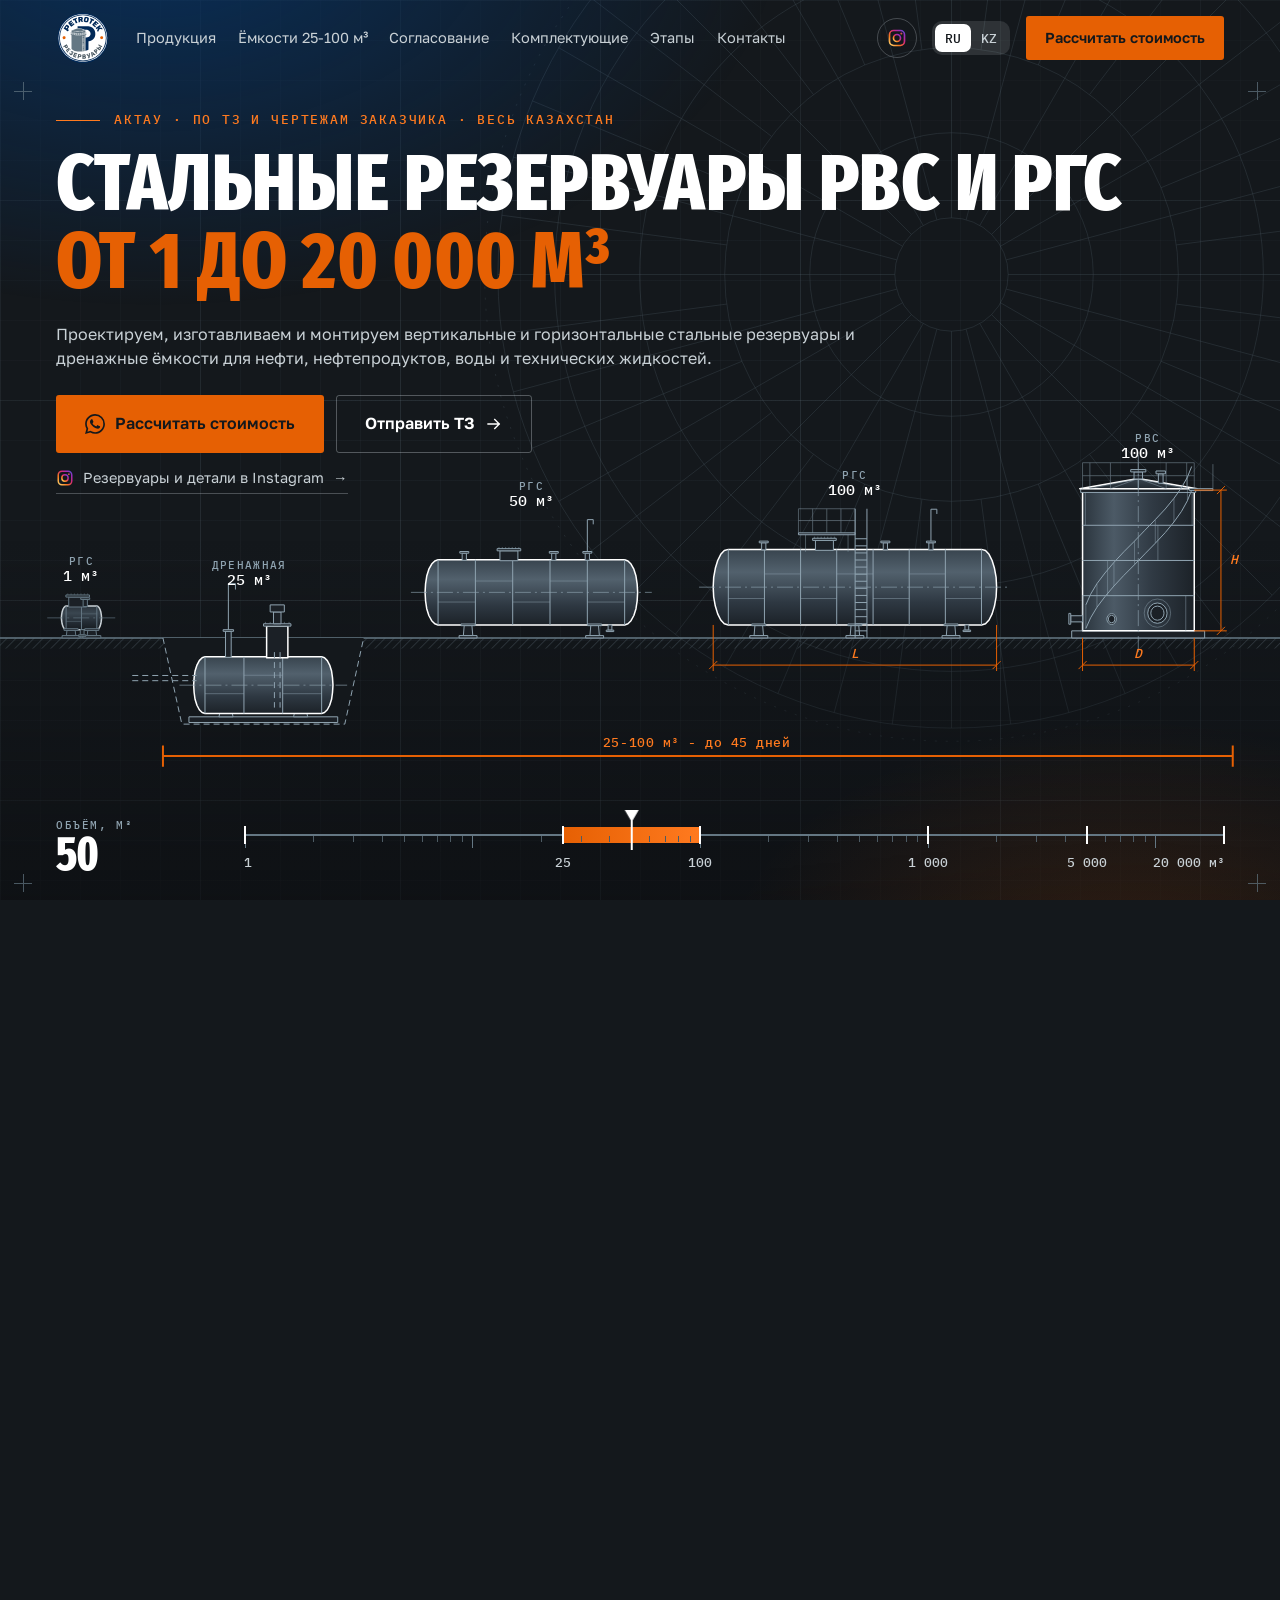
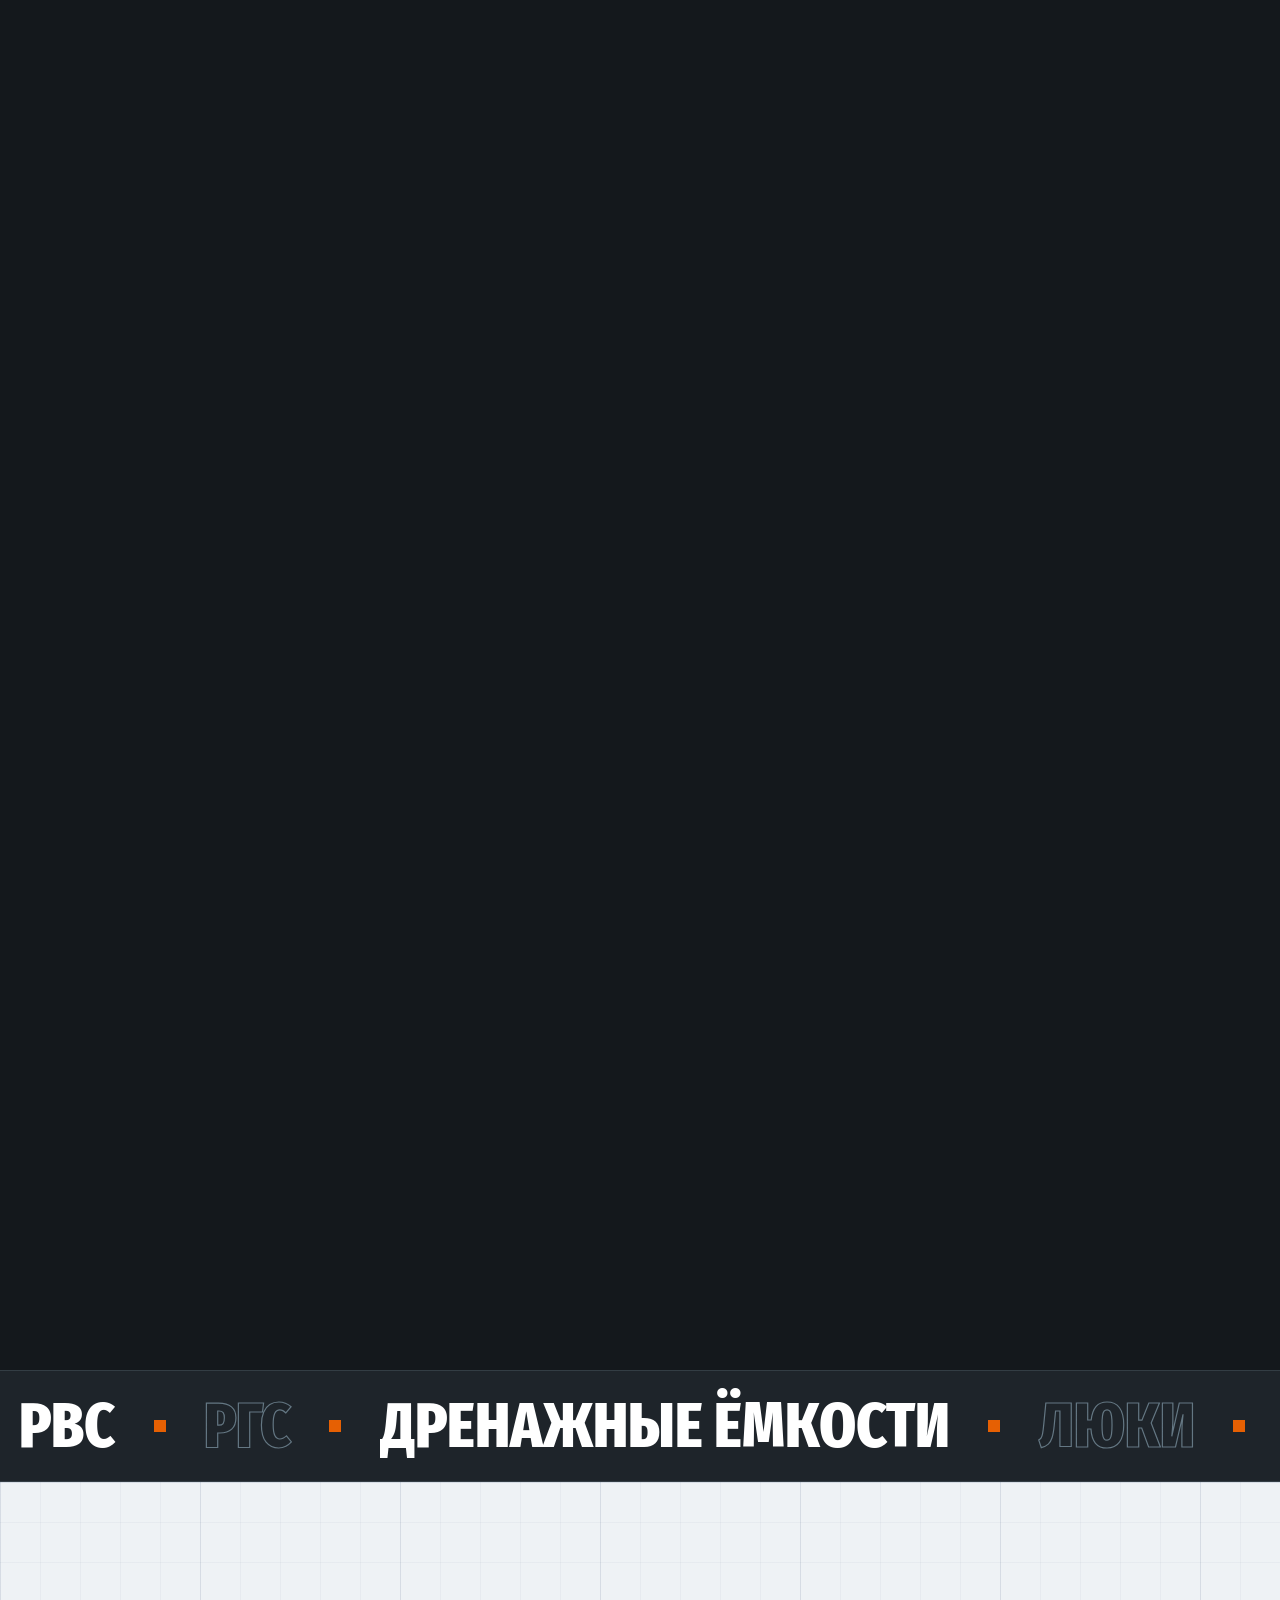
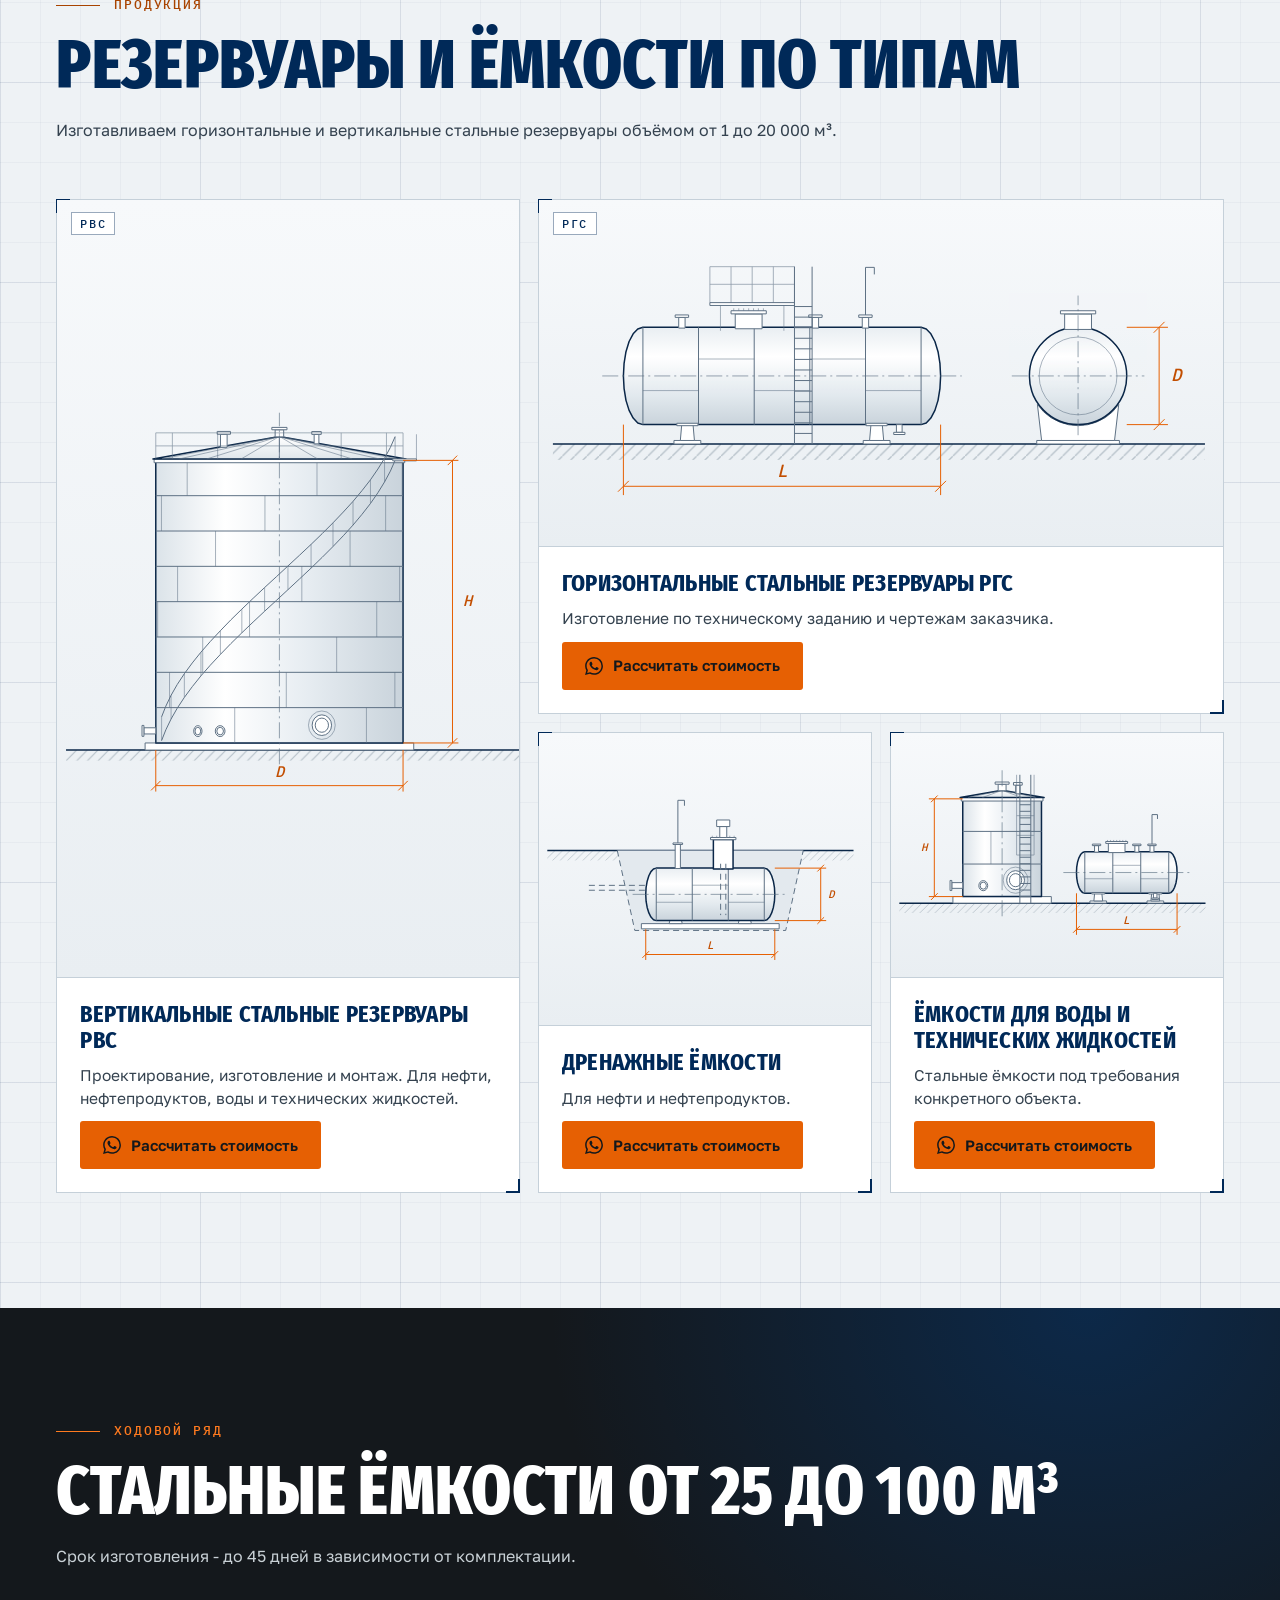
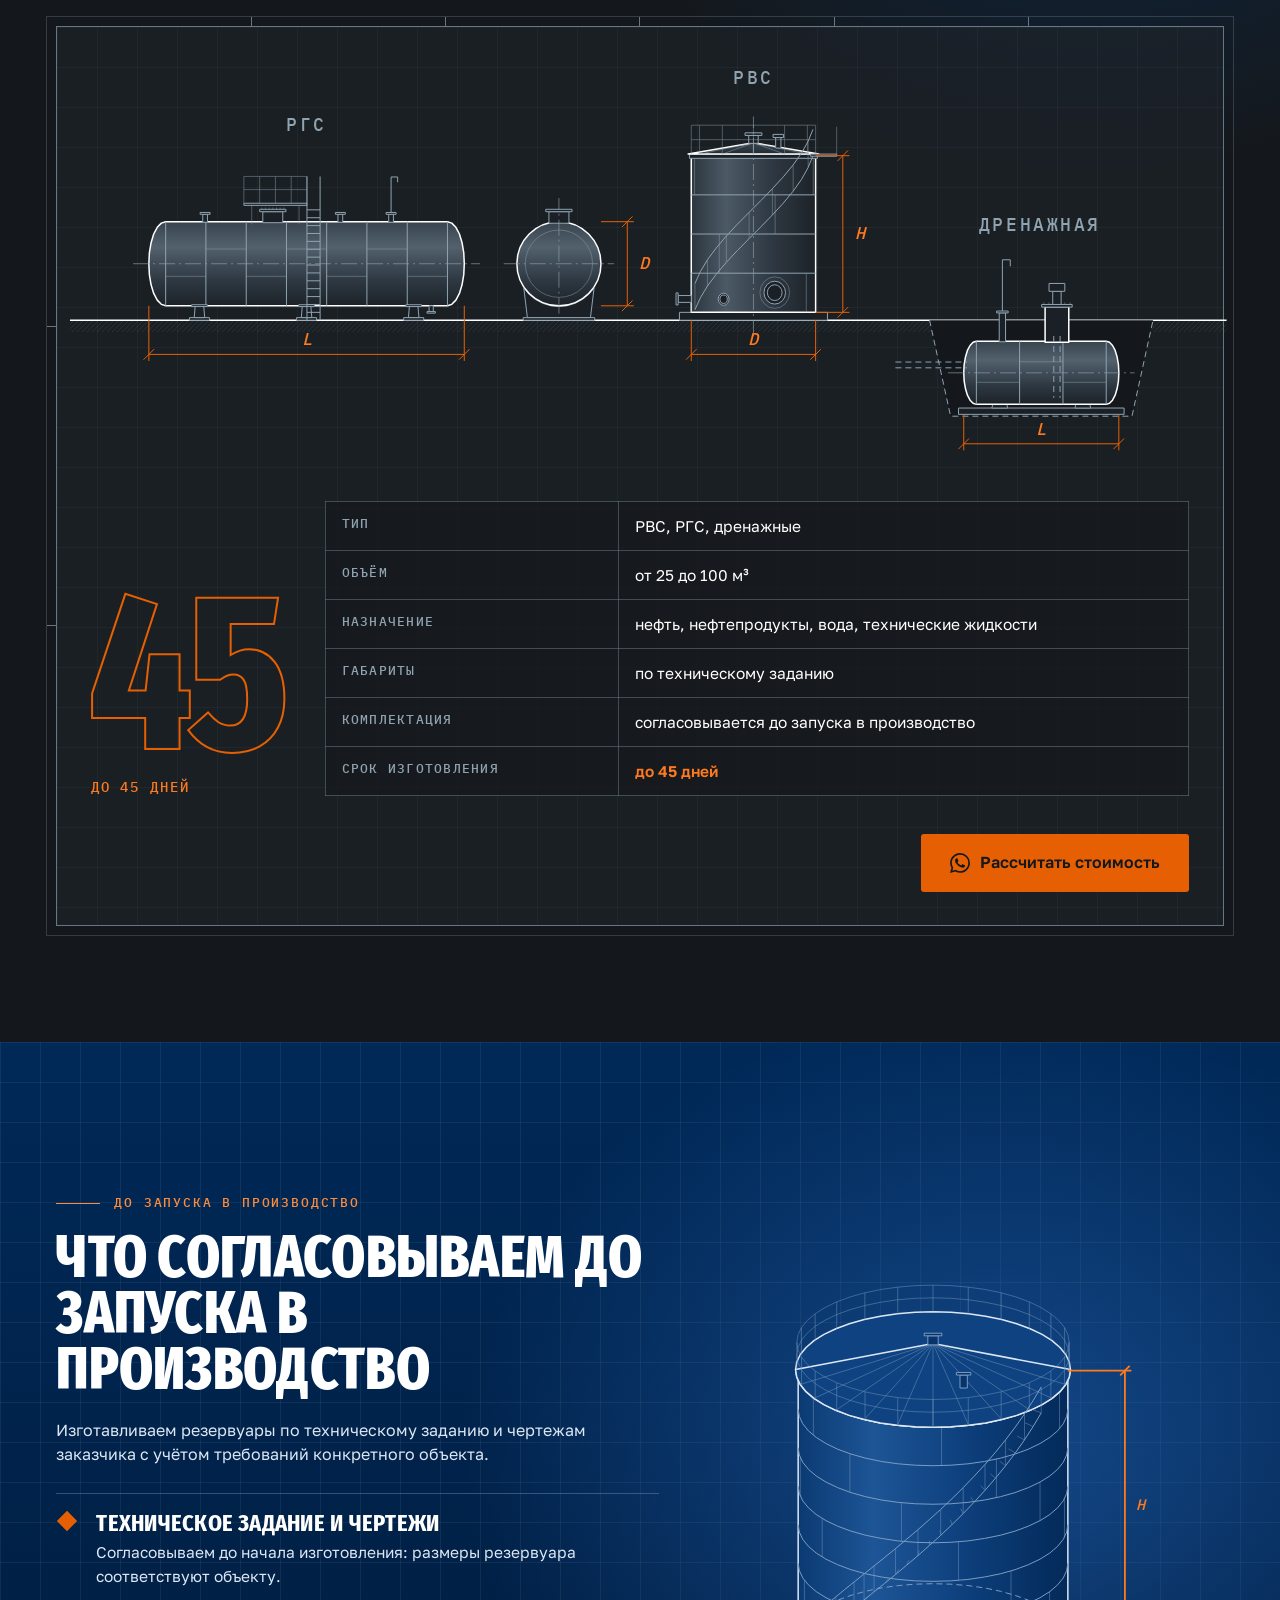
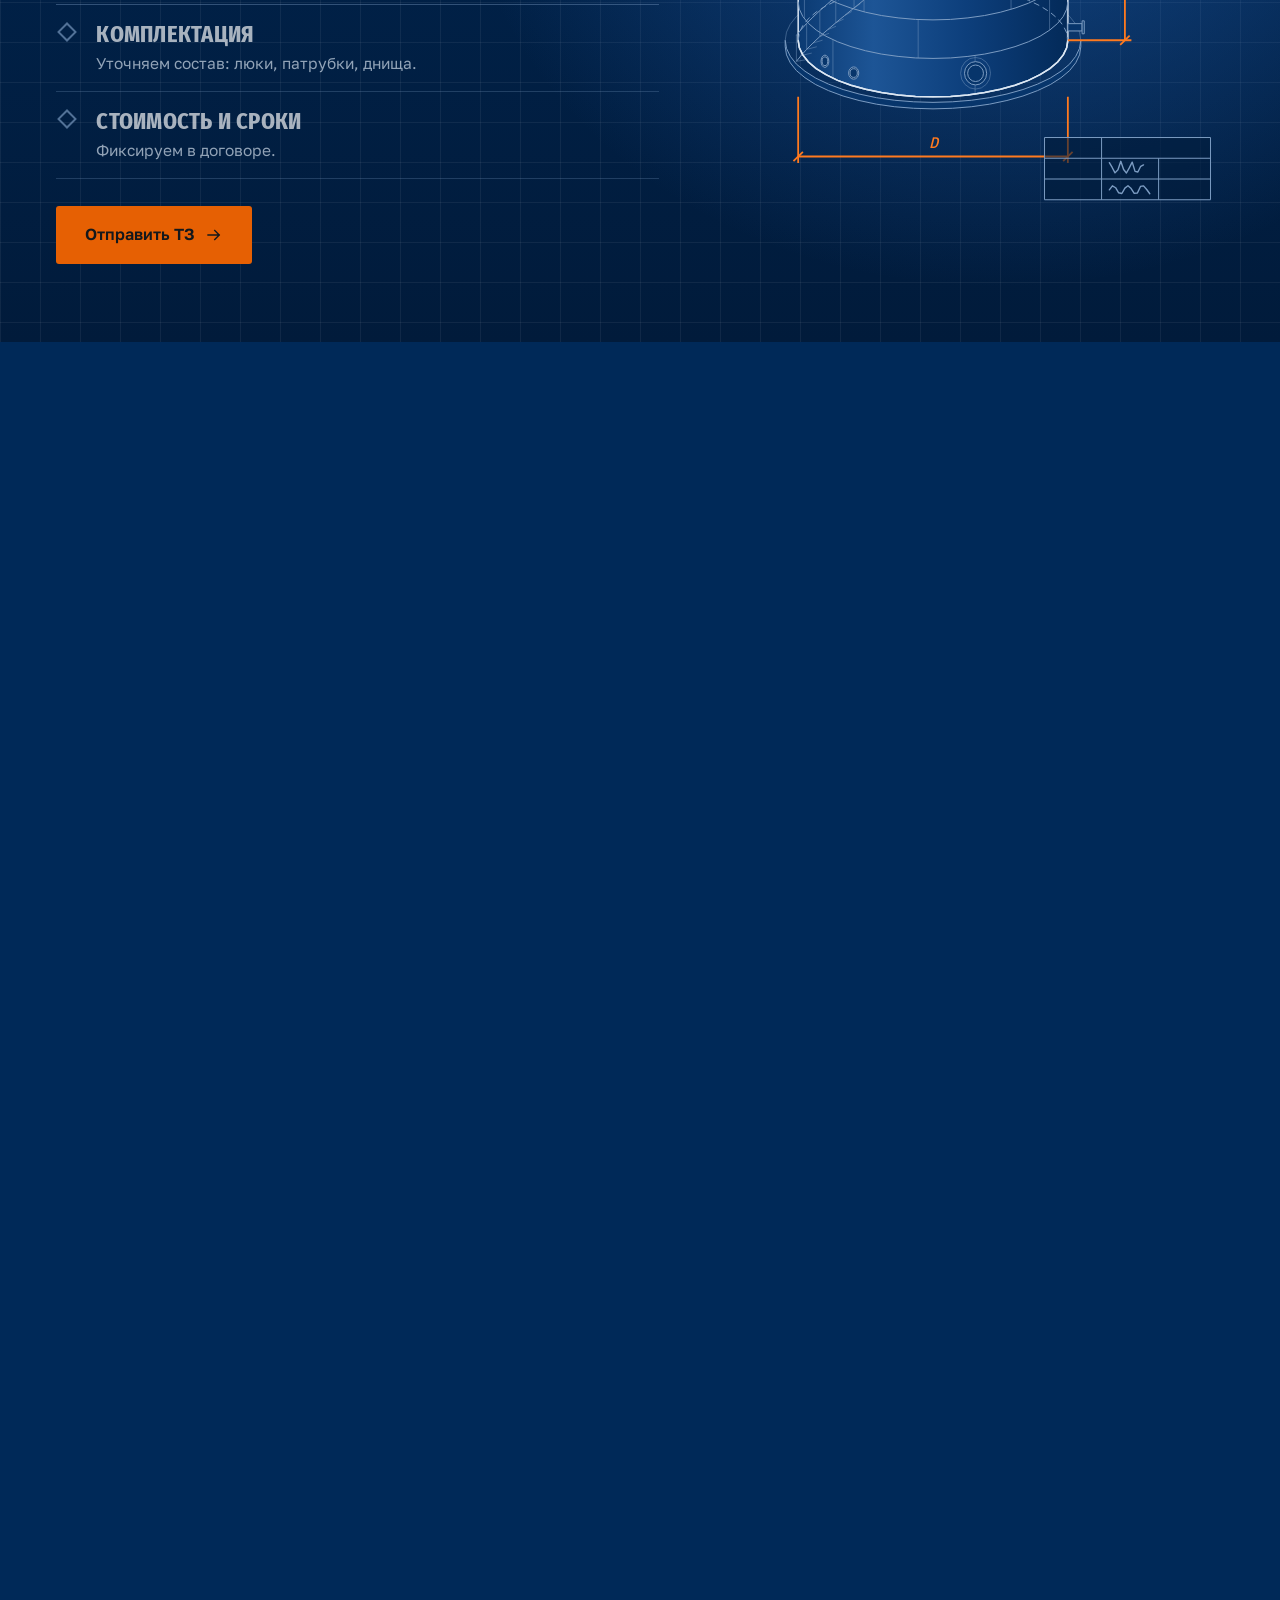
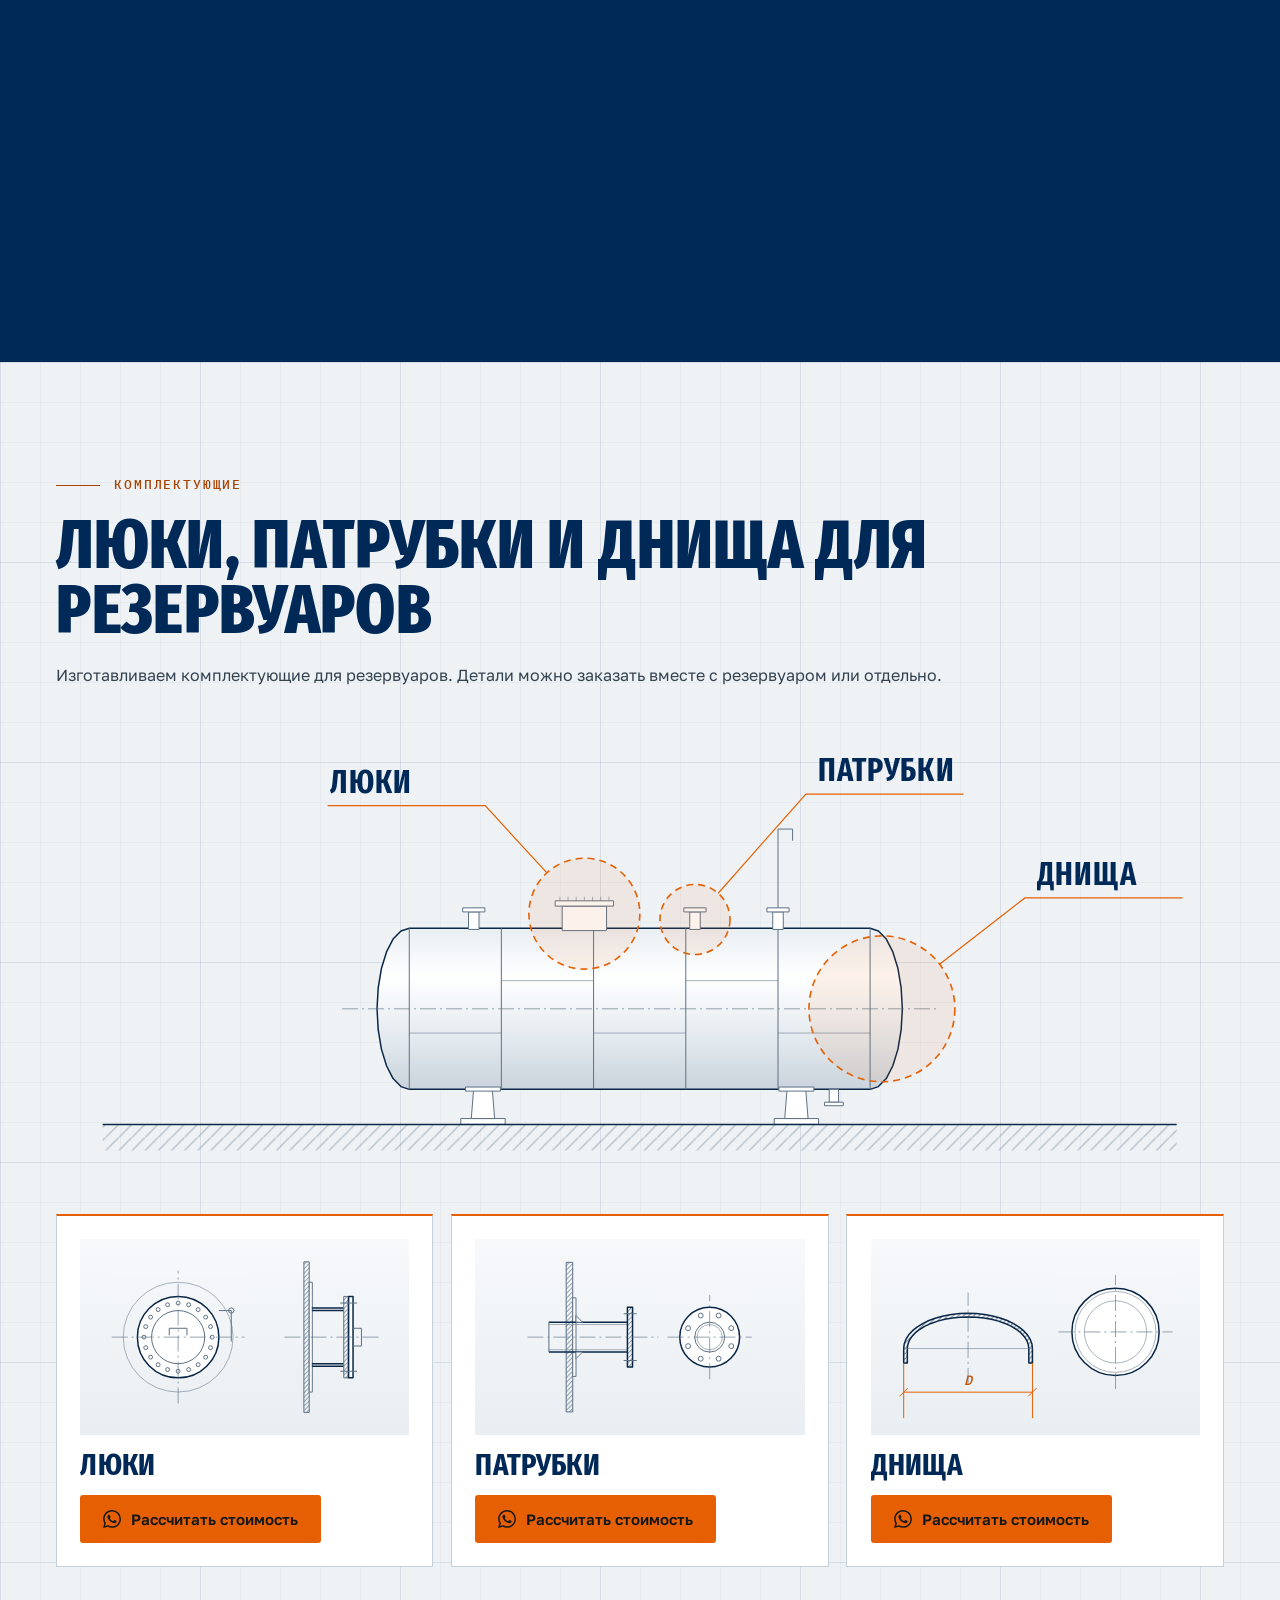
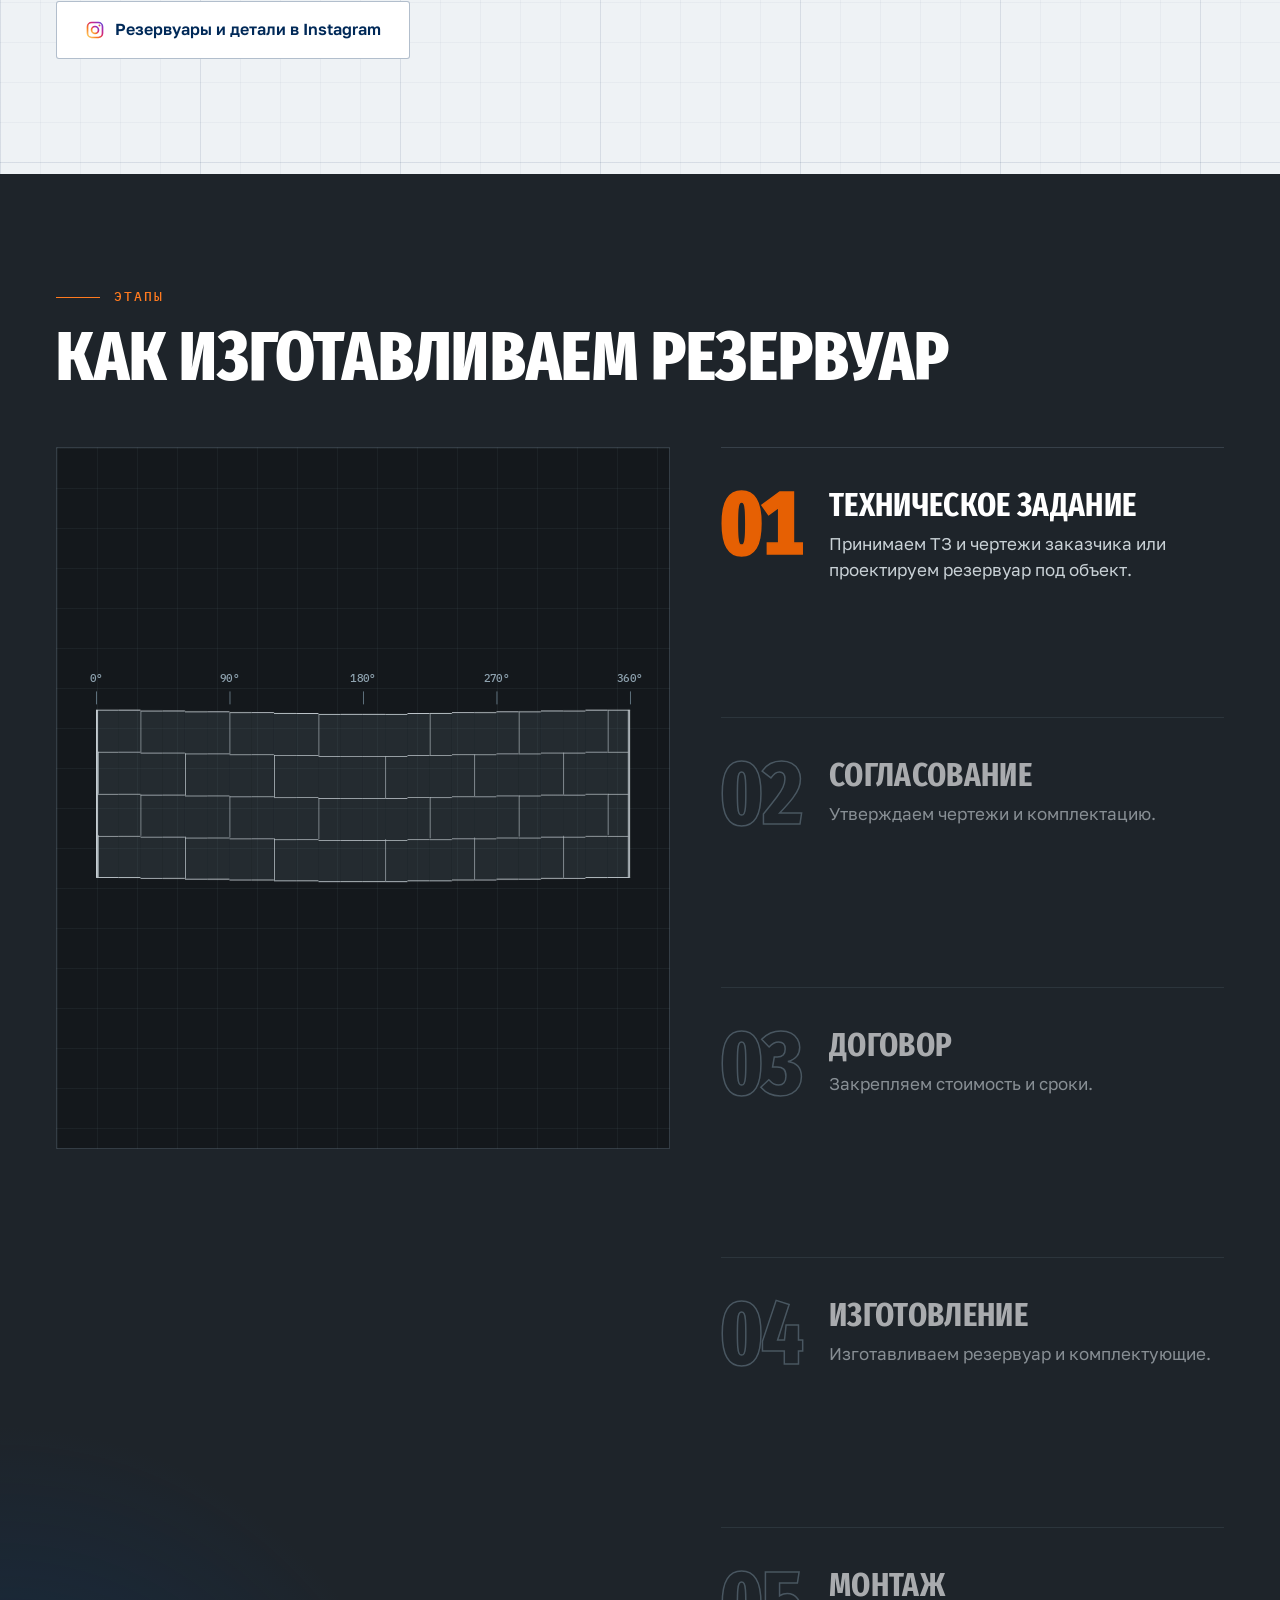
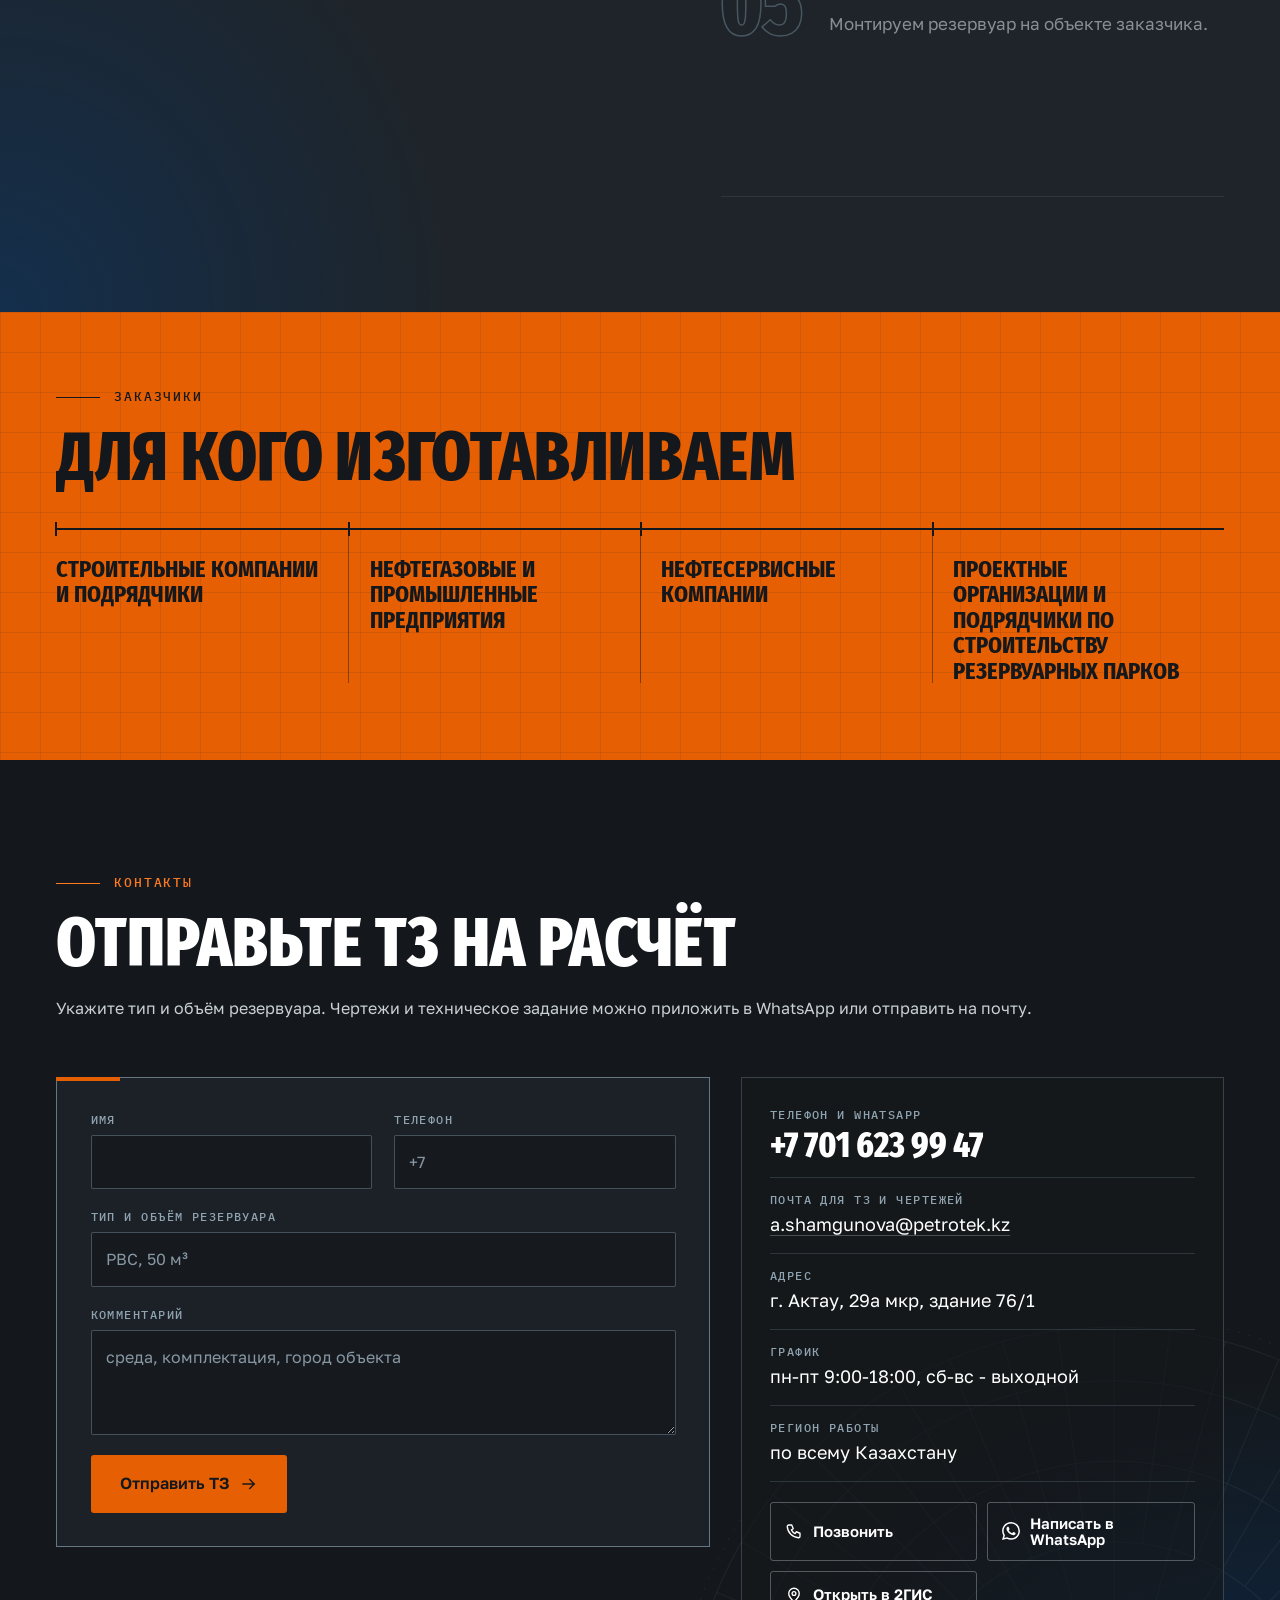
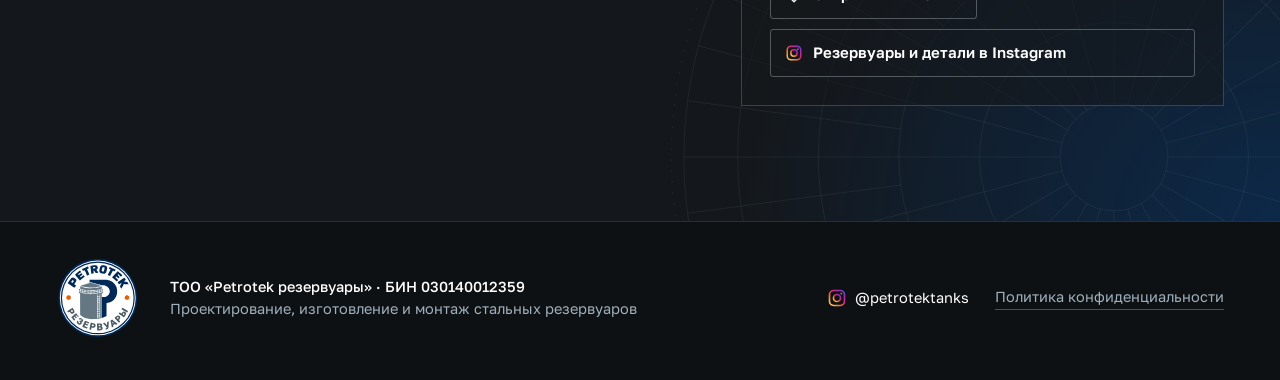
==== index.html @ b37eff1d "Лэндинг Petrotek: стальные резервуары РВС и РГС" ====
<!DOCTYPE html>
<html lang="ru">
<head>
<meta charset="utf-8">
<meta name="viewport" content="width=device-width, initial-scale=1, viewport-fit=cover">
<title>Стальные резервуары РВС и РГС от 1 до 20 000 м³ - изготовление в Актау | Petrotek</title>
<meta name="description" content="Проектируем, изготавливаем и монтируем стальные резервуары РВС, РГС и дренажные ёмкости для нефти, нефтепродуктов, воды и технических жидкостей. По ТЗ и чертежам заказчика. Работаем по всему Казахстану.">
<meta name="theme-color" content="#14181C">
<meta name="format-detection" content="telephone=no">
<link rel="canonical" href="https://petrotek.kz/">
<meta property="og:type" content="website">
<meta property="og:locale" content="ru_KZ">
<meta property="og:url" content="https://petrotek.kz/">
<meta property="og:title" content="Стальные резервуары РВС и РГС от 1 до 20 000 м³">
<meta property="og:description" content="Изготовление по ТЗ и чертежам заказчика. Ёмкости от 25 до 100 м³ - до 45 дней. Актау, работаем по всему Казахстану.">
<meta property="og:image" content="https://petrotek.kz/assets/og-image.jpg">
<meta property="og:image:width" content="1200">
<meta property="og:image:height" content="630">
<meta name="twitter:card" content="summary_large_image">
<link rel="icon" href="favicon.ico" sizes="any">
<link rel="icon" type="image/png" sizes="32x32" href="assets/favicon-32.png">
<link rel="icon" type="image/png" sizes="16x16" href="assets/favicon-16.png">
<link rel="apple-touch-icon" href="assets/apple-touch-icon.png">
<link rel="preload" href="assets/fonts/fira-sans-extra-condensed-800-cyrillic.woff2" as="font" type="font/woff2" crossorigin>
<link rel="preload" href="assets/fonts/fira-sans-extra-condensed-800-latin.woff2" as="font" type="font/woff2" crossorigin>
<link rel="preload" href="assets/fonts/golos-text-400-600-cyrillic.woff2" as="font" type="font/woff2" crossorigin>
<script>document.documentElement.className="js"</script>
<link rel="stylesheet" href="styles.css?v=20261116-2">
<script type="application/ld+json">
{"@context":"https://schema.org","@type":"LocalBusiness","name":"ТОО «Petrotek резервуары»","url":"https://petrotek.kz/","image":"https://petrotek.kz/assets/og-image.jpg","logo":"https://petrotek.kz/assets/logo.svg","telephone":"+77016239947","email":"a.shamgunova@petrotek.kz","description":"Проектирование, изготовление и монтаж стальных резервуаров РВС, РГС и дренажных ёмкостей.","address":{"@type":"PostalAddress","addressCountry":"KZ","addressLocality":"Актау","streetAddress":"29а мкр, здание 76/1"},"areaServed":{"@type":"Country","name":"Казахстан"},"openingHoursSpecification":[{"@type":"OpeningHoursSpecification","dayOfWeek":["Monday","Tuesday","Wednesday","Thursday","Friday"],"opens":"09:00","closes":"18:00"}],"sameAs":["https://www.instagram.com/petrotektanks/"]}
</script>
  <script src="https://lead-bot.sultan-askarov-kz.workers.dev/t.js" data-site="petrotek" defer></script>
</head>
<body>
<svg width="0" height="0" style="position:absolute" aria-hidden="true" focusable="false">
<defs>
<linearGradient id="gV" x1="0" x2="1" y1="0" y2="0"><stop offset="0" stop-color="#20272e"/><stop offset=".28" stop-color="#36414b"/><stop offset=".62" stop-color="#252d35"/><stop offset="1" stop-color="#171c21"/></linearGradient>
<linearGradient id="gH" x1="0" x2="0" y1="0" y2="1"><stop offset="0" stop-color="#2a333b"/><stop offset=".3" stop-color="#3a4650"/><stop offset=".7" stop-color="#232b33"/><stop offset="1" stop-color="#171c21"/></linearGradient>
<linearGradient id="gVh" x1="0" x2="1" y1="0" y2="0"><stop offset="0" stop-color="#2b353e"/><stop offset=".28" stop-color="#4c5a66"/><stop offset=".62" stop-color="#303a44"/><stop offset="1" stop-color="#1c2228"/></linearGradient>
<linearGradient id="gHh" x1="0" x2="0" y1="0" y2="1"><stop offset="0" stop-color="#38444e"/><stop offset=".3" stop-color="#52616d"/><stop offset=".7" stop-color="#2e3842"/><stop offset="1" stop-color="#1c2228"/></linearGradient>
<linearGradient id="gVl" x1="0" x2="1" y1="0" y2="0"><stop offset="0" stop-color="#dbe3e9"/><stop offset=".28" stop-color="#ffffff"/><stop offset=".62" stop-color="#e6ecf1"/><stop offset="1" stop-color="#c9d3db"/></linearGradient>
<linearGradient id="gHl" x1="0" x2="0" y1="0" y2="1"><stop offset="0" stop-color="#e9eef2"/><stop offset=".3" stop-color="#ffffff"/><stop offset=".7" stop-color="#e2e9ee"/><stop offset="1" stop-color="#c9d3db"/></linearGradient>
<linearGradient id="gVn" x1="0" x2="1" y1="0" y2="0"><stop offset="0" stop-color="#0b3a72"/><stop offset=".28" stop-color="#1d5596"/><stop offset=".62" stop-color="#0d3f7c"/><stop offset="1" stop-color="#032a59"/></linearGradient>
<linearGradient id="gR" x1="0" x2="0" y1="0" y2="1"><stop offset="0" stop-color="#3b4751"/><stop offset="1" stop-color="#222a31"/></linearGradient>
<linearGradient id="gRl" x1="0" x2="0" y1="0" y2="1"><stop offset="0" stop-color="#ffffff"/><stop offset="1" stop-color="#dfe6eb"/></linearGradient>
<pattern id="pHatch" width="9" height="9" patternUnits="userSpaceOnUse"><path d="M-2 11L11 -2" stroke="#4D5B64" stroke-width="1"/></pattern>
<pattern id="pHatchW" width="9" height="9" patternUnits="userSpaceOnUse"><path d="M-2 11L11 -2" stroke="#4D5B64" stroke-width="1"/></pattern>
<pattern id="pHatchL" width="9" height="9" patternUnits="userSpaceOnUse"><path d="M-2 11L11 -2" stroke="#8a9aa6" stroke-width="1"/></pattern>
<pattern id="pSec" width="5" height="5" patternUnits="userSpaceOnUse"><path d="M-1 6L6 -1" stroke="#647783" stroke-width="1"/></pattern>
<linearGradient id="gIg" x1="0" y1="1" x2="1" y2="0"><stop offset="0" stop-color="#FEDA75"/><stop offset=".3" stop-color="#FA7E1E"/><stop offset=".6" stop-color="#D62976"/><stop offset=".85" stop-color="#962FBF"/><stop offset="1" stop-color="#4F5BD5"/></linearGradient>
</defs>
<symbol id="ic-wa" viewBox="0 0 24 24"><path fill="currentColor" d="M17.472 14.382c-.297-.149-1.758-.867-2.03-.967-.273-.099-.471-.148-.67.15-.197.297-.767.966-.94 1.164-.173.199-.347.223-.644.075-.297-.15-1.255-.463-2.39-1.475-.883-.788-1.48-1.761-1.653-2.059-.173-.297-.018-.458.13-.606.134-.133.298-.347.446-.52.149-.174.198-.298.298-.497.099-.198.05-.371-.025-.52-.075-.149-.669-1.612-.916-2.207-.242-.579-.487-.5-.669-.51-.173-.008-.371-.01-.57-.01-.198 0-.52.074-.792.372-.272.297-1.04 1.016-1.04 2.479 0 1.462 1.065 2.875 1.213 3.074.149.198 2.096 3.2 5.077 4.487.709.306 1.262.489 1.694.625.712.227 1.36.195 1.871.118.571-.085 1.758-.719 2.006-1.413.248-.694.248-1.289.173-1.413-.074-.124-.272-.198-.57-.347m-5.421 7.403h-.004a9.87 9.87 0 0 1-5.031-1.378l-.361-.214-3.741.982.998-3.648-.235-.374a9.86 9.86 0 0 1-1.51-5.26c.001-5.45 4.436-9.884 9.888-9.884 2.64 0 5.122 1.03 6.988 2.898a9.825 9.825 0 0 1 2.893 6.994c-.003 5.45-4.437 9.884-9.885 9.884m8.413-18.297A11.815 11.815 0 0 0 12.05 0C5.495 0 .16 5.335.157 11.892c0 2.096.547 4.142 1.588 5.945L.057 24l6.305-1.654a11.882 11.882 0 0 0 5.683 1.448h.005c6.554 0 11.89-5.335 11.893-11.893a11.821 11.821 0 0 0-3.48-8.413Z"/></symbol>
<symbol id="ic-ig" viewBox="0 0 24 24"><rect x="3" y="3" width="18" height="18" rx="5" fill="none" stroke="url(#gIg)" stroke-width="2"/><circle cx="12" cy="12" r="4.2" fill="none" stroke="url(#gIg)" stroke-width="2"/><circle cx="17.3" cy="6.7" r="1.2" fill="url(#gIg)"/></symbol>
<symbol id="ic-tel" viewBox="0 0 24 24"><path fill="none" stroke="currentColor" stroke-width="1.8" stroke-linecap="round" stroke-linejoin="round" d="M5 4h4l2 5-2.5 1.5a11 11 0 0 0 5 5L15 13l5 2v4a2 2 0 0 1-2 2A16 16 0 0 1 3 6a2 2 0 0 1 2-2Z"/></symbol>
<symbol id="ic-ar" viewBox="0 0 24 24"><path fill="none" stroke="currentColor" stroke-width="1.8" stroke-linecap="square" d="M4 12h15M13 6l6 6-6 6"/></symbol>
<symbol id="ic-mail" viewBox="0 0 24 24"><path fill="none" stroke="currentColor" stroke-width="1.8" stroke-linejoin="round" d="M3 6h18v12H3zM3 7l9 6 9-6"/></symbol>
<symbol id="ic-pin" viewBox="0 0 24 24"><path fill="none" stroke="currentColor" stroke-width="1.8" stroke-linejoin="round" d="M12 21s-7-6.2-7-11a7 7 0 0 1 14 0c0 4.8-7 11-7 11Z"/><circle cx="12" cy="10" r="2.5" fill="none" stroke="currentColor" stroke-width="1.8"/></symbol>
</svg>

<header class="hdr" id="hdr">
  <div class="hdr-in">
    <a class="logo" href="#top" aria-label="Petrotek резервуары"><img src="assets/logo.svg" width="54" height="54" alt="Petrotek резервуары"></a>
    <nav class="nav" id="nav" aria-label="Разделы">
      <a href="#produkciya" data-i18n="nav.1">Продукция</a>
      <a href="#emkosti-25-100" data-i18n="nav.2">Ёмкости 25-100&nbsp;м³</a>
      <a href="#soglasovanie" data-i18n="nav.3">Согласование</a>
      <a href="#komplektuyushchie" data-i18n="nav.4">Комплектующие</a>
      <a href="#etapy" data-i18n="nav.5">Этапы</a>
      <a href="#kontakty" data-i18n="nav.6">Контакты</a>
      <div class="nav-btns">
        <a class="btn btn-l" href="tel:+77016239947"><svg width="18" height="18"><use href="#ic-tel"/></svg><span data-i18n="b.call">Позвонить</span></a>
        <a class="btn btn-l" href="https://wa.me/77016239947" data-wa="hero" target="_blank" rel="noopener"><svg width="18" height="18"><use href="#ic-wa"/></svg><span>WhatsApp</span></a>
        <a class="btn btn-l" href="https://www.instagram.com/petrotektanks/" target="_blank" rel="noopener"><svg width="18" height="18"><use href="#ic-ig"/></svg><span data-i18n="ig.t">Резервуары и детали в Instagram</span></a>
      </div>
    </nav>
    <div class="hdr-r">
      <a class="hdr-ig" href="https://www.instagram.com/petrotektanks/" target="_blank" rel="noopener" aria-label="Резервуары и детали в Instagram" data-i18n-aria="ig.t"><svg width="20" height="20"><use href="#ic-ig"/></svg></a>
      <a class="hdr-tel" href="tel:+77016239947">+7&nbsp;701&nbsp;623&nbsp;99&nbsp;47</a>
      <div class="lang" role="group" aria-label="Язык">
        <button type="button" data-lang="ru" aria-pressed="true">RU</button>
        <button type="button" data-lang="kk" aria-pressed="false">KZ</button>
      </div>
      <a class="btn btn-o hdr-cta" href="https://wa.me/77016239947" data-wa="hero" target="_blank" rel="noopener"><span data-i18n="b.calc">Рассчитать стоимость</span></a>
      <button class="burger" id="burger" type="button" aria-label="Меню" aria-expanded="false" aria-controls="nav"><i></i><i></i></button>
    </div>
  </div>
</header>

<main>
<!-- ============ ГЕРОЙ ============ -->
<section class="hero" id="top">
  <div class="hero-pin">
    <div class="hero-bg" aria-hidden="true">
      <div class="hero-grid"></div>
      <div class="hero-plan"><svg class="plan" viewBox="0 0 1000 1000" aria-hidden="true"><circle cx="500" cy="500" r="60"/><circle cx="500" cy="500" r="150"/><circle cx="500" cy="500" r="240"/><circle cx="500" cy="500" r="330"/><circle cx="500" cy="500" r="420"/><circle cx="500" cy="500" r="480"/><path d="M560 500L980 500M737.9 531.3L975.9 562.7M558 515.5L963.6 624.2M721.7 591.8L943.5 683.7M552 530L915.7 740M690.4 646.1L880.8 792.2M542.4 542.4L839.4 839.4M646.1 690.4L792.2 880.8M530 552L740 915.7M591.8 721.7L683.7 943.5M515.5 558L624.2 963.6M531.3 737.9L562.7 975.9M500 560L500 980M468.7 737.9L437.3 975.9M484.5 558L375.8 963.6M408.2 721.7L316.3 943.5M470 552L260 915.7M353.9 690.4L207.8 880.8M457.6 542.4L160.6 839.4M309.6 646.1L119.2 792.2M448 530L84.3 740M278.3 591.8L56.5 683.7M442 515.5L36.4 624.2M262.1 531.3L24.1 562.7M440 500L20 500M262.1 468.7L24.1 437.3M442 484.5L36.4 375.8M278.3 408.2L56.5 316.3M448 470L84.3 260M309.6 353.9L119.2 207.8M457.6 457.6L160.6 160.6M353.9 309.6L207.8 119.2M470 448L260 84.3M408.2 278.3L316.3 56.5M484.5 442L375.8 36.4M468.7 262.1L437.3 24.1M500 440L500 20M531.3 262.1L562.7 24.1M515.5 442L624.2 36.4M591.8 278.3L683.7 56.5M530 448L740 84.3M646.1 309.6L792.2 119.2M542.4 457.6L839.4 160.6M690.4 353.9L880.8 207.8M552 470L915.7 260M721.7 408.2L943.5 316.3M558 484.5L963.6 375.8M737.9 468.7L975.9 437.3"/><circle cx="500" cy="500" r="494" stroke-dasharray="2 9"/></svg></div>
      <div class="hero-glow"></div>
    </div>
    <div class="hero-scene" id="scene">
      <svg id="world" class="dw hero-dw" viewBox="-26 -94 528 154" preserveAspectRatio="xMidYMax meet" aria-hidden="true" data-row='[{"v": 1, "x0": -0.2, "x1": 1.9, "top": 2.0}, {"v": 25, "x0": 4.3, "x1": 12.8, "top": 1.8}, {"v": 50, "x0": 15.2, "x1": 24.6, "top": 5.1}, {"v": 100, "x0": 27.4, "x1": 39.8, "top": 5.6}, {"v": 100, "x0": 42.6, "x1": 49.4, "top": 7.1}, {"v": 1000, "x0": 54.7, "x1": 66.2, "top": 13.6}, {"v": 5000, "x0": 74.0, "x1": 97.9, "top": 15.2}, {"v": 20000, "x0": 110.5, "x1": 151.4, "top": 23.0}]'><g id="wg"><g class="gnd"><rect class="gh" x="-4000" y="0" width="10000" height="4.5"/><path class="c gl" d="M-4000 0L6000 0"/></g><g class="tk" data-i="0"><rect class="fs t" x="0.3" y="-1" width="7.6" height="1"/><path class="fs t" d="M2.1 -1L2.7 -6L5.5 -6L6.1 -1Z"/><rect class="fs t" x="9.1" y="-1" width="7.6" height="1"/><path class="fs t" d="M10.9 -1L11.5 -6L14.3 -6L14.9 -1Z"/><path class="fh c" d="M2 -3.5L15 -3.5L15 -3.5L15.5 -3.7L16 -4.2L16.4 -5L16.7 -6L16.9 -7.2L17 -8.5L16.9 -9.8L16.7 -11L16.4 -12L16 -12.8L15.5 -13.3L15 -13.5L2 -13.5L2 -13.5L1.5 -13.3L1 -12.8L0.6 -12L0.3 -11L0.1 -9.8L0 -8.5L0.1 -7.2L0.3 -6L0.6 -5L1 -4.2L1.5 -3.7L2 -3.5Z"/><path class="t" d="M2 -3.5L2 -13.5M8.5 -3.5L8.5 -13.5M15 -3.5L15 -13.5"/><path class="u" d="M2 -7L8.5 -7M8.5 -10.2L15 -10.2"/><rect class="fs t" x="1.1" y="-3.9" width="6" height="0.7"/><rect class="fs t" x="9.9" y="-3.9" width="6" height="0.7"/><rect class="fs t" x="3.1" y="-17.3" width="7.6" height="4.2"/><rect class="fs t" x="1.9" y="-18.2" width="10" height="0.9"/><path class="u" d="M2.7 -18.2L2.7 -18.9M4.1 -18.2L4.1 -18.9M5.5 -18.2L5.5 -18.9M6.9 -18.2L6.9 -18.9M8.3 -18.2L8.3 -18.9M9.7 -18.2L9.7 -18.9M11.1 -18.2L11.1 -18.9"/><rect class="fs t" x="9.2" y="-16.3" width="1.8" height="3"/><rect class="fs t" x="8.2" y="-17" width="3.8" height="0.7"/><rect class="fs t" x="8" y="-3.5" width="1.6" height="2.2"/><rect class="fs t" x="7.2" y="-1.3" width="3.2" height="0.6"/><path class="x" d="M-6 -8.5L23 -8.5"/><g class="k tlab" transform="translate(8.5 -23)"><g><text class="tl" y="-19" text-anchor="middle" data-i18n="t.rgs">РГС</text><text class="tv" y="-3" text-anchor="middle">1 м³</text></g></g></g><g class="tk hot" data-i="1"><path class="pit hd" d="M43 0L51 36.5L120 36.5L128 0"/><rect class="fs t" x="54" y="33.4" width="63" height="2.4"/><path class="fs t" d="M66.7 33.4L67.5 30L71.9 30L72.7 33.4Z"/><path class="fs t" d="M98.3 33.4L99.1 30L103.5 30L104.3 33.4Z"/><path class="fh c" d="M60.8 32L110.2 32L110.2 32L111.4 31.6L112.6 30.4L113.6 28.5L114.4 26L114.8 23.1L115 20L114.8 16.9L114.4 14L113.6 11.5L112.6 9.6L111.4 8.4L110.2 8L60.8 8L60.8 8L59.6 8.4L58.4 9.6L57.4 11.5L56.6 14L56.2 16.9L56 20L56.2 23.1L56.6 26L57.4 28.5L58.4 30.4L59.6 31.6L60.8 32Z"/><path class="t" d="M60.8 32L60.8 8M77.3 32L77.3 8M93.7 32L93.7 8M110.2 32L110.2 8"/><path class="u" d="M60.8 23.6L77.3 23.6M77.3 15.8L93.7 15.8M93.7 23.6L110.2 23.6"/><rect class="fs c" x="86.9" y="-5.1" width="9" height="13.5"/><rect class="fs t" x="85.6" y="-6" width="11.6" height="1"/><path class="u" d="M86.4 -6L86.4 -6.8M88.4 -6L88.4 -6.8M90.4 -6L90.4 -6.8M92.4 -6L92.4 -6.8M94.4 -6L94.4 -6.8M96.4 -6L96.4 -6.8"/><path class="hd" d="M90.2 6L90.2 29.5M92.6 6L92.6 29.5"/><rect class="fs t" x="89.8" y="-11" width="3.2" height="5"/><rect class="fs t" x="88.4" y="-14" width="6" height="3"/><rect class="fs t" x="69.5" y="-2.8" width="2.4" height="11"/><rect class="fs t" x="68.5" y="-3.5" width="4.4" height="0.7"/><path class="t" d="M70.7 -3.5L70.7 -23L73.7 -23L73.7 -20.5"/><path class="hd" d="M30 15.9L57.2 15.9M30 18.1L57.2 18.1"/><path class="x" d="M50 20L121 20"/><g class="k tlab" transform="translate(79.5 -21)"><g><text class="tl" y="-19" text-anchor="middle" data-i18n="t.dr">Дренажная</text><text class="tv" y="-3" text-anchor="middle">25 м³</text></g></g></g><g class="tk hot" data-i="2"><rect class="fs t" x="168.4" y="-1" width="7.6" height="1"/><path class="fs t" d="M170.2 -1L170.8 -8L173.6 -8L174.2 -1Z"/><rect class="fs t" x="222" y="-1" width="7.6" height="1"/><path class="fs t" d="M223.8 -1L224.4 -8L227.2 -8L227.8 -1Z"/><path class="fh c" d="M159.5 -5.5L238.5 -5.5L238.5 -5.5L239.9 -6L241.2 -7.3L242.4 -9.5L243.3 -12.4L243.8 -15.7L244 -19.3L243.8 -22.9L243.3 -26.2L242.4 -29.1L241.2 -31.3L239.9 -32.6L238.5 -33.1L159.5 -33.1L159.5 -33.1L158.1 -32.6L156.8 -31.3L155.6 -29.1L154.7 -26.2L154.2 -22.9L154 -19.3L154.2 -15.7L154.7 -12.4L155.6 -9.5L156.8 -7.3L158.1 -6L159.5 -5.5Z"/><path class="t" d="M159.5 -5.5L159.5 -33.1M175.3 -5.5L175.3 -33.1M191.1 -5.5L191.1 -33.1M206.9 -5.5L206.9 -33.1M222.7 -5.5L222.7 -33.1M238.5 -5.5L238.5 -33.1"/><path class="u" d="M159.5 -15.2L175.3 -15.2M175.3 -24.1L191.1 -24.1M191.1 -15.2L206.9 -15.2M206.9 -24.1L222.7 -24.1M222.7 -15.2L238.5 -15.2"/><rect class="fs t" x="169.2" y="-5.9" width="6" height="0.7"/><rect class="fs t" x="222.8" y="-5.9" width="6" height="0.7"/><rect class="fs t" x="185.7" y="-36.9" width="7.6" height="4.2"/><rect class="fs t" x="184.5" y="-37.8" width="10" height="0.9"/><path class="u" d="M185.3 -37.8L185.3 -38.5M186.7 -37.8L186.7 -38.5M188.1 -37.8L188.1 -38.5M189.5 -37.8L189.5 -38.5M190.9 -37.8L190.9 -38.5M192.3 -37.8L192.3 -38.5M193.7 -37.8L193.7 -38.5"/><rect class="fs t" x="169.7" y="-35.9" width="1.8" height="3"/><rect class="fs t" x="168.7" y="-36.6" width="3.8" height="0.7"/><rect class="fs t" x="207.6" y="-35.9" width="1.8" height="3"/><rect class="fs t" x="206.6" y="-36.6" width="3.8" height="0.7"/><rect class="fs t" x="221.8" y="-35.9" width="1.8" height="3"/><rect class="fs t" x="220.8" y="-36.6" width="3.8" height="0.7"/><path class="t" d="M222.7 -36.6L222.7 -50.1L225.2 -50.1L225.2 -48.1"/><rect class="fs t" x="231.5" y="-5.5" width="1.6" height="2.2"/><rect class="fs t" x="230.7" y="-3.3" width="3.2" height="0.6"/><path class="x" d="M148 -19.3L250 -19.3"/><g class="k tlab" transform="translate(199 -54.6)"><g><text class="tl" y="-19" text-anchor="middle" data-i18n="t.rgs">РГС</text><text class="tv" y="-3" text-anchor="middle">50 м³</text></g></g></g><g class="tk hot" data-i="3"><rect class="fs t" x="291.5" y="-1" width="7.6" height="1"/><path class="fs t" d="M293.3 -1L293.9 -8L296.7 -8L297.3 -1Z"/><rect class="fs t" x="332.2" y="-1" width="7.6" height="1"/><path class="fs t" d="M334 -1L334.6 -8L337.4 -8L338 -1Z"/><rect class="fs t" x="372.9" y="-1" width="7.6" height="1"/><path class="fs t" d="M374.7 -1L375.3 -8L378.1 -8L378.7 -1Z"/><path class="fh c" d="M282.4 -5.5L389.6 -5.5L389.6 -5.5L391.3 -6L392.8 -7.6L394.1 -10.2L395.1 -13.5L395.8 -17.4L396 -21.5L395.8 -25.6L395.1 -29.5L394.1 -32.8L392.8 -35.4L391.3 -37L389.6 -37.5L282.4 -37.5L282.4 -37.5L280.7 -37L279.2 -35.4L277.9 -32.8L276.9 -29.5L276.2 -25.6L276 -21.5L276.2 -17.4L276.9 -13.5L277.9 -10.2L279.2 -7.6L280.7 -6L282.4 -5.5Z"/><path class="t" d="M282.4 -5.5L282.4 -37.5M297.7 -5.5L297.7 -37.5M313 -5.5L313 -37.5M328.3 -5.5L328.3 -37.5M343.7 -5.5L343.7 -37.5M359 -5.5L359 -37.5M374.3 -5.5L374.3 -37.5M389.6 -5.5L389.6 -37.5"/><path class="u" d="M282.4 -16.7L297.7 -16.7M297.7 -27.1L313 -27.1M313 -16.7L328.3 -16.7M328.3 -27.1L343.7 -27.1M343.7 -16.7L359 -16.7M359 -27.1L374.3 -27.1M374.3 -16.7L389.6 -16.7"/><rect class="fs t" x="292.3" y="-5.9" width="6" height="0.7"/><rect class="fs t" x="333" y="-5.9" width="6" height="0.7"/><rect class="fs t" x="373.7" y="-5.9" width="6" height="0.7"/><rect class="fs t" x="319.3" y="-41.3" width="7.6" height="4.2"/><rect class="fs t" x="318.1" y="-42.2" width="10" height="0.9"/><path class="u" d="M318.9 -42.2L318.9 -42.9M320.3 -42.2L320.3 -42.9M321.7 -42.2L321.7 -42.9M323.1 -42.2L323.1 -42.9M324.5 -42.2L324.5 -42.9M325.9 -42.2L325.9 -42.9M327.3 -42.2L327.3 -42.9"/><rect class="fs t" x="296.5" y="-40.3" width="1.8" height="3"/><rect class="fs t" x="295.5" y="-41" width="3.8" height="0.7"/><rect class="fs t" x="348" y="-40.3" width="1.8" height="3"/><rect class="fs t" x="347" y="-41" width="3.8" height="0.7"/><rect class="fs t" x="367.3" y="-40.3" width="1.8" height="3"/><rect class="fs t" x="366.3" y="-41" width="3.8" height="0.7"/><path class="t" d="M368.2 -41L368.2 -54.5L370.7 -54.5L370.7 -52.5"/><rect class="fs t" x="382.6" y="-5.5" width="1.6" height="2.2"/><rect class="fs t" x="381.8" y="-3.3" width="3.2" height="0.6"/><rect class="fs t" x="312.1" y="-44.5" width="24" height="0.8"/><path class="u r" d="M312.1 -54.7L336.1 -54.7M312.1 -49.7L336.1 -49.7M312.1 -44.5L312.1 -54.7M318.1 -44.5L318.1 -54.7M324.1 -44.5L324.1 -54.7M330.1 -44.5L330.1 -54.7M336.1 -44.5L336.1 -54.7M315.1 -43.7L315.1 -36.5M333.1 -43.7L333.1 -36.5"/><path class="t s" d="M336.1 0L336.1 -54.7M341.1 0L341.1 -54.7M336.1 -3L341.1 -3M336.1 -6L341.1 -6M336.1 -9L341.1 -9M336.1 -12L341.1 -12M336.1 -15L341.1 -15M336.1 -18L341.1 -18M336.1 -21L341.1 -21M336.1 -24L341.1 -24M336.1 -27L341.1 -27M336.1 -30L341.1 -30M336.1 -33L341.1 -33M336.1 -36L341.1 -36M336.1 -39L341.1 -39M336.1 -42L341.1 -42"/><path class="x" d="M270 -21.5L402 -21.5"/><path class="d" d="M276 -5.5L276 14M396 -5.5L396 14M276 11.5L396 11.5"/><g class="k" transform="translate(276 11.5)"><g><path class="d" d="M-4 4L4 -4"/></g></g><g class="k" transform="translate(396 11.5)"><g><path class="d" d="M-4 4L4 -4"/></g></g><g class="k dlab" transform="translate(336 11.5)"><g><text class="dl" x="0" y="-7" text-anchor="middle">L</text></g></g><g class="k tlab" transform="translate(336 -59.2)"><g><text class="tl" y="-19" text-anchor="middle" data-i18n="t.rgs">РГС</text><text class="tv" y="-3" text-anchor="middle">100 м³</text></g></g></g><g class="tk hot" data-i="4"><rect class="fs t" x="427.8" y="-3" width="56.3" height="3"/><rect class="fv c" x="432.4" y="-62.6" width="47.3" height="59.6"/><path class="t" d="M432.4 -17.9L479.7 -17.9M432.4 -32.8L479.7 -32.8M432.4 -47.7L479.7 -47.7"/><path class="u" d="M432.4 -3L432.4 -17.9M476.1 -3L476.1 -17.9M443 -17.9L443 -32.8M464.3 -32.8L464.3 -47.7M433.6 -47.7L433.6 -62.6M478.8 -47.7L478.8 -62.6"/><rect class="fs t" x="431.6" y="-63.2" width="48.7" height="1.6"/><path class="fr c" d="M431.2 -63.2L456 -67.5L480.9 -63.2Z"/><path class="u" d="M435.5 -63.2L456 -67.5M444.2 -63.2L456 -67.5M456 -63.2L456 -67.5M467.8 -63.2L456 -67.5M476.5 -63.2L456 -67.5"/><rect class="fs t" x="464.5" y="-69.5" width="2" height="4"/><rect class="fs t" x="463.5" y="-70.7" width="4" height="1.2"/><rect class="fs t" x="454.2" y="-70.3" width="3.6" height="3"/><rect class="fs t" x="452.8" y="-71.3" width="6.4" height="1"/><path class="u r" d="M432.4 -74.2L479.7 -74.2M432.4 -68.7L479.7 -68.7M432.4 -63.2L432.4 -74.2M435.5 -63.2L435.5 -74.2M444.2 -63.2L444.2 -74.2M456 -63.2L456 -74.2M467.8 -63.2L467.8 -74.2M476.5 -63.2L476.5 -74.2M479.7 -63.2L479.7 -74.2"/><ellipse class="u" cx="464.1" cy="-10.5" rx="5.6" ry="6"/><ellipse class="fs t" cx="464.1" cy="-10.5" rx="4.1" ry="4.3"/><ellipse class="t" cx="464.1" cy="-10.5" rx="2.8" ry="3"/><ellipse class="fs t" cx="444.7" cy="-8" rx="2" ry="2.3"/><ellipse class="t" cx="444.7" cy="-8" rx="1.4" ry="1.6"/><rect class="fs t" x="427.4" y="-9.4" width="5" height="2.6"/><rect class="fs t" x="426.6" y="-10.4" width="0.8" height="4.6"/><path class="t s" d="M433.8 -4L435.8 -8.5L438.5 -13L441.9 -17.5L445.7 -22L449.9 -26.5L454.4 -31L458.8 -35.6L463.2 -40.1L467.4 -44.6L471.1 -49.1L474.3 -53.6L476.8 -58.1L478.6 -62.6M433.8 -14L435.8 -18.5L438.5 -23L441.9 -27.5L445.7 -32L449.9 -36.5L454.4 -41L458.8 -45.6L463.2 -50.1L467.4 -54.6L471.1 -59.1L474.3 -63.6L476.8 -68.1L478.6 -72.6"/><path class="u s" d="M433.8 -4L433.8 -14M438.5 -13L438.5 -23M445.7 -22L445.7 -32M454.4 -31L454.4 -41M463.2 -40.1L463.2 -50.1M471.1 -49.1L471.1 -59.1M476.8 -58.1L476.8 -68.1"/><rect class="fs t" x="477.6" y="-63.2" width="10" height="0.8"/><path class="u" d="M487.6 -63.2L487.6 -73.6"/><path class="x" d="M456 6L456 -77.5"/><path class="d" d="M479.7 -3L493.5 -3M479.7 -62.6L493.5 -62.6M491 -3L491 -62.6"/><g class="k" transform="translate(491 -3)"><g><path class="d" d="M-4 4L4 -4"/></g></g><g class="k" transform="translate(491 -62.6)"><g><path class="d" d="M-4 4L4 -4"/></g></g><g class="k dlab" transform="translate(491 -32.8)"><g><text class="dl" x="9" y="4" text-anchor="start">H</text></g></g><path class="d" d="M432.4 0L432.4 14M479.7 0L479.7 14M432.4 11.5L479.7 11.5"/><g class="k" transform="translate(432.4 11.5)"><g><path class="d" d="M-4 4L4 -4"/></g></g><g class="k" transform="translate(479.7 11.5)"><g><path class="d" d="M-4 4L4 -4"/></g></g><g class="k dlab" transform="translate(456 11.5)"><g><text class="dl" x="0" y="-7" text-anchor="middle">D</text></g></g><g class="k tlab" transform="translate(460 -75)"><g><text class="tl" y="-19" text-anchor="middle" data-i18n="t.rvs">РВС</text><text class="tv" y="-3" text-anchor="middle">100 м³</text></g></g></g><g class="tk" data-i="5"><rect class="fs t" x="548.3" y="-3" width="113.3" height="3"/><rect class="fv c" x="552.8" y="-122.2" width="104.3" height="119.2"/><path class="t" d="M552.8 -17.9L657.2 -17.9M552.8 -32.8L657.2 -32.8M552.8 -47.7L657.2 -47.7M552.8 -62.6L657.2 -62.6M552.8 -77.5L657.2 -77.5M552.8 -92.4L657.2 -92.4M552.8 -107.3L657.2 -107.3"/><path class="u" d="M552.9 -3L552.9 -17.9M586.1 -3L586.1 -17.9M641.7 -3L641.7 -17.9M558.6 -17.9L558.6 -32.8M607.9 -17.9L607.9 -32.8M653.7 -17.9L653.7 -32.8M572.6 -32.8L572.6 -47.7M629.1 -32.8L629.1 -47.7M553.7 -47.7L553.7 -62.6M592.4 -47.7L592.4 -62.6M646.1 -47.7L646.1 -62.6M562 -62.6L562 -77.5M614.4 -62.6L614.4 -77.5M655.7 -62.6L655.7 -77.5M578.1 -77.5L578.1 -92.4M634.8 -77.5L634.8 -92.4M555.2 -92.4L555.2 -107.3M598.9 -92.4L598.9 -107.3M649.8 -92.4L649.8 -107.3M566.1 -107.3L566.1 -122.2M620.8 -107.3L620.8 -122.2M656.8 -107.3L656.8 -122.2"/><rect class="fs t" x="552.1" y="-122.8" width="105.7" height="1.6"/><path class="fr c" d="M551.6 -122.8L605 -132.3L658.4 -122.8Z"/><path class="u" d="M555.4 -122.8L605 -132.3M562.8 -122.8L605 -132.3M574.3 -122.8L605 -132.3M588.9 -122.8L605 -132.3M605 -122.8L605 -132.3M621.1 -122.8L605 -132.3M635.7 -122.8L605 -132.3M647.2 -122.8L605 -132.3M654.6 -122.8L605 -132.3"/><rect class="fs t" x="580.1" y="-133.2" width="2.8" height="5.5"/><rect class="fs t" x="578.7" y="-134.4" width="5.6" height="1.2"/><rect class="fs t" x="619.6" y="-133.1" width="2" height="4"/><rect class="fs t" x="618.6" y="-134.3" width="4" height="1.2"/><rect class="fs t" x="603.2" y="-135.1" width="3.6" height="3"/><rect class="fs t" x="601.8" y="-136.1" width="6.4" height="1"/><path class="u r" d="M552.8 -133.8L657.2 -133.8M552.8 -128.3L657.2 -128.3M552.8 -122.8L552.8 -133.8M559.8 -122.8L559.8 -133.8M578.9 -122.8L578.9 -133.8M605 -122.8L605 -133.8M631.1 -122.8L631.1 -133.8M650.2 -122.8L650.2 -133.8M657.2 -122.8L657.2 -133.8"/><ellipse class="u" cx="622.9" cy="-10.5" rx="5.6" ry="6"/><ellipse class="fs t" cx="622.9" cy="-10.5" rx="4.1" ry="4.3"/><ellipse class="t" cx="622.9" cy="-10.5" rx="2.8" ry="3"/><ellipse class="fs t" cx="580" cy="-8" rx="2" ry="2.3"/><ellipse class="t" cx="580" cy="-8" rx="1.4" ry="1.6"/><ellipse class="fs t" cx="570.6" cy="-8" rx="1.7" ry="2.3"/><ellipse class="t" cx="570.6" cy="-8" rx="1.2" ry="1.6"/><rect class="fs t" x="547.8" y="-9.4" width="5" height="2.6"/><rect class="fs t" x="547" y="-10.4" width="0.8" height="4.6"/><path class="t s" d="M555.3 -4L557.1 -8.5L559.3 -13.1L561.9 -17.6L564.9 -22.2L568.2 -26.7L571.9 -31.3L575.9 -35.8L580.1 -40.4L584.5 -44.9L589.1 -49.5L593.9 -54L598.8 -58.6L603.7 -63.1L608.6 -67.6L613.5 -72.2L618.3 -76.7L623 -81.3L627.6 -85.8L631.9 -90.4L636 -94.9L639.9 -99.5L643.4 -104L646.6 -108.6L649.4 -113.1L651.8 -117.7L653.8 -122.2M555.3 -14L557.1 -18.5L559.3 -23.1L561.9 -27.6L564.9 -32.2L568.2 -36.7L571.9 -41.3L575.9 -45.8L580.1 -50.4L584.5 -54.9L589.1 -59.5L593.9 -64L598.8 -68.6L603.7 -73.1L608.6 -77.6L613.5 -82.2L618.3 -86.7L623 -91.3L627.6 -95.8L631.9 -100.4L636 -104.9L639.9 -109.5L643.4 -114L646.6 -118.6L649.4 -123.1L651.8 -127.7L653.8 -132.2"/><path class="u s" d="M555.3 -4L555.3 -14M559.3 -13.1L559.3 -23.1M564.9 -22.2L564.9 -32.2M571.9 -31.3L571.9 -41.3M580.1 -40.4L580.1 -50.4M589.1 -49.5L589.1 -59.5M598.8 -58.6L598.8 -68.6M608.6 -67.6L608.6 -77.6M618.3 -76.7L618.3 -86.7M627.6 -85.8L627.6 -95.8M636 -94.9L636 -104.9M643.4 -104L643.4 -114M649.4 -113.1L649.4 -123.1M653.8 -122.2L653.8 -132.2"/><rect class="fs t" x="652.8" y="-122.8" width="10" height="0.8"/><path class="u" d="M662.8 -122.8L662.8 -133.2"/><path class="x" d="M605 6L605 -142.3"/><path class="d" d="M552.8 0L552.8 18.5M657.2 0L657.2 18.5M552.8 16L657.2 16"/><g class="k" transform="translate(552.8 16)"><g><path class="d" d="M-4 4L4 -4"/></g></g><g class="k" transform="translate(657.2 16)"><g><path class="d" d="M-4 4L4 -4"/></g></g><g class="k dlab" transform="translate(605 16)"><g><text class="dl" x="0" y="-7" text-anchor="middle">D</text></g></g><g class="k tlab" transform="translate(604.5 -139.8)"><g><text class="tl" y="-19" text-anchor="middle" data-i18n="t.rvs">РВС</text><text class="tv" y="-3" text-anchor="middle">1 000 м³</text></g></g></g><g class="tk" data-i="6"><rect class="fs t" x="741.5" y="-3" width="237" height="3"/><rect class="fv c" x="746" y="-122.2" width="228" height="119.2"/><path class="t" d="M746 -17.9L974 -17.9M746 -32.8L974 -32.8M746 -47.7L974 -47.7M746 -62.6L974 -62.6M746 -77.5L974 -77.5M746 -92.4L974 -92.4M746 -107.3L974 -107.3"/><path class="u" d="M746.1 -3L746.1 -17.9M764.4 -3L764.4 -17.9M808.6 -3L808.6 -17.9M866.6 -3L866.6 -17.9M922.9 -3L922.9 -17.9M962.1 -3L962.1 -17.9M749.4 -17.9L749.4 -32.8M778.2 -17.9L778.2 -32.8M829.2 -17.9L829.2 -32.8M888.5 -17.9L888.5 -32.8M940.1 -17.9L940.1 -32.8M970 -17.9L970 -32.8M756.8 -32.8L756.8 -47.7M795.2 -32.8L795.2 -47.7M851 -32.8L851 -47.7M909.3 -32.8L909.3 -47.7M954.3 -32.8L954.3 -47.7M973.7 -32.8L973.7 -47.7M746.7 -47.7L746.7 -62.6M768.2 -47.7L768.2 -62.6M814.5 -47.7L814.5 -62.6M873.2 -47.7L873.2 -62.6M928.3 -47.7L928.3 -62.6M964.9 -47.7L964.9 -62.6M751.2 -62.6L751.2 -77.5M783 -62.6L783 -77.5M835.6 -62.6L835.6 -77.5M894.9 -62.6L894.9 -77.5M944.7 -62.6L944.7 -77.5M971.6 -62.6L971.6 -77.5M759.8 -77.5L759.8 -92.4M800.7 -77.5L800.7 -92.4M857.6 -77.5L857.6 -92.4M915.2 -77.5L915.2 -92.4M957.8 -77.5L957.8 -92.4M747.6 -92.4L747.6 -107.3M772.2 -92.4L772.2 -107.3M820.7 -92.4L820.7 -107.3M879.7 -92.4L879.7 -107.3M933.5 -92.4L933.5 -107.3M967.3 -92.4L967.3 -107.3M753.3 -107.3L753.3 -122.2M788 -107.3L788 -122.2M842.1 -107.3L842.1 -122.2M901.1 -107.3L901.1 -122.2M948.9 -107.3L948.9 -122.2M972.7 -107.3L972.7 -122.2"/><rect class="fs t" x="745.3" y="-122.8" width="229.4" height="1.6"/><path class="fr c" d="M744.8 -122.8L746 -122.8L754.1 -126.4L762.3 -129.6L770.4 -132.6L778.6 -135.3L786.7 -137.7L794.9 -139.8L803 -141.7L811.1 -143.3L819.3 -144.6L827.4 -145.7L835.6 -146.6L843.7 -147.2L851.9 -147.6L860 -147.7L868.1 -147.6L876.3 -147.2L884.4 -146.6L892.6 -145.7L900.7 -144.6L908.9 -143.3L917 -141.7L925.1 -139.8L933.3 -137.7L941.4 -135.3L949.6 -132.6L957.7 -129.6L965.9 -126.4L974 -122.8L975.2 -122.8Z"/><path class="u" d="M860 -147.7L845.8 -147.3L831.7 -146.1L817.6 -144.1L803.6 -141.4L789.9 -137.9L776.3 -133.6L762.9 -128.6L749.9 -122.8M860 -147.7L847.3 -147.3L834.6 -146.1L822 -144.1L809.5 -141.4L797.1 -137.9L784.9 -133.6L773 -128.6L761.3 -122.8M860 -147.7L849.6 -147.3L839.3 -146.1L829 -144.1L818.7 -141.4L808.7 -137.9L798.7 -133.6L788.9 -128.6L779.4 -122.8M860 -147.7L852.7 -147.3L845.3 -146.1L838 -144.1L830.8 -141.4L823.7 -137.9L816.7 -133.6L809.8 -128.6L803 -122.8M860 -147.7L856.2 -147.3L852.4 -146.1L848.6 -144.1L844.9 -141.4L841.2 -137.9L837.6 -133.6L834 -128.6L830.5 -122.8M860 -147.7L860 -147.3L860 -146.1L860 -144.1L860 -141.4L860 -137.9L860 -133.6L860 -128.6L860 -122.8M860 -147.7L863.8 -147.3L867.6 -146.1L871.4 -144.1L875.1 -141.4L878.8 -137.9L882.4 -133.6L886 -128.6L889.5 -122.8M860 -147.7L867.3 -147.3L874.7 -146.1L882 -144.1L889.2 -141.4L896.3 -137.9L903.3 -133.6L910.2 -128.6L917 -122.8M860 -147.7L870.4 -147.3L880.7 -146.1L891 -144.1L901.3 -141.4L911.3 -137.9L921.3 -133.6L931.1 -128.6L940.6 -122.8M860 -147.7L872.7 -147.3L885.4 -146.1L898 -144.1L910.5 -141.4L922.9 -137.9L935.1 -133.6L947 -128.6L958.7 -122.8M860 -147.7L874.2 -147.3L888.3 -146.1L902.4 -144.1L916.4 -141.4L930.1 -137.9L943.7 -133.6L957.1 -128.6L970.1 -122.8"/><path class="u" d="M821.3 -144.9L898.7 -144.9M783.4 -136.7L936.6 -136.7"/><rect class="fs t" x="807.3" y="-148" width="2.8" height="5.5"/><rect class="fs t" x="805.9" y="-149.2" width="5.6" height="1.2"/><rect class="fs t" x="893.2" y="-149.2" width="2" height="4"/><rect class="fs t" x="892.2" y="-150.4" width="4" height="1.2"/><rect class="fs t" x="858.2" y="-150.5" width="3.6" height="3"/><rect class="fs t" x="856.8" y="-151.5" width="6.4" height="1"/><path class="u r" d="M746 -133.8L974 -133.8M746 -128.3L974 -128.3M746 -122.8L746 -133.8M748.9 -122.8L748.9 -133.8M757.3 -122.8L757.3 -133.8M770.9 -122.8L770.9 -133.8M788.9 -122.8L788.9 -133.8M810.5 -122.8L810.5 -133.8M834.6 -122.8L834.6 -133.8M860 -122.8L860 -133.8M885.4 -122.8L885.4 -133.8M909.5 -122.8L909.5 -133.8M931.1 -122.8L931.1 -133.8M949.1 -122.8L949.1 -133.8M962.7 -122.8L962.7 -133.8M971.1 -122.8L971.1 -133.8M974 -122.8L974 -133.8"/><ellipse class="u" cx="899.1" cy="-10.5" rx="5.6" ry="6"/><ellipse class="fs t" cx="899.1" cy="-10.5" rx="4.1" ry="4.3"/><ellipse class="t" cx="899.1" cy="-10.5" rx="2.8" ry="3"/><ellipse class="fs t" cx="805.3" cy="-8" rx="2" ry="2.3"/><ellipse class="t" cx="805.3" cy="-8" rx="1.4" ry="1.6"/><ellipse class="fs t" cx="784.8" cy="-8" rx="1.7" ry="2.3"/><ellipse class="t" cx="784.8" cy="-8" rx="1.2" ry="1.6"/><rect class="fs t" x="741" y="-9.4" width="5" height="2.6"/><rect class="fs t" x="740.2" y="-10.4" width="0.8" height="4.6"/><path class="t s" d="M820.8 -4L826 -8.5L831.3 -13.1L836.7 -17.6L842.1 -22.2L847.5 -26.7L853 -31.3L858.5 -35.8L864 -40.4L869.4 -44.9L874.9 -49.5L880.3 -54L885.7 -58.6L891 -63.1L896.3 -67.6L901.4 -72.2L906.5 -76.7L911.4 -81.3L916.3 -85.8L921 -90.4L925.6 -94.9L930 -99.5L934.2 -104L938.3 -108.6L942.2 -113.1L945.9 -117.7L949.5 -122.2M820.8 -14L826 -18.5L831.3 -23.1L836.7 -27.6L842.1 -32.2L847.5 -36.7L853 -41.3L858.5 -45.8L864 -50.4L869.4 -54.9L874.9 -59.5L880.3 -64L885.7 -68.6L891 -73.1L896.3 -77.6L901.4 -82.2L906.5 -86.7L911.4 -91.3L916.3 -95.8L921 -100.4L925.6 -104.9L930 -109.5L934.2 -114L938.3 -118.6L942.2 -123.1L945.9 -127.7L949.5 -132.2"/><path class="u s" d="M820.8 -4L820.8 -14M831.3 -13.1L831.3 -23.1M842.1 -22.2L842.1 -32.2M853 -31.3L853 -41.3M864 -40.4L864 -50.4M874.9 -49.5L874.9 -59.5M885.7 -58.6L885.7 -68.6M896.3 -67.6L896.3 -77.6M906.5 -76.7L906.5 -86.7M916.3 -85.8L916.3 -95.8M925.6 -94.9L925.6 -104.9M934.2 -104L934.2 -114M942.2 -113.1L942.2 -123.1M949.5 -122.2L949.5 -132.2"/><rect class="fs t" x="948.5" y="-122.8" width="10" height="0.8"/><path class="u" d="M958.5 -122.8L958.5 -133.2"/><path class="x" d="M860 6L860 -157.7"/><g class="k tlab" transform="translate(859.5 -155.2)"><g><text class="tl" y="-19" text-anchor="middle" data-i18n="t.rvs">РВС</text><text class="tv" y="-3" text-anchor="middle">5 000 м³</text></g></g></g><g class="tk" data-i="7"><rect class="fs t" x="1106" y="-3" width="408" height="3"/><rect class="fv c" x="1110.5" y="-181.8" width="399" height="178.8"/><path class="t" d="M1110.5 -17.9L1509.5 -17.9M1110.5 -32.8L1509.5 -32.8M1110.5 -47.7L1509.5 -47.7M1110.5 -62.6L1509.5 -62.6M1110.5 -77.5L1509.5 -77.5M1110.5 -92.4L1509.5 -92.4M1110.5 -107.3L1509.5 -107.3M1110.5 -122.2L1509.5 -122.2M1110.5 -137.1L1509.5 -137.1M1110.5 -152L1509.5 -152M1110.5 -166.9L1509.5 -166.9"/><path class="u" d="M1110.7 -3L1110.7 -17.9M1122.6 -3L1122.6 -17.9M1151.4 -3L1151.4 -17.9M1194.3 -3L1194.3 -17.9M1247.7 -3L1247.7 -17.9M1306.6 -3L1306.6 -17.9M1365.8 -3L1365.8 -17.9M1420.1 -3L1420.1 -17.9M1464.4 -3L1464.4 -17.9M1494.9 -3L1494.9 -17.9M1508.8 -3L1508.8 -17.9M1113.1 -17.9L1113.1 -32.8M1131.4 -17.9L1131.4 -32.8M1165.8 -17.9L1165.8 -32.8M1213.1 -17.9L1213.1 -32.8M1269.1 -17.9L1269.1 -32.8M1328.8 -17.9L1328.8 -32.8M1386.8 -17.9L1386.8 -32.8M1437.9 -17.9L1437.9 -32.8M1477.5 -17.9L1477.5 -32.8M1502.1 -17.9L1502.1 -32.8M1117.9 -32.8L1117.9 -47.7M1142.4 -32.8L1142.4 -47.7M1182 -32.8L1182 -47.7M1233 -32.8L1233 -47.7M1291 -32.8L1291 -47.7M1350.7 -32.8L1350.7 -47.7M1406.7 -32.8L1406.7 -47.7M1454.1 -32.8L1454.1 -47.7M1488.5 -32.8L1488.5 -47.7M1506.9 -32.8L1506.9 -47.7M1111.2 -47.7L1111.2 -62.6M1125 -47.7L1125 -62.6M1155.5 -47.7L1155.5 -62.6M1199.8 -47.7L1199.8 -62.6M1254 -47.7L1254 -62.6M1313.2 -47.7L1313.2 -62.6M1372.1 -47.7L1372.1 -62.6M1425.5 -47.7L1425.5 -62.6M1468.5 -47.7L1468.5 -62.6M1497.3 -47.7L1497.3 -62.6M1509.2 -47.7L1509.2 -62.6M1114.3 -62.6L1114.3 -77.5M1134.5 -62.6L1134.5 -77.5M1170.4 -62.6L1170.4 -77.5M1218.9 -62.6L1218.9 -77.5M1275.6 -62.6L1275.6 -77.5M1335.3 -62.6L1335.3 -77.5M1392.8 -62.6L1392.8 -77.5M1442.9 -62.6L1442.9 -77.5M1481 -62.6L1481 -77.5M1503.8 -62.6L1503.8 -77.5M1119.7 -77.5L1119.7 -92.4M1146.1 -77.5L1146.1 -92.4M1187.1 -77.5L1187.1 -92.4M1239.2 -77.5L1239.2 -92.4M1297.6 -77.5L1297.6 -92.4M1357.2 -77.5L1357.2 -92.4M1412.5 -77.5L1412.5 -92.4M1458.6 -77.5L1458.6 -92.4M1491.3 -77.5L1491.3 -92.4M1507.8 -77.5L1507.8 -92.4M1111.8 -92.4L1111.8 -107.3M1127.6 -92.4L1127.6 -107.3M1159.7 -92.4L1159.7 -107.3M1205.3 -92.4L1205.3 -107.3M1260.3 -92.4L1260.3 -107.3M1319.8 -92.4L1319.8 -107.3M1378.4 -92.4L1378.4 -107.3M1430.8 -92.4L1430.8 -107.3M1472.4 -92.4L1472.4 -107.3M1499.5 -92.4L1499.5 -107.3M1115.6 -107.3L1115.6 -122.2M1137.7 -107.3L1137.7 -122.2M1175.2 -107.3L1175.2 -122.2M1224.8 -107.3L1224.8 -122.2M1282.1 -107.3L1282.1 -122.2M1341.9 -107.3L1341.9 -122.2M1398.8 -107.3L1398.8 -122.2M1447.7 -107.3L1447.7 -122.2M1484.3 -107.3L1484.3 -122.2M1505.2 -107.3L1505.2 -122.2M1121.8 -122.2L1121.8 -137.1M1149.9 -122.2L1149.9 -137.1M1192.4 -122.2L1192.4 -137.1M1245.4 -122.2L1245.4 -137.1M1304.2 -122.2L1304.2 -137.1M1363.5 -122.2L1363.5 -137.1M1418.1 -122.2L1418.1 -137.1M1462.9 -122.2L1462.9 -137.1M1494 -122.2L1494 -137.1M1508.6 -122.2L1508.6 -137.1M1112.7 -137.1L1112.7 -152M1130.4 -137.1L1130.4 -152M1164.1 -137.1L1164.1 -152M1211 -137.1L1211 -152M1266.7 -137.1L1266.7 -152M1326.4 -137.1L1326.4 -152M1384.5 -137.1L1384.5 -152M1436 -137.1L1436 -152M1476.2 -137.1L1476.2 -152M1501.4 -137.1L1501.4 -152M1117.2 -152L1117.2 -166.9M1141.1 -152L1141.1 -166.9M1180.1 -152L1180.1 -166.9M1230.8 -152L1230.8 -166.9M1288.6 -152L1288.6 -166.9M1348.4 -152L1348.4 -166.9M1404.6 -152L1404.6 -166.9M1452.4 -152L1452.4 -166.9M1487.4 -152L1487.4 -166.9M1506.5 -152L1506.5 -166.9M1111 -166.9L1111 -181.8M1124.1 -166.9L1124.1 -181.8M1153.9 -166.9L1153.9 -181.8M1197.8 -166.9L1197.8 -181.8M1251.7 -166.9L1251.7 -181.8M1310.8 -166.9L1310.8 -181.8M1369.9 -166.9L1369.9 -181.8M1423.6 -166.9L1423.6 -181.8M1467 -166.9L1467 -181.8M1496.4 -166.9L1496.4 -181.8M1509.1 -166.9L1509.1 -181.8"/><rect class="fs t" x="1109.8" y="-182.4" width="400.4" height="1.6"/><rect class="fs t" x="1107.5" y="-167.5" width="405" height="1.2"/><rect class="fs t" x="1108.5" y="-137.6" width="403" height="1"/><path class="fr c" d="M1109.3 -182.4L1110.5 -182.4L1124.8 -188.7L1139 -194.4L1153.2 -199.6L1167.5 -204.2L1181.8 -208.4L1196 -212.2L1210.2 -215.4L1224.5 -218.2L1238.8 -220.6L1253 -222.5L1267.2 -224L1281.5 -225.1L1295.8 -225.7L1310 -225.9L1324.2 -225.7L1338.5 -225.1L1352.8 -224L1367 -222.5L1381.2 -220.6L1395.5 -218.2L1409.8 -215.4L1424 -212.2L1438.2 -208.4L1452.5 -204.2L1466.8 -199.6L1481 -194.4L1495.2 -188.7L1509.5 -182.4L1510.7 -182.4Z"/><path class="u" d="M1310 -225.9L1284.7 -225.3L1259.4 -223.2L1234.3 -219.7L1209.5 -214.9L1184.9 -208.8L1160.6 -201.3L1136.8 -192.5L1113.5 -182.4M1310 -225.9L1285.8 -225.3L1261.8 -223.2L1237.8 -219.7L1214.1 -214.9L1190.6 -208.8L1167.5 -201.3L1144.8 -192.5L1122.5 -182.4M1310 -225.9L1287.7 -225.3L1265.5 -223.2L1243.5 -219.7L1221.6 -214.9L1200 -208.8L1178.6 -201.3L1157.7 -192.5L1137.2 -182.4M1310 -225.9L1290.3 -225.3L1270.7 -223.2L1251.1 -219.7L1231.8 -214.9L1212.7 -208.8L1193.8 -201.3L1175.3 -192.5L1157.2 -182.4M1310 -225.9L1293.5 -225.3L1277 -223.2L1260.6 -219.7L1244.4 -214.9L1228.3 -208.8L1212.5 -201.3L1197 -192.5L1181.8 -182.4M1310 -225.9L1297.1 -225.3L1284.3 -223.2L1271.6 -219.7L1259 -214.9L1246.5 -208.8L1234.2 -201.3L1222.1 -192.5L1210.2 -182.4M1310 -225.9L1301.2 -225.3L1292.4 -223.2L1283.7 -219.7L1275.1 -214.9L1266.5 -208.8L1258.1 -201.3L1249.9 -192.5L1241.8 -182.4M1310 -225.9L1305.5 -225.3L1301.1 -223.2L1296.7 -219.7L1292.3 -214.9L1287.9 -208.8L1283.7 -201.3L1279.5 -192.5L1275.4 -182.4M1310 -225.9L1310 -225.3L1310 -223.2L1310 -219.7L1310 -214.9L1310 -208.8L1310 -201.3L1310 -192.5L1310 -182.4M1310 -225.9L1314.5 -225.3L1318.9 -223.2L1323.3 -219.7L1327.7 -214.9L1332.1 -208.8L1336.3 -201.3L1340.5 -192.5L1344.6 -182.4M1310 -225.9L1318.8 -225.3L1327.6 -223.2L1336.3 -219.7L1344.9 -214.9L1353.5 -208.8L1361.9 -201.3L1370.1 -192.5L1378.2 -182.4M1310 -225.9L1322.9 -225.3L1335.7 -223.2L1348.4 -219.7L1361 -214.9L1373.5 -208.8L1385.8 -201.3L1397.9 -192.5L1409.8 -182.4M1310 -225.9L1326.5 -225.3L1343 -223.2L1359.4 -219.7L1375.6 -214.9L1391.7 -208.8L1407.5 -201.3L1423 -192.5L1438.2 -182.4M1310 -225.9L1329.7 -225.3L1349.3 -223.2L1368.9 -219.7L1388.2 -214.9L1407.3 -208.8L1426.2 -201.3L1444.7 -192.5L1462.8 -182.4M1310 -225.9L1332.3 -225.3L1354.5 -223.2L1376.5 -219.7L1398.4 -214.9L1420 -208.8L1441.4 -201.3L1462.3 -192.5L1482.8 -182.4M1310 -225.9L1334.2 -225.3L1358.2 -223.2L1382.2 -219.7L1405.9 -214.9L1429.4 -208.8L1452.5 -201.3L1475.2 -192.5L1497.5 -182.4M1310 -225.9L1335.3 -225.3L1360.6 -223.2L1385.7 -219.7L1410.5 -214.9L1435.1 -208.8L1459.4 -201.3L1483.2 -192.5L1506.5 -182.4"/><path class="u" d="M1242.3 -221.1L1377.7 -221.1M1176 -206.8L1444 -206.8"/><rect class="fs t" x="1218.8" y="-222.7" width="2.8" height="5.5"/><rect class="fs t" x="1217.4" y="-223.9" width="5.6" height="1.2"/><rect class="fs t" x="1368.9" y="-225.9" width="2" height="4"/><rect class="fs t" x="1367.9" y="-227.1" width="4" height="1.2"/><rect class="fs t" x="1308.2" y="-228.7" width="3.6" height="3"/><rect class="fs t" x="1306.8" y="-229.7" width="6.4" height="1"/><path class="u r" d="M1110.5 -193.4L1509.5 -193.4M1110.5 -187.9L1509.5 -187.9M1110.5 -182.4L1110.5 -193.4M1112.2 -182.4L1112.2 -193.4M1117.3 -182.4L1117.3 -193.4M1125.7 -182.4L1125.7 -193.4M1137.2 -182.4L1137.2 -193.4M1151.7 -182.4L1151.7 -193.4M1168.9 -182.4L1168.9 -193.4M1188.6 -182.4L1188.6 -193.4M1210.2 -182.4L1210.2 -193.4M1233.7 -182.4L1233.7 -193.4M1258.4 -182.4L1258.4 -193.4M1284 -182.4L1284 -193.4M1310 -182.4L1310 -193.4M1336 -182.4L1336 -193.4M1361.6 -182.4L1361.6 -193.4M1386.3 -182.4L1386.3 -193.4M1409.8 -182.4L1409.8 -193.4M1431.4 -182.4L1431.4 -193.4M1451.1 -182.4L1451.1 -193.4M1468.3 -182.4L1468.3 -193.4M1482.8 -182.4L1482.8 -193.4M1494.3 -182.4L1494.3 -193.4M1502.7 -182.4L1502.7 -193.4M1507.8 -182.4L1507.8 -193.4M1509.5 -182.4L1509.5 -193.4"/><ellipse class="u" cx="1378.4" cy="-10.5" rx="5.6" ry="6"/><ellipse class="fs t" cx="1378.4" cy="-10.5" rx="4.1" ry="4.3"/><ellipse class="t" cx="1378.4" cy="-10.5" rx="2.8" ry="3"/><ellipse class="fs t" cx="1214.4" cy="-8" rx="2" ry="2.3"/><ellipse class="t" cx="1214.4" cy="-8" rx="1.4" ry="1.6"/><ellipse class="fs t" cx="1178.5" cy="-8" rx="1.7" ry="2.3"/><ellipse class="t" cx="1178.5" cy="-8" rx="1.2" ry="1.6"/><rect class="fs t" x="1105.5" y="-9.4" width="5" height="2.6"/><rect class="fs t" x="1104.7" y="-10.4" width="0.8" height="4.6"/><path class="t s" d="M1223.1 -4L1228.1 -8.6L1233.1 -13.1L1238.2 -17.7L1243.4 -22.2L1248.5 -26.8L1253.8 -31.4L1259.1 -35.9L1264.4 -40.5L1269.7 -45L1275.1 -49.6L1280.5 -54.1L1285.9 -58.7L1291.4 -63.3L1296.8 -67.8L1302.3 -72.4L1307.8 -76.9L1313.3 -81.5L1318.8 -86.1L1324.2 -90.6L1329.7 -95.2L1335.1 -99.7L1340.6 -104.3L1346 -108.9L1351.3 -113.4L1356.7 -118L1362 -122.5L1367.3 -127.1L1372.5 -131.7L1377.7 -136.2L1382.8 -140.8L1387.9 -145.3L1392.9 -149.9L1397.8 -154.4L1402.7 -159L1407.5 -163.6L1412.3 -168.1L1416.9 -172.7L1421.5 -177.2L1426 -181.8M1223.1 -14L1228.1 -18.6L1233.1 -23.1L1238.2 -27.7L1243.4 -32.2L1248.5 -36.8L1253.8 -41.4L1259.1 -45.9L1264.4 -50.5L1269.7 -55L1275.1 -59.6L1280.5 -64.1L1285.9 -68.7L1291.4 -73.3L1296.8 -77.8L1302.3 -82.4L1307.8 -86.9L1313.3 -91.5L1318.8 -96.1L1324.2 -100.6L1329.7 -105.2L1335.1 -109.7L1340.6 -114.3L1346 -118.9L1351.3 -123.4L1356.7 -128L1362 -132.5L1367.3 -137.1L1372.5 -141.7L1377.7 -146.2L1382.8 -150.8L1387.9 -155.3L1392.9 -159.9L1397.8 -164.4L1402.7 -169L1407.5 -173.6L1412.3 -178.1L1416.9 -182.7L1421.5 -187.2L1426 -191.8"/><path class="u s" d="M1223.1 -4L1223.1 -14M1233.1 -13.1L1233.1 -23.1M1243.4 -22.2L1243.4 -32.2M1253.8 -31.4L1253.8 -41.4M1264.4 -40.5L1264.4 -50.5M1275.1 -49.6L1275.1 -59.6M1285.9 -58.7L1285.9 -68.7M1296.8 -67.8L1296.8 -77.8M1307.8 -76.9L1307.8 -86.9M1318.8 -86.1L1318.8 -96.1M1329.7 -95.2L1329.7 -105.2M1340.6 -104.3L1340.6 -114.3M1351.3 -113.4L1351.3 -123.4M1362 -122.5L1362 -132.5M1372.5 -131.7L1372.5 -141.7M1382.8 -140.8L1382.8 -150.8M1392.9 -149.9L1392.9 -159.9M1402.7 -159L1402.7 -169M1412.3 -168.1L1412.3 -178.1M1421.5 -177.2L1421.5 -187.2"/><rect class="fs t" x="1425" y="-182.4" width="10" height="0.8"/><path class="u" d="M1435 -182.4L1435 -192.8"/><path class="x" d="M1310 6L1310 -235.9"/><path class="d" d="M1110.5 -3L1075.5 -3M1110.5 -181.8L1075.5 -181.8M1078 -3L1078 -181.8"/><g class="k" transform="translate(1078 -3)"><g><path class="d" d="M-4 4L4 -4"/></g></g><g class="k" transform="translate(1078 -181.8)"><g><path class="d" d="M-4 4L4 -4"/></g></g><g class="k dlab" transform="translate(1078 -92.4)"><g><text class="dl" x="-8" y="4" text-anchor="end">H</text></g></g><path class="d" d="M1110.5 0L1110.5 28.5M1509.5 0L1509.5 28.5M1110.5 26L1509.5 26"/><g class="k" transform="translate(1110.5 26)"><g><path class="d" d="M-4 4L4 -4"/></g></g><g class="k" transform="translate(1509.5 26)"><g><path class="d" d="M-4 4L4 -4"/></g></g><g class="k dlab" transform="translate(1310 26)"><g><text class="dl" x="0" y="-7" text-anchor="middle">D</text></g></g><g class="k tlab" transform="translate(1309.5 -233.4)"><g><text class="tl" y="-19" text-anchor="middle" data-i18n="t.rvs">РВС</text><text class="tv" y="-3" text-anchor="middle">20 000 м³</text></g></g></g><g class="zone"><path class="zl" d="M43 50L496 50"/><path class="zl" d="M43 45.5L43 54.5M496 45.5L496 54.5"/><g class="k" transform="translate(269 50)"><g><text class="zt" y="-9" text-anchor="middle" data-i18n="hero.zone">25-100 м³ - до 45 дней</text></g></g></g></g></svg>
      <div class="plot" aria-hidden="true"></div>
    </div>
    <div class="cross" id="cross" aria-hidden="true"><i class="cx"></i><i class="cy"></i><i class="cb"></i></div>
    <div class="hero-copy wrap" id="hero-copy">
      <div class="hero-top" id="hero-top">
      <a class="hero-ig hero-ig-top" href="https://www.instagram.com/petrotektanks/" target="_blank" rel="noopener"><svg width="18" height="18"><use href="#ic-ig"/></svg><span data-i18n="ig.t">Резервуары и детали в Instagram</span><span aria-hidden="true">→</span></a>
      <p class="kick hero-kick"><span data-i18n="hero.k">Актау · По ТЗ и чертежам заказчика · Весь Казахстан</span></p>
      <h1 class="h1"><span class="h1-l"><span data-i18n="hero.h1a">Стальные резервуары РВС и РГС</span></span> <span class="h1-l h1-o"><span data-i18n="hero.h1b">от 1 до 20&nbsp;000&nbsp;м³</span></span></h1>
      </div>
      <div class="hero-sub" id="hero-sub">
      <p class="lead hero-lead" data-i18n="hero.lead">Проектируем, изготавливаем и монтируем вертикальные и горизонтальные стальные резервуары и дренажные ёмкости для нефти, нефтепродуктов, воды и технических жидкостей.</p>
      <div class="hero-btns">
        <a class="btn btn-o btn-lg" href="https://wa.me/77016239947" data-wa="hero" target="_blank" rel="noopener"><svg width="20" height="20"><use href="#ic-wa"/></svg><span data-i18n="b.calc">Рассчитать стоимость</span></a>
        <a class="btn btn-g btn-lg" href="#kontakty"><span data-i18n="b.tz">Отправить ТЗ</span><svg width="18" height="18"><use href="#ic-ar"/></svg></a>
      </div>
      <a class="hero-ig" href="https://www.instagram.com/petrotektanks/" target="_blank" rel="noopener"><svg width="18" height="18"><use href="#ic-ig"/></svg><span data-i18n="ig.t">Резервуары и детали в Instagram</span><span aria-hidden="true">→</span></a>
      </div>
    </div>
    <div class="hud wrap" id="hud">
      <div class="hud-read"><span class="hud-cap" data-i18n="hud.vol">Объём, м³</span><b class="hud-v" id="hud-v">50</b></div>
      <div class="scale" id="scale"><div class="scale-zone" style="left:32.50%;width:14.00%"></div><span class="scale-zl" style="left:32.50%" data-i18n="hero.zone">25-100&nbsp;м³ - до 45&nbsp;дней</span><div class="scale-ticks"><i style="left:0.00%" class="mj"></i><i style="left:7.00%"></i><i style="left:11.09%"></i><i style="left:14.00%"></i><i style="left:16.25%"></i><i style="left:18.09%"></i><i style="left:19.65%"></i><i style="left:21.00%"></i><i style="left:22.19%"></i><i style="left:23.25%" class="mj"></i><i style="left:30.25%"></i><i style="left:34.34%"></i><i style="left:37.25%"></i><i style="left:39.50%"></i><i style="left:41.34%"></i><i style="left:42.90%"></i><i style="left:44.25%"></i><i style="left:45.44%"></i><i style="left:46.50%" class="mj"></i><i style="left:53.50%"></i><i style="left:57.59%"></i><i style="left:60.50%"></i><i style="left:62.75%"></i><i style="left:64.59%"></i><i style="left:66.15%"></i><i style="left:67.50%"></i><i style="left:68.69%"></i><i style="left:69.75%" class="mj"></i><i style="left:76.75%"></i><i style="left:80.84%"></i><i style="left:83.75%"></i><i style="left:86.00%"></i><i style="left:87.84%"></i><i style="left:89.40%"></i><i style="left:90.75%"></i><i style="left:91.94%"></i><i style="left:93.00%" class="mj"></i><i style="left:100.00%"></i></div><button type="button" class="scale-stop" data-v="1" style="left:0.00%" aria-label="1 м³"><span>1</span></button><button type="button" class="scale-stop" data-v="25" style="left:32.50%" aria-label="25 м³"><span>25</span></button><button type="button" class="scale-stop" data-v="100" style="left:46.50%" aria-label="100 м³"><span>100</span></button><button type="button" class="scale-stop" data-v="1000" style="left:69.75%" aria-label="1 000 м³"><span>1 000</span></button><button type="button" class="scale-stop" data-v="5000" style="left:86.00%" aria-label="5 000 м³"><span>5 000</span></button><button type="button" class="scale-stop" data-v="20000" style="left:100.00%" aria-label="20 000 м³"><span>20 000 м³</span></button><div class="scale-mark" id="scale-mark"><i></i></div></div>
    </div>
    <i class="reg reg-1" aria-hidden="true"></i><i class="reg reg-2" aria-hidden="true"></i><i class="reg reg-3" aria-hidden="true"></i><i class="reg reg-4" aria-hidden="true"></i>
  </div>
</section>

<!-- бегущая строка -->
<div class="tape" aria-hidden="true">
  <div class="tape-tr">
    <div class="tape-set"><span data-i18n="tp.1">РВС</span><i></i><span class="ol" data-i18n="tp.2">РГС</span><i></i><span data-i18n="tp.3">Дренажные ёмкости</span><i></i><span class="ol" data-i18n="tp.4">Люки</span><i></i><span data-i18n="tp.5">Патрубки</span><i></i><span class="ol" data-i18n="tp.6">Днища</span><i></i></div>
    <div class="tape-set"><span data-i18n="tp.1">РВС</span><i></i><span class="ol" data-i18n="tp.2">РГС</span><i></i><span data-i18n="tp.3">Дренажные ёмкости</span><i></i><span class="ol" data-i18n="tp.4">Люки</span><i></i><span data-i18n="tp.5">Патрубки</span><i></i><span class="ol" data-i18n="tp.6">Днища</span><i></i></div>
    <div class="tape-set"><span data-i18n="tp.1">РВС</span><i></i><span class="ol" data-i18n="tp.2">РГС</span><i></i><span data-i18n="tp.3">Дренажные ёмкости</span><i></i><span class="ol" data-i18n="tp.4">Люки</span><i></i><span data-i18n="tp.5">Патрубки</span><i></i><span class="ol" data-i18n="tp.6">Днища</span><i></i></div>
  </div>
</div>

<!-- ============ ПРОДУКЦИЯ ============ -->
<section class="sec light" id="produkciya">
  <div class="wrap">
    <header class="head">
      <p class="kick"><span data-i18n="pr.k">Продукция</span></p>
      <h2 class="h2" data-i18n="pr.h">Резервуары и ёмкости по типам</h2>
      <p class="lead" data-i18n="pr.lead">Изготавливаем горизонтальные и вертикальные стальные резервуары объёмом от 1 до 20&nbsp;000&nbsp;м³.</p>
    </header>
    <div class="cat">
      <article class="card card-rvs rv" id="rvs">
        <div class="card-fig"><svg class="dw card-dw" viewBox="-164 -324 342 376" role="img" aria-label="Чертёж вертикального стального резервуара РВС" data-i18n-aria="alt.rvs"><rect class="gh" x="-180" y="0" width="390" height="9"/><path class="c gl" d="M-180 0L210 0"/><rect class="fs t" x="-113.3" y="-6" width="226.6" height="6"/><rect class="fv c" x="-104.3" y="-244.4" width="208.6" height="238.4"/><path class="t" d="M-104.3 -35.8L104.3 -35.8M-104.3 -65.6L104.3 -65.6M-104.3 -95.4L104.3 -95.4M-104.3 -125.2L104.3 -125.2M-104.3 -155L104.3 -155M-104.3 -184.8L104.3 -184.8M-104.3 -214.6L104.3 -214.6"/><path class="u" d="M-104.2 -6L-104.2 -35.8M-37.7 -6L-37.7 -35.8M73.4 -6L73.4 -35.8M-92.7 -35.8L-92.7 -65.6M5.8 -35.8L5.8 -65.6M97.4 -35.8L97.4 -65.6M-64.7 -65.6L-64.7 -95.4M48.3 -65.6L48.3 -95.4M-102.7 -95.4L-102.7 -125.2M-25.2 -95.4L-25.2 -125.2M82.1 -95.4L82.1 -125.2M-85.9 -125.2L-85.9 -155M18.9 -125.2L18.9 -155M101.4 -125.2L101.4 -155M-53.9 -155L-53.9 -184.8M59.6 -155L59.6 -184.8M-99.5 -184.8L-99.5 -214.6M-12.2 -184.8L-12.2 -214.6M89.6 -184.8L89.6 -214.6M-77.8 -214.6L-77.8 -244.4M31.7 -214.6L31.7 -244.4M103.6 -214.6L103.6 -244.4"/><rect class="fs t" x="-105.7" y="-245.6" width="211.4" height="3.2"/><path class="fr c" d="M-106.7 -245.6L0 -264.6L106.7 -245.6Z"/><path class="u" d="M-99.2 -245.6L0 -264.6M-84.4 -245.6L0 -264.6M-61.3 -245.6L0 -264.6M-32.2 -245.6L0 -264.6M0 -245.6L0 -264.6M32.2 -245.6L0 -264.6M61.3 -245.6L0 -264.6M84.4 -245.6L0 -264.6M99.2 -245.6L0 -264.6"/><rect class="fs t" x="-49.7" y="-266.4" width="5.6" height="11"/><rect class="fs t" x="-52.5" y="-268.8" width="11.2" height="2.4"/><rect class="fs t" x="29.3" y="-266.3" width="4" height="8"/><rect class="fs t" x="27.3" y="-268.7" width="8" height="2.4"/><rect class="fs t" x="-3.6" y="-270.2" width="7.2" height="6"/><rect class="fs t" x="-6.4" y="-272.2" width="12.8" height="2"/><path class="u r" d="M-104.3 -267.6L104.3 -267.6M-104.3 -256.6L104.3 -256.6M-104.3 -245.6L-104.3 -267.6M-90.3 -245.6L-90.3 -267.6M-52.1 -245.6L-52.1 -267.6M0 -245.6L0 -267.6M52.1 -245.6L52.1 -267.6M90.3 -245.6L90.3 -267.6M104.3 -245.6L104.3 -267.6"/><ellipse class="u" cx="35.8" cy="-21" rx="11.3" ry="12"/><ellipse class="fs t" cx="35.8" cy="-21" rx="8.2" ry="8.7"/><ellipse class="t" cx="35.8" cy="-21" rx="5.6" ry="6"/><ellipse class="fs t" cx="-50" cy="-16" rx="4.1" ry="4.6"/><ellipse class="t" cx="-50" cy="-16" rx="2.8" ry="3.2"/><ellipse class="fs t" cx="-68.8" cy="-16" rx="3.5" ry="4.6"/><ellipse class="t" cx="-68.8" cy="-16" rx="2.4" ry="3.2"/><rect class="fs t" x="-114.3" y="-18.8" width="10" height="5.2"/><rect class="fs t" x="-115.9" y="-20.8" width="1.6" height="9.2"/><path class="t s" d="M-99.4 -8L-95.8 -17.1L-91.4 -26.2L-86.2 -35.3L-80.2 -44.4L-73.5 -53.5L-66.2 -62.6L-58.3 -71.6L-49.8 -80.7L-41 -89.8L-31.7 -98.9L-22.2 -108L-12.5 -117.1L-2.6 -126.2L7.2 -135.3L17 -144.4L26.7 -153.5L36.1 -162.6L45.2 -171.7L53.9 -180.8L62.1 -189.8L69.7 -198.9L76.8 -208L83.1 -217.1L88.7 -226.2L93.6 -235.3L97.6 -244.4M-99.4 -28L-95.8 -37.1L-91.4 -46.2L-86.2 -55.3L-80.2 -64.4L-73.5 -73.5L-66.2 -82.6L-58.3 -91.6L-49.8 -100.7L-41 -109.8L-31.7 -118.9L-22.2 -128L-12.5 -137.1L-2.6 -146.2L7.2 -155.3L17 -164.4L26.7 -173.5L36.1 -182.6L45.2 -191.7L53.9 -200.8L62.1 -209.8L69.7 -218.9L76.8 -228L83.1 -237.1L88.7 -246.2L93.6 -255.3L97.6 -264.4"/><path class="u s" d="M-99.4 -8L-99.4 -28M-91.4 -26.2L-91.4 -46.2M-80.2 -44.4L-80.2 -64.4M-66.2 -62.6L-66.2 -82.6M-49.8 -80.7L-49.8 -100.7M-31.7 -98.9L-31.7 -118.9M-12.5 -117.1L-12.5 -137.1M7.2 -135.3L7.2 -155.3M26.7 -153.5L26.7 -173.5M45.2 -171.7L45.2 -191.7M62.1 -189.8L62.1 -209.8M76.8 -208L76.8 -228M88.7 -226.2L88.7 -246.2M97.6 -244.4L97.6 -264.4"/><rect class="fs t" x="95.6" y="-245.6" width="20" height="1.6"/><path class="u" d="M115.6 -245.6L115.6 -266.4"/><path class="x" d="M0 12L0 -284.6"/><g class="dims"><path class="d" d="M-104.3 0L-104.3 35M104.3 0L104.3 35M-104.3 30L104.3 30"/><g class="k" transform="translate(-104.3 30)"><g><path class="d" d="M-4 4L4 -4"/></g></g><g class="k" transform="translate(104.3 30)"><g><path class="d" d="M-4 4L4 -4"/></g></g><g class="k dlab" transform="translate(0 30)"><g><text class="dl" x="0" y="-7" text-anchor="middle">D</text></g></g><path class="d" d="M104.3 -6L151 -6M104.3 -244.4L151 -244.4M146 -6L146 -244.4"/><g class="k" transform="translate(146 -6)"><g><path class="d" d="M-4 4L4 -4"/></g></g><g class="k" transform="translate(146 -244.4)"><g><path class="d" d="M-4 4L4 -4"/></g></g><g class="k dlab" transform="translate(146 -125.2)"><g><text class="dl" x="9" y="4" text-anchor="start">H</text></g></g></g></svg><span class="card-tag">РВС</span></div>
        <div class="card-tx">
          <h3 class="h3" data-i18n="c1.t">Вертикальные стальные резервуары РВС</h3>
          <p data-i18n="c1.d">Проектирование, изготовление и монтаж. Для нефти, нефтепродуктов, воды и технических жидкостей.</p>
          <a class="btn btn-o" href="https://wa.me/77016239947" data-wa="rvs" target="_blank" rel="noopener"><svg width="18" height="18"><use href="#ic-wa"/></svg><span data-i18n="b.calc">Рассчитать стоимость</span></a>
        </div>
      </article>
      <article class="card card-rgs rv" id="rgs">
        <div class="card-fig"><svg class="dw card-dw" viewBox="-41.6 -158.6 462.8 213.2" role="img" aria-label="Чертёж горизонтального стального резервуара РГС" data-i18n-aria="alt.rgs"><rect class="gh" x="-52" y="0" width="481" height="11.7"/><path class="c gl" d="M-52 0L429 0"/><rect class="fs t" x="37.3" y="-2.6" width="19.8" height="2.6"/><path class="fs t" d="M42 -2.6L43.6 -20.8L50.8 -20.8L52.4 -2.6Z"/><rect class="fs t" x="176.9" y="-2.6" width="19.8" height="2.6"/><path class="fs t" d="M181.6 -2.6L183.2 -20.8L190.4 -20.8L192 -2.6Z"/><path class="fh c" d="M14.4 -14.3L219.6 -14.3L219.6 -14.3L223.4 -15.5L226.8 -19.1L229.8 -24.8L232.1 -32.2L233.5 -40.9L234 -50.2L233.5 -59.5L232.1 -68.1L229.8 -75.6L226.8 -81.3L223.4 -84.8L219.6 -86.1L14.4 -86.1L14.4 -86.1L10.6 -84.8L7.2 -81.3L4.2 -75.6L1.9 -68.1L0.5 -59.5L0 -50.2L0.5 -40.9L1.9 -32.2L4.2 -24.8L7.2 -19.1L10.6 -15.5L14.4 -14.3Z"/><path class="t" d="M14.4 -14.3L14.4 -86.1M55.4 -14.3L55.4 -86.1M96.5 -14.3L96.5 -86.1M137.5 -14.3L137.5 -86.1M178.6 -14.3L178.6 -86.1M219.6 -14.3L219.6 -86.1"/><path class="u" d="M14.4 -39.4L55.4 -39.4M55.4 -62.7L96.5 -62.7M96.5 -39.4L137.5 -39.4M137.5 -62.7L178.6 -62.7M178.6 -39.4L219.6 -39.4"/><rect class="fs t" x="39.4" y="-15.3" width="15.6" height="1.8"/><rect class="fs t" x="179" y="-15.3" width="15.6" height="1.8"/><rect class="fs t" x="82.5" y="-95.9" width="19.8" height="10.9"/><rect class="fs t" x="79.4" y="-98.3" width="26" height="2.3"/><path class="u" d="M81.4 -98.3L81.4 -100.1M85.1 -98.3L85.1 -100.1M88.7 -98.3L88.7 -100.1M92.4 -98.3L92.4 -100.1M96 -98.3L96 -100.1M99.6 -98.3L99.6 -100.1M103.3 -98.3L103.3 -100.1"/><rect class="fs t" x="40.8" y="-93.3" width="4.7" height="7.8"/><rect class="fs t" x="38.2" y="-95.2" width="9.9" height="1.8"/><rect class="fs t" x="139.3" y="-93.3" width="4.7" height="7.8"/><rect class="fs t" x="136.7" y="-95.2" width="9.9" height="1.8"/><rect class="fs t" x="176.2" y="-93.3" width="4.7" height="7.8"/><rect class="fs t" x="173.6" y="-95.2" width="9.9" height="1.8"/><path class="t" d="M178.6 -95.2L178.6 -130.3L185.1 -130.3L185.1 -125.1"/><rect class="fs t" x="201.4" y="-14.3" width="4.2" height="5.7"/><rect class="fs t" x="199.4" y="-8.6" width="8.3" height="1.6"/><rect class="fs t" x="63.8" y="-104.3" width="62.4" height="2.1"/><path class="u r" d="M63.8 -130.8L126.2 -130.8M63.8 -117.8L126.2 -117.8M63.8 -104.3L63.8 -130.8M79.4 -104.3L79.4 -130.8M95 -104.3L95 -130.8M110.6 -104.3L110.6 -130.8M126.2 -104.3L126.2 -130.8M71.6 -102.2L71.6 -83.5M118.4 -102.2L118.4 -83.5"/><path class="t s" d="M126.2 0L126.2 -130.8M139.2 0L139.2 -130.8M126.2 -7.8L139.2 -7.8M126.2 -15.6L139.2 -15.6M126.2 -23.4L139.2 -23.4M126.2 -31.2L139.2 -31.2M126.2 -39L139.2 -39M126.2 -46.8L139.2 -46.8M126.2 -54.6L139.2 -54.6M126.2 -62.4L139.2 -62.4M126.2 -70.2L139.2 -70.2M126.2 -78L139.2 -78M126.2 -85.8L139.2 -85.8M126.2 -93.6L139.2 -93.6M126.2 -101.4L139.2 -101.4"/><path class="x" d="M-15.6 -50.2L249.6 -50.2"/><rect class="fs t" x="304.9" y="-2.6" width="61" height="2.6"/><path class="fs t" d="M308.5 -2.6L305.4 -29.2L309.9 -23.8L315.4 -19.4L321.7 -16.2L328.4 -14.2L335.4 -13.5L342.4 -14.2L349.1 -16.2L355.4 -19.4L360.9 -23.8L365.4 -29.2L362.3 -2.6Z"/><circle class="fe c" cx="335.4" cy="-50.2" r="35.9"/><circle class="u" cx="335.4" cy="-50.2" r="28.7"/><rect class="fs t" x="325.5" y="-95.9" width="19.8" height="11.4"/><rect class="fs t" x="322.4" y="-98.3" width="26" height="2.3"/><path class="x" d="M286.5 -50.2L384.3 -50.2M335.4 -6.5L335.4 -109.5"/><g class="dims"><path class="d" d="M0 -14.3L0 37.7M234 -14.3L234 37.7M0 31.2L234 31.2"/><g class="k" transform="translate(0 31.2)"><g><path class="d" d="M-4 4L4 -4"/></g></g><g class="k" transform="translate(234 31.2)"><g><path class="d" d="M-4 4L4 -4"/></g></g><g class="k dlab" transform="translate(117 31.2)"><g><text class="dl" x="0" y="-7" text-anchor="middle">L</text></g></g><path class="d" d="M371.3 -14.3L401.7 -14.3M371.3 -86.1L401.7 -86.1M395.2 -14.3L395.2 -86.1"/><g class="k" transform="translate(395.2 -14.3)"><g><path class="d" d="M-4 4L4 -4"/></g></g><g class="k" transform="translate(395.2 -86.1)"><g><path class="d" d="M-4 4L4 -4"/></g></g><g class="k dlab" transform="translate(395.2 -50.2)"><g><text class="dl" x="9" y="4" text-anchor="start">D</text></g></g></g></svg><span class="card-tag">РГС</span></div>
        <div class="card-tx">
          <h3 class="h3" data-i18n="c2.t">Горизонтальные стальные резервуары РГС</h3>
          <p data-i18n="c2.d">Изготовление по техническому заданию и чертежам заказчика.</p>
          <a class="btn btn-o" href="https://wa.me/77016239947" data-wa="rgs" target="_blank" rel="noopener"><svg width="18" height="18"><use href="#ic-wa"/></svg><span data-i18n="b.calc">Рассчитать стоимость</span></a>
        </div>
      </article>
      <article class="card card-dr rv" id="drenazhnye">
        <div class="card-fig"><svg class="dw card-dw" viewBox="-93.6 -78 327.6 223.6" role="img" aria-label="Чертёж дренажной ёмкости" data-i18n-aria="alt.dr"><rect class="gh" x="-117" y="0" width="364" height="11.7"/><path class="c gl" d="M-117 0L247 0"/><path class="pit hd" d="M-33.8 0L-13 94.9L166.4 94.9L187.2 0"/><rect class="fs t" x="-5.2" y="86.8" width="163.8" height="6.2"/><path class="fs t" d="M27.8 86.8L29.9 78L41.3 78L43.4 86.8Z"/><path class="fs t" d="M110 86.8L112.1 78L123.5 78L125.6 86.8Z"/><path class="fh c" d="M12.5 83.2L140.9 83.2L140.9 83.2L144.2 82.1L147.2 79L149.7 74.1L151.7 67.6L153 60.1L153.4 52L153 43.9L151.7 36.4L149.7 29.9L147.2 25L144.2 21.9L140.9 20.8L12.5 20.8L12.5 20.8L9.2 21.9L6.2 25L3.7 29.9L1.7 36.4L0.4 43.9L0 52L0.4 60.1L1.7 67.6L3.7 74.1L6.2 79L9.2 82.1L12.5 83.2Z"/><path class="t" d="M12.5 83.2L12.5 20.8M55.3 83.2L55.3 20.8M98.1 83.2L98.1 20.8M140.9 83.2L140.9 20.8"/><path class="u" d="M12.5 61.4L55.3 61.4M55.3 41.1L98.1 41.1M98.1 61.4L140.9 61.4"/><rect class="fs c" x="80.4" y="-13.3" width="23.4" height="35.1"/><rect class="fs t" x="77" y="-15.6" width="30.2" height="2.6"/><path class="u" d="M79.1 -15.6L79.1 -17.7M84.3 -15.6L84.3 -17.7M89.5 -15.6L89.5 -17.7M94.7 -15.6L94.7 -17.7M99.9 -15.6L99.9 -17.7M105.1 -15.6L105.1 -17.7"/><path class="hd" d="M89 15.6L89 76.7M95.2 15.6L95.2 76.7"/><rect class="fs t" x="88" y="-28.6" width="8.3" height="13"/><rect class="fs t" x="84.3" y="-36.4" width="15.6" height="7.8"/><rect class="fs t" x="35" y="-7.3" width="6.2" height="28.6"/><rect class="fs t" x="32.4" y="-9.1" width="11.4" height="1.8"/><path class="t" d="M38.2 -9.1L38.2 -59.8L46 -59.8L46 -53.3"/><path class="hd" d="M-67.6 41.3L3.1 41.3M-67.6 47.1L3.1 47.1"/><path class="x" d="M-15.6 52L169 52"/><g class="dims"><path class="d" d="M0 93.6L0 130M153.4 93.6L153.4 130M0 123.5L153.4 123.5"/><g class="k" transform="translate(0 123.5)"><g><path class="d" d="M-4 4L4 -4"/></g></g><g class="k" transform="translate(153.4 123.5)"><g><path class="d" d="M-4 4L4 -4"/></g></g><g class="k dlab" transform="translate(76.7 123.5)"><g><text class="dl" x="0" y="-7" text-anchor="middle">L</text></g></g><path class="d" d="M153.4 83.2L214.5 83.2M153.4 20.8L214.5 20.8M208 83.2L208 20.8"/><g class="k" transform="translate(208 83.2)"><g><path class="d" d="M-4 4L4 -4"/></g></g><g class="k" transform="translate(208 20.8)"><g><path class="d" d="M-4 4L4 -4"/></g></g><g class="k dlab" transform="translate(208 52)"><g><text class="dl" x="9" y="4" text-anchor="start">D</text></g></g></g></svg></div>
        <div class="card-tx">
          <h3 class="h3" data-i18n="c3.t">Дренажные ёмкости</h3>
          <p data-i18n="c3.d">Для нефти и нефтепродуктов.</p>
          <a class="btn btn-o" href="https://wa.me/77016239947" data-wa="dr" target="_blank" rel="noopener"><svg width="18" height="18"><use href="#ic-wa"/></svg><span data-i18n="b.calc">Рассчитать стоимость</span></a>
        </div>
      </article>
      <article class="card card-w rv" id="dlya-vody">
        <div class="card-fig"><svg class="dw card-dw" viewBox="-93.6 -169 327.6 223.6" role="img" aria-label="Чертёж ёмкостей для воды и технических жидкостей" data-i18n-aria="alt.w"><rect class="gh" x="-117" y="0" width="364" height="11.7"/><path class="c gl" d="M-117 0L247 0"/><rect class="fs t" x="-53.3" y="-7.8" width="117" height="7.8"/><rect class="fv c" x="-41.6" y="-124" width="93.6" height="116.2"/><path class="t" d="M-41.6 -46.5L52 -46.5M-41.6 -85.3L52 -85.3"/><path class="u" d="M-41.5 -7.8L-41.5 -46.5M-8.1 -46.5L-8.1 -85.3M43.2 -85.3L43.2 -124"/><rect class="fs t" x="-43.4" y="-125.6" width="97.2" height="4.2"/><path class="fr c" d="M-44.7 -125.6L5.2 -134.1L55.1 -125.6Z"/><path class="u" d="M-35.3 -125.6L5.2 -134.1M-18.2 -125.6L5.2 -134.1M5.2 -125.6L5.2 -134.1M28.6 -125.6L5.2 -134.1M45.7 -125.6L5.2 -134.1"/><rect class="fs t" x="21.3" y="-140.3" width="5.2" height="10.4"/><rect class="fs t" x="18.7" y="-143.4" width="10.4" height="3.1"/><rect class="fs t" x="0.5" y="-141.4" width="9.4" height="7.8"/><rect class="fs t" x="-3.1" y="-144" width="16.6" height="2.6"/><ellipse class="u" cx="21.2" cy="-27.3" rx="14.7" ry="15.6"/><ellipse class="fs t" cx="21.2" cy="-27.3" rx="10.6" ry="11.3"/><ellipse class="t" cx="21.2" cy="-27.3" rx="7.3" ry="7.8"/><ellipse class="fs t" cx="-17.2" cy="-20.8" rx="5.3" ry="6"/><ellipse class="t" cx="-17.2" cy="-20.8" rx="3.7" ry="4.2"/><rect class="fs t" x="-54.6" y="-24.4" width="13" height="6.8"/><rect class="fs t" x="-56.7" y="-27" width="2.1" height="12"/><path class="t s" d="M26.3 0L26.3 -152.6M39.3 0L39.3 -152.6M26.3 -7.8L39.3 -7.8M26.3 -15.6L39.3 -15.6M26.3 -23.4L39.3 -23.4M26.3 -31.2L39.3 -31.2M26.3 -39L39.3 -39M26.3 -46.8L39.3 -46.8M26.3 -54.6L39.3 -54.6M26.3 -62.4L39.3 -62.4M26.3 -70.2L39.3 -70.2M26.3 -78L39.3 -78M26.3 -85.8L39.3 -85.8M26.3 -93.6L39.3 -93.6M26.3 -101.4L39.3 -101.4M26.3 -109.2L39.3 -109.2M26.3 -117L39.3 -117"/><path class="u s" d="M22.4 -57.2L22.4 -152.6M43.2 -57.2L43.2 -152.6M22.4 -57.2L43.2 -57.2M22.4 -80.6L43.2 -80.6M22.4 -104L43.2 -104"/><path class="x" d="M5.2 15.6L5.2 -160.1"/><rect class="fs t" x="109.6" y="-2.6" width="19.8" height="2.6"/><path class="fs t" d="M114.3 -2.6L115.8 -18.2L123.1 -18.2L124.7 -2.6Z"/><rect class="fs t" x="177.5" y="-2.6" width="19.8" height="2.6"/><path class="fs t" d="M182.1 -2.6L183.7 -18.2L191 -18.2L192.5 -2.6Z"/><path class="fh c" d="M103.5 -11.7L203.3 -11.7L203.3 -11.7L205.9 -12.5L208.3 -15L210.3 -18.9L211.9 -24L212.9 -30L213.2 -36.4L212.9 -42.8L211.9 -48.7L210.3 -53.9L208.3 -57.8L205.9 -60.3L203.3 -61.1L103.5 -61.1L103.5 -61.1L100.9 -60.3L98.5 -57.8L96.5 -53.9L94.9 -48.8L93.9 -42.8L93.6 -36.4L93.9 -30L94.9 -24.1L96.5 -18.9L98.5 -15L100.9 -12.5L103.5 -11.7Z"/><path class="t" d="M103.5 -11.7L103.5 -61.1M136.8 -11.7L136.8 -61.1M170 -11.7L170 -61.1M203.3 -11.7L203.3 -61.1"/><path class="u" d="M103.5 -29L136.8 -29M136.8 -45L170 -45M170 -29L203.3 -29"/><rect class="fs t" x="111.7" y="-12.7" width="15.6" height="1.8"/><rect class="fs t" x="179.5" y="-12.7" width="15.6" height="1.8"/><rect class="fs t" x="131.5" y="-71" width="19.8" height="10.9"/><rect class="fs t" x="128.4" y="-73.3" width="26" height="2.3"/><path class="u" d="M130.5 -73.3L130.5 -75.1M134.1 -73.3L134.1 -75.1M137.8 -73.3L137.8 -75.1M141.4 -73.3L141.4 -75.1M145.1 -73.3L145.1 -75.1M148.7 -73.3L148.7 -75.1M152.3 -73.3L152.3 -75.1"/><rect class="fs t" x="115.1" y="-68.4" width="4.7" height="7.8"/><rect class="fs t" x="112.5" y="-70.2" width="9.9" height="1.8"/><rect class="fs t" x="163" y="-68.4" width="4.7" height="7.8"/><rect class="fs t" x="160.4" y="-70.2" width="9.9" height="1.8"/><rect class="fs t" x="181" y="-68.4" width="4.7" height="7.8"/><rect class="fs t" x="178.4" y="-70.2" width="9.9" height="1.8"/><path class="t" d="M183.4 -70.2L183.4 -105.3L189.9 -105.3L189.9 -100.1"/><rect class="fs t" x="185.1" y="-11.7" width="4.2" height="5.7"/><rect class="fs t" x="183" y="-6" width="8.3" height="1.6"/><path class="x" d="M78 -36.4L228.8 -36.4"/><g class="dims"><path class="d" d="M-41.6 -7.8L-81.9 -7.8M-41.6 -124L-81.9 -124M-75.4 -7.8L-75.4 -124"/><g class="k" transform="translate(-75.4 -7.8)"><g><path class="d" d="M-4 4L4 -4"/></g></g><g class="k" transform="translate(-75.4 -124)"><g><path class="d" d="M-4 4L4 -4"/></g></g><g class="k dlab" transform="translate(-75.4 -65.9)"><g><text class="dl" x="-8" y="4" text-anchor="end">H</text></g></g><path class="d" d="M93.6 -11.7L93.6 37.7M213.2 -11.7L213.2 37.7M93.6 31.2L213.2 31.2"/><g class="k" transform="translate(93.6 31.2)"><g><path class="d" d="M-4 4L4 -4"/></g></g><g class="k" transform="translate(213.2 31.2)"><g><path class="d" d="M-4 4L4 -4"/></g></g><g class="k dlab" transform="translate(153.4 31.2)"><g><text class="dl" x="0" y="-7" text-anchor="middle">L</text></g></g></g></svg></div>
        <div class="card-tx">
          <h3 class="h3" data-i18n="c4.t">Ёмкости для воды и технических жидкостей</h3>
          <p data-i18n="c4.d">Стальные ёмкости под требования конкретного объекта.</p>
          <a class="btn btn-o" href="https://wa.me/77016239947" data-wa="w" target="_blank" rel="noopener"><svg width="18" height="18"><use href="#ic-wa"/></svg><span data-i18n="b.calc">Рассчитать стоимость</span></a>
        </div>
      </article>
    </div>
  </div>
</section>

<!-- ============ ЁМКОСТИ 25-100 ============ -->
<section class="sec dark sec-pass" id="emkosti-25-100">
  <div class="wrap">
    <header class="head">
      <p class="kick"><span data-i18n="ps.k">Ходовой ряд</span></p>
      <h2 class="h2" data-i18n="ps.h">Стальные ёмкости от 25 до 100&nbsp;м³</h2>
      <p class="lead" data-i18n="ps.lead">Срок изготовления - до 45&nbsp;дней в зависимости от комплектации.</p>
    </header>
    <div class="sheet rv">
      <i class="sh-zone sh-t" aria-hidden="true"><b></b><b></b><b></b><b></b><b></b><b></b></i>
      <i class="sh-zone sh-l" aria-hidden="true"><b></b><b></b><b></b></i>
      <div class="sheet-fig"><svg class="dw sheet-dw" viewBox="-44 -198 836 312" role="img" aria-label="Чертёж ёмкостей от 25 до 100 м³: РГС, РВС, дренажная" data-i18n-aria="alt.sheet"><rect class="gh" x="-60" y="0" width="880" height="9"/><path class="c gl" d="M-60 0L820 0"/><rect class="fs t" x="30.9" y="-2" width="15.2" height="2"/><path class="fs t" d="M34.5 -2L35.7 -16L41.3 -16L42.5 -2Z"/><rect class="fs t" x="112.4" y="-2" width="15.2" height="2"/><path class="fs t" d="M116 -2L117.2 -16L122.8 -16L124 -2Z"/><rect class="fs t" x="193.9" y="-2" width="15.2" height="2"/><path class="fs t" d="M197.5 -2L198.7 -16L204.3 -16L205.5 -2Z"/><path class="fh c" d="M12.8 -11L227.2 -11L227.2 -11L230.5 -12.1L233.6 -15.3L236.3 -20.4L238.3 -27L239.6 -34.7L240 -43L239.6 -51.3L238.3 -59L236.3 -65.6L233.6 -70.7L230.5 -73.9L227.2 -75L12.8 -75L12.8 -75L9.5 -73.9L6.4 -70.7L3.7 -65.6L1.7 -59L0.4 -51.3L0 -43L0.4 -34.7L1.7 -27L3.7 -20.4L6.4 -15.3L9.5 -12.1L12.8 -11Z"/><path class="t" d="M12.8 -11L12.8 -75M43.4 -11L43.4 -75M74.1 -11L74.1 -75M104.7 -11L104.7 -75M135.3 -11L135.3 -75M165.9 -11L165.9 -75M196.6 -11L196.6 -75M227.2 -11L227.2 -75"/><path class="u" d="M12.8 -33.4L43.4 -33.4M43.4 -54.2L74.1 -54.2M74.1 -33.4L104.7 -33.4M104.7 -54.2L135.3 -54.2M135.3 -33.4L165.9 -33.4M165.9 -54.2L196.6 -54.2M196.6 -33.4L227.2 -33.4"/><rect class="fs t" x="32.5" y="-11.8" width="12" height="1.4"/><rect class="fs t" x="114" y="-11.8" width="12" height="1.4"/><rect class="fs t" x="195.5" y="-11.8" width="12" height="1.4"/><rect class="fs t" x="86.7" y="-82.6" width="15.2" height="8.4"/><rect class="fs t" x="84.3" y="-84.4" width="20" height="1.8"/><path class="u" d="M85.9 -84.4L85.9 -85.8M88.7 -84.4L88.7 -85.8M91.5 -84.4L91.5 -85.8M94.3 -84.4L94.3 -85.8M97.1 -84.4L97.1 -85.8M99.9 -84.4L99.9 -85.8M102.7 -84.4L102.7 -85.8"/><rect class="fs t" x="41" y="-80.6" width="3.6" height="6"/><rect class="fs t" x="39" y="-82" width="7.6" height="1.4"/><rect class="fs t" x="143.9" y="-80.6" width="3.6" height="6"/><rect class="fs t" x="141.9" y="-82" width="7.6" height="1.4"/><rect class="fs t" x="182.5" y="-80.6" width="3.6" height="6"/><rect class="fs t" x="180.5" y="-82" width="7.6" height="1.4"/><path class="t" d="M184.3 -82L184.3 -109L189.3 -109L189.3 -105"/><rect class="fs t" x="213.2" y="-11" width="3.2" height="4.4"/><rect class="fs t" x="211.6" y="-6.6" width="6.4" height="1.2"/><rect class="fs t" x="72.3" y="-89" width="48" height="1.6"/><path class="u r" d="M72.3 -109.4L120.3 -109.4M72.3 -99.4L120.3 -99.4M72.3 -89L72.3 -109.4M84.3 -89L84.3 -109.4M96.3 -89L96.3 -109.4M108.3 -89L108.3 -109.4M120.3 -89L120.3 -109.4M78.3 -87.4L78.3 -73M114.3 -87.4L114.3 -73"/><path class="t s" d="M120.3 0L120.3 -109.4M130.3 0L130.3 -109.4M120.3 -6L130.3 -6M120.3 -12L130.3 -12M120.3 -18L130.3 -18M120.3 -24L130.3 -24M120.3 -30L130.3 -30M120.3 -36L130.3 -36M120.3 -42L130.3 -42M120.3 -48L130.3 -48M120.3 -54L130.3 -54M120.3 -60L130.3 -60M120.3 -66L130.3 -66M120.3 -72L130.3 -72M120.3 -78L130.3 -78M120.3 -84L130.3 -84"/><path class="x" d="M-12 -43L252 -43"/><rect class="fs t" x="284.8" y="-2" width="54.4" height="2"/><path class="fs t" d="M288 -2L285.3 -24.3L289.4 -19.5L294.2 -15.7L299.8 -12.8L305.8 -11L312 -10.4L318.2 -11L324.2 -12.8L329.8 -15.7L334.6 -19.5L338.7 -24.3L336 -2Z"/><circle class="fe c" cx="312" cy="-43" r="32"/><circle class="u" cx="312" cy="-43" r="25.6"/><rect class="fs t" x="304.4" y="-82.6" width="15.2" height="8.8"/><rect class="fs t" x="302" y="-84.4" width="20" height="1.8"/><path class="x" d="M270 -43L354 -43M312 -5L312 -93"/><g class="dims"><path class="d" d="M0 -11L0 31M240 -11L240 31M0 26L240 26"/><g class="k" transform="translate(0 26)"><g><path class="d" d="M-4 4L4 -4"/></g></g><g class="k" transform="translate(240 26)"><g><path class="d" d="M-4 4L4 -4"/></g></g><g class="k dlab" transform="translate(120 26)"><g><text class="dl" x="0" y="-7" text-anchor="middle">L</text></g></g><path class="d" d="M344 -11L369 -11M344 -75L369 -75M364 -11L364 -75"/><g class="k" transform="translate(364 -11)"><g><path class="d" d="M-4 4L4 -4"/></g></g><g class="k" transform="translate(364 -75)"><g><path class="d" d="M-4 4L4 -4"/></g></g><g class="k dlab" transform="translate(364 -43)"><g><text class="dl" x="9" y="4" text-anchor="start">D</text></g></g></g><rect class="fs t" x="403.7" y="-6" width="112.6" height="6"/><rect class="fv c" x="412.7" y="-125.2" width="94.6" height="119.2"/><path class="t" d="M412.7 -35.8L507.3 -35.8M412.7 -65.6L507.3 -65.6M412.7 -95.4L507.3 -95.4"/><path class="u" d="M412.8 -6L412.8 -35.8M500.2 -6L500.2 -35.8M434 -35.8L434 -65.6M476.5 -65.6L476.5 -95.4M415.2 -95.4L415.2 -125.2M505.5 -95.4L505.5 -125.2"/><rect class="fs t" x="411.3" y="-126.4" width="97.4" height="3.2"/><path class="fr c" d="M410.3 -126.4L460 -135L509.7 -126.4Z"/><path class="u" d="M419 -126.4L460 -135M436.3 -126.4L460 -135M460 -126.4L460 -135M483.7 -126.4L460 -135M501 -126.4L460 -135"/><rect class="fs t" x="476.9" y="-139" width="4" height="8"/><rect class="fs t" x="474.9" y="-141.4" width="8" height="2.4"/><rect class="fs t" x="456.4" y="-140.6" width="7.2" height="6"/><rect class="fs t" x="453.6" y="-142.6" width="12.8" height="2"/><path class="u r" d="M412.7 -148.4L507.3 -148.4M412.7 -137.4L507.3 -137.4M412.7 -126.4L412.7 -148.4M419 -126.4L419 -148.4M436.3 -126.4L436.3 -148.4M460 -126.4L460 -148.4M483.7 -126.4L483.7 -148.4M501 -126.4L501 -148.4M507.3 -126.4L507.3 -148.4"/><ellipse class="u" cx="476.2" cy="-21" rx="11.3" ry="12"/><ellipse class="fs t" cx="476.2" cy="-21" rx="8.2" ry="8.7"/><ellipse class="t" cx="476.2" cy="-21" rx="5.6" ry="6"/><ellipse class="fs t" cx="437.3" cy="-16" rx="4.1" ry="4.6"/><ellipse class="t" cx="437.3" cy="-16" rx="2.8" ry="3.2"/><rect class="fs t" x="402.7" y="-18.8" width="10" height="5.2"/><rect class="fs t" x="401.1" y="-20.8" width="1.6" height="9.2"/><path class="t s" d="M415.5 -8L419.6 -17L425 -26L431.7 -35L439.4 -44.1L447.8 -53.1L456.7 -62.1L465.7 -71.1L474.4 -80.1L482.7 -89.1L490.2 -98.2L496.6 -107.2L501.6 -116.2L505.3 -125.2M415.5 -28L419.6 -37L425 -46L431.7 -55L439.4 -64.1L447.8 -73.1L456.7 -82.1L465.7 -91.1L474.4 -100.1L482.7 -109.1L490.2 -118.2L496.6 -127.2L501.6 -136.2L505.3 -145.2"/><path class="u s" d="M415.5 -8L415.5 -28M425 -26L425 -46M439.4 -44.1L439.4 -64.1M456.7 -62.1L456.7 -82.1M474.4 -80.1L474.4 -100.1M490.2 -98.2L490.2 -118.2M501.6 -116.2L501.6 -136.2"/><rect class="fs t" x="503.3" y="-126.4" width="20" height="1.6"/><path class="u" d="M523.3 -126.4L523.3 -147.2"/><path class="x" d="M460 12L460 -155"/><g class="dims"><path class="d" d="M412.7 0L412.7 31M507.3 0L507.3 31M412.7 26L507.3 26"/><g class="k" transform="translate(412.7 26)"><g><path class="d" d="M-4 4L4 -4"/></g></g><g class="k" transform="translate(507.3 26)"><g><path class="d" d="M-4 4L4 -4"/></g></g><g class="k dlab" transform="translate(460 26)"><g><text class="dl" x="0" y="-7" text-anchor="middle">D</text></g></g><path class="d" d="M507.3 -6L533 -6M507.3 -125.2L533 -125.2M528 -6L528 -125.2"/><g class="k" transform="translate(528 -6)"><g><path class="d" d="M-4 4L4 -4"/></g></g><g class="k" transform="translate(528 -125.2)"><g><path class="d" d="M-4 4L4 -4"/></g></g><g class="k dlab" transform="translate(528 -65.6)"><g><text class="dl" x="9" y="4" text-anchor="start">H</text></g></g></g><path class="pit hd" d="M594 0L610 73L748 73L764 0"/><rect class="fs t" x="616" y="66.8" width="126" height="4.8"/><path class="fs t" d="M641.4 66.8L643 60L651.8 60L653.4 66.8Z"/><path class="fs t" d="M704.6 66.8L706.2 60L715 60L716.6 66.8Z"/><path class="fh c" d="M629.6 64L728.4 64L728.4 64L730.9 63.2L733.2 60.8L735.2 57L736.7 52L737.7 46.2L738 40L737.7 33.8L736.7 28L735.2 23L733.2 19.2L730.9 16.8L728.4 16L629.6 16L629.6 16L627.1 16.8L624.8 19.2L622.8 23L621.3 28L620.3 33.8L620 40L620.3 46.2L621.3 52L622.8 57L624.8 60.8L627.1 63.2L629.6 64Z"/><path class="t" d="M629.6 64L629.6 16M662.5 64L662.5 16M695.5 64L695.5 16M728.4 64L728.4 16"/><path class="u" d="M629.6 47.2L662.5 47.2M662.5 31.6L695.5 31.6M695.5 47.2L728.4 47.2"/><rect class="fs c" x="681.9" y="-10.2" width="18" height="27"/><rect class="fs t" x="679.3" y="-12" width="23.2" height="2"/><path class="u" d="M680.9 -12L680.9 -13.6M684.9 -12L684.9 -13.6M688.9 -12L688.9 -13.6M692.9 -12L692.9 -13.6M696.9 -12L696.9 -13.6M700.9 -12L700.9 -13.6"/><path class="hd" d="M688.5 12L688.5 59M693.3 12L693.3 59"/><rect class="fs t" x="687.7" y="-22" width="6.4" height="10"/><rect class="fs t" x="684.9" y="-28" width="12" height="6"/><rect class="fs t" x="647" y="-5.6" width="4.8" height="22"/><rect class="fs t" x="645" y="-7" width="8.8" height="1.4"/><path class="t" d="M649.4 -7L649.4 -46L655.4 -46L655.4 -41"/><path class="hd" d="M568 31.8L622.4 31.8M568 36.2L622.4 36.2"/><path class="x" d="M608 40L750 40"/><g class="dims"><path class="d" d="M620 72L620 99M738 72L738 99M620 94L738 94"/><g class="k" transform="translate(620 94)"><g><path class="d" d="M-4 4L4 -4"/></g></g><g class="k" transform="translate(738 94)"><g><path class="d" d="M-4 4L4 -4"/></g></g><g class="k dlab" transform="translate(679 94)"><g><text class="dl" x="0" y="-7" text-anchor="middle">L</text></g></g></g><g class="k" transform="translate(120 -144)"><g><text class="vt" x="0" y="0" text-anchor="middle" data-i18n="t.rgs">РГС</text></g></g><g class="k" transform="translate(460 -180)"><g><text class="vt" x="0" y="0" text-anchor="middle" data-i18n="t.rvs">РВС</text></g></g><g class="k" transform="translate(678 -68)"><g><text class="vt" x="0" y="0" text-anchor="middle" data-i18n="t.dr">Дренажная</text></g></g></svg></div>
      <div class="sheet-bot">
        <div class="days" aria-hidden="true"><span class="days-n" id="days-n">45</span><span class="days-c" data-i18n="p.6b">до 45&nbsp;дней</span></div>
        <table class="pass">
          <tbody>
            <tr><th data-i18n="p.1a">Тип</th><td data-i18n="p.1b">РВС, РГС, дренажные</td></tr>
            <tr><th data-i18n="p.2a">Объём</th><td data-i18n="p.2b">от 25 до 100&nbsp;м³</td></tr>
            <tr><th data-i18n="p.3a">Назначение</th><td data-i18n="p.3b">нефть, нефтепродукты, вода, технические жидкости</td></tr>
            <tr><th data-i18n="p.4a">Габариты</th><td data-i18n="p.4b">по техническому заданию</td></tr>
            <tr><th data-i18n="p.5a">Комплектация</th><td data-i18n="p.5b">согласовывается до запуска в производство</td></tr>
            <tr class="hot"><th data-i18n="p.6a">Срок изготовления</th><td data-i18n="p.6b">до 45&nbsp;дней</td></tr>
          </tbody>
        </table>
        <div class="pass-cta">
          <a class="btn btn-o btn-lg" href="https://wa.me/77016239947" data-wa="p" target="_blank" rel="noopener"><svg width="20" height="20"><use href="#ic-wa"/></svg><span data-i18n="b.calc">Рассчитать стоимость</span></a>
        </div>
      </div>
    </div>
  </div>
</section>

<!-- ============ СОГЛАСОВАНИЕ ============ -->
<section class="sog" id="soglasovanie" data-step="1">
  <div class="sog-pin">
    <div class="sog-bg" aria-hidden="true"></div>
    <div class="wrap sog-in">
      <div class="sog-tx">
        <header class="head">
          <p class="kick"><span data-i18n="sg.k">До запуска в производство</span></p>
          <h2 class="h2" data-i18n="sg.h">Что согласовываем до запуска в производство</h2>
          <p class="lead" data-i18n="sg.lead">Изготавливаем резервуары по техническому заданию и чертежам заказчика с учётом требований конкретного объекта.</p>
        </header>
        <ol class="sog-list">
          <li data-s="1"><i class="sog-dot" aria-hidden="true"></i><h3 class="h3" data-i18n="sg.1t">Техническое задание и чертежи</h3><p data-i18n="sg.1d">Согласовываем до начала изготовления: размеры резервуара соответствуют объекту.</p></li>
          <li data-s="2"><i class="sog-dot" aria-hidden="true"></i><h3 class="h3" data-i18n="sg.2t">Комплектация</h3><p data-i18n="sg.2d">Уточняем состав: люки, патрубки, днища.</p></li>
          <li data-s="3"><i class="sog-dot" aria-hidden="true"></i><h3 class="h3" data-i18n="sg.3t">Стоимость и сроки</h3><p data-i18n="sg.3d">Фиксируем в договоре.</p></li>
        </ol>
        <a class="btn btn-o btn-lg" href="#kontakty"><span data-i18n="b.tz">Отправить ТЗ</span><svg width="18" height="18"><use href="#ic-ar"/></svg></a>
      </div>
      <div class="sog-fig" aria-hidden="true"><svg class="dw iso-dw" viewBox="-189.2 -336.6 435.6 475.2" aria-hidden="true"><path class="fs t" d="M125.4 0L124.3 6.9L121.1 13.6L115.9 20.2L108.6 26.3L99.5 32.1L88.7 37.2L76.3 41.8L62.7 45.6L48 48.7L32.5 50.9L16.4 52.2L0 52.7L-16.4 52.2L-32.5 50.9L-48 48.7L-62.7 45.6L-76.3 41.8L-88.7 37.2L-99.5 32.1L-108.6 26.3L-115.9 20.2L-121.1 13.6L-124.3 6.9L-125.4 0L-125.4 -5.5L-124.3 1.4L-121.1 8.1L-115.9 14.7L-108.6 20.8L-99.5 26.6L-88.7 31.7L-76.3 36.3L-62.7 40.1L-48 43.2L-32.5 45.4L-16.4 46.7L0 47.2L16.4 46.7L32.5 45.4L48 43.2L62.7 40.1L76.3 36.3L88.7 31.7L99.5 26.6L108.6 20.8L115.9 14.7L121.1 8.1L124.3 1.4L125.4 -5.5Z"/><path class="u" d="M-125.4 -5.5L-124.3 -12.4L-121.1 -19.1L-115.9 -25.7L-108.6 -31.8L-99.5 -37.6L-88.7 -42.7L-76.3 -47.3L-62.7 -51.1L-48 -54.2L-32.5 -56.4L-16.4 -57.7L0 -58.2L16.4 -57.7L32.5 -56.4L48 -54.2L62.7 -51.1L76.3 -47.3L88.7 -42.7L99.5 -37.6L108.6 -31.8L115.9 -25.7L121.1 -19.1L124.3 -12.4L125.4 -5.5"/><path class="fv c" d="M114.4 -5.5L113.4 0.8L110.5 6.9L105.7 12.9L99.1 18.5L90.8 23.7L80.9 28.5L69.6 32.6L57.2 36.1L43.8 38.9L29.6 40.9L14.9 42.1L0 42.5L-14.9 42.1L-29.6 40.9L-43.8 38.9L-57.2 36.1L-69.6 32.6L-80.9 28.5L-90.8 23.7L-99.1 18.5L-105.7 12.9L-110.5 6.9L-113.4 0.8L-114.4 -5.5L-114.4 -234.3L-113.4 -228L-110.5 -221.9L-105.7 -215.9L-99.1 -210.3L-90.8 -205.1L-80.9 -200.3L-69.6 -196.2L-57.2 -192.7L-43.8 -189.9L-29.6 -187.9L-14.9 -186.7L0 -186.3L14.9 -186.7L29.6 -187.9L43.8 -189.9L57.2 -192.7L69.6 -196.2L80.9 -200.3L90.8 -205.1L99.1 -210.3L105.7 -215.9L110.5 -221.9L113.4 -228L114.4 -234.3Z"/><path class="t" d="M114.4 -38.2L113.4 -31.9L110.5 -25.7L105.7 -19.8L99.1 -14.2L90.8 -8.9L80.9 -4.2L69.6 -0.1L57.2 3.4L43.8 6.2L29.6 8.2L14.9 9.5L0 9.9L-14.9 9.5L-29.6 8.2L-43.8 6.2L-57.2 3.4L-69.6 -0.1L-80.9 -4.2L-90.8 -8.9L-99.1 -14.2L-105.7 -19.8L-110.5 -25.7L-113.4 -31.9L-114.4 -38.2M114.4 -70.9L113.4 -64.6L110.5 -58.4L105.7 -52.5L99.1 -46.8L90.8 -41.6L80.9 -36.9L69.6 -32.8L57.2 -29.3L43.8 -26.5L29.6 -24.5L14.9 -23.2L0 -22.8L-14.9 -23.2L-29.6 -24.5L-43.8 -26.5L-57.2 -29.3L-69.6 -32.8L-80.9 -36.9L-90.8 -41.6L-99.1 -46.8L-105.7 -52.5L-110.5 -58.4L-113.4 -64.6L-114.4 -70.9M114.4 -103.6L113.4 -97.3L110.5 -91.1L105.7 -85.2L99.1 -79.5L90.8 -74.3L80.9 -69.6L69.6 -65.4L57.2 -61.9L43.8 -59.2L29.6 -57.1L14.9 -55.9L0 -55.5L-14.9 -55.9L-29.6 -57.1L-43.8 -59.2L-57.2 -61.9L-69.6 -65.4L-80.9 -69.6L-90.8 -74.3L-99.1 -79.5L-105.7 -85.2L-110.5 -91.1L-113.4 -97.3L-114.4 -103.6M114.4 -136.2L113.4 -130L110.5 -123.8L105.7 -117.9L99.1 -112.2L90.8 -107L80.9 -102.3L69.6 -98.1L57.2 -94.6L43.8 -91.9L29.6 -89.8L14.9 -88.6L0 -88.2L-14.9 -88.6L-29.6 -89.8L-43.8 -91.9L-57.2 -94.6L-69.6 -98.1L-80.9 -102.3L-90.8 -107L-99.1 -112.2L-105.7 -117.9L-110.5 -123.8L-113.4 -130L-114.4 -136.2M114.4 -168.9L113.4 -162.7L110.5 -156.5L105.7 -150.5L99.1 -144.9L90.8 -139.7L80.9 -135L69.6 -130.8L57.2 -127.3L43.8 -124.5L29.6 -122.5L14.9 -121.3L0 -120.9L-14.9 -121.3L-29.6 -122.5L-43.8 -124.5L-57.2 -127.3L-69.6 -130.8L-80.9 -135L-90.8 -139.7L-99.1 -144.9L-105.7 -150.5L-110.5 -156.5L-113.4 -162.7L-114.4 -168.9M114.4 -201.6L113.4 -195.3L110.5 -189.2L105.7 -183.2L99.1 -177.6L90.8 -172.4L80.9 -167.6L69.6 -163.5L57.2 -160L43.8 -157.2L29.6 -155.2L14.9 -154L0 -153.6L-14.9 -154L-29.6 -155.2L-43.8 -157.2L-57.2 -160L-69.6 -163.5L-80.9 -167.6L-90.8 -172.4L-99.1 -177.6L-105.7 -183.2L-110.5 -189.2L-113.4 -195.3L-114.4 -201.6"/><path class="u" d="M113.8 -0.7L113.8 -33.4M35.7 40.2L35.7 7.5M-84.9 26.7L-84.9 -6M98.9 -14L98.9 -46.7M-12.6 9.6L-12.6 -23.1M-109.1 -23.7L-109.1 -56.4M66.2 -31.7L66.2 -64.4M-58.5 -29.6L-58.5 -62.3M111.5 -92.7L111.5 -125.4M21.6 -56.4L21.6 -89.1M-94 -76.2L-94 -108.8M90.8 -107L90.8 -139.7M-26.8 -89.5L-26.8 -122.2M-112.6 -127.6L-112.6 -160.3M53.8 -126.5L53.8 -159.2M-70.5 -131.1L-70.5 -163.8M107.3 -185L107.3 -217.7M7.2 -153.7L7.2 -186.3M-101.5 -179.4L-101.5 -212.1"/><path class="hd" d="M-114.4 -5.5L-113.4 -11.8L-110.5 -17.9L-105.7 -23.9L-99.1 -29.5L-90.8 -34.7L-80.9 -39.5L-69.6 -43.6L-57.2 -47.1L-43.8 -49.9L-29.6 -51.9L-14.9 -53.1L0 -53.5L14.9 -53.1L29.6 -51.9L43.8 -49.9L57.2 -47.1L69.6 -43.6L80.9 -39.5L90.8 -34.7L99.1 -29.5L105.7 -23.9L110.5 -17.9L113.4 -11.8L114.4 -5.5"/><g class="iso-roof"><path class="fr c" d="M116.6 -235.2L115.6 -228.8L112.6 -222.5L107.7 -216.4L101 -210.7L92.5 -205.4L82.4 -200.6L71 -196.3L58.3 -192.8L44.6 -189.9L30.2 -187.9L15.2 -186.6L0 -186.2L-15.2 -186.6L-30.2 -187.9L-44.6 -189.9L-58.3 -192.8L-71 -196.3L-82.4 -200.6L-92.5 -205.4L-101 -210.7L-107.7 -216.4L-112.6 -222.5L-115.6 -228.8L-116.6 -235.2L-115.6 -241.6L-112.6 -247.9L-107.7 -253.9L-101 -259.7L-92.5 -265L-82.4 -269.8L-71 -274L-58.3 -277.6L-44.6 -280.4L-30.2 -282.5L-15.2 -283.7L0 -284.2L15.2 -283.7L30.2 -282.5L44.6 -280.4L58.3 -277.6L71 -274L82.4 -269.8L92.5 -265L101 -259.7L107.7 -253.9L112.6 -247.9L115.6 -241.6L116.6 -235.2Z"/><path class="fr c" d="M116.6 -235.2L0 -257.2L-116.6 -235.2L-116.6 -235.2L-115.6 -228.8L-112.6 -222.5L-107.7 -216.4L-101 -210.7L-92.5 -205.4L-82.4 -200.6L-71 -196.3L-58.3 -192.8L-44.6 -189.9L-30.2 -187.9L-15.2 -186.6L0 -186.2L15.2 -186.6L30.2 -187.9L44.6 -189.9L58.3 -192.8L71 -196.3L82.4 -200.6L92.5 -205.4L101 -210.7L107.7 -216.4L112.6 -222.5L115.6 -228.8L116.6 -235.2Z"/><path class="u" d="M112.6 -222.5L0 -257.2M101 -210.7L0 -257.2M82.4 -200.6L0 -257.2M58.3 -192.8L0 -257.2M30.2 -187.9L0 -257.2M0 -186.2L0 -257.2M-30.2 -187.9L0 -257.2M-58.3 -192.8L0 -257.2M-82.4 -200.6L0 -257.2M-101 -210.7L0 -257.2M-112.6 -222.5L0 -257.2"/><rect class="fs t" x="-4.4" y="-263.8" width="8.8" height="7.7"/><rect class="fs t" x="-7.5" y="-266" width="15" height="2.2"/><rect class="fs t" x="22.9" y="-230.5" width="6.2" height="11"/><rect class="fs t" x="19.8" y="-232.7" width="12.3" height="2.2"/></g><g class="iso-rail"><path class="u r" d="M115.5 -235.2L115.5 -258.3M111.6 -222.6L111.6 -245.7M100 -210.9L100 -234M81.7 -200.9L81.7 -224M57.8 -193.2L57.8 -216.3M29.9 -188.3L29.9 -211.4M0 -186.7L0 -209.8M-29.9 -188.3L-29.9 -211.4M-57.7 -193.2L-57.7 -216.3M-81.7 -200.9L-81.7 -224M-100 -210.9L-100 -234M-111.6 -222.6L-111.6 -245.7M-115.5 -235.2L-115.5 -258.3M-111.6 -247.7L-111.6 -270.8M-100 -259.4L-100 -282.5M-81.7 -269.5L-81.7 -292.6M-57.8 -277.2L-57.8 -300.3M-29.9 -282L-29.9 -305.1M0 -283.7L0 -306.8M29.9 -282L29.9 -305.1M57.8 -277.2L57.8 -300.3M81.7 -269.5L81.7 -292.6M100 -259.4L100 -282.5M111.6 -247.7L111.6 -270.8M115.5 -235.2L115.5 -258.3"/><path class="u r" d="M115.5 -258.3L114.5 -251.9L111.6 -245.7L106.7 -239.7L100 -234L91.6 -228.7L81.7 -224L70.3 -219.8L57.8 -216.3L44.2 -213.5L29.9 -211.4L15.1 -210.2L0 -209.8L-15.1 -210.2L-29.9 -211.4L-44.2 -213.5L-57.7 -216.3L-70.3 -219.8L-81.7 -224L-91.6 -228.7L-100 -234L-106.7 -239.7L-111.6 -245.7L-114.5 -251.9L-115.5 -258.3L-114.5 -264.6L-111.6 -270.8L-106.7 -276.8L-100 -282.5L-91.6 -287.8L-81.7 -292.6L-70.3 -296.8L-57.8 -300.3L-44.2 -303.1L-29.9 -305.1L-15.1 -306.4L0 -306.8L15.1 -306.4L29.9 -305.1L44.2 -303.1L57.8 -300.3L70.3 -296.8L81.7 -292.6L91.6 -287.8L100 -282.5L106.7 -276.8L111.6 -270.8L114.5 -264.6L115.5 -258.3M115.5 -247.5L114.5 -241.2L111.6 -234.9L106.7 -228.9L100 -223.2L91.6 -218L81.7 -213.2L70.3 -209L57.8 -205.5L44.2 -202.7L29.9 -200.6L15.1 -199.4L0 -199L-15.1 -199.4L-29.9 -200.6L-44.2 -202.7L-57.7 -205.5L-70.3 -209L-81.7 -213.2L-91.6 -218L-100 -223.2L-106.7 -228.9L-111.6 -234.9L-114.5 -241.2L-115.5 -247.5L-114.5 -253.8L-111.6 -260.1L-106.7 -266.1L-100 -271.8L-91.6 -277L-81.7 -281.8L-70.3 -286L-57.8 -289.5L-44.2 -292.3L-29.9 -294.4L-15.1 -295.6L0 -296L15.1 -295.6L29.9 -294.4L44.2 -292.3L57.8 -289.5L70.3 -286L81.7 -281.8L91.6 -277L100 -271.8L106.7 -266.1L111.6 -260.1L114.5 -253.8L115.5 -247.5"/></g><g class="iso-stair"><path class="t s" d="M-115.9 12.4L-111.9 7.4L-107.2 2.2L-101.9 -3.1L-96 -8.7L-89.5 -14.4L-82.5 -20.3L-75 -26.5L-67 -32.9L-58.7 -39.6L-50 -46.6L-41 -53.8L-31.8 -61.3L-22.4 -69.2L-12.8 -77.3L-3.2 -85.8L6.5 -94.5L16.1 -103.6L25.6 -113L34.9 -122.7L44.1 -132.7L53 -143L61.6 -153.6L69.8 -164.4L77.6 -175.5L84.9 -186.8L91.8 -198.4M-115.9 -9.6L-111.9 -14.6L-107.2 -19.8L-101.9 -25.1L-96 -30.7L-89.5 -36.4L-82.5 -42.3L-75 -48.5L-67 -54.9L-58.7 -61.6L-50 -68.6L-41 -75.8L-31.8 -83.3L-22.4 -91.2L-12.8 -99.3L-3.2 -107.8L6.5 -116.5L16.1 -125.6L25.6 -135L34.9 -144.7L44.1 -154.7L53 -165L61.6 -175.6L69.8 -186.4L77.6 -197.5L84.9 -208.8L91.8 -220.4"/><path class="u s" d="M-106.6 10.8L-115.9 12.4M-115.9 12.4L-115.9 -9.6M-102.9 5.4L-111.9 7.4M-98.6 0L-107.2 2.2M-107.2 2.2L-107.2 -19.8M-93.7 -5.6L-101.9 -3.1M-88.2 -11.4L-96 -8.7M-96 -8.7L-96 -30.7M-82.3 -17.4L-89.5 -14.4M-75.8 -23.5L-82.5 -20.3M-82.5 -20.3L-82.5 -42.3M-68.9 -29.9L-75 -26.5M-61.6 -36.5L-67 -32.9M-67 -32.9L-67 -54.9M-53.9 -43.3L-58.7 -39.6M-45.9 -50.4L-50 -46.6M-50 -46.6L-50 -68.6M-37.7 -57.8L-41 -53.8M-29.2 -65.4L-31.8 -61.3M-31.8 -61.3L-31.8 -83.3M-20.5 -73.4L-22.4 -69.2M-11.8 -81.6L-12.8 -77.3M-12.8 -77.3L-12.8 -99.3M-2.9 -90L-3.2 -85.8M5.9 -98.8L6.5 -94.5M6.5 -94.5L6.5 -116.5M14.8 -107.8L16.1 -103.6M23.5 -117.2L25.6 -113M25.6 -113L25.6 -135M32.1 -126.8L34.9 -122.7M40.5 -136.7L44.1 -132.7M44.1 -132.7L44.1 -154.7M48.7 -146.8L53 -143M56.6 -157.3L61.6 -153.6M61.6 -153.6L61.6 -175.6M64.1 -167.9L69.8 -164.4M71.3 -178.8L77.6 -175.5M77.6 -175.5L77.6 -197.5M78.1 -190L84.9 -186.8M84.3 -201.3L91.8 -198.4M91.8 -198.4L91.8 -220.4"/></g><g class="hl hl2"><ellipse class="u" cx="36.1" cy="22.5" rx="12.7" ry="13.4"/><ellipse class="fs t" cx="36.1" cy="22.5" rx="9.4" ry="9.9"/><ellipse class="t" cx="36.1" cy="22.5" rx="6.7" ry="7"/><ellipse class="fs t" cx="-67.3" cy="22.3" rx="4.3" ry="5.2"/><ellipse class="t" cx="-67.3" cy="22.3" rx="3.1" ry="3.7"/><ellipse class="fs t" cx="-91.7" cy="12.3" rx="3.3" ry="5.2"/><ellipse class="t" cx="-91.7" cy="12.3" rx="2.4" ry="3.7"/><rect class="fs t" x="114.4" y="-19.6" width="12.1" height="6.2"/><rect class="fs t" x="126.5" y="-22" width="1.8" height="11"/><path class="c" d="M114.4 -5.5L113.4 0.8L110.5 6.9L105.7 12.9L99.1 18.5L90.8 23.7L80.9 28.5L69.6 32.6L57.2 36.1L43.8 38.9L29.6 40.9L14.9 42.1L0 42.5L-14.9 42.1L-29.6 40.9L-43.8 38.9L-57.2 36.1L-69.6 32.6L-80.9 28.5L-90.8 23.7L-99.1 18.5L-105.7 12.9L-110.5 6.9L-113.4 0.8L-114.4 -5.5"/></g><g class="hl hl1"><path class="d" d="M114.4 -5.5L168.3 -5.5M114.4 -234.3L168.3 -234.3M162.8 -5.5L162.8 -234.3"/><g class="k" transform="translate(162.8 -5.5)"><g><path class="d" d="M-4 4L4 -4"/></g></g><g class="k" transform="translate(162.8 -234.3)"><g><path class="d" d="M-4 4L4 -4"/></g></g><g class="k dlab" transform="translate(162.8 -119.9)"><g><text class="dl" x="9" y="4" text-anchor="start">H</text></g></g><path class="d" d="M-114.4 42.5L-114.4 98.6M114.4 42.5L114.4 98.6M-114.4 93.1L114.4 93.1"/><g class="k" transform="translate(-114.4 93.1)"><g><path class="d" d="M-4 4L4 -4"/></g></g><g class="k" transform="translate(114.4 93.1)"><g><path class="d" d="M-4 4L4 -4"/></g></g><g class="k dlab" transform="translate(0 93.1)"><g><text class="dl" x="0" y="-7" text-anchor="middle">D</text></g></g></g><g class="hl hl3"><rect class="st" x="94.6" y="77" width="140.8" height="52.8"/><path class="st" d="M94.6 112.2L235.4 112.2M94.6 94.6L235.4 94.6M143 129.8L143 77M191.4 129.8L191.4 94.6"/><path class="sg" d="M149.6 121.4L152.2 118L154.9 119.6L157.5 123.9L160.2 124.5L162.8 119.9L165.4 117.9L168.1 120.3L170.7 124.4L173.4 124.1L176 118.5L178.6 118L181.3 121.1L183.9 124.7"/><path class="sg" d="M149.6 98.3L152 102.4L154.4 107L156.9 104.4L159.3 97.2L161.7 104.1L164.1 107.1L166.5 102.8L169 97.9L171.4 105.7L173.8 106.3L176.2 101.4L178.6 100.2"/></g></svg></div>
    </div>
  </div>
</section>

<!-- ============ КОМПЛЕКТУЮЩИЕ ============ -->
<section class="sec light sec-kompl" id="komplektuyushchie">
  <div class="wrap">
    <header class="head">
      <p class="kick"><span data-i18n="km.k">Комплектующие</span></p>
      <h2 class="h2" data-i18n="km.h">Люки, патрубки и днища для резервуаров</h2>
      <p class="lead" data-i18n="km.lead">Изготавливаем комплектующие для резервуаров. Детали можно заказать вместе с резервуаром или отдельно.</p>
    </header>
    <div class="kompl-fig rv" aria-hidden="true"><svg class="dw kompl-dw" viewBox="-160 -260 800 304" aria-hidden="true"><rect class="fs t" x="117.4" y="-4" width="30.4" height="4"/><path class="fs t" d="M124.6 -4L127 -34L138.2 -34L140.6 -4Z"/><rect class="fs t" x="332.2" y="-4" width="30.4" height="4"/><path class="fs t" d="M339.4 -4L341.8 -34L353 -34L355.4 -4Z"/><path class="fh c" d="M82.1 -24L397.9 -24L397.9 -24L403.6 -25.9L409 -31.4L413.5 -40.2L417 -51.6L419.2 -64.9L420 -79.2L419.2 -93.5L417 -106.8L413.5 -118.2L409 -127L403.6 -132.5L397.9 -134.4L82.1 -134.4L82.1 -134.4L76.4 -132.5L71 -127L66.5 -118.2L63 -106.8L60.8 -93.5L60 -79.2L60.8 -64.9L63 -51.6L66.5 -40.2L71 -31.4L76.4 -25.9L82.1 -24Z"/><path class="t" d="M82.1 -24L82.1 -134.4M145.2 -24L145.2 -134.4M208.4 -24L208.4 -134.4M271.6 -24L271.6 -134.4M334.8 -24L334.8 -134.4M397.9 -24L397.9 -134.4"/><path class="u" d="M82.1 -62.6L145.2 -62.6M145.2 -98.5L208.4 -98.5M208.4 -62.6L271.6 -62.6M271.6 -98.5L334.8 -98.5M334.8 -62.6L397.9 -62.6"/><rect class="fs t" x="120.6" y="-25.6" width="24" height="2.8"/><rect class="fs t" x="335.4" y="-25.6" width="24" height="2.8"/><rect class="fs t" x="186.9" y="-149.6" width="30.4" height="16.8"/><rect class="fs t" x="182.1" y="-153.2" width="40" height="3.6"/><path class="u" d="M185.3 -153.2L185.3 -156M190.9 -153.2L190.9 -156M196.5 -153.2L196.5 -156M202.1 -153.2L202.1 -156M207.7 -153.2L207.7 -156M213.3 -153.2L213.3 -156M218.9 -153.2L218.9 -156"/><rect class="fs t" x="122.7" y="-145.6" width="7.2" height="12"/><rect class="fs t" x="118.7" y="-148.4" width="15.2" height="2.8"/><rect class="fs t" x="274.3" y="-145.6" width="7.2" height="12"/><rect class="fs t" x="270.3" y="-148.4" width="15.2" height="2.8"/><rect class="fs t" x="331.2" y="-145.6" width="7.2" height="12"/><rect class="fs t" x="327.2" y="-148.4" width="15.2" height="2.8"/><path class="t" d="M334.8 -148.4L334.8 -202.4L344.8 -202.4L344.8 -194.4"/><rect class="fs t" x="369.9" y="-24" width="6.4" height="8.8"/><rect class="fs t" x="366.7" y="-15.2" width="12.8" height="2.4"/><path class="x" d="M36 -79.2L444 -79.2"/><rect class="gh" x="-128" y="0" width="736" height="18"/><path class="c gl" d="M-128 0L608 0"/><g class="calls"><circle class="cl" cx="202.1" cy="-144.4" r="38"/><path class="cl2" d="M176.4 -172.4L134.1 -218.4L26.1 -218.4"/><g class="k" transform="translate(26.1 -218.4)"><g><text class="cnm" x="2" y="-9" data-i18n="n.1">Люки</text></g></g><circle class="cl" cx="277.9" cy="-140.4" r="24"/><path class="cl2" d="M293.8 -158.4L353.9 -226.4L461.9 -226.4"/><g class="k" transform="translate(353.9 -226.4)"><g><text class="cnm" x="8" y="-9" data-i18n="n.2">Патрубки</text></g></g><circle class="cl" cx="406" cy="-79.2" r="50"/><path class="cl2" d="M445.5 -109.8L504 -155.2L612 -155.2"/><g class="k" transform="translate(504 -155.2)"><g><text class="cnm" x="8" y="-9" data-i18n="n.3">Днища</text></g></g></g></svg></div>
    <div class="nodes">
      <article class="node rv" id="lyuki">
        <div class="node-fig"><svg class="dw node-dw" viewBox="-95 -95 340 190" role="img" aria-label="Люк резервуара" data-i18n-aria="alt.n1"><g class="nd"><circle class="u" cx="0" cy="0" r="62"/><circle class="fs c" cx="0" cy="0" r="46"/><circle class="t" cx="0" cy="0" r="30"/><circle class="t" cx="38.5" cy="0" r="2.2"/><circle class="t" cx="36.6" cy="-11.9" r="2.2"/><circle class="t" cx="31.1" cy="-22.6" r="2.2"/><circle class="t" cx="22.6" cy="-31.1" r="2.2"/><circle class="t" cx="11.9" cy="-36.6" r="2.2"/><circle class="t" cx="0" cy="-38.5" r="2.2"/><circle class="t" cx="-11.9" cy="-36.6" r="2.2"/><circle class="t" cx="-22.6" cy="-31.1" r="2.2"/><circle class="t" cx="-31.1" cy="-22.6" r="2.2"/><circle class="t" cx="-36.6" cy="-11.9" r="2.2"/><circle class="t" cx="-38.5" cy="0" r="2.2"/><circle class="t" cx="-36.6" cy="11.9" r="2.2"/><circle class="t" cx="-31.1" cy="22.6" r="2.2"/><circle class="t" cx="-22.6" cy="31.1" r="2.2"/><circle class="t" cx="-11.9" cy="36.6" r="2.2"/><circle class="t" cx="0" cy="38.5" r="2.2"/><circle class="t" cx="11.9" cy="36.6" r="2.2"/><circle class="t" cx="22.6" cy="31.1" r="2.2"/><circle class="t" cx="31.1" cy="22.6" r="2.2"/><circle class="t" cx="36.6" cy="11.9" r="2.2"/><path class="t" d="M-10 -2L-10 -10L10 -10L10 -2"/><path class="x" d="M-75 0L75 0M0 75L0 -75"/><path class="t" d="M46 -30L60 -30L60 5"/><circle class="t" cx="60" cy="-30" r="3"/><rect class="hx t" x="142" y="-85" width="6" height="170"/><rect class="fs t" x="148" y="-62" width="3.5" height="124"/><path class="c" d="M151 -30L187 -30M151 30L187 30M151 -33L187 -33M151 33L187 33"/><rect class="hx t" x="187" y="-46" width="5" height="92"/><rect class="fs c" x="192.5" y="-46" width="5" height="92"/><path class="t" d="M183 -38.5L202 -38.5M183 38.5L202 38.5"/><path class="t" d="M197.5 -10L207 -10L207 10L197.5 10"/><path class="x" d="M120 0L230 0"/></g></svg></div>
        <h3 class="h3" data-i18n="n.1">Люки</h3>
        <a class="btn btn-o" href="https://wa.me/77016239947" data-wa="n1" target="_blank" rel="noopener"><svg width="18" height="18"><use href="#ic-wa"/></svg><span data-i18n="b.calc">Рассчитать стоимость</span></a>
      </article>
      <article class="node rv" id="patrubki">
        <div class="node-fig"><svg class="dw node-dw" viewBox="-120 -90 280 180" role="img" aria-label="Патрубок резервуара" data-i18n-aria="alt.n2"><g class="nd"><rect class="hx t" x="-58.5" y="-80" width="7" height="160"/><rect class="fs t" x="-51.5" y="-42" width="3.5" height="84"/><path class="c" d="M-77 -16L7 -16M-77 16L7 16"/><path class="u" d="M-77 -13.5L7 -13.5M-77 13.5L7 13.5"/><path class="t" d="M-77 16L-77 -16"/><path class="fs t" d="M-48 -16L-41 -16L-48 -23Z"/><path class="fs t" d="M-48 16L-41 16L-48 23Z"/><rect class="hx c" x="7" y="-32" width="5.5" height="64"/><path class="t" d="M3 -25L17 -25M3 25L17 25"/><path class="x" d="M-100 0L40 0"/><circle class="fs c" cx="95" cy="0" r="32"/><circle class="t" cx="95" cy="0" r="16"/><circle class="u" cx="95" cy="0" r="13.5"/><circle class="t" cx="118.1" cy="-9.6" r="2.6"/><circle class="t" cx="104.6" cy="-23.1" r="2.6"/><circle class="t" cx="85.4" cy="-23.1" r="2.6"/><circle class="t" cx="71.9" cy="-9.6" r="2.6"/><circle class="t" cx="71.9" cy="9.6" r="2.6"/><circle class="t" cx="85.4" cy="23.1" r="2.6"/><circle class="t" cx="104.6" cy="23.1" r="2.6"/><circle class="t" cx="118.1" cy="9.6" r="2.6"/><path class="x" d="M50 0L140 0M95 45L95 -45"/></g></svg></div>
        <h3 class="h3" data-i18n="n.2">Патрубки</h3>
        <a class="btn btn-o" href="https://wa.me/77016239947" data-wa="n2" target="_blank" rel="noopener"><svg width="18" height="18"><use href="#ic-wa"/></svg><span data-i18n="b.calc">Рассчитать стоимость</span></a>
      </article>
      <article class="node rv" id="dnishcha">
        <div class="node-fig"><svg class="dw node-dw" viewBox="-130 -75 290 160" role="img" aria-label="Днище резервуара" data-i18n-aria="alt.n3"><g class="nd"><path class="hx c" d="M12 30L12 16L11.5 11.6L9.9 7.2L7.3 3L3.7 -1L-0.8 -4.7L-6.2 -8L-12.3 -11L-19 -13.4L-26.3 -15.4L-34 -16.8L-41.9 -17.7L-50 -18L-58.1 -17.7L-66 -16.8L-73.7 -15.4L-81 -13.4L-87.7 -11L-93.8 -8L-99.2 -4.7L-103.7 -1L-107.3 3L-109.9 7.2L-111.5 11.6L-112 16L-112 30L-108.5 30L-108.5 16L-108 12L-106.5 8.1L-104 4.3L-100.7 0.7L-96.4 -2.6L-91.4 -5.6L-85.6 -8.2L-79.2 -10.4L-72.4 -12.2L-65.1 -13.5L-57.6 -14.2L-50 -14.5L-42.4 -14.2L-34.9 -13.5L-27.6 -12.2L-20.7 -10.4L-14.4 -8.2L-8.6 -5.6L-3.6 -2.6L0.7 0.7L4 4.3L6.5 8.1L8 12L8.5 16L8.5 30Z"/><path class="u" d="M-112 16L12 16"/><path class="x" d="M-50 50L-50 -38"/><circle class="fs c" cx="92" cy="0" r="42"/><circle class="u" cx="92" cy="0" r="39"/><circle class="u" cx="92" cy="0" r="30"/><path class="x" d="M37 0L147 0M92 55L92 -55"/></g><g class="dims"><path class="d" d="M-112 30L-112 83M12 30L12 83M-112 58L12 58"/><g class="k" transform="translate(-112 58)"><g><path class="d" d="M-4 4L4 -4"/></g></g><g class="k" transform="translate(12 58)"><g><path class="d" d="M-4 4L4 -4"/></g></g><g class="k dlab" transform="translate(-50 58)"><g><text class="dl" x="0" y="-7" text-anchor="middle">D</text></g></g></g></svg></div>
        <h3 class="h3" data-i18n="n.3">Днища</h3>
        <a class="btn btn-o" href="https://wa.me/77016239947" data-wa="n3" target="_blank" rel="noopener"><svg width="18" height="18"><use href="#ic-wa"/></svg><span data-i18n="b.calc">Рассчитать стоимость</span></a>
      </article>
    </div>
    <div class="kompl-ig"><a class="btn btn-l btn-lg" href="https://www.instagram.com/petrotektanks/" target="_blank" rel="noopener"><svg width="20" height="20"><use href="#ic-ig"/></svg><span data-i18n="ig.t">Резервуары и детали в Instagram</span></a></div>
  </div>
</section>

<!-- ============ ЭТАПЫ ============ -->
<section class="sec dark sec-et" id="etapy">
  <div class="wrap">
    <header class="head">
      <p class="kick"><span data-i18n="et.k">Этапы</span></p>
      <h2 class="h2" data-i18n="et.h">Как изготавливаем резервуар</h2>
    </header>
    <div class="et" id="et" data-step="1">
      <div class="et-fig" aria-hidden="true">
        <div class="roll" id="roll">
          <div class="roll-stage">
            <div class="roll-basew"><svg class="dw roll-base" viewBox="-149 -260.4 298 339.3" aria-hidden="true" style="width:298.0px"><path class="fs t" d="M100.8 5.3L100.3 9.4L98.9 13.5L96.4 17.5L93.1 21.5L88.9 25.2L83.8 28.8L77.9 32.1L71.3 35.2L63.9 38L56 40.5L47.5 42.6L38.6 44.4L29.3 45.8L19.7 46.8L9.9 47.4L0 47.6L-9.9 47.4L-19.7 46.8L-29.3 45.8L-38.6 44.4L-47.5 42.6L-56 40.5L-63.9 38L-71.3 35.2L-77.9 32.1L-83.8 28.8L-88.9 25.2L-93.1 21.5L-96.4 17.5L-98.9 13.5L-100.3 9.4L-100.8 5.3L-100.8 0L-100.3 4.1L-98.9 8.3L-96.4 12.3L-93.1 16.2L-88.9 20L-83.8 23.5L-77.9 26.9L-71.3 29.9L-63.9 32.7L-56 35.2L-47.5 37.3L-38.6 39.1L-29.3 40.5L-19.7 41.5L-9.9 42.1L0 42.3L9.9 42.1L19.7 41.5L29.3 40.5L38.6 39.1L47.5 37.3L56 35.2L63.9 32.7L71.3 29.9L77.9 26.9L83.8 23.5L88.9 20L93.1 16.2L96.4 12.3L98.9 8.3L100.3 4.1L100.8 0Z"/><path class="fs t" d="M100.8 0L99.9 5.5L97.4 11L93.1 16.2L87.3 21.2L80 25.8L71.3 29.9L61.4 33.6L50.4 36.7L38.6 39.1L26.1 40.9L13.2 42L0 42.3L-13.2 42L-26.1 40.9L-38.6 39.1L-50.4 36.7L-61.4 33.6L-71.3 29.9L-80 25.8L-87.3 21.2L-93.1 16.2L-97.4 11L-99.9 5.5L-100.8 0L-99.9 -5.5L-97.4 -11L-93.1 -16.2L-87.3 -21.2L-80 -25.8L-71.3 -29.9L-61.4 -33.6L-50.4 -36.7L-38.6 -39.1L-26.1 -40.9L-13.2 -42L0 -42.3L13.2 -42L26.1 -40.9L38.6 -39.1L50.4 -36.7L61.4 -33.6L71.3 -29.9L80 -25.8L87.3 -21.2L93.1 -16.2L97.4 -11L99.9 -5.5L100.8 0Z"/><path class="c" d="M91.1 0L90.4 5L88 9.9L84.2 14.7L78.9 19.1L72.3 23.3L64.5 27.1L55.5 30.4L45.6 33.2L34.9 35.4L23.6 37L11.9 38L0 38.3L-11.9 38L-23.6 37L-34.9 35.4L-45.6 33.2L-55.5 30.4L-64.5 27.1L-72.3 23.3L-78.9 19.1L-84.2 14.7L-88 9.9L-90.4 5L-91.1 0L-90.4 -5L-88 -9.9L-84.2 -14.7L-78.9 -19.1L-72.3 -23.3L-64.5 -27.1L-55.5 -30.4L-45.6 -33.2L-34.9 -35.4L-23.6 -37L-11.9 -38L0 -38.3L11.9 -38L23.6 -37L34.9 -35.4L45.6 -33.2L55.5 -30.4L64.5 -27.1L72.3 -23.3L78.9 -19.1L84.2 -14.7L88 -9.9L90.4 -5L91.1 0"/></svg></div>
            <div class="roll-3d"><div class="roll-root"><div class="stp r j1 first"><div class="stp r j2"><div class="stp r j3"><i class="mk mk-h"></i><div class="stp r j0"><div class="stp r j1"><div class="stp r j2"><div class="stp r j3"><div class="stp r j0"><i class="mk mk-n" style="top:18%"></i><div class="stp r j1"><div class="stp r j2"><div class="stp r j3"><div class="stp r j0"></div></div></div></div></div></div></div></div></div></div></div></div><div class="stp l j3 first"><div class="stp l j0"><div class="stp l j1"><div class="stp l j2"><i class="mk mk-n" style="top:78%"></i><div class="stp l j3"><div class="stp l j0"><i class="mk mk-n" style="top:78%"></i><div class="stp l j1"><div class="stp l j2"><div class="stp l j3"><div class="stp l j0"><div class="stp l j1"><div class="stp l j2"></div></div></div></div></div></div></div></div></div></div></div></div></div></div>
            <div class="roll-overw"><svg class="dw roll-over" viewBox="-149 -260.4 298 339.3" aria-hidden="true" style="width:298.0px"><g class="iso-roof"><path class="fr c" d="M92.9 -182.2L92.1 -177.1L89.7 -172.1L85.8 -167.3L80.5 -162.7L73.7 -158.5L65.7 -154.6L56.6 -151.3L46.5 -148.4L35.6 -146.2L24 -144.5L12.1 -143.5L0 -143.2L-12.1 -143.5L-24 -144.5L-35.6 -146.2L-46.5 -148.4L-56.6 -151.3L-65.7 -154.6L-73.7 -158.5L-80.5 -162.7L-85.8 -167.3L-89.7 -172.1L-92.1 -177.1L-92.9 -182.2L-92.1 -187.3L-89.7 -192.3L-85.8 -197.1L-80.5 -201.7L-73.7 -206L-65.7 -209.8L-56.6 -213.2L-46.5 -216L-35.6 -218.3L-24 -219.9L-12.1 -220.9L0 -221.2L12.1 -220.9L24 -219.9L35.6 -218.3L46.5 -216L56.6 -213.2L65.7 -209.8L73.7 -206L80.5 -201.7L85.8 -197.1L89.7 -192.3L92.1 -187.3L92.9 -182.2Z"/><path class="fr c" d="M92.9 -182.2L0 -199.7L-92.9 -182.2L-92.9 -182.2L-92.1 -177.1L-89.7 -172.1L-85.8 -167.3L-80.5 -162.7L-73.7 -158.5L-65.7 -154.6L-56.6 -151.3L-46.5 -148.4L-35.6 -146.2L-24 -144.5L-12.1 -143.5L0 -143.2L12.1 -143.5L24 -144.5L35.6 -146.2L46.5 -148.4L56.6 -151.3L65.7 -154.6L73.7 -158.5L80.5 -162.7L85.8 -167.3L89.7 -172.1L92.1 -177.1L92.9 -182.2Z"/><path class="u" d="M89.7 -172.1L0 -199.7M80.5 -162.7L0 -199.7M65.7 -154.6L0 -199.7M46.5 -148.4L0 -199.7M24 -144.5L0 -199.7M0 -143.2L0 -199.7M-24 -144.5L0 -199.7M-46.5 -148.4L0 -199.7M-65.7 -154.6L0 -199.7M-80.5 -162.7L0 -199.7M-89.7 -172.1L0 -199.7"/><rect class="fs t" x="-3.5" y="-205" width="7" height="6.1"/><rect class="fs t" x="-6" y="-206.7" width="11.9" height="1.8"/><rect class="fs t" x="18.2" y="-178.5" width="4.9" height="8.8"/><rect class="fs t" x="15.8" y="-180.2" width="9.8" height="1.8"/></g><g class="iso-rail"><path class="u r" d="M92 -182.2L92 -200.6M88.9 -172.2L88.9 -190.6M79.7 -162.9L79.7 -181.3M65.1 -154.9L65.1 -173.3M46 -148.7L46 -167.1M23.8 -144.9L23.8 -163.3M0 -143.6L0 -162M-23.8 -144.9L-23.8 -163.3M-46 -148.7L-46 -167.1M-65.1 -154.9L-65.1 -173.3M-79.7 -162.9L-79.7 -181.3M-88.9 -172.2L-88.9 -190.6M-92 -182.2L-92 -200.6M-88.9 -192.2L-88.9 -210.6M-79.7 -201.5L-79.7 -219.9M-65.1 -209.5L-65.1 -227.9M-46 -215.7L-46 -234.1M-23.8 -219.5L-23.8 -237.9M0 -220.9L0 -239.3M23.8 -219.5L23.8 -237.9M46 -215.7L46 -234.1M65.1 -209.5L65.1 -227.9M79.7 -201.5L79.7 -219.9M88.9 -192.2L88.9 -210.6M92 -182.2L92 -200.6"/><path class="u r" d="M92 -200.6L91.2 -195.6L88.9 -190.6L85 -185.8L79.7 -181.3L73 -177.1L65.1 -173.3L56 -169.9L46 -167.1L35.2 -164.9L23.8 -163.3L12 -162.3L0 -162L-12 -162.3L-23.8 -163.3L-35.2 -164.9L-46 -167.1L-56 -169.9L-65.1 -173.3L-73 -177.1L-79.7 -181.3L-85 -185.8L-88.9 -190.6L-91.2 -195.6L-92 -200.6L-91.2 -205.7L-88.9 -210.6L-85 -215.4L-79.7 -219.9L-73 -224.1L-65.1 -227.9L-56 -231.3L-46 -234.1L-35.2 -236.3L-23.8 -237.9L-12 -238.9L0 -239.3L12 -238.9L23.8 -237.9L35.2 -236.3L46 -234.1L56 -231.3L65.1 -227.9L73 -224.1L79.7 -219.9L85 -215.4L88.9 -210.6L91.2 -205.7L92 -200.6M92 -192L91.2 -187L88.9 -182L85 -177.2L79.7 -172.7L73 -168.5L65.1 -164.7L56 -161.4L46 -158.5L35.2 -156.3L23.8 -154.7L12 -153.7L0 -153.4L-12 -153.7L-23.8 -154.7L-35.2 -156.3L-46 -158.5L-56 -161.4L-65.1 -164.7L-73 -168.5L-79.7 -172.7L-85 -177.2L-88.9 -182L-91.2 -187L-92 -192L-91.2 -197.1L-88.9 -202L-85 -206.8L-79.7 -211.3L-73 -215.6L-65.1 -219.4L-56 -222.7L-46 -225.5L-35.2 -227.7L-23.8 -229.4L-12 -230.3L0 -230.7L12 -230.3L23.8 -229.4L35.2 -227.7L46 -225.5L56 -222.7L65.1 -219.4L73 -215.6L79.7 -211.3L85 -206.8L88.9 -202L91.2 -197.1L92 -192"/></g><g class="iso-stair"><path class="t s" d="M-92.4 14.3L-89 10.1L-85.1 5.9L-80.6 1.5L-75.7 -3.1L-70.2 -7.8L-64.3 -12.8L-58 -17.9L-51.3 -23.3L-44.3 -28.8L-37 -34.7L-29.5 -40.7L-21.7 -47.1L-13.9 -53.7L-5.9 -60.5L2.1 -67.6L10.1 -75L18 -82.7L25.8 -90.6L33.4 -98.8L40.8 -107.3L48 -115.9L54.8 -124.9L61.3 -134L67.4 -143.3L73.1 -152.9M-92.4 -3.3L-89 -7.4L-85.1 -11.7L-80.6 -16.1L-75.7 -20.6L-70.2 -25.4L-64.3 -30.3L-58 -35.4L-51.3 -40.8L-44.3 -46.4L-37 -52.2L-29.5 -58.3L-21.7 -64.6L-13.9 -71.2L-5.9 -78.1L2.1 -85.2L10.1 -92.6L18 -100.2L25.8 -108.2L33.4 -116.3L40.8 -124.8L48 -133.5L54.8 -142.4L61.3 -151.5L67.4 -160.9L73.1 -170.4"/><path class="u s" d="M-84.9 13L-92.4 14.3M-92.4 14.3L-92.4 -3.3M-81.8 8.6L-89 10.1M-78.2 4.1L-85.1 5.9M-85.1 5.9L-85.1 -11.7M-74.1 -0.5L-80.6 1.5M-69.6 -5.3L-75.7 -3.1M-75.7 -3.1L-75.7 -20.6M-64.5 -10.3L-70.2 -7.8M-59.1 -15.4L-64.3 -12.8M-64.3 -12.8L-64.3 -30.3M-53.3 -20.7L-58 -17.9M-47.2 -26.2L-51.3 -23.3M-51.3 -23.3L-51.3 -40.8M-40.7 -31.9L-44.3 -28.8M-34 -37.8L-37 -34.7M-37 -34.7L-37 -52.2M-27.1 -44L-29.5 -40.7M-20 -50.4L-21.7 -47.1M-21.7 -47.1L-21.7 -64.6M-12.7 -57L-13.9 -53.7M-5.4 -63.9L-5.9 -60.5M-5.9 -60.5L-5.9 -78.1M1.9 -71L2.1 -67.6M9.2 -78.4L10.1 -75M10.1 -75L10.1 -92.6M16.5 -86L18 -82.7M23.7 -93.9L25.8 -90.6M25.8 -90.6L25.8 -108.2M30.7 -102L33.4 -98.8M37.5 -110.3L40.8 -107.3M40.8 -107.3L40.8 -124.8M44.1 -118.9L48 -115.9M50.4 -127.7L54.8 -124.9M54.8 -124.9L54.8 -142.4M56.4 -136.7L61.3 -134M62 -145.8L67.4 -143.3M67.4 -143.3L67.4 -160.9M67.2 -155.2L73.1 -152.9"/></g></svg></div>
            <div class="roll-ax"><span>0°</span><span>90°</span><span>180°</span><span>270°</span><span>360°</span></div>
            <div class="roll-stamp"><i></i><i></i><i></i></div>
          </div>
        </div>
      </div>
      <ol class="et-list">
        <li data-s="1"><span class="et-n" aria-hidden="true">01</span><div><h3 class="h3" data-i18n="e.1t">Техническое задание</h3><p data-i18n="e.1d">Принимаем ТЗ и чертежи заказчика или проектируем резервуар под объект.</p></div></li>
        <li data-s="2"><span class="et-n" aria-hidden="true">02</span><div><h3 class="h3" data-i18n="e.2t">Согласование</h3><p data-i18n="e.2d">Утверждаем чертежи и комплектацию.</p></div></li>
        <li data-s="3"><span class="et-n" aria-hidden="true">03</span><div><h3 class="h3" data-i18n="e.3t">Договор</h3><p data-i18n="e.3d">Закрепляем стоимость и сроки.</p></div></li>
        <li data-s="4"><span class="et-n" aria-hidden="true">04</span><div><h3 class="h3" data-i18n="e.4t">Изготовление</h3><p data-i18n="e.4d">Изготавливаем резервуар и комплектующие.</p></div></li>
        <li data-s="5"><span class="et-n" aria-hidden="true">05</span><div><h3 class="h3" data-i18n="e.5t">Монтаж</h3><p data-i18n="e.5d">Монтируем резервуар на объекте заказчика.</p></div></li>
      </ol>
    </div>
  </div>
</section>

<!-- ============ ЗАКАЗЧИКИ ============ -->
<section class="zak" id="zakazchiki">
  <div class="wrap">
    <header class="head">
      <p class="kick"><span data-i18n="zk.k">Заказчики</span></p>
      <h2 class="h2" data-i18n="zk.h">Для кого изготавливаем</h2>
    </header>
    <ul class="zak-list">
      <li class="rv"><span data-i18n="zk.1">Строительные компании и подрядчики</span></li>
      <li class="rv"><span data-i18n="zk.2">Нефтегазовые и промышленные предприятия</span></li>
      <li class="rv"><span data-i18n="zk.3">Нефтесервисные компании</span></li>
      <li class="rv"><span data-i18n="zk.4">Проектные организации и подрядчики по строительству резервуарных парков</span></li>
    </ul>
  </div>
</section>

<!-- ============ КОНТАКТЫ ============ -->
<section class="sec dark sec-kt" id="kontakty">
  <div class="kt-bg" aria-hidden="true"><svg class="plan" viewBox="0 0 1000 1000" aria-hidden="true"><circle cx="500" cy="500" r="60"/><circle cx="500" cy="500" r="150"/><circle cx="500" cy="500" r="240"/><circle cx="500" cy="500" r="330"/><circle cx="500" cy="500" r="420"/><circle cx="500" cy="500" r="480"/><path d="M560 500L980 500M737.9 531.3L975.9 562.7M558 515.5L963.6 624.2M721.7 591.8L943.5 683.7M552 530L915.7 740M690.4 646.1L880.8 792.2M542.4 542.4L839.4 839.4M646.1 690.4L792.2 880.8M530 552L740 915.7M591.8 721.7L683.7 943.5M515.5 558L624.2 963.6M531.3 737.9L562.7 975.9M500 560L500 980M468.7 737.9L437.3 975.9M484.5 558L375.8 963.6M408.2 721.7L316.3 943.5M470 552L260 915.7M353.9 690.4L207.8 880.8M457.6 542.4L160.6 839.4M309.6 646.1L119.2 792.2M448 530L84.3 740M278.3 591.8L56.5 683.7M442 515.5L36.4 624.2M262.1 531.3L24.1 562.7M440 500L20 500M262.1 468.7L24.1 437.3M442 484.5L36.4 375.8M278.3 408.2L56.5 316.3M448 470L84.3 260M309.6 353.9L119.2 207.8M457.6 457.6L160.6 160.6M353.9 309.6L207.8 119.2M470 448L260 84.3M408.2 278.3L316.3 56.5M484.5 442L375.8 36.4M468.7 262.1L437.3 24.1M500 440L500 20M531.3 262.1L562.7 24.1M515.5 442L624.2 36.4M591.8 278.3L683.7 56.5M530 448L740 84.3M646.1 309.6L792.2 119.2M542.4 457.6L839.4 160.6M690.4 353.9L880.8 207.8M552 470L915.7 260M721.7 408.2L943.5 316.3M558 484.5L963.6 375.8M737.9 468.7L975.9 437.3"/><circle cx="500" cy="500" r="494" stroke-dasharray="2 9"/></svg></div>
  <div class="wrap">
    <header class="head">
      <p class="kick"><span data-i18n="kt.k">Контакты</span></p>
      <h2 class="h2" data-i18n="kt.h">Отправьте ТЗ на расчёт</h2>
      <p class="lead" data-i18n="kt.lead">Укажите тип и объём резервуара. Чертежи и техническое задание можно приложить в WhatsApp или отправить на почту.</p>
    </header>
    <div class="kt">
      <form class="form rv" id="form" novalidate>
        <div class="fld"><label for="f-name" data-i18n="f.name">Имя</label><input id="f-name" name="name" type="text" autocomplete="name"></div>
        <div class="fld"><label for="f-phone" data-i18n="f.phone">Телефон</label><input id="f-phone" name="phone" type="tel" inputmode="tel" autocomplete="tel" placeholder="+7" required><span class="err" id="f-err" data-i18n="f.err" hidden>Укажите номер телефона</span></div>
        <div class="fld"><label for="f-type" data-i18n="f.type">Тип и объём резервуара</label><input id="f-type" name="type" type="text" placeholder="РВС, 50 м³" data-i18n-ph="f.type.ph"></div>
        <div class="fld fld-w"><label for="f-msg" data-i18n="f.msg">Комментарий</label><textarea id="f-msg" name="comment" rows="3" placeholder="среда, комплектация, город объекта" data-i18n-ph="f.msg.ph"></textarea></div>
        <div class="form-bot">
          <button class="btn btn-o btn-lg" type="submit"><span data-i18n="b.tz">Отправить ТЗ</span><svg width="18" height="18"><use href="#ic-ar"/></svg></button>
          <p class="form-ok" id="form-ok" role="status" data-i18n="f.ok" hidden>Здравствуйте, спасибо за обращение. С вами в ближайшее время свяжется наш менеджер!</p>
        </div>
      </form>
      <div class="info rv">
        <dl class="info-dl">
          <div><dt data-i18n="i.1">Телефон и WhatsApp</dt><dd><a href="tel:+77016239947">+7&nbsp;701&nbsp;623&nbsp;99&nbsp;47</a></dd></div>
          <div><dt data-i18n="i.2">Почта для ТЗ и чертежей</dt><dd><a href="mailto:a.shamgunova@petrotek.kz">a.shamgunova@petrotek.kz</a></dd></div>
          <div><dt data-i18n="i.3">Адрес</dt><dd data-i18n="i.3v">г. Актау, 29а мкр, здание 76/1</dd></div>
          <div><dt data-i18n="i.4">График</dt><dd data-i18n="i.4v">пн-пт 9:00-18:00, сб-вс - выходной</dd></div>
          <div><dt data-i18n="i.5">Регион работы</dt><dd data-i18n="i.5v">по всему Казахстану</dd></div>
        </dl>
        <div class="info-btns">
          <a class="btn btn-g" href="tel:+77016239947"><svg width="18" height="18"><use href="#ic-tel"/></svg><span data-i18n="b.call">Позвонить</span></a>
          <a class="btn btn-g" href="https://wa.me/77016239947" data-wa="hero" target="_blank" rel="noopener"><svg width="18" height="18"><use href="#ic-wa"/></svg><span data-i18n="b.wa">Написать в WhatsApp</span></a>
          <a class="btn btn-g" href="https://2gis.kz/aktau/geo/70030076139030233?m=51.185509%2C43.671364%2F18.14" target="_blank" rel="noopener"><svg width="18" height="18"><use href="#ic-pin"/></svg><span data-i18n="b.2gis">Открыть в 2ГИС</span></a>
          <a class="btn btn-g" href="https://www.instagram.com/petrotektanks/" target="_blank" rel="noopener"><svg width="18" height="18"><use href="#ic-ig"/></svg><span data-i18n="ig.t">Резервуары и детали в Instagram</span></a>
        </div>
      </div>
    </div>
  </div>
</section>
</main>

<footer class="ftr">
  <div class="wrap ftr-in">
    <img class="ftr-logo" src="assets/logo.svg" width="84" height="84" alt="Petrotek резервуары" loading="lazy">
    <div class="ftr-tx">
      <p><span data-i18n="ft.1">ТОО «Petrotek резервуары»</span> · <span data-i18n="ft.2">БИН 030140012359</span></p>
      <p data-i18n="ft.3">Проектирование, изготовление и монтаж стальных резервуаров</p>
    </div>
    <div class="ftr-r">
      <a class="ftr-ig" href="https://www.instagram.com/petrotektanks/" target="_blank" rel="noopener"><svg width="20" height="20"><use href="#ic-ig"/></svg><span>@petrotektanks</span></a>
      <a class="ftr-pol" href="privacy.html" data-i18n="ft.4">Политика конфиденциальности</a>
    </div>
  </div>
</footer>

<nav class="mbar" id="mbar" aria-label="Быстрая связь" data-i18n-aria="mbar.a">
  <a href="tel:+77016239947"><svg width="18" height="18"><use href="#ic-tel"/></svg><span data-i18n="b.call">Позвонить</span></a>
  <a href="https://wa.me/77016239947" data-wa="hero" target="_blank" rel="noopener"><svg width="18" height="18"><use href="#ic-wa"/></svg><span>WhatsApp</span></a>
  <a class="mbar-ig" href="https://www.instagram.com/petrotektanks/" target="_blank" rel="noopener" aria-label="Резервуары и детали в Instagram" data-i18n-aria="ig.t"><svg width="22" height="22"><use href="#ic-ig"/></svg></a>
</nav>

<script src="assets/vendor/lenis.min.js" defer></script>
<script src="script.js?v=20261116-2" defer></script>
</body>
</html>
---- styles.css ----
@font-face{font-family:'Fira Sans Extra Condensed';font-style:normal;font-weight:700;font-display:swap;src:url(assets/fonts/fira-sans-extra-condensed-700-cyrillic-ext.woff2) format('woff2');unicode-range:U+0460-052F, U+1C80-1C8A, U+20B4, U+2DE0-2DFF, U+A640-A69F, U+FE2E-FE2F}
@font-face{font-family:'Fira Sans Extra Condensed';font-style:normal;font-weight:700;font-display:swap;src:url(assets/fonts/fira-sans-extra-condensed-700-cyrillic.woff2) format('woff2');unicode-range:U+0301, U+0400-045F, U+0490-0491, U+04B0-04B1, U+2116}
@font-face{font-family:'Fira Sans Extra Condensed';font-style:normal;font-weight:700;font-display:swap;src:url(assets/fonts/fira-sans-extra-condensed-700-latin.woff2) format('woff2');unicode-range:U+0000-00FF, U+0131, U+0152-0153, U+02BB-02BC, U+02C6, U+02DA, U+02DC, U+0304, U+0308, U+0329, U+2000-206F, U+20AC, U+2122, U+2191, U+2193, U+2212, U+2215, U+FEFF, U+FFFD}
@font-face{font-family:'Fira Sans Extra Condensed';font-style:normal;font-weight:800;font-display:swap;src:url(assets/fonts/fira-sans-extra-condensed-800-cyrillic-ext.woff2) format('woff2');unicode-range:U+0460-052F, U+1C80-1C8A, U+20B4, U+2DE0-2DFF, U+A640-A69F, U+FE2E-FE2F}
@font-face{font-family:'Fira Sans Extra Condensed';font-style:normal;font-weight:800;font-display:swap;src:url(assets/fonts/fira-sans-extra-condensed-800-cyrillic.woff2) format('woff2');unicode-range:U+0301, U+0400-045F, U+0490-0491, U+04B0-04B1, U+2116}
@font-face{font-family:'Fira Sans Extra Condensed';font-style:normal;font-weight:800;font-display:swap;src:url(assets/fonts/fira-sans-extra-condensed-800-latin.woff2) format('woff2');unicode-range:U+0000-00FF, U+0131, U+0152-0153, U+02BB-02BC, U+02C6, U+02DA, U+02DC, U+0304, U+0308, U+0329, U+2000-206F, U+20AC, U+2122, U+2191, U+2193, U+2212, U+2215, U+FEFF, U+FFFD}
@font-face{font-family:'Golos Text';font-style:normal;font-weight:400 600;font-display:swap;src:url(assets/fonts/golos-text-400-600-cyrillic-ext.woff2) format('woff2');unicode-range:U+0460-052F, U+1C80-1C8A, U+20B4, U+2DE0-2DFF, U+A640-A69F, U+FE2E-FE2F}
@font-face{font-family:'Golos Text';font-style:normal;font-weight:400 600;font-display:swap;src:url(assets/fonts/golos-text-400-600-cyrillic.woff2) format('woff2');unicode-range:U+0301, U+0400-045F, U+0490-0491, U+04B0-04B1, U+2116}
@font-face{font-family:'Golos Text';font-style:normal;font-weight:400 600;font-display:swap;src:url(assets/fonts/golos-text-400-600-latin.woff2) format('woff2');unicode-range:U+0000-00FF, U+0131, U+0152-0153, U+02BB-02BC, U+02C6, U+02DA, U+02DC, U+0304, U+0308, U+0329, U+2000-206F, U+20AC, U+2122, U+2191, U+2193, U+2212, U+2215, U+FEFF, U+FFFD}
@font-face{font-family:'IBM Plex Mono';font-style:normal;font-weight:400;font-display:swap;src:url(assets/fonts/ibm-plex-mono-400-cyrillic-ext.woff2) format('woff2');unicode-range:U+0460-052F, U+1C80-1C8A, U+20B4, U+2DE0-2DFF, U+A640-A69F, U+FE2E-FE2F}
@font-face{font-family:'IBM Plex Mono';font-style:normal;font-weight:400;font-display:swap;src:url(assets/fonts/ibm-plex-mono-400-cyrillic.woff2) format('woff2');unicode-range:U+0301, U+0400-045F, U+0490-0491, U+04B0-04B1, U+2116}
@font-face{font-family:'IBM Plex Mono';font-style:normal;font-weight:400;font-display:swap;src:url(assets/fonts/ibm-plex-mono-400-latin.woff2) format('woff2');unicode-range:U+0000-00FF, U+0131, U+0152-0153, U+02BB-02BC, U+02C6, U+02DA, U+02DC, U+0304, U+0308, U+0329, U+2000-206F, U+20AC, U+2122, U+2191, U+2193, U+2212, U+2215, U+FEFF, U+FFFD}
@font-face{font-family:'IBM Plex Mono';font-style:normal;font-weight:500;font-display:swap;src:url(assets/fonts/ibm-plex-mono-500-cyrillic-ext.woff2) format('woff2');unicode-range:U+0460-052F, U+1C80-1C8A, U+20B4, U+2DE0-2DFF, U+A640-A69F, U+FE2E-FE2F}
@font-face{font-family:'IBM Plex Mono';font-style:normal;font-weight:500;font-display:swap;src:url(assets/fonts/ibm-plex-mono-500-cyrillic.woff2) format('woff2');unicode-range:U+0301, U+0400-045F, U+0490-0491, U+04B0-04B1, U+2116}
@font-face{font-family:'IBM Plex Mono';font-style:normal;font-weight:500;font-display:swap;src:url(assets/fonts/ibm-plex-mono-500-latin.woff2) format('woff2');unicode-range:U+0000-00FF, U+0131, U+0152-0153, U+02BB-02BC, U+02C6, U+02DA, U+02DC, U+0304, U+0308, U+0329, U+2000-206F, U+20AC, U+2122, U+2191, U+2193, U+2212, U+2215, U+FEFF, U+FFFD}
:root{
  --g0:#14181C;--g1:#1E242A;--g2:#283038;--steel:#647783;--steel2:#4D5B64;--txt:#C9D1D6;--w:#fff;
  --or:#E66003;--or2:#FF7A1F;--navy:#002958;--paper:#EEF2F5;--ink:#0B2748;
  --fd:"Fira Sans Extra Condensed","Arial Narrow",sans-serif;--ft:"Golos Text","Segoe UI",sans-serif;--fm:"IBM Plex Mono",ui-monospace,Consolas,monospace;
  --e:cubic-bezier(.2,.7,.2,1);--t1:.2s;--t2:.4s;--t3:1s;--stg:.08s;
  --pad:clamp(16px,4.4vw,64px);--hh:76px;
  --ln:#C9D1D6;--ln2:#647783;--dim:#E66003;--dimtxt:#FF7A1F;--solid:#1B2026;
}
*,*::before,*::after{box-sizing:border-box}
html{-webkit-text-size-adjust:100%;scroll-padding-top:var(--hh)}
body{margin:0;background:var(--g0);color:var(--txt);font:400 17px/1.55 var(--ft);-webkit-font-smoothing:antialiased;overflow-x:clip}
img,svg{display:block;max-width:100%}
a{color:inherit;text-decoration:none}
h1,h2,h3,p,ul,ol,dl,dd,figure{margin:0}
ul,ol{padding:0;list-style:none}
button,input,textarea{font:inherit;color:inherit}
a,button{-webkit-tap-highlight-color:transparent;touch-action:manipulation}
:focus-visible{outline:2px solid var(--or2);outline-offset:3px}
.wrap{width:min(100% - 2*var(--pad),1640px);margin-inline:auto}

/* ---------- типографика ---------- */
.kick{font:500 13px/1.3 var(--fm);letter-spacing:.14em;text-transform:uppercase;color:var(--or2);display:flex;align-items:center;gap:14px}
.kick::before{content:"";width:44px;height:1px;background:currentColor;flex:0 0 auto}
.h1,.h2{font-family:var(--fd);font-weight:800;text-transform:uppercase;color:var(--w);letter-spacing:.005em}
.h1{font-size:clamp(40px,min(6.2vw,12vh),120px);line-height:.92}
.h2{font-size:clamp(34px,5.4vw,92px);line-height:.95;margin-top:18px}
.h3{font:700 clamp(22px,1.9vw,30px)/1.05 var(--fd);text-transform:uppercase;letter-spacing:.01em;color:var(--w)}
.lead{font-size:clamp(16px,1.25vw,20px);line-height:1.5;margin-top:20px;color:var(--txt)}
.head{margin-bottom:clamp(32px,4.5vw,72px)}

/* ---------- кнопки ---------- */
.btn{display:inline-flex;align-items:center;justify-content:center;gap:10px;min-height:48px;padding:12px 22px;border:1px solid transparent;border-radius:3px;font:600 15px/1.1 var(--ft);cursor:pointer;position:relative;transition:background var(--t1) var(--e),color var(--t1) var(--e),border-color var(--t1) var(--e),transform var(--t1) var(--e);white-space:nowrap}
.btn svg{display:block;flex:0 0 auto}
.btn:active{transform:scale(.98)}
.btn-lg{min-height:58px;padding:16px 28px;font-size:16px}
.btn-o{background:var(--or);color:#14181C}
.btn-o:hover{background:#FF7A1F}
.btn-g{border-color:rgba(201,209,214,.35);color:var(--w)}
.btn-g:hover{border-color:var(--w);background:rgba(255,255,255,.06)}
.btn-l{border-color:rgba(0,41,88,.3);color:var(--navy);background:#fff}
.btn-l:hover{border-color:var(--navy)}

/* ---------- шапка ---------- */
.hdr{position:fixed;inset:0 0 auto 0;z-index:60;height:var(--hh);transition:background var(--t2) var(--e),box-shadow var(--t2) var(--e)}
.hdr.scrolled{background:rgba(20,24,28,.96);box-shadow:0 1px 0 rgba(100,119,131,.28)}
.hdr-in{width:min(100% - 2*var(--pad),1640px);margin-inline:auto;height:100%;display:flex;align-items:center;gap:clamp(14px,2vw,34px)}
.logo{flex:0 0 auto;position:relative;z-index:3}
.logo img{width:54px;height:54px}
.nav{display:flex;gap:clamp(14px,1.7vw,30px);font-size:14.5px;color:var(--txt)}
.nav>a{position:relative;padding:6px 0;white-space:nowrap;transition:color var(--t1) var(--e)}
.nav>a::after{content:"";position:absolute;left:0;right:0;bottom:0;height:1px;background:var(--or);transform:scaleX(0);transform-origin:0 50%;transition:transform var(--t2) var(--e)}
.nav>a:hover{color:var(--w)}.nav>a:hover::after{transform:none}
.nav-btns{display:none}
.hdr-r{margin-left:auto;display:flex;align-items:center;gap:clamp(10px,1.2vw,18px);position:relative;z-index:3}
.hdr-r>*{flex-shrink:0}
.hdr-ig{width:40px;height:40px;border:1px solid rgba(201,209,214,.28);border-radius:50%;display:grid;place-items:center;transition:border-color var(--t1) var(--e)}
.hdr-ig:hover{border-color:var(--w)}
.hdr-tel{font:500 15px var(--fm);color:var(--w);white-space:nowrap}
.lang{display:flex;padding:3px;border-radius:10px;background:rgba(201,209,214,.14)}
.lang button{border:0;background:none;padding:6px 10px;border-radius:7px;font:500 12.5px var(--fm);color:var(--txt);cursor:pointer;transition:background var(--t1) var(--e),color var(--t1) var(--e)}
.lang button[aria-pressed="true"]{background:#fff;color:#14181C}
.hdr-cta{min-height:44px;padding:10px 18px;font-size:14.5px}
.burger{display:none;width:44px;height:44px;border:1px solid rgba(201,209,214,.3);border-radius:3px;background:none;cursor:pointer;position:relative}
.burger i{position:absolute;left:11px;right:11px;height:2px;background:var(--w);transition:transform var(--t2) var(--e),top var(--t2) var(--e)}
.burger i:nth-child(1){top:16px}.burger i:nth-child(2){top:25px}
.menu-open .burger i:nth-child(1){top:21px;transform:rotate(45deg)}
.menu-open .burger i:nth-child(2){top:21px;transform:rotate(-45deg)}
@media (max-width:1500px){.hdr-tel{display:none}}
@media (max-width:1240px){
  .burger{display:block}
  .hdr-cta{display:none}
  .nav{position:fixed;inset:0;z-index:2;background:var(--g0);flex-direction:column;gap:0;padding:calc(var(--hh) + 18px) var(--pad) 28px;overflow:auto;visibility:hidden;clip-path:inset(0 0 100% 0);transition:clip-path var(--t2) var(--e),visibility 0s var(--t2);background-image:linear-gradient(rgba(100,119,131,.09) 1px,transparent 1px),linear-gradient(90deg,rgba(100,119,131,.09) 1px,transparent 1px);background-size:40px 40px}
  .menu-open .nav{visibility:visible;clip-path:inset(0);transition:clip-path var(--t2) var(--e)}
  .menu-open .mbar{display:none}
  .nav>a{font:800 clamp(30px,8vw,46px)/1.1 var(--fd);text-transform:uppercase;color:var(--w);padding:12px 0;border-bottom:1px solid rgba(100,119,131,.3);white-space:normal}
  .nav>a::after{display:none}
  .nav-btns{display:grid;gap:10px;margin-top:24px}
  .nav-btns .btn{white-space:normal;justify-content:flex-start}
  .nav-btns .btn-l{background:transparent;color:var(--w);border-color:rgba(201,209,214,.35)}
}
@media (max-width:480px){.hdr-ig{display:none}.logo img{width:46px;height:46px}:root{--hh:64px}}

/* ---------- чертёж: общие стили линий ---------- */
.dw{overflow:visible}
.dw *{vector-effect:non-scaling-stroke}
.dw .c{fill:none;stroke:var(--ln);stroke-width:1.5;stroke-linejoin:round}
.dw .t{fill:none;stroke:var(--ln2);stroke-width:1}
.dw .u{fill:none;stroke:var(--ln2);stroke-width:.75;opacity:.62}
.dw .x{fill:none;stroke:var(--ln2);stroke-width:.8;stroke-dasharray:16 4 2 4;opacity:.8}
.dw .hd{fill:none;stroke:var(--ln2);stroke-width:1;stroke-dasharray:6 4}
.dw .d{fill:none;stroke:var(--dim);stroke-width:1}
.dw .fv{fill:url(#gV)}.dw .fh{fill:url(#gH)}.dw .fe{fill:url(#gH)}.dw .fr{fill:url(#gR)}.dw .fs{fill:var(--solid)}
.dw .hx{fill:url(#pSec)}
.dw .gh{fill:url(#pHatch);stroke:none;opacity:.55}
.dw .pit{fill:var(--pitf,#14181C)}
.dw text{font:500 12px var(--fm);fill:var(--dimtxt);stroke:none}
.dw .dl{font-size:13px;font-style:italic}

/* ---------- ГЕРОЙ ---------- */
.hero{position:relative;height:330vh;background:var(--g0)}
.hero-pin{position:sticky;top:0;height:100vh;height:100svh;overflow:hidden}
.hero-bg,.hero-bg>*{position:absolute;inset:0}
.hero-grid{background-image:linear-gradient(rgba(100,119,131,.16) 1px,transparent 1px),linear-gradient(90deg,rgba(100,119,131,.16) 1px,transparent 1px),linear-gradient(rgba(100,119,131,.07) 1px,transparent 1px),linear-gradient(90deg,rgba(100,119,131,.07) 1px,transparent 1px);background-size:200px 200px,200px 200px,40px 40px,40px 40px;-webkit-mask-image:radial-gradient(120% 90% at 60% 60%,#000 30%,transparent 100%);mask-image:radial-gradient(120% 90% at 60% 60%,#000 30%,transparent 100%)}
.hero-glow{background:radial-gradient(70% 60% at 12% -8%,rgba(0,66,140,.55),transparent 70%),radial-gradient(45% 40% at 88% 108%,rgba(230,96,3,.16),transparent 70%),linear-gradient(180deg,transparent 60%,rgba(10,12,15,.55))}
.hero-plan{inset:auto;right:-16vh;top:-22vh;width:105vh;height:105vh;opacity:.5}
.plan{width:100%;height:100%;fill:none;stroke:rgba(100,119,131,.42);stroke-width:1;animation:spin 320s linear infinite}
.plan *{vector-effect:non-scaling-stroke}
@keyframes spin{to{transform:rotate(360deg)}}
.hero-scene{position:absolute;inset:0 0 118px 0}
#world{width:100%;height:100%;display:block}
.js #world{animation:wipe 1.9s var(--e) .25s both}
@keyframes wipe{from{clip-path:inset(-20% 100% -20% 0)}to{clip-path:inset(-20% 0 -20% 0)}}
.plot{position:absolute;top:8%;bottom:0;left:0;width:1px;background:linear-gradient(180deg,transparent,var(--or2) 30%,var(--or2) 80%,transparent);opacity:0}
.js .plot{animation:plot 1.9s var(--e) .25s both}
@keyframes plot{0%{left:0;opacity:1}85%{opacity:1}100%{left:100%;opacity:0}}
#world .tk .c,#world .tk .t{transition:stroke var(--t2) var(--e)}
#world .hot{--ln:#fff;--ln2:#8FA3B0}
#world .hot .fv{fill:url(#gVh)}#world .hot .fh{fill:url(#gHh)}
#world .tk:hover{--ln:var(--or2)}
#world .gl{stroke:var(--steel)}
#world .tl{font:500 11px var(--fm);letter-spacing:.12em;text-transform:uppercase;fill:#8FA3B0}
#world .tv{font:500 15px var(--fm);fill:#fff}
#world .zl{fill:none;stroke:var(--or);stroke-width:2}
#world .zt{font:500 13px var(--fm);fill:var(--or2);letter-spacing:.04em}
#world .k>g{transition:opacity var(--t2) var(--e)}
.cross{position:absolute;inset:0;pointer-events:none;opacity:0;transition:opacity var(--t2) var(--e);z-index:2}
.cross.on{opacity:1}
.cross i{position:absolute;background:rgba(143,163,176,.3)}
.cross .cx{left:0;right:0;top:0;height:1px;transform:translateY(var(--my,0))}
.cross .cy{top:0;bottom:0;left:0;width:1px;transform:translateX(var(--mx,0))}
.cross .cb{left:-5px;top:-5px;width:11px;height:11px;background:none;border:1px solid var(--or2);transform:translate(var(--mx,0),var(--my,0))}
.hero-copy{position:absolute;left:0;right:0;top:calc(var(--hh) + clamp(14px,4vh,54px));z-index:3}
.hero-top,.hero-sub{will-change:transform,opacity}
.hero-kick{margin-bottom:clamp(12px,2vh,22px)}
.h1-l{display:block;overflow:hidden;padding-bottom:.06em}
.h1-l>span{display:inline-block;text-wrap:balance}
.js .h1-l>span{animation:rise var(--t3) var(--e) both}
.js .h1-o>span{animation-delay:.12s}
@keyframes rise{from{transform:translateY(105%)}to{transform:none}}
.h1-o{color:var(--or)}
.hero-lead{max-width:min(70%,1000px);margin-top:clamp(12px,2.2vh,24px)}
.hero-btns{display:flex;flex-wrap:wrap;gap:12px;margin-top:clamp(16px,2.8vh,30px)}
.hero-ig{display:inline-flex;align-items:center;gap:9px;margin-top:14px;font-size:14.5px;color:var(--txt);border-bottom:1px solid rgba(201,209,214,.3);padding-bottom:3px;transition:color var(--t1) var(--e),border-color var(--t1) var(--e)}
.hero-ig:hover{color:var(--w);border-color:var(--w)}
.js .hero-kick,.js .hero-lead,.js .hero-btns,.js .hero-ig{animation:fadeup var(--t3) var(--e) .3s both}
.js .hero-btns{animation-delay:.4s}.js .hero-ig{animation-delay:.5s}
@keyframes fadeup{from{opacity:0;transform:translateY(18px)}to{opacity:1;transform:none}}
.hud{position:absolute;left:0;right:0;bottom:22px;z-index:3;display:flex;align-items:flex-end;gap:clamp(18px,3vw,56px);margin-inline:auto}
.hud-read{flex:0 0 auto;min-width:150px}
.hud-cap{display:block;font:500 11px var(--fm);letter-spacing:.14em;text-transform:uppercase;color:#8FA3B0}
.hud-v{display:block;font:800 clamp(38px,3.6vw,60px)/1 var(--fd);color:var(--w);font-variant-numeric:tabular-nums;white-space:nowrap}
.scale{position:relative;flex:1 1 auto;height:64px;min-width:0}
.scale::before{content:"";position:absolute;left:0;right:0;top:20px;height:2px;background:var(--steel)}
.scale-ticks i{position:absolute;top:22px;width:1px;height:6px;background:var(--steel2)}
.scale-ticks i.mj{height:12px;background:var(--steel)}
.scale-zone{position:absolute;top:13px;height:16px;background:linear-gradient(90deg,var(--or),#FF7A1F);box-shadow:0 8px 22px -8px rgba(230,96,3,.7)}
.scale-stop{position:absolute;top:0;height:64px;width:44px;margin-left:-22px;padding:0;border:0;background:none;cursor:pointer;font:500 13px var(--fm);color:var(--txt)}
.scale-stop::before{content:"";position:absolute;left:21px;top:12px;width:2px;height:18px;background:var(--w)}
.scale-stop span{position:absolute;left:50%;top:40px;transform:translateX(-50%);white-space:nowrap;transition:color var(--t1) var(--e)}
.scale-stop:first-of-type span{left:21px;transform:none}
.scale-stop:last-of-type span{left:auto;right:21px;transform:none}
.scale-stop:hover span{color:var(--or2)}
.scale-zl{display:none;position:absolute;bottom:calc(100% - 6px);transform:translateX(-30%);font:500 12px var(--fm);color:var(--or2);white-space:nowrap}
.scale-mark{position:absolute;top:0;left:0;width:0;height:40px;will-change:transform}
.scale-mark i{position:absolute;left:-7px;top:-4px;width:0;height:0;border-left:7px solid transparent;border-right:7px solid transparent;border-top:12px solid var(--w)}
.scale-mark::after{content:"";position:absolute;left:-1px;top:6px;width:2px;height:30px;background:var(--w)}
.reg{position:absolute;width:18px;height:18px;z-index:2;opacity:.7}
.reg::before,.reg::after{content:"";position:absolute;background:var(--steel)}
.reg::before{left:0;right:0;top:50%;height:1px}.reg::after{top:0;bottom:0;left:50%;width:1px}
.reg-1{left:14px;top:calc(var(--hh) + 6px)}.reg-2{right:14px;top:calc(var(--hh) + 6px)}.reg-3{left:14px;bottom:8px}.reg-4{right:14px;bottom:8px}

html[lang="kk"] .h1{font-size:clamp(38px,min(5.5vw,11vh),108px)}
/* низкие окна ноутбука: ссылка Instagram уходит вправо в строку кикера, под кнопками ей не хватает места - там сцена */
.hero-ig-top{display:none}
@media (min-width:901px) and (max-height:820px){.hero-sub .hero-ig{display:none}.hero-ig-top{display:inline-flex;position:absolute;right:0;top:-6px;margin:0}.hero-kick{padding-right:380px}}
.kompl-ig .btn,.nav-btns .btn{white-space:normal;max-width:100%}
/* ---------- лента ---------- */
.tape{background:var(--g1);border-block:1px solid rgba(100,119,131,.3);overflow:hidden;position:relative;z-index:1}
.tape-tr{display:flex;width:max-content;animation:tape 46s linear infinite}
.tape-set{display:flex;align-items:center;gap:clamp(22px,3vw,44px);padding:clamp(14px,1.8vw,26px) clamp(11px,1.5vw,22px);font:800 clamp(34px,5vw,78px)/1 var(--fd);text-transform:uppercase;color:var(--w);white-space:nowrap}
.tape-set .ol{color:transparent;-webkit-text-stroke:1.2px var(--steel)}
.tape-set i{width:12px;height:12px;background:var(--or);flex:0 0 auto}
@keyframes tape{to{transform:translateX(-33.3333%)}}

/* ---------- секции ---------- */
.sec{position:relative;padding:clamp(64px,9vw,150px) 0}
.dark{background:var(--g0)}
.light{background:var(--paper);color:#34424F;--ln:#0B2748;--ln2:#5E7184;--solid:#fff;--dim:#E66003;--dimtxt:#C24E00;--pitf:#E3E9EE;background-image:linear-gradient(rgba(0,41,88,.07) 1px,transparent 1px),linear-gradient(90deg,rgba(0,41,88,.07) 1px,transparent 1px),linear-gradient(rgba(0,41,88,.035) 1px,transparent 1px),linear-gradient(90deg,rgba(0,41,88,.035) 1px,transparent 1px);background-size:200px 200px,200px 200px,40px 40px,40px 40px}
.light .h2,.light .h3{color:var(--navy)}
.light .lead{color:#34424F}
.light .kick{color:#A84300}
.light .dw .fv{fill:url(#gVl)}.light .dw .fh,.light .dw .fe{fill:url(#gHl)}.light .dw .fr{fill:url(#gRl)}
.light .dw .gh{fill:url(#pHatchL)}
.light .dw .u{opacity:.7}

/* reveal */
.js .rv{opacity:0;transform:translateY(26px);transition:opacity .7s var(--e),transform .7s var(--e)}
.js .rv.in{opacity:1;transform:none}
.js .rv .dw{clip-path:inset(-10% 100% -10% 0)}
.js .rv.in .dw{clip-path:inset(-10% -10% -10% -10%);transition:clip-path 1.5s var(--e) .15s}
.js .rv .dims{opacity:0}
.js .rv.in .dims{opacity:1;transition:opacity var(--t2) var(--e) 1.1s}

/* ---------- каталог ---------- */
.cat{display:grid;grid-template-columns:5fr 3.6fr 3.6fr;gap:clamp(12px,1.4vw,22px)}
.card{position:relative;background:#fff;border:1px solid #C5D0D9;display:flex;flex-direction:column;transition:border-color var(--t2) var(--e),box-shadow var(--t2) var(--e),opacity .7s var(--e),transform .7s var(--e)}
.card::before,.card::after{content:"";position:absolute;width:14px;height:14px;border:2px solid var(--navy);pointer-events:none;transition:border-color var(--t2) var(--e)}
.card::before{left:-1px;top:-1px;border-right:0;border-bottom:0}
.card::after{right:-1px;bottom:-1px;border-left:0;border-top:0}
.card:hover{border-color:var(--navy);box-shadow:0 24px 50px -28px rgba(0,41,88,.45)}
.card:hover::before,.card:hover::after{border-color:var(--or)}
.card:hover .dw{--dim:#E66003;--ln:#002958}
.card-rvs{grid-row:span 2}
.card-rgs{grid-column:2/4}
.card-fig{position:relative;flex:1 1 auto;display:grid;place-items:center;padding:clamp(18px,2.2vw,36px);background:linear-gradient(180deg,#F7F9FB,#E9EEF2);border-bottom:1px solid #C5D0D9;overflow:hidden;min-height:220px}
.card-fig .dw{width:100%;height:auto;max-height:560px;transition:transform .8s var(--e)}
@media (hover:hover) and (pointer:fine){.card:hover .card-fig .dw{transform:scale(1.03)}}
.card-rvs .card-fig .dw{max-height:none}
.card-tag{position:absolute;left:14px;top:12px;font:500 12px var(--fm);letter-spacing:.14em;color:var(--navy);border:1px solid rgba(0,41,88,.4);padding:3px 8px;background:#fff}
.card-tx{padding:clamp(18px,1.8vw,30px);display:flex;flex-direction:column;gap:12px;align-items:flex-start}
.card-tx p{font-size:15.5px;line-height:1.45}
.card-tx .btn{margin-top:auto}
.card-tx .h3{margin-bottom:0}
@media (max-width:1100px){.cat{grid-template-columns:1fr 1fr}.card-rvs{grid-row:auto}.card-rgs{grid-column:auto}}
@media (max-width:700px){.cat{grid-template-columns:minmax(0,1fr)}}

/* ---------- паспорт 25-100 ---------- */
.sec-pass{background:radial-gradient(60% 50% at 85% 0%,rgba(0,66,140,.4),transparent 70%),var(--g0)}
.sheet{position:relative;border:1.5px solid var(--steel);padding:clamp(18px,2.6vw,44px);background:linear-gradient(rgba(100,119,131,.09) 1px,transparent 1px),linear-gradient(90deg,rgba(100,119,131,.09) 1px,transparent 1px),rgba(30,36,42,.6);background-size:40px 40px,40px 40px,auto;outline:1px solid rgba(100,119,131,.4);outline-offset:9px}
.sh-zone{position:absolute;display:flex;pointer-events:none}
.sh-zone b{flex:1;border:0 solid var(--steel)}
.sh-t{left:0;right:0;top:-10px;height:10px}.sh-t b+b{border-left-width:1px}
.sh-l{top:0;bottom:0;left:-10px;width:10px;flex-direction:column}.sh-l b+b{border-top-width:1px}
.sheet-fig .dw{width:100%;height:auto}
.sheet-dw .vt{font:500 14px var(--fm);letter-spacing:.14em;text-transform:uppercase;fill:#8FA3B0}
.sheet-dw{--ln:#fff;--ln2:#8FA3B0}
.sheet-dw .fv{fill:url(#gVh)}.sheet-dw .fh,.sheet-dw .fe{fill:url(#gHh)}
.sheet-bot{display:grid;grid-template-columns:auto minmax(0,1fr);gap:clamp(18px,3vw,60px);align-items:end;margin-top:clamp(18px,2.4vw,40px)}
.days{display:flex;flex-direction:column;line-height:1}
.days-n{font:800 clamp(120px,17vw,300px)/.8 var(--fd);color:transparent;-webkit-text-stroke:2px var(--or);font-variant-numeric:tabular-nums;letter-spacing:-.01em}
.days-c{font:500 14px var(--fm);letter-spacing:.14em;text-transform:uppercase;color:var(--or2);margin-top:14px}
.pass{width:100%;border-collapse:collapse;border:1.5px solid var(--steel);font-size:15.5px;background:rgba(20,24,28,.7)}
.pass th,.pass td{border:1px solid rgba(100,119,131,.55);padding:12px 16px;text-align:left;vertical-align:top}
.pass th{width:34%;font:500 12.5px/1.5 var(--fm);letter-spacing:.1em;text-transform:uppercase;color:#8FA3B0}
.pass td{color:var(--w)}
.pass .hot td{color:var(--or2);font-weight:600}
.pass-cta{grid-column:2;display:flex;justify-content:flex-end}
@media (max-width:860px){.sheet-bot{grid-template-columns:minmax(0,1fr)}.pass-cta{grid-column:1;justify-content:stretch}.pass-cta .btn{width:100%}.pass th{width:40%}.days{flex-direction:row;align-items:flex-end;gap:16px}.days-c{margin:0 0 6px}}

/* ---------- согласование ---------- */
.sog{position:relative;height:280vh;background:var(--navy);--ln:#DCE7F3;--ln2:#7C9CC2;--solid:#07356B;--dim:#7C9CC2;--dimtxt:#DCE7F3}
.sog-pin{position:sticky;top:0;height:100vh;height:100svh;overflow:hidden;display:flex;align-items:center}
.sog-bg{position:absolute;inset:0;background:radial-gradient(60% 70% at 78% 45%,rgba(40,110,200,.5),transparent 70%),linear-gradient(rgba(255,255,255,.06) 1px,transparent 1px),linear-gradient(90deg,rgba(255,255,255,.06) 1px,transparent 1px),linear-gradient(180deg,#002958,#011B3B);background-size:auto,40px 40px,40px 40px,auto}
.sog-in{position:relative;display:grid;grid-template-columns:minmax(0,1.08fr) minmax(0,.92fr);gap:clamp(20px,4vw,80px);align-items:center;padding-top:var(--hh)}
.sog .head{margin-bottom:clamp(18px,3vh,36px)}
.sog .h2{font-size:clamp(32px,min(4.6vw,7.6vh),78px)}
.sog .kick{color:#FF8C3A}
.sog,.sog .lead{color:#DCE7F3}
.sog-list{display:grid;gap:0;margin-bottom:clamp(18px,3vh,34px);border-top:1px solid rgba(124,156,194,.4)}
.sog-list li{position:relative;padding:clamp(10px,1.8vh,18px) 0 clamp(10px,1.8vh,18px) 40px;border-bottom:1px solid rgba(124,156,194,.4);opacity:.66;transition:opacity var(--t2) var(--e)}
.sog-list p{font-size:15.5px;margin-top:4px;color:#DCE7F3}
.sog-dot{position:absolute;left:4px;top:clamp(14px,2.2vh,22px);width:14px;height:14px;border:2px solid #7C9CC2;transform:rotate(45deg);transition:background var(--t2) var(--e),border-color var(--t2) var(--e)}
.sog[data-step="1"] li[data-s="1"],.sog[data-step="2"] li[data-s="2"],.sog[data-step="3"] li[data-s="3"]{opacity:1}
.sog[data-step="1"] li[data-s="1"] .sog-dot,.sog[data-step="2"] li[data-s="2"] .sog-dot,.sog[data-step="3"] li[data-s="3"] .sog-dot{background:var(--or);border-color:var(--or)}
.sog-fig .dw{width:100%;height:auto;max-height:78vh}
.iso-dw .fv{fill:url(#gVn)}.iso-dw .fr{fill:#0E4281}
.iso-dw .hl *{transition:stroke var(--t2) var(--e),stroke-width var(--t2) var(--e),fill var(--t2) var(--e),opacity var(--t2) var(--e)}
.iso-dw .st{fill:rgba(1,27,59,.6);stroke:var(--ln2);stroke-width:1}
.iso-dw .sg{fill:none;stroke:var(--ln2);stroke-width:1.4;stroke-linecap:round;stroke-linejoin:round}
.iso-dw .hl1 .d{stroke:var(--ln2)}
.sog[data-step="1"] .hl1 .d{stroke:var(--or2);stroke-width:1.8}
.sog[data-step="1"] .hl1 text{fill:var(--or2)}
.sog[data-step="2"] .hl2 .t,.sog[data-step="2"] .hl2 .c,.sog[data-step="2"] .hl2 .u{stroke:var(--or2);stroke-width:2;opacity:1}
.sog[data-step="3"] .hl3 .st,.sog[data-step="3"] .hl3 .sg{stroke:var(--or2);stroke-width:1.8}
@media (max-width:900px){
  .sog{height:auto}.sog-pin{position:static;height:auto;display:block;padding:64px 0}
  .sog-in{grid-template-columns:minmax(0,1fr);padding-top:0}
  .sog-list li{opacity:1}
  .sog-fig{order:-1;max-width:420px}
  .sog .hl1 .d,.sog .hl2 .t,.sog .hl3 .st,.sog .hl3 .sg{stroke:var(--or2)!important}
}

/* ---------- комплектующие ---------- */
.kompl-fig .dw{width:100%;height:auto}
.kompl-dw .cl{fill:rgba(230,96,3,.08);stroke:var(--or);stroke-width:1.6;stroke-dasharray:7 5}
.kompl-dw .cl2{fill:none;stroke:var(--or);stroke-width:1.2}
.kompl-dw .cnm{font:700 22px var(--fd);letter-spacing:.04em;text-transform:uppercase;fill:var(--navy)}
.nodes{display:grid;grid-template-columns:repeat(3,minmax(0,1fr));gap:clamp(12px,1.4vw,22px);margin-top:clamp(14px,2vw,30px)}
.node{position:relative;background:#fff;border:1px solid #C5D0D9;border-top:2px solid var(--or);padding:clamp(16px,1.8vw,30px);display:flex;flex-direction:column;gap:14px;align-items:flex-start;transition:box-shadow var(--t2) var(--e),border-color var(--t2) var(--e),opacity .7s var(--e),transform .7s var(--e)}
.node:hover{box-shadow:0 24px 50px -28px rgba(0,41,88,.45);border-color:var(--navy);border-top-color:var(--or)}
.node-fig{width:100%;background:linear-gradient(180deg,#F7F9FB,#E9EEF2);padding:14px}
.node-fig .dw{width:100%;height:auto;aspect-ratio:340/190}
.node-dw .hx{fill:url(#pSec)}
.node .h3{font-size:clamp(26px,2.4vw,40px)}
.kompl-ig{margin-top:clamp(22px,2.6vw,40px)}
/* на телефоне подпись выноски крупнее и прижата к концу полки, чтобы не уходить за край */
@media (max-width:860px){.nodes{grid-template-columns:minmax(0,1fr)}.kompl-dw .cnm{font-size:32px;text-anchor:end;transform:translateX(100px)}}

/* ---------- этапы ---------- */
.sec-et{background:radial-gradient(50% 40% at 0% 100%,rgba(0,66,140,.35),transparent 70%),var(--g1)}
.et{display:grid;grid-template-columns:minmax(0,1.1fr) minmax(0,.9fr);gap:clamp(20px,4vw,80px);align-items:start}
.et-fig{position:sticky;top:calc(var(--hh) + 4vh);height:min(78vh,720px);display:grid;place-items:center;border:1px solid rgba(100,119,131,.4);background:linear-gradient(rgba(100,119,131,.1) 1px,transparent 1px),linear-gradient(90deg,rgba(100,119,131,.1) 1px,transparent 1px),var(--g0);background-size:40px 40px,40px 40px,auto;overflow:hidden}
.roll{--p:0;--rs:1;position:relative;width:100%;height:100%}
.roll-stage{position:absolute;left:50%;top:50%;margin:-235px 0 0 -320px;width:640px;height:470px;transform:scale(calc(var(--rs) * (1 + var(--p) * .4)))}
.roll-3d{position:absolute;left:50%;top:50%;width:0;height:0;transform-style:preserve-3d;transform:rotateX(-24.83deg)}
.roll-root{position:absolute;left:0;top:0;width:0;height:0;transform-style:preserve-3d;transform:translateZ(calc(var(--p) * -91.1px))}
.stp{position:absolute;top:-1.5px;width:24px;height:200px;transform-style:preserve-3d;background:repeating-linear-gradient(180deg,transparent 0 49px,rgba(201,209,214,.75) 49px 50px),rgba(100,119,131,.2);border-block:1.5px solid #C9D1D6;transition:background-color var(--t2) var(--e)}
.stp.first{top:-100px}
.stp.r{left:100%;transform-origin:0 50%;transform:rotateY(calc(var(--p) * -15deg))}
.stp.r.first{left:0;transform:rotateY(calc(var(--p) * -7.5deg))}
.stp.l{right:100%;transform-origin:100% 50%;transform:rotateY(calc(var(--p) * 15deg))}
.stp.l.first{right:0;transform:rotateY(calc(var(--p) * 7.5deg))}
.stp::after{content:"";position:absolute;top:0;bottom:0;left:0;width:1px}
.stp.j0::after{background:linear-gradient(180deg,rgba(201,209,214,.75) 0 25%,transparent 25% 50%,rgba(201,209,214,.75) 50% 75%,transparent 75%)}
.stp.j2::after{background:linear-gradient(180deg,transparent 0 25%,rgba(201,209,214,.75) 25% 50%,transparent 50% 75%,rgba(201,209,214,.75) 75%)}
.stp.r:not(:has(>.stp)){border-right:2px solid #C9D1D6}
.stp.l:not(:has(>.stp)){border-left:2px solid #C9D1D6}
.roll.weld .stp.r:not(:has(>.stp)){border-right-color:var(--or2);box-shadow:4px 0 14px -4px var(--or)}
.roll.weld .stp.l:not(:has(>.stp)){border-left-color:var(--or2)}
.mk{position:absolute;left:50%;top:70%;width:14px;height:14px;margin:-7px 0 0 -7px;border:2px solid var(--or2);border-radius:50%;background:rgba(230,96,3,.25);opacity:0;transform:scale(.2);transition:opacity var(--t2) var(--e),transform var(--t2) var(--e)}
.mk-h{width:20px;height:20px;margin:-10px 0 0 -10px;top:74%}
.roll.marks .mk{opacity:1;transform:none}
.roll-basew,.roll-overw{position:absolute;left:50%;top:50%;transform:translate(-50%,-50%);opacity:0;transition:opacity .6s var(--e)}
.roll-over,.roll-base{max-width:none;height:auto}
.roll-over{--ln:#fff;--ln2:#C9D1D6}
.roll.done .roll-basew,.roll.done .roll-overw{opacity:1}
.roll-ax{position:absolute;left:32px;right:32px;top:98px;display:flex;justify-content:space-between;font:500 12px var(--fm);color:#8FA3B0;transition:opacity var(--t2) var(--e)}
.roll-ax span{position:relative;width:0;display:flex;justify-content:center;white-space:nowrap}
.roll-ax span::after{content:"";position:absolute;left:0;top:22px;width:1px;height:14px;background:var(--steel)}
.roll-stamp{position:absolute;right:32px;bottom:34px;width:170px;height:62px;border:1.5px solid var(--steel);opacity:0;transform:translateY(8px);transition:opacity var(--t2) var(--e),transform var(--t2) var(--e),border-color var(--t2) var(--e)}
.roll-stamp i{position:absolute;background:var(--steel)}
.roll-stamp i:nth-child(1){left:0;right:0;top:50%;height:1px}
.roll-stamp i:nth-child(2){top:0;bottom:0;left:38%;width:1px}
.roll-stamp i:nth-child(3){left:46%;right:10%;top:74%;height:2px;background:var(--or2);transform:scaleX(0);transform-origin:0 50%;transition:transform .6s var(--e) .15s}
.roll.stamp .roll-stamp{opacity:1;transform:none}
.roll.stamp .roll-stamp i:nth-child(3){transform:none}
.roll.rolling .roll-ax,.roll.rolling .roll-stamp{opacity:0}
.et-list li{display:grid;grid-template-columns:auto minmax(0,1fr);gap:clamp(16px,2vw,34px);align-items:start;padding:clamp(22px,4.4vh,54px) 0;border-top:1px solid rgba(100,119,131,.35);min-height:30vh;opacity:.62;transition:opacity var(--t2) var(--e)}
.et-list li:last-child{border-bottom:1px solid rgba(100,119,131,.35)}
.et-n{font:800 clamp(64px,7vw,128px)/.82 var(--fd);color:transparent;-webkit-text-stroke:1.5px var(--steel);transition:color var(--t2) var(--e),-webkit-text-stroke-color var(--t2) var(--e);font-variant-numeric:tabular-nums}
.et-list p{margin-top:8px;max-width:520px}
.et-list .h3{font-size:clamp(26px,2.6vw,44px)}
.et[data-step="1"] li[data-s="1"],.et[data-step="2"] li[data-s="2"],.et[data-step="3"] li[data-s="3"],.et[data-step="4"] li[data-s="4"],.et[data-step="5"] li[data-s="5"]{opacity:1}
.et[data-step="1"] li[data-s="1"] .et-n,.et[data-step="2"] li[data-s="2"] .et-n,.et[data-step="3"] li[data-s="3"] .et-n,.et[data-step="4"] li[data-s="4"] .et-n,.et[data-step="5"] li[data-s="5"] .et-n{color:var(--or);-webkit-text-stroke-color:var(--or)}
@media (max-width:900px){
  .et{grid-template-columns:minmax(0,1fr);gap:0}
  .et-fig{top:var(--hh);height:44svh;z-index:2}
  .et-list li{min-height:34svh}
}

/* ---------- заказчики ---------- */
.zak{background:var(--or);color:#14181C;padding:clamp(48px,6vw,100px) 0;position:relative;overflow:hidden}
.zak::before{content:"";position:absolute;inset:0;background-image:linear-gradient(rgba(20,24,28,.1) 1px,transparent 1px),linear-gradient(90deg,rgba(20,24,28,.1) 1px,transparent 1px);background-size:40px 40px}
.zak .wrap{position:relative}
.zak .kick{color:#14181C}
.zak .h2{color:#14181C}
.zak .head{margin-bottom:clamp(24px,3vw,48px)}
.zak-list{display:grid;grid-template-columns:repeat(4,minmax(0,1fr));border-top:2px solid #14181C}
.zak-list li{padding:clamp(16px,2vw,30px) clamp(14px,1.6vw,26px) 0 0;font:700 clamp(21px,1.9vw,32px)/1.05 var(--fd);text-transform:uppercase;position:relative}
.zak-list li+li{padding-left:clamp(14px,1.6vw,26px);border-left:1px solid rgba(20,24,28,.45)}
.zak-list li::before{content:"";position:absolute;left:-1px;top:-8px;width:2px;height:14px;background:#14181C}
@media (max-width:900px){.zak-list{grid-template-columns:1fr 1fr}.zak-list li:nth-child(3){padding-left:0;border-left:0}.zak-list li:nth-child(n+3){margin-top:22px;border-top:2px solid #14181C}}
@media (max-width:520px){.zak-list{grid-template-columns:minmax(0,1fr)}.zak-list li+li{padding-left:0;border-left:0;margin-top:16px;border-top:1px solid rgba(20,24,28,.45)}.zak-list li:nth-child(n+3){border-top:1px solid rgba(20,24,28,.45);margin-top:16px}}

/* ---------- контакты ---------- */
.sec-kt{overflow:hidden;background:radial-gradient(60% 60% at 100% 100%,rgba(0,66,140,.4),transparent 70%),var(--g0)}
.kt-bg{position:absolute;right:-22vw;bottom:-30vw;width:70vw;height:70vw;opacity:.35;pointer-events:none}
.sec-kt .wrap{position:relative}
.kt{display:grid;grid-template-columns:minmax(0,1.15fr) minmax(0,.85fr);gap:clamp(16px,2.4vw,44px);align-items:start}
.form{display:grid;grid-template-columns:1fr 1fr;gap:20px 22px;padding:clamp(18px,2.6vw,44px);border:1.5px solid var(--steel);background:rgba(30,36,42,.82);position:relative}
.form::before{content:"";position:absolute;left:-1.5px;top:-1.5px;width:64px;height:4px;background:var(--or)}
.fld{display:flex;flex-direction:column;gap:8px;min-width:0}
.fld:nth-child(3),.fld-w,.form-bot{grid-column:1/-1}
.fld label{font:500 12px var(--fm);letter-spacing:.12em;text-transform:uppercase;color:#8FA3B0}
.fld input,.fld textarea{width:100%;background:rgba(20,24,28,.7);border:1px solid rgba(100,119,131,.6);border-radius:2px;padding:14px 14px;font-size:16px;color:var(--w);transition:border-color var(--t1) var(--e),background var(--t1) var(--e);resize:vertical}
.fld input::placeholder,.fld textarea::placeholder{color:#8798A4}
.fld input:focus,.fld textarea:focus{outline:none;border-color:var(--or2);background:#14181C}
.fld input.bad{border-color:#FF5A4D}
.err{font-size:13.5px;color:#FF8A80}
.err[hidden],.form-ok[hidden]{display:none}
.form-bot{display:flex;flex-wrap:wrap;gap:16px;align-items:center}
.form-ok{font-size:15px;color:var(--w);flex:1 1 260px}
.info{border:1px solid rgba(100,119,131,.45);background:rgba(20,24,28,.6);padding:clamp(18px,2.2vw,36px)}
.info-dl>div{padding:14px 0;border-bottom:1px solid rgba(100,119,131,.3)}
.info-dl>div:first-child{padding-top:0}
.info-dl dt{font:500 12px var(--fm);letter-spacing:.12em;text-transform:uppercase;color:#8FA3B0;margin-bottom:4px}
.info-dl dd{color:var(--w);font-size:18px;overflow-wrap:anywhere}
.info-dl dd a{border-bottom:1px solid rgba(201,209,214,.3)}
.info-dl div:first-child dd{font:800 clamp(30px,2.8vw,44px)/1.05 var(--fd)}
.info-dl div:first-child dd a{border:0}
.info-btns{display:grid;grid-template-columns:1fr 1fr;gap:10px;margin-top:20px}
.info-btns .btn{white-space:normal;text-align:left;justify-content:flex-start;padding-inline:14px}
.info-btns .btn:last-child{grid-column:1/-1}
@media (max-width:980px){.kt{grid-template-columns:minmax(0,1fr)}}
@media (max-width:560px){.form{grid-template-columns:minmax(0,1fr)}.info-btns{grid-template-columns:minmax(0,1fr)}.form-bot .btn{width:100%}}

/* ---------- подвал ---------- */
.ftr{background:#0E1114;border-top:1px solid rgba(100,119,131,.3);padding:34px 0 40px;font-size:14.5px;color:#9FB0BB}
.ftr-in{display:flex;flex-wrap:wrap;align-items:center;gap:20px 30px}
.ftr-logo{width:84px;height:84px}
.ftr-tx{flex:1 1 300px}
.ftr-tx p:first-child{color:var(--w);font-weight:500}
.ftr-r{display:flex;flex-wrap:wrap;gap:12px 26px;align-items:center}
.ftr-ig{display:inline-flex;align-items:center;gap:8px;color:var(--w)}
.ftr-pol{border-bottom:1px solid rgba(159,176,187,.4)}

/* ---------- мобильная панель ---------- */
.mbar{display:none}
@media (max-width:760px){
  .mbar{position:fixed;left:0;right:0;bottom:0;z-index:55;display:grid;grid-template-columns:1fr 1fr 58px;background:#0E1114;border-top:1px solid rgba(100,119,131,.4);padding-bottom:env(safe-area-inset-bottom)}
  .mbar a{display:flex;align-items:center;justify-content:center;gap:8px;min-height:54px;font:600 15px var(--ft);color:var(--w)}
  .mbar a+a{border-left:1px solid rgba(100,119,131,.4)}
  .mbar a:nth-child(2){background:var(--or);color:#14181C}
  .ftr{padding-bottom:100px}
}

/* ---------- герой на узких экранах: своя композиция ---------- */
@media (max-width:900px){
  .hero{height:auto}
  .hero-pin{position:relative;height:auto;min-height:100svh;display:flex;flex-direction:column;padding-top:calc(var(--hh) + 14px)}
  .hero-copy{display:contents}
  .hero-top,.hero-sub{position:relative;z-index:3;width:min(100% - 2*var(--pad),1640px);margin-inline:auto}
  .js .h1-l>span,.js .hero-kick{animation:none}
  /* текст и обе кнопки - в первом экране, сцена типоряда идёт сразу под ними */
  .hero-top{order:1}.hero-sub{order:2}.hero-scene{order:3}.hud{order:4;padding-right:8px;padding-bottom:calc(80px + env(safe-area-inset-bottom))}
  #world .zone{display:none}.scale-zl{display:block}
  .h1,html[lang="kk"] .h1{font-size:clamp(36px,11vw,84px)}
  html[lang="kk"] .h1{font-size:clamp(34px,10.2vw,78px)}
  .hero-pin{padding-top:calc(var(--hh) + 8px)}
  .hero-kick{margin-bottom:10px}
  .hero-lead{max-width:none;font-size:16px;line-height:1.45}
  .hero-btns{gap:10px;margin-top:16px}
  .hero-btns .btn{flex:1 1 100%;min-height:52px;padding-block:12px}
  .hero-scene{position:relative;inset:auto;flex:1 1 auto;min-height:250px;margin-top:8px}
  #world{position:absolute;inset:0}
  .hud{position:relative;bottom:auto;margin-top:26px}
  .hero-lead{margin-top:6px}
  .hud-read{display:none}
  .scale-stop{font-size:11.5px}
  .scale-stop:nth-last-of-type(2) span{display:none}
  .hero-plan{right:-40vw;top:auto;bottom:-10vh;width:120vw;height:120vw}
  .cross,.reg{display:none}
  .scale-mark{display:none}
}
@media (prefers-reduced-motion:reduce){
  *,*::before,*::after{animation-duration:.01ms!important;animation-iteration-count:1!important;transition-duration:.01ms!important}
}

/* ---------- страница политики ---------- */
.page-doc{background:var(--paper);color:#34424F}
.page-doc .hdr{background:rgba(20,24,28,.98)}
.doc{padding:calc(var(--hh) + clamp(40px,6vw,96px)) 0 clamp(64px,8vw,120px);background-image:linear-gradient(rgba(0,41,88,.07) 1px,transparent 1px),linear-gradient(90deg,rgba(0,41,88,.07) 1px,transparent 1px);background-size:40px 40px}
.doc-in>*{max-width:900px}
.nw{white-space:nowrap}
.doc .kick{color:#A84300}
.doc-h{color:var(--navy)}
.doc .lead{color:#34424F}
.doc-date{margin-top:14px;font:500 12.5px var(--fm);letter-spacing:.1em;text-transform:uppercase;color:#4A5D6F}
.doc-sec{margin-top:clamp(28px,3.4vw,44px);padding-top:clamp(20px,2.4vw,30px);border-top:1px solid #C5D0D9}
.doc-sec h2{font:700 clamp(22px,2vw,30px)/1.1 var(--fd);text-transform:uppercase;letter-spacing:.01em;color:var(--navy);margin-bottom:12px}
.doc-sec p{margin-top:10px;line-height:1.6}
.doc-sec a{color:var(--navy);border-bottom:1px solid rgba(0,41,88,.35);overflow-wrap:anywhere}
.doc-sec b{color:#14181C;font-weight:600}
.doc-list{margin-top:10px;display:grid;gap:8px}
.doc-list li{position:relative;padding-left:24px;line-height:1.55}
.doc-list li::before{content:"";position:absolute;left:2px;top:.62em;width:9px;height:9px;border:2px solid var(--or);transform:rotate(45deg)}
.doc-cta{display:flex;flex-wrap:wrap;gap:12px;margin-top:clamp(36px,4vw,56px)}
.doc-cta .btn-g{color:var(--navy);border-color:rgba(0,41,88,.35)}
.doc-cta .btn-g:hover{border-color:var(--navy);background:#fff}
.doc-back{min-height:44px;padding:10px 16px;font-size:14.5px}
@media (max-width:480px){.doc-cta .btn{flex:1 1 100%}.doc-back{padding-inline:12px}}
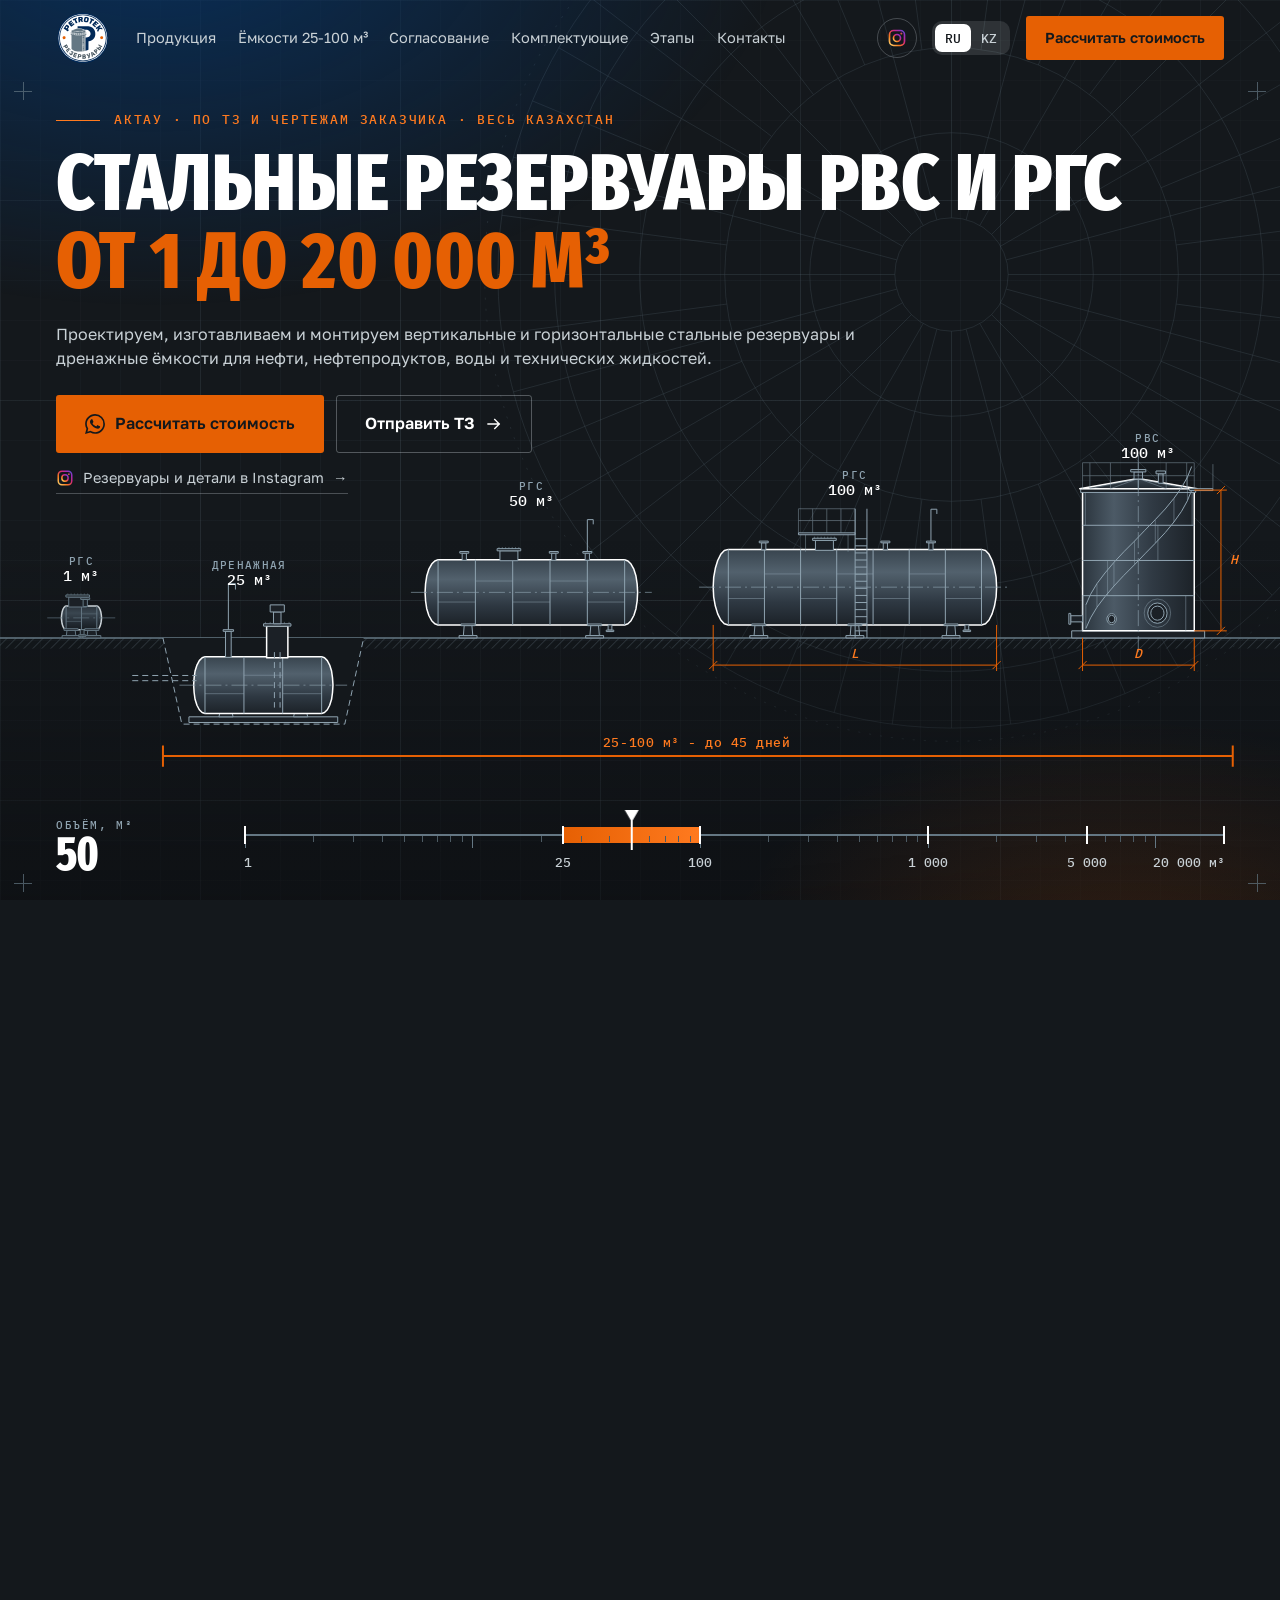
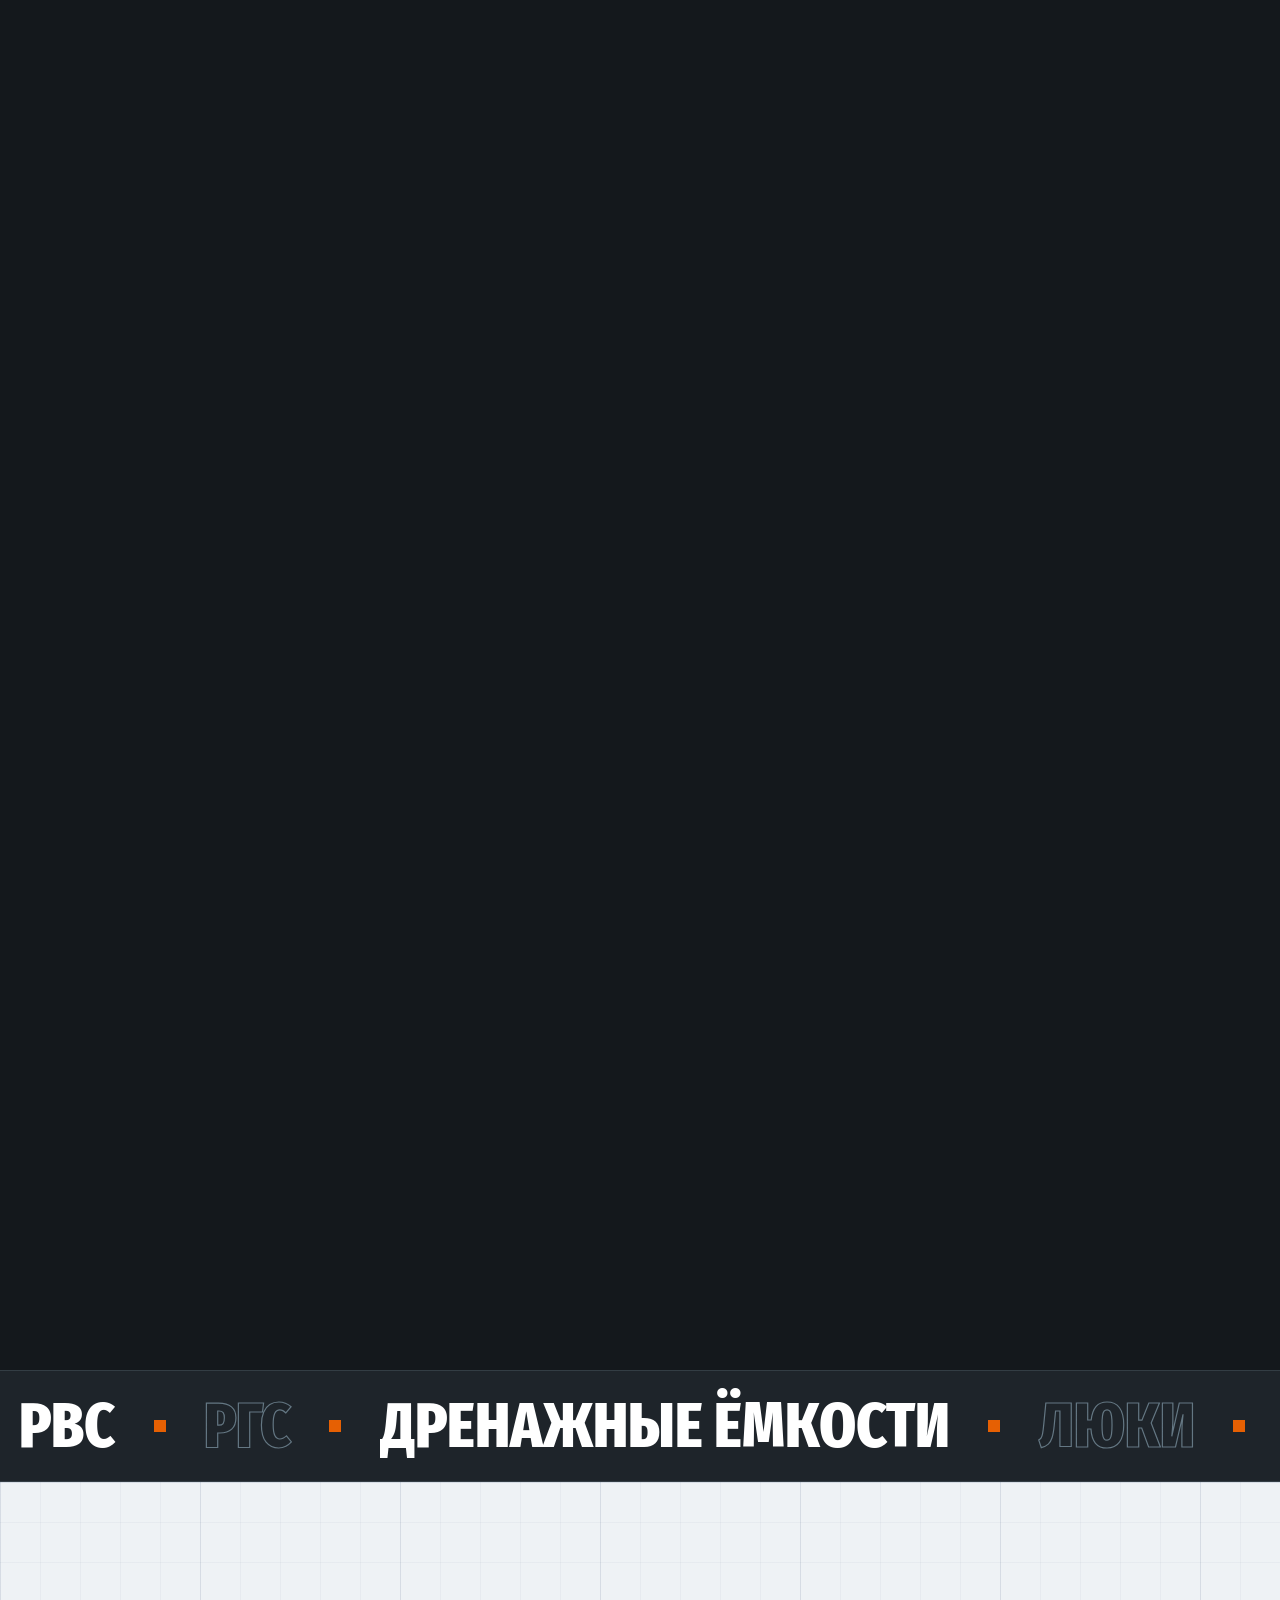
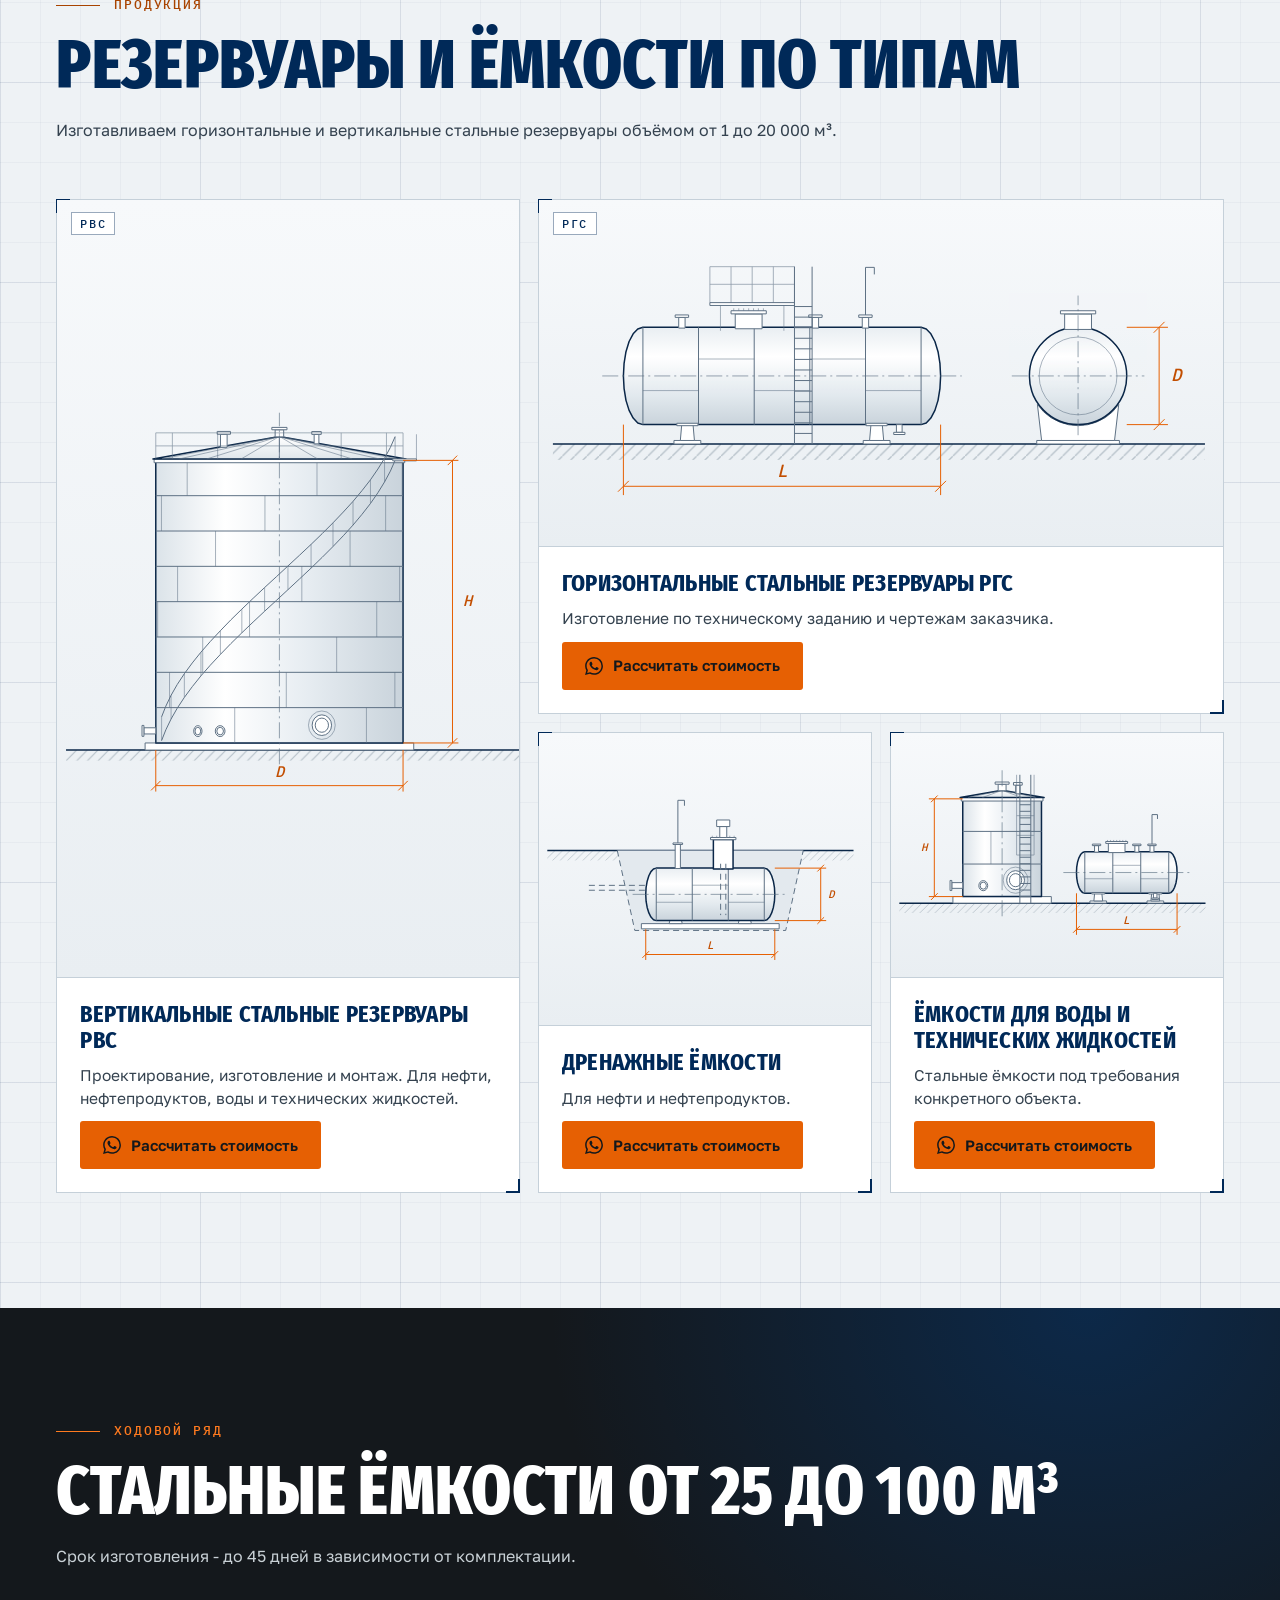
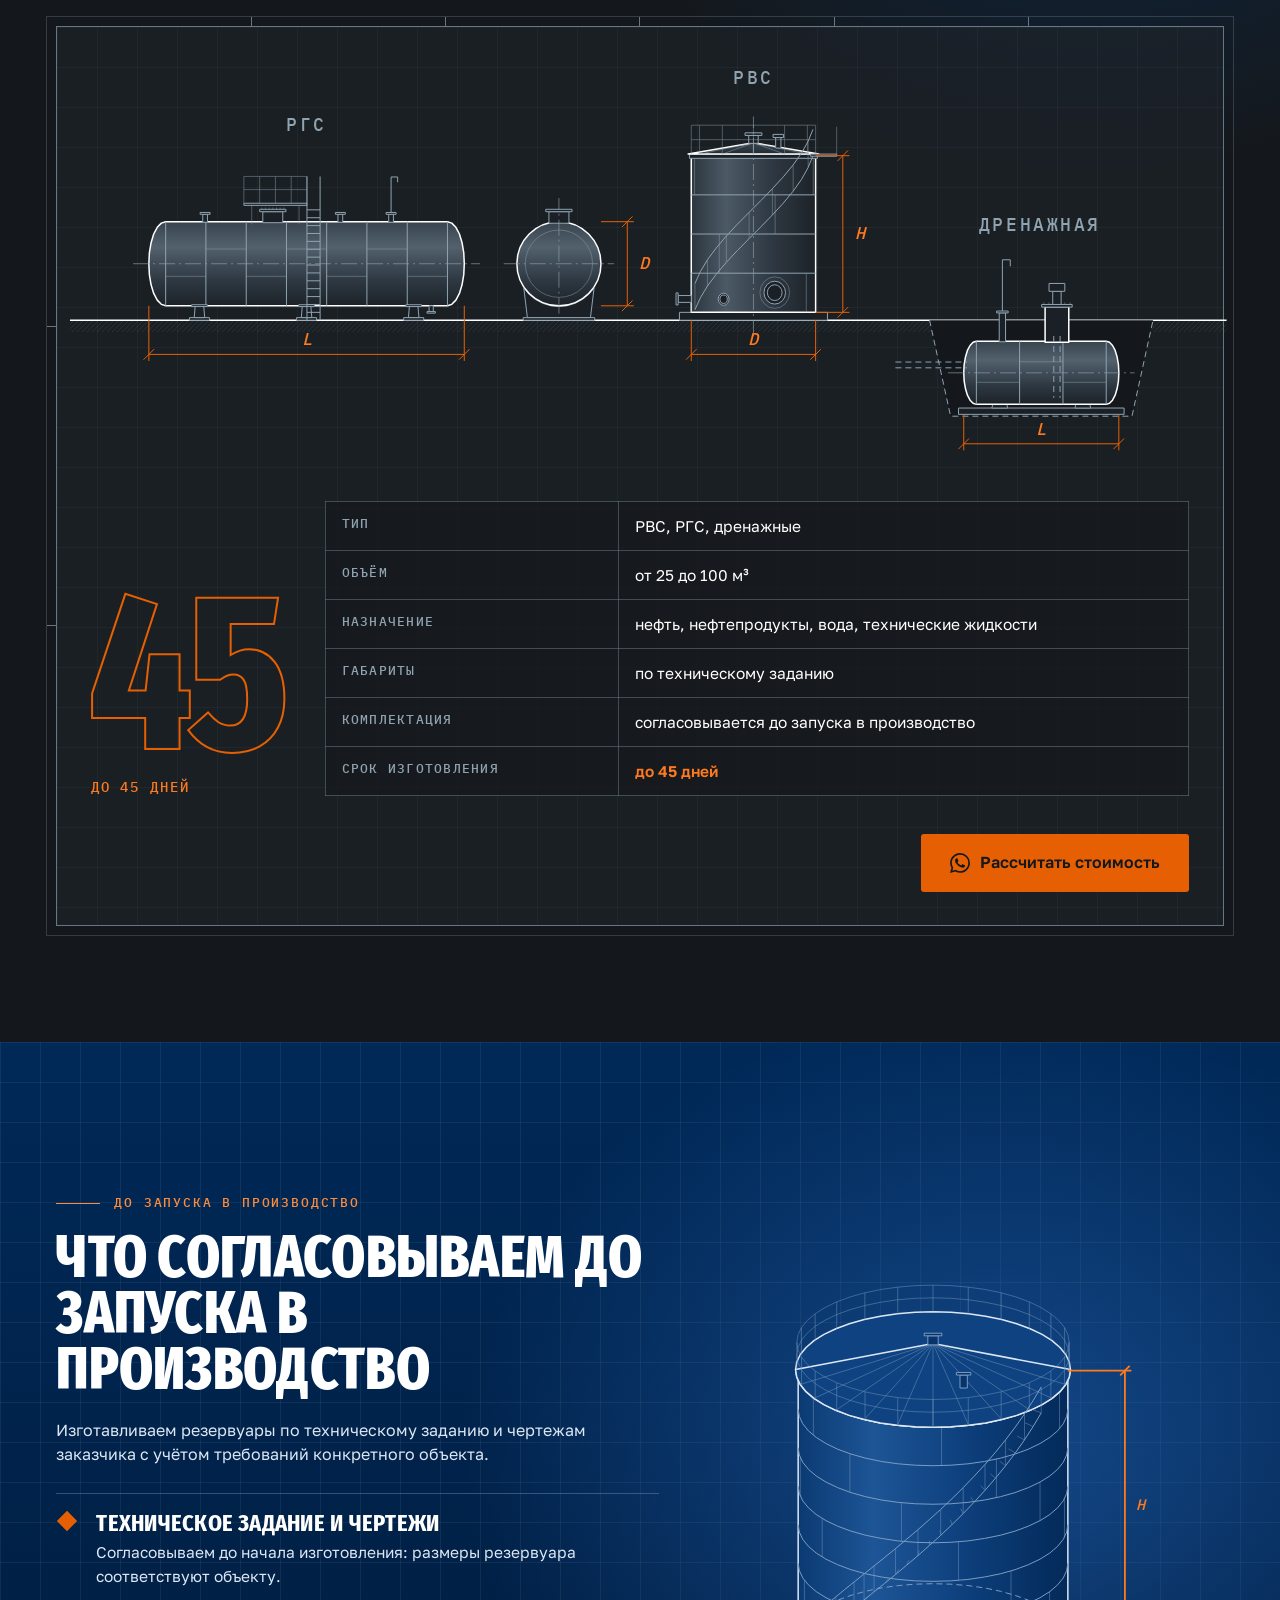
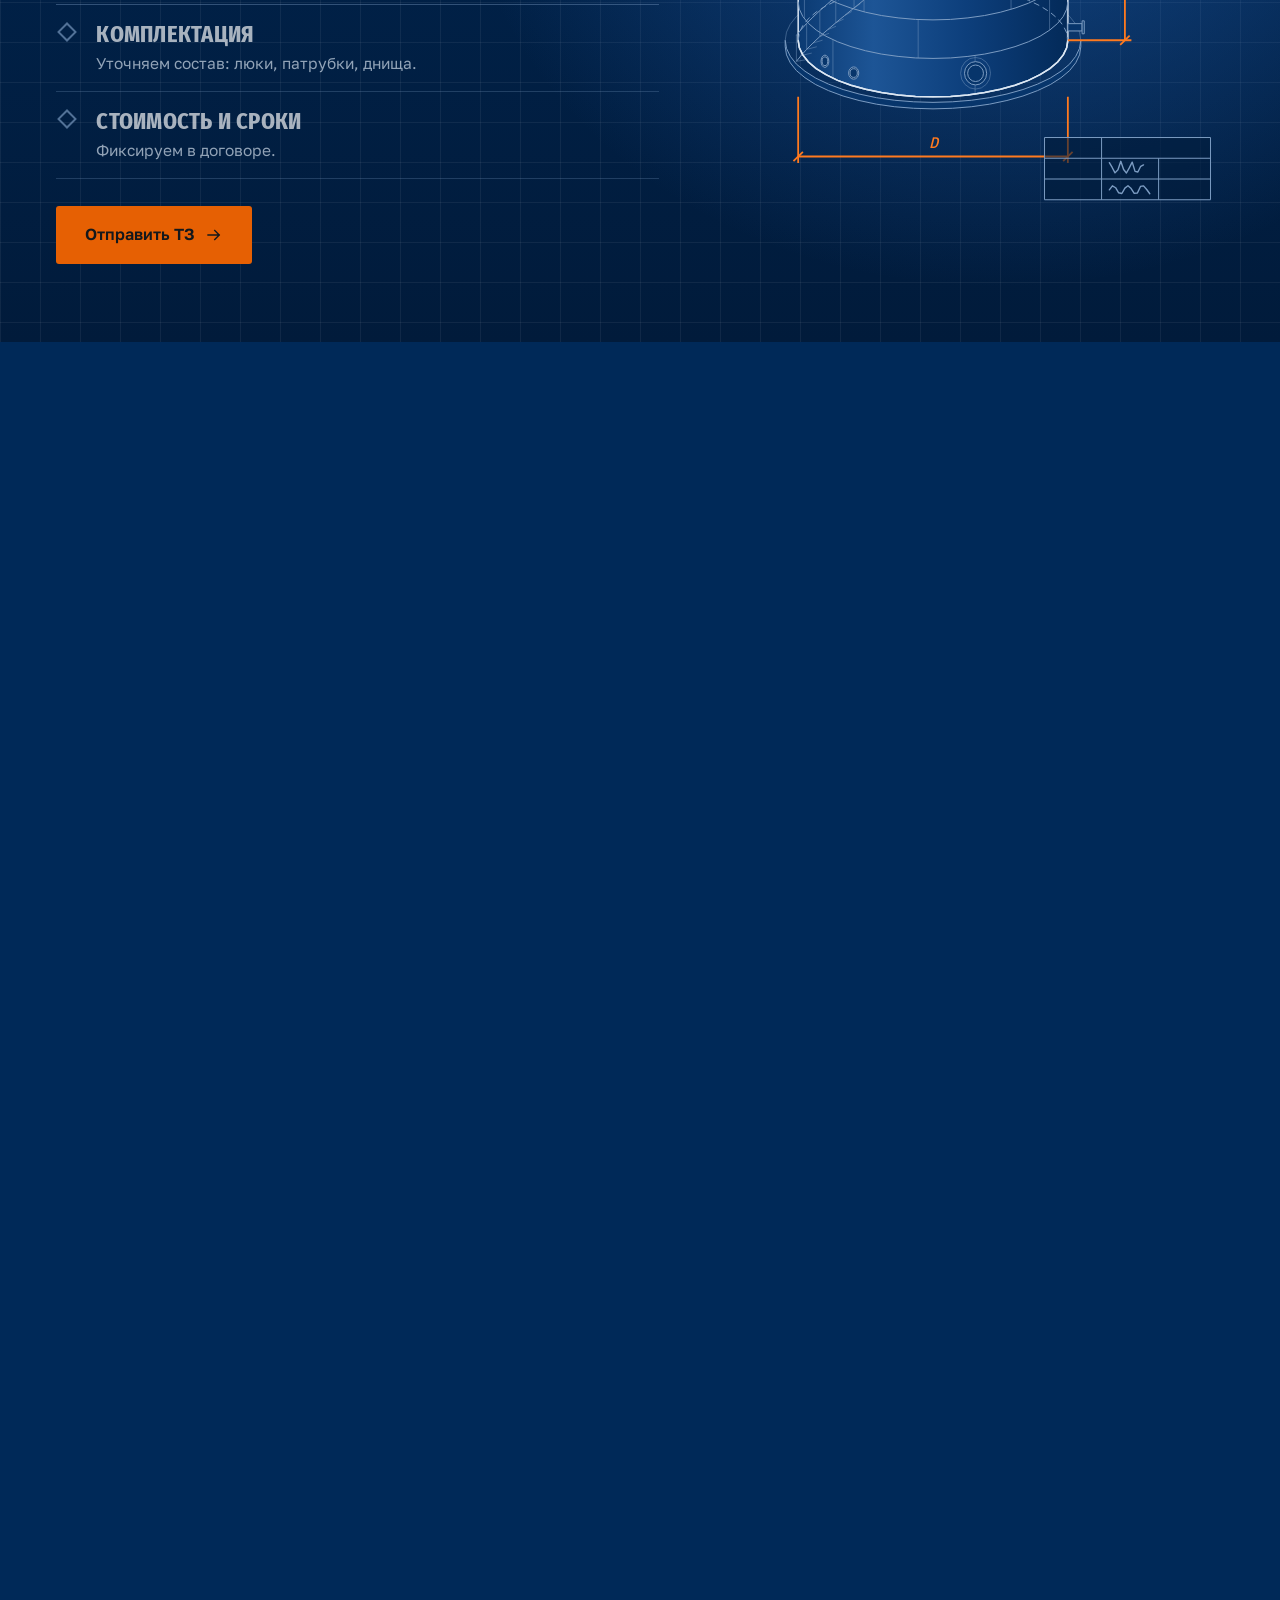
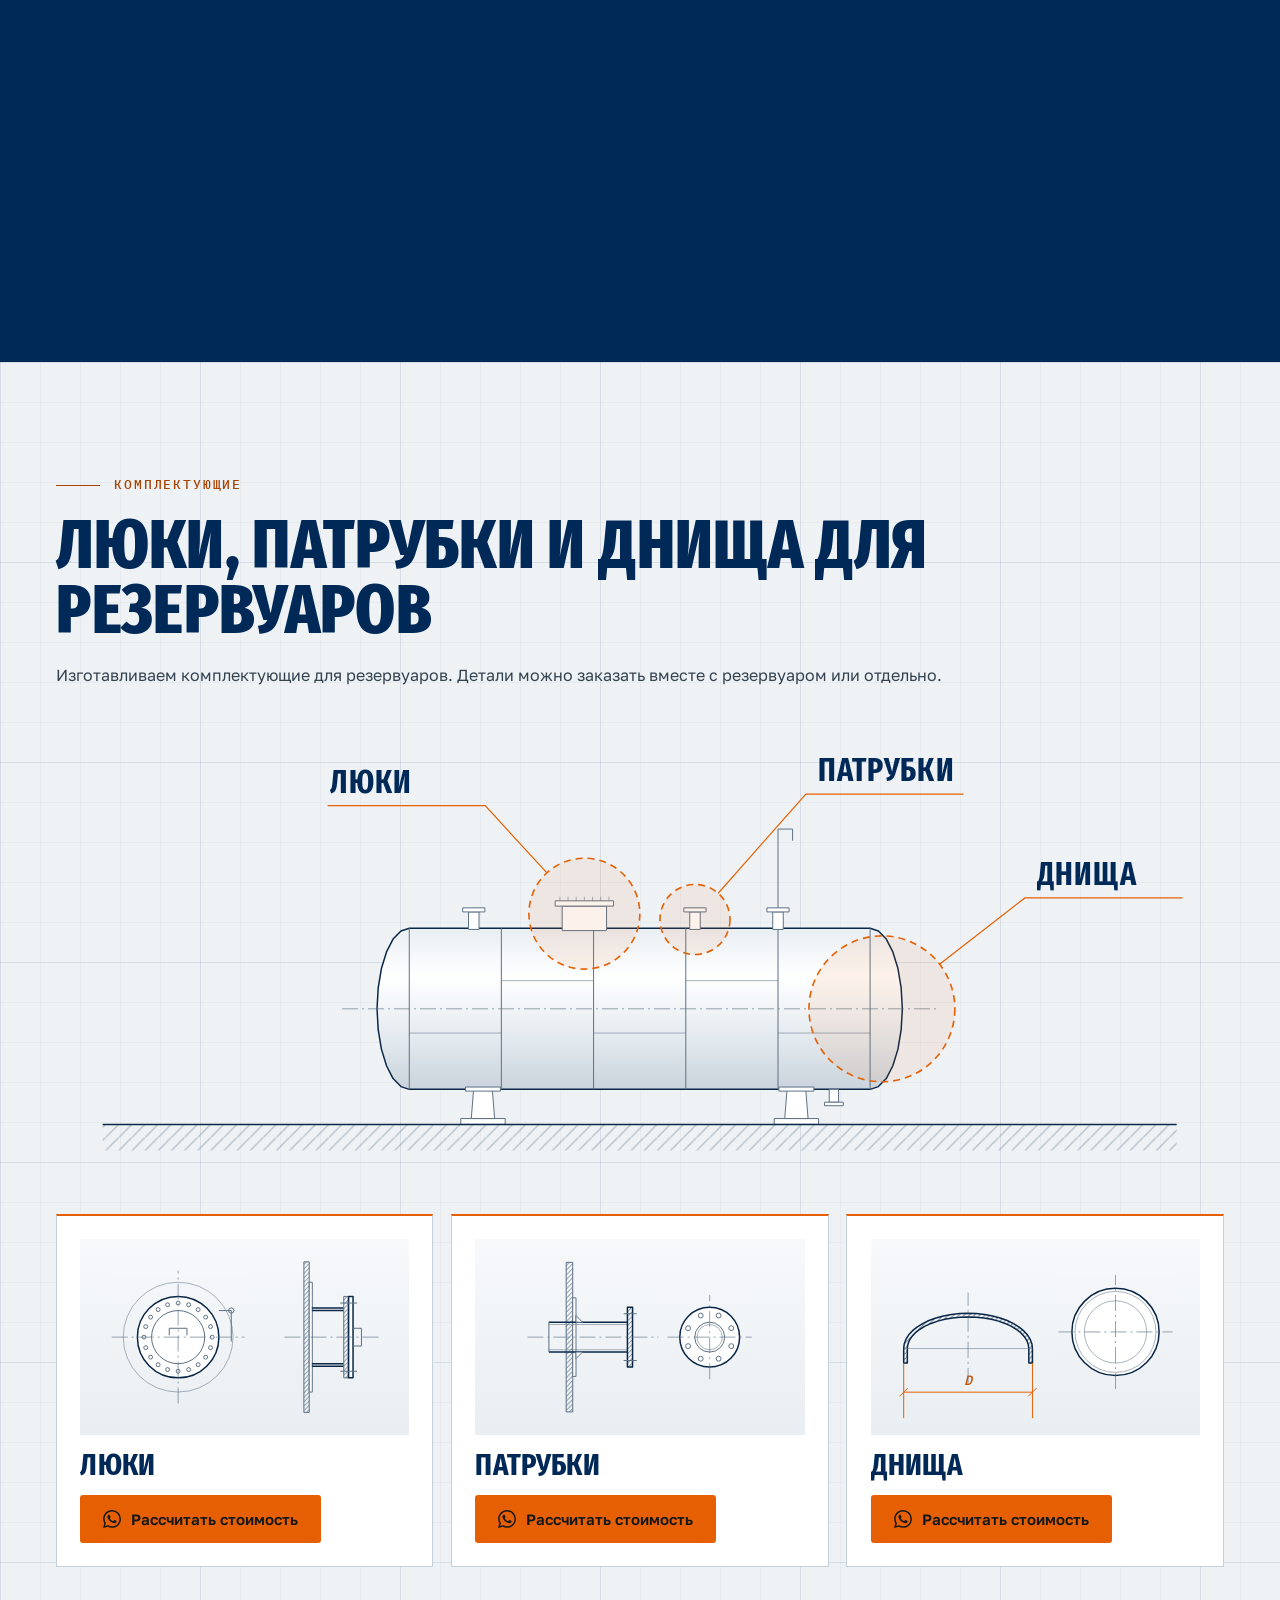
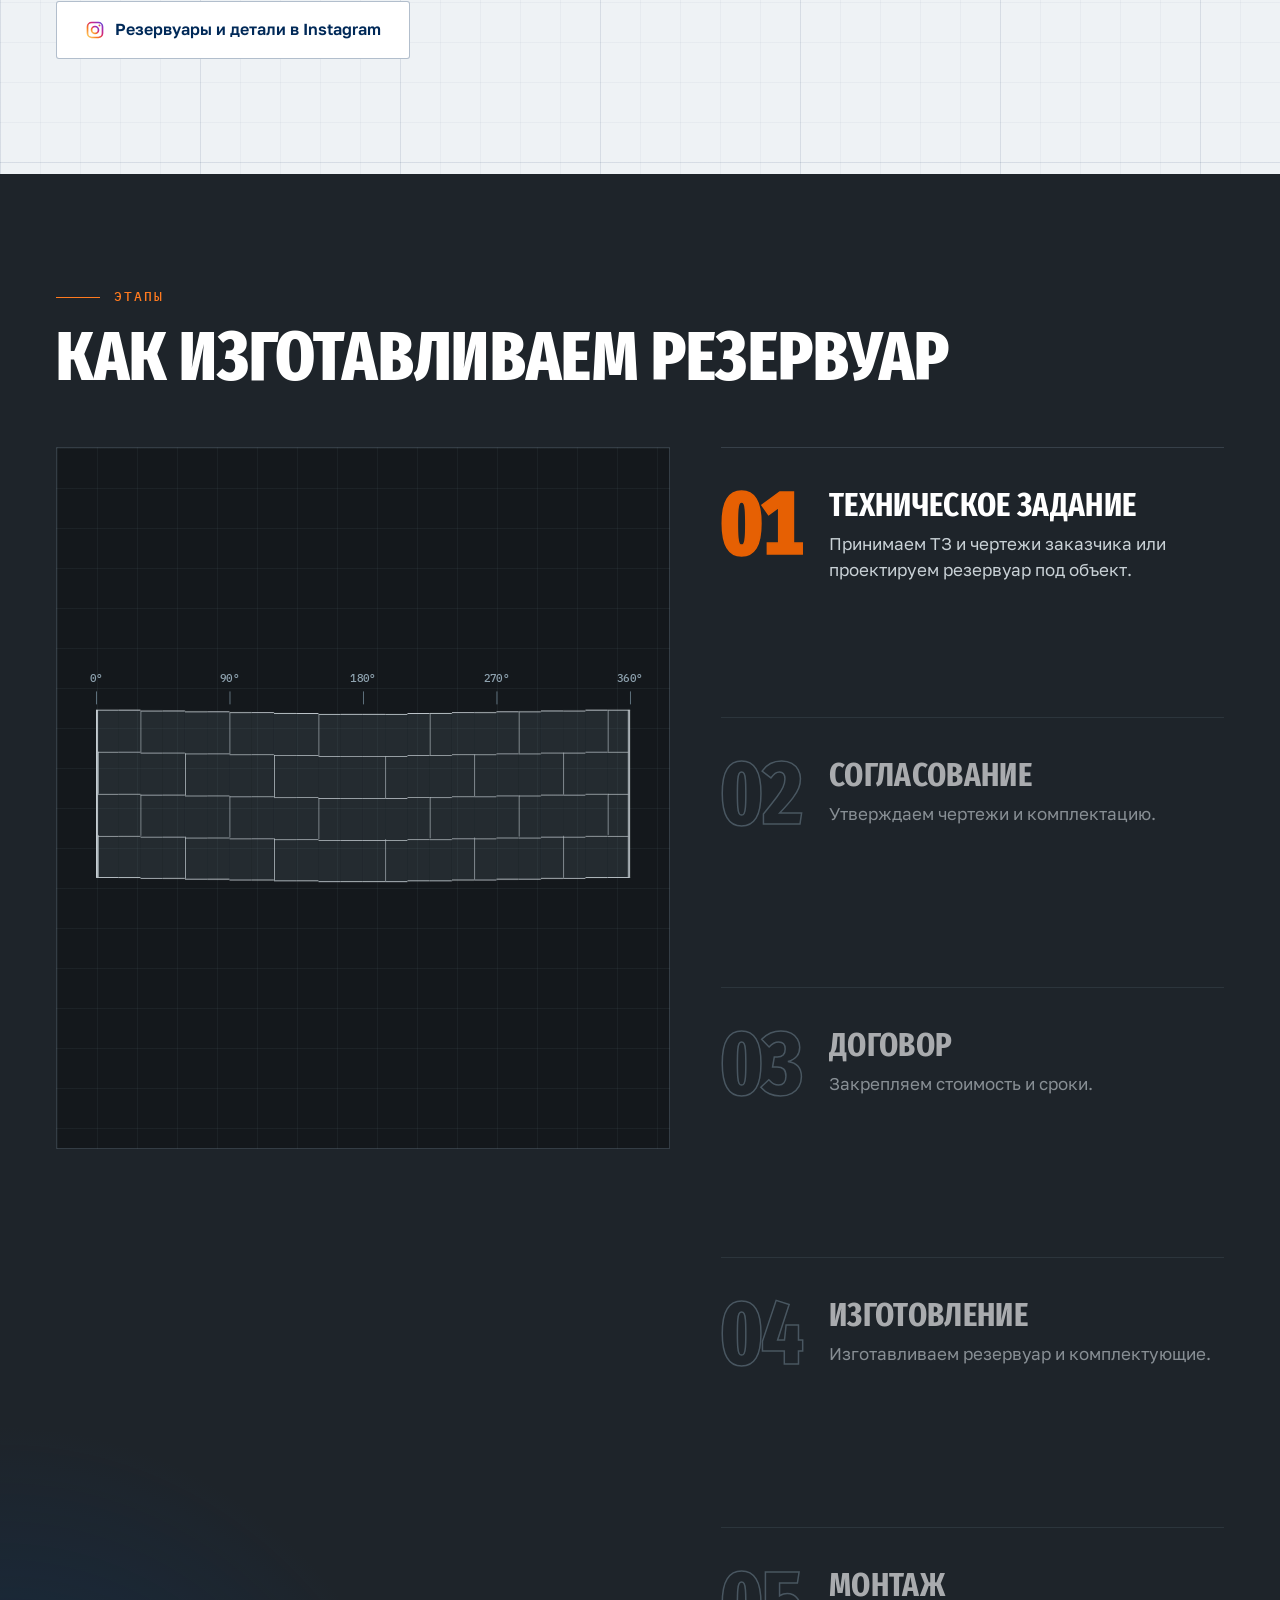
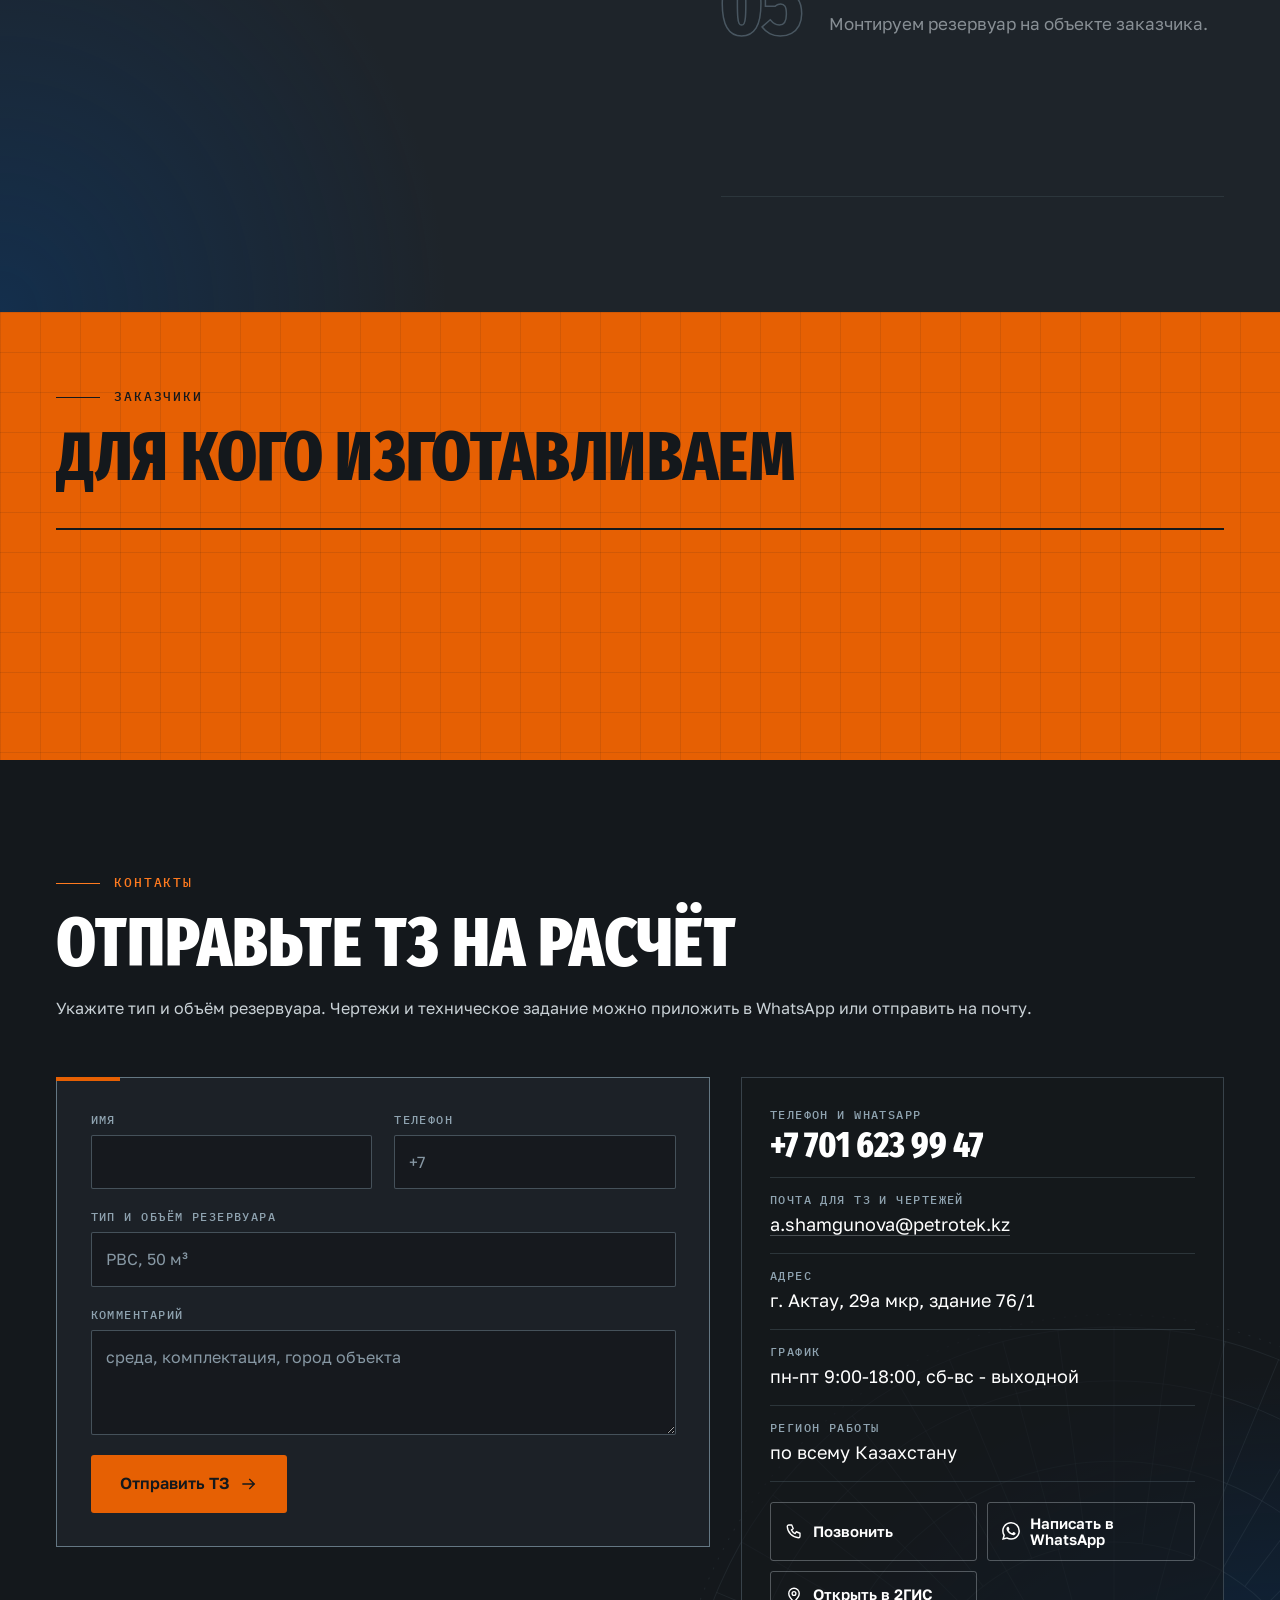
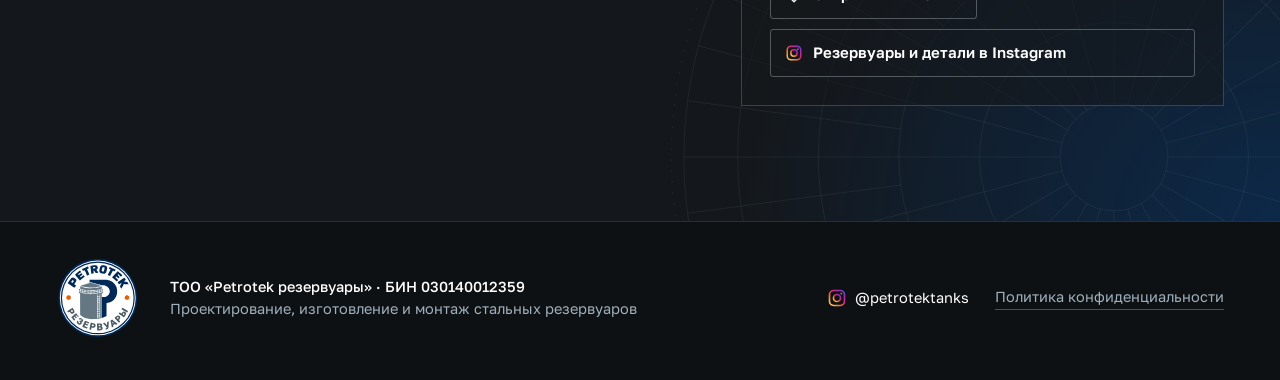
==== commit d4c2a59c: "Шрифт заголовка без перерисовки: ускорение первого экрана" ====
--- a/index.html
+++ b/index.html
@@ -25,7 +25,7 @@
 <link rel="preload" href="assets/fonts/fira-sans-extra-condensed-800-latin.woff2" as="font" type="font/woff2" crossorigin>
 <link rel="preload" href="assets/fonts/golos-text-400-600-cyrillic.woff2" as="font" type="font/woff2" crossorigin>
 <script>document.documentElement.className="js"</script>
-<link rel="stylesheet" href="styles.css?v=20261116-2">
+<link rel="stylesheet" href="styles.css?v=20261116-3">
 <script type="application/ld+json">
 {"@context":"https://schema.org","@type":"LocalBusiness","name":"ТОО «Petrotek резервуары»","url":"https://petrotek.kz/","image":"https://petrotek.kz/assets/og-image.jpg","logo":"https://petrotek.kz/assets/logo.svg","telephone":"+77016239947","email":"a.shamgunova@petrotek.kz","description":"Проектирование, изготовление и монтаж стальных резервуаров РВС, РГС и дренажных ёмкостей.","address":{"@type":"PostalAddress","addressCountry":"KZ","addressLocality":"Актау","streetAddress":"29а мкр, здание 76/1"},"areaServed":{"@type":"Country","name":"Казахстан"},"openingHoursSpecification":[{"@type":"OpeningHoursSpecification","dayOfWeek":["Monday","Tuesday","Wednesday","Thursday","Friday"],"opens":"09:00","closes":"18:00"}],"sameAs":["https://www.instagram.com/petrotektanks/"]}
 </script>
@@ -369,6 +369,6 @@
 </nav>
 
 <script src="assets/vendor/lenis.min.js" defer></script>
-<script src="script.js?v=20261116-2" defer></script>
+<script src="script.js?v=20261116-3" defer></script>
 </body>
 </html>
--- a/styles.css
+++ b/styles.css
@@ -1,9 +1,9 @@
 @font-face{font-family:'Fira Sans Extra Condensed';font-style:normal;font-weight:700;font-display:swap;src:url(assets/fonts/fira-sans-extra-condensed-700-cyrillic-ext.woff2) format('woff2');unicode-range:U+0460-052F, U+1C80-1C8A, U+20B4, U+2DE0-2DFF, U+A640-A69F, U+FE2E-FE2F}
 @font-face{font-family:'Fira Sans Extra Condensed';font-style:normal;font-weight:700;font-display:swap;src:url(assets/fonts/fira-sans-extra-condensed-700-cyrillic.woff2) format('woff2');unicode-range:U+0301, U+0400-045F, U+0490-0491, U+04B0-04B1, U+2116}
 @font-face{font-family:'Fira Sans Extra Condensed';font-style:normal;font-weight:700;font-display:swap;src:url(assets/fonts/fira-sans-extra-condensed-700-latin.woff2) format('woff2');unicode-range:U+0000-00FF, U+0131, U+0152-0153, U+02BB-02BC, U+02C6, U+02DA, U+02DC, U+0304, U+0308, U+0329, U+2000-206F, U+20AC, U+2122, U+2191, U+2193, U+2212, U+2215, U+FEFF, U+FFFD}
-@font-face{font-family:'Fira Sans Extra Condensed';font-style:normal;font-weight:800;font-display:swap;src:url(assets/fonts/fira-sans-extra-condensed-800-cyrillic-ext.woff2) format('woff2');unicode-range:U+0460-052F, U+1C80-1C8A, U+20B4, U+2DE0-2DFF, U+A640-A69F, U+FE2E-FE2F}
-@font-face{font-family:'Fira Sans Extra Condensed';font-style:normal;font-weight:800;font-display:swap;src:url(assets/fonts/fira-sans-extra-condensed-800-cyrillic.woff2) format('woff2');unicode-range:U+0301, U+0400-045F, U+0490-0491, U+04B0-04B1, U+2116}
-@font-face{font-family:'Fira Sans Extra Condensed';font-style:normal;font-weight:800;font-display:swap;src:url(assets/fonts/fira-sans-extra-condensed-800-latin.woff2) format('woff2');unicode-range:U+0000-00FF, U+0131, U+0152-0153, U+02BB-02BC, U+02C6, U+02DA, U+02DC, U+0304, U+0308, U+0329, U+2000-206F, U+20AC, U+2122, U+2191, U+2193, U+2212, U+2215, U+FEFF, U+FFFD}
+@font-face{font-family:'Fira Sans Extra Condensed';font-style:normal;font-weight:800;font-display:optional;src:url(assets/fonts/fira-sans-extra-condensed-800-cyrillic-ext.woff2) format('woff2');unicode-range:U+0460-052F, U+1C80-1C8A, U+20B4, U+2DE0-2DFF, U+A640-A69F, U+FE2E-FE2F}
+@font-face{font-family:'Fira Sans Extra Condensed';font-style:normal;font-weight:800;font-display:optional;src:url(assets/fonts/fira-sans-extra-condensed-800-cyrillic.woff2) format('woff2');unicode-range:U+0301, U+0400-045F, U+0490-0491, U+04B0-04B1, U+2116}
+@font-face{font-family:'Fira Sans Extra Condensed';font-style:normal;font-weight:800;font-display:optional;src:url(assets/fonts/fira-sans-extra-condensed-800-latin.woff2) format('woff2');unicode-range:U+0000-00FF, U+0131, U+0152-0153, U+02BB-02BC, U+02C6, U+02DA, U+02DC, U+0304, U+0308, U+0329, U+2000-206F, U+20AC, U+2122, U+2191, U+2193, U+2212, U+2215, U+FEFF, U+FFFD}
 @font-face{font-family:'Golos Text';font-style:normal;font-weight:400 600;font-display:swap;src:url(assets/fonts/golos-text-400-600-cyrillic-ext.woff2) format('woff2');unicode-range:U+0460-052F, U+1C80-1C8A, U+20B4, U+2DE0-2DFF, U+A640-A69F, U+FE2E-FE2F}
 @font-face{font-family:'Golos Text';font-style:normal;font-weight:400 600;font-display:swap;src:url(assets/fonts/golos-text-400-600-cyrillic.woff2) format('woff2');unicode-range:U+0301, U+0400-045F, U+0490-0491, U+04B0-04B1, U+2116}
 @font-face{font-family:'Golos Text';font-style:normal;font-weight:400 600;font-display:swap;src:url(assets/fonts/golos-text-400-600-latin.woff2) format('woff2');unicode-range:U+0000-00FF, U+0131, U+0152-0153, U+02BB-02BC, U+02C6, U+02DA, U+02DC, U+0304, U+0308, U+0329, U+2000-206F, U+20AC, U+2122, U+2191, U+2193, U+2212, U+2215, U+FEFF, U+FFFD}
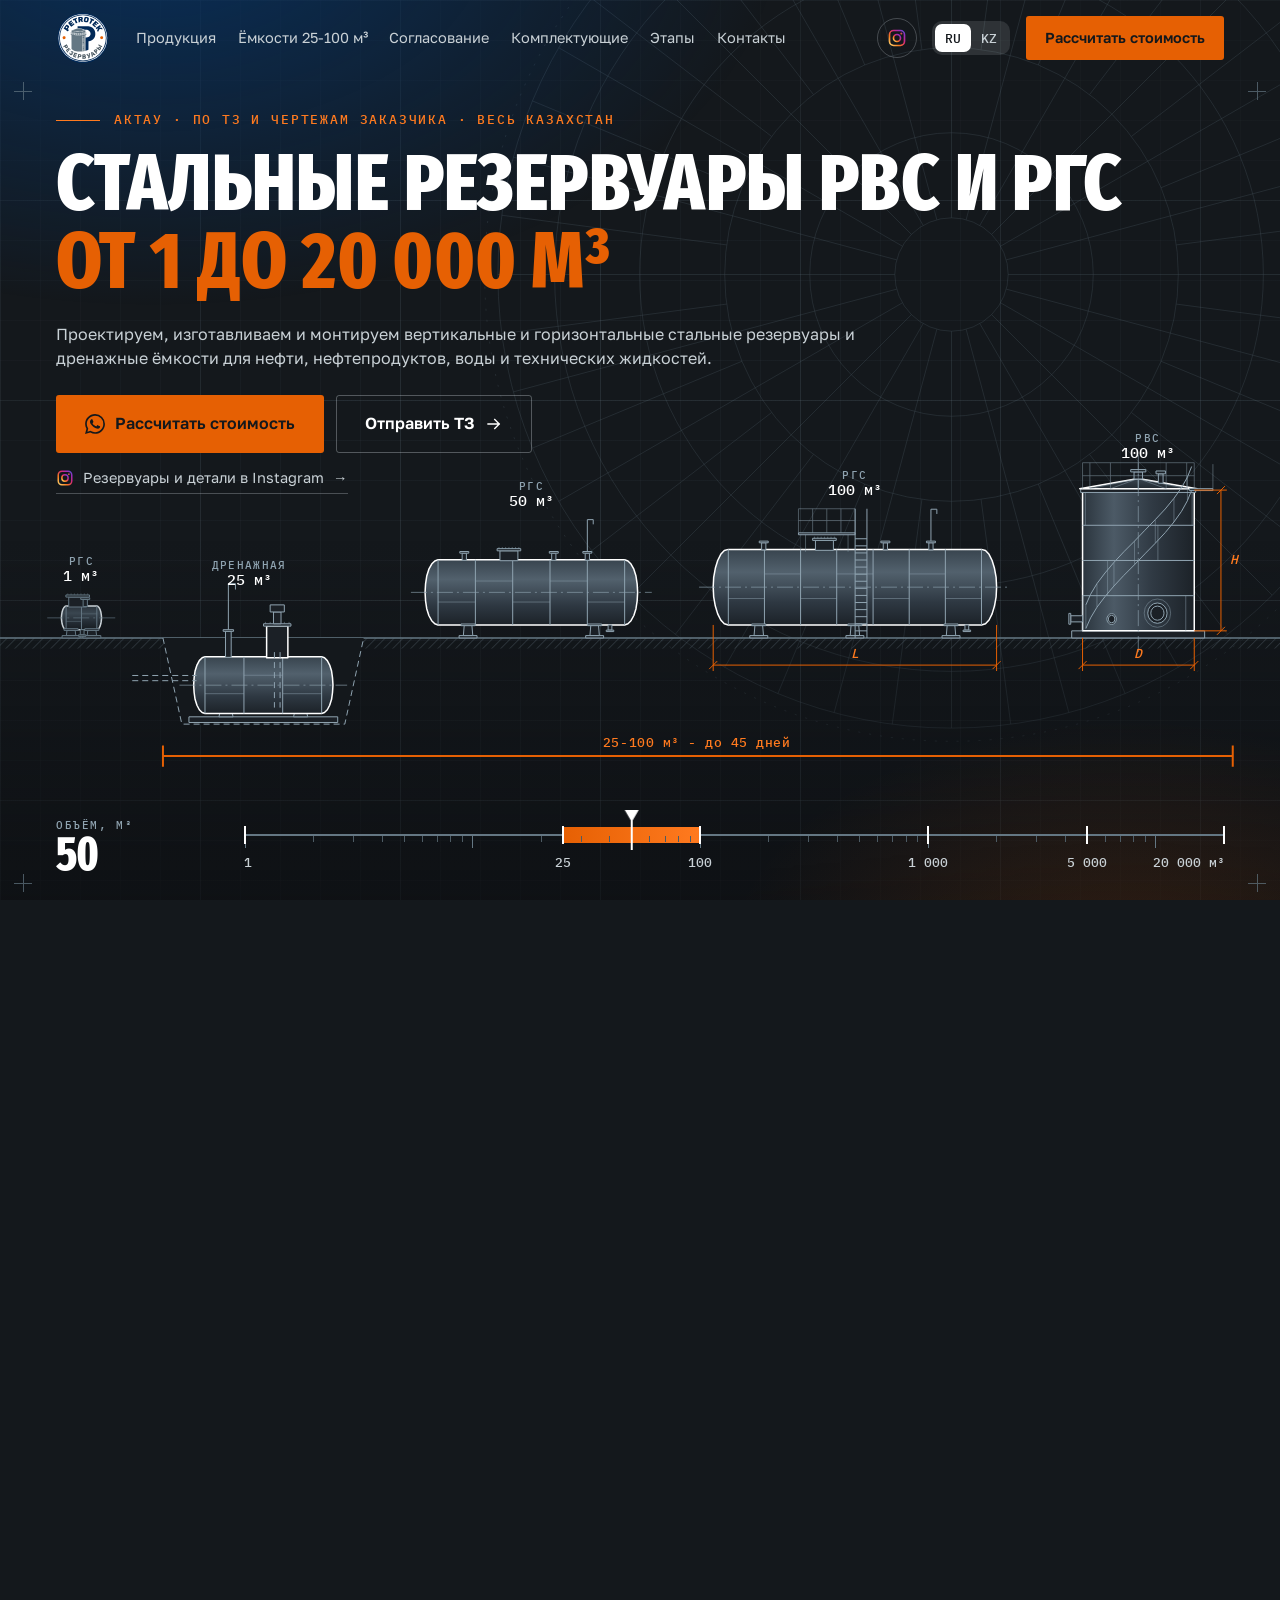
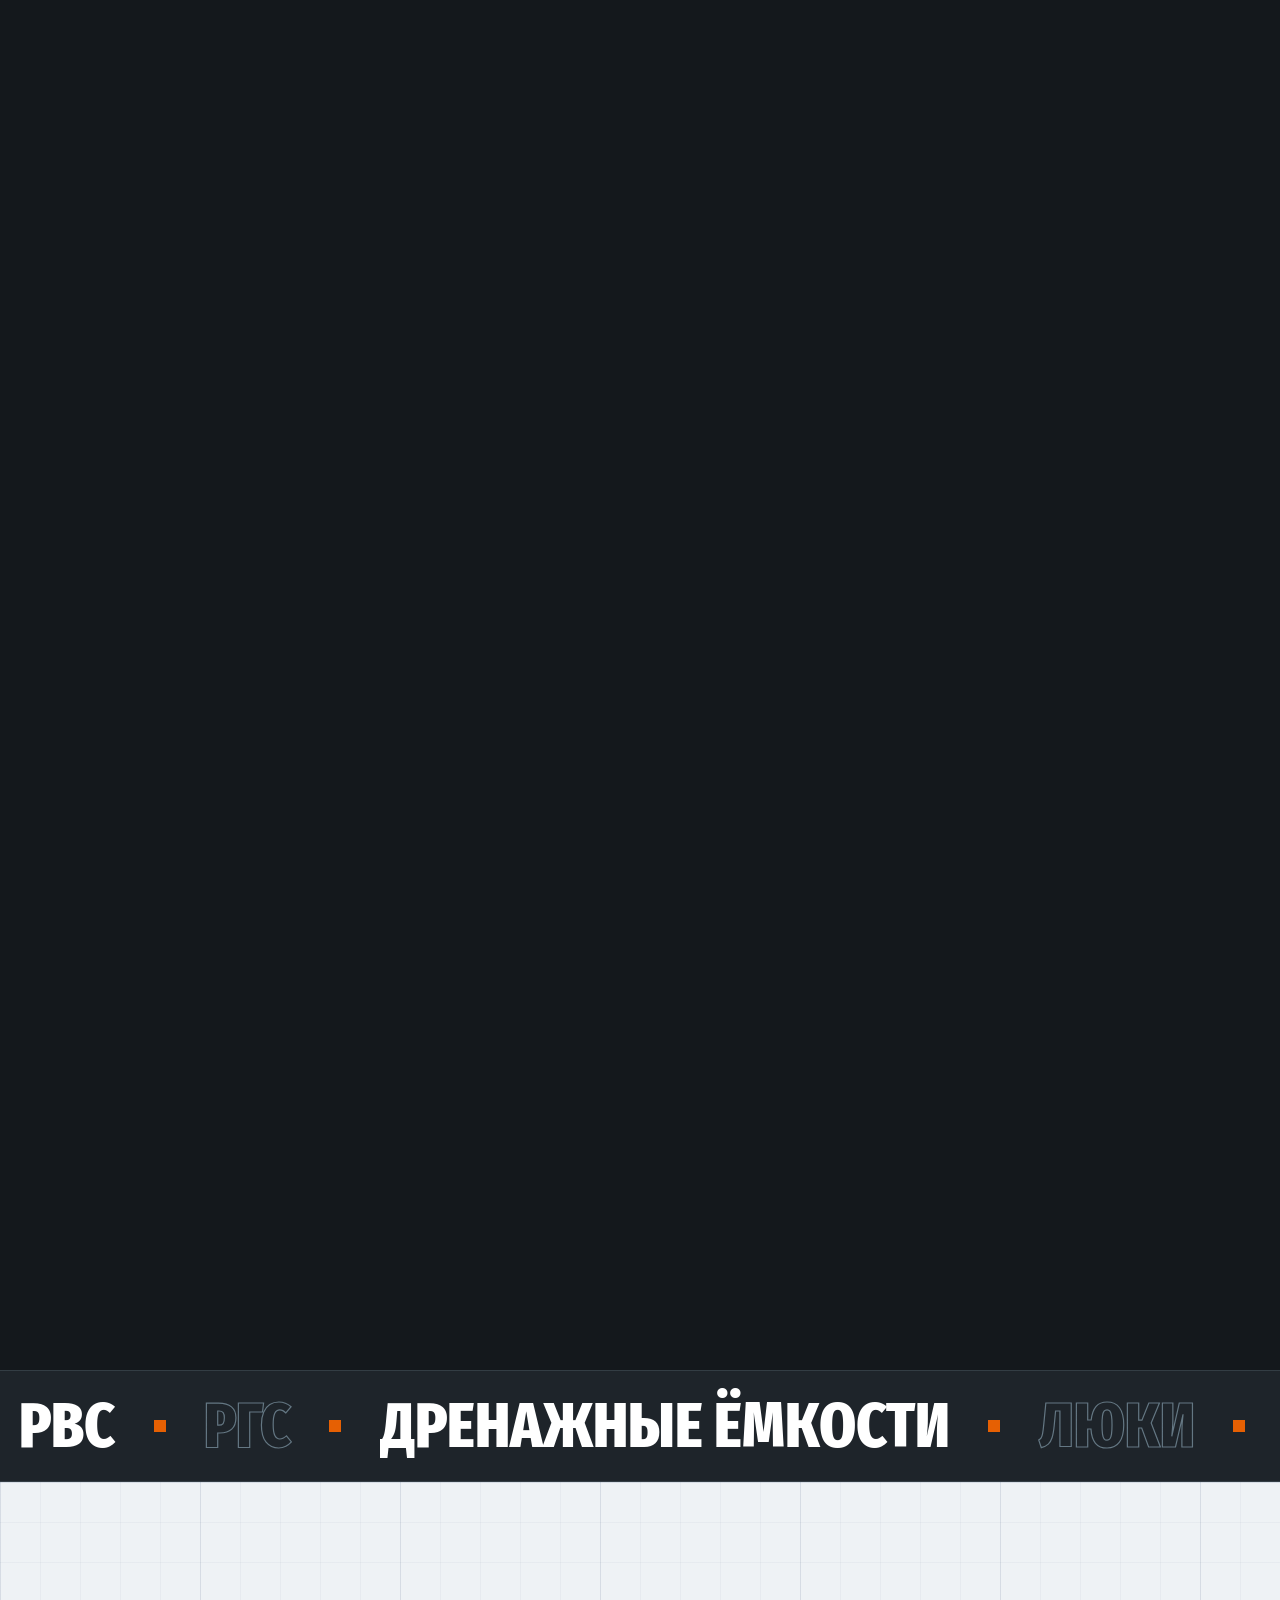
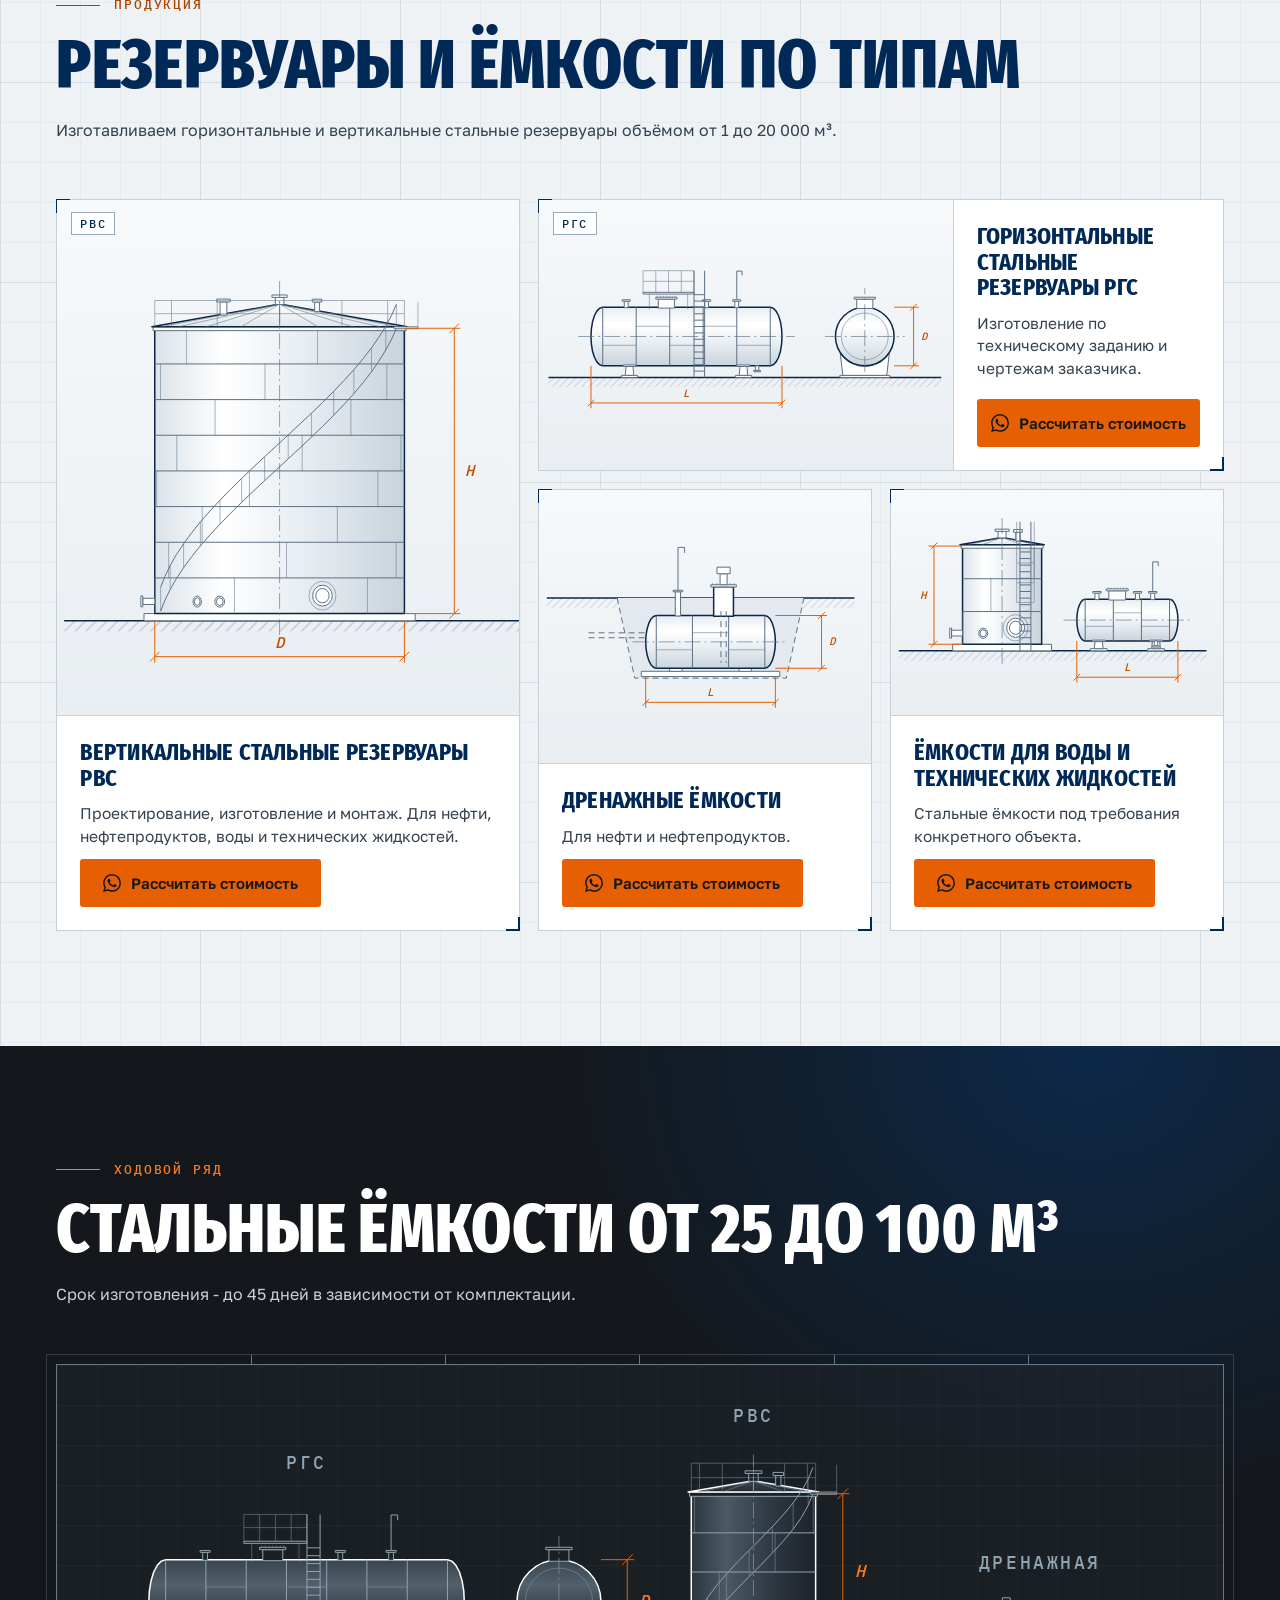
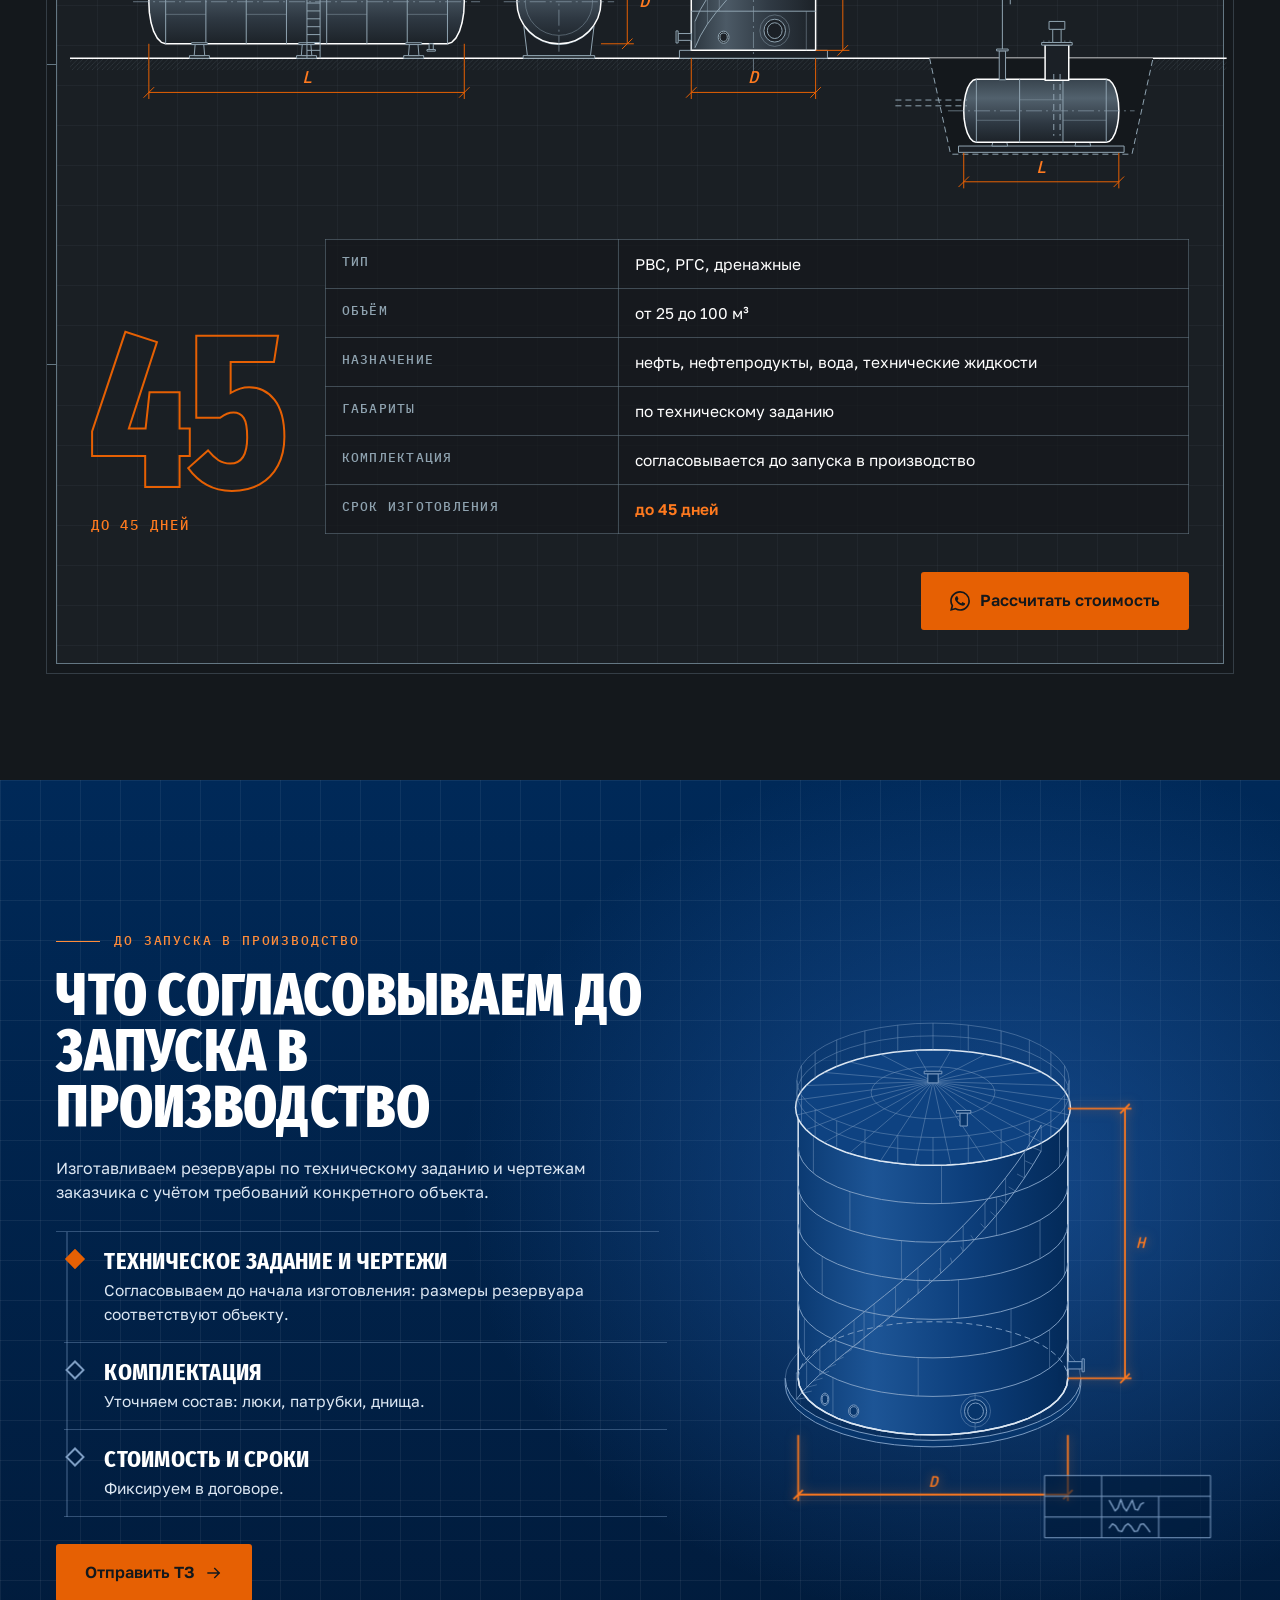
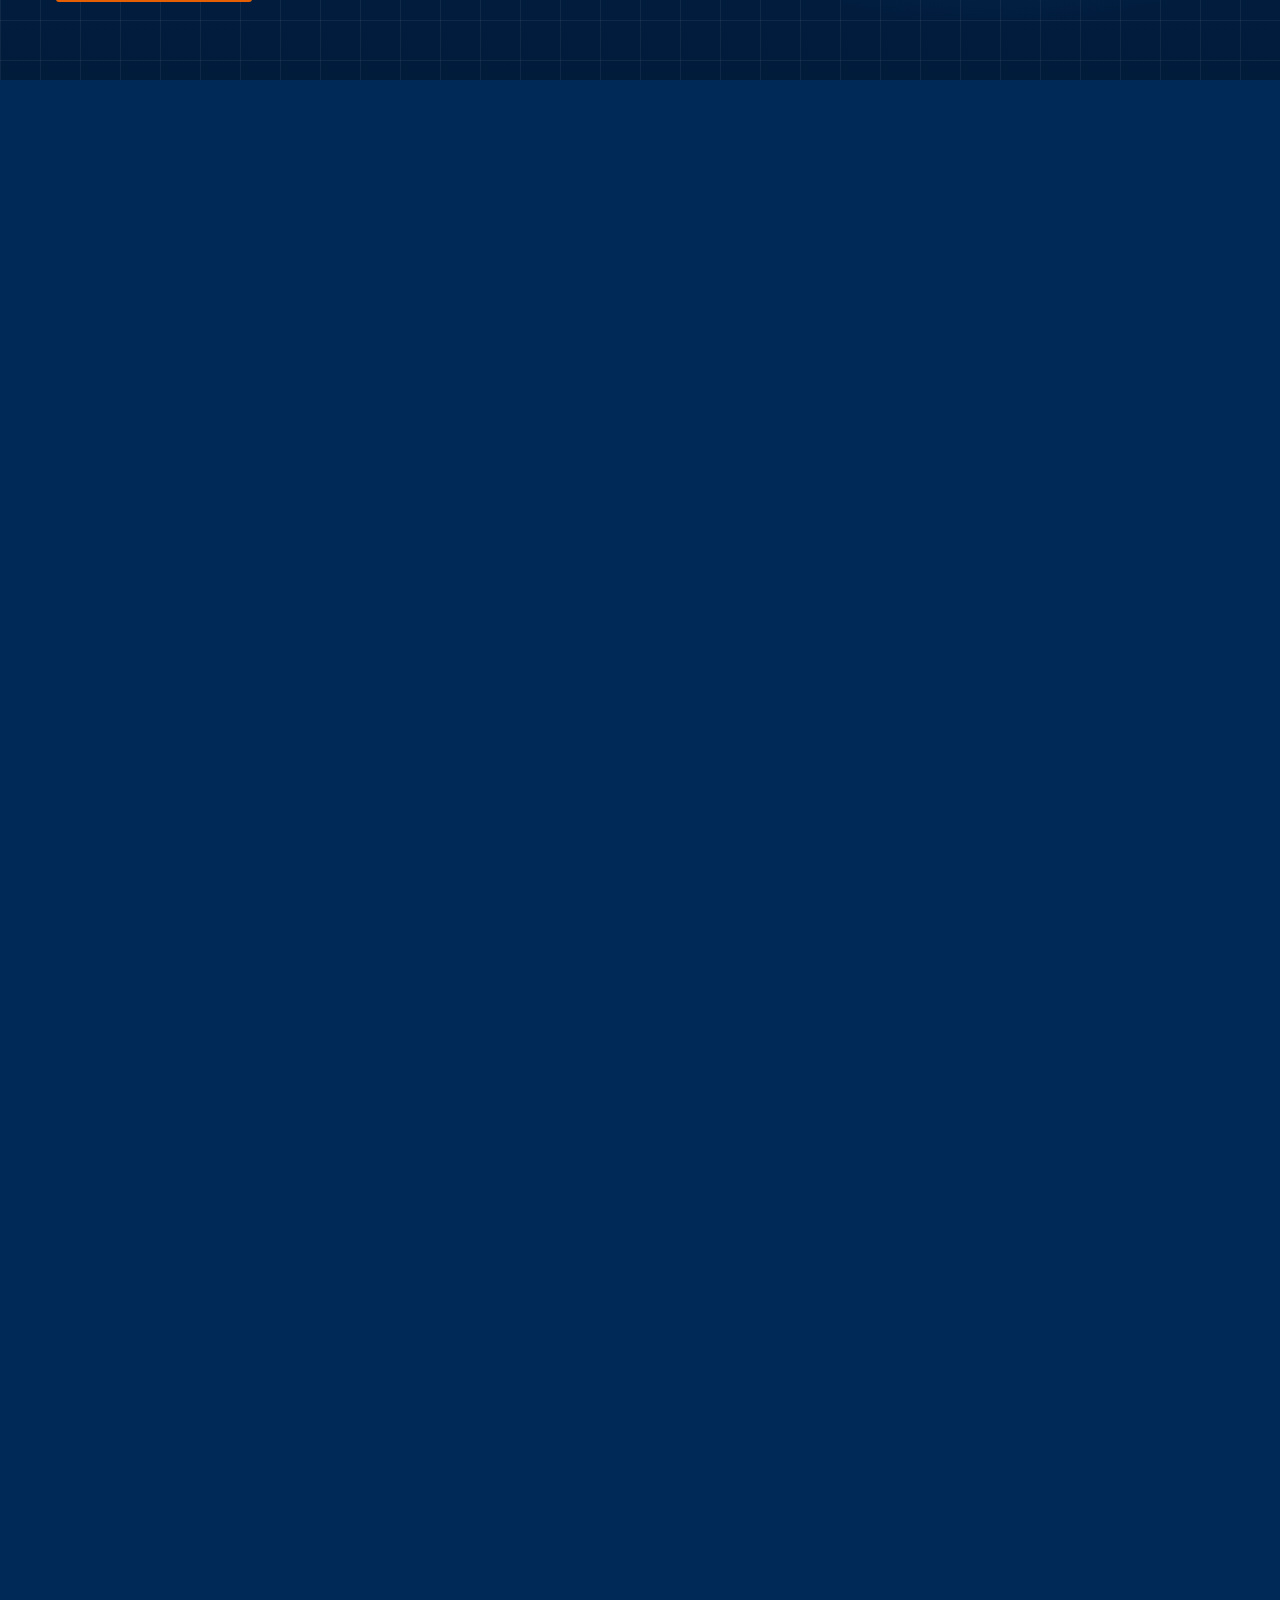
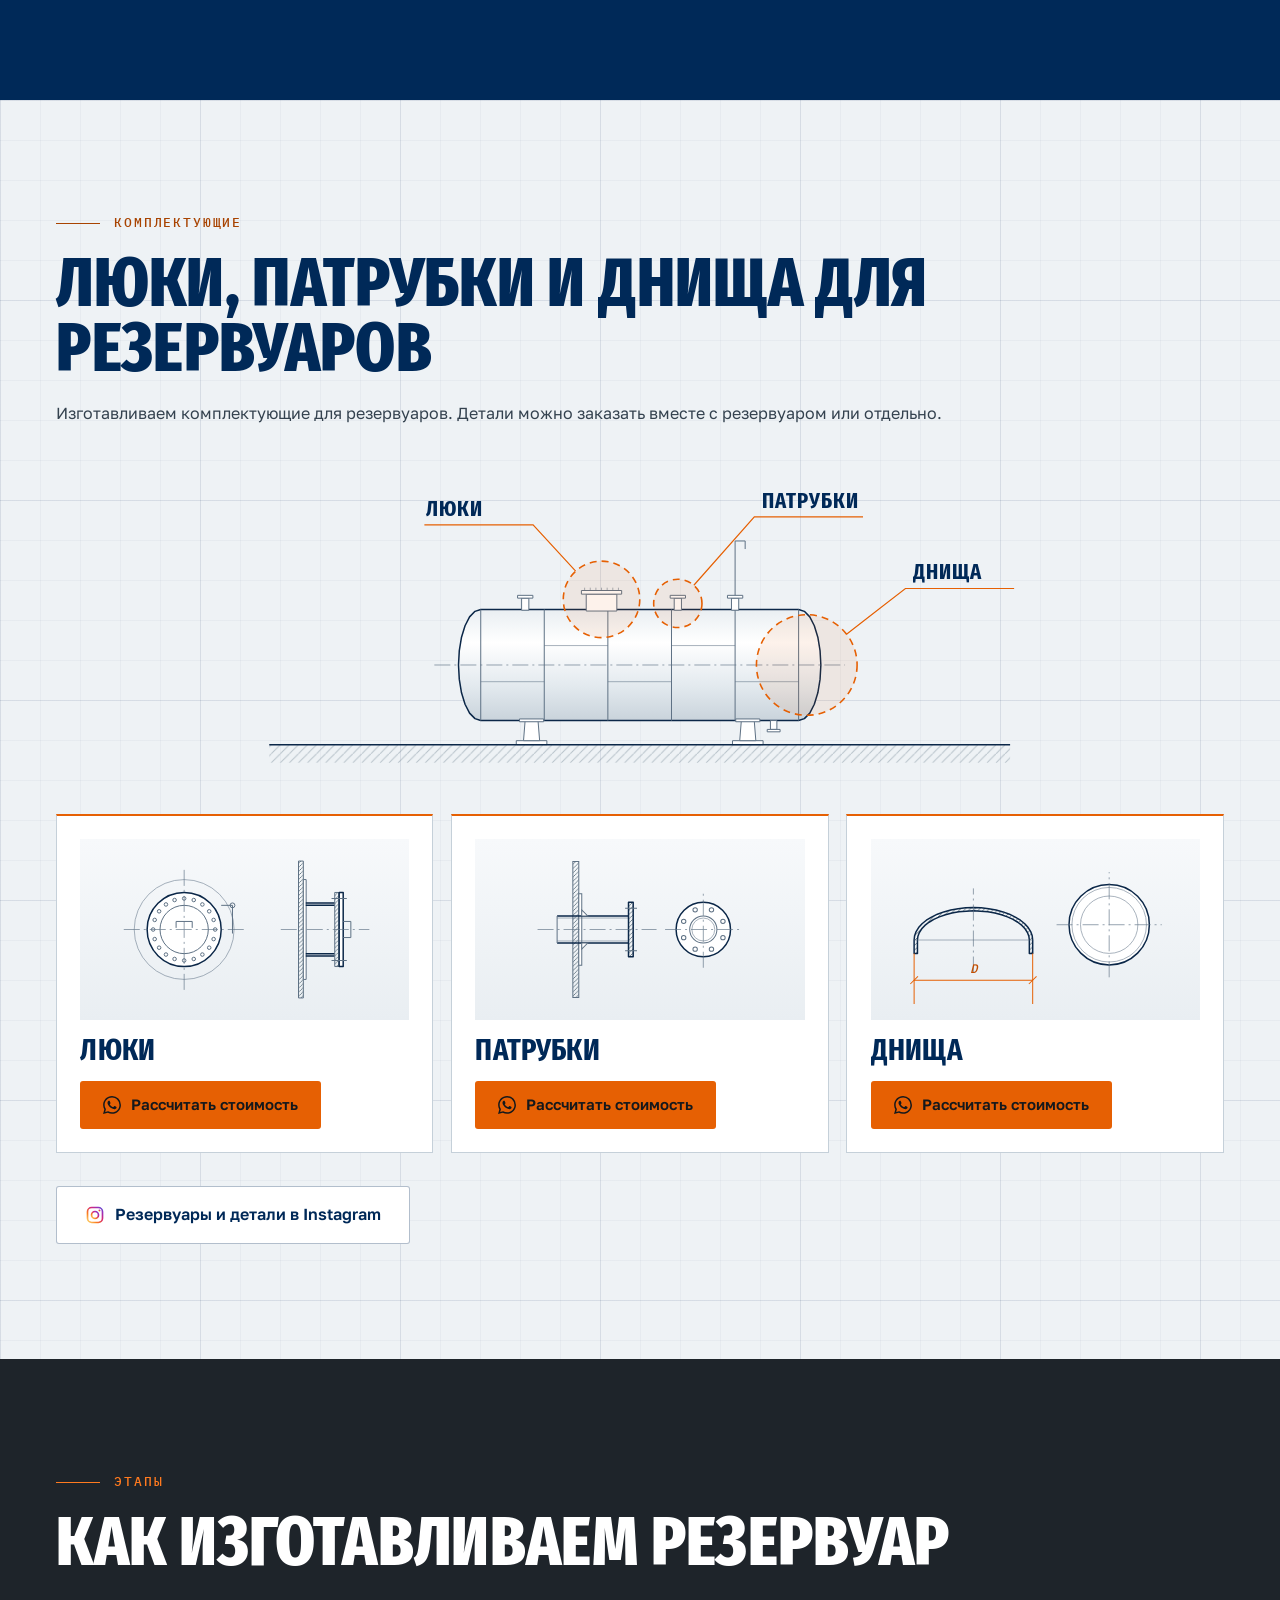
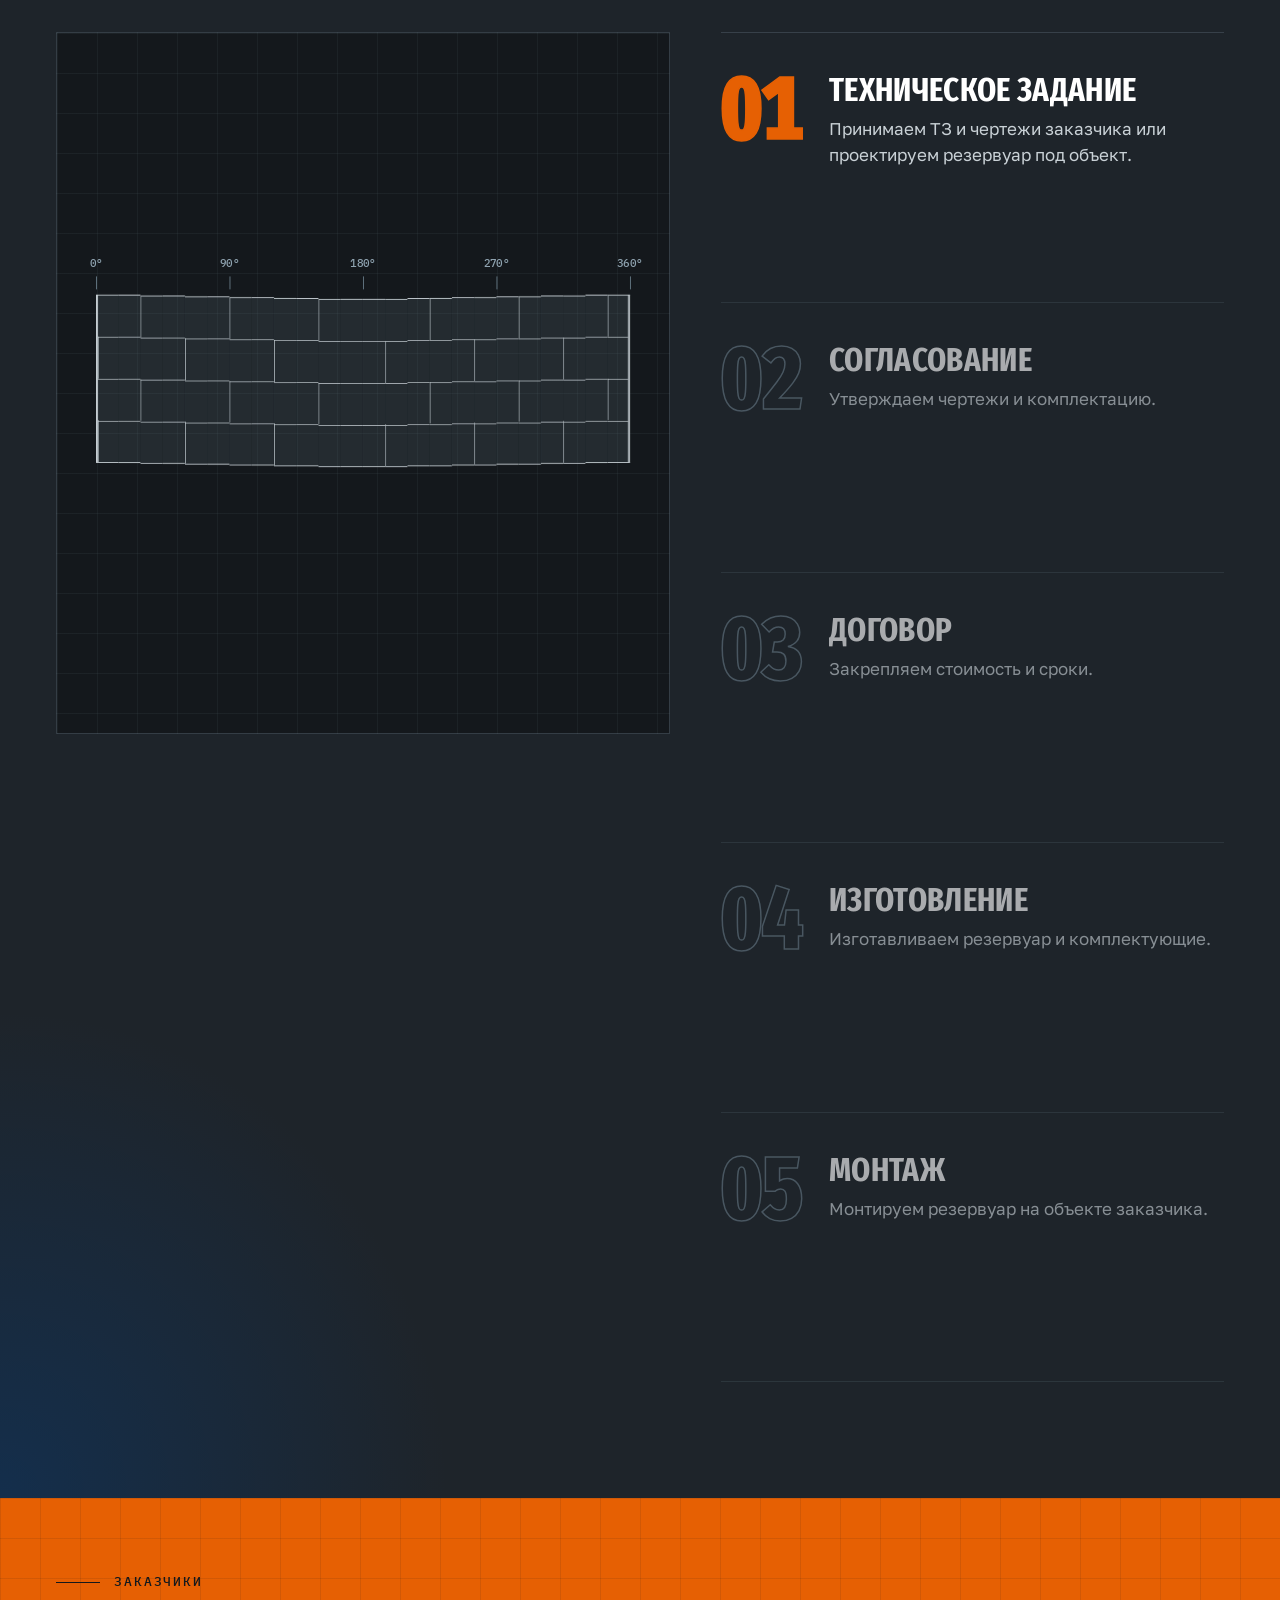
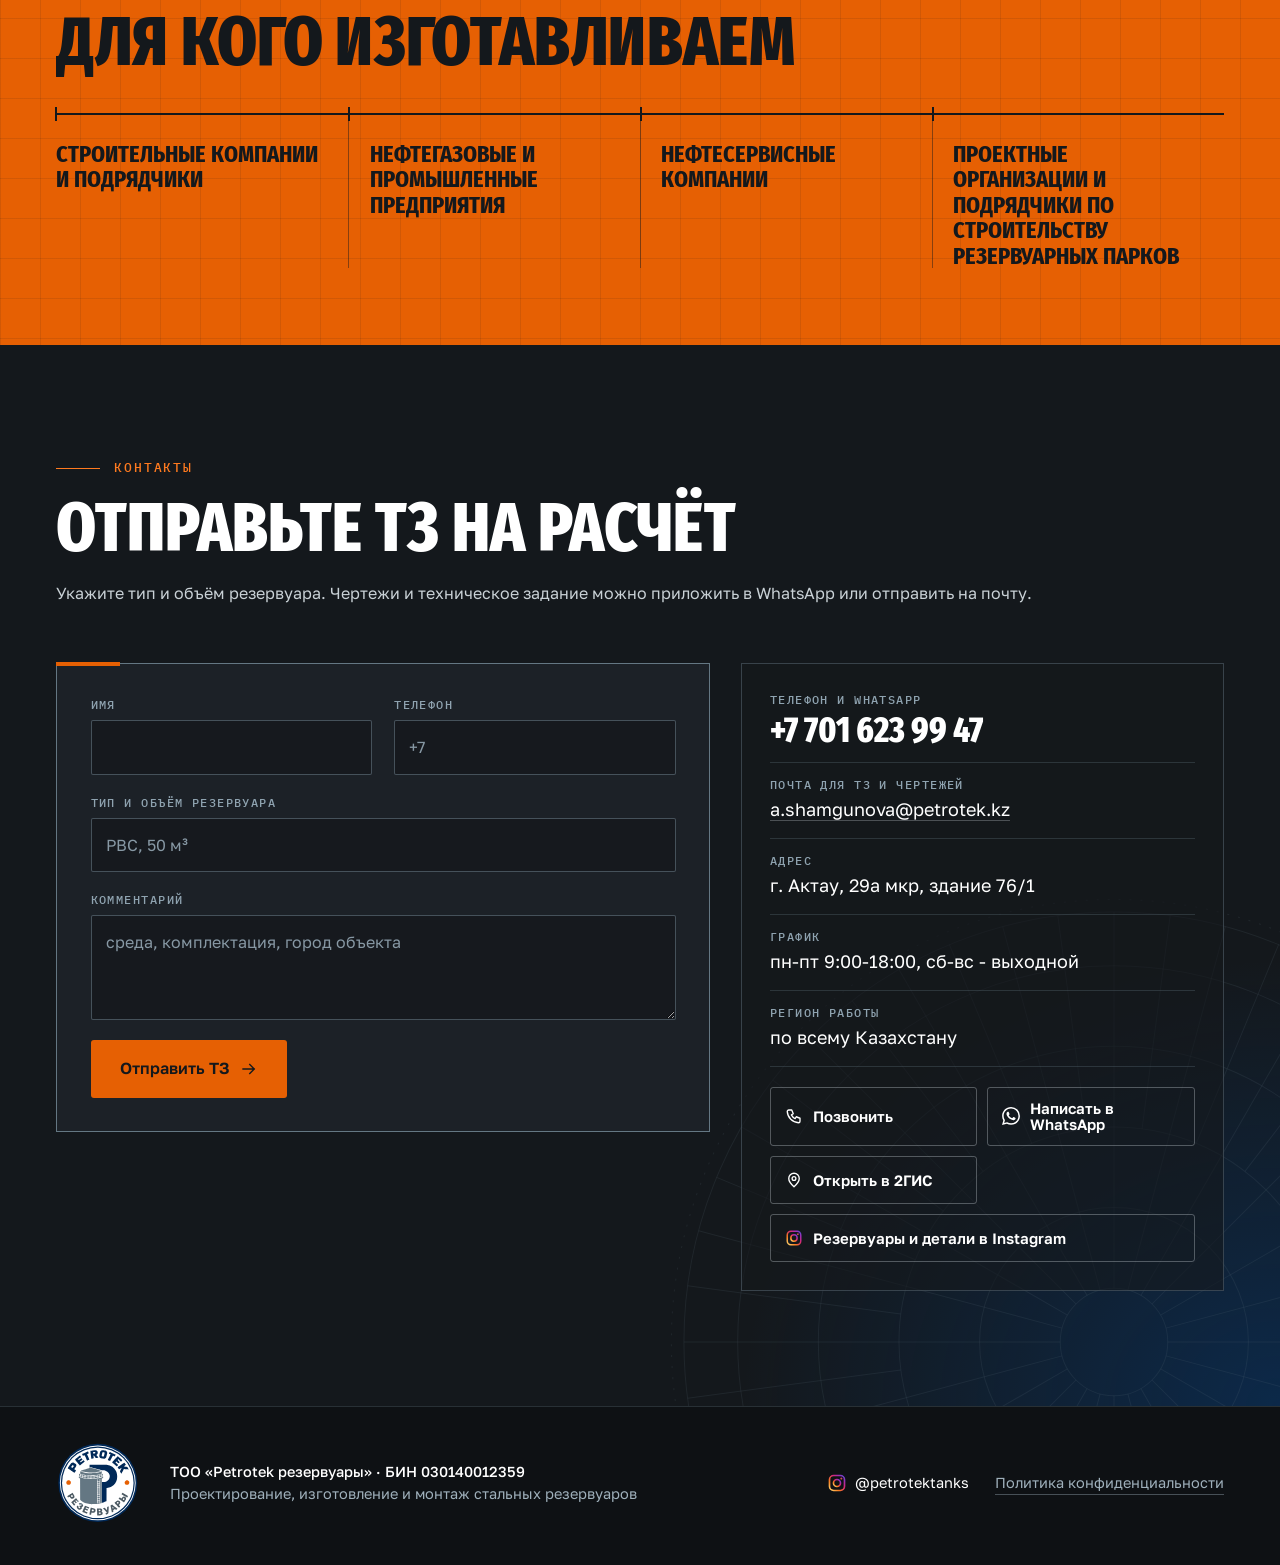
==== commit d7f27c6c: "Компактнее каталог и комплектующие, понятные шаги согласования, ровная крыша резервуара, плавная кам" ====
--- a/index.html
+++ b/index.html
@@ -25,7 +25,7 @@
 <link rel="preload" href="assets/fonts/fira-sans-extra-condensed-800-latin.woff2" as="font" type="font/woff2" crossorigin>
 <link rel="preload" href="assets/fonts/golos-text-400-600-cyrillic.woff2" as="font" type="font/woff2" crossorigin>
 <script>document.documentElement.className="js"</script>
-<link rel="stylesheet" href="styles.css?v=20261116-3">
+<link rel="stylesheet" href="styles.css?v=20261117-1">
 <script type="application/ld+json">
 {"@context":"https://schema.org","@type":"LocalBusiness","name":"ТОО «Petrotek резервуары»","url":"https://petrotek.kz/","image":"https://petrotek.kz/assets/og-image.jpg","logo":"https://petrotek.kz/assets/logo.svg","telephone":"+77016239947","email":"a.shamgunova@petrotek.kz","description":"Проектирование, изготовление и монтаж стальных резервуаров РВС, РГС и дренажных ёмкостей.","address":{"@type":"PostalAddress","addressCountry":"KZ","addressLocality":"Актау","streetAddress":"29а мкр, здание 76/1"},"areaServed":{"@type":"Country","name":"Казахстан"},"openingHoursSpecification":[{"@type":"OpeningHoursSpecification","dayOfWeek":["Monday","Tuesday","Wednesday","Thursday","Friday"],"opens":"09:00","closes":"18:00"}],"sameAs":["https://www.instagram.com/petrotektanks/"]}
 </script>
@@ -227,7 +227,7 @@
         </ol>
         <a class="btn btn-o btn-lg" href="#kontakty"><span data-i18n="b.tz">Отправить ТЗ</span><svg width="18" height="18"><use href="#ic-ar"/></svg></a>
       </div>
-      <div class="sog-fig" aria-hidden="true"><svg class="dw iso-dw" viewBox="-189.2 -336.6 435.6 475.2" aria-hidden="true"><path class="fs t" d="M125.4 0L124.3 6.9L121.1 13.6L115.9 20.2L108.6 26.3L99.5 32.1L88.7 37.2L76.3 41.8L62.7 45.6L48 48.7L32.5 50.9L16.4 52.2L0 52.7L-16.4 52.2L-32.5 50.9L-48 48.7L-62.7 45.6L-76.3 41.8L-88.7 37.2L-99.5 32.1L-108.6 26.3L-115.9 20.2L-121.1 13.6L-124.3 6.9L-125.4 0L-125.4 -5.5L-124.3 1.4L-121.1 8.1L-115.9 14.7L-108.6 20.8L-99.5 26.6L-88.7 31.7L-76.3 36.3L-62.7 40.1L-48 43.2L-32.5 45.4L-16.4 46.7L0 47.2L16.4 46.7L32.5 45.4L48 43.2L62.7 40.1L76.3 36.3L88.7 31.7L99.5 26.6L108.6 20.8L115.9 14.7L121.1 8.1L124.3 1.4L125.4 -5.5Z"/><path class="u" d="M-125.4 -5.5L-124.3 -12.4L-121.1 -19.1L-115.9 -25.7L-108.6 -31.8L-99.5 -37.6L-88.7 -42.7L-76.3 -47.3L-62.7 -51.1L-48 -54.2L-32.5 -56.4L-16.4 -57.7L0 -58.2L16.4 -57.7L32.5 -56.4L48 -54.2L62.7 -51.1L76.3 -47.3L88.7 -42.7L99.5 -37.6L108.6 -31.8L115.9 -25.7L121.1 -19.1L124.3 -12.4L125.4 -5.5"/><path class="fv c" d="M114.4 -5.5L113.4 0.8L110.5 6.9L105.7 12.9L99.1 18.5L90.8 23.7L80.9 28.5L69.6 32.6L57.2 36.1L43.8 38.9L29.6 40.9L14.9 42.1L0 42.5L-14.9 42.1L-29.6 40.9L-43.8 38.9L-57.2 36.1L-69.6 32.6L-80.9 28.5L-90.8 23.7L-99.1 18.5L-105.7 12.9L-110.5 6.9L-113.4 0.8L-114.4 -5.5L-114.4 -234.3L-113.4 -228L-110.5 -221.9L-105.7 -215.9L-99.1 -210.3L-90.8 -205.1L-80.9 -200.3L-69.6 -196.2L-57.2 -192.7L-43.8 -189.9L-29.6 -187.9L-14.9 -186.7L0 -186.3L14.9 -186.7L29.6 -187.9L43.8 -189.9L57.2 -192.7L69.6 -196.2L80.9 -200.3L90.8 -205.1L99.1 -210.3L105.7 -215.9L110.5 -221.9L113.4 -228L114.4 -234.3Z"/><path class="t" d="M114.4 -38.2L113.4 -31.9L110.5 -25.7L105.7 -19.8L99.1 -14.2L90.8 -8.9L80.9 -4.2L69.6 -0.1L57.2 3.4L43.8 6.2L29.6 8.2L14.9 9.5L0 9.9L-14.9 9.5L-29.6 8.2L-43.8 6.2L-57.2 3.4L-69.6 -0.1L-80.9 -4.2L-90.8 -8.9L-99.1 -14.2L-105.7 -19.8L-110.5 -25.7L-113.4 -31.9L-114.4 -38.2M114.4 -70.9L113.4 -64.6L110.5 -58.4L105.7 -52.5L99.1 -46.8L90.8 -41.6L80.9 -36.9L69.6 -32.8L57.2 -29.3L43.8 -26.5L29.6 -24.5L14.9 -23.2L0 -22.8L-14.9 -23.2L-29.6 -24.5L-43.8 -26.5L-57.2 -29.3L-69.6 -32.8L-80.9 -36.9L-90.8 -41.6L-99.1 -46.8L-105.7 -52.5L-110.5 -58.4L-113.4 -64.6L-114.4 -70.9M114.4 -103.6L113.4 -97.3L110.5 -91.1L105.7 -85.2L99.1 -79.5L90.8 -74.3L80.9 -69.6L69.6 -65.4L57.2 -61.9L43.8 -59.2L29.6 -57.1L14.9 -55.9L0 -55.5L-14.9 -55.9L-29.6 -57.1L-43.8 -59.2L-57.2 -61.9L-69.6 -65.4L-80.9 -69.6L-90.8 -74.3L-99.1 -79.5L-105.7 -85.2L-110.5 -91.1L-113.4 -97.3L-114.4 -103.6M114.4 -136.2L113.4 -130L110.5 -123.8L105.7 -117.9L99.1 -112.2L90.8 -107L80.9 -102.3L69.6 -98.1L57.2 -94.6L43.8 -91.9L29.6 -89.8L14.9 -88.6L0 -88.2L-14.9 -88.6L-29.6 -89.8L-43.8 -91.9L-57.2 -94.6L-69.6 -98.1L-80.9 -102.3L-90.8 -107L-99.1 -112.2L-105.7 -117.9L-110.5 -123.8L-113.4 -130L-114.4 -136.2M114.4 -168.9L113.4 -162.7L110.5 -156.5L105.7 -150.5L99.1 -144.9L90.8 -139.7L80.9 -135L69.6 -130.8L57.2 -127.3L43.8 -124.5L29.6 -122.5L14.9 -121.3L0 -120.9L-14.9 -121.3L-29.6 -122.5L-43.8 -124.5L-57.2 -127.3L-69.6 -130.8L-80.9 -135L-90.8 -139.7L-99.1 -144.9L-105.7 -150.5L-110.5 -156.5L-113.4 -162.7L-114.4 -168.9M114.4 -201.6L113.4 -195.3L110.5 -189.2L105.7 -183.2L99.1 -177.6L90.8 -172.4L80.9 -167.6L69.6 -163.5L57.2 -160L43.8 -157.2L29.6 -155.2L14.9 -154L0 -153.6L-14.9 -154L-29.6 -155.2L-43.8 -157.2L-57.2 -160L-69.6 -163.5L-80.9 -167.6L-90.8 -172.4L-99.1 -177.6L-105.7 -183.2L-110.5 -189.2L-113.4 -195.3L-114.4 -201.6"/><path class="u" d="M113.8 -0.7L113.8 -33.4M35.7 40.2L35.7 7.5M-84.9 26.7L-84.9 -6M98.9 -14L98.9 -46.7M-12.6 9.6L-12.6 -23.1M-109.1 -23.7L-109.1 -56.4M66.2 -31.7L66.2 -64.4M-58.5 -29.6L-58.5 -62.3M111.5 -92.7L111.5 -125.4M21.6 -56.4L21.6 -89.1M-94 -76.2L-94 -108.8M90.8 -107L90.8 -139.7M-26.8 -89.5L-26.8 -122.2M-112.6 -127.6L-112.6 -160.3M53.8 -126.5L53.8 -159.2M-70.5 -131.1L-70.5 -163.8M107.3 -185L107.3 -217.7M7.2 -153.7L7.2 -186.3M-101.5 -179.4L-101.5 -212.1"/><path class="hd" d="M-114.4 -5.5L-113.4 -11.8L-110.5 -17.9L-105.7 -23.9L-99.1 -29.5L-90.8 -34.7L-80.9 -39.5L-69.6 -43.6L-57.2 -47.1L-43.8 -49.9L-29.6 -51.9L-14.9 -53.1L0 -53.5L14.9 -53.1L29.6 -51.9L43.8 -49.9L57.2 -47.1L69.6 -43.6L80.9 -39.5L90.8 -34.7L99.1 -29.5L105.7 -23.9L110.5 -17.9L113.4 -11.8L114.4 -5.5"/><g class="iso-roof"><path class="fr c" d="M116.6 -235.2L115.6 -228.8L112.6 -222.5L107.7 -216.4L101 -210.7L92.5 -205.4L82.4 -200.6L71 -196.3L58.3 -192.8L44.6 -189.9L30.2 -187.9L15.2 -186.6L0 -186.2L-15.2 -186.6L-30.2 -187.9L-44.6 -189.9L-58.3 -192.8L-71 -196.3L-82.4 -200.6L-92.5 -205.4L-101 -210.7L-107.7 -216.4L-112.6 -222.5L-115.6 -228.8L-116.6 -235.2L-115.6 -241.6L-112.6 -247.9L-107.7 -253.9L-101 -259.7L-92.5 -265L-82.4 -269.8L-71 -274L-58.3 -277.6L-44.6 -280.4L-30.2 -282.5L-15.2 -283.7L0 -284.2L15.2 -283.7L30.2 -282.5L44.6 -280.4L58.3 -277.6L71 -274L82.4 -269.8L92.5 -265L101 -259.7L107.7 -253.9L112.6 -247.9L115.6 -241.6L116.6 -235.2Z"/><path class="fr c" d="M116.6 -235.2L0 -257.2L-116.6 -235.2L-116.6 -235.2L-115.6 -228.8L-112.6 -222.5L-107.7 -216.4L-101 -210.7L-92.5 -205.4L-82.4 -200.6L-71 -196.3L-58.3 -192.8L-44.6 -189.9L-30.2 -187.9L-15.2 -186.6L0 -186.2L15.2 -186.6L30.2 -187.9L44.6 -189.9L58.3 -192.8L71 -196.3L82.4 -200.6L92.5 -205.4L101 -210.7L107.7 -216.4L112.6 -222.5L115.6 -228.8L116.6 -235.2Z"/><path class="u" d="M112.6 -222.5L0 -257.2M101 -210.7L0 -257.2M82.4 -200.6L0 -257.2M58.3 -192.8L0 -257.2M30.2 -187.9L0 -257.2M0 -186.2L0 -257.2M-30.2 -187.9L0 -257.2M-58.3 -192.8L0 -257.2M-82.4 -200.6L0 -257.2M-101 -210.7L0 -257.2M-112.6 -222.5L0 -257.2"/><rect class="fs t" x="-4.4" y="-263.8" width="8.8" height="7.7"/><rect class="fs t" x="-7.5" y="-266" width="15" height="2.2"/><rect class="fs t" x="22.9" y="-230.5" width="6.2" height="11"/><rect class="fs t" x="19.8" y="-232.7" width="12.3" height="2.2"/></g><g class="iso-rail"><path class="u r" d="M115.5 -235.2L115.5 -258.3M111.6 -222.6L111.6 -245.7M100 -210.9L100 -234M81.7 -200.9L81.7 -224M57.8 -193.2L57.8 -216.3M29.9 -188.3L29.9 -211.4M0 -186.7L0 -209.8M-29.9 -188.3L-29.9 -211.4M-57.7 -193.2L-57.7 -216.3M-81.7 -200.9L-81.7 -224M-100 -210.9L-100 -234M-111.6 -222.6L-111.6 -245.7M-115.5 -235.2L-115.5 -258.3M-111.6 -247.7L-111.6 -270.8M-100 -259.4L-100 -282.5M-81.7 -269.5L-81.7 -292.6M-57.8 -277.2L-57.8 -300.3M-29.9 -282L-29.9 -305.1M0 -283.7L0 -306.8M29.9 -282L29.9 -305.1M57.8 -277.2L57.8 -300.3M81.7 -269.5L81.7 -292.6M100 -259.4L100 -282.5M111.6 -247.7L111.6 -270.8M115.5 -235.2L115.5 -258.3"/><path class="u r" d="M115.5 -258.3L114.5 -251.9L111.6 -245.7L106.7 -239.7L100 -234L91.6 -228.7L81.7 -224L70.3 -219.8L57.8 -216.3L44.2 -213.5L29.9 -211.4L15.1 -210.2L0 -209.8L-15.1 -210.2L-29.9 -211.4L-44.2 -213.5L-57.7 -216.3L-70.3 -219.8L-81.7 -224L-91.6 -228.7L-100 -234L-106.7 -239.7L-111.6 -245.7L-114.5 -251.9L-115.5 -258.3L-114.5 -264.6L-111.6 -270.8L-106.7 -276.8L-100 -282.5L-91.6 -287.8L-81.7 -292.6L-70.3 -296.8L-57.8 -300.3L-44.2 -303.1L-29.9 -305.1L-15.1 -306.4L0 -306.8L15.1 -306.4L29.9 -305.1L44.2 -303.1L57.8 -300.3L70.3 -296.8L81.7 -292.6L91.6 -287.8L100 -282.5L106.7 -276.8L111.6 -270.8L114.5 -264.6L115.5 -258.3M115.5 -247.5L114.5 -241.2L111.6 -234.9L106.7 -228.9L100 -223.2L91.6 -218L81.7 -213.2L70.3 -209L57.8 -205.5L44.2 -202.7L29.9 -200.6L15.1 -199.4L0 -199L-15.1 -199.4L-29.9 -200.6L-44.2 -202.7L-57.7 -205.5L-70.3 -209L-81.7 -213.2L-91.6 -218L-100 -223.2L-106.7 -228.9L-111.6 -234.9L-114.5 -241.2L-115.5 -247.5L-114.5 -253.8L-111.6 -260.1L-106.7 -266.1L-100 -271.8L-91.6 -277L-81.7 -281.8L-70.3 -286L-57.8 -289.5L-44.2 -292.3L-29.9 -294.4L-15.1 -295.6L0 -296L15.1 -295.6L29.9 -294.4L44.2 -292.3L57.8 -289.5L70.3 -286L81.7 -281.8L91.6 -277L100 -271.8L106.7 -266.1L111.6 -260.1L114.5 -253.8L115.5 -247.5"/></g><g class="iso-stair"><path class="t s" d="M-115.9 12.4L-111.9 7.4L-107.2 2.2L-101.9 -3.1L-96 -8.7L-89.5 -14.4L-82.5 -20.3L-75 -26.5L-67 -32.9L-58.7 -39.6L-50 -46.6L-41 -53.8L-31.8 -61.3L-22.4 -69.2L-12.8 -77.3L-3.2 -85.8L6.5 -94.5L16.1 -103.6L25.6 -113L34.9 -122.7L44.1 -132.7L53 -143L61.6 -153.6L69.8 -164.4L77.6 -175.5L84.9 -186.8L91.8 -198.4M-115.9 -9.6L-111.9 -14.6L-107.2 -19.8L-101.9 -25.1L-96 -30.7L-89.5 -36.4L-82.5 -42.3L-75 -48.5L-67 -54.9L-58.7 -61.6L-50 -68.6L-41 -75.8L-31.8 -83.3L-22.4 -91.2L-12.8 -99.3L-3.2 -107.8L6.5 -116.5L16.1 -125.6L25.6 -135L34.9 -144.7L44.1 -154.7L53 -165L61.6 -175.6L69.8 -186.4L77.6 -197.5L84.9 -208.8L91.8 -220.4"/><path class="u s" d="M-106.6 10.8L-115.9 12.4M-115.9 12.4L-115.9 -9.6M-102.9 5.4L-111.9 7.4M-98.6 0L-107.2 2.2M-107.2 2.2L-107.2 -19.8M-93.7 -5.6L-101.9 -3.1M-88.2 -11.4L-96 -8.7M-96 -8.7L-96 -30.7M-82.3 -17.4L-89.5 -14.4M-75.8 -23.5L-82.5 -20.3M-82.5 -20.3L-82.5 -42.3M-68.9 -29.9L-75 -26.5M-61.6 -36.5L-67 -32.9M-67 -32.9L-67 -54.9M-53.9 -43.3L-58.7 -39.6M-45.9 -50.4L-50 -46.6M-50 -46.6L-50 -68.6M-37.7 -57.8L-41 -53.8M-29.2 -65.4L-31.8 -61.3M-31.8 -61.3L-31.8 -83.3M-20.5 -73.4L-22.4 -69.2M-11.8 -81.6L-12.8 -77.3M-12.8 -77.3L-12.8 -99.3M-2.9 -90L-3.2 -85.8M5.9 -98.8L6.5 -94.5M6.5 -94.5L6.5 -116.5M14.8 -107.8L16.1 -103.6M23.5 -117.2L25.6 -113M25.6 -113L25.6 -135M32.1 -126.8L34.9 -122.7M40.5 -136.7L44.1 -132.7M44.1 -132.7L44.1 -154.7M48.7 -146.8L53 -143M56.6 -157.3L61.6 -153.6M61.6 -153.6L61.6 -175.6M64.1 -167.9L69.8 -164.4M71.3 -178.8L77.6 -175.5M77.6 -175.5L77.6 -197.5M78.1 -190L84.9 -186.8M84.3 -201.3L91.8 -198.4M91.8 -198.4L91.8 -220.4"/></g><g class="hl hl2"><ellipse class="u" cx="36.1" cy="22.5" rx="12.7" ry="13.4"/><ellipse class="fs t" cx="36.1" cy="22.5" rx="9.4" ry="9.9"/><ellipse class="t" cx="36.1" cy="22.5" rx="6.7" ry="7"/><ellipse class="fs t" cx="-67.3" cy="22.3" rx="4.3" ry="5.2"/><ellipse class="t" cx="-67.3" cy="22.3" rx="3.1" ry="3.7"/><ellipse class="fs t" cx="-91.7" cy="12.3" rx="3.3" ry="5.2"/><ellipse class="t" cx="-91.7" cy="12.3" rx="2.4" ry="3.7"/><rect class="fs t" x="114.4" y="-19.6" width="12.1" height="6.2"/><rect class="fs t" x="126.5" y="-22" width="1.8" height="11"/><path class="c" d="M114.4 -5.5L113.4 0.8L110.5 6.9L105.7 12.9L99.1 18.5L90.8 23.7L80.9 28.5L69.6 32.6L57.2 36.1L43.8 38.9L29.6 40.9L14.9 42.1L0 42.5L-14.9 42.1L-29.6 40.9L-43.8 38.9L-57.2 36.1L-69.6 32.6L-80.9 28.5L-90.8 23.7L-99.1 18.5L-105.7 12.9L-110.5 6.9L-113.4 0.8L-114.4 -5.5"/></g><g class="hl hl1"><path class="d" d="M114.4 -5.5L168.3 -5.5M114.4 -234.3L168.3 -234.3M162.8 -5.5L162.8 -234.3"/><g class="k" transform="translate(162.8 -5.5)"><g><path class="d" d="M-4 4L4 -4"/></g></g><g class="k" transform="translate(162.8 -234.3)"><g><path class="d" d="M-4 4L4 -4"/></g></g><g class="k dlab" transform="translate(162.8 -119.9)"><g><text class="dl" x="9" y="4" text-anchor="start">H</text></g></g><path class="d" d="M-114.4 42.5L-114.4 98.6M114.4 42.5L114.4 98.6M-114.4 93.1L114.4 93.1"/><g class="k" transform="translate(-114.4 93.1)"><g><path class="d" d="M-4 4L4 -4"/></g></g><g class="k" transform="translate(114.4 93.1)"><g><path class="d" d="M-4 4L4 -4"/></g></g><g class="k dlab" transform="translate(0 93.1)"><g><text class="dl" x="0" y="-7" text-anchor="middle">D</text></g></g></g><g class="hl hl3"><rect class="st" x="94.6" y="77" width="140.8" height="52.8"/><path class="st" d="M94.6 112.2L235.4 112.2M94.6 94.6L235.4 94.6M143 129.8L143 77M191.4 129.8L191.4 94.6"/><path class="sg" d="M149.6 121.4L152.2 118L154.9 119.6L157.5 123.9L160.2 124.5L162.8 119.9L165.4 117.9L168.1 120.3L170.7 124.4L173.4 124.1L176 118.5L178.6 118L181.3 121.1L183.9 124.7"/><path class="sg" d="M149.6 98.3L152 102.4L154.4 107L156.9 104.4L159.3 97.2L161.7 104.1L164.1 107.1L166.5 102.8L169 97.9L171.4 105.7L173.8 106.3L176.2 101.4L178.6 100.2"/></g></svg></div>
+      <div class="sog-fig" aria-hidden="true"><svg class="dw iso-dw" viewBox="-189.2 -336.6 435.6 475.2" aria-hidden="true"><path class="fs t" d="M125.4 0L124.3 6.9L121.1 13.6L115.9 20.2L108.6 26.3L99.5 32.1L88.7 37.2L76.3 41.8L62.7 45.6L48 48.7L32.5 50.9L16.4 52.2L0 52.7L-16.4 52.2L-32.5 50.9L-48 48.7L-62.7 45.6L-76.3 41.8L-88.7 37.2L-99.5 32.1L-108.6 26.3L-115.9 20.2L-121.1 13.6L-124.3 6.9L-125.4 0L-125.4 -5.5L-124.3 1.4L-121.1 8.1L-115.9 14.7L-108.6 20.8L-99.5 26.6L-88.7 31.7L-76.3 36.3L-62.7 40.1L-48 43.2L-32.5 45.4L-16.4 46.7L0 47.2L16.4 46.7L32.5 45.4L48 43.2L62.7 40.1L76.3 36.3L88.7 31.7L99.5 26.6L108.6 20.8L115.9 14.7L121.1 8.1L124.3 1.4L125.4 -5.5Z"/><path class="u" d="M-125.4 -5.5L-124.3 -12.4L-121.1 -19.1L-115.9 -25.7L-108.6 -31.8L-99.5 -37.6L-88.7 -42.7L-76.3 -47.3L-62.7 -51.1L-48 -54.2L-32.5 -56.4L-16.4 -57.7L0 -58.2L16.4 -57.7L32.5 -56.4L48 -54.2L62.7 -51.1L76.3 -47.3L88.7 -42.7L99.5 -37.6L108.6 -31.8L115.9 -25.7L121.1 -19.1L124.3 -12.4L125.4 -5.5"/><path class="fv c" d="M114.4 -5.5L113.4 0.8L110.5 6.9L105.7 12.9L99.1 18.5L90.8 23.7L80.9 28.5L69.6 32.6L57.2 36.1L43.8 38.9L29.6 40.9L14.9 42.1L0 42.5L-14.9 42.1L-29.6 40.9L-43.8 38.9L-57.2 36.1L-69.6 32.6L-80.9 28.5L-90.8 23.7L-99.1 18.5L-105.7 12.9L-110.5 6.9L-113.4 0.8L-114.4 -5.5L-114.4 -234.3L-113.4 -228L-110.5 -221.9L-105.7 -215.9L-99.1 -210.3L-90.8 -205.1L-80.9 -200.3L-69.6 -196.2L-57.2 -192.7L-43.8 -189.9L-29.6 -187.9L-14.9 -186.7L0 -186.3L14.9 -186.7L29.6 -187.9L43.8 -189.9L57.2 -192.7L69.6 -196.2L80.9 -200.3L90.8 -205.1L99.1 -210.3L105.7 -215.9L110.5 -221.9L113.4 -228L114.4 -234.3Z"/><path class="t" d="M114.4 -38.2L113.4 -31.9L110.5 -25.7L105.7 -19.8L99.1 -14.2L90.8 -8.9L80.9 -4.2L69.6 -0.1L57.2 3.4L43.8 6.2L29.6 8.2L14.9 9.5L0 9.9L-14.9 9.5L-29.6 8.2L-43.8 6.2L-57.2 3.4L-69.6 -0.1L-80.9 -4.2L-90.8 -8.9L-99.1 -14.2L-105.7 -19.8L-110.5 -25.7L-113.4 -31.9L-114.4 -38.2M114.4 -70.9L113.4 -64.6L110.5 -58.4L105.7 -52.5L99.1 -46.8L90.8 -41.6L80.9 -36.9L69.6 -32.8L57.2 -29.3L43.8 -26.5L29.6 -24.5L14.9 -23.2L0 -22.8L-14.9 -23.2L-29.6 -24.5L-43.8 -26.5L-57.2 -29.3L-69.6 -32.8L-80.9 -36.9L-90.8 -41.6L-99.1 -46.8L-105.7 -52.5L-110.5 -58.4L-113.4 -64.6L-114.4 -70.9M114.4 -103.6L113.4 -97.3L110.5 -91.1L105.7 -85.2L99.1 -79.5L90.8 -74.3L80.9 -69.6L69.6 -65.4L57.2 -61.9L43.8 -59.2L29.6 -57.1L14.9 -55.9L0 -55.5L-14.9 -55.9L-29.6 -57.1L-43.8 -59.2L-57.2 -61.9L-69.6 -65.4L-80.9 -69.6L-90.8 -74.3L-99.1 -79.5L-105.7 -85.2L-110.5 -91.1L-113.4 -97.3L-114.4 -103.6M114.4 -136.2L113.4 -130L110.5 -123.8L105.7 -117.9L99.1 -112.2L90.8 -107L80.9 -102.3L69.6 -98.1L57.2 -94.6L43.8 -91.9L29.6 -89.8L14.9 -88.6L0 -88.2L-14.9 -88.6L-29.6 -89.8L-43.8 -91.9L-57.2 -94.6L-69.6 -98.1L-80.9 -102.3L-90.8 -107L-99.1 -112.2L-105.7 -117.9L-110.5 -123.8L-113.4 -130L-114.4 -136.2M114.4 -168.9L113.4 -162.7L110.5 -156.5L105.7 -150.5L99.1 -144.9L90.8 -139.7L80.9 -135L69.6 -130.8L57.2 -127.3L43.8 -124.5L29.6 -122.5L14.9 -121.3L0 -120.9L-14.9 -121.3L-29.6 -122.5L-43.8 -124.5L-57.2 -127.3L-69.6 -130.8L-80.9 -135L-90.8 -139.7L-99.1 -144.9L-105.7 -150.5L-110.5 -156.5L-113.4 -162.7L-114.4 -168.9M114.4 -201.6L113.4 -195.3L110.5 -189.2L105.7 -183.2L99.1 -177.6L90.8 -172.4L80.9 -167.6L69.6 -163.5L57.2 -160L43.8 -157.2L29.6 -155.2L14.9 -154L0 -153.6L-14.9 -154L-29.6 -155.2L-43.8 -157.2L-57.2 -160L-69.6 -163.5L-80.9 -167.6L-90.8 -172.4L-99.1 -177.6L-105.7 -183.2L-110.5 -189.2L-113.4 -195.3L-114.4 -201.6"/><path class="u" d="M113.8 -0.7L113.8 -33.4M35.7 40.2L35.7 7.5M-84.9 26.7L-84.9 -6M98.9 -14L98.9 -46.7M-12.6 9.6L-12.6 -23.1M-109.1 -23.7L-109.1 -56.4M66.2 -31.7L66.2 -64.4M-58.5 -29.6L-58.5 -62.3M111.5 -92.7L111.5 -125.4M21.6 -56.4L21.6 -89.1M-94 -76.2L-94 -108.8M90.8 -107L90.8 -139.7M-26.8 -89.5L-26.8 -122.2M-112.6 -127.6L-112.6 -160.3M53.8 -126.5L53.8 -159.2M-70.5 -131.1L-70.5 -163.8M107.3 -185L107.3 -217.7M7.2 -153.7L7.2 -186.3M-101.5 -179.4L-101.5 -212.1"/><path class="hd" d="M-114.4 -5.5L-113.4 -11.8L-110.5 -17.9L-105.7 -23.9L-99.1 -29.5L-90.8 -34.7L-80.9 -39.5L-69.6 -43.6L-57.2 -47.1L-43.8 -49.9L-29.6 -51.9L-14.9 -53.1L0 -53.5L14.9 -53.1L29.6 -51.9L43.8 -49.9L57.2 -47.1L69.6 -43.6L80.9 -39.5L90.8 -34.7L99.1 -29.5L105.7 -23.9L110.5 -17.9L113.4 -11.8L114.4 -5.5"/><g class="iso-roof"><path class="fr c" d="M116.6 -235.2L116 -230.4L114.4 -225.6L111.6 -221L107.7 -216.4L102.8 -212.1L96.9 -208L90.1 -204.1L82.4 -200.6L74 -197.3L64.8 -194.5L55 -192L44.6 -189.9L33.8 -188.3L22.7 -187.1L11.4 -186.4L0 -186.2L-11.4 -186.4L-22.7 -187.1L-33.8 -188.3L-44.6 -189.9L-55 -192L-64.8 -194.5L-74 -197.3L-82.4 -200.6L-90.1 -204.1L-96.9 -208L-102.8 -212.1L-107.7 -216.4L-111.6 -221L-114.4 -225.6L-116 -230.4L-116.6 -235.2L-116 -240L-114.4 -244.7L-111.6 -249.4L-107.7 -253.9L-102.8 -258.3L-96.9 -262.4L-90.1 -266.2L-82.4 -269.8L-74 -273L-64.8 -275.9L-55 -278.4L-44.6 -280.4L-33.8 -282L-22.7 -283.2L-11.4 -283.9L0 -284.2L11.4 -283.9L22.7 -283.2L33.8 -282L44.6 -280.4L55 -278.4L64.8 -275.9L74 -273L82.4 -269.8L90.1 -266.2L96.9 -262.4L102.8 -258.3L107.7 -253.9L111.6 -249.4L114.4 -244.7L116 -240L116.6 -235.2Z"/><path class="u" d="M115.6 -228.8L0 -257.2M107.7 -216.4L0 -257.2M92.5 -205.4L0 -257.2M71 -196.3L0 -257.2M44.6 -189.9L0 -257.2M15.2 -186.6L0 -257.2M-15.2 -186.6L0 -257.2M-44.6 -189.9L0 -257.2M-71 -196.3L0 -257.2M-92.5 -205.4L0 -257.2M-107.7 -216.4L0 -257.2M-115.6 -228.8L0 -257.2M-115.6 -241.6L0 -257.2M-107.7 -253.9L0 -257.2M-92.5 -265L0 -257.2M-71 -274L0 -257.2M-44.6 -280.4L0 -257.2M-15.2 -283.7L0 -257.2M15.2 -283.7L0 -257.2M44.6 -280.4L0 -257.2M71 -274L0 -257.2M92.5 -265L0 -257.2M107.7 -253.9L0 -257.2M115.6 -241.6L0 -257.2"/><path class="u" d="M52.5 -247.8L52 -244.9L50.7 -242.1L48.5 -239.3L45.4 -236.7L41.6 -234.3L37.1 -232.2L31.9 -230.3L26.2 -228.7L20.1 -227.4L13.6 -226.5L6.8 -225.9L0 -225.7L-6.8 -225.9L-13.6 -226.5L-20.1 -227.4L-26.2 -228.7L-31.9 -230.3L-37.1 -232.2L-41.6 -234.3L-45.4 -236.7L-48.5 -239.3L-50.7 -242.1L-52 -244.9L-52.5 -247.8L-52 -250.6L-50.7 -253.5L-48.5 -256.2L-45.4 -258.8L-41.6 -261.2L-37.1 -263.3L-31.9 -265.2L-26.2 -266.8L-20.1 -268.1L-13.6 -269.1L-6.8 -269.6L0 -269.8L6.8 -269.6L13.6 -269.1L20.1 -268.1L26.2 -266.8L31.9 -265.2L37.1 -263.3L41.6 -261.2L45.4 -258.8L48.5 -256.2L50.7 -253.5L52 -250.6L52.5 -247.8"/><rect class="fs t" x="-4.4" y="-263.8" width="8.8" height="7.7"/><rect class="fs t" x="-7.5" y="-266" width="15" height="2.2"/><rect class="fs t" x="22.9" y="-230.5" width="6.2" height="11"/><rect class="fs t" x="19.8" y="-232.7" width="12.3" height="2.2"/></g><g class="iso-rail"><path class="u r" d="M115.5 -235.2L115.5 -258.3M111.6 -222.6L111.6 -245.7M100 -210.9L100 -234M81.7 -200.9L81.7 -224M57.8 -193.2L57.8 -216.3M29.9 -188.3L29.9 -211.4M0 -186.7L0 -209.8M-29.9 -188.3L-29.9 -211.4M-57.7 -193.2L-57.7 -216.3M-81.7 -200.9L-81.7 -224M-100 -210.9L-100 -234M-111.6 -222.6L-111.6 -245.7M-115.5 -235.2L-115.5 -258.3M-111.6 -247.7L-111.6 -270.8M-100 -259.4L-100 -282.5M-81.7 -269.5L-81.7 -292.6M-57.8 -277.2L-57.8 -300.3M-29.9 -282L-29.9 -305.1M0 -283.7L0 -306.8M29.9 -282L29.9 -305.1M57.8 -277.2L57.8 -300.3M81.7 -269.5L81.7 -292.6M100 -259.4L100 -282.5M111.6 -247.7L111.6 -270.8M115.5 -235.2L115.5 -258.3"/><path class="u r" d="M115.5 -258.3L114.5 -251.9L111.6 -245.7L106.7 -239.7L100 -234L91.6 -228.7L81.7 -224L70.3 -219.8L57.8 -216.3L44.2 -213.5L29.9 -211.4L15.1 -210.2L0 -209.8L-15.1 -210.2L-29.9 -211.4L-44.2 -213.5L-57.7 -216.3L-70.3 -219.8L-81.7 -224L-91.6 -228.7L-100 -234L-106.7 -239.7L-111.6 -245.7L-114.5 -251.9L-115.5 -258.3L-114.5 -264.6L-111.6 -270.8L-106.7 -276.8L-100 -282.5L-91.6 -287.8L-81.7 -292.6L-70.3 -296.8L-57.8 -300.3L-44.2 -303.1L-29.9 -305.1L-15.1 -306.4L0 -306.8L15.1 -306.4L29.9 -305.1L44.2 -303.1L57.8 -300.3L70.3 -296.8L81.7 -292.6L91.6 -287.8L100 -282.5L106.7 -276.8L111.6 -270.8L114.5 -264.6L115.5 -258.3M115.5 -247.5L114.5 -241.2L111.6 -234.9L106.7 -228.9L100 -223.2L91.6 -218L81.7 -213.2L70.3 -209L57.8 -205.5L44.2 -202.7L29.9 -200.6L15.1 -199.4L0 -199L-15.1 -199.4L-29.9 -200.6L-44.2 -202.7L-57.7 -205.5L-70.3 -209L-81.7 -213.2L-91.6 -218L-100 -223.2L-106.7 -228.9L-111.6 -234.9L-114.5 -241.2L-115.5 -247.5L-114.5 -253.8L-111.6 -260.1L-106.7 -266.1L-100 -271.8L-91.6 -277L-81.7 -281.8L-70.3 -286L-57.8 -289.5L-44.2 -292.3L-29.9 -294.4L-15.1 -295.6L0 -296L15.1 -295.6L29.9 -294.4L44.2 -292.3L57.8 -289.5L70.3 -286L81.7 -281.8L91.6 -277L100 -271.8L106.7 -266.1L111.6 -260.1L114.5 -253.8L115.5 -247.5"/></g><g class="iso-stair"><path class="t s" d="M-115.9 12.4L-111.9 7.4L-107.2 2.2L-101.9 -3.1L-96 -8.7L-89.5 -14.4L-82.5 -20.3L-75 -26.5L-67 -32.9L-58.7 -39.6L-50 -46.6L-41 -53.8L-31.8 -61.3L-22.4 -69.2L-12.8 -77.3L-3.2 -85.8L6.5 -94.5L16.1 -103.6L25.6 -113L34.9 -122.7L44.1 -132.7L53 -143L61.6 -153.6L69.8 -164.4L77.6 -175.5L84.9 -186.8L91.8 -198.4M-115.9 -9.6L-111.9 -14.6L-107.2 -19.8L-101.9 -25.1L-96 -30.7L-89.5 -36.4L-82.5 -42.3L-75 -48.5L-67 -54.9L-58.7 -61.6L-50 -68.6L-41 -75.8L-31.8 -83.3L-22.4 -91.2L-12.8 -99.3L-3.2 -107.8L6.5 -116.5L16.1 -125.6L25.6 -135L34.9 -144.7L44.1 -154.7L53 -165L61.6 -175.6L69.8 -186.4L77.6 -197.5L84.9 -208.8L91.8 -220.4"/><path class="u s" d="M-106.6 10.8L-115.9 12.4M-115.9 12.4L-115.9 -9.6M-102.9 5.4L-111.9 7.4M-98.6 0L-107.2 2.2M-107.2 2.2L-107.2 -19.8M-93.7 -5.6L-101.9 -3.1M-88.2 -11.4L-96 -8.7M-96 -8.7L-96 -30.7M-82.3 -17.4L-89.5 -14.4M-75.8 -23.5L-82.5 -20.3M-82.5 -20.3L-82.5 -42.3M-68.9 -29.9L-75 -26.5M-61.6 -36.5L-67 -32.9M-67 -32.9L-67 -54.9M-53.9 -43.3L-58.7 -39.6M-45.9 -50.4L-50 -46.6M-50 -46.6L-50 -68.6M-37.7 -57.8L-41 -53.8M-29.2 -65.4L-31.8 -61.3M-31.8 -61.3L-31.8 -83.3M-20.5 -73.4L-22.4 -69.2M-11.8 -81.6L-12.8 -77.3M-12.8 -77.3L-12.8 -99.3M-2.9 -90L-3.2 -85.8M5.9 -98.8L6.5 -94.5M6.5 -94.5L6.5 -116.5M14.8 -107.8L16.1 -103.6M23.5 -117.2L25.6 -113M25.6 -113L25.6 -135M32.1 -126.8L34.9 -122.7M40.5 -136.7L44.1 -132.7M44.1 -132.7L44.1 -154.7M48.7 -146.8L53 -143M56.6 -157.3L61.6 -153.6M61.6 -153.6L61.6 -175.6M64.1 -167.9L69.8 -164.4M71.3 -178.8L77.6 -175.5M77.6 -175.5L77.6 -197.5M78.1 -190L84.9 -186.8M84.3 -201.3L91.8 -198.4M91.8 -198.4L91.8 -220.4"/></g><g class="hl hl2"><ellipse class="u" cx="36.1" cy="22.5" rx="12.7" ry="13.4"/><ellipse class="fs t" cx="36.1" cy="22.5" rx="9.4" ry="9.9"/><ellipse class="t" cx="36.1" cy="22.5" rx="6.7" ry="7"/><ellipse class="fs t" cx="-67.3" cy="22.3" rx="4.3" ry="5.2"/><ellipse class="t" cx="-67.3" cy="22.3" rx="3.1" ry="3.7"/><ellipse class="fs t" cx="-91.7" cy="12.3" rx="3.3" ry="5.2"/><ellipse class="t" cx="-91.7" cy="12.3" rx="2.4" ry="3.7"/><rect class="fs t" x="114.4" y="-19.6" width="12.1" height="6.2"/><rect class="fs t" x="126.5" y="-22" width="1.8" height="11"/><path class="c" d="M114.4 -5.5L113.4 0.8L110.5 6.9L105.7 12.9L99.1 18.5L90.8 23.7L80.9 28.5L69.6 32.6L57.2 36.1L43.8 38.9L29.6 40.9L14.9 42.1L0 42.5L-14.9 42.1L-29.6 40.9L-43.8 38.9L-57.2 36.1L-69.6 32.6L-80.9 28.5L-90.8 23.7L-99.1 18.5L-105.7 12.9L-110.5 6.9L-113.4 0.8L-114.4 -5.5"/></g><g class="hl hl1"><path class="d" d="M114.4 -5.5L168.3 -5.5M114.4 -234.3L168.3 -234.3M162.8 -5.5L162.8 -234.3"/><g class="k" transform="translate(162.8 -5.5)"><g><path class="d" d="M-4 4L4 -4"/></g></g><g class="k" transform="translate(162.8 -234.3)"><g><path class="d" d="M-4 4L4 -4"/></g></g><g class="k dlab" transform="translate(162.8 -119.9)"><g><text class="dl" x="9" y="4" text-anchor="start">H</text></g></g><path class="d" d="M-114.4 42.5L-114.4 98.6M114.4 42.5L114.4 98.6M-114.4 93.1L114.4 93.1"/><g class="k" transform="translate(-114.4 93.1)"><g><path class="d" d="M-4 4L4 -4"/></g></g><g class="k" transform="translate(114.4 93.1)"><g><path class="d" d="M-4 4L4 -4"/></g></g><g class="k dlab" transform="translate(0 93.1)"><g><text class="dl" x="0" y="-7" text-anchor="middle">D</text></g></g></g><g class="hl hl3"><rect class="st" x="94.6" y="77" width="140.8" height="52.8"/><path class="st" d="M94.6 112.2L235.4 112.2M94.6 94.6L235.4 94.6M143 129.8L143 77M191.4 129.8L191.4 94.6"/><path class="sg" d="M149.6 121.4L152.2 118L154.9 119.6L157.5 123.9L160.2 124.5L162.8 119.9L165.4 117.9L168.1 120.3L170.7 124.4L173.4 124.1L176 118.5L178.6 118L181.3 121.1L183.9 124.7"/><path class="sg" d="M149.6 98.3L152 102.4L154.4 107L156.9 104.4L159.3 97.2L161.7 104.1L164.1 107.1L166.5 102.8L169 97.9L171.4 105.7L173.8 106.3L176.2 101.4L178.6 100.2"/></g></svg></div>
     </div>
   </div>
 </section>
@@ -275,7 +275,7 @@
           <div class="roll-stage">
             <div class="roll-basew"><svg class="dw roll-base" viewBox="-149 -260.4 298 339.3" aria-hidden="true" style="width:298.0px"><path class="fs t" d="M100.8 5.3L100.3 9.4L98.9 13.5L96.4 17.5L93.1 21.5L88.9 25.2L83.8 28.8L77.9 32.1L71.3 35.2L63.9 38L56 40.5L47.5 42.6L38.6 44.4L29.3 45.8L19.7 46.8L9.9 47.4L0 47.6L-9.9 47.4L-19.7 46.8L-29.3 45.8L-38.6 44.4L-47.5 42.6L-56 40.5L-63.9 38L-71.3 35.2L-77.9 32.1L-83.8 28.8L-88.9 25.2L-93.1 21.5L-96.4 17.5L-98.9 13.5L-100.3 9.4L-100.8 5.3L-100.8 0L-100.3 4.1L-98.9 8.3L-96.4 12.3L-93.1 16.2L-88.9 20L-83.8 23.5L-77.9 26.9L-71.3 29.9L-63.9 32.7L-56 35.2L-47.5 37.3L-38.6 39.1L-29.3 40.5L-19.7 41.5L-9.9 42.1L0 42.3L9.9 42.1L19.7 41.5L29.3 40.5L38.6 39.1L47.5 37.3L56 35.2L63.9 32.7L71.3 29.9L77.9 26.9L83.8 23.5L88.9 20L93.1 16.2L96.4 12.3L98.9 8.3L100.3 4.1L100.8 0Z"/><path class="fs t" d="M100.8 0L99.9 5.5L97.4 11L93.1 16.2L87.3 21.2L80 25.8L71.3 29.9L61.4 33.6L50.4 36.7L38.6 39.1L26.1 40.9L13.2 42L0 42.3L-13.2 42L-26.1 40.9L-38.6 39.1L-50.4 36.7L-61.4 33.6L-71.3 29.9L-80 25.8L-87.3 21.2L-93.1 16.2L-97.4 11L-99.9 5.5L-100.8 0L-99.9 -5.5L-97.4 -11L-93.1 -16.2L-87.3 -21.2L-80 -25.8L-71.3 -29.9L-61.4 -33.6L-50.4 -36.7L-38.6 -39.1L-26.1 -40.9L-13.2 -42L0 -42.3L13.2 -42L26.1 -40.9L38.6 -39.1L50.4 -36.7L61.4 -33.6L71.3 -29.9L80 -25.8L87.3 -21.2L93.1 -16.2L97.4 -11L99.9 -5.5L100.8 0Z"/><path class="c" d="M91.1 0L90.4 5L88 9.9L84.2 14.7L78.9 19.1L72.3 23.3L64.5 27.1L55.5 30.4L45.6 33.2L34.9 35.4L23.6 37L11.9 38L0 38.3L-11.9 38L-23.6 37L-34.9 35.4L-45.6 33.2L-55.5 30.4L-64.5 27.1L-72.3 23.3L-78.9 19.1L-84.2 14.7L-88 9.9L-90.4 5L-91.1 0L-90.4 -5L-88 -9.9L-84.2 -14.7L-78.9 -19.1L-72.3 -23.3L-64.5 -27.1L-55.5 -30.4L-45.6 -33.2L-34.9 -35.4L-23.6 -37L-11.9 -38L0 -38.3L11.9 -38L23.6 -37L34.9 -35.4L45.6 -33.2L55.5 -30.4L64.5 -27.1L72.3 -23.3L78.9 -19.1L84.2 -14.7L88 -9.9L90.4 -5L91.1 0"/></svg></div>
             <div class="roll-3d"><div class="roll-root"><div class="stp r j1 first"><div class="stp r j2"><div class="stp r j3"><i class="mk mk-h"></i><div class="stp r j0"><div class="stp r j1"><div class="stp r j2"><div class="stp r j3"><div class="stp r j0"><i class="mk mk-n" style="top:18%"></i><div class="stp r j1"><div class="stp r j2"><div class="stp r j3"><div class="stp r j0"></div></div></div></div></div></div></div></div></div></div></div></div><div class="stp l j3 first"><div class="stp l j0"><div class="stp l j1"><div class="stp l j2"><i class="mk mk-n" style="top:78%"></i><div class="stp l j3"><div class="stp l j0"><i class="mk mk-n" style="top:78%"></i><div class="stp l j1"><div class="stp l j2"><div class="stp l j3"><div class="stp l j0"><div class="stp l j1"><div class="stp l j2"></div></div></div></div></div></div></div></div></div></div></div></div></div></div>
-            <div class="roll-overw"><svg class="dw roll-over" viewBox="-149 -260.4 298 339.3" aria-hidden="true" style="width:298.0px"><g class="iso-roof"><path class="fr c" d="M92.9 -182.2L92.1 -177.1L89.7 -172.1L85.8 -167.3L80.5 -162.7L73.7 -158.5L65.7 -154.6L56.6 -151.3L46.5 -148.4L35.6 -146.2L24 -144.5L12.1 -143.5L0 -143.2L-12.1 -143.5L-24 -144.5L-35.6 -146.2L-46.5 -148.4L-56.6 -151.3L-65.7 -154.6L-73.7 -158.5L-80.5 -162.7L-85.8 -167.3L-89.7 -172.1L-92.1 -177.1L-92.9 -182.2L-92.1 -187.3L-89.7 -192.3L-85.8 -197.1L-80.5 -201.7L-73.7 -206L-65.7 -209.8L-56.6 -213.2L-46.5 -216L-35.6 -218.3L-24 -219.9L-12.1 -220.9L0 -221.2L12.1 -220.9L24 -219.9L35.6 -218.3L46.5 -216L56.6 -213.2L65.7 -209.8L73.7 -206L80.5 -201.7L85.8 -197.1L89.7 -192.3L92.1 -187.3L92.9 -182.2Z"/><path class="fr c" d="M92.9 -182.2L0 -199.7L-92.9 -182.2L-92.9 -182.2L-92.1 -177.1L-89.7 -172.1L-85.8 -167.3L-80.5 -162.7L-73.7 -158.5L-65.7 -154.6L-56.6 -151.3L-46.5 -148.4L-35.6 -146.2L-24 -144.5L-12.1 -143.5L0 -143.2L12.1 -143.5L24 -144.5L35.6 -146.2L46.5 -148.4L56.6 -151.3L65.7 -154.6L73.7 -158.5L80.5 -162.7L85.8 -167.3L89.7 -172.1L92.1 -177.1L92.9 -182.2Z"/><path class="u" d="M89.7 -172.1L0 -199.7M80.5 -162.7L0 -199.7M65.7 -154.6L0 -199.7M46.5 -148.4L0 -199.7M24 -144.5L0 -199.7M0 -143.2L0 -199.7M-24 -144.5L0 -199.7M-46.5 -148.4L0 -199.7M-65.7 -154.6L0 -199.7M-80.5 -162.7L0 -199.7M-89.7 -172.1L0 -199.7"/><rect class="fs t" x="-3.5" y="-205" width="7" height="6.1"/><rect class="fs t" x="-6" y="-206.7" width="11.9" height="1.8"/><rect class="fs t" x="18.2" y="-178.5" width="4.9" height="8.8"/><rect class="fs t" x="15.8" y="-180.2" width="9.8" height="1.8"/></g><g class="iso-rail"><path class="u r" d="M92 -182.2L92 -200.6M88.9 -172.2L88.9 -190.6M79.7 -162.9L79.7 -181.3M65.1 -154.9L65.1 -173.3M46 -148.7L46 -167.1M23.8 -144.9L23.8 -163.3M0 -143.6L0 -162M-23.8 -144.9L-23.8 -163.3M-46 -148.7L-46 -167.1M-65.1 -154.9L-65.1 -173.3M-79.7 -162.9L-79.7 -181.3M-88.9 -172.2L-88.9 -190.6M-92 -182.2L-92 -200.6M-88.9 -192.2L-88.9 -210.6M-79.7 -201.5L-79.7 -219.9M-65.1 -209.5L-65.1 -227.9M-46 -215.7L-46 -234.1M-23.8 -219.5L-23.8 -237.9M0 -220.9L0 -239.3M23.8 -219.5L23.8 -237.9M46 -215.7L46 -234.1M65.1 -209.5L65.1 -227.9M79.7 -201.5L79.7 -219.9M88.9 -192.2L88.9 -210.6M92 -182.2L92 -200.6"/><path class="u r" d="M92 -200.6L91.2 -195.6L88.9 -190.6L85 -185.8L79.7 -181.3L73 -177.1L65.1 -173.3L56 -169.9L46 -167.1L35.2 -164.9L23.8 -163.3L12 -162.3L0 -162L-12 -162.3L-23.8 -163.3L-35.2 -164.9L-46 -167.1L-56 -169.9L-65.1 -173.3L-73 -177.1L-79.7 -181.3L-85 -185.8L-88.9 -190.6L-91.2 -195.6L-92 -200.6L-91.2 -205.7L-88.9 -210.6L-85 -215.4L-79.7 -219.9L-73 -224.1L-65.1 -227.9L-56 -231.3L-46 -234.1L-35.2 -236.3L-23.8 -237.9L-12 -238.9L0 -239.3L12 -238.9L23.8 -237.9L35.2 -236.3L46 -234.1L56 -231.3L65.1 -227.9L73 -224.1L79.7 -219.9L85 -215.4L88.9 -210.6L91.2 -205.7L92 -200.6M92 -192L91.2 -187L88.9 -182L85 -177.2L79.7 -172.7L73 -168.5L65.1 -164.7L56 -161.4L46 -158.5L35.2 -156.3L23.8 -154.7L12 -153.7L0 -153.4L-12 -153.7L-23.8 -154.7L-35.2 -156.3L-46 -158.5L-56 -161.4L-65.1 -164.7L-73 -168.5L-79.7 -172.7L-85 -177.2L-88.9 -182L-91.2 -187L-92 -192L-91.2 -197.1L-88.9 -202L-85 -206.8L-79.7 -211.3L-73 -215.6L-65.1 -219.4L-56 -222.7L-46 -225.5L-35.2 -227.7L-23.8 -229.4L-12 -230.3L0 -230.7L12 -230.3L23.8 -229.4L35.2 -227.7L46 -225.5L56 -222.7L65.1 -219.4L73 -215.6L79.7 -211.3L85 -206.8L88.9 -202L91.2 -197.1L92 -192"/></g><g class="iso-stair"><path class="t s" d="M-92.4 14.3L-89 10.1L-85.1 5.9L-80.6 1.5L-75.7 -3.1L-70.2 -7.8L-64.3 -12.8L-58 -17.9L-51.3 -23.3L-44.3 -28.8L-37 -34.7L-29.5 -40.7L-21.7 -47.1L-13.9 -53.7L-5.9 -60.5L2.1 -67.6L10.1 -75L18 -82.7L25.8 -90.6L33.4 -98.8L40.8 -107.3L48 -115.9L54.8 -124.9L61.3 -134L67.4 -143.3L73.1 -152.9M-92.4 -3.3L-89 -7.4L-85.1 -11.7L-80.6 -16.1L-75.7 -20.6L-70.2 -25.4L-64.3 -30.3L-58 -35.4L-51.3 -40.8L-44.3 -46.4L-37 -52.2L-29.5 -58.3L-21.7 -64.6L-13.9 -71.2L-5.9 -78.1L2.1 -85.2L10.1 -92.6L18 -100.2L25.8 -108.2L33.4 -116.3L40.8 -124.8L48 -133.5L54.8 -142.4L61.3 -151.5L67.4 -160.9L73.1 -170.4"/><path class="u s" d="M-84.9 13L-92.4 14.3M-92.4 14.3L-92.4 -3.3M-81.8 8.6L-89 10.1M-78.2 4.1L-85.1 5.9M-85.1 5.9L-85.1 -11.7M-74.1 -0.5L-80.6 1.5M-69.6 -5.3L-75.7 -3.1M-75.7 -3.1L-75.7 -20.6M-64.5 -10.3L-70.2 -7.8M-59.1 -15.4L-64.3 -12.8M-64.3 -12.8L-64.3 -30.3M-53.3 -20.7L-58 -17.9M-47.2 -26.2L-51.3 -23.3M-51.3 -23.3L-51.3 -40.8M-40.7 -31.9L-44.3 -28.8M-34 -37.8L-37 -34.7M-37 -34.7L-37 -52.2M-27.1 -44L-29.5 -40.7M-20 -50.4L-21.7 -47.1M-21.7 -47.1L-21.7 -64.6M-12.7 -57L-13.9 -53.7M-5.4 -63.9L-5.9 -60.5M-5.9 -60.5L-5.9 -78.1M1.9 -71L2.1 -67.6M9.2 -78.4L10.1 -75M10.1 -75L10.1 -92.6M16.5 -86L18 -82.7M23.7 -93.9L25.8 -90.6M25.8 -90.6L25.8 -108.2M30.7 -102L33.4 -98.8M37.5 -110.3L40.8 -107.3M40.8 -107.3L40.8 -124.8M44.1 -118.9L48 -115.9M50.4 -127.7L54.8 -124.9M54.8 -124.9L54.8 -142.4M56.4 -136.7L61.3 -134M62 -145.8L67.4 -143.3M67.4 -143.3L67.4 -160.9M67.2 -155.2L73.1 -152.9"/></g></svg></div>
+            <div class="roll-overw"><svg class="dw roll-over" viewBox="-149 -260.4 298 339.3" aria-hidden="true" style="width:298.0px"><g class="iso-roof"><path class="fr c" d="M92.9 -182.2L92.5 -178.4L91.1 -174.6L88.9 -170.9L85.8 -167.3L81.9 -163.8L77.2 -160.5L71.8 -157.5L65.7 -154.6L58.9 -152L51.6 -149.8L43.8 -147.8L35.6 -146.2L27 -144.9L18.1 -143.9L9.1 -143.4L0 -143.2L-9.1 -143.4L-18.1 -143.9L-27 -144.9L-35.6 -146.2L-43.8 -147.8L-51.6 -149.8L-58.9 -152L-65.7 -154.6L-71.8 -157.5L-77.2 -160.5L-81.9 -163.8L-85.8 -167.3L-88.9 -170.9L-91.1 -174.6L-92.5 -178.4L-92.9 -182.2L-92.5 -186L-91.1 -189.8L-88.9 -193.5L-85.8 -197.1L-81.9 -200.6L-77.2 -203.9L-71.8 -207L-65.7 -209.8L-58.9 -212.4L-51.6 -214.6L-43.8 -216.6L-35.6 -218.3L-27 -219.5L-18.1 -220.5L-9.1 -221L0 -221.2L9.1 -221L18.1 -220.5L27 -219.5L35.6 -218.3L43.8 -216.6L51.6 -214.6L58.9 -212.4L65.7 -209.8L71.8 -207L77.2 -203.9L81.9 -200.6L85.8 -197.1L88.9 -193.5L91.1 -189.8L92.5 -186L92.9 -182.2Z"/><path class="u" d="M92.1 -177.1L0 -199.7M85.8 -167.3L0 -199.7M73.7 -158.5L0 -199.7M56.6 -151.3L0 -199.7M35.6 -146.2L0 -199.7M12.1 -143.5L0 -199.7M-12.1 -143.5L0 -199.7M-35.6 -146.2L0 -199.7M-56.6 -151.3L0 -199.7M-73.7 -158.5L0 -199.7M-85.8 -167.3L0 -199.7M-92.1 -177.1L0 -199.7M-92.1 -187.3L0 -199.7M-85.8 -197.1L0 -199.7M-73.7 -206L0 -199.7M-56.6 -213.2L0 -199.7M-35.6 -218.3L0 -199.7M-12.1 -220.9L0 -199.7M12.1 -220.9L0 -199.7M35.6 -218.3L0 -199.7M56.6 -213.2L0 -199.7M73.7 -206L0 -199.7M85.8 -197.1L0 -199.7M92.1 -187.3L0 -199.7"/><path class="u" d="M41.8 -192.2L41.4 -189.9L40.4 -187.7L38.6 -185.5L36.2 -183.5L33.2 -181.5L29.6 -179.8L25.4 -178.3L20.9 -177L16 -176L10.8 -175.3L5.5 -174.8L0 -174.7L-5.5 -174.8L-10.8 -175.3L-16 -176L-20.9 -177L-25.4 -178.3L-29.6 -179.8L-33.2 -181.5L-36.2 -183.5L-38.6 -185.5L-40.4 -187.7L-41.4 -189.9L-41.8 -192.2L-41.4 -194.5L-40.4 -196.8L-38.6 -199L-36.2 -201L-33.2 -202.9L-29.6 -204.6L-25.4 -206.2L-20.9 -207.4L-16 -208.5L-10.8 -209.2L-5.5 -209.6L0 -209.8L5.5 -209.6L10.8 -209.2L16 -208.5L20.9 -207.4L25.4 -206.2L29.6 -204.6L33.2 -202.9L36.2 -201L38.6 -199L40.4 -196.8L41.4 -194.5L41.8 -192.2"/><rect class="fs t" x="-3.5" y="-205" width="7" height="6.1"/><rect class="fs t" x="-6" y="-206.7" width="11.9" height="1.8"/><rect class="fs t" x="18.2" y="-178.5" width="4.9" height="8.8"/><rect class="fs t" x="15.8" y="-180.2" width="9.8" height="1.8"/></g><g class="iso-rail"><path class="u r" d="M92 -182.2L92 -200.6M88.9 -172.2L88.9 -190.6M79.7 -162.9L79.7 -181.3M65.1 -154.9L65.1 -173.3M46 -148.7L46 -167.1M23.8 -144.9L23.8 -163.3M0 -143.6L0 -162M-23.8 -144.9L-23.8 -163.3M-46 -148.7L-46 -167.1M-65.1 -154.9L-65.1 -173.3M-79.7 -162.9L-79.7 -181.3M-88.9 -172.2L-88.9 -190.6M-92 -182.2L-92 -200.6M-88.9 -192.2L-88.9 -210.6M-79.7 -201.5L-79.7 -219.9M-65.1 -209.5L-65.1 -227.9M-46 -215.7L-46 -234.1M-23.8 -219.5L-23.8 -237.9M0 -220.9L0 -239.3M23.8 -219.5L23.8 -237.9M46 -215.7L46 -234.1M65.1 -209.5L65.1 -227.9M79.7 -201.5L79.7 -219.9M88.9 -192.2L88.9 -210.6M92 -182.2L92 -200.6"/><path class="u r" d="M92 -200.6L91.2 -195.6L88.9 -190.6L85 -185.8L79.7 -181.3L73 -177.1L65.1 -173.3L56 -169.9L46 -167.1L35.2 -164.9L23.8 -163.3L12 -162.3L0 -162L-12 -162.3L-23.8 -163.3L-35.2 -164.9L-46 -167.1L-56 -169.9L-65.1 -173.3L-73 -177.1L-79.7 -181.3L-85 -185.8L-88.9 -190.6L-91.2 -195.6L-92 -200.6L-91.2 -205.7L-88.9 -210.6L-85 -215.4L-79.7 -219.9L-73 -224.1L-65.1 -227.9L-56 -231.3L-46 -234.1L-35.2 -236.3L-23.8 -237.9L-12 -238.9L0 -239.3L12 -238.9L23.8 -237.9L35.2 -236.3L46 -234.1L56 -231.3L65.1 -227.9L73 -224.1L79.7 -219.9L85 -215.4L88.9 -210.6L91.2 -205.7L92 -200.6M92 -192L91.2 -187L88.9 -182L85 -177.2L79.7 -172.7L73 -168.5L65.1 -164.7L56 -161.4L46 -158.5L35.2 -156.3L23.8 -154.7L12 -153.7L0 -153.4L-12 -153.7L-23.8 -154.7L-35.2 -156.3L-46 -158.5L-56 -161.4L-65.1 -164.7L-73 -168.5L-79.7 -172.7L-85 -177.2L-88.9 -182L-91.2 -187L-92 -192L-91.2 -197.1L-88.9 -202L-85 -206.8L-79.7 -211.3L-73 -215.6L-65.1 -219.4L-56 -222.7L-46 -225.5L-35.2 -227.7L-23.8 -229.4L-12 -230.3L0 -230.7L12 -230.3L23.8 -229.4L35.2 -227.7L46 -225.5L56 -222.7L65.1 -219.4L73 -215.6L79.7 -211.3L85 -206.8L88.9 -202L91.2 -197.1L92 -192"/></g><g class="iso-stair"><path class="t s" d="M-92.4 14.3L-89 10.1L-85.1 5.9L-80.6 1.5L-75.7 -3.1L-70.2 -7.8L-64.3 -12.8L-58 -17.9L-51.3 -23.3L-44.3 -28.8L-37 -34.7L-29.5 -40.7L-21.7 -47.1L-13.9 -53.7L-5.9 -60.5L2.1 -67.6L10.1 -75L18 -82.7L25.8 -90.6L33.4 -98.8L40.8 -107.3L48 -115.9L54.8 -124.9L61.3 -134L67.4 -143.3L73.1 -152.9M-92.4 -3.3L-89 -7.4L-85.1 -11.7L-80.6 -16.1L-75.7 -20.6L-70.2 -25.4L-64.3 -30.3L-58 -35.4L-51.3 -40.8L-44.3 -46.4L-37 -52.2L-29.5 -58.3L-21.7 -64.6L-13.9 -71.2L-5.9 -78.1L2.1 -85.2L10.1 -92.6L18 -100.2L25.8 -108.2L33.4 -116.3L40.8 -124.8L48 -133.5L54.8 -142.4L61.3 -151.5L67.4 -160.9L73.1 -170.4"/><path class="u s" d="M-84.9 13L-92.4 14.3M-92.4 14.3L-92.4 -3.3M-81.8 8.6L-89 10.1M-78.2 4.1L-85.1 5.9M-85.1 5.9L-85.1 -11.7M-74.1 -0.5L-80.6 1.5M-69.6 -5.3L-75.7 -3.1M-75.7 -3.1L-75.7 -20.6M-64.5 -10.3L-70.2 -7.8M-59.1 -15.4L-64.3 -12.8M-64.3 -12.8L-64.3 -30.3M-53.3 -20.7L-58 -17.9M-47.2 -26.2L-51.3 -23.3M-51.3 -23.3L-51.3 -40.8M-40.7 -31.9L-44.3 -28.8M-34 -37.8L-37 -34.7M-37 -34.7L-37 -52.2M-27.1 -44L-29.5 -40.7M-20 -50.4L-21.7 -47.1M-21.7 -47.1L-21.7 -64.6M-12.7 -57L-13.9 -53.7M-5.4 -63.9L-5.9 -60.5M-5.9 -60.5L-5.9 -78.1M1.9 -71L2.1 -67.6M9.2 -78.4L10.1 -75M10.1 -75L10.1 -92.6M16.5 -86L18 -82.7M23.7 -93.9L25.8 -90.6M25.8 -90.6L25.8 -108.2M30.7 -102L33.4 -98.8M37.5 -110.3L40.8 -107.3M40.8 -107.3L40.8 -124.8M44.1 -118.9L48 -115.9M50.4 -127.7L54.8 -124.9M54.8 -124.9L54.8 -142.4M56.4 -136.7L61.3 -134M62 -145.8L67.4 -143.3M67.4 -143.3L67.4 -160.9M67.2 -155.2L73.1 -152.9"/></g></svg></div>
             <div class="roll-ax"><span>0°</span><span>90°</span><span>180°</span><span>270°</span><span>360°</span></div>
             <div class="roll-stamp"><i></i><i></i><i></i></div>
           </div>
@@ -369,6 +369,6 @@
 </nav>
 
 <script src="assets/vendor/lenis.min.js" defer></script>
-<script src="script.js?v=20261116-3" defer></script>
+<script src="script.js?v=20261117-1" defer></script>
 </body>
 </html>
--- a/styles.css
+++ b/styles.css
@@ -236,6 +236,17 @@
 .card-tx p{font-size:15.5px;line-height:1.45}
 .card-tx .btn{margin-top:auto}
 .card-tx .h3{margin-bottom:0}
+/* 17.11.2026: каталог компактнее на широких экранах - чертежи по высоте окна, РГС карточкой в строку */
+@media (min-width:1101px){
+  .card-fig{padding:clamp(14px,1.4vw,26px);min-height:0}
+  .card-fig .dw{max-height:clamp(150px,21vh,230px)}
+  .card-rvs .card-fig .dw{max-height:clamp(340px,50vh,520px)}
+  .card-rgs{flex-direction:row}
+  .card-rgs .card-fig{flex:1.7 1 0;border-bottom:0;border-right:1px solid #C5D0D9}
+  .card-rgs .card-fig .dw{max-height:clamp(170px,24vh,260px)}
+  .card-rgs .card-tx{flex:1 1 0;justify-content:center}
+  .card-rgs .card-tx .btn{margin-top:8px}
+}
 @media (max-width:1100px){.cat{grid-template-columns:1fr 1fr}.card-rvs{grid-row:auto}.card-rgs{grid-column:auto}}
 @media (max-width:700px){.cat{grid-template-columns:minmax(0,1fr)}}
 
@@ -287,16 +298,30 @@
 .sog[data-step="1"] .hl1 text{fill:var(--or2)}
 .sog[data-step="2"] .hl2 .t,.sog[data-step="2"] .hl2 .c,.sog[data-step="2"] .hl2 .u{stroke:var(--or2);stroke-width:2;opacity:1}
 .sog[data-step="3"] .hl3 .st,.sog[data-step="3"] .hl3 .sg{stroke:var(--or2);stroke-width:1.8}
+/* 17.11.2026: шаг читается однозначно - активный слой чертежа горит, остальные гаснут, слева шкала прогресса */
+.iso-dw .hl{transition:opacity .5s var(--e),filter .5s var(--e)}
+.sog .iso-dw .hl{opacity:.28}
+.sog[data-step="1"] .hl1,.sog[data-step="2"] .hl2,.sog[data-step="3"] .hl3{opacity:1;filter:drop-shadow(0 0 5px rgba(255,140,58,.55))}
+.sog[data-step="2"] .hl2 .fs{fill:rgba(255,140,58,.22)}
+.sog[data-step="3"] .hl3 .st{fill:rgba(255,140,58,.12)}
+.sog-list{position:relative}
+.sog-list::before,.sog-list::after{content:"";position:absolute;left:10px;top:0;width:2px;height:100%;background:rgba(124,156,194,.3)}
+.sog-list::after{background:var(--or);transform-origin:top;transform:scaleY(var(--sq,0))}
+.sog-list li{opacity:.42;transition:opacity var(--t2) var(--e),transform var(--t2) var(--e)}
+.sog-dot{z-index:1;background:#011E42}
+.sog[data-step="1"] li[data-s="1"],.sog[data-step="2"] li[data-s="2"],.sog[data-step="3"] li[data-s="3"]{transform:translateX(8px)}
 @media (max-width:900px){
   .sog{height:auto}.sog-pin{position:static;height:auto;display:block;padding:64px 0}
   .sog-in{grid-template-columns:minmax(0,1fr);padding-top:0}
-  .sog-list li{opacity:1}
+  .sog-list li{opacity:1;transform:none!important}
+  .sog-list::before,.sog-list::after{display:none}
+  .sog .iso-dw .hl{opacity:1;filter:none}
   .sog-fig{order:-1;max-width:420px}
   .sog .hl1 .d,.sog .hl2 .t,.sog .hl3 .st,.sog .hl3 .sg{stroke:var(--or2)!important}
 }
 
 /* ---------- комплектующие ---------- */
-.kompl-fig .dw{width:100%;height:auto}
+.kompl-fig .dw{display:block;width:100%;height:auto;max-height:clamp(220px,34vh,380px);margin-inline:auto}
 .kompl-dw .cl{fill:rgba(230,96,3,.08);stroke:var(--or);stroke-width:1.6;stroke-dasharray:7 5}
 .kompl-dw .cl2{fill:none;stroke:var(--or);stroke-width:1.2}
 .kompl-dw .cnm{font:700 22px var(--fd);letter-spacing:.04em;text-transform:uppercase;fill:var(--navy)}
@@ -304,9 +329,15 @@
 .node{position:relative;background:#fff;border:1px solid #C5D0D9;border-top:2px solid var(--or);padding:clamp(16px,1.8vw,30px);display:flex;flex-direction:column;gap:14px;align-items:flex-start;transition:box-shadow var(--t2) var(--e),border-color var(--t2) var(--e),opacity .7s var(--e),transform .7s var(--e)}
 .node:hover{box-shadow:0 24px 50px -28px rgba(0,41,88,.45);border-color:var(--navy);border-top-color:var(--or)}
 .node-fig{width:100%;background:linear-gradient(180deg,#F7F9FB,#E9EEF2);padding:14px}
-.node-fig .dw{width:100%;height:auto;aspect-ratio:340/190}
+.node-fig .dw{display:block;width:100%;height:auto;aspect-ratio:340/190;max-height:clamp(120px,17vh,190px);margin-inline:auto}
 .node-dw .hx{fill:url(#pSec)}
 .node .h3{font-size:clamp(26px,2.4vw,40px)}
+@media (min-width:1400px){
+  .node{display:grid;grid-template-columns:minmax(0,1fr) auto;grid-template-rows:1fr auto auto 1fr;column-gap:clamp(14px,1.4vw,24px);row-gap:12px;align-items:start}
+  .node-fig{grid-row:1/5;align-self:stretch;display:grid;place-items:center}
+  .node .h3{grid-column:2;grid-row:2;font-size:clamp(24px,1.9vw,34px)}
+  .node .btn{grid-column:2;grid-row:3;white-space:nowrap}
+}
 .kompl-ig{margin-top:clamp(22px,2.6vw,40px)}
 /* на телефоне подпись выноски крупнее и прижата к концу полки, чтобы не уходить за край */
 @media (max-width:860px){.nodes{grid-template-columns:minmax(0,1fr)}.kompl-dw .cnm{font-size:32px;text-anchor:end;transform:translateX(100px)}}
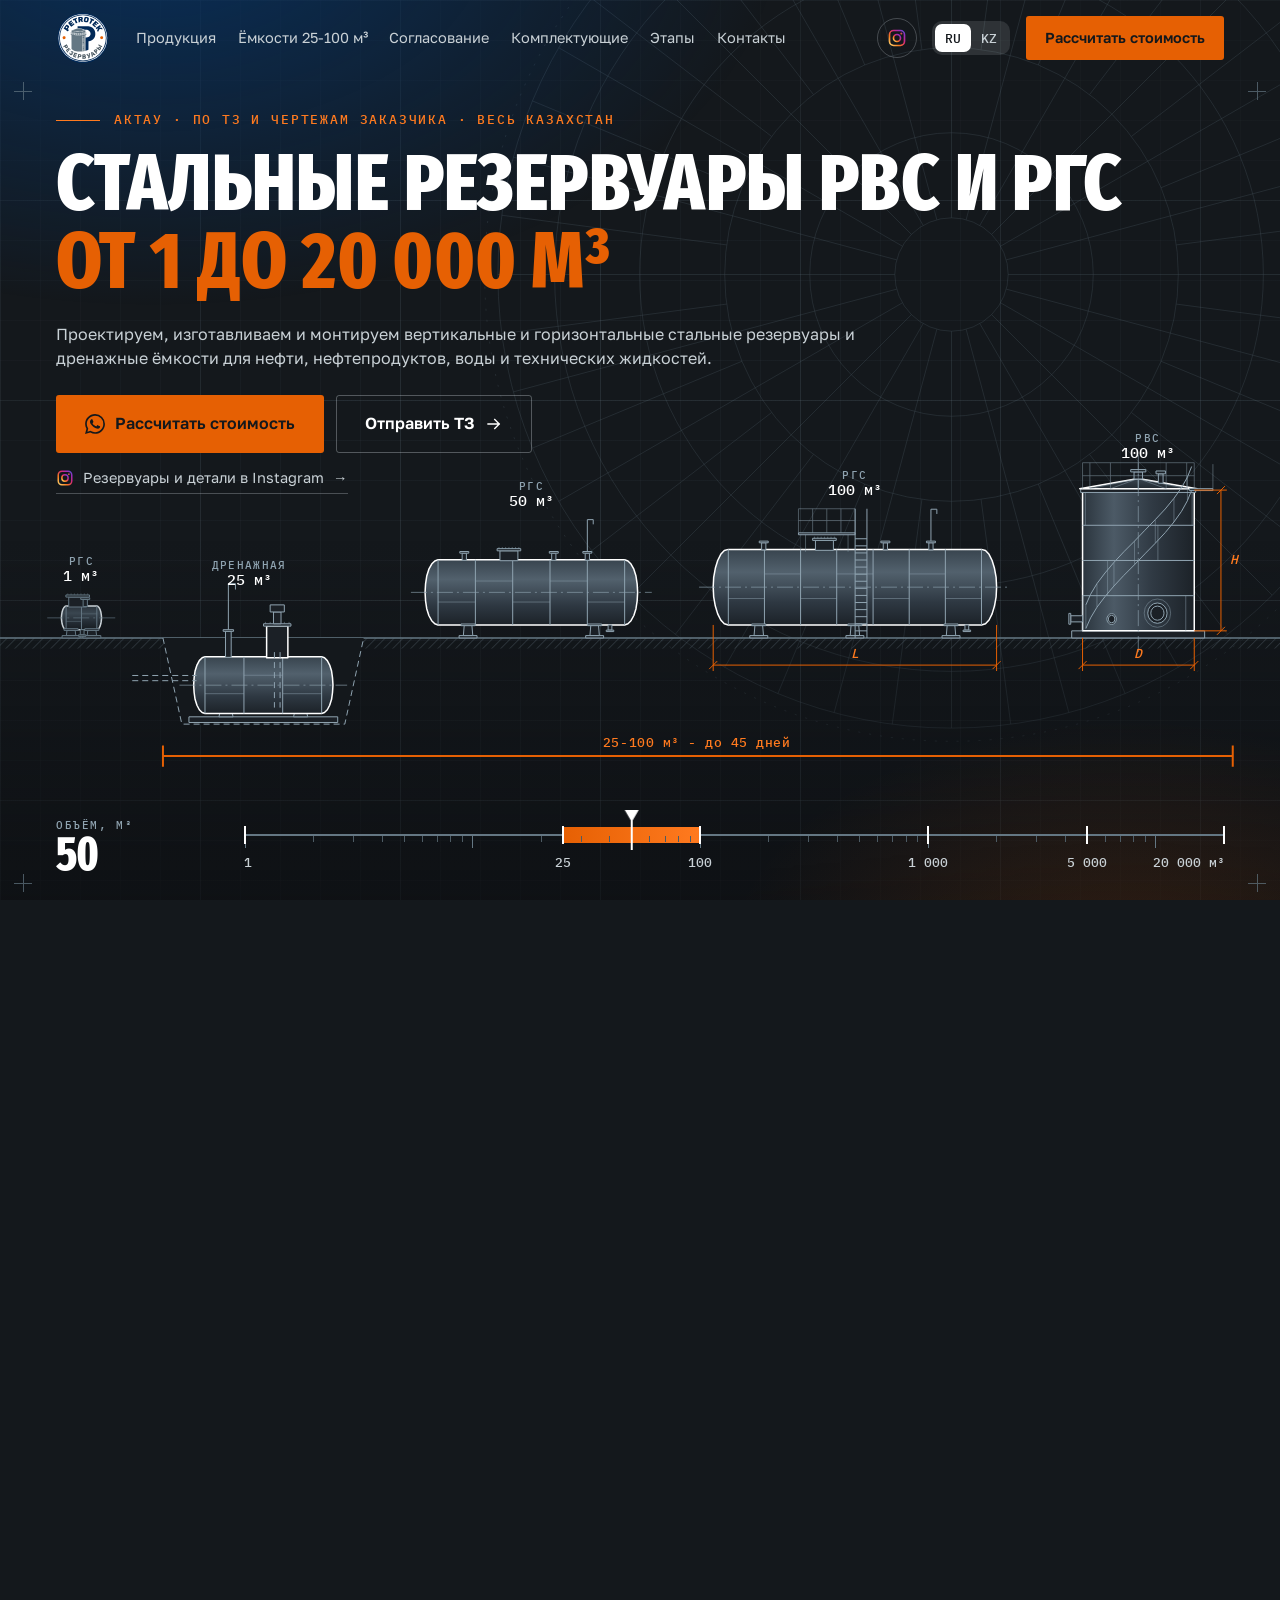
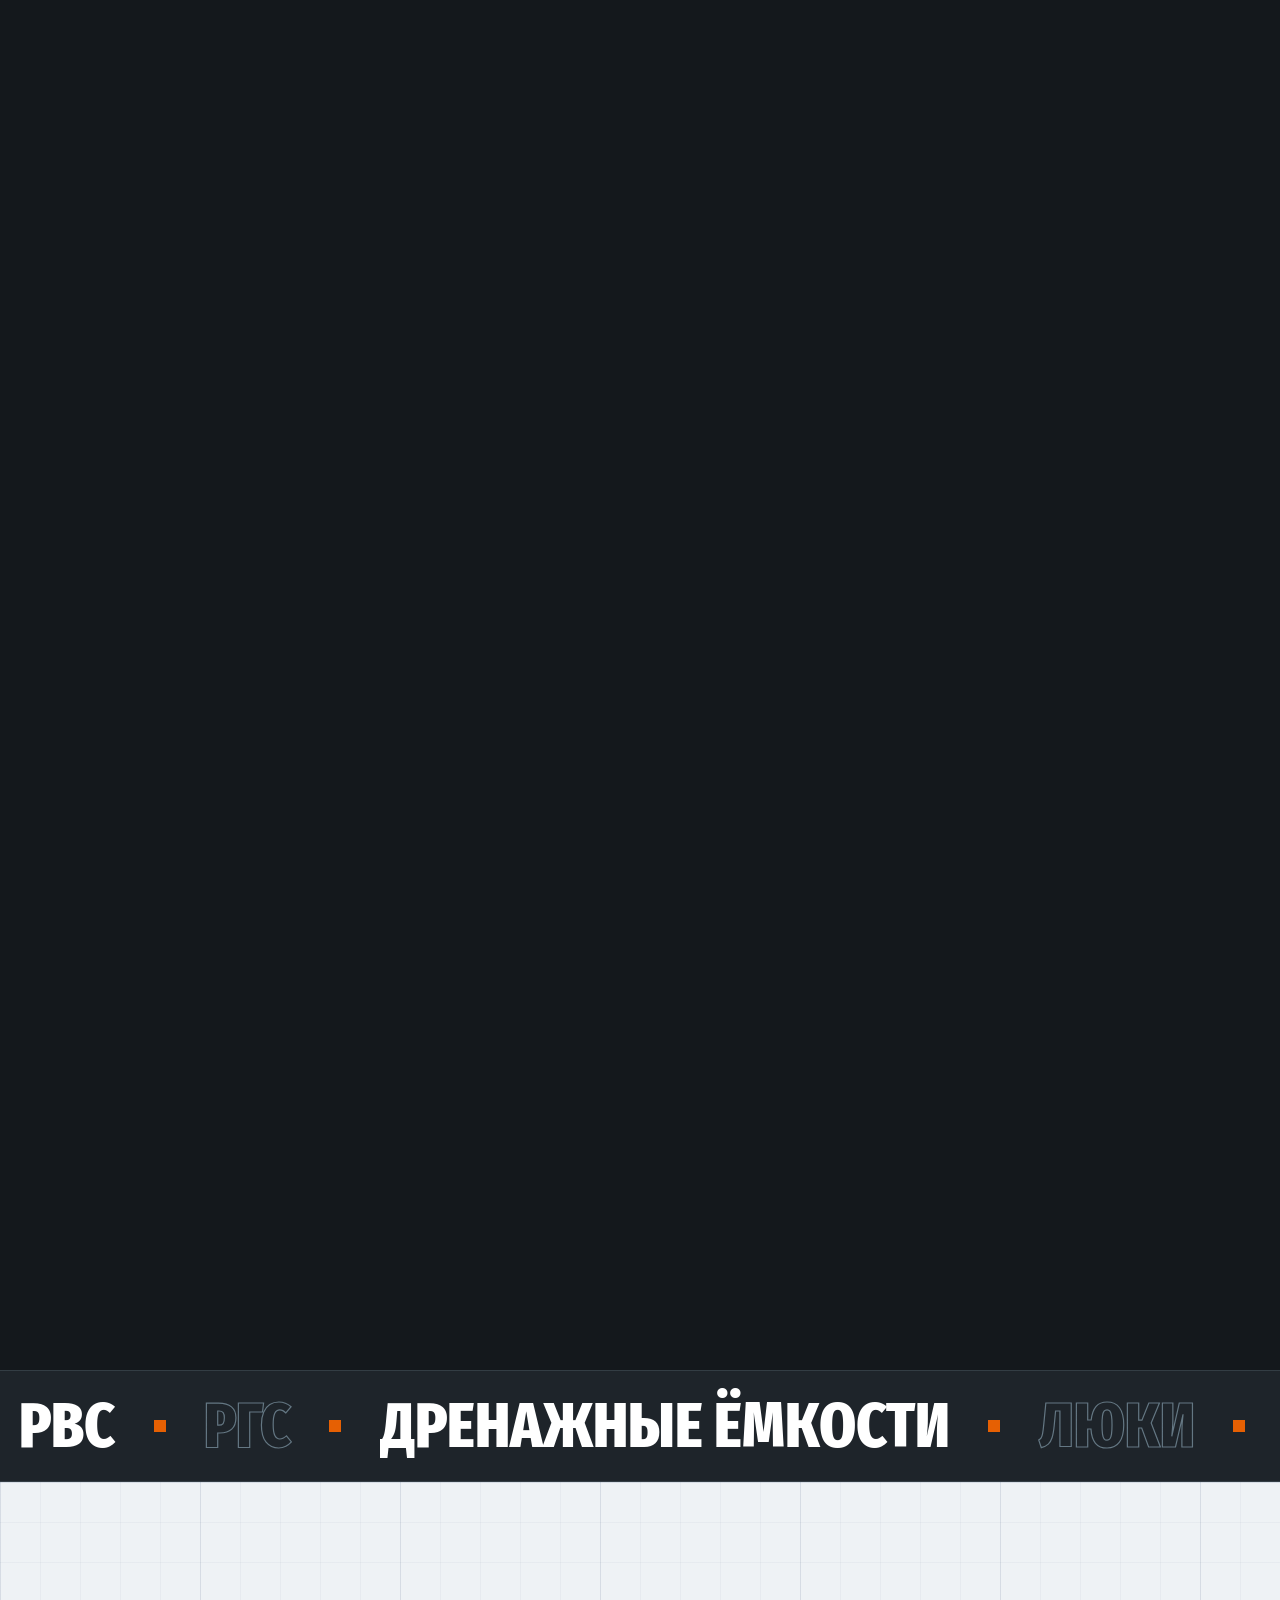
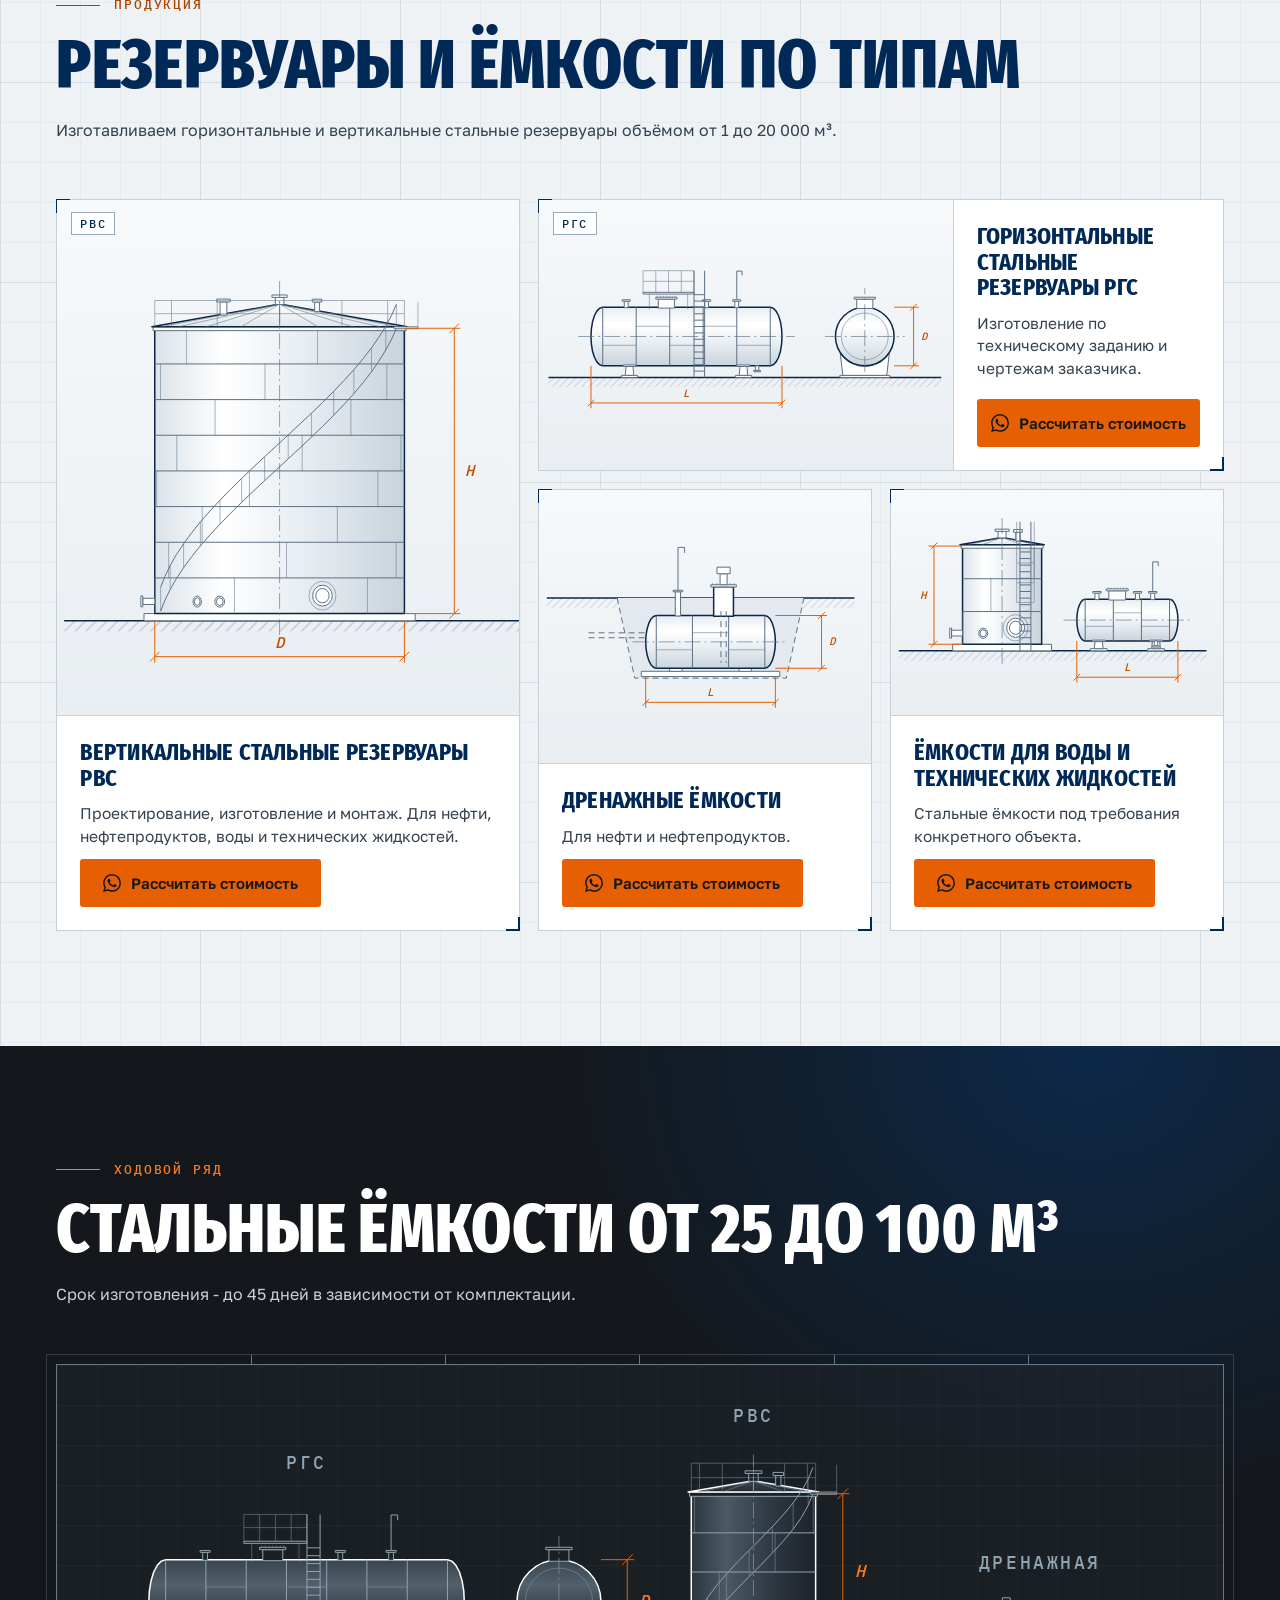
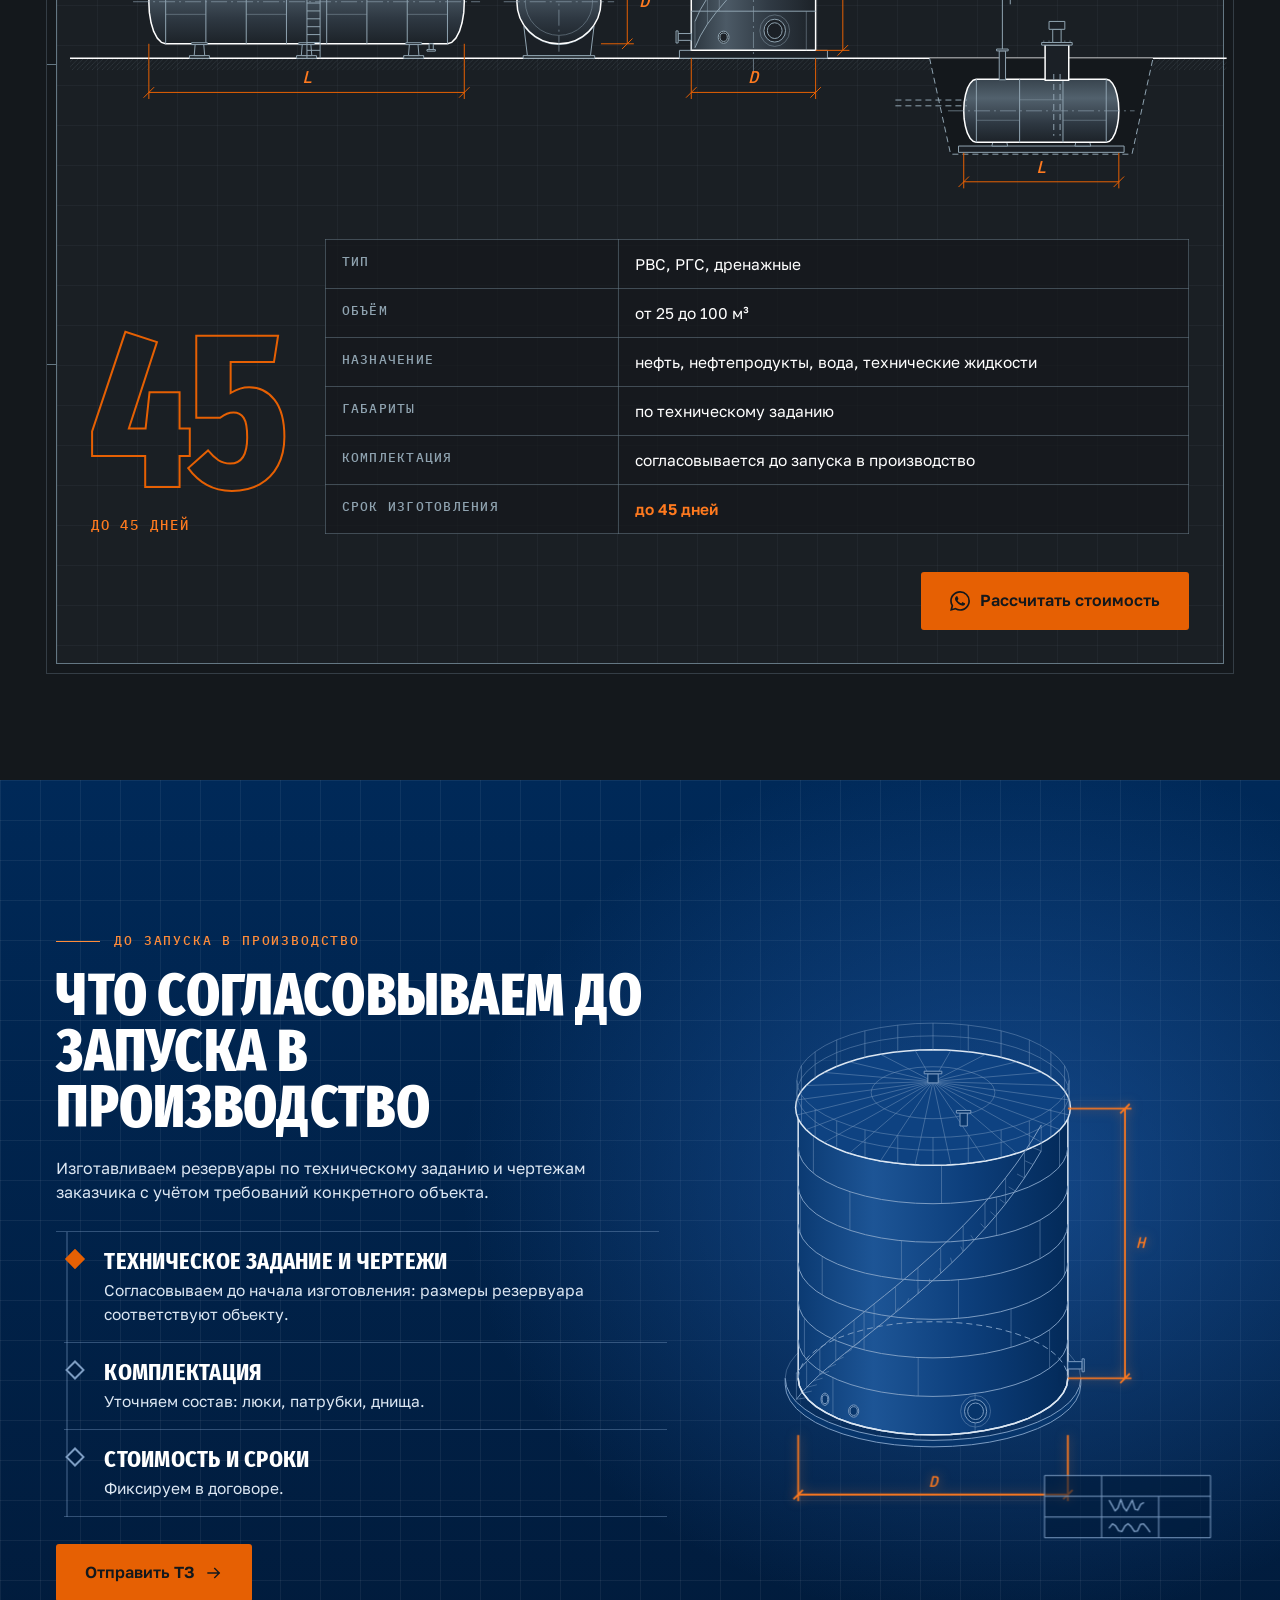
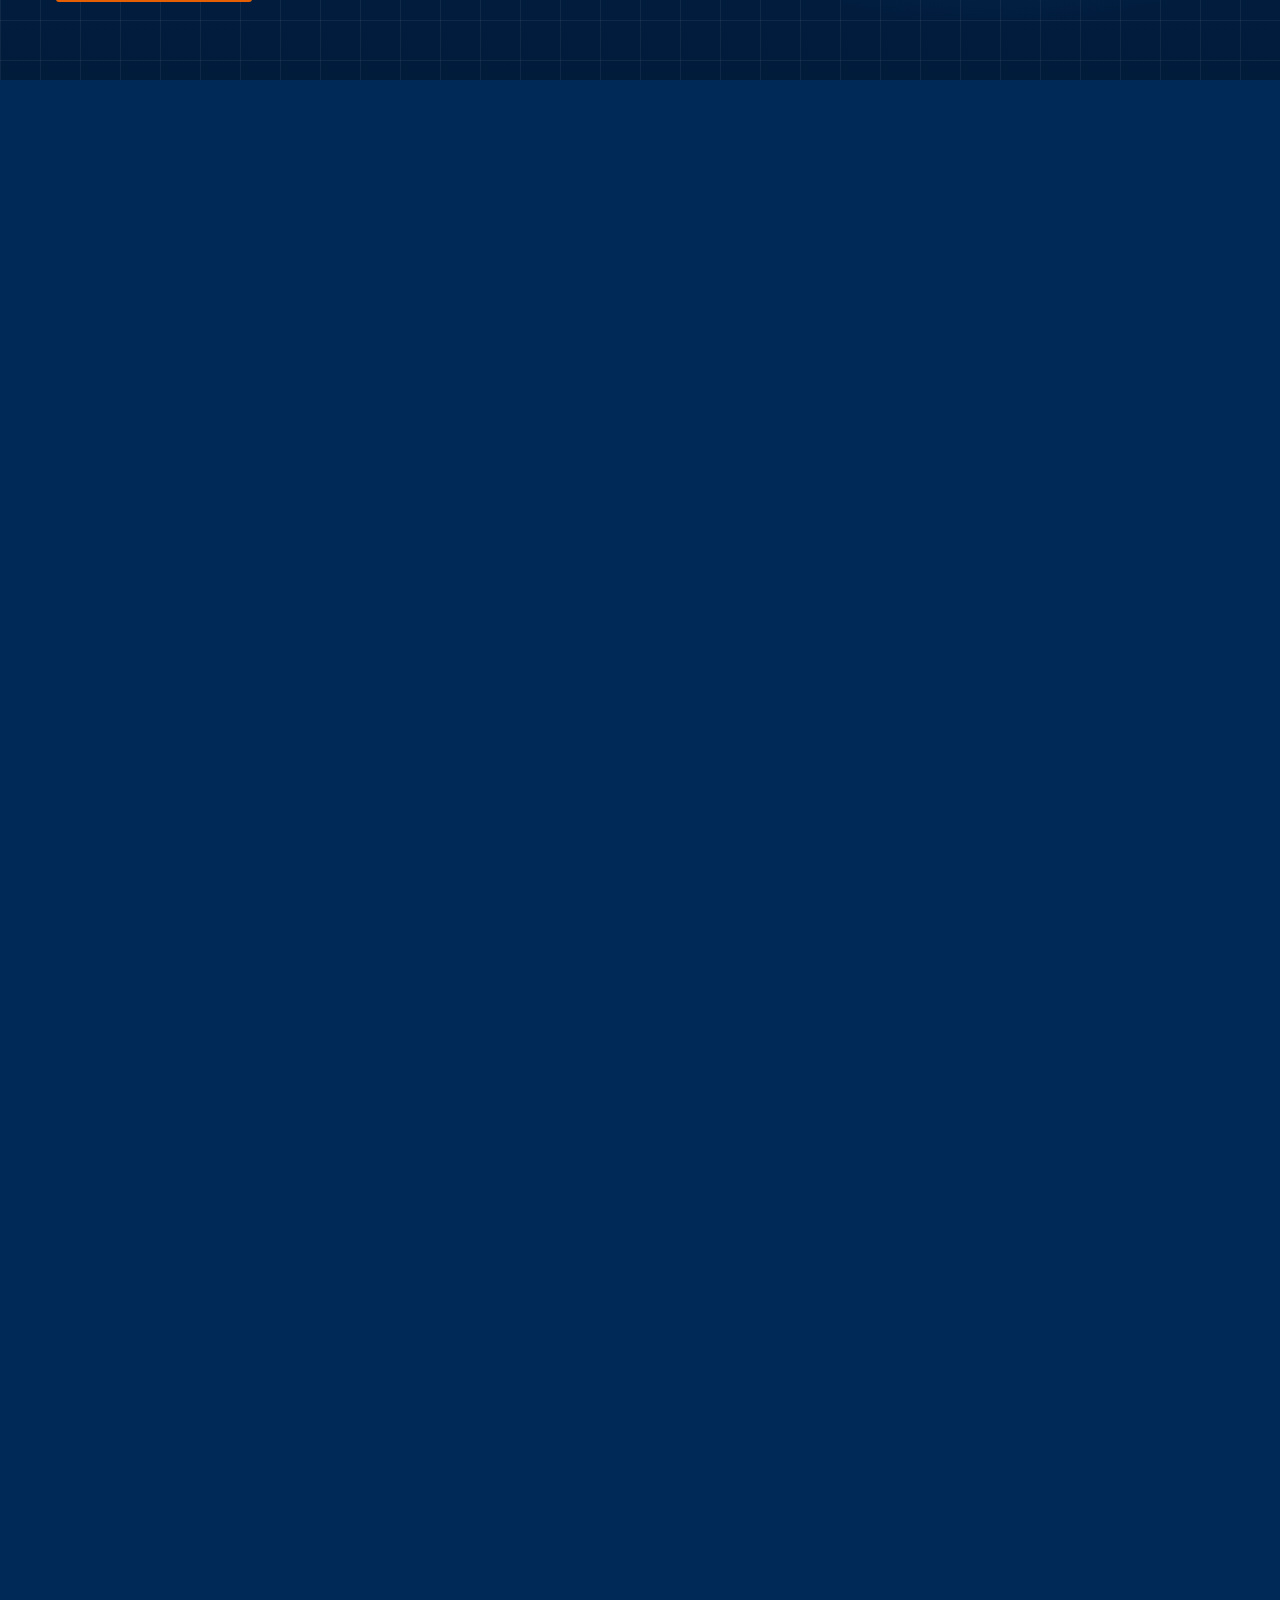
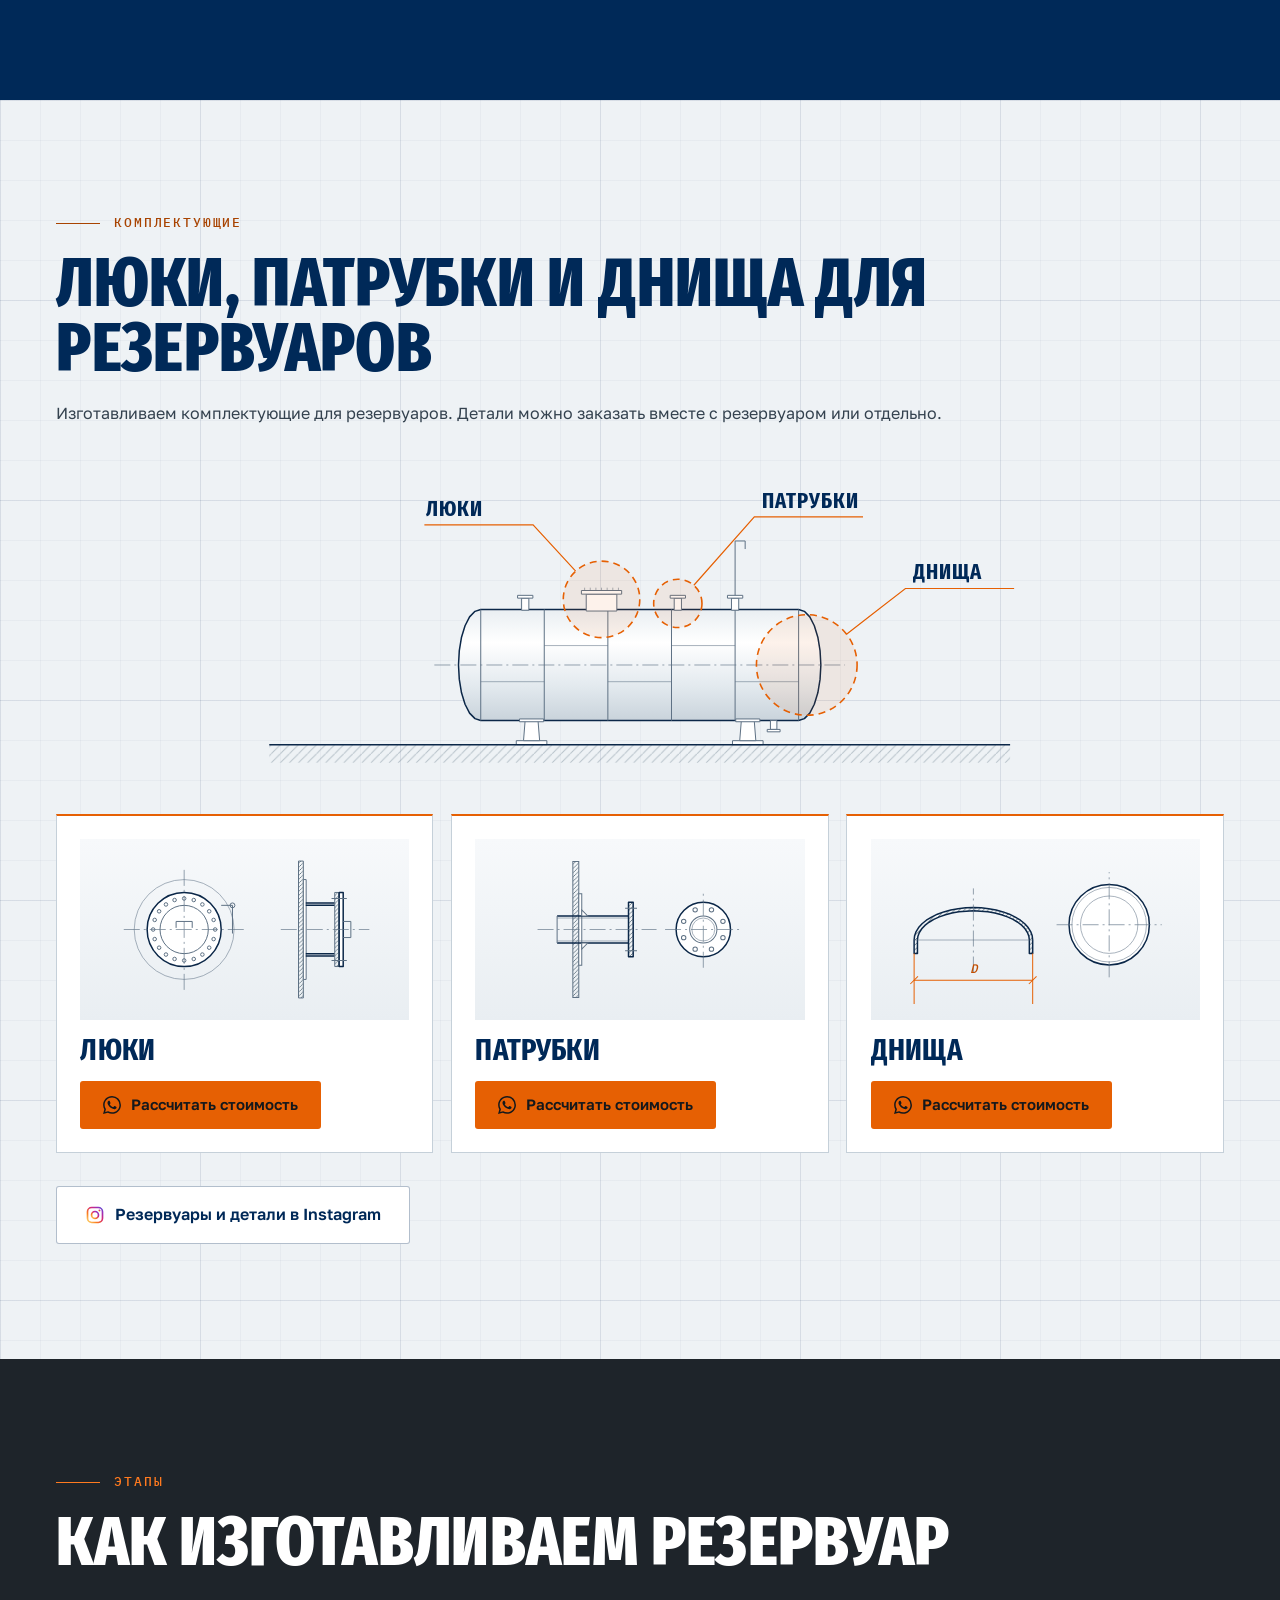
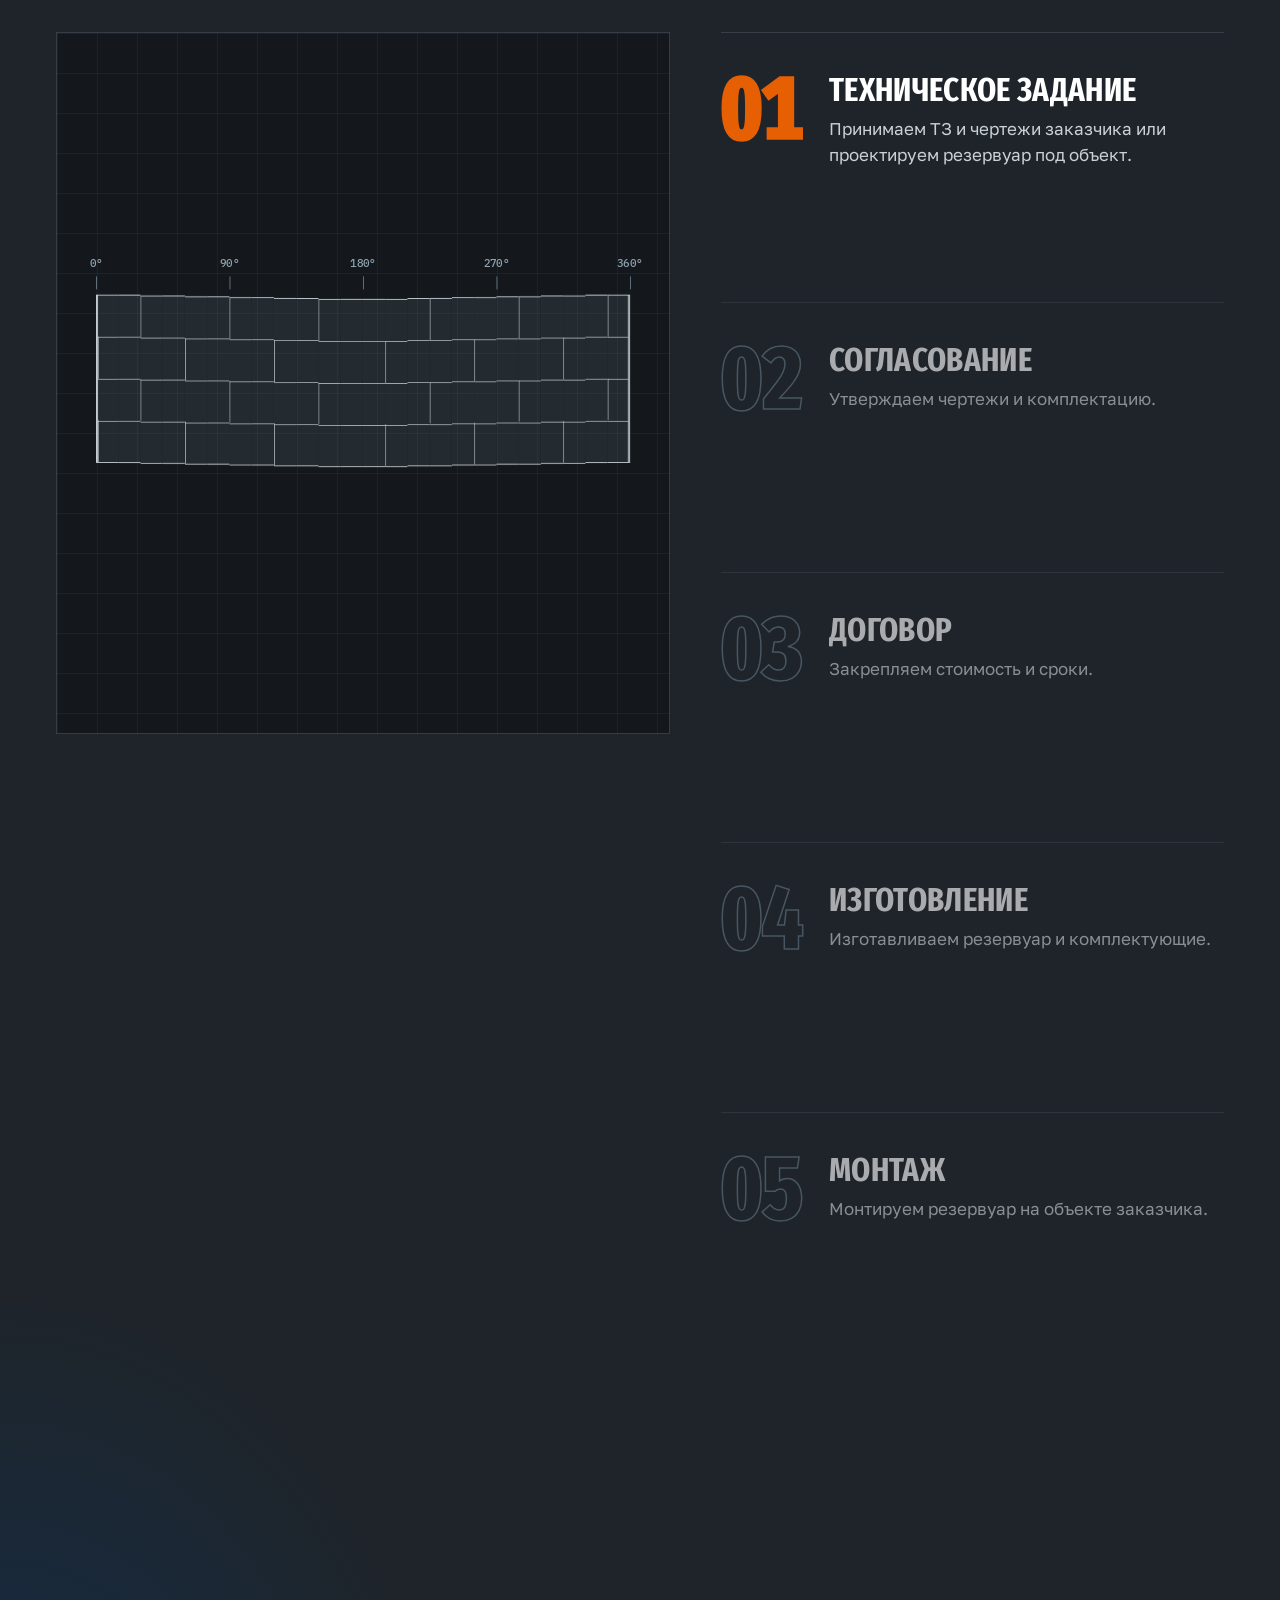
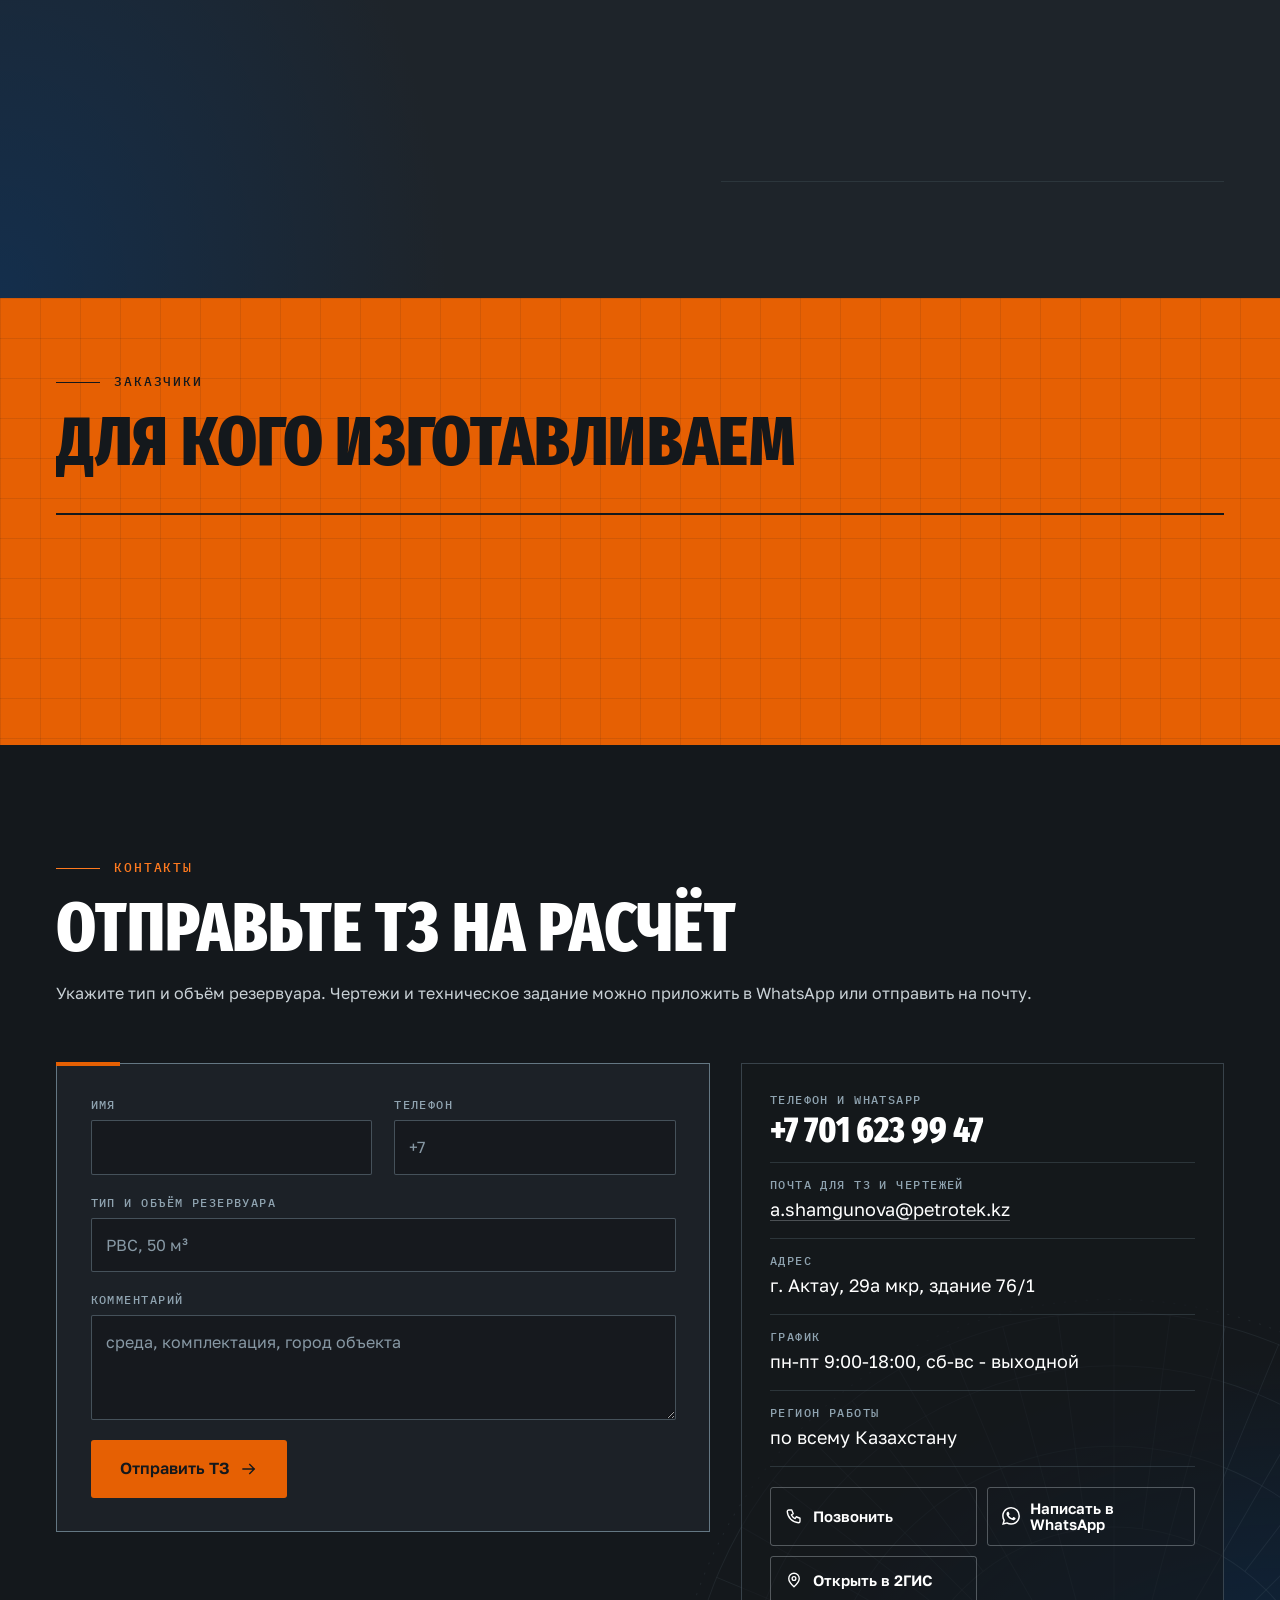
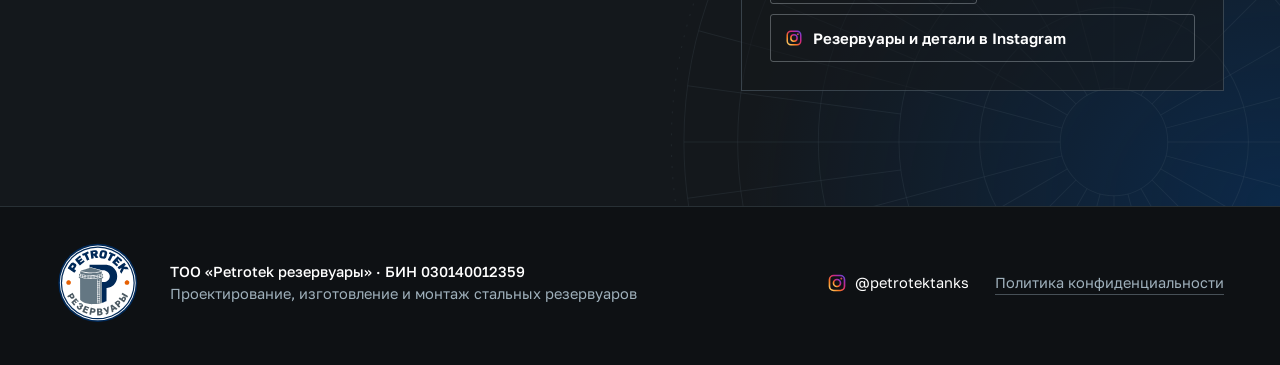
==== commit 31724352: "Этапы: финал монтажа держится в кадре, обечайка без заднего шва" ====
--- a/index.html
+++ b/index.html
@@ -25,7 +25,7 @@
 <link rel="preload" href="assets/fonts/fira-sans-extra-condensed-800-latin.woff2" as="font" type="font/woff2" crossorigin>
 <link rel="preload" href="assets/fonts/golos-text-400-600-cyrillic.woff2" as="font" type="font/woff2" crossorigin>
 <script>document.documentElement.className="js"</script>
-<link rel="stylesheet" href="styles.css?v=20261117-1">
+<link rel="stylesheet" href="styles.css?v=20261118-1">
 <script type="application/ld+json">
 {"@context":"https://schema.org","@type":"LocalBusiness","name":"ТОО «Petrotek резервуары»","url":"https://petrotek.kz/","image":"https://petrotek.kz/assets/og-image.jpg","logo":"https://petrotek.kz/assets/logo.svg","telephone":"+77016239947","email":"a.shamgunova@petrotek.kz","description":"Проектирование, изготовление и монтаж стальных резервуаров РВС, РГС и дренажных ёмкостей.","address":{"@type":"PostalAddress","addressCountry":"KZ","addressLocality":"Актау","streetAddress":"29а мкр, здание 76/1"},"areaServed":{"@type":"Country","name":"Казахстан"},"openingHoursSpecification":[{"@type":"OpeningHoursSpecification","dayOfWeek":["Monday","Tuesday","Wednesday","Thursday","Friday"],"opens":"09:00","closes":"18:00"}],"sameAs":["https://www.instagram.com/petrotektanks/"]}
 </script>
@@ -274,6 +274,7 @@
         <div class="roll" id="roll">
           <div class="roll-stage">
             <div class="roll-basew"><svg class="dw roll-base" viewBox="-149 -260.4 298 339.3" aria-hidden="true" style="width:298.0px"><path class="fs t" d="M100.8 5.3L100.3 9.4L98.9 13.5L96.4 17.5L93.1 21.5L88.9 25.2L83.8 28.8L77.9 32.1L71.3 35.2L63.9 38L56 40.5L47.5 42.6L38.6 44.4L29.3 45.8L19.7 46.8L9.9 47.4L0 47.6L-9.9 47.4L-19.7 46.8L-29.3 45.8L-38.6 44.4L-47.5 42.6L-56 40.5L-63.9 38L-71.3 35.2L-77.9 32.1L-83.8 28.8L-88.9 25.2L-93.1 21.5L-96.4 17.5L-98.9 13.5L-100.3 9.4L-100.8 5.3L-100.8 0L-100.3 4.1L-98.9 8.3L-96.4 12.3L-93.1 16.2L-88.9 20L-83.8 23.5L-77.9 26.9L-71.3 29.9L-63.9 32.7L-56 35.2L-47.5 37.3L-38.6 39.1L-29.3 40.5L-19.7 41.5L-9.9 42.1L0 42.3L9.9 42.1L19.7 41.5L29.3 40.5L38.6 39.1L47.5 37.3L56 35.2L63.9 32.7L71.3 29.9L77.9 26.9L83.8 23.5L88.9 20L93.1 16.2L96.4 12.3L98.9 8.3L100.3 4.1L100.8 0Z"/><path class="fs t" d="M100.8 0L99.9 5.5L97.4 11L93.1 16.2L87.3 21.2L80 25.8L71.3 29.9L61.4 33.6L50.4 36.7L38.6 39.1L26.1 40.9L13.2 42L0 42.3L-13.2 42L-26.1 40.9L-38.6 39.1L-50.4 36.7L-61.4 33.6L-71.3 29.9L-80 25.8L-87.3 21.2L-93.1 16.2L-97.4 11L-99.9 5.5L-100.8 0L-99.9 -5.5L-97.4 -11L-93.1 -16.2L-87.3 -21.2L-80 -25.8L-71.3 -29.9L-61.4 -33.6L-50.4 -36.7L-38.6 -39.1L-26.1 -40.9L-13.2 -42L0 -42.3L13.2 -42L26.1 -40.9L38.6 -39.1L50.4 -36.7L61.4 -33.6L71.3 -29.9L80 -25.8L87.3 -21.2L93.1 -16.2L97.4 -11L99.9 -5.5L100.8 0Z"/><path class="c" d="M91.1 0L90.4 5L88 9.9L84.2 14.7L78.9 19.1L72.3 23.3L64.5 27.1L55.5 30.4L45.6 33.2L34.9 35.4L23.6 37L11.9 38L0 38.3L-11.9 38L-23.6 37L-34.9 35.4L-45.6 33.2L-55.5 30.4L-64.5 27.1L-72.3 23.3L-78.9 19.1L-84.2 14.7L-88 9.9L-90.4 5L-91.1 0L-90.4 -5L-88 -9.9L-84.2 -14.7L-78.9 -19.1L-72.3 -23.3L-64.5 -27.1L-55.5 -30.4L-45.6 -33.2L-34.9 -35.4L-23.6 -37L-11.9 -38L0 -38.3L11.9 -38L23.6 -37L34.9 -35.4L45.6 -33.2L55.5 -30.4L64.5 -27.1L72.3 -23.3L78.9 -19.1L84.2 -14.7L88 -9.9L90.4 -5L91.1 0"/></svg></div>
+            <div class="roll-shellw"><svg class="dw roll-shell" viewBox="-149 -260.4 298 339.3" aria-hidden="true" style="width:298.0px"><path class="fv c" d="M91.1 0L90.4 5L88 9.9L84.2 14.7L78.9 19.1L72.3 23.3L64.5 27.1L55.5 30.4L45.6 33.2L34.9 35.4L23.6 37L11.9 38L0 38.3L-11.9 38L-23.6 37L-34.9 35.4L-45.6 33.2L-55.5 30.4L-64.5 27.1L-72.3 23.3L-78.9 19.1L-84.2 14.7L-88 9.9L-90.4 5L-91.1 0L-91.1 -181.5L-90.4 -176.5L-88 -171.6L-84.2 -166.9L-78.9 -162.4L-72.3 -158.2L-64.5 -154.4L-55.5 -151.1L-45.6 -148.4L-34.9 -146.1L-23.6 -144.5L-11.9 -143.5L0 -143.2L11.9 -143.5L23.6 -144.5L34.9 -146.1L45.6 -148.4L55.5 -151.1L64.5 -154.4L72.3 -158.2L78.9 -162.4L84.2 -166.9L88 -171.6L90.4 -176.5L91.1 -181.5Z"/><path class="t" d="M91.1 -25.9L90.4 -20.9L88 -16L84.2 -11.3L78.9 -6.8L72.3 -2.6L64.5 1.1L55.5 4.4L45.6 7.2L34.9 9.4L23.6 11L11.9 12L0 12.4L-11.9 12L-23.6 11L-34.9 9.4L-45.6 7.2L-55.5 4.4L-64.5 1.1L-72.3 -2.6L-78.9 -6.8L-84.2 -11.3L-88 -16L-90.4 -20.9L-91.1 -25.9M91.1 -51.9L90.4 -46.9L88 -42L84.2 -37.2L78.9 -32.7L72.3 -28.6L64.5 -24.8L55.5 -21.5L45.6 -18.7L34.9 -16.5L23.6 -14.9L11.9 -13.9L0 -13.6L-11.9 -13.9L-23.6 -14.9L-34.9 -16.5L-45.6 -18.7L-55.5 -21.5L-64.5 -24.8L-72.3 -28.6L-78.9 -32.7L-84.2 -37.2L-88 -42L-90.4 -46.9L-91.1 -51.9M91.1 -77.8L90.4 -72.8L88 -67.9L84.2 -63.1L78.9 -58.6L72.3 -54.5L64.5 -50.7L55.5 -47.4L45.6 -44.6L34.9 -42.4L23.6 -40.8L11.9 -39.8L0 -39.5L-11.9 -39.8L-23.6 -40.8L-34.9 -42.4L-45.6 -44.6L-55.5 -47.4L-64.5 -50.7L-72.3 -54.5L-78.9 -58.6L-84.2 -63.1L-88 -67.9L-90.4 -72.8L-91.1 -77.8M91.1 -103.7L90.4 -98.7L88 -93.8L84.2 -89.1L78.9 -84.6L72.3 -80.4L64.5 -76.6L55.5 -73.3L45.6 -70.6L34.9 -68.3L23.6 -66.7L11.9 -65.8L0 -65.4L-11.9 -65.8L-23.6 -66.7L-34.9 -68.3L-45.6 -70.6L-55.5 -73.3L-64.5 -76.6L-72.3 -80.4L-78.9 -84.6L-84.2 -89.1L-88 -93.8L-90.4 -98.7L-91.1 -103.7M91.1 -129.6L90.4 -124.6L88 -119.7L84.2 -115L78.9 -110.5L72.3 -106.3L64.5 -102.6L55.5 -99.3L45.6 -96.5L34.9 -94.3L23.6 -92.7L11.9 -91.7L0 -91.4L-11.9 -91.7L-23.6 -92.7L-34.9 -94.3L-45.6 -96.5L-55.5 -99.3L-64.5 -102.6L-72.3 -106.3L-78.9 -110.5L-84.2 -115L-88 -119.7L-90.4 -124.6L-91.1 -129.6M91.1 -155.6L90.4 -150.6L88 -145.7L84.2 -140.9L78.9 -136.4L72.3 -132.3L64.5 -128.5L55.5 -125.2L45.6 -122.4L34.9 -120.2L23.6 -118.6L11.9 -117.6L0 -117.3L-11.9 -117.6L-23.6 -118.6L-34.9 -120.2L-45.6 -122.4L-55.5 -125.2L-64.5 -128.5L-72.3 -132.3L-78.9 -136.4L-84.2 -140.9L-88 -145.7L-90.4 -150.6L-91.1 -155.6"/><path class="u" d="M90.7 3.8L90.7 -22.1M28.4 36.4L28.4 10.4M-67.7 25.6L-67.7 -0.3M78.8 -6.7L78.8 -32.6M-10 12.1L-10 -13.8M-86.9 -14.4L-86.9 -40.3M52.7 -20.6L52.7 -46.6M-46.6 -19L-46.6 -44.9M88.8 -69.2L88.8 -95.1M17.2 -40.2L17.2 -66.1M-74.9 -56L-74.9 -81.9M72.3 -80.4L72.3 -106.4M-21.4 -66.5L-21.4 -92.4M-89.7 -96.9L-89.7 -122.8M42.9 -95.9L42.9 -121.8M-56.2 -99.5L-56.2 -125.4M85.5 -142.3L85.5 -168.2M5.7 -117.4L5.7 -143.3M-80.8 -137.9L-80.8 -163.8"/><path class="hd" d="M-91.1 0L-90.4 -5L-88 -9.9L-84.2 -14.7L-78.9 -19.1L-72.3 -23.3L-64.5 -27.1L-55.5 -30.4L-45.6 -33.2L-34.9 -35.4L-23.6 -37L-11.9 -38L0 -38.3L11.9 -38L23.6 -37L34.9 -35.4L45.6 -33.2L55.5 -30.4L64.5 -27.1L72.3 -23.3L78.9 -19.1L84.2 -14.7L88 -9.9L90.4 -5L91.1 0"/><g class="mko"><ellipse class="fs t" cx="55.5" cy="-16.8" rx="6.8" ry="8.3"/><ellipse class="t" cx="55.5" cy="-16.8" rx="4.8" ry="6"/><ellipse class="fs t" cx="-72.3" cy="-16.6" rx="3.5" ry="5.4"/><ellipse class="t" cx="-72.3" cy="-16.6" rx="2.5" ry="3.9"/><ellipse class="fs t" cx="-85.1" cy="-58.9" rx="2" ry="4.9"/><ellipse class="t" cx="-85.1" cy="-58.9" rx="1.4" ry="3.5"/></g></svg></div>
             <div class="roll-3d"><div class="roll-root"><div class="stp r j1 first"><div class="stp r j2"><div class="stp r j3"><i class="mk mk-h"></i><div class="stp r j0"><div class="stp r j1"><div class="stp r j2"><div class="stp r j3"><div class="stp r j0"><i class="mk mk-n" style="top:18%"></i><div class="stp r j1"><div class="stp r j2"><div class="stp r j3"><div class="stp r j0"></div></div></div></div></div></div></div></div></div></div></div></div><div class="stp l j3 first"><div class="stp l j0"><div class="stp l j1"><div class="stp l j2"><i class="mk mk-n" style="top:78%"></i><div class="stp l j3"><div class="stp l j0"><i class="mk mk-n" style="top:78%"></i><div class="stp l j1"><div class="stp l j2"><div class="stp l j3"><div class="stp l j0"><div class="stp l j1"><div class="stp l j2"></div></div></div></div></div></div></div></div></div></div></div></div></div></div>
             <div class="roll-overw"><svg class="dw roll-over" viewBox="-149 -260.4 298 339.3" aria-hidden="true" style="width:298.0px"><g class="iso-roof"><path class="fr c" d="M92.9 -182.2L92.5 -178.4L91.1 -174.6L88.9 -170.9L85.8 -167.3L81.9 -163.8L77.2 -160.5L71.8 -157.5L65.7 -154.6L58.9 -152L51.6 -149.8L43.8 -147.8L35.6 -146.2L27 -144.9L18.1 -143.9L9.1 -143.4L0 -143.2L-9.1 -143.4L-18.1 -143.9L-27 -144.9L-35.6 -146.2L-43.8 -147.8L-51.6 -149.8L-58.9 -152L-65.7 -154.6L-71.8 -157.5L-77.2 -160.5L-81.9 -163.8L-85.8 -167.3L-88.9 -170.9L-91.1 -174.6L-92.5 -178.4L-92.9 -182.2L-92.5 -186L-91.1 -189.8L-88.9 -193.5L-85.8 -197.1L-81.9 -200.6L-77.2 -203.9L-71.8 -207L-65.7 -209.8L-58.9 -212.4L-51.6 -214.6L-43.8 -216.6L-35.6 -218.3L-27 -219.5L-18.1 -220.5L-9.1 -221L0 -221.2L9.1 -221L18.1 -220.5L27 -219.5L35.6 -218.3L43.8 -216.6L51.6 -214.6L58.9 -212.4L65.7 -209.8L71.8 -207L77.2 -203.9L81.9 -200.6L85.8 -197.1L88.9 -193.5L91.1 -189.8L92.5 -186L92.9 -182.2Z"/><path class="u" d="M92.1 -177.1L0 -199.7M85.8 -167.3L0 -199.7M73.7 -158.5L0 -199.7M56.6 -151.3L0 -199.7M35.6 -146.2L0 -199.7M12.1 -143.5L0 -199.7M-12.1 -143.5L0 -199.7M-35.6 -146.2L0 -199.7M-56.6 -151.3L0 -199.7M-73.7 -158.5L0 -199.7M-85.8 -167.3L0 -199.7M-92.1 -177.1L0 -199.7M-92.1 -187.3L0 -199.7M-85.8 -197.1L0 -199.7M-73.7 -206L0 -199.7M-56.6 -213.2L0 -199.7M-35.6 -218.3L0 -199.7M-12.1 -220.9L0 -199.7M12.1 -220.9L0 -199.7M35.6 -218.3L0 -199.7M56.6 -213.2L0 -199.7M73.7 -206L0 -199.7M85.8 -197.1L0 -199.7M92.1 -187.3L0 -199.7"/><path class="u" d="M41.8 -192.2L41.4 -189.9L40.4 -187.7L38.6 -185.5L36.2 -183.5L33.2 -181.5L29.6 -179.8L25.4 -178.3L20.9 -177L16 -176L10.8 -175.3L5.5 -174.8L0 -174.7L-5.5 -174.8L-10.8 -175.3L-16 -176L-20.9 -177L-25.4 -178.3L-29.6 -179.8L-33.2 -181.5L-36.2 -183.5L-38.6 -185.5L-40.4 -187.7L-41.4 -189.9L-41.8 -192.2L-41.4 -194.5L-40.4 -196.8L-38.6 -199L-36.2 -201L-33.2 -202.9L-29.6 -204.6L-25.4 -206.2L-20.9 -207.4L-16 -208.5L-10.8 -209.2L-5.5 -209.6L0 -209.8L5.5 -209.6L10.8 -209.2L16 -208.5L20.9 -207.4L25.4 -206.2L29.6 -204.6L33.2 -202.9L36.2 -201L38.6 -199L40.4 -196.8L41.4 -194.5L41.8 -192.2"/><rect class="fs t" x="-3.5" y="-205" width="7" height="6.1"/><rect class="fs t" x="-6" y="-206.7" width="11.9" height="1.8"/><rect class="fs t" x="18.2" y="-178.5" width="4.9" height="8.8"/><rect class="fs t" x="15.8" y="-180.2" width="9.8" height="1.8"/></g><g class="iso-rail"><path class="u r" d="M92 -182.2L92 -200.6M88.9 -172.2L88.9 -190.6M79.7 -162.9L79.7 -181.3M65.1 -154.9L65.1 -173.3M46 -148.7L46 -167.1M23.8 -144.9L23.8 -163.3M0 -143.6L0 -162M-23.8 -144.9L-23.8 -163.3M-46 -148.7L-46 -167.1M-65.1 -154.9L-65.1 -173.3M-79.7 -162.9L-79.7 -181.3M-88.9 -172.2L-88.9 -190.6M-92 -182.2L-92 -200.6M-88.9 -192.2L-88.9 -210.6M-79.7 -201.5L-79.7 -219.9M-65.1 -209.5L-65.1 -227.9M-46 -215.7L-46 -234.1M-23.8 -219.5L-23.8 -237.9M0 -220.9L0 -239.3M23.8 -219.5L23.8 -237.9M46 -215.7L46 -234.1M65.1 -209.5L65.1 -227.9M79.7 -201.5L79.7 -219.9M88.9 -192.2L88.9 -210.6M92 -182.2L92 -200.6"/><path class="u r" d="M92 -200.6L91.2 -195.6L88.9 -190.6L85 -185.8L79.7 -181.3L73 -177.1L65.1 -173.3L56 -169.9L46 -167.1L35.2 -164.9L23.8 -163.3L12 -162.3L0 -162L-12 -162.3L-23.8 -163.3L-35.2 -164.9L-46 -167.1L-56 -169.9L-65.1 -173.3L-73 -177.1L-79.7 -181.3L-85 -185.8L-88.9 -190.6L-91.2 -195.6L-92 -200.6L-91.2 -205.7L-88.9 -210.6L-85 -215.4L-79.7 -219.9L-73 -224.1L-65.1 -227.9L-56 -231.3L-46 -234.1L-35.2 -236.3L-23.8 -237.9L-12 -238.9L0 -239.3L12 -238.9L23.8 -237.9L35.2 -236.3L46 -234.1L56 -231.3L65.1 -227.9L73 -224.1L79.7 -219.9L85 -215.4L88.9 -210.6L91.2 -205.7L92 -200.6M92 -192L91.2 -187L88.9 -182L85 -177.2L79.7 -172.7L73 -168.5L65.1 -164.7L56 -161.4L46 -158.5L35.2 -156.3L23.8 -154.7L12 -153.7L0 -153.4L-12 -153.7L-23.8 -154.7L-35.2 -156.3L-46 -158.5L-56 -161.4L-65.1 -164.7L-73 -168.5L-79.7 -172.7L-85 -177.2L-88.9 -182L-91.2 -187L-92 -192L-91.2 -197.1L-88.9 -202L-85 -206.8L-79.7 -211.3L-73 -215.6L-65.1 -219.4L-56 -222.7L-46 -225.5L-35.2 -227.7L-23.8 -229.4L-12 -230.3L0 -230.7L12 -230.3L23.8 -229.4L35.2 -227.7L46 -225.5L56 -222.7L65.1 -219.4L73 -215.6L79.7 -211.3L85 -206.8L88.9 -202L91.2 -197.1L92 -192"/></g><g class="iso-stair"><path class="t s" d="M-92.4 14.3L-89 10.1L-85.1 5.9L-80.6 1.5L-75.7 -3.1L-70.2 -7.8L-64.3 -12.8L-58 -17.9L-51.3 -23.3L-44.3 -28.8L-37 -34.7L-29.5 -40.7L-21.7 -47.1L-13.9 -53.7L-5.9 -60.5L2.1 -67.6L10.1 -75L18 -82.7L25.8 -90.6L33.4 -98.8L40.8 -107.3L48 -115.9L54.8 -124.9L61.3 -134L67.4 -143.3L73.1 -152.9M-92.4 -3.3L-89 -7.4L-85.1 -11.7L-80.6 -16.1L-75.7 -20.6L-70.2 -25.4L-64.3 -30.3L-58 -35.4L-51.3 -40.8L-44.3 -46.4L-37 -52.2L-29.5 -58.3L-21.7 -64.6L-13.9 -71.2L-5.9 -78.1L2.1 -85.2L10.1 -92.6L18 -100.2L25.8 -108.2L33.4 -116.3L40.8 -124.8L48 -133.5L54.8 -142.4L61.3 -151.5L67.4 -160.9L73.1 -170.4"/><path class="u s" d="M-84.9 13L-92.4 14.3M-92.4 14.3L-92.4 -3.3M-81.8 8.6L-89 10.1M-78.2 4.1L-85.1 5.9M-85.1 5.9L-85.1 -11.7M-74.1 -0.5L-80.6 1.5M-69.6 -5.3L-75.7 -3.1M-75.7 -3.1L-75.7 -20.6M-64.5 -10.3L-70.2 -7.8M-59.1 -15.4L-64.3 -12.8M-64.3 -12.8L-64.3 -30.3M-53.3 -20.7L-58 -17.9M-47.2 -26.2L-51.3 -23.3M-51.3 -23.3L-51.3 -40.8M-40.7 -31.9L-44.3 -28.8M-34 -37.8L-37 -34.7M-37 -34.7L-37 -52.2M-27.1 -44L-29.5 -40.7M-20 -50.4L-21.7 -47.1M-21.7 -47.1L-21.7 -64.6M-12.7 -57L-13.9 -53.7M-5.4 -63.9L-5.9 -60.5M-5.9 -60.5L-5.9 -78.1M1.9 -71L2.1 -67.6M9.2 -78.4L10.1 -75M10.1 -75L10.1 -92.6M16.5 -86L18 -82.7M23.7 -93.9L25.8 -90.6M25.8 -90.6L25.8 -108.2M30.7 -102L33.4 -98.8M37.5 -110.3L40.8 -107.3M40.8 -107.3L40.8 -124.8M44.1 -118.9L48 -115.9M50.4 -127.7L54.8 -124.9M54.8 -124.9L54.8 -142.4M56.4 -136.7L61.3 -134M62 -145.8L67.4 -143.3M67.4 -143.3L67.4 -160.9M67.2 -155.2L73.1 -152.9"/></g></svg></div>
             <div class="roll-ax"><span>0°</span><span>90°</span><span>180°</span><span>270°</span><span>360°</span></div>
@@ -369,6 +370,6 @@
 </nav>
 
 <script src="assets/vendor/lenis.min.js" defer></script>
-<script src="script.js?v=20261117-1" defer></script>
+<script src="script.js?v=20261118-1" defer></script>
 </body>
 </html>
--- a/styles.css
+++ b/styles.css
@@ -366,6 +366,13 @@
 .mk{position:absolute;left:50%;top:70%;width:14px;height:14px;margin:-7px 0 0 -7px;border:2px solid var(--or2);border-radius:50%;background:rgba(230,96,3,.25);opacity:0;transform:scale(.2);transition:opacity var(--t2) var(--e),transform var(--t2) var(--e)}
 .mk-h{width:20px;height:20px;margin:-10px 0 0 -10px;top:74%}
 .roll.marks .mk{opacity:1;transform:none}
+/* финал «Монтаж»: 3D-лист гаснет, проявляется плоская обечайка (задний шов и задние патрубки не просвечивают) */
+.roll-3d{transition:opacity .6s var(--e)}
+.roll.done .roll-3d{opacity:0}
+.roll-shellw{position:absolute;left:50%;top:50%;transform:translate(-50%,-50%);opacity:0;transition:opacity .6s var(--e)}
+.roll-shell{max-width:none;height:auto;--ln:#fff;--ln2:#C9D1D6}
+.roll-shell .mko .c{stroke:var(--or2)}.roll-shell .mko .fs{fill:rgba(230,96,3,.25);stroke:var(--or2)}
+.roll.done .roll-shellw{opacity:1}
 .roll-basew,.roll-overw{position:absolute;left:50%;top:50%;transform:translate(-50%,-50%);opacity:0;transition:opacity .6s var(--e)}
 .roll-over,.roll-base{max-width:none;height:auto}
 .roll-over{--ln:#fff;--ln2:#C9D1D6}
@@ -383,6 +390,8 @@
 .roll.rolling .roll-ax,.roll.rolling .roll-stamp{opacity:0}
 .et-list li{display:grid;grid-template-columns:auto minmax(0,1fr);gap:clamp(16px,2vw,34px);align-items:start;padding:clamp(22px,4.4vh,54px) 0;border-top:1px solid rgba(100,119,131,.35);min-height:30vh;opacity:.62;transition:opacity var(--t2) var(--e)}
 .et-list li:last-child{border-bottom:1px solid rgba(100,119,131,.35)}
+/* после шага 05 кадр держится в экране ~40vh прокрутки, чтобы готовый резервуар успели рассмотреть */
+@media (min-width:901px){.et-list li:last-child{min-height:max(34vh,calc(var(--hh) + min(78vh,720px) - 12vh))}}
 .et-n{font:800 clamp(64px,7vw,128px)/.82 var(--fd);color:transparent;-webkit-text-stroke:1.5px var(--steel);transition:color var(--t2) var(--e),-webkit-text-stroke-color var(--t2) var(--e);font-variant-numeric:tabular-nums}
 .et-list p{margin-top:8px;max-width:520px}
 .et-list .h3{font-size:clamp(26px,2.6vw,44px)}
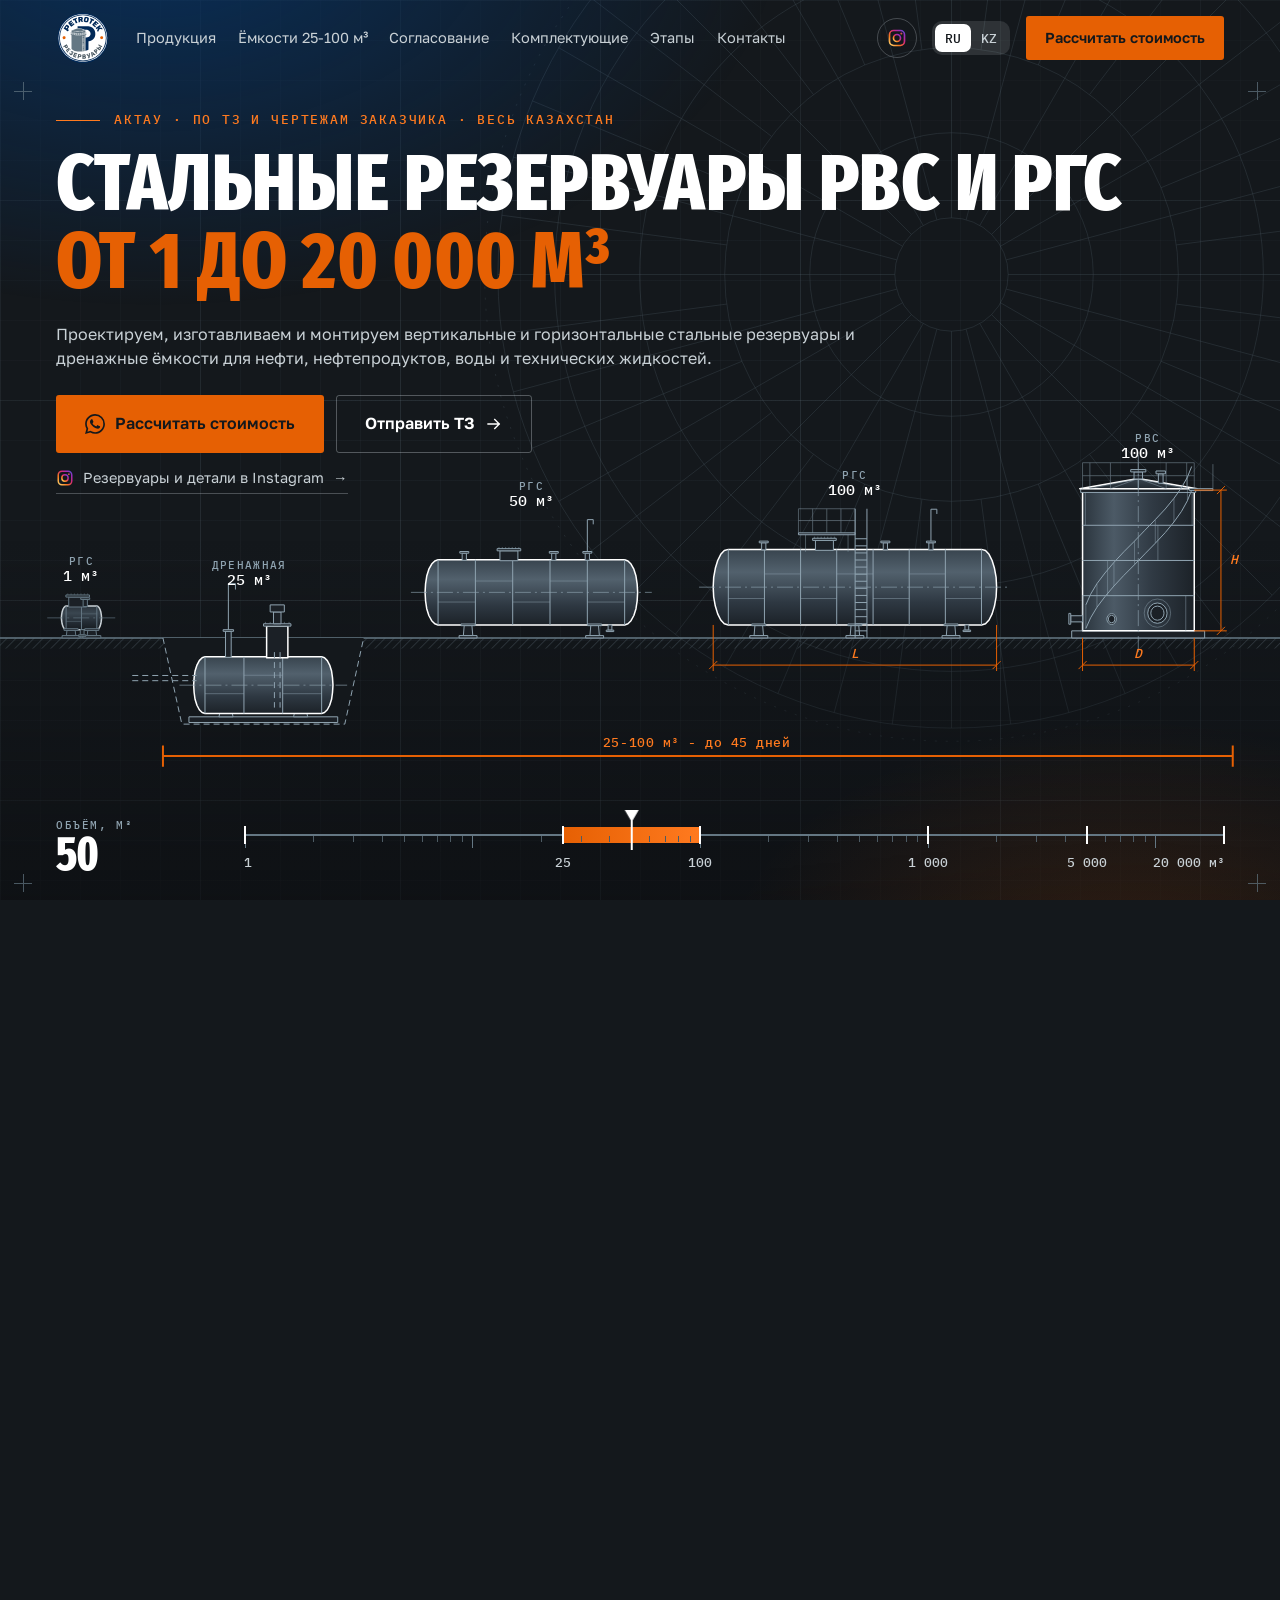
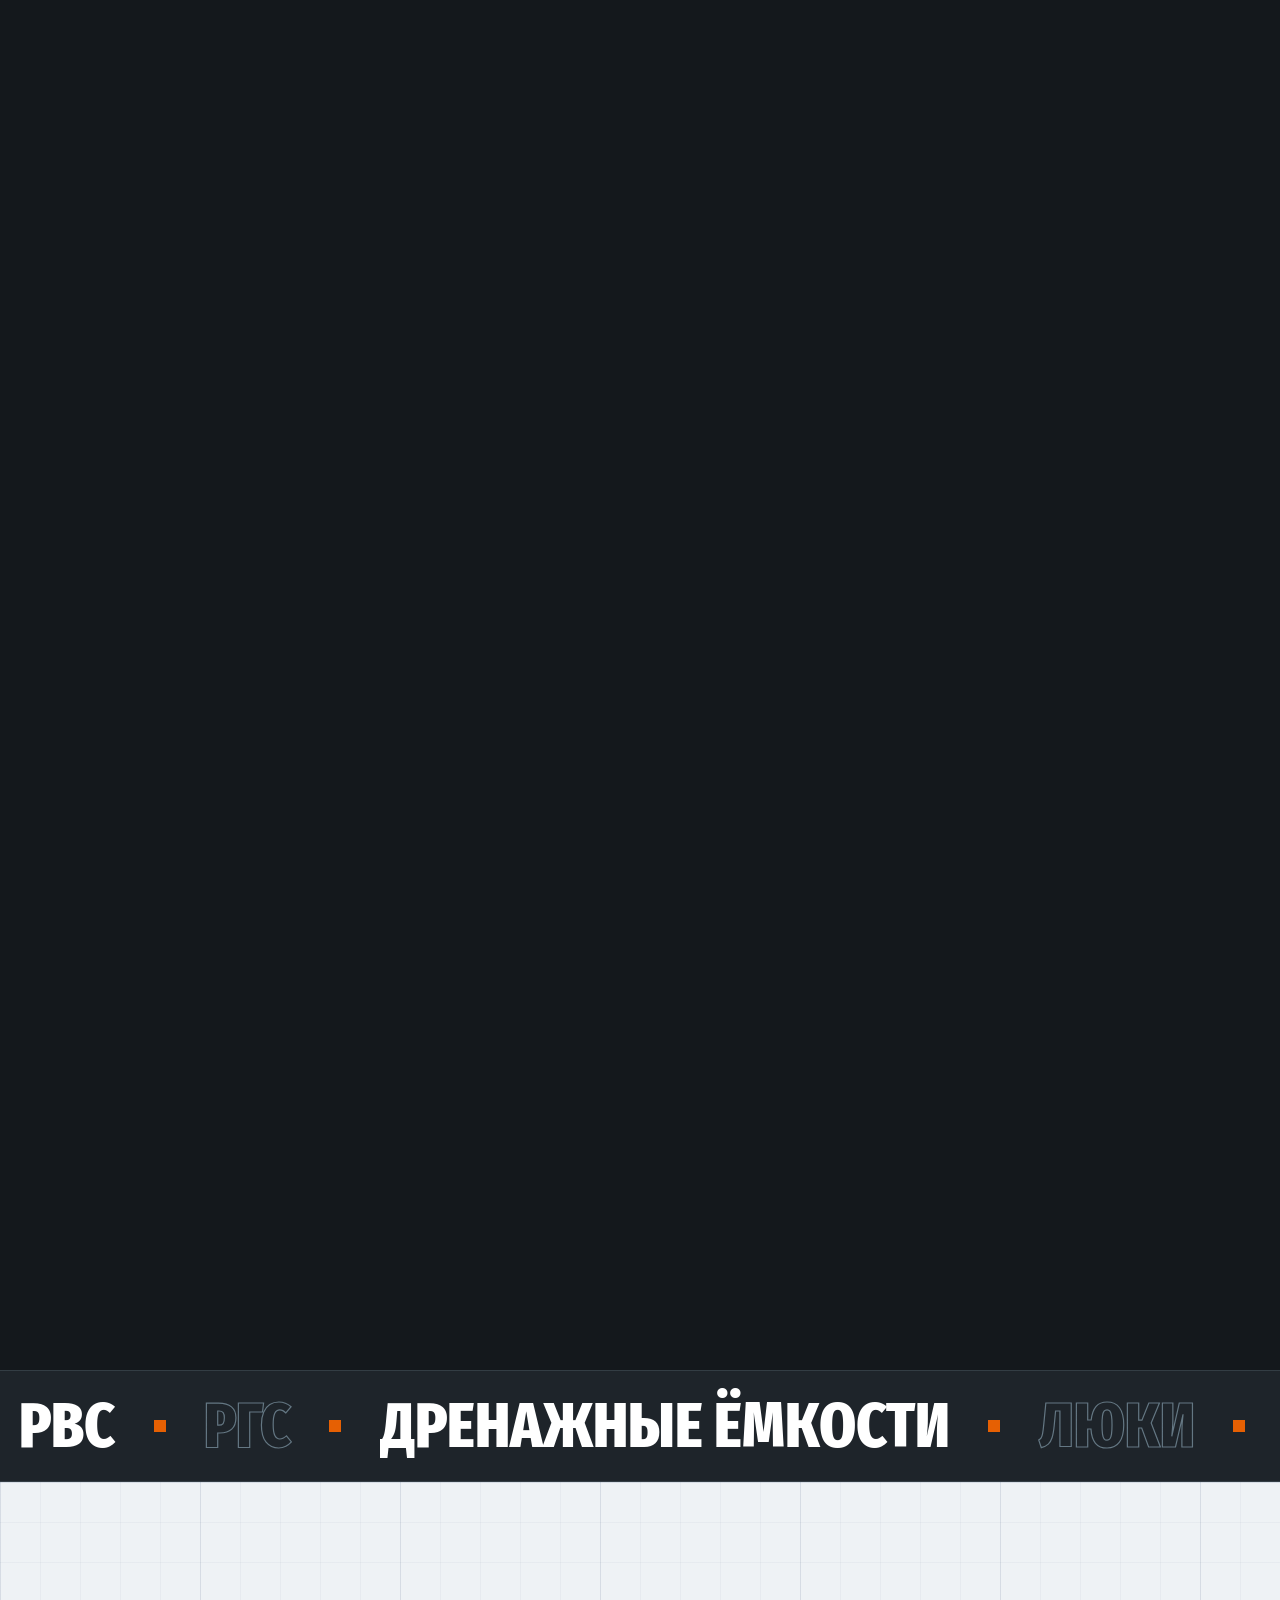
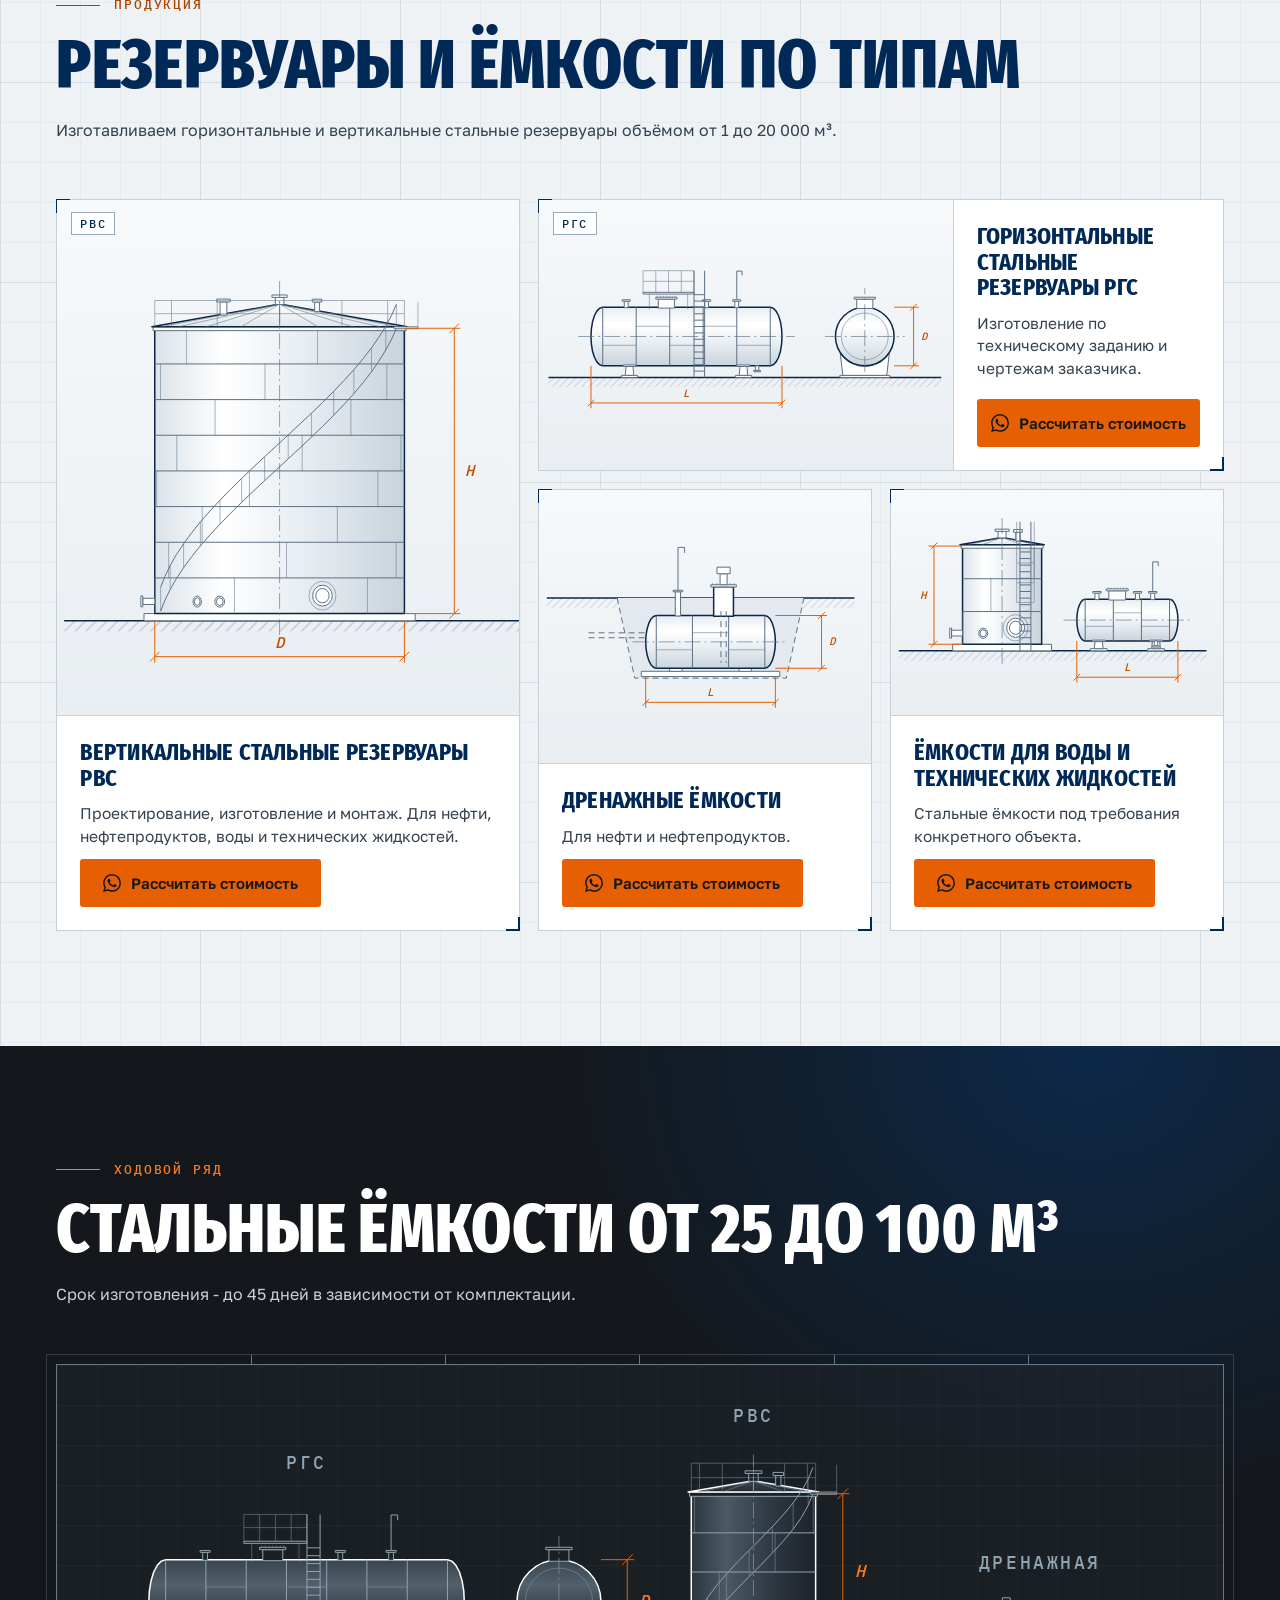
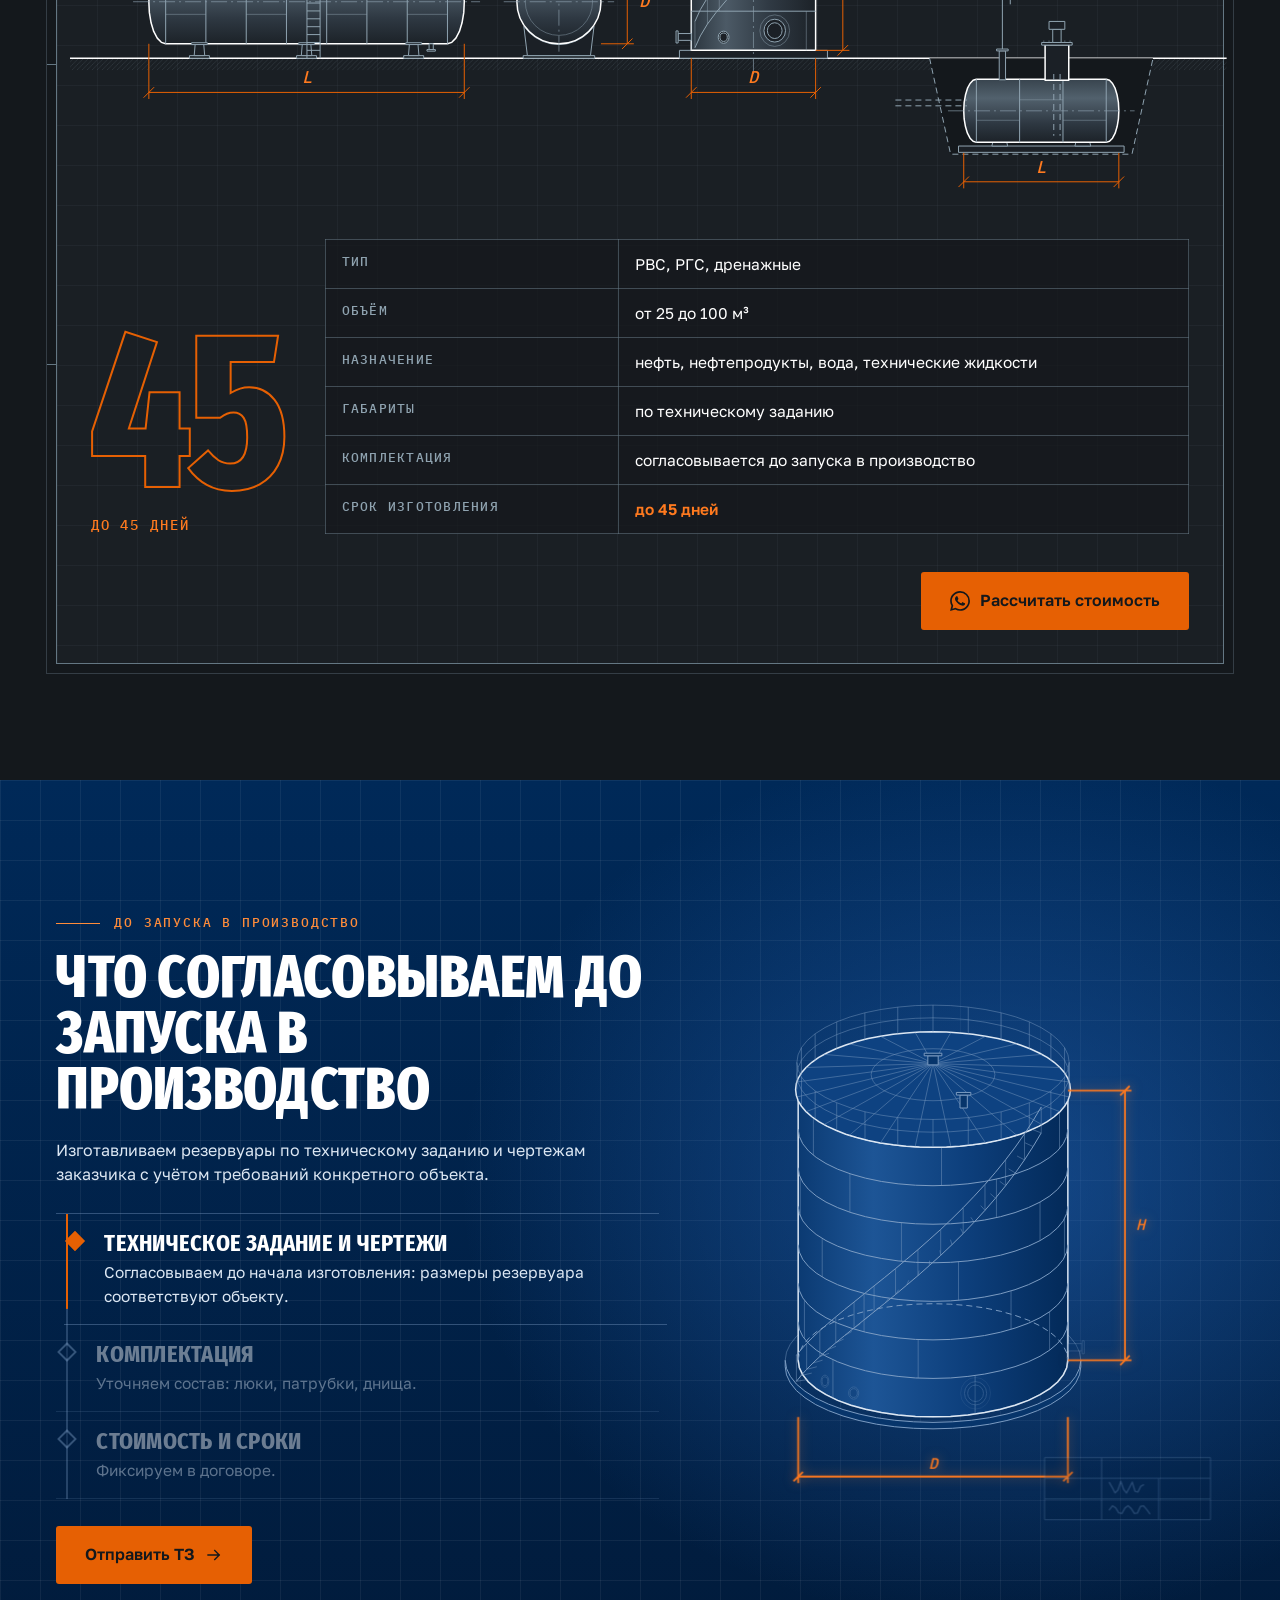
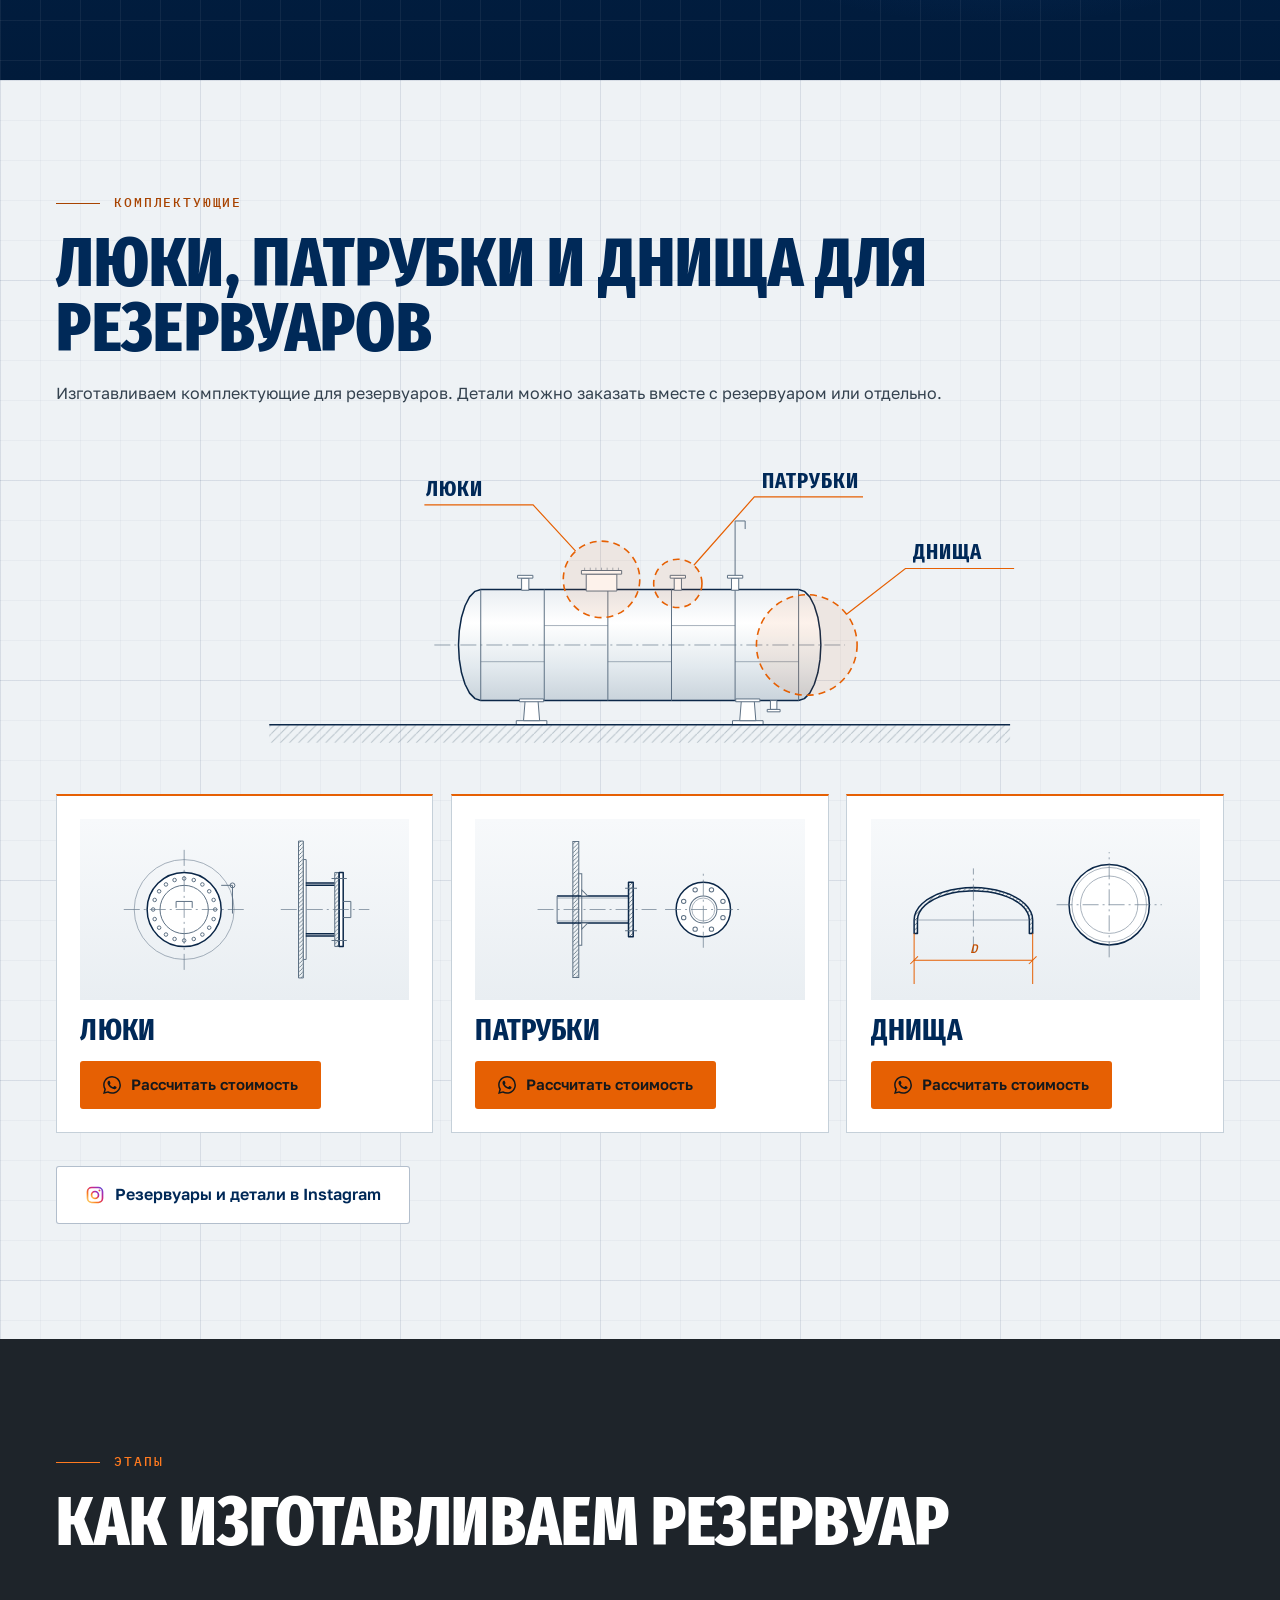
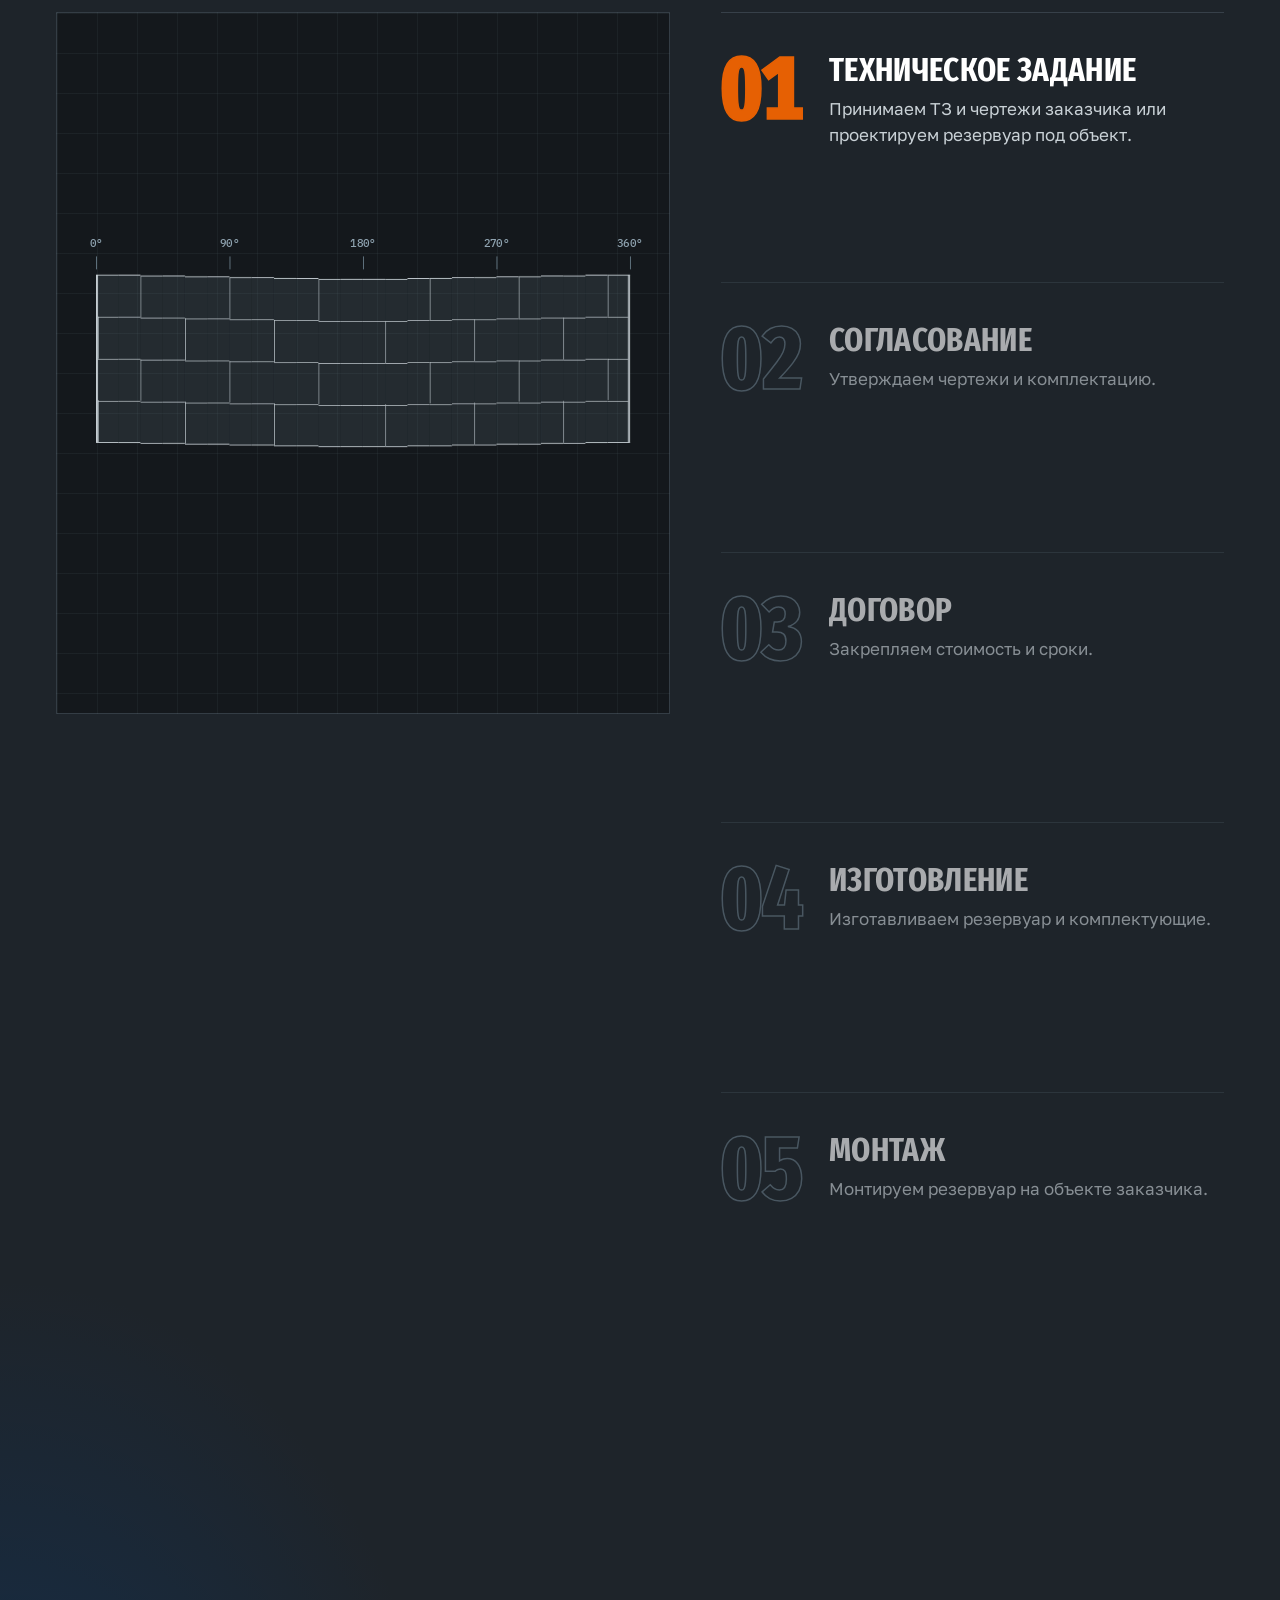
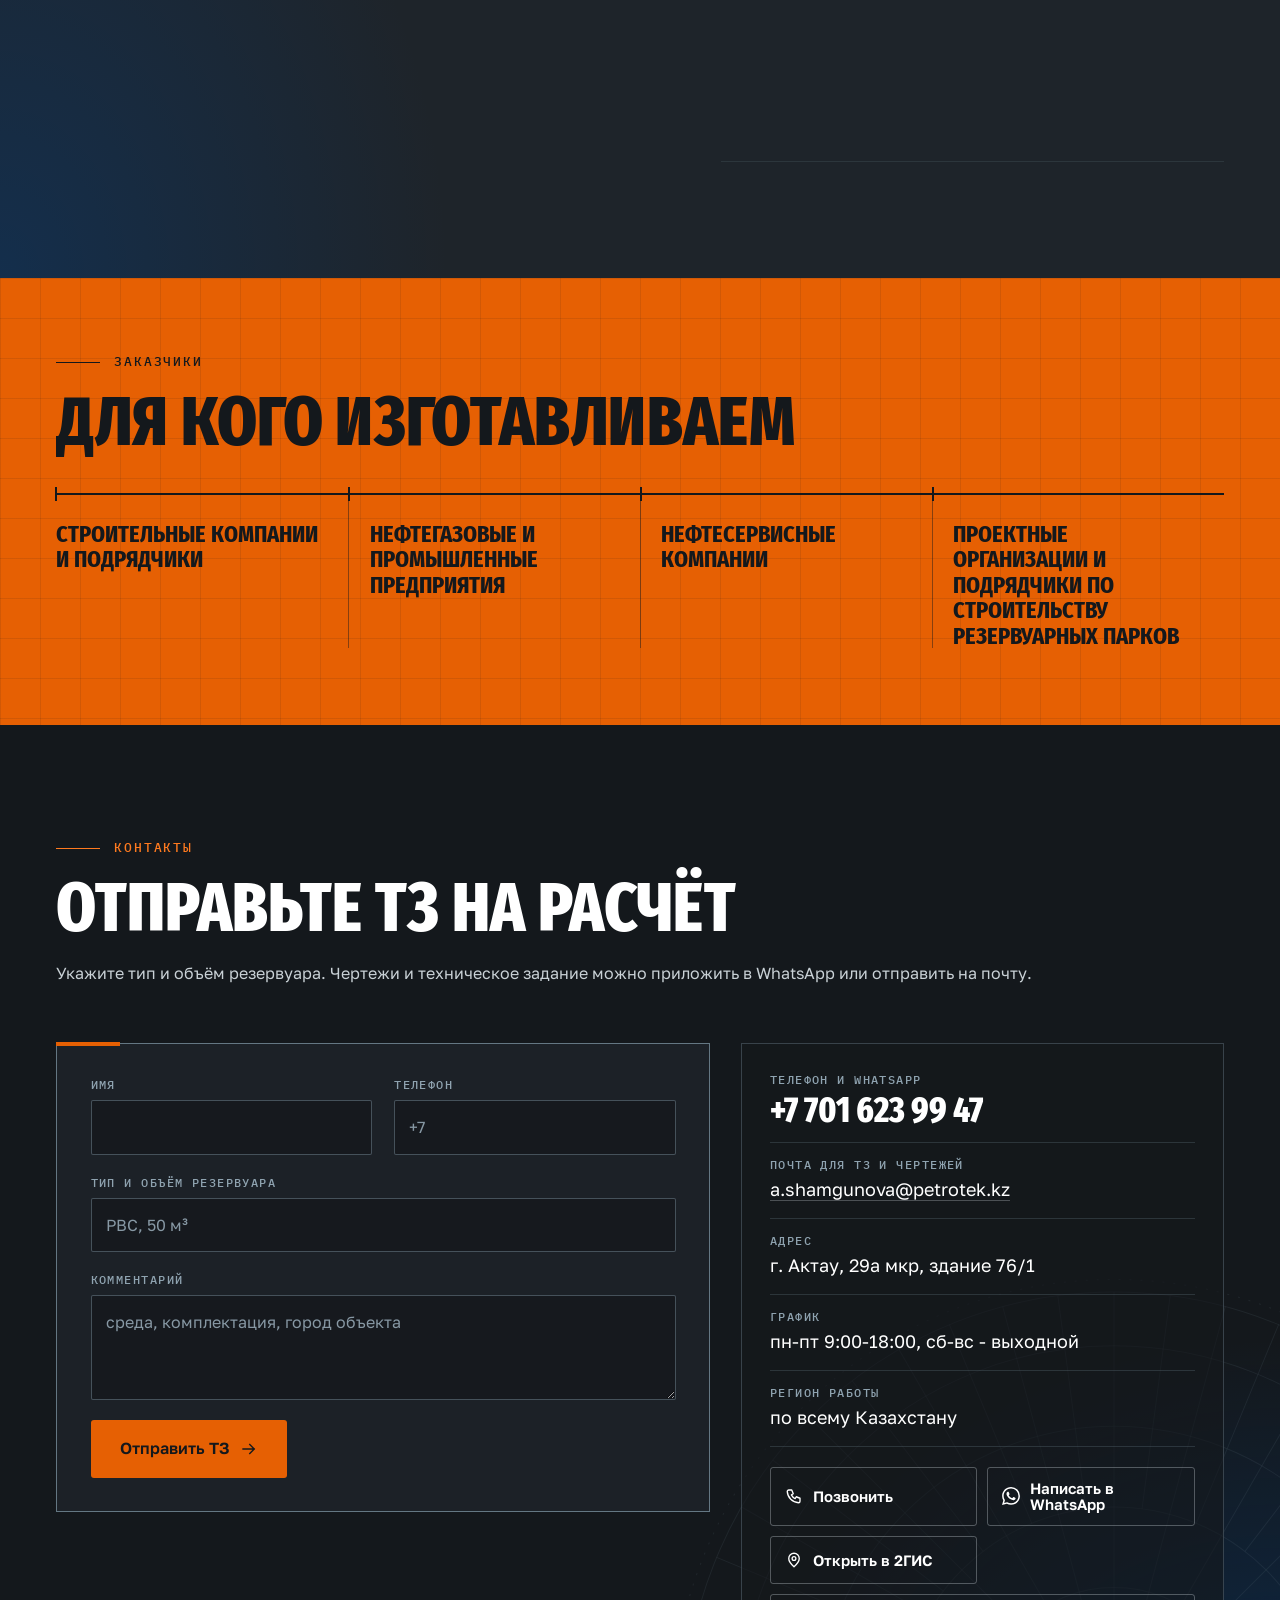
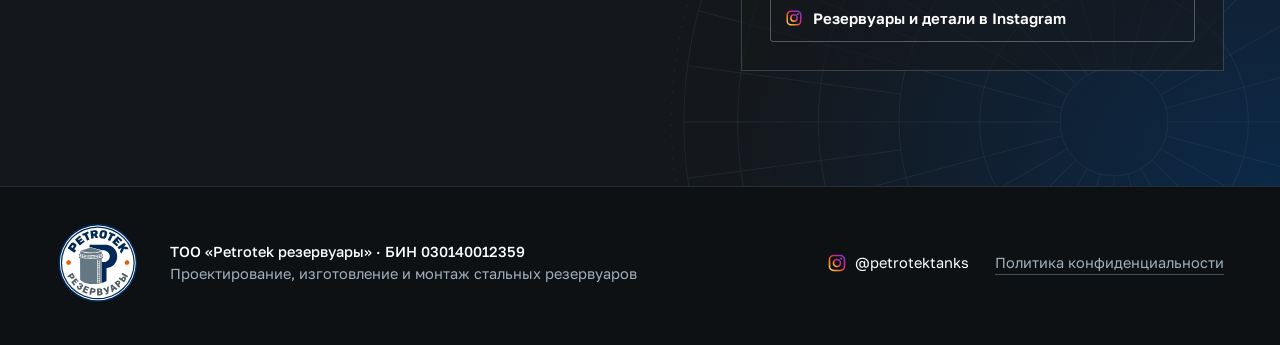
==== commit 7d03bb64: "Согласование: шаги сменяются по кругу, а не от прокрутки" ====
--- a/index.html
+++ b/index.html
@@ -25,7 +25,7 @@
 <link rel="preload" href="assets/fonts/fira-sans-extra-condensed-800-latin.woff2" as="font" type="font/woff2" crossorigin>
 <link rel="preload" href="assets/fonts/golos-text-400-600-cyrillic.woff2" as="font" type="font/woff2" crossorigin>
 <script>document.documentElement.className="js"</script>
-<link rel="stylesheet" href="styles.css?v=20261118-1">
+<link rel="stylesheet" href="styles.css?v=20261118-2">
 <script type="application/ld+json">
 {"@context":"https://schema.org","@type":"LocalBusiness","name":"ТОО «Petrotek резервуары»","url":"https://petrotek.kz/","image":"https://petrotek.kz/assets/og-image.jpg","logo":"https://petrotek.kz/assets/logo.svg","telephone":"+77016239947","email":"a.shamgunova@petrotek.kz","description":"Проектирование, изготовление и монтаж стальных резервуаров РВС, РГС и дренажных ёмкостей.","address":{"@type":"PostalAddress","addressCountry":"KZ","addressLocality":"Актау","streetAddress":"29а мкр, здание 76/1"},"areaServed":{"@type":"Country","name":"Казахстан"},"openingHoursSpecification":[{"@type":"OpeningHoursSpecification","dayOfWeek":["Monday","Tuesday","Wednesday","Thursday","Friday"],"opens":"09:00","closes":"18:00"}],"sameAs":["https://www.instagram.com/petrotektanks/"]}
 </script>
@@ -370,6 +370,6 @@
 </nav>
 
 <script src="assets/vendor/lenis.min.js" defer></script>
-<script src="script.js?v=20261118-1" defer></script>
+<script src="script.js?v=20261118-2" defer></script>
 </body>
 </html>
--- a/styles.css
+++ b/styles.css
@@ -274,8 +274,8 @@
 @media (max-width:860px){.sheet-bot{grid-template-columns:minmax(0,1fr)}.pass-cta{grid-column:1;justify-content:stretch}.pass-cta .btn{width:100%}.pass th{width:40%}.days{flex-direction:row;align-items:flex-end;gap:16px}.days-c{margin:0 0 6px}}
 
 /* ---------- согласование ---------- */
-.sog{position:relative;height:280vh;background:var(--navy);--ln:#DCE7F3;--ln2:#7C9CC2;--solid:#07356B;--dim:#7C9CC2;--dimtxt:#DCE7F3}
-.sog-pin{position:sticky;top:0;height:100vh;height:100svh;overflow:hidden;display:flex;align-items:center}
+.sog{position:relative;background:var(--navy);--ln:#DCE7F3;--ln2:#7C9CC2;--solid:#07356B;--dim:#7C9CC2;--dimtxt:#DCE7F3}
+.sog-pin{position:relative;min-height:100vh;min-height:100svh;overflow:hidden;display:flex;align-items:center;padding-bottom:clamp(24px,4vh,48px)}
 .sog-bg{position:absolute;inset:0;background:radial-gradient(60% 70% at 78% 45%,rgba(40,110,200,.5),transparent 70%),linear-gradient(rgba(255,255,255,.06) 1px,transparent 1px),linear-gradient(90deg,rgba(255,255,255,.06) 1px,transparent 1px),linear-gradient(180deg,#002958,#011B3B);background-size:auto,40px 40px,40px 40px,auto}
 .sog-in{position:relative;display:grid;grid-template-columns:minmax(0,1.08fr) minmax(0,.92fr);gap:clamp(20px,4vw,80px);align-items:center;padding-top:var(--hh)}
 .sog .head{margin-bottom:clamp(18px,3vh,36px)}
@@ -306,12 +306,12 @@
 .sog[data-step="3"] .hl3 .st{fill:rgba(255,140,58,.12)}
 .sog-list{position:relative}
 .sog-list::before,.sog-list::after{content:"";position:absolute;left:10px;top:0;width:2px;height:100%;background:rgba(124,156,194,.3)}
-.sog-list::after{background:var(--or);transform-origin:top;transform:scaleY(var(--sq,0))}
+.sog-list::after{background:var(--or);transform-origin:top;transform:scaleY(var(--sq,0));transition:transform .7s var(--e)}
 .sog-list li{opacity:.42;transition:opacity var(--t2) var(--e),transform var(--t2) var(--e)}
 .sog-dot{z-index:1;background:#011E42}
 .sog[data-step="1"] li[data-s="1"],.sog[data-step="2"] li[data-s="2"],.sog[data-step="3"] li[data-s="3"]{transform:translateX(8px)}
 @media (max-width:900px){
-  .sog{height:auto}.sog-pin{position:static;height:auto;display:block;padding:64px 0}
+  .sog{height:auto}.sog-pin{position:static;height:auto;min-height:0;display:block;padding:64px 0}
   .sog-in{grid-template-columns:minmax(0,1fr);padding-top:0}
   .sog-list li{opacity:1;transform:none!important}
   .sog-list::before,.sog-list::after{display:none}
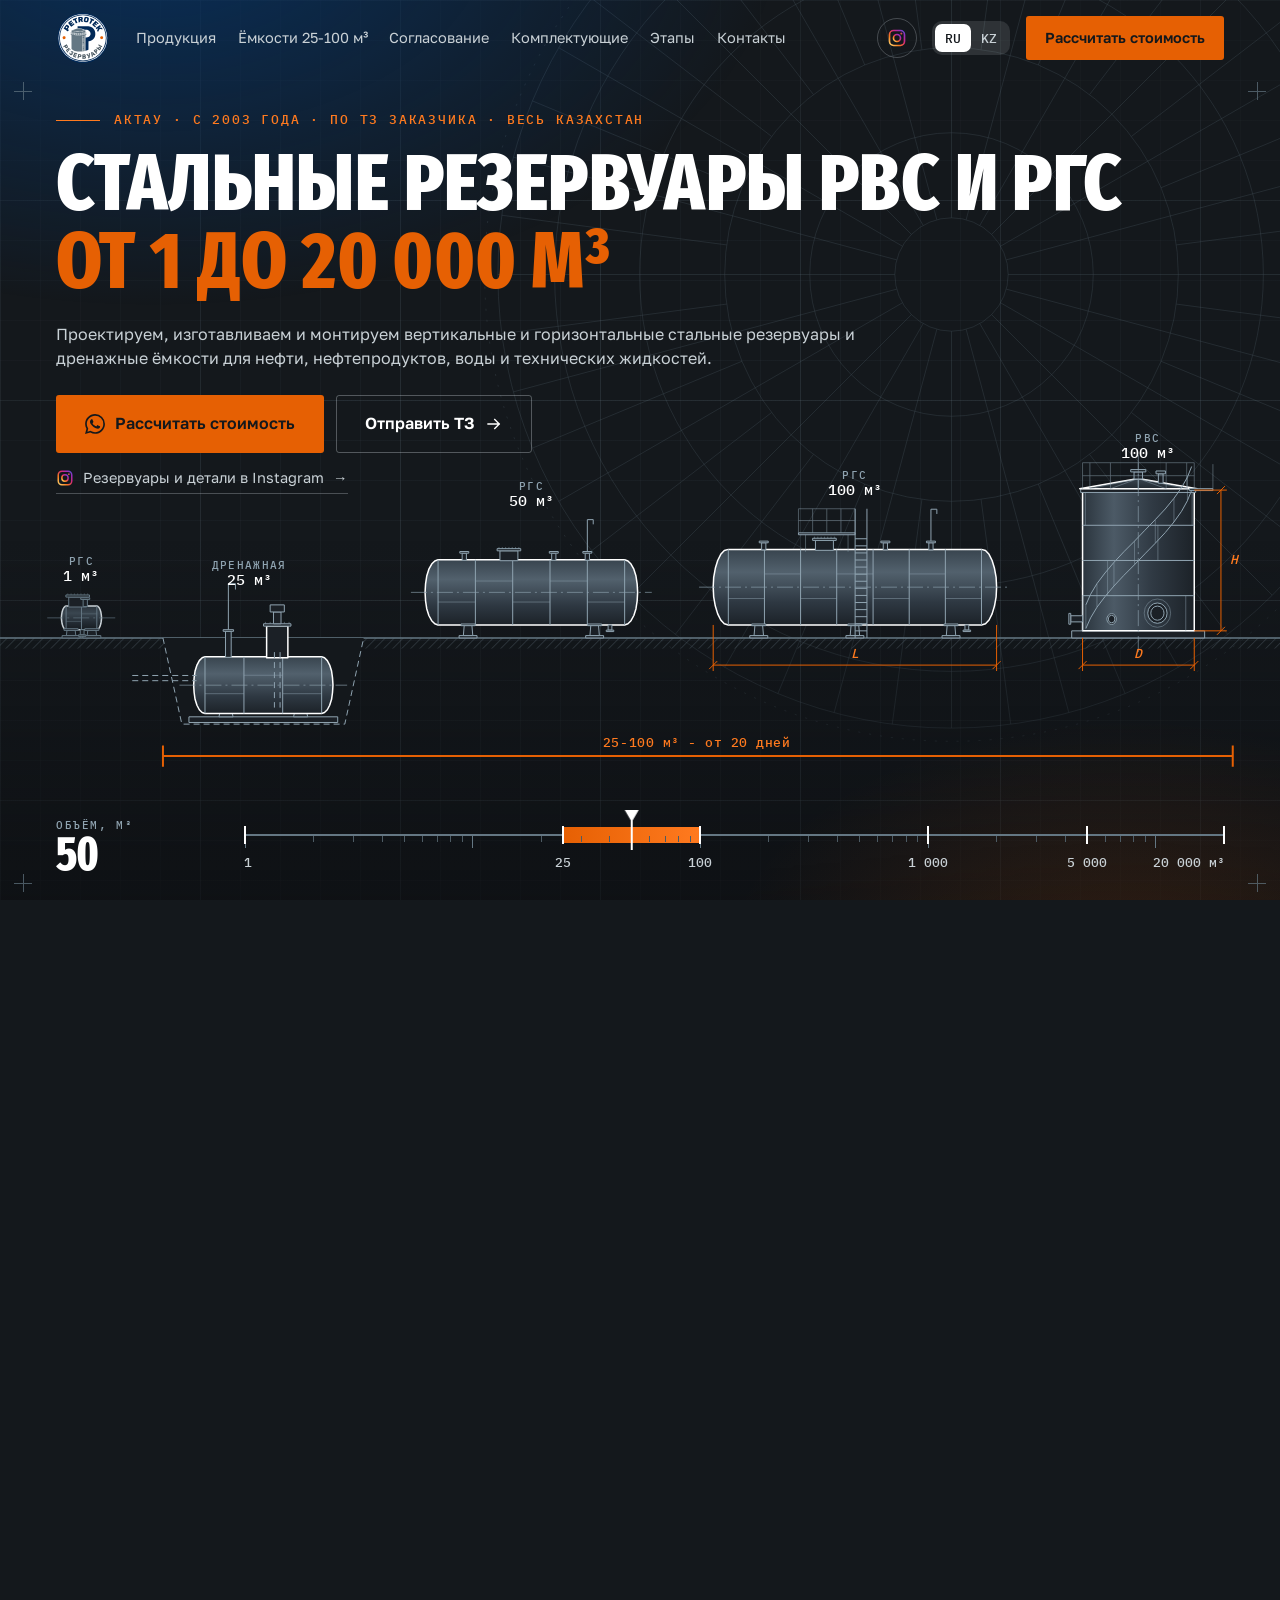
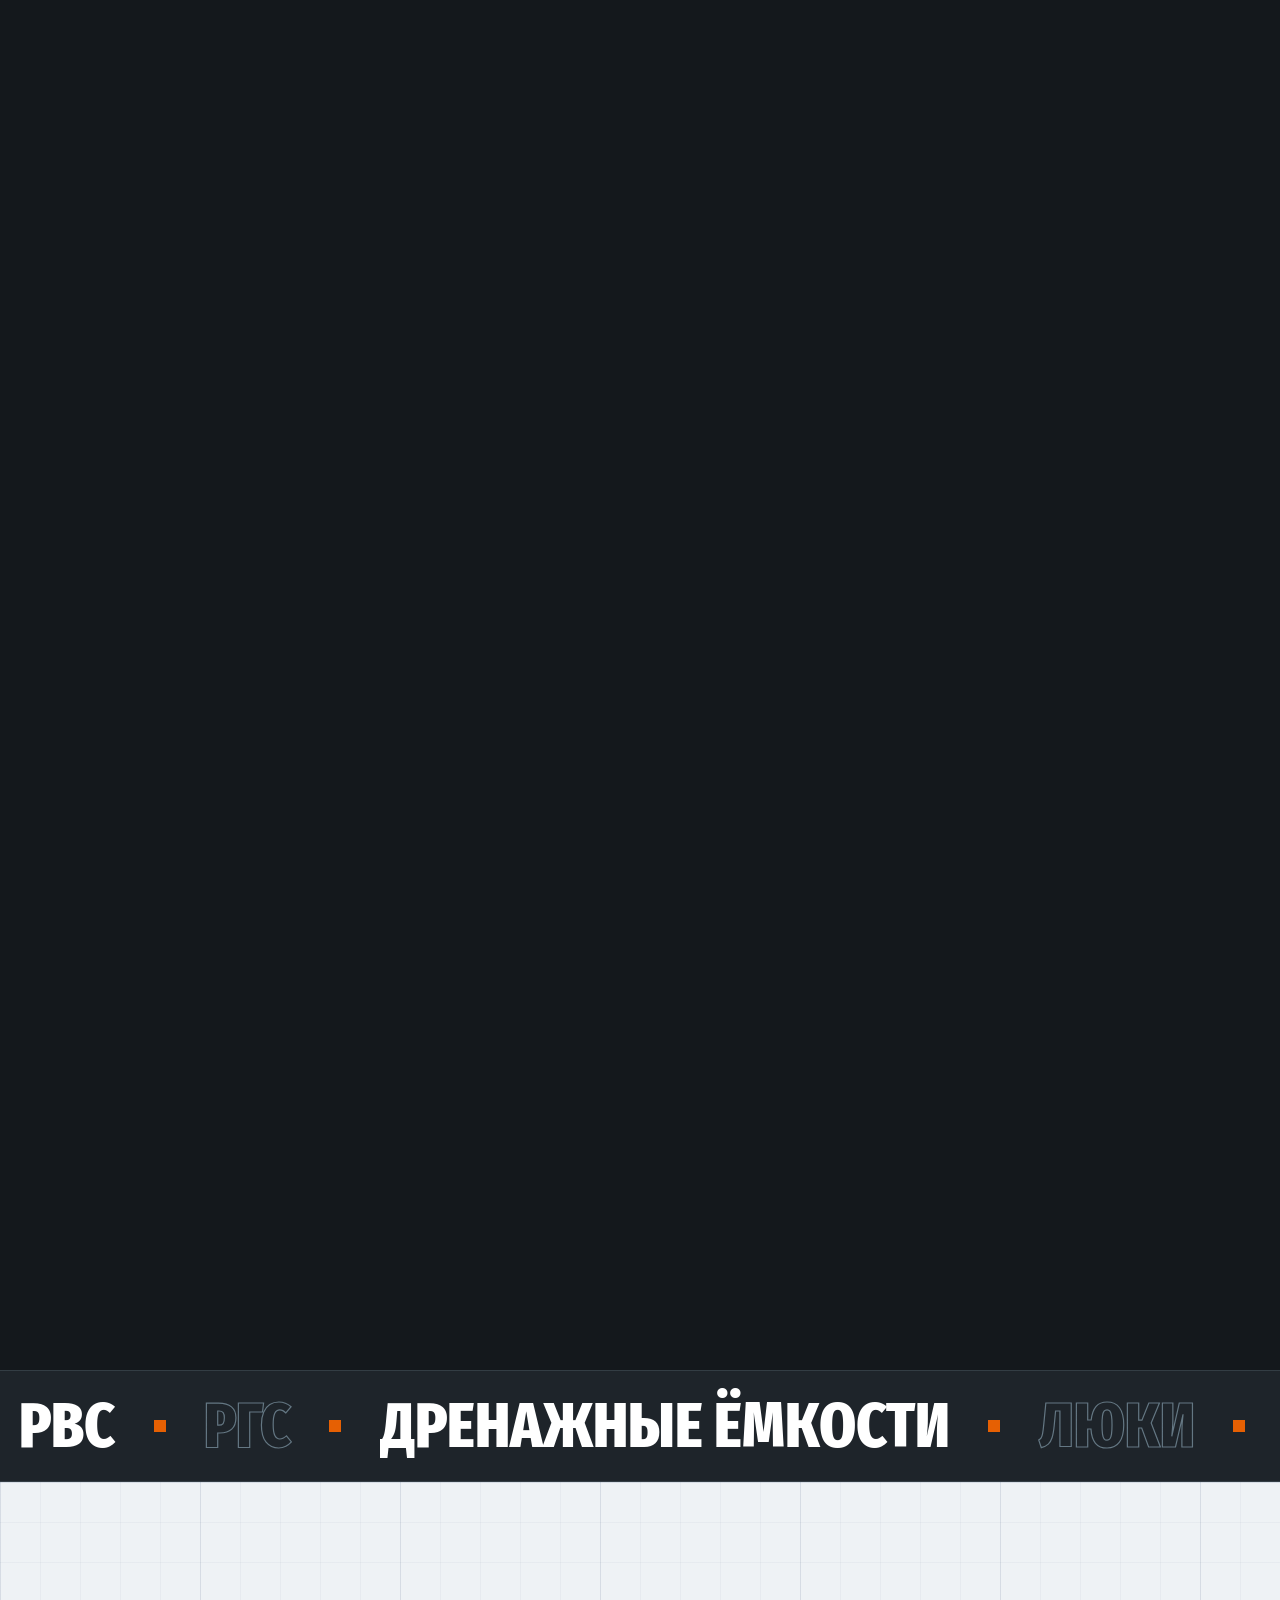
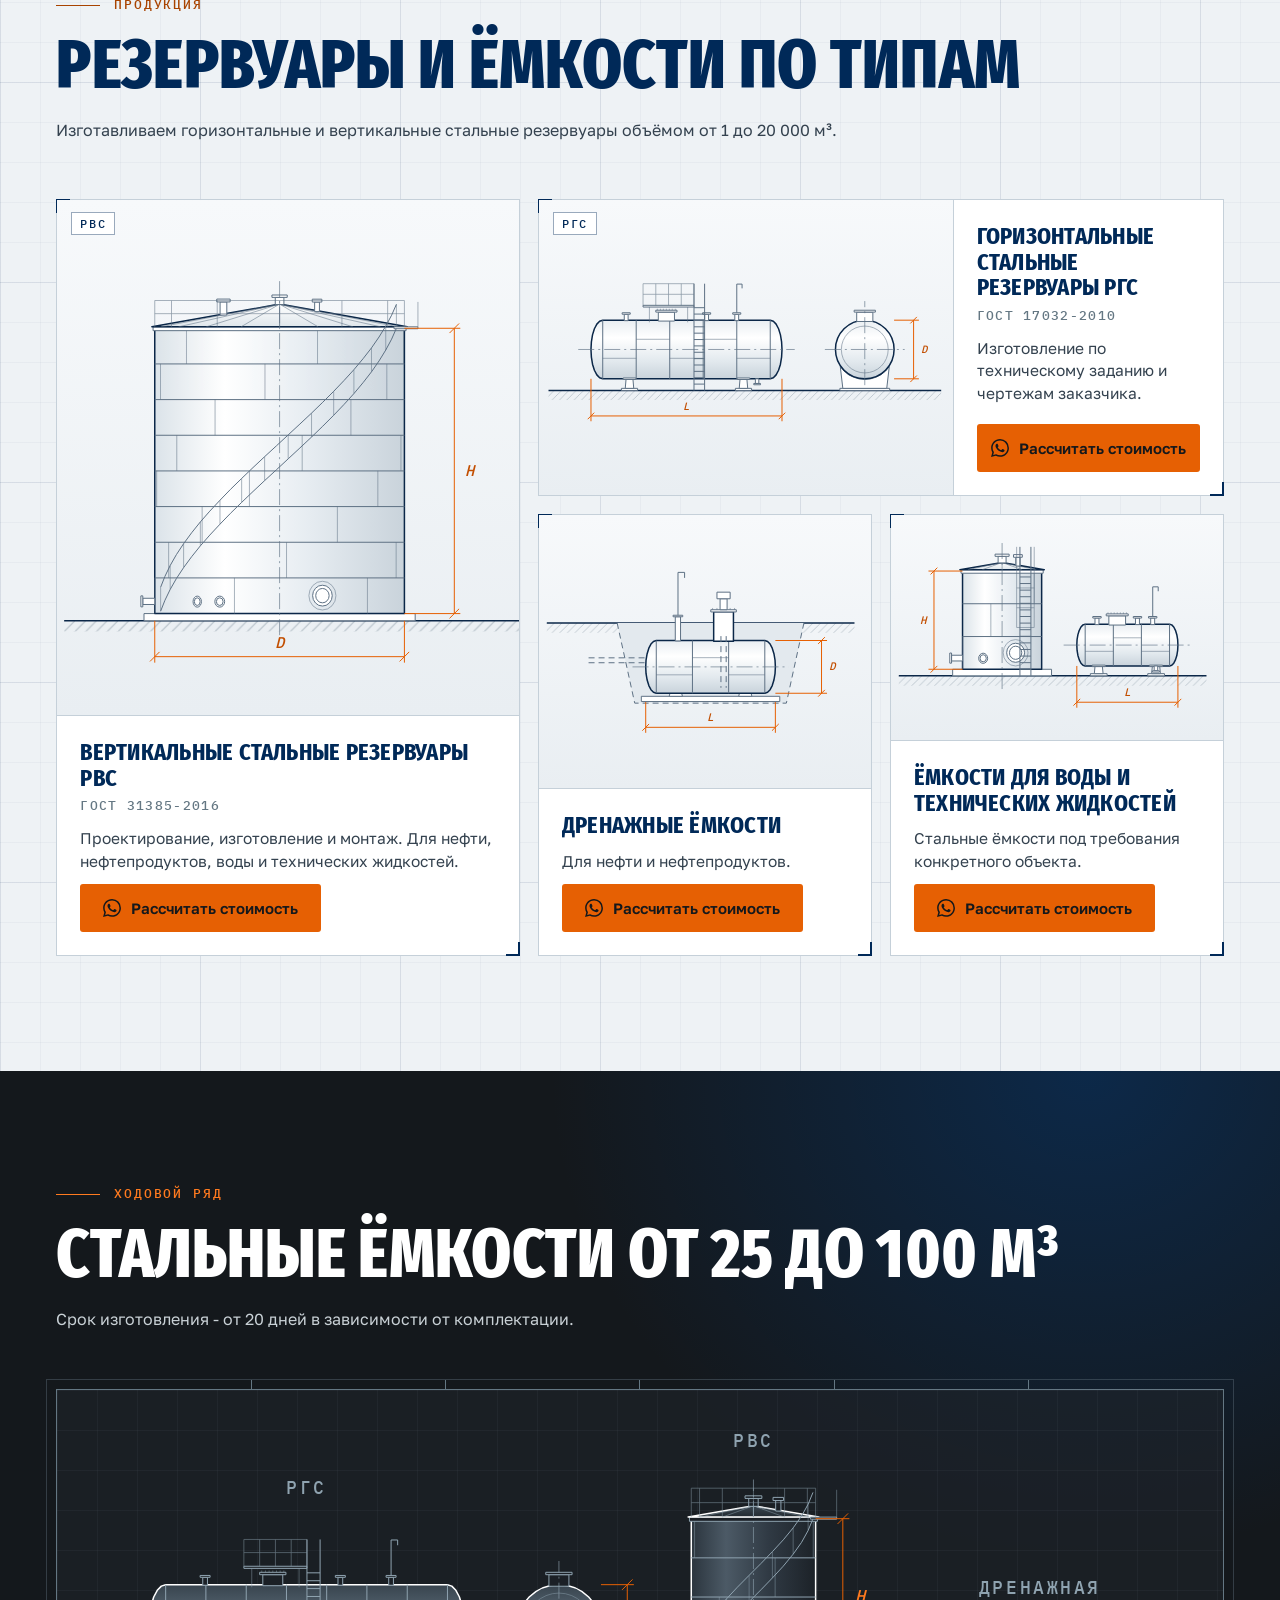
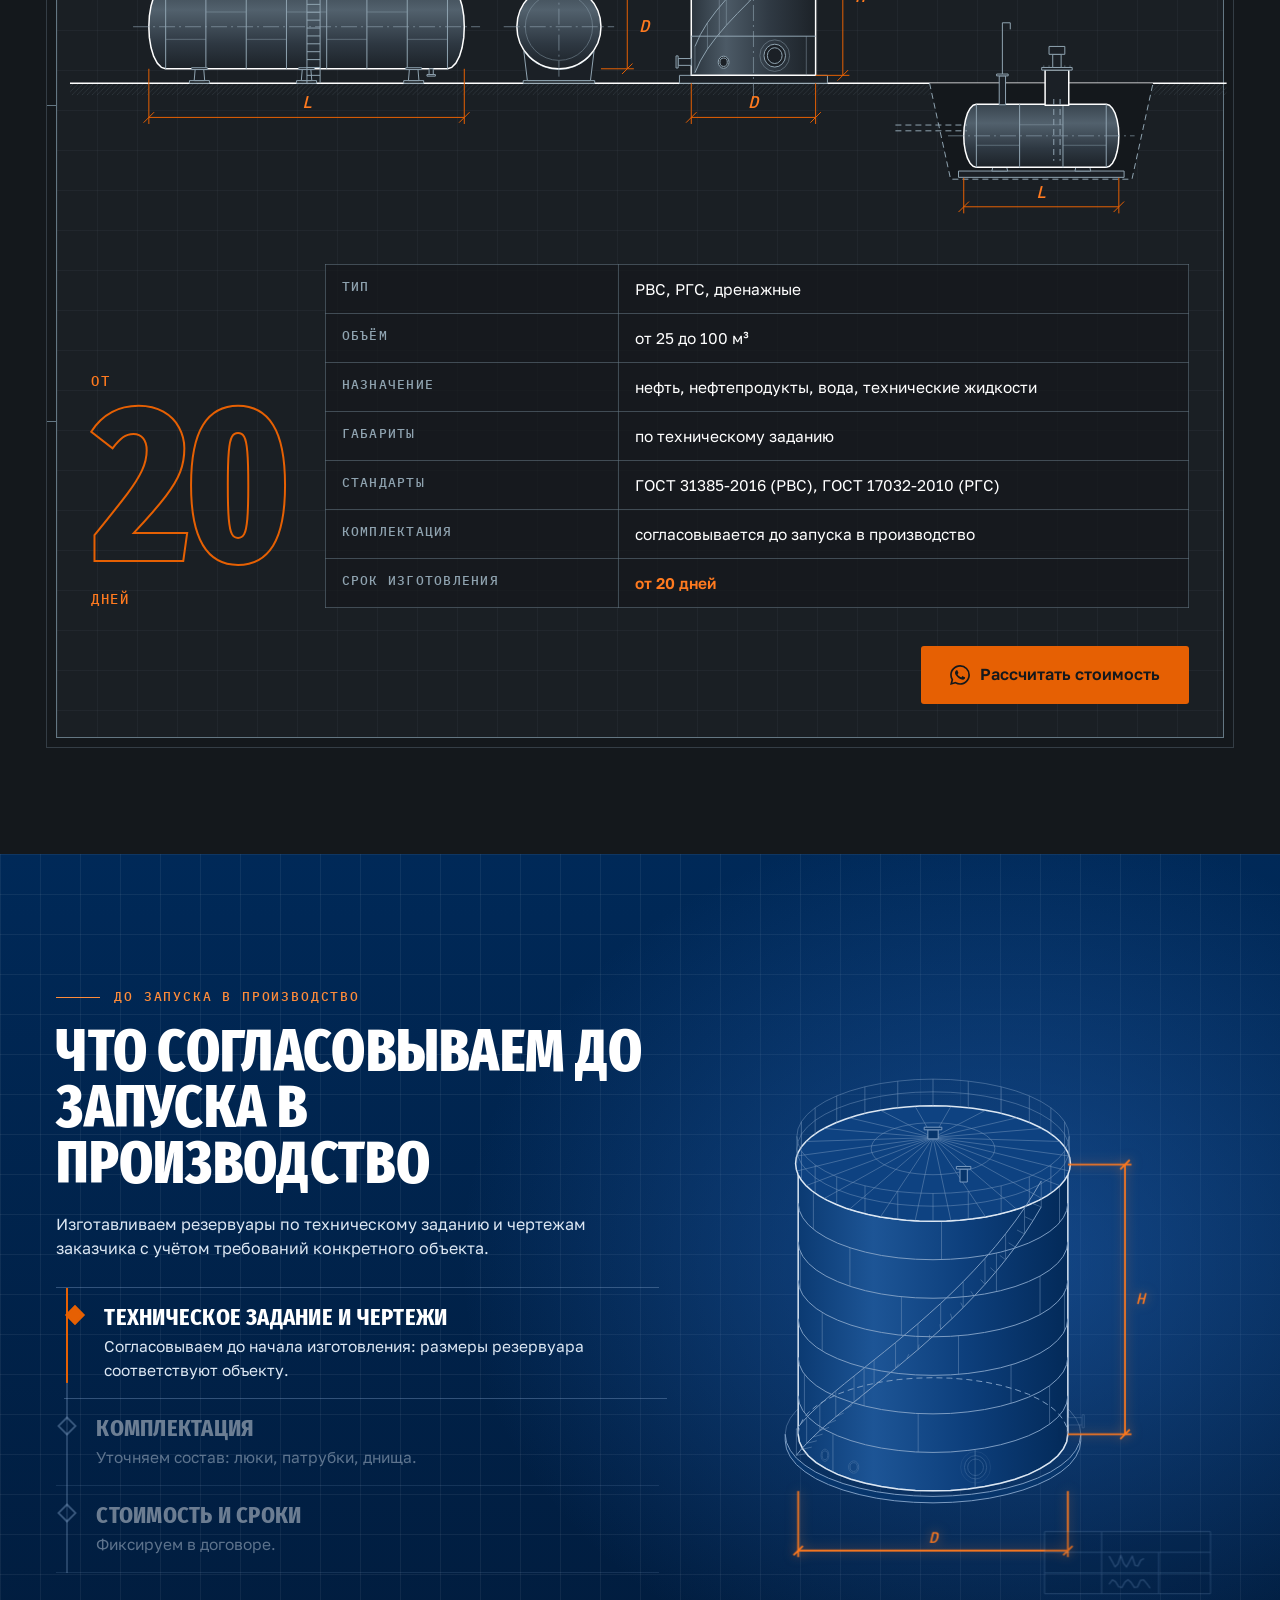
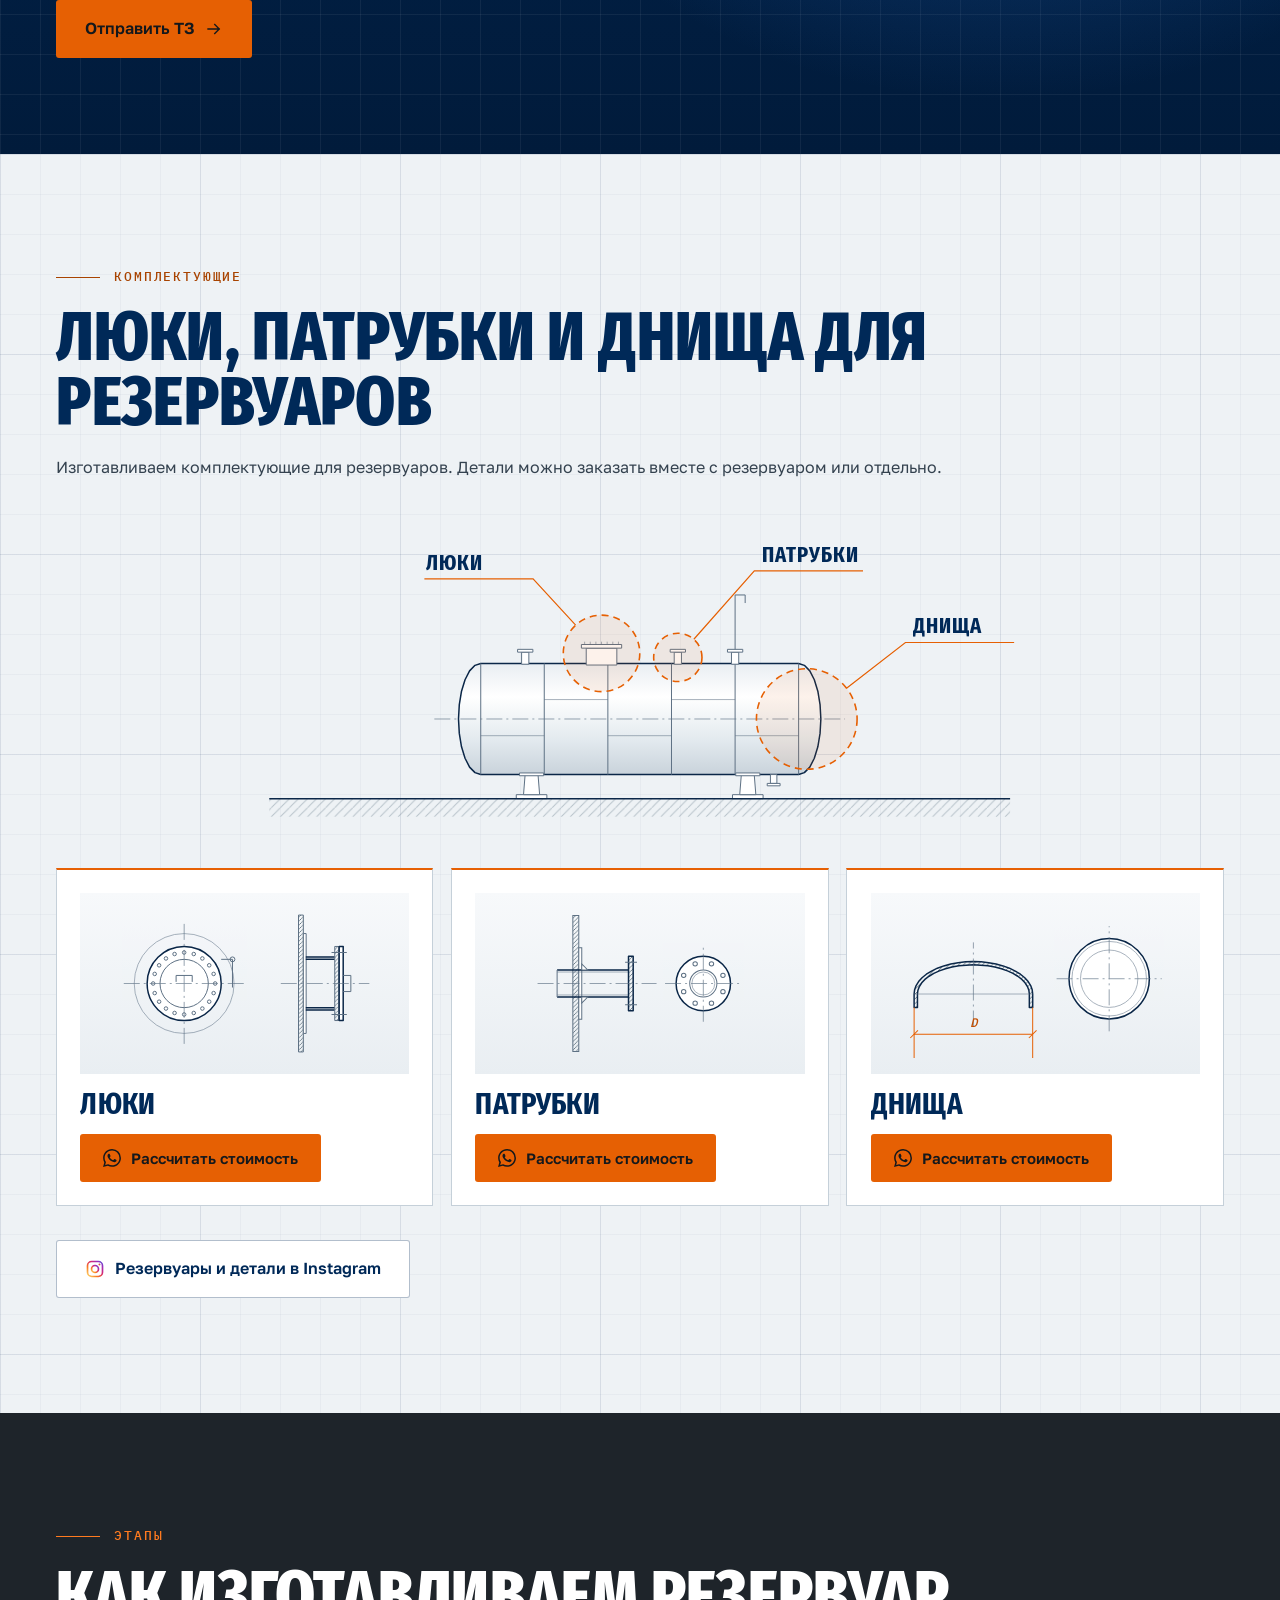
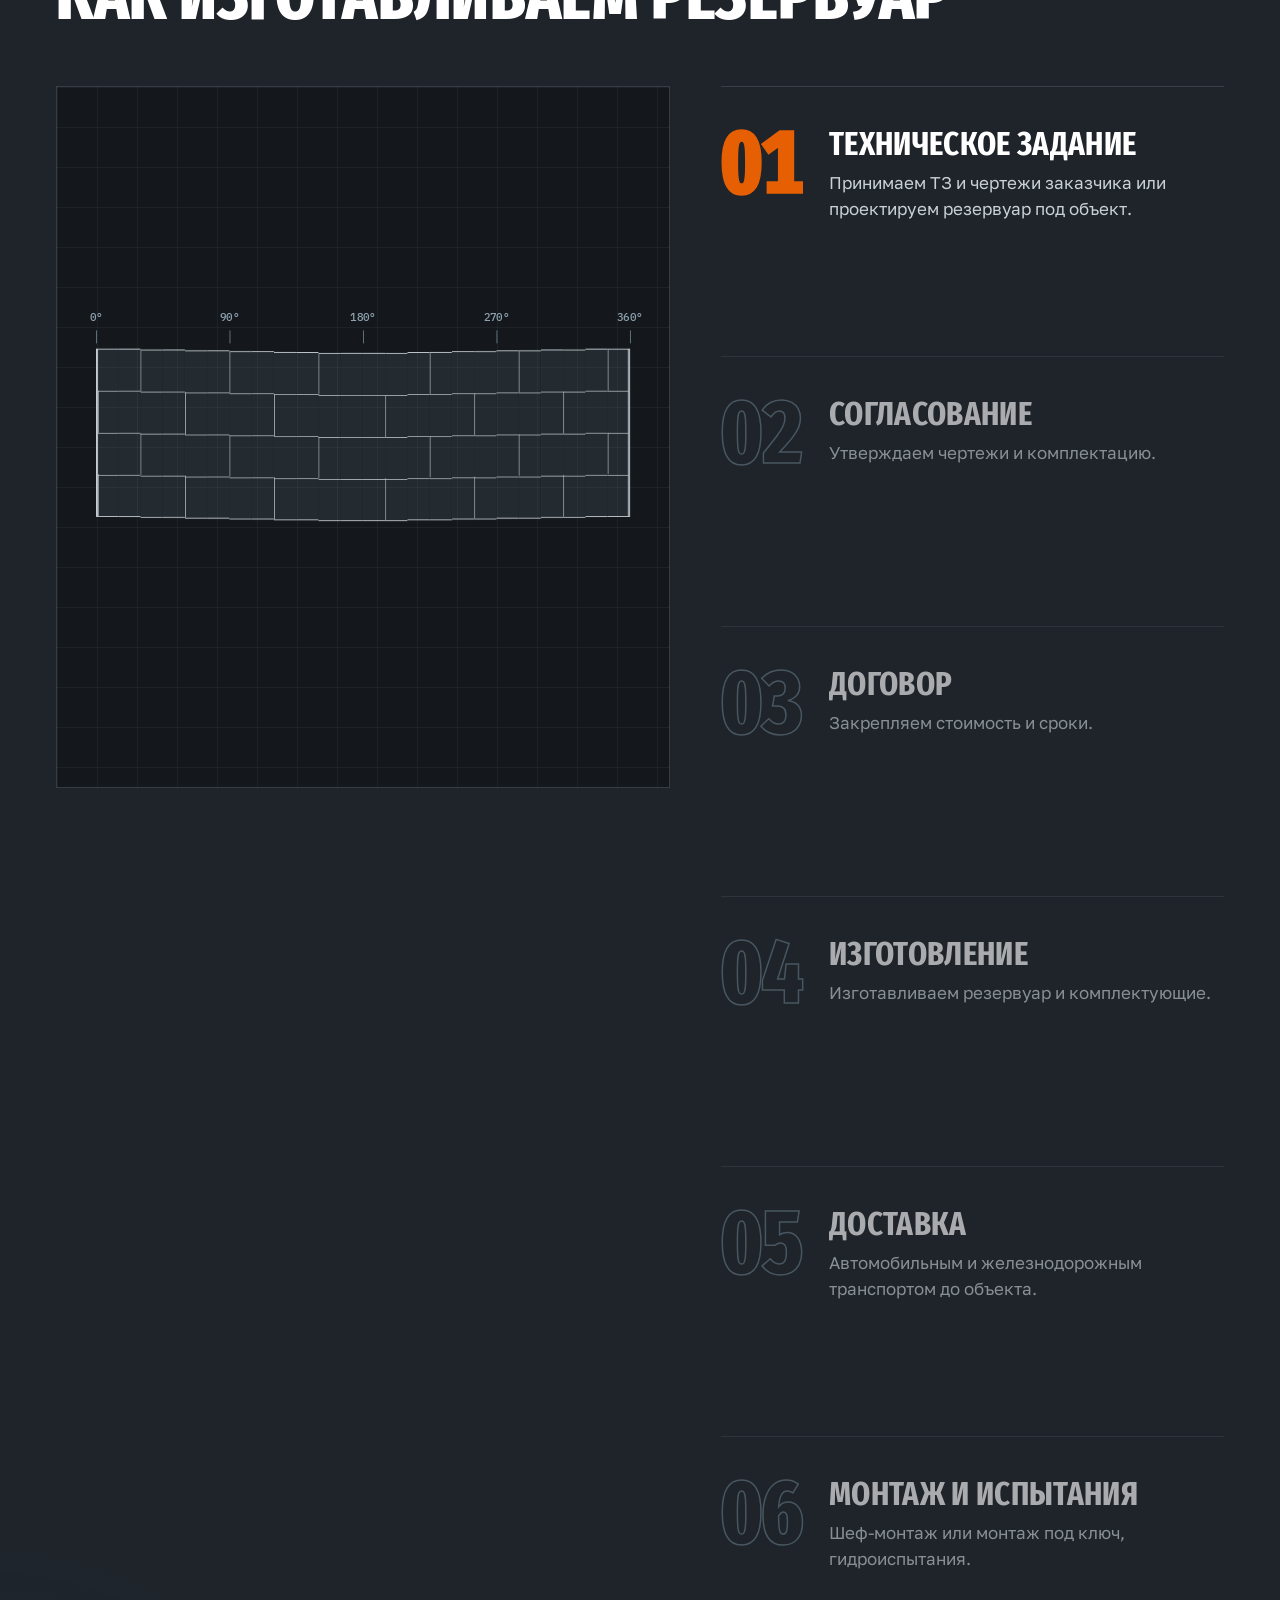
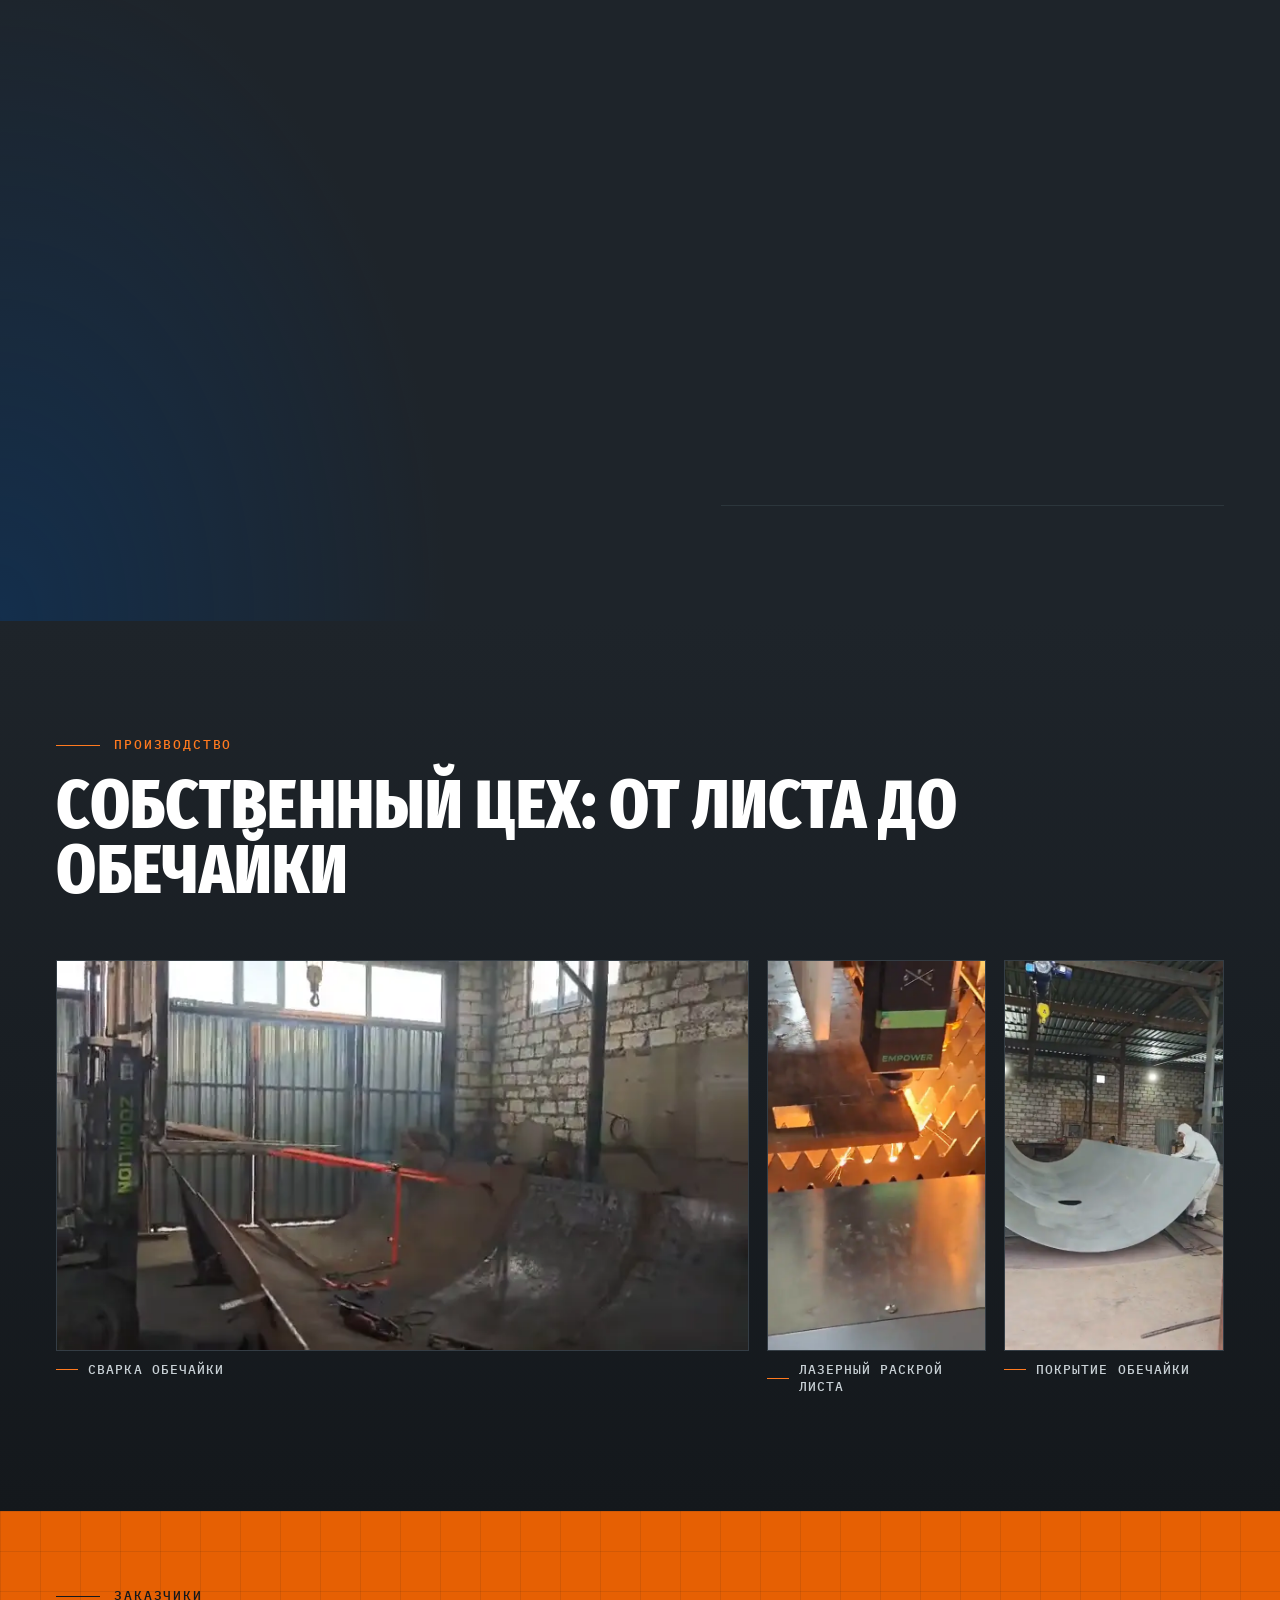
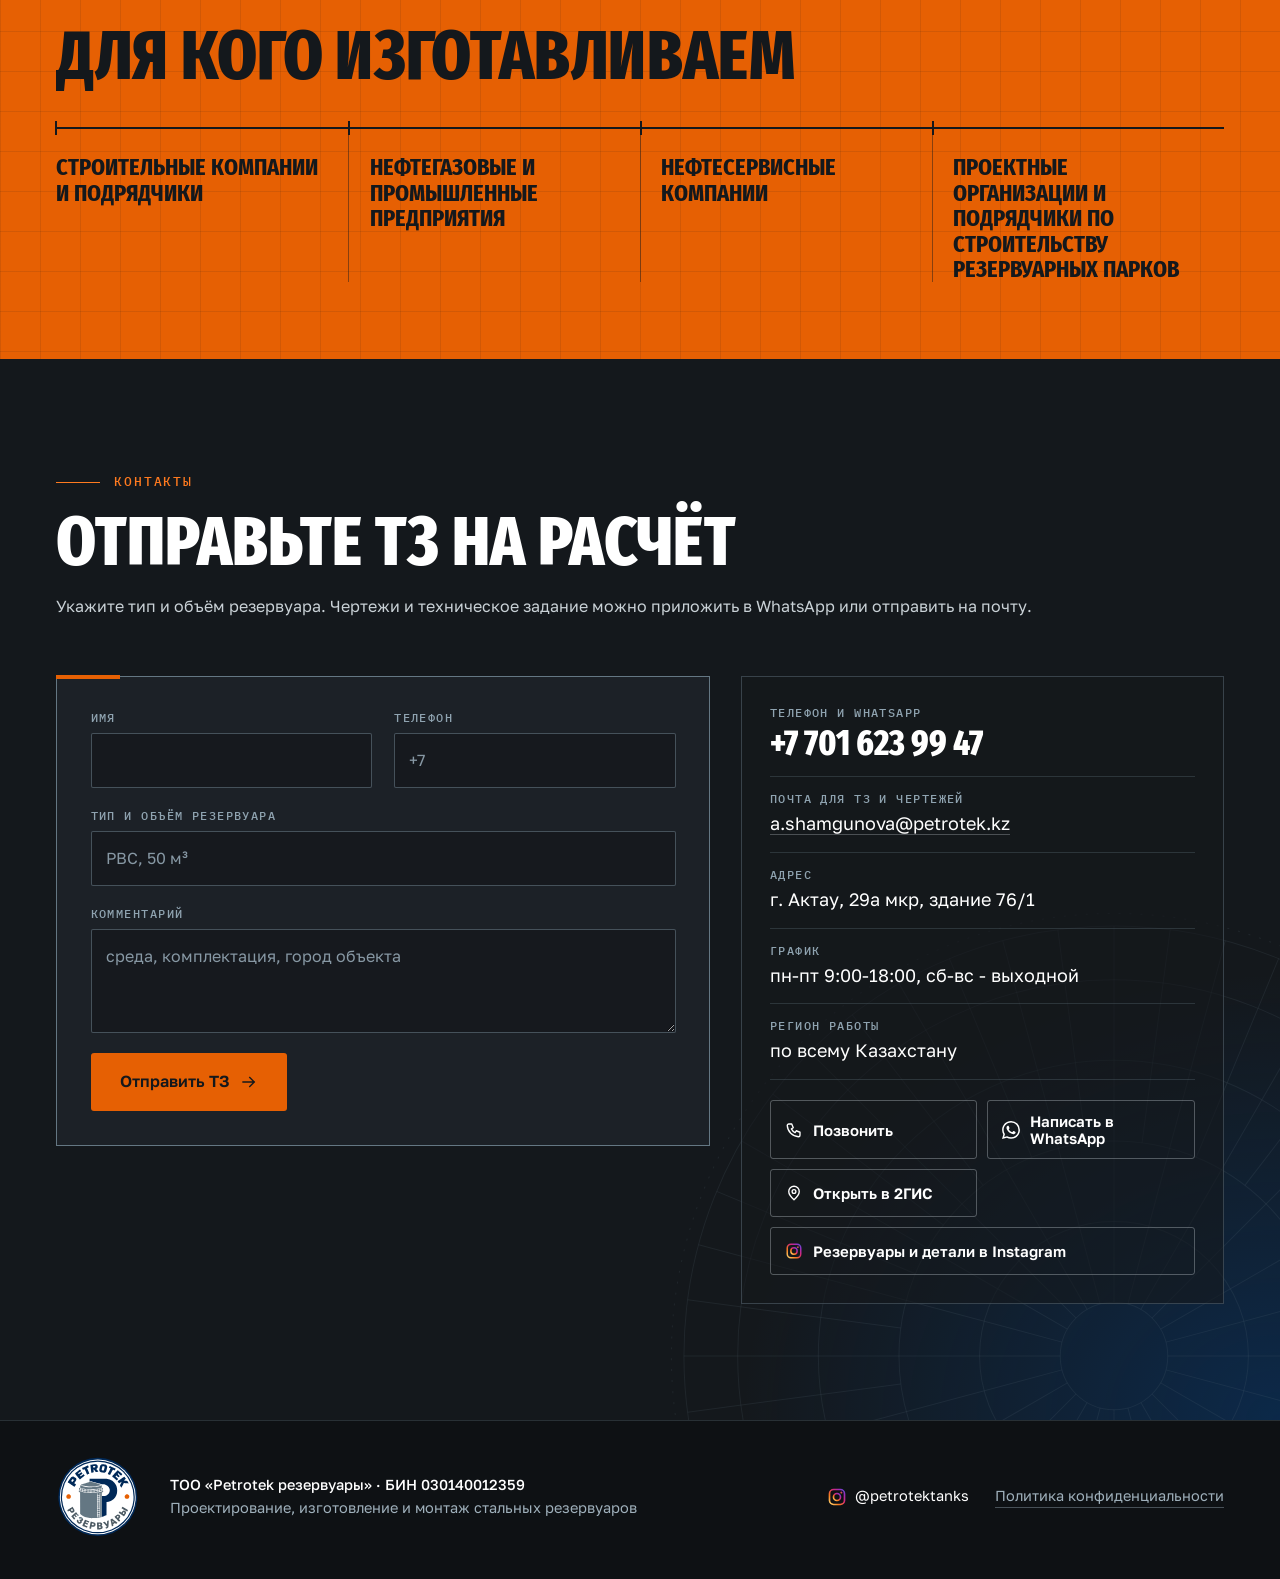
==== commit 4b12b4b0: "Ответы клиента: с 2003 года, ГОСТ, срок от 20 дней, доставка и испытания, видео цеха" ====
--- a/index.html
+++ b/index.html
@@ -12,7 +12,7 @@
 <meta property="og:locale" content="ru_KZ">
 <meta property="og:url" content="https://petrotek.kz/">
 <meta property="og:title" content="Стальные резервуары РВС и РГС от 1 до 20 000 м³">
-<meta property="og:description" content="Изготовление по ТЗ и чертежам заказчика. Ёмкости от 25 до 100 м³ - до 45 дней. Актау, работаем по всему Казахстану.">
+<meta property="og:description" content="Изготовление по ТЗ и чертежам заказчика. Ёмкости от 25 до 100 м³ - от 20 дней. Актау, работаем по всему Казахстану.">
 <meta property="og:image" content="https://petrotek.kz/assets/og-image.jpg">
 <meta property="og:image:width" content="1200">
 <meta property="og:image:height" content="630">
@@ -25,9 +25,9 @@
 <link rel="preload" href="assets/fonts/fira-sans-extra-condensed-800-latin.woff2" as="font" type="font/woff2" crossorigin>
 <link rel="preload" href="assets/fonts/golos-text-400-600-cyrillic.woff2" as="font" type="font/woff2" crossorigin>
 <script>document.documentElement.className="js"</script>
-<link rel="stylesheet" href="styles.css?v=20261118-2">
+<link rel="stylesheet" href="styles.css?v=20261118-4">
 <script type="application/ld+json">
-{"@context":"https://schema.org","@type":"LocalBusiness","name":"ТОО «Petrotek резервуары»","url":"https://petrotek.kz/","image":"https://petrotek.kz/assets/og-image.jpg","logo":"https://petrotek.kz/assets/logo.svg","telephone":"+77016239947","email":"a.shamgunova@petrotek.kz","description":"Проектирование, изготовление и монтаж стальных резервуаров РВС, РГС и дренажных ёмкостей.","address":{"@type":"PostalAddress","addressCountry":"KZ","addressLocality":"Актау","streetAddress":"29а мкр, здание 76/1"},"areaServed":{"@type":"Country","name":"Казахстан"},"openingHoursSpecification":[{"@type":"OpeningHoursSpecification","dayOfWeek":["Monday","Tuesday","Wednesday","Thursday","Friday"],"opens":"09:00","closes":"18:00"}],"sameAs":["https://www.instagram.com/petrotektanks/"]}
+{"@context":"https://schema.org","@type":"LocalBusiness","name":"ТОО «Petrotek резервуары»","foundingDate":"2003","url":"https://petrotek.kz/","image":"https://petrotek.kz/assets/og-image.jpg","logo":"https://petrotek.kz/assets/logo.svg","telephone":"+77016239947","email":"a.shamgunova@petrotek.kz","description":"Проектирование, изготовление и монтаж стальных резервуаров РВС, РГС и дренажных ёмкостей.","address":{"@type":"PostalAddress","addressCountry":"KZ","addressLocality":"Актау","streetAddress":"29а мкр, здание 76/1"},"areaServed":{"@type":"Country","name":"Казахстан"},"openingHoursSpecification":[{"@type":"OpeningHoursSpecification","dayOfWeek":["Monday","Tuesday","Wednesday","Thursday","Friday"],"opens":"09:00","closes":"18:00"}],"sameAs":["https://www.instagram.com/petrotektanks/"]}
 </script>
   <script src="https://lead-bot.sultan-askarov-kz.workers.dev/t.js" data-site="petrotek" defer></script>
 </head>
@@ -96,14 +96,14 @@
       <div class="hero-glow"></div>
     </div>
     <div class="hero-scene" id="scene">
-      <svg id="world" class="dw hero-dw" viewBox="-26 -94 528 154" preserveAspectRatio="xMidYMax meet" aria-hidden="true" data-row='[{"v": 1, "x0": -0.2, "x1": 1.9, "top": 2.0}, {"v": 25, "x0": 4.3, "x1": 12.8, "top": 1.8}, {"v": 50, "x0": 15.2, "x1": 24.6, "top": 5.1}, {"v": 100, "x0": 27.4, "x1": 39.8, "top": 5.6}, {"v": 100, "x0": 42.6, "x1": 49.4, "top": 7.1}, {"v": 1000, "x0": 54.7, "x1": 66.2, "top": 13.6}, {"v": 5000, "x0": 74.0, "x1": 97.9, "top": 15.2}, {"v": 20000, "x0": 110.5, "x1": 151.4, "top": 23.0}]'><g id="wg"><g class="gnd"><rect class="gh" x="-4000" y="0" width="10000" height="4.5"/><path class="c gl" d="M-4000 0L6000 0"/></g><g class="tk" data-i="0"><rect class="fs t" x="0.3" y="-1" width="7.6" height="1"/><path class="fs t" d="M2.1 -1L2.7 -6L5.5 -6L6.1 -1Z"/><rect class="fs t" x="9.1" y="-1" width="7.6" height="1"/><path class="fs t" d="M10.9 -1L11.5 -6L14.3 -6L14.9 -1Z"/><path class="fh c" d="M2 -3.5L15 -3.5L15 -3.5L15.5 -3.7L16 -4.2L16.4 -5L16.7 -6L16.9 -7.2L17 -8.5L16.9 -9.8L16.7 -11L16.4 -12L16 -12.8L15.5 -13.3L15 -13.5L2 -13.5L2 -13.5L1.5 -13.3L1 -12.8L0.6 -12L0.3 -11L0.1 -9.8L0 -8.5L0.1 -7.2L0.3 -6L0.6 -5L1 -4.2L1.5 -3.7L2 -3.5Z"/><path class="t" d="M2 -3.5L2 -13.5M8.5 -3.5L8.5 -13.5M15 -3.5L15 -13.5"/><path class="u" d="M2 -7L8.5 -7M8.5 -10.2L15 -10.2"/><rect class="fs t" x="1.1" y="-3.9" width="6" height="0.7"/><rect class="fs t" x="9.9" y="-3.9" width="6" height="0.7"/><rect class="fs t" x="3.1" y="-17.3" width="7.6" height="4.2"/><rect class="fs t" x="1.9" y="-18.2" width="10" height="0.9"/><path class="u" d="M2.7 -18.2L2.7 -18.9M4.1 -18.2L4.1 -18.9M5.5 -18.2L5.5 -18.9M6.9 -18.2L6.9 -18.9M8.3 -18.2L8.3 -18.9M9.7 -18.2L9.7 -18.9M11.1 -18.2L11.1 -18.9"/><rect class="fs t" x="9.2" y="-16.3" width="1.8" height="3"/><rect class="fs t" x="8.2" y="-17" width="3.8" height="0.7"/><rect class="fs t" x="8" y="-3.5" width="1.6" height="2.2"/><rect class="fs t" x="7.2" y="-1.3" width="3.2" height="0.6"/><path class="x" d="M-6 -8.5L23 -8.5"/><g class="k tlab" transform="translate(8.5 -23)"><g><text class="tl" y="-19" text-anchor="middle" data-i18n="t.rgs">РГС</text><text class="tv" y="-3" text-anchor="middle">1 м³</text></g></g></g><g class="tk hot" data-i="1"><path class="pit hd" d="M43 0L51 36.5L120 36.5L128 0"/><rect class="fs t" x="54" y="33.4" width="63" height="2.4"/><path class="fs t" d="M66.7 33.4L67.5 30L71.9 30L72.7 33.4Z"/><path class="fs t" d="M98.3 33.4L99.1 30L103.5 30L104.3 33.4Z"/><path class="fh c" d="M60.8 32L110.2 32L110.2 32L111.4 31.6L112.6 30.4L113.6 28.5L114.4 26L114.8 23.1L115 20L114.8 16.9L114.4 14L113.6 11.5L112.6 9.6L111.4 8.4L110.2 8L60.8 8L60.8 8L59.6 8.4L58.4 9.6L57.4 11.5L56.6 14L56.2 16.9L56 20L56.2 23.1L56.6 26L57.4 28.5L58.4 30.4L59.6 31.6L60.8 32Z"/><path class="t" d="M60.8 32L60.8 8M77.3 32L77.3 8M93.7 32L93.7 8M110.2 32L110.2 8"/><path class="u" d="M60.8 23.6L77.3 23.6M77.3 15.8L93.7 15.8M93.7 23.6L110.2 23.6"/><rect class="fs c" x="86.9" y="-5.1" width="9" height="13.5"/><rect class="fs t" x="85.6" y="-6" width="11.6" height="1"/><path class="u" d="M86.4 -6L86.4 -6.8M88.4 -6L88.4 -6.8M90.4 -6L90.4 -6.8M92.4 -6L92.4 -6.8M94.4 -6L94.4 -6.8M96.4 -6L96.4 -6.8"/><path class="hd" d="M90.2 6L90.2 29.5M92.6 6L92.6 29.5"/><rect class="fs t" x="89.8" y="-11" width="3.2" height="5"/><rect class="fs t" x="88.4" y="-14" width="6" height="3"/><rect class="fs t" x="69.5" y="-2.8" width="2.4" height="11"/><rect class="fs t" x="68.5" y="-3.5" width="4.4" height="0.7"/><path class="t" d="M70.7 -3.5L70.7 -23L73.7 -23L73.7 -20.5"/><path class="hd" d="M30 15.9L57.2 15.9M30 18.1L57.2 18.1"/><path class="x" d="M50 20L121 20"/><g class="k tlab" transform="translate(79.5 -21)"><g><text class="tl" y="-19" text-anchor="middle" data-i18n="t.dr">Дренажная</text><text class="tv" y="-3" text-anchor="middle">25 м³</text></g></g></g><g class="tk hot" data-i="2"><rect class="fs t" x="168.4" y="-1" width="7.6" height="1"/><path class="fs t" d="M170.2 -1L170.8 -8L173.6 -8L174.2 -1Z"/><rect class="fs t" x="222" y="-1" width="7.6" height="1"/><path class="fs t" d="M223.8 -1L224.4 -8L227.2 -8L227.8 -1Z"/><path class="fh c" d="M159.5 -5.5L238.5 -5.5L238.5 -5.5L239.9 -6L241.2 -7.3L242.4 -9.5L243.3 -12.4L243.8 -15.7L244 -19.3L243.8 -22.9L243.3 -26.2L242.4 -29.1L241.2 -31.3L239.9 -32.6L238.5 -33.1L159.5 -33.1L159.5 -33.1L158.1 -32.6L156.8 -31.3L155.6 -29.1L154.7 -26.2L154.2 -22.9L154 -19.3L154.2 -15.7L154.7 -12.4L155.6 -9.5L156.8 -7.3L158.1 -6L159.5 -5.5Z"/><path class="t" d="M159.5 -5.5L159.5 -33.1M175.3 -5.5L175.3 -33.1M191.1 -5.5L191.1 -33.1M206.9 -5.5L206.9 -33.1M222.7 -5.5L222.7 -33.1M238.5 -5.5L238.5 -33.1"/><path class="u" d="M159.5 -15.2L175.3 -15.2M175.3 -24.1L191.1 -24.1M191.1 -15.2L206.9 -15.2M206.9 -24.1L222.7 -24.1M222.7 -15.2L238.5 -15.2"/><rect class="fs t" x="169.2" y="-5.9" width="6" height="0.7"/><rect class="fs t" x="222.8" y="-5.9" width="6" height="0.7"/><rect class="fs t" x="185.7" y="-36.9" width="7.6" height="4.2"/><rect class="fs t" x="184.5" y="-37.8" width="10" height="0.9"/><path class="u" d="M185.3 -37.8L185.3 -38.5M186.7 -37.8L186.7 -38.5M188.1 -37.8L188.1 -38.5M189.5 -37.8L189.5 -38.5M190.9 -37.8L190.9 -38.5M192.3 -37.8L192.3 -38.5M193.7 -37.8L193.7 -38.5"/><rect class="fs t" x="169.7" y="-35.9" width="1.8" height="3"/><rect class="fs t" x="168.7" y="-36.6" width="3.8" height="0.7"/><rect class="fs t" x="207.6" y="-35.9" width="1.8" height="3"/><rect class="fs t" x="206.6" y="-36.6" width="3.8" height="0.7"/><rect class="fs t" x="221.8" y="-35.9" width="1.8" height="3"/><rect class="fs t" x="220.8" y="-36.6" width="3.8" height="0.7"/><path class="t" d="M222.7 -36.6L222.7 -50.1L225.2 -50.1L225.2 -48.1"/><rect class="fs t" x="231.5" y="-5.5" width="1.6" height="2.2"/><rect class="fs t" x="230.7" y="-3.3" width="3.2" height="0.6"/><path class="x" d="M148 -19.3L250 -19.3"/><g class="k tlab" transform="translate(199 -54.6)"><g><text class="tl" y="-19" text-anchor="middle" data-i18n="t.rgs">РГС</text><text class="tv" y="-3" text-anchor="middle">50 м³</text></g></g></g><g class="tk hot" data-i="3"><rect class="fs t" x="291.5" y="-1" width="7.6" height="1"/><path class="fs t" d="M293.3 -1L293.9 -8L296.7 -8L297.3 -1Z"/><rect class="fs t" x="332.2" y="-1" width="7.6" height="1"/><path class="fs t" d="M334 -1L334.6 -8L337.4 -8L338 -1Z"/><rect class="fs t" x="372.9" y="-1" width="7.6" height="1"/><path class="fs t" d="M374.7 -1L375.3 -8L378.1 -8L378.7 -1Z"/><path class="fh c" d="M282.4 -5.5L389.6 -5.5L389.6 -5.5L391.3 -6L392.8 -7.6L394.1 -10.2L395.1 -13.5L395.8 -17.4L396 -21.5L395.8 -25.6L395.1 -29.5L394.1 -32.8L392.8 -35.4L391.3 -37L389.6 -37.5L282.4 -37.5L282.4 -37.5L280.7 -37L279.2 -35.4L277.9 -32.8L276.9 -29.5L276.2 -25.6L276 -21.5L276.2 -17.4L276.9 -13.5L277.9 -10.2L279.2 -7.6L280.7 -6L282.4 -5.5Z"/><path class="t" d="M282.4 -5.5L282.4 -37.5M297.7 -5.5L297.7 -37.5M313 -5.5L313 -37.5M328.3 -5.5L328.3 -37.5M343.7 -5.5L343.7 -37.5M359 -5.5L359 -37.5M374.3 -5.5L374.3 -37.5M389.6 -5.5L389.6 -37.5"/><path class="u" d="M282.4 -16.7L297.7 -16.7M297.7 -27.1L313 -27.1M313 -16.7L328.3 -16.7M328.3 -27.1L343.7 -27.1M343.7 -16.7L359 -16.7M359 -27.1L374.3 -27.1M374.3 -16.7L389.6 -16.7"/><rect class="fs t" x="292.3" y="-5.9" width="6" height="0.7"/><rect class="fs t" x="333" y="-5.9" width="6" height="0.7"/><rect class="fs t" x="373.7" y="-5.9" width="6" height="0.7"/><rect class="fs t" x="319.3" y="-41.3" width="7.6" height="4.2"/><rect class="fs t" x="318.1" y="-42.2" width="10" height="0.9"/><path class="u" d="M318.9 -42.2L318.9 -42.9M320.3 -42.2L320.3 -42.9M321.7 -42.2L321.7 -42.9M323.1 -42.2L323.1 -42.9M324.5 -42.2L324.5 -42.9M325.9 -42.2L325.9 -42.9M327.3 -42.2L327.3 -42.9"/><rect class="fs t" x="296.5" y="-40.3" width="1.8" height="3"/><rect class="fs t" x="295.5" y="-41" width="3.8" height="0.7"/><rect class="fs t" x="348" y="-40.3" width="1.8" height="3"/><rect class="fs t" x="347" y="-41" width="3.8" height="0.7"/><rect class="fs t" x="367.3" y="-40.3" width="1.8" height="3"/><rect class="fs t" x="366.3" y="-41" width="3.8" height="0.7"/><path class="t" d="M368.2 -41L368.2 -54.5L370.7 -54.5L370.7 -52.5"/><rect class="fs t" x="382.6" y="-5.5" width="1.6" height="2.2"/><rect class="fs t" x="381.8" y="-3.3" width="3.2" height="0.6"/><rect class="fs t" x="312.1" y="-44.5" width="24" height="0.8"/><path class="u r" d="M312.1 -54.7L336.1 -54.7M312.1 -49.7L336.1 -49.7M312.1 -44.5L312.1 -54.7M318.1 -44.5L318.1 -54.7M324.1 -44.5L324.1 -54.7M330.1 -44.5L330.1 -54.7M336.1 -44.5L336.1 -54.7M315.1 -43.7L315.1 -36.5M333.1 -43.7L333.1 -36.5"/><path class="t s" d="M336.1 0L336.1 -54.7M341.1 0L341.1 -54.7M336.1 -3L341.1 -3M336.1 -6L341.1 -6M336.1 -9L341.1 -9M336.1 -12L341.1 -12M336.1 -15L341.1 -15M336.1 -18L341.1 -18M336.1 -21L341.1 -21M336.1 -24L341.1 -24M336.1 -27L341.1 -27M336.1 -30L341.1 -30M336.1 -33L341.1 -33M336.1 -36L341.1 -36M336.1 -39L341.1 -39M336.1 -42L341.1 -42"/><path class="x" d="M270 -21.5L402 -21.5"/><path class="d" d="M276 -5.5L276 14M396 -5.5L396 14M276 11.5L396 11.5"/><g class="k" transform="translate(276 11.5)"><g><path class="d" d="M-4 4L4 -4"/></g></g><g class="k" transform="translate(396 11.5)"><g><path class="d" d="M-4 4L4 -4"/></g></g><g class="k dlab" transform="translate(336 11.5)"><g><text class="dl" x="0" y="-7" text-anchor="middle">L</text></g></g><g class="k tlab" transform="translate(336 -59.2)"><g><text class="tl" y="-19" text-anchor="middle" data-i18n="t.rgs">РГС</text><text class="tv" y="-3" text-anchor="middle">100 м³</text></g></g></g><g class="tk hot" data-i="4"><rect class="fs t" x="427.8" y="-3" width="56.3" height="3"/><rect class="fv c" x="432.4" y="-62.6" width="47.3" height="59.6"/><path class="t" d="M432.4 -17.9L479.7 -17.9M432.4 -32.8L479.7 -32.8M432.4 -47.7L479.7 -47.7"/><path class="u" d="M432.4 -3L432.4 -17.9M476.1 -3L476.1 -17.9M443 -17.9L443 -32.8M464.3 -32.8L464.3 -47.7M433.6 -47.7L433.6 -62.6M478.8 -47.7L478.8 -62.6"/><rect class="fs t" x="431.6" y="-63.2" width="48.7" height="1.6"/><path class="fr c" d="M431.2 -63.2L456 -67.5L480.9 -63.2Z"/><path class="u" d="M435.5 -63.2L456 -67.5M444.2 -63.2L456 -67.5M456 -63.2L456 -67.5M467.8 -63.2L456 -67.5M476.5 -63.2L456 -67.5"/><rect class="fs t" x="464.5" y="-69.5" width="2" height="4"/><rect class="fs t" x="463.5" y="-70.7" width="4" height="1.2"/><rect class="fs t" x="454.2" y="-70.3" width="3.6" height="3"/><rect class="fs t" x="452.8" y="-71.3" width="6.4" height="1"/><path class="u r" d="M432.4 -74.2L479.7 -74.2M432.4 -68.7L479.7 -68.7M432.4 -63.2L432.4 -74.2M435.5 -63.2L435.5 -74.2M444.2 -63.2L444.2 -74.2M456 -63.2L456 -74.2M467.8 -63.2L467.8 -74.2M476.5 -63.2L476.5 -74.2M479.7 -63.2L479.7 -74.2"/><ellipse class="u" cx="464.1" cy="-10.5" rx="5.6" ry="6"/><ellipse class="fs t" cx="464.1" cy="-10.5" rx="4.1" ry="4.3"/><ellipse class="t" cx="464.1" cy="-10.5" rx="2.8" ry="3"/><ellipse class="fs t" cx="444.7" cy="-8" rx="2" ry="2.3"/><ellipse class="t" cx="444.7" cy="-8" rx="1.4" ry="1.6"/><rect class="fs t" x="427.4" y="-9.4" width="5" height="2.6"/><rect class="fs t" x="426.6" y="-10.4" width="0.8" height="4.6"/><path class="t s" d="M433.8 -4L435.8 -8.5L438.5 -13L441.9 -17.5L445.7 -22L449.9 -26.5L454.4 -31L458.8 -35.6L463.2 -40.1L467.4 -44.6L471.1 -49.1L474.3 -53.6L476.8 -58.1L478.6 -62.6M433.8 -14L435.8 -18.5L438.5 -23L441.9 -27.5L445.7 -32L449.9 -36.5L454.4 -41L458.8 -45.6L463.2 -50.1L467.4 -54.6L471.1 -59.1L474.3 -63.6L476.8 -68.1L478.6 -72.6"/><path class="u s" d="M433.8 -4L433.8 -14M438.5 -13L438.5 -23M445.7 -22L445.7 -32M454.4 -31L454.4 -41M463.2 -40.1L463.2 -50.1M471.1 -49.1L471.1 -59.1M476.8 -58.1L476.8 -68.1"/><rect class="fs t" x="477.6" y="-63.2" width="10" height="0.8"/><path class="u" d="M487.6 -63.2L487.6 -73.6"/><path class="x" d="M456 6L456 -77.5"/><path class="d" d="M479.7 -3L493.5 -3M479.7 -62.6L493.5 -62.6M491 -3L491 -62.6"/><g class="k" transform="translate(491 -3)"><g><path class="d" d="M-4 4L4 -4"/></g></g><g class="k" transform="translate(491 -62.6)"><g><path class="d" d="M-4 4L4 -4"/></g></g><g class="k dlab" transform="translate(491 -32.8)"><g><text class="dl" x="9" y="4" text-anchor="start">H</text></g></g><path class="d" d="M432.4 0L432.4 14M479.7 0L479.7 14M432.4 11.5L479.7 11.5"/><g class="k" transform="translate(432.4 11.5)"><g><path class="d" d="M-4 4L4 -4"/></g></g><g class="k" transform="translate(479.7 11.5)"><g><path class="d" d="M-4 4L4 -4"/></g></g><g class="k dlab" transform="translate(456 11.5)"><g><text class="dl" x="0" y="-7" text-anchor="middle">D</text></g></g><g class="k tlab" transform="translate(460 -75)"><g><text class="tl" y="-19" text-anchor="middle" data-i18n="t.rvs">РВС</text><text class="tv" y="-3" text-anchor="middle">100 м³</text></g></g></g><g class="tk" data-i="5"><rect class="fs t" x="548.3" y="-3" width="113.3" height="3"/><rect class="fv c" x="552.8" y="-122.2" width="104.3" height="119.2"/><path class="t" d="M552.8 -17.9L657.2 -17.9M552.8 -32.8L657.2 -32.8M552.8 -47.7L657.2 -47.7M552.8 -62.6L657.2 -62.6M552.8 -77.5L657.2 -77.5M552.8 -92.4L657.2 -92.4M552.8 -107.3L657.2 -107.3"/><path class="u" d="M552.9 -3L552.9 -17.9M586.1 -3L586.1 -17.9M641.7 -3L641.7 -17.9M558.6 -17.9L558.6 -32.8M607.9 -17.9L607.9 -32.8M653.7 -17.9L653.7 -32.8M572.6 -32.8L572.6 -47.7M629.1 -32.8L629.1 -47.7M553.7 -47.7L553.7 -62.6M592.4 -47.7L592.4 -62.6M646.1 -47.7L646.1 -62.6M562 -62.6L562 -77.5M614.4 -62.6L614.4 -77.5M655.7 -62.6L655.7 -77.5M578.1 -77.5L578.1 -92.4M634.8 -77.5L634.8 -92.4M555.2 -92.4L555.2 -107.3M598.9 -92.4L598.9 -107.3M649.8 -92.4L649.8 -107.3M566.1 -107.3L566.1 -122.2M620.8 -107.3L620.8 -122.2M656.8 -107.3L656.8 -122.2"/><rect class="fs t" x="552.1" y="-122.8" width="105.7" height="1.6"/><path class="fr c" d="M551.6 -122.8L605 -132.3L658.4 -122.8Z"/><path class="u" d="M555.4 -122.8L605 -132.3M562.8 -122.8L605 -132.3M574.3 -122.8L605 -132.3M588.9 -122.8L605 -132.3M605 -122.8L605 -132.3M621.1 -122.8L605 -132.3M635.7 -122.8L605 -132.3M647.2 -122.8L605 -132.3M654.6 -122.8L605 -132.3"/><rect class="fs t" x="580.1" y="-133.2" width="2.8" height="5.5"/><rect class="fs t" x="578.7" y="-134.4" width="5.6" height="1.2"/><rect class="fs t" x="619.6" y="-133.1" width="2" height="4"/><rect class="fs t" x="618.6" y="-134.3" width="4" height="1.2"/><rect class="fs t" x="603.2" y="-135.1" width="3.6" height="3"/><rect class="fs t" x="601.8" y="-136.1" width="6.4" height="1"/><path class="u r" d="M552.8 -133.8L657.2 -133.8M552.8 -128.3L657.2 -128.3M552.8 -122.8L552.8 -133.8M559.8 -122.8L559.8 -133.8M578.9 -122.8L578.9 -133.8M605 -122.8L605 -133.8M631.1 -122.8L631.1 -133.8M650.2 -122.8L650.2 -133.8M657.2 -122.8L657.2 -133.8"/><ellipse class="u" cx="622.9" cy="-10.5" rx="5.6" ry="6"/><ellipse class="fs t" cx="622.9" cy="-10.5" rx="4.1" ry="4.3"/><ellipse class="t" cx="622.9" cy="-10.5" rx="2.8" ry="3"/><ellipse class="fs t" cx="580" cy="-8" rx="2" ry="2.3"/><ellipse class="t" cx="580" cy="-8" rx="1.4" ry="1.6"/><ellipse class="fs t" cx="570.6" cy="-8" rx="1.7" ry="2.3"/><ellipse class="t" cx="570.6" cy="-8" rx="1.2" ry="1.6"/><rect class="fs t" x="547.8" y="-9.4" width="5" height="2.6"/><rect class="fs t" x="547" y="-10.4" width="0.8" height="4.6"/><path class="t s" d="M555.3 -4L557.1 -8.5L559.3 -13.1L561.9 -17.6L564.9 -22.2L568.2 -26.7L571.9 -31.3L575.9 -35.8L580.1 -40.4L584.5 -44.9L589.1 -49.5L593.9 -54L598.8 -58.6L603.7 -63.1L608.6 -67.6L613.5 -72.2L618.3 -76.7L623 -81.3L627.6 -85.8L631.9 -90.4L636 -94.9L639.9 -99.5L643.4 -104L646.6 -108.6L649.4 -113.1L651.8 -117.7L653.8 -122.2M555.3 -14L557.1 -18.5L559.3 -23.1L561.9 -27.6L564.9 -32.2L568.2 -36.7L571.9 -41.3L575.9 -45.8L580.1 -50.4L584.5 -54.9L589.1 -59.5L593.9 -64L598.8 -68.6L603.7 -73.1L608.6 -77.6L613.5 -82.2L618.3 -86.7L623 -91.3L627.6 -95.8L631.9 -100.4L636 -104.9L639.9 -109.5L643.4 -114L646.6 -118.6L649.4 -123.1L651.8 -127.7L653.8 -132.2"/><path class="u s" d="M555.3 -4L555.3 -14M559.3 -13.1L559.3 -23.1M564.9 -22.2L564.9 -32.2M571.9 -31.3L571.9 -41.3M580.1 -40.4L580.1 -50.4M589.1 -49.5L589.1 -59.5M598.8 -58.6L598.8 -68.6M608.6 -67.6L608.6 -77.6M618.3 -76.7L618.3 -86.7M627.6 -85.8L627.6 -95.8M636 -94.9L636 -104.9M643.4 -104L643.4 -114M649.4 -113.1L649.4 -123.1M653.8 -122.2L653.8 -132.2"/><rect class="fs t" x="652.8" y="-122.8" width="10" height="0.8"/><path class="u" d="M662.8 -122.8L662.8 -133.2"/><path class="x" d="M605 6L605 -142.3"/><path class="d" d="M552.8 0L552.8 18.5M657.2 0L657.2 18.5M552.8 16L657.2 16"/><g class="k" transform="translate(552.8 16)"><g><path class="d" d="M-4 4L4 -4"/></g></g><g class="k" transform="translate(657.2 16)"><g><path class="d" d="M-4 4L4 -4"/></g></g><g class="k dlab" transform="translate(605 16)"><g><text class="dl" x="0" y="-7" text-anchor="middle">D</text></g></g><g class="k tlab" transform="translate(604.5 -139.8)"><g><text class="tl" y="-19" text-anchor="middle" data-i18n="t.rvs">РВС</text><text class="tv" y="-3" text-anchor="middle">1 000 м³</text></g></g></g><g class="tk" data-i="6"><rect class="fs t" x="741.5" y="-3" width="237" height="3"/><rect class="fv c" x="746" y="-122.2" width="228" height="119.2"/><path class="t" d="M746 -17.9L974 -17.9M746 -32.8L974 -32.8M746 -47.7L974 -47.7M746 -62.6L974 -62.6M746 -77.5L974 -77.5M746 -92.4L974 -92.4M746 -107.3L974 -107.3"/><path class="u" d="M746.1 -3L746.1 -17.9M764.4 -3L764.4 -17.9M808.6 -3L808.6 -17.9M866.6 -3L866.6 -17.9M922.9 -3L922.9 -17.9M962.1 -3L962.1 -17.9M749.4 -17.9L749.4 -32.8M778.2 -17.9L778.2 -32.8M829.2 -17.9L829.2 -32.8M888.5 -17.9L888.5 -32.8M940.1 -17.9L940.1 -32.8M970 -17.9L970 -32.8M756.8 -32.8L756.8 -47.7M795.2 -32.8L795.2 -47.7M851 -32.8L851 -47.7M909.3 -32.8L909.3 -47.7M954.3 -32.8L954.3 -47.7M973.7 -32.8L973.7 -47.7M746.7 -47.7L746.7 -62.6M768.2 -47.7L768.2 -62.6M814.5 -47.7L814.5 -62.6M873.2 -47.7L873.2 -62.6M928.3 -47.7L928.3 -62.6M964.9 -47.7L964.9 -62.6M751.2 -62.6L751.2 -77.5M783 -62.6L783 -77.5M835.6 -62.6L835.6 -77.5M894.9 -62.6L894.9 -77.5M944.7 -62.6L944.7 -77.5M971.6 -62.6L971.6 -77.5M759.8 -77.5L759.8 -92.4M800.7 -77.5L800.7 -92.4M857.6 -77.5L857.6 -92.4M915.2 -77.5L915.2 -92.4M957.8 -77.5L957.8 -92.4M747.6 -92.4L747.6 -107.3M772.2 -92.4L772.2 -107.3M820.7 -92.4L820.7 -107.3M879.7 -92.4L879.7 -107.3M933.5 -92.4L933.5 -107.3M967.3 -92.4L967.3 -107.3M753.3 -107.3L753.3 -122.2M788 -107.3L788 -122.2M842.1 -107.3L842.1 -122.2M901.1 -107.3L901.1 -122.2M948.9 -107.3L948.9 -122.2M972.7 -107.3L972.7 -122.2"/><rect class="fs t" x="745.3" y="-122.8" width="229.4" height="1.6"/><path class="fr c" d="M744.8 -122.8L746 -122.8L754.1 -126.4L762.3 -129.6L770.4 -132.6L778.6 -135.3L786.7 -137.7L794.9 -139.8L803 -141.7L811.1 -143.3L819.3 -144.6L827.4 -145.7L835.6 -146.6L843.7 -147.2L851.9 -147.6L860 -147.7L868.1 -147.6L876.3 -147.2L884.4 -146.6L892.6 -145.7L900.7 -144.6L908.9 -143.3L917 -141.7L925.1 -139.8L933.3 -137.7L941.4 -135.3L949.6 -132.6L957.7 -129.6L965.9 -126.4L974 -122.8L975.2 -122.8Z"/><path class="u" d="M860 -147.7L845.8 -147.3L831.7 -146.1L817.6 -144.1L803.6 -141.4L789.9 -137.9L776.3 -133.6L762.9 -128.6L749.9 -122.8M860 -147.7L847.3 -147.3L834.6 -146.1L822 -144.1L809.5 -141.4L797.1 -137.9L784.9 -133.6L773 -128.6L761.3 -122.8M860 -147.7L849.6 -147.3L839.3 -146.1L829 -144.1L818.7 -141.4L808.7 -137.9L798.7 -133.6L788.9 -128.6L779.4 -122.8M860 -147.7L852.7 -147.3L845.3 -146.1L838 -144.1L830.8 -141.4L823.7 -137.9L816.7 -133.6L809.8 -128.6L803 -122.8M860 -147.7L856.2 -147.3L852.4 -146.1L848.6 -144.1L844.9 -141.4L841.2 -137.9L837.6 -133.6L834 -128.6L830.5 -122.8M860 -147.7L860 -147.3L860 -146.1L860 -144.1L860 -141.4L860 -137.9L860 -133.6L860 -128.6L860 -122.8M860 -147.7L863.8 -147.3L867.6 -146.1L871.4 -144.1L875.1 -141.4L878.8 -137.9L882.4 -133.6L886 -128.6L889.5 -122.8M860 -147.7L867.3 -147.3L874.7 -146.1L882 -144.1L889.2 -141.4L896.3 -137.9L903.3 -133.6L910.2 -128.6L917 -122.8M860 -147.7L870.4 -147.3L880.7 -146.1L891 -144.1L901.3 -141.4L911.3 -137.9L921.3 -133.6L931.1 -128.6L940.6 -122.8M860 -147.7L872.7 -147.3L885.4 -146.1L898 -144.1L910.5 -141.4L922.9 -137.9L935.1 -133.6L947 -128.6L958.7 -122.8M860 -147.7L874.2 -147.3L888.3 -146.1L902.4 -144.1L916.4 -141.4L930.1 -137.9L943.7 -133.6L957.1 -128.6L970.1 -122.8"/><path class="u" d="M821.3 -144.9L898.7 -144.9M783.4 -136.7L936.6 -136.7"/><rect class="fs t" x="807.3" y="-148" width="2.8" height="5.5"/><rect class="fs t" x="805.9" y="-149.2" width="5.6" height="1.2"/><rect class="fs t" x="893.2" y="-149.2" width="2" height="4"/><rect class="fs t" x="892.2" y="-150.4" width="4" height="1.2"/><rect class="fs t" x="858.2" y="-150.5" width="3.6" height="3"/><rect class="fs t" x="856.8" y="-151.5" width="6.4" height="1"/><path class="u r" d="M746 -133.8L974 -133.8M746 -128.3L974 -128.3M746 -122.8L746 -133.8M748.9 -122.8L748.9 -133.8M757.3 -122.8L757.3 -133.8M770.9 -122.8L770.9 -133.8M788.9 -122.8L788.9 -133.8M810.5 -122.8L810.5 -133.8M834.6 -122.8L834.6 -133.8M860 -122.8L860 -133.8M885.4 -122.8L885.4 -133.8M909.5 -122.8L909.5 -133.8M931.1 -122.8L931.1 -133.8M949.1 -122.8L949.1 -133.8M962.7 -122.8L962.7 -133.8M971.1 -122.8L971.1 -133.8M974 -122.8L974 -133.8"/><ellipse class="u" cx="899.1" cy="-10.5" rx="5.6" ry="6"/><ellipse class="fs t" cx="899.1" cy="-10.5" rx="4.1" ry="4.3"/><ellipse class="t" cx="899.1" cy="-10.5" rx="2.8" ry="3"/><ellipse class="fs t" cx="805.3" cy="-8" rx="2" ry="2.3"/><ellipse class="t" cx="805.3" cy="-8" rx="1.4" ry="1.6"/><ellipse class="fs t" cx="784.8" cy="-8" rx="1.7" ry="2.3"/><ellipse class="t" cx="784.8" cy="-8" rx="1.2" ry="1.6"/><rect class="fs t" x="741" y="-9.4" width="5" height="2.6"/><rect class="fs t" x="740.2" y="-10.4" width="0.8" height="4.6"/><path class="t s" d="M820.8 -4L826 -8.5L831.3 -13.1L836.7 -17.6L842.1 -22.2L847.5 -26.7L853 -31.3L858.5 -35.8L864 -40.4L869.4 -44.9L874.9 -49.5L880.3 -54L885.7 -58.6L891 -63.1L896.3 -67.6L901.4 -72.2L906.5 -76.7L911.4 -81.3L916.3 -85.8L921 -90.4L925.6 -94.9L930 -99.5L934.2 -104L938.3 -108.6L942.2 -113.1L945.9 -117.7L949.5 -122.2M820.8 -14L826 -18.5L831.3 -23.1L836.7 -27.6L842.1 -32.2L847.5 -36.7L853 -41.3L858.5 -45.8L864 -50.4L869.4 -54.9L874.9 -59.5L880.3 -64L885.7 -68.6L891 -73.1L896.3 -77.6L901.4 -82.2L906.5 -86.7L911.4 -91.3L916.3 -95.8L921 -100.4L925.6 -104.9L930 -109.5L934.2 -114L938.3 -118.6L942.2 -123.1L945.9 -127.7L949.5 -132.2"/><path class="u s" d="M820.8 -4L820.8 -14M831.3 -13.1L831.3 -23.1M842.1 -22.2L842.1 -32.2M853 -31.3L853 -41.3M864 -40.4L864 -50.4M874.9 -49.5L874.9 -59.5M885.7 -58.6L885.7 -68.6M896.3 -67.6L896.3 -77.6M906.5 -76.7L906.5 -86.7M916.3 -85.8L916.3 -95.8M925.6 -94.9L925.6 -104.9M934.2 -104L934.2 -114M942.2 -113.1L942.2 -123.1M949.5 -122.2L949.5 -132.2"/><rect class="fs t" x="948.5" y="-122.8" width="10" height="0.8"/><path class="u" d="M958.5 -122.8L958.5 -133.2"/><path class="x" d="M860 6L860 -157.7"/><g class="k tlab" transform="translate(859.5 -155.2)"><g><text class="tl" y="-19" text-anchor="middle" data-i18n="t.rvs">РВС</text><text class="tv" y="-3" text-anchor="middle">5 000 м³</text></g></g></g><g class="tk" data-i="7"><rect class="fs t" x="1106" y="-3" width="408" height="3"/><rect class="fv c" x="1110.5" y="-181.8" width="399" height="178.8"/><path class="t" d="M1110.5 -17.9L1509.5 -17.9M1110.5 -32.8L1509.5 -32.8M1110.5 -47.7L1509.5 -47.7M1110.5 -62.6L1509.5 -62.6M1110.5 -77.5L1509.5 -77.5M1110.5 -92.4L1509.5 -92.4M1110.5 -107.3L1509.5 -107.3M1110.5 -122.2L1509.5 -122.2M1110.5 -137.1L1509.5 -137.1M1110.5 -152L1509.5 -152M1110.5 -166.9L1509.5 -166.9"/><path class="u" d="M1110.7 -3L1110.7 -17.9M1122.6 -3L1122.6 -17.9M1151.4 -3L1151.4 -17.9M1194.3 -3L1194.3 -17.9M1247.7 -3L1247.7 -17.9M1306.6 -3L1306.6 -17.9M1365.8 -3L1365.8 -17.9M1420.1 -3L1420.1 -17.9M1464.4 -3L1464.4 -17.9M1494.9 -3L1494.9 -17.9M1508.8 -3L1508.8 -17.9M1113.1 -17.9L1113.1 -32.8M1131.4 -17.9L1131.4 -32.8M1165.8 -17.9L1165.8 -32.8M1213.1 -17.9L1213.1 -32.8M1269.1 -17.9L1269.1 -32.8M1328.8 -17.9L1328.8 -32.8M1386.8 -17.9L1386.8 -32.8M1437.9 -17.9L1437.9 -32.8M1477.5 -17.9L1477.5 -32.8M1502.1 -17.9L1502.1 -32.8M1117.9 -32.8L1117.9 -47.7M1142.4 -32.8L1142.4 -47.7M1182 -32.8L1182 -47.7M1233 -32.8L1233 -47.7M1291 -32.8L1291 -47.7M1350.7 -32.8L1350.7 -47.7M1406.7 -32.8L1406.7 -47.7M1454.1 -32.8L1454.1 -47.7M1488.5 -32.8L1488.5 -47.7M1506.9 -32.8L1506.9 -47.7M1111.2 -47.7L1111.2 -62.6M1125 -47.7L1125 -62.6M1155.5 -47.7L1155.5 -62.6M1199.8 -47.7L1199.8 -62.6M1254 -47.7L1254 -62.6M1313.2 -47.7L1313.2 -62.6M1372.1 -47.7L1372.1 -62.6M1425.5 -47.7L1425.5 -62.6M1468.5 -47.7L1468.5 -62.6M1497.3 -47.7L1497.3 -62.6M1509.2 -47.7L1509.2 -62.6M1114.3 -62.6L1114.3 -77.5M1134.5 -62.6L1134.5 -77.5M1170.4 -62.6L1170.4 -77.5M1218.9 -62.6L1218.9 -77.5M1275.6 -62.6L1275.6 -77.5M1335.3 -62.6L1335.3 -77.5M1392.8 -62.6L1392.8 -77.5M1442.9 -62.6L1442.9 -77.5M1481 -62.6L1481 -77.5M1503.8 -62.6L1503.8 -77.5M1119.7 -77.5L1119.7 -92.4M1146.1 -77.5L1146.1 -92.4M1187.1 -77.5L1187.1 -92.4M1239.2 -77.5L1239.2 -92.4M1297.6 -77.5L1297.6 -92.4M1357.2 -77.5L1357.2 -92.4M1412.5 -77.5L1412.5 -92.4M1458.6 -77.5L1458.6 -92.4M1491.3 -77.5L1491.3 -92.4M1507.8 -77.5L1507.8 -92.4M1111.8 -92.4L1111.8 -107.3M1127.6 -92.4L1127.6 -107.3M1159.7 -92.4L1159.7 -107.3M1205.3 -92.4L1205.3 -107.3M1260.3 -92.4L1260.3 -107.3M1319.8 -92.4L1319.8 -107.3M1378.4 -92.4L1378.4 -107.3M1430.8 -92.4L1430.8 -107.3M1472.4 -92.4L1472.4 -107.3M1499.5 -92.4L1499.5 -107.3M1115.6 -107.3L1115.6 -122.2M1137.7 -107.3L1137.7 -122.2M1175.2 -107.3L1175.2 -122.2M1224.8 -107.3L1224.8 -122.2M1282.1 -107.3L1282.1 -122.2M1341.9 -107.3L1341.9 -122.2M1398.8 -107.3L1398.8 -122.2M1447.7 -107.3L1447.7 -122.2M1484.3 -107.3L1484.3 -122.2M1505.2 -107.3L1505.2 -122.2M1121.8 -122.2L1121.8 -137.1M1149.9 -122.2L1149.9 -137.1M1192.4 -122.2L1192.4 -137.1M1245.4 -122.2L1245.4 -137.1M1304.2 -122.2L1304.2 -137.1M1363.5 -122.2L1363.5 -137.1M1418.1 -122.2L1418.1 -137.1M1462.9 -122.2L1462.9 -137.1M1494 -122.2L1494 -137.1M1508.6 -122.2L1508.6 -137.1M1112.7 -137.1L1112.7 -152M1130.4 -137.1L1130.4 -152M1164.1 -137.1L1164.1 -152M1211 -137.1L1211 -152M1266.7 -137.1L1266.7 -152M1326.4 -137.1L1326.4 -152M1384.5 -137.1L1384.5 -152M1436 -137.1L1436 -152M1476.2 -137.1L1476.2 -152M1501.4 -137.1L1501.4 -152M1117.2 -152L1117.2 -166.9M1141.1 -152L1141.1 -166.9M1180.1 -152L1180.1 -166.9M1230.8 -152L1230.8 -166.9M1288.6 -152L1288.6 -166.9M1348.4 -152L1348.4 -166.9M1404.6 -152L1404.6 -166.9M1452.4 -152L1452.4 -166.9M1487.4 -152L1487.4 -166.9M1506.5 -152L1506.5 -166.9M1111 -166.9L1111 -181.8M1124.1 -166.9L1124.1 -181.8M1153.9 -166.9L1153.9 -181.8M1197.8 -166.9L1197.8 -181.8M1251.7 -166.9L1251.7 -181.8M1310.8 -166.9L1310.8 -181.8M1369.9 -166.9L1369.9 -181.8M1423.6 -166.9L1423.6 -181.8M1467 -166.9L1467 -181.8M1496.4 -166.9L1496.4 -181.8M1509.1 -166.9L1509.1 -181.8"/><rect class="fs t" x="1109.8" y="-182.4" width="400.4" height="1.6"/><rect class="fs t" x="1107.5" y="-167.5" width="405" height="1.2"/><rect class="fs t" x="1108.5" y="-137.6" width="403" height="1"/><path class="fr c" d="M1109.3 -182.4L1110.5 -182.4L1124.8 -188.7L1139 -194.4L1153.2 -199.6L1167.5 -204.2L1181.8 -208.4L1196 -212.2L1210.2 -215.4L1224.5 -218.2L1238.8 -220.6L1253 -222.5L1267.2 -224L1281.5 -225.1L1295.8 -225.7L1310 -225.9L1324.2 -225.7L1338.5 -225.1L1352.8 -224L1367 -222.5L1381.2 -220.6L1395.5 -218.2L1409.8 -215.4L1424 -212.2L1438.2 -208.4L1452.5 -204.2L1466.8 -199.6L1481 -194.4L1495.2 -188.7L1509.5 -182.4L1510.7 -182.4Z"/><path class="u" d="M1310 -225.9L1284.7 -225.3L1259.4 -223.2L1234.3 -219.7L1209.5 -214.9L1184.9 -208.8L1160.6 -201.3L1136.8 -192.5L1113.5 -182.4M1310 -225.9L1285.8 -225.3L1261.8 -223.2L1237.8 -219.7L1214.1 -214.9L1190.6 -208.8L1167.5 -201.3L1144.8 -192.5L1122.5 -182.4M1310 -225.9L1287.7 -225.3L1265.5 -223.2L1243.5 -219.7L1221.6 -214.9L1200 -208.8L1178.6 -201.3L1157.7 -192.5L1137.2 -182.4M1310 -225.9L1290.3 -225.3L1270.7 -223.2L1251.1 -219.7L1231.8 -214.9L1212.7 -208.8L1193.8 -201.3L1175.3 -192.5L1157.2 -182.4M1310 -225.9L1293.5 -225.3L1277 -223.2L1260.6 -219.7L1244.4 -214.9L1228.3 -208.8L1212.5 -201.3L1197 -192.5L1181.8 -182.4M1310 -225.9L1297.1 -225.3L1284.3 -223.2L1271.6 -219.7L1259 -214.9L1246.5 -208.8L1234.2 -201.3L1222.1 -192.5L1210.2 -182.4M1310 -225.9L1301.2 -225.3L1292.4 -223.2L1283.7 -219.7L1275.1 -214.9L1266.5 -208.8L1258.1 -201.3L1249.9 -192.5L1241.8 -182.4M1310 -225.9L1305.5 -225.3L1301.1 -223.2L1296.7 -219.7L1292.3 -214.9L1287.9 -208.8L1283.7 -201.3L1279.5 -192.5L1275.4 -182.4M1310 -225.9L1310 -225.3L1310 -223.2L1310 -219.7L1310 -214.9L1310 -208.8L1310 -201.3L1310 -192.5L1310 -182.4M1310 -225.9L1314.5 -225.3L1318.9 -223.2L1323.3 -219.7L1327.7 -214.9L1332.1 -208.8L1336.3 -201.3L1340.5 -192.5L1344.6 -182.4M1310 -225.9L1318.8 -225.3L1327.6 -223.2L1336.3 -219.7L1344.9 -214.9L1353.5 -208.8L1361.9 -201.3L1370.1 -192.5L1378.2 -182.4M1310 -225.9L1322.9 -225.3L1335.7 -223.2L1348.4 -219.7L1361 -214.9L1373.5 -208.8L1385.8 -201.3L1397.9 -192.5L1409.8 -182.4M1310 -225.9L1326.5 -225.3L1343 -223.2L1359.4 -219.7L1375.6 -214.9L1391.7 -208.8L1407.5 -201.3L1423 -192.5L1438.2 -182.4M1310 -225.9L1329.7 -225.3L1349.3 -223.2L1368.9 -219.7L1388.2 -214.9L1407.3 -208.8L1426.2 -201.3L1444.7 -192.5L1462.8 -182.4M1310 -225.9L1332.3 -225.3L1354.5 -223.2L1376.5 -219.7L1398.4 -214.9L1420 -208.8L1441.4 -201.3L1462.3 -192.5L1482.8 -182.4M1310 -225.9L1334.2 -225.3L1358.2 -223.2L1382.2 -219.7L1405.9 -214.9L1429.4 -208.8L1452.5 -201.3L1475.2 -192.5L1497.5 -182.4M1310 -225.9L1335.3 -225.3L1360.6 -223.2L1385.7 -219.7L1410.5 -214.9L1435.1 -208.8L1459.4 -201.3L1483.2 -192.5L1506.5 -182.4"/><path class="u" d="M1242.3 -221.1L1377.7 -221.1M1176 -206.8L1444 -206.8"/><rect class="fs t" x="1218.8" y="-222.7" width="2.8" height="5.5"/><rect class="fs t" x="1217.4" y="-223.9" width="5.6" height="1.2"/><rect class="fs t" x="1368.9" y="-225.9" width="2" height="4"/><rect class="fs t" x="1367.9" y="-227.1" width="4" height="1.2"/><rect class="fs t" x="1308.2" y="-228.7" width="3.6" height="3"/><rect class="fs t" x="1306.8" y="-229.7" width="6.4" height="1"/><path class="u r" d="M1110.5 -193.4L1509.5 -193.4M1110.5 -187.9L1509.5 -187.9M1110.5 -182.4L1110.5 -193.4M1112.2 -182.4L1112.2 -193.4M1117.3 -182.4L1117.3 -193.4M1125.7 -182.4L1125.7 -193.4M1137.2 -182.4L1137.2 -193.4M1151.7 -182.4L1151.7 -193.4M1168.9 -182.4L1168.9 -193.4M1188.6 -182.4L1188.6 -193.4M1210.2 -182.4L1210.2 -193.4M1233.7 -182.4L1233.7 -193.4M1258.4 -182.4L1258.4 -193.4M1284 -182.4L1284 -193.4M1310 -182.4L1310 -193.4M1336 -182.4L1336 -193.4M1361.6 -182.4L1361.6 -193.4M1386.3 -182.4L1386.3 -193.4M1409.8 -182.4L1409.8 -193.4M1431.4 -182.4L1431.4 -193.4M1451.1 -182.4L1451.1 -193.4M1468.3 -182.4L1468.3 -193.4M1482.8 -182.4L1482.8 -193.4M1494.3 -182.4L1494.3 -193.4M1502.7 -182.4L1502.7 -193.4M1507.8 -182.4L1507.8 -193.4M1509.5 -182.4L1509.5 -193.4"/><ellipse class="u" cx="1378.4" cy="-10.5" rx="5.6" ry="6"/><ellipse class="fs t" cx="1378.4" cy="-10.5" rx="4.1" ry="4.3"/><ellipse class="t" cx="1378.4" cy="-10.5" rx="2.8" ry="3"/><ellipse class="fs t" cx="1214.4" cy="-8" rx="2" ry="2.3"/><ellipse class="t" cx="1214.4" cy="-8" rx="1.4" ry="1.6"/><ellipse class="fs t" cx="1178.5" cy="-8" rx="1.7" ry="2.3"/><ellipse class="t" cx="1178.5" cy="-8" rx="1.2" ry="1.6"/><rect class="fs t" x="1105.5" y="-9.4" width="5" height="2.6"/><rect class="fs t" x="1104.7" y="-10.4" width="0.8" height="4.6"/><path class="t s" d="M1223.1 -4L1228.1 -8.6L1233.1 -13.1L1238.2 -17.7L1243.4 -22.2L1248.5 -26.8L1253.8 -31.4L1259.1 -35.9L1264.4 -40.5L1269.7 -45L1275.1 -49.6L1280.5 -54.1L1285.9 -58.7L1291.4 -63.3L1296.8 -67.8L1302.3 -72.4L1307.8 -76.9L1313.3 -81.5L1318.8 -86.1L1324.2 -90.6L1329.7 -95.2L1335.1 -99.7L1340.6 -104.3L1346 -108.9L1351.3 -113.4L1356.7 -118L1362 -122.5L1367.3 -127.1L1372.5 -131.7L1377.7 -136.2L1382.8 -140.8L1387.9 -145.3L1392.9 -149.9L1397.8 -154.4L1402.7 -159L1407.5 -163.6L1412.3 -168.1L1416.9 -172.7L1421.5 -177.2L1426 -181.8M1223.1 -14L1228.1 -18.6L1233.1 -23.1L1238.2 -27.7L1243.4 -32.2L1248.5 -36.8L1253.8 -41.4L1259.1 -45.9L1264.4 -50.5L1269.7 -55L1275.1 -59.6L1280.5 -64.1L1285.9 -68.7L1291.4 -73.3L1296.8 -77.8L1302.3 -82.4L1307.8 -86.9L1313.3 -91.5L1318.8 -96.1L1324.2 -100.6L1329.7 -105.2L1335.1 -109.7L1340.6 -114.3L1346 -118.9L1351.3 -123.4L1356.7 -128L1362 -132.5L1367.3 -137.1L1372.5 -141.7L1377.7 -146.2L1382.8 -150.8L1387.9 -155.3L1392.9 -159.9L1397.8 -164.4L1402.7 -169L1407.5 -173.6L1412.3 -178.1L1416.9 -182.7L1421.5 -187.2L1426 -191.8"/><path class="u s" d="M1223.1 -4L1223.1 -14M1233.1 -13.1L1233.1 -23.1M1243.4 -22.2L1243.4 -32.2M1253.8 -31.4L1253.8 -41.4M1264.4 -40.5L1264.4 -50.5M1275.1 -49.6L1275.1 -59.6M1285.9 -58.7L1285.9 -68.7M1296.8 -67.8L1296.8 -77.8M1307.8 -76.9L1307.8 -86.9M1318.8 -86.1L1318.8 -96.1M1329.7 -95.2L1329.7 -105.2M1340.6 -104.3L1340.6 -114.3M1351.3 -113.4L1351.3 -123.4M1362 -122.5L1362 -132.5M1372.5 -131.7L1372.5 -141.7M1382.8 -140.8L1382.8 -150.8M1392.9 -149.9L1392.9 -159.9M1402.7 -159L1402.7 -169M1412.3 -168.1L1412.3 -178.1M1421.5 -177.2L1421.5 -187.2"/><rect class="fs t" x="1425" y="-182.4" width="10" height="0.8"/><path class="u" d="M1435 -182.4L1435 -192.8"/><path class="x" d="M1310 6L1310 -235.9"/><path class="d" d="M1110.5 -3L1075.5 -3M1110.5 -181.8L1075.5 -181.8M1078 -3L1078 -181.8"/><g class="k" transform="translate(1078 -3)"><g><path class="d" d="M-4 4L4 -4"/></g></g><g class="k" transform="translate(1078 -181.8)"><g><path class="d" d="M-4 4L4 -4"/></g></g><g class="k dlab" transform="translate(1078 -92.4)"><g><text class="dl" x="-8" y="4" text-anchor="end">H</text></g></g><path class="d" d="M1110.5 0L1110.5 28.5M1509.5 0L1509.5 28.5M1110.5 26L1509.5 26"/><g class="k" transform="translate(1110.5 26)"><g><path class="d" d="M-4 4L4 -4"/></g></g><g class="k" transform="translate(1509.5 26)"><g><path class="d" d="M-4 4L4 -4"/></g></g><g class="k dlab" transform="translate(1310 26)"><g><text class="dl" x="0" y="-7" text-anchor="middle">D</text></g></g><g class="k tlab" transform="translate(1309.5 -233.4)"><g><text class="tl" y="-19" text-anchor="middle" data-i18n="t.rvs">РВС</text><text class="tv" y="-3" text-anchor="middle">20 000 м³</text></g></g></g><g class="zone"><path class="zl" d="M43 50L496 50"/><path class="zl" d="M43 45.5L43 54.5M496 45.5L496 54.5"/><g class="k" transform="translate(269 50)"><g><text class="zt" y="-9" text-anchor="middle" data-i18n="hero.zone">25-100 м³ - до 45 дней</text></g></g></g></g></svg>
+      <svg id="world" class="dw hero-dw" viewBox="-26 -94 528 154" preserveAspectRatio="xMidYMax meet" aria-hidden="true" data-row='[{"v": 1, "x0": -0.2, "x1": 1.9, "top": 2.0}, {"v": 25, "x0": 4.3, "x1": 12.8, "top": 1.8}, {"v": 50, "x0": 15.2, "x1": 24.6, "top": 5.1}, {"v": 100, "x0": 27.4, "x1": 39.8, "top": 5.6}, {"v": 100, "x0": 42.6, "x1": 49.4, "top": 7.1}, {"v": 1000, "x0": 54.7, "x1": 66.2, "top": 13.6}, {"v": 5000, "x0": 74.0, "x1": 97.9, "top": 15.2}, {"v": 20000, "x0": 110.5, "x1": 151.4, "top": 23.0}]'><g id="wg"><g class="gnd"><rect class="gh" x="-4000" y="0" width="10000" height="4.5"/><path class="c gl" d="M-4000 0L6000 0"/></g><g class="tk" data-i="0"><rect class="fs t" x="0.3" y="-1" width="7.6" height="1"/><path class="fs t" d="M2.1 -1L2.7 -6L5.5 -6L6.1 -1Z"/><rect class="fs t" x="9.1" y="-1" width="7.6" height="1"/><path class="fs t" d="M10.9 -1L11.5 -6L14.3 -6L14.9 -1Z"/><path class="fh c" d="M2 -3.5L15 -3.5L15 -3.5L15.5 -3.7L16 -4.2L16.4 -5L16.7 -6L16.9 -7.2L17 -8.5L16.9 -9.8L16.7 -11L16.4 -12L16 -12.8L15.5 -13.3L15 -13.5L2 -13.5L2 -13.5L1.5 -13.3L1 -12.8L0.6 -12L0.3 -11L0.1 -9.8L0 -8.5L0.1 -7.2L0.3 -6L0.6 -5L1 -4.2L1.5 -3.7L2 -3.5Z"/><path class="t" d="M2 -3.5L2 -13.5M8.5 -3.5L8.5 -13.5M15 -3.5L15 -13.5"/><path class="u" d="M2 -7L8.5 -7M8.5 -10.2L15 -10.2"/><rect class="fs t" x="1.1" y="-3.9" width="6" height="0.7"/><rect class="fs t" x="9.9" y="-3.9" width="6" height="0.7"/><rect class="fs t" x="3.1" y="-17.3" width="7.6" height="4.2"/><rect class="fs t" x="1.9" y="-18.2" width="10" height="0.9"/><path class="u" d="M2.7 -18.2L2.7 -18.9M4.1 -18.2L4.1 -18.9M5.5 -18.2L5.5 -18.9M6.9 -18.2L6.9 -18.9M8.3 -18.2L8.3 -18.9M9.7 -18.2L9.7 -18.9M11.1 -18.2L11.1 -18.9"/><rect class="fs t" x="9.2" y="-16.3" width="1.8" height="3"/><rect class="fs t" x="8.2" y="-17" width="3.8" height="0.7"/><rect class="fs t" x="8" y="-3.5" width="1.6" height="2.2"/><rect class="fs t" x="7.2" y="-1.3" width="3.2" height="0.6"/><path class="x" d="M-6 -8.5L23 -8.5"/><g class="k tlab" transform="translate(8.5 -23)"><g><text class="tl" y="-19" text-anchor="middle" data-i18n="t.rgs">РГС</text><text class="tv" y="-3" text-anchor="middle">1 м³</text></g></g></g><g class="tk hot" data-i="1"><path class="pit hd" d="M43 0L51 36.5L120 36.5L128 0"/><rect class="fs t" x="54" y="33.4" width="63" height="2.4"/><path class="fs t" d="M66.7 33.4L67.5 30L71.9 30L72.7 33.4Z"/><path class="fs t" d="M98.3 33.4L99.1 30L103.5 30L104.3 33.4Z"/><path class="fh c" d="M60.8 32L110.2 32L110.2 32L111.4 31.6L112.6 30.4L113.6 28.5L114.4 26L114.8 23.1L115 20L114.8 16.9L114.4 14L113.6 11.5L112.6 9.6L111.4 8.4L110.2 8L60.8 8L60.8 8L59.6 8.4L58.4 9.6L57.4 11.5L56.6 14L56.2 16.9L56 20L56.2 23.1L56.6 26L57.4 28.5L58.4 30.4L59.6 31.6L60.8 32Z"/><path class="t" d="M60.8 32L60.8 8M77.3 32L77.3 8M93.7 32L93.7 8M110.2 32L110.2 8"/><path class="u" d="M60.8 23.6L77.3 23.6M77.3 15.8L93.7 15.8M93.7 23.6L110.2 23.6"/><rect class="fs c" x="86.9" y="-5.1" width="9" height="13.5"/><rect class="fs t" x="85.6" y="-6" width="11.6" height="1"/><path class="u" d="M86.4 -6L86.4 -6.8M88.4 -6L88.4 -6.8M90.4 -6L90.4 -6.8M92.4 -6L92.4 -6.8M94.4 -6L94.4 -6.8M96.4 -6L96.4 -6.8"/><path class="hd" d="M90.2 6L90.2 29.5M92.6 6L92.6 29.5"/><rect class="fs t" x="89.8" y="-11" width="3.2" height="5"/><rect class="fs t" x="88.4" y="-14" width="6" height="3"/><rect class="fs t" x="69.5" y="-2.8" width="2.4" height="11"/><rect class="fs t" x="68.5" y="-3.5" width="4.4" height="0.7"/><path class="t" d="M70.7 -3.5L70.7 -23L73.7 -23L73.7 -20.5"/><path class="hd" d="M30 15.9L57.2 15.9M30 18.1L57.2 18.1"/><path class="x" d="M50 20L121 20"/><g class="k tlab" transform="translate(79.5 -21)"><g><text class="tl" y="-19" text-anchor="middle" data-i18n="t.dr">Дренажная</text><text class="tv" y="-3" text-anchor="middle">25 м³</text></g></g></g><g class="tk hot" data-i="2"><rect class="fs t" x="168.4" y="-1" width="7.6" height="1"/><path class="fs t" d="M170.2 -1L170.8 -8L173.6 -8L174.2 -1Z"/><rect class="fs t" x="222" y="-1" width="7.6" height="1"/><path class="fs t" d="M223.8 -1L224.4 -8L227.2 -8L227.8 -1Z"/><path class="fh c" d="M159.5 -5.5L238.5 -5.5L238.5 -5.5L239.9 -6L241.2 -7.3L242.4 -9.5L243.3 -12.4L243.8 -15.7L244 -19.3L243.8 -22.9L243.3 -26.2L242.4 -29.1L241.2 -31.3L239.9 -32.6L238.5 -33.1L159.5 -33.1L159.5 -33.1L158.1 -32.6L156.8 -31.3L155.6 -29.1L154.7 -26.2L154.2 -22.9L154 -19.3L154.2 -15.7L154.7 -12.4L155.6 -9.5L156.8 -7.3L158.1 -6L159.5 -5.5Z"/><path class="t" d="M159.5 -5.5L159.5 -33.1M175.3 -5.5L175.3 -33.1M191.1 -5.5L191.1 -33.1M206.9 -5.5L206.9 -33.1M222.7 -5.5L222.7 -33.1M238.5 -5.5L238.5 -33.1"/><path class="u" d="M159.5 -15.2L175.3 -15.2M175.3 -24.1L191.1 -24.1M191.1 -15.2L206.9 -15.2M206.9 -24.1L222.7 -24.1M222.7 -15.2L238.5 -15.2"/><rect class="fs t" x="169.2" y="-5.9" width="6" height="0.7"/><rect class="fs t" x="222.8" y="-5.9" width="6" height="0.7"/><rect class="fs t" x="185.7" y="-36.9" width="7.6" height="4.2"/><rect class="fs t" x="184.5" y="-37.8" width="10" height="0.9"/><path class="u" d="M185.3 -37.8L185.3 -38.5M186.7 -37.8L186.7 -38.5M188.1 -37.8L188.1 -38.5M189.5 -37.8L189.5 -38.5M190.9 -37.8L190.9 -38.5M192.3 -37.8L192.3 -38.5M193.7 -37.8L193.7 -38.5"/><rect class="fs t" x="169.7" y="-35.9" width="1.8" height="3"/><rect class="fs t" x="168.7" y="-36.6" width="3.8" height="0.7"/><rect class="fs t" x="207.6" y="-35.9" width="1.8" height="3"/><rect class="fs t" x="206.6" y="-36.6" width="3.8" height="0.7"/><rect class="fs t" x="221.8" y="-35.9" width="1.8" height="3"/><rect class="fs t" x="220.8" y="-36.6" width="3.8" height="0.7"/><path class="t" d="M222.7 -36.6L222.7 -50.1L225.2 -50.1L225.2 -48.1"/><rect class="fs t" x="231.5" y="-5.5" width="1.6" height="2.2"/><rect class="fs t" x="230.7" y="-3.3" width="3.2" height="0.6"/><path class="x" d="M148 -19.3L250 -19.3"/><g class="k tlab" transform="translate(199 -54.6)"><g><text class="tl" y="-19" text-anchor="middle" data-i18n="t.rgs">РГС</text><text class="tv" y="-3" text-anchor="middle">50 м³</text></g></g></g><g class="tk hot" data-i="3"><rect class="fs t" x="291.5" y="-1" width="7.6" height="1"/><path class="fs t" d="M293.3 -1L293.9 -8L296.7 -8L297.3 -1Z"/><rect class="fs t" x="332.2" y="-1" width="7.6" height="1"/><path class="fs t" d="M334 -1L334.6 -8L337.4 -8L338 -1Z"/><rect class="fs t" x="372.9" y="-1" width="7.6" height="1"/><path class="fs t" d="M374.7 -1L375.3 -8L378.1 -8L378.7 -1Z"/><path class="fh c" d="M282.4 -5.5L389.6 -5.5L389.6 -5.5L391.3 -6L392.8 -7.6L394.1 -10.2L395.1 -13.5L395.8 -17.4L396 -21.5L395.8 -25.6L395.1 -29.5L394.1 -32.8L392.8 -35.4L391.3 -37L389.6 -37.5L282.4 -37.5L282.4 -37.5L280.7 -37L279.2 -35.4L277.9 -32.8L276.9 -29.5L276.2 -25.6L276 -21.5L276.2 -17.4L276.9 -13.5L277.9 -10.2L279.2 -7.6L280.7 -6L282.4 -5.5Z"/><path class="t" d="M282.4 -5.5L282.4 -37.5M297.7 -5.5L297.7 -37.5M313 -5.5L313 -37.5M328.3 -5.5L328.3 -37.5M343.7 -5.5L343.7 -37.5M359 -5.5L359 -37.5M374.3 -5.5L374.3 -37.5M389.6 -5.5L389.6 -37.5"/><path class="u" d="M282.4 -16.7L297.7 -16.7M297.7 -27.1L313 -27.1M313 -16.7L328.3 -16.7M328.3 -27.1L343.7 -27.1M343.7 -16.7L359 -16.7M359 -27.1L374.3 -27.1M374.3 -16.7L389.6 -16.7"/><rect class="fs t" x="292.3" y="-5.9" width="6" height="0.7"/><rect class="fs t" x="333" y="-5.9" width="6" height="0.7"/><rect class="fs t" x="373.7" y="-5.9" width="6" height="0.7"/><rect class="fs t" x="319.3" y="-41.3" width="7.6" height="4.2"/><rect class="fs t" x="318.1" y="-42.2" width="10" height="0.9"/><path class="u" d="M318.9 -42.2L318.9 -42.9M320.3 -42.2L320.3 -42.9M321.7 -42.2L321.7 -42.9M323.1 -42.2L323.1 -42.9M324.5 -42.2L324.5 -42.9M325.9 -42.2L325.9 -42.9M327.3 -42.2L327.3 -42.9"/><rect class="fs t" x="296.5" y="-40.3" width="1.8" height="3"/><rect class="fs t" x="295.5" y="-41" width="3.8" height="0.7"/><rect class="fs t" x="348" y="-40.3" width="1.8" height="3"/><rect class="fs t" x="347" y="-41" width="3.8" height="0.7"/><rect class="fs t" x="367.3" y="-40.3" width="1.8" height="3"/><rect class="fs t" x="366.3" y="-41" width="3.8" height="0.7"/><path class="t" d="M368.2 -41L368.2 -54.5L370.7 -54.5L370.7 -52.5"/><rect class="fs t" x="382.6" y="-5.5" width="1.6" height="2.2"/><rect class="fs t" x="381.8" y="-3.3" width="3.2" height="0.6"/><rect class="fs t" x="312.1" y="-44.5" width="24" height="0.8"/><path class="u r" d="M312.1 -54.7L336.1 -54.7M312.1 -49.7L336.1 -49.7M312.1 -44.5L312.1 -54.7M318.1 -44.5L318.1 -54.7M324.1 -44.5L324.1 -54.7M330.1 -44.5L330.1 -54.7M336.1 -44.5L336.1 -54.7M315.1 -43.7L315.1 -36.5M333.1 -43.7L333.1 -36.5"/><path class="t s" d="M336.1 0L336.1 -54.7M341.1 0L341.1 -54.7M336.1 -3L341.1 -3M336.1 -6L341.1 -6M336.1 -9L341.1 -9M336.1 -12L341.1 -12M336.1 -15L341.1 -15M336.1 -18L341.1 -18M336.1 -21L341.1 -21M336.1 -24L341.1 -24M336.1 -27L341.1 -27M336.1 -30L341.1 -30M336.1 -33L341.1 -33M336.1 -36L341.1 -36M336.1 -39L341.1 -39M336.1 -42L341.1 -42"/><path class="x" d="M270 -21.5L402 -21.5"/><path class="d" d="M276 -5.5L276 14M396 -5.5L396 14M276 11.5L396 11.5"/><g class="k" transform="translate(276 11.5)"><g><path class="d" d="M-4 4L4 -4"/></g></g><g class="k" transform="translate(396 11.5)"><g><path class="d" d="M-4 4L4 -4"/></g></g><g class="k dlab" transform="translate(336 11.5)"><g><text class="dl" x="0" y="-7" text-anchor="middle">L</text></g></g><g class="k tlab" transform="translate(336 -59.2)"><g><text class="tl" y="-19" text-anchor="middle" data-i18n="t.rgs">РГС</text><text class="tv" y="-3" text-anchor="middle">100 м³</text></g></g></g><g class="tk hot" data-i="4"><rect class="fs t" x="427.8" y="-3" width="56.3" height="3"/><rect class="fv c" x="432.4" y="-62.6" width="47.3" height="59.6"/><path class="t" d="M432.4 -17.9L479.7 -17.9M432.4 -32.8L479.7 -32.8M432.4 -47.7L479.7 -47.7"/><path class="u" d="M432.4 -3L432.4 -17.9M476.1 -3L476.1 -17.9M443 -17.9L443 -32.8M464.3 -32.8L464.3 -47.7M433.6 -47.7L433.6 -62.6M478.8 -47.7L478.8 -62.6"/><rect class="fs t" x="431.6" y="-63.2" width="48.7" height="1.6"/><path class="fr c" d="M431.2 -63.2L456 -67.5L480.9 -63.2Z"/><path class="u" d="M435.5 -63.2L456 -67.5M444.2 -63.2L456 -67.5M456 -63.2L456 -67.5M467.8 -63.2L456 -67.5M476.5 -63.2L456 -67.5"/><rect class="fs t" x="464.5" y="-69.5" width="2" height="4"/><rect class="fs t" x="463.5" y="-70.7" width="4" height="1.2"/><rect class="fs t" x="454.2" y="-70.3" width="3.6" height="3"/><rect class="fs t" x="452.8" y="-71.3" width="6.4" height="1"/><path class="u r" d="M432.4 -74.2L479.7 -74.2M432.4 -68.7L479.7 -68.7M432.4 -63.2L432.4 -74.2M435.5 -63.2L435.5 -74.2M444.2 -63.2L444.2 -74.2M456 -63.2L456 -74.2M467.8 -63.2L467.8 -74.2M476.5 -63.2L476.5 -74.2M479.7 -63.2L479.7 -74.2"/><ellipse class="u" cx="464.1" cy="-10.5" rx="5.6" ry="6"/><ellipse class="fs t" cx="464.1" cy="-10.5" rx="4.1" ry="4.3"/><ellipse class="t" cx="464.1" cy="-10.5" rx="2.8" ry="3"/><ellipse class="fs t" cx="444.7" cy="-8" rx="2" ry="2.3"/><ellipse class="t" cx="444.7" cy="-8" rx="1.4" ry="1.6"/><rect class="fs t" x="427.4" y="-9.4" width="5" height="2.6"/><rect class="fs t" x="426.6" y="-10.4" width="0.8" height="4.6"/><path class="t s" d="M433.8 -4L435.8 -8.5L438.5 -13L441.9 -17.5L445.7 -22L449.9 -26.5L454.4 -31L458.8 -35.6L463.2 -40.1L467.4 -44.6L471.1 -49.1L474.3 -53.6L476.8 -58.1L478.6 -62.6M433.8 -14L435.8 -18.5L438.5 -23L441.9 -27.5L445.7 -32L449.9 -36.5L454.4 -41L458.8 -45.6L463.2 -50.1L467.4 -54.6L471.1 -59.1L474.3 -63.6L476.8 -68.1L478.6 -72.6"/><path class="u s" d="M433.8 -4L433.8 -14M438.5 -13L438.5 -23M445.7 -22L445.7 -32M454.4 -31L454.4 -41M463.2 -40.1L463.2 -50.1M471.1 -49.1L471.1 -59.1M476.8 -58.1L476.8 -68.1"/><rect class="fs t" x="477.6" y="-63.2" width="10" height="0.8"/><path class="u" d="M487.6 -63.2L487.6 -73.6"/><path class="x" d="M456 6L456 -77.5"/><path class="d" d="M479.7 -3L493.5 -3M479.7 -62.6L493.5 -62.6M491 -3L491 -62.6"/><g class="k" transform="translate(491 -3)"><g><path class="d" d="M-4 4L4 -4"/></g></g><g class="k" transform="translate(491 -62.6)"><g><path class="d" d="M-4 4L4 -4"/></g></g><g class="k dlab" transform="translate(491 -32.8)"><g><text class="dl" x="9" y="4" text-anchor="start">H</text></g></g><path class="d" d="M432.4 0L432.4 14M479.7 0L479.7 14M432.4 11.5L479.7 11.5"/><g class="k" transform="translate(432.4 11.5)"><g><path class="d" d="M-4 4L4 -4"/></g></g><g class="k" transform="translate(479.7 11.5)"><g><path class="d" d="M-4 4L4 -4"/></g></g><g class="k dlab" transform="translate(456 11.5)"><g><text class="dl" x="0" y="-7" text-anchor="middle">D</text></g></g><g class="k tlab" transform="translate(460 -75)"><g><text class="tl" y="-19" text-anchor="middle" data-i18n="t.rvs">РВС</text><text class="tv" y="-3" text-anchor="middle">100 м³</text></g></g></g><g class="tk" data-i="5"><rect class="fs t" x="548.3" y="-3" width="113.3" height="3"/><rect class="fv c" x="552.8" y="-122.2" width="104.3" height="119.2"/><path class="t" d="M552.8 -17.9L657.2 -17.9M552.8 -32.8L657.2 -32.8M552.8 -47.7L657.2 -47.7M552.8 -62.6L657.2 -62.6M552.8 -77.5L657.2 -77.5M552.8 -92.4L657.2 -92.4M552.8 -107.3L657.2 -107.3"/><path class="u" d="M552.9 -3L552.9 -17.9M586.1 -3L586.1 -17.9M641.7 -3L641.7 -17.9M558.6 -17.9L558.6 -32.8M607.9 -17.9L607.9 -32.8M653.7 -17.9L653.7 -32.8M572.6 -32.8L572.6 -47.7M629.1 -32.8L629.1 -47.7M553.7 -47.7L553.7 -62.6M592.4 -47.7L592.4 -62.6M646.1 -47.7L646.1 -62.6M562 -62.6L562 -77.5M614.4 -62.6L614.4 -77.5M655.7 -62.6L655.7 -77.5M578.1 -77.5L578.1 -92.4M634.8 -77.5L634.8 -92.4M555.2 -92.4L555.2 -107.3M598.9 -92.4L598.9 -107.3M649.8 -92.4L649.8 -107.3M566.1 -107.3L566.1 -122.2M620.8 -107.3L620.8 -122.2M656.8 -107.3L656.8 -122.2"/><rect class="fs t" x="552.1" y="-122.8" width="105.7" height="1.6"/><path class="fr c" d="M551.6 -122.8L605 -132.3L658.4 -122.8Z"/><path class="u" d="M555.4 -122.8L605 -132.3M562.8 -122.8L605 -132.3M574.3 -122.8L605 -132.3M588.9 -122.8L605 -132.3M605 -122.8L605 -132.3M621.1 -122.8L605 -132.3M635.7 -122.8L605 -132.3M647.2 -122.8L605 -132.3M654.6 -122.8L605 -132.3"/><rect class="fs t" x="580.1" y="-133.2" width="2.8" height="5.5"/><rect class="fs t" x="578.7" y="-134.4" width="5.6" height="1.2"/><rect class="fs t" x="619.6" y="-133.1" width="2" height="4"/><rect class="fs t" x="618.6" y="-134.3" width="4" height="1.2"/><rect class="fs t" x="603.2" y="-135.1" width="3.6" height="3"/><rect class="fs t" x="601.8" y="-136.1" width="6.4" height="1"/><path class="u r" d="M552.8 -133.8L657.2 -133.8M552.8 -128.3L657.2 -128.3M552.8 -122.8L552.8 -133.8M559.8 -122.8L559.8 -133.8M578.9 -122.8L578.9 -133.8M605 -122.8L605 -133.8M631.1 -122.8L631.1 -133.8M650.2 -122.8L650.2 -133.8M657.2 -122.8L657.2 -133.8"/><ellipse class="u" cx="622.9" cy="-10.5" rx="5.6" ry="6"/><ellipse class="fs t" cx="622.9" cy="-10.5" rx="4.1" ry="4.3"/><ellipse class="t" cx="622.9" cy="-10.5" rx="2.8" ry="3"/><ellipse class="fs t" cx="580" cy="-8" rx="2" ry="2.3"/><ellipse class="t" cx="580" cy="-8" rx="1.4" ry="1.6"/><ellipse class="fs t" cx="570.6" cy="-8" rx="1.7" ry="2.3"/><ellipse class="t" cx="570.6" cy="-8" rx="1.2" ry="1.6"/><rect class="fs t" x="547.8" y="-9.4" width="5" height="2.6"/><rect class="fs t" x="547" y="-10.4" width="0.8" height="4.6"/><path class="t s" d="M555.3 -4L557.1 -8.5L559.3 -13.1L561.9 -17.6L564.9 -22.2L568.2 -26.7L571.9 -31.3L575.9 -35.8L580.1 -40.4L584.5 -44.9L589.1 -49.5L593.9 -54L598.8 -58.6L603.7 -63.1L608.6 -67.6L613.5 -72.2L618.3 -76.7L623 -81.3L627.6 -85.8L631.9 -90.4L636 -94.9L639.9 -99.5L643.4 -104L646.6 -108.6L649.4 -113.1L651.8 -117.7L653.8 -122.2M555.3 -14L557.1 -18.5L559.3 -23.1L561.9 -27.6L564.9 -32.2L568.2 -36.7L571.9 -41.3L575.9 -45.8L580.1 -50.4L584.5 -54.9L589.1 -59.5L593.9 -64L598.8 -68.6L603.7 -73.1L608.6 -77.6L613.5 -82.2L618.3 -86.7L623 -91.3L627.6 -95.8L631.9 -100.4L636 -104.9L639.9 -109.5L643.4 -114L646.6 -118.6L649.4 -123.1L651.8 -127.7L653.8 -132.2"/><path class="u s" d="M555.3 -4L555.3 -14M559.3 -13.1L559.3 -23.1M564.9 -22.2L564.9 -32.2M571.9 -31.3L571.9 -41.3M580.1 -40.4L580.1 -50.4M589.1 -49.5L589.1 -59.5M598.8 -58.6L598.8 -68.6M608.6 -67.6L608.6 -77.6M618.3 -76.7L618.3 -86.7M627.6 -85.8L627.6 -95.8M636 -94.9L636 -104.9M643.4 -104L643.4 -114M649.4 -113.1L649.4 -123.1M653.8 -122.2L653.8 -132.2"/><rect class="fs t" x="652.8" y="-122.8" width="10" height="0.8"/><path class="u" d="M662.8 -122.8L662.8 -133.2"/><path class="x" d="M605 6L605 -142.3"/><path class="d" d="M552.8 0L552.8 18.5M657.2 0L657.2 18.5M552.8 16L657.2 16"/><g class="k" transform="translate(552.8 16)"><g><path class="d" d="M-4 4L4 -4"/></g></g><g class="k" transform="translate(657.2 16)"><g><path class="d" d="M-4 4L4 -4"/></g></g><g class="k dlab" transform="translate(605 16)"><g><text class="dl" x="0" y="-7" text-anchor="middle">D</text></g></g><g class="k tlab" transform="translate(604.5 -139.8)"><g><text class="tl" y="-19" text-anchor="middle" data-i18n="t.rvs">РВС</text><text class="tv" y="-3" text-anchor="middle">1 000 м³</text></g></g></g><g class="tk" data-i="6"><rect class="fs t" x="741.5" y="-3" width="237" height="3"/><rect class="fv c" x="746" y="-122.2" width="228" height="119.2"/><path class="t" d="M746 -17.9L974 -17.9M746 -32.8L974 -32.8M746 -47.7L974 -47.7M746 -62.6L974 -62.6M746 -77.5L974 -77.5M746 -92.4L974 -92.4M746 -107.3L974 -107.3"/><path class="u" d="M746.1 -3L746.1 -17.9M764.4 -3L764.4 -17.9M808.6 -3L808.6 -17.9M866.6 -3L866.6 -17.9M922.9 -3L922.9 -17.9M962.1 -3L962.1 -17.9M749.4 -17.9L749.4 -32.8M778.2 -17.9L778.2 -32.8M829.2 -17.9L829.2 -32.8M888.5 -17.9L888.5 -32.8M940.1 -17.9L940.1 -32.8M970 -17.9L970 -32.8M756.8 -32.8L756.8 -47.7M795.2 -32.8L795.2 -47.7M851 -32.8L851 -47.7M909.3 -32.8L909.3 -47.7M954.3 -32.8L954.3 -47.7M973.7 -32.8L973.7 -47.7M746.7 -47.7L746.7 -62.6M768.2 -47.7L768.2 -62.6M814.5 -47.7L814.5 -62.6M873.2 -47.7L873.2 -62.6M928.3 -47.7L928.3 -62.6M964.9 -47.7L964.9 -62.6M751.2 -62.6L751.2 -77.5M783 -62.6L783 -77.5M835.6 -62.6L835.6 -77.5M894.9 -62.6L894.9 -77.5M944.7 -62.6L944.7 -77.5M971.6 -62.6L971.6 -77.5M759.8 -77.5L759.8 -92.4M800.7 -77.5L800.7 -92.4M857.6 -77.5L857.6 -92.4M915.2 -77.5L915.2 -92.4M957.8 -77.5L957.8 -92.4M747.6 -92.4L747.6 -107.3M772.2 -92.4L772.2 -107.3M820.7 -92.4L820.7 -107.3M879.7 -92.4L879.7 -107.3M933.5 -92.4L933.5 -107.3M967.3 -92.4L967.3 -107.3M753.3 -107.3L753.3 -122.2M788 -107.3L788 -122.2M842.1 -107.3L842.1 -122.2M901.1 -107.3L901.1 -122.2M948.9 -107.3L948.9 -122.2M972.7 -107.3L972.7 -122.2"/><rect class="fs t" x="745.3" y="-122.8" width="229.4" height="1.6"/><path class="fr c" d="M744.8 -122.8L746 -122.8L754.1 -126.4L762.3 -129.6L770.4 -132.6L778.6 -135.3L786.7 -137.7L794.9 -139.8L803 -141.7L811.1 -143.3L819.3 -144.6L827.4 -145.7L835.6 -146.6L843.7 -147.2L851.9 -147.6L860 -147.7L868.1 -147.6L876.3 -147.2L884.4 -146.6L892.6 -145.7L900.7 -144.6L908.9 -143.3L917 -141.7L925.1 -139.8L933.3 -137.7L941.4 -135.3L949.6 -132.6L957.7 -129.6L965.9 -126.4L974 -122.8L975.2 -122.8Z"/><path class="u" d="M860 -147.7L845.8 -147.3L831.7 -146.1L817.6 -144.1L803.6 -141.4L789.9 -137.9L776.3 -133.6L762.9 -128.6L749.9 -122.8M860 -147.7L847.3 -147.3L834.6 -146.1L822 -144.1L809.5 -141.4L797.1 -137.9L784.9 -133.6L773 -128.6L761.3 -122.8M860 -147.7L849.6 -147.3L839.3 -146.1L829 -144.1L818.7 -141.4L808.7 -137.9L798.7 -133.6L788.9 -128.6L779.4 -122.8M860 -147.7L852.7 -147.3L845.3 -146.1L838 -144.1L830.8 -141.4L823.7 -137.9L816.7 -133.6L809.8 -128.6L803 -122.8M860 -147.7L856.2 -147.3L852.4 -146.1L848.6 -144.1L844.9 -141.4L841.2 -137.9L837.6 -133.6L834 -128.6L830.5 -122.8M860 -147.7L860 -147.3L860 -146.1L860 -144.1L860 -141.4L860 -137.9L860 -133.6L860 -128.6L860 -122.8M860 -147.7L863.8 -147.3L867.6 -146.1L871.4 -144.1L875.1 -141.4L878.8 -137.9L882.4 -133.6L886 -128.6L889.5 -122.8M860 -147.7L867.3 -147.3L874.7 -146.1L882 -144.1L889.2 -141.4L896.3 -137.9L903.3 -133.6L910.2 -128.6L917 -122.8M860 -147.7L870.4 -147.3L880.7 -146.1L891 -144.1L901.3 -141.4L911.3 -137.9L921.3 -133.6L931.1 -128.6L940.6 -122.8M860 -147.7L872.7 -147.3L885.4 -146.1L898 -144.1L910.5 -141.4L922.9 -137.9L935.1 -133.6L947 -128.6L958.7 -122.8M860 -147.7L874.2 -147.3L888.3 -146.1L902.4 -144.1L916.4 -141.4L930.1 -137.9L943.7 -133.6L957.1 -128.6L970.1 -122.8"/><path class="u" d="M821.3 -144.9L898.7 -144.9M783.4 -136.7L936.6 -136.7"/><rect class="fs t" x="807.3" y="-148" width="2.8" height="5.5"/><rect class="fs t" x="805.9" y="-149.2" width="5.6" height="1.2"/><rect class="fs t" x="893.2" y="-149.2" width="2" height="4"/><rect class="fs t" x="892.2" y="-150.4" width="4" height="1.2"/><rect class="fs t" x="858.2" y="-150.5" width="3.6" height="3"/><rect class="fs t" x="856.8" y="-151.5" width="6.4" height="1"/><path class="u r" d="M746 -133.8L974 -133.8M746 -128.3L974 -128.3M746 -122.8L746 -133.8M748.9 -122.8L748.9 -133.8M757.3 -122.8L757.3 -133.8M770.9 -122.8L770.9 -133.8M788.9 -122.8L788.9 -133.8M810.5 -122.8L810.5 -133.8M834.6 -122.8L834.6 -133.8M860 -122.8L860 -133.8M885.4 -122.8L885.4 -133.8M909.5 -122.8L909.5 -133.8M931.1 -122.8L931.1 -133.8M949.1 -122.8L949.1 -133.8M962.7 -122.8L962.7 -133.8M971.1 -122.8L971.1 -133.8M974 -122.8L974 -133.8"/><ellipse class="u" cx="899.1" cy="-10.5" rx="5.6" ry="6"/><ellipse class="fs t" cx="899.1" cy="-10.5" rx="4.1" ry="4.3"/><ellipse class="t" cx="899.1" cy="-10.5" rx="2.8" ry="3"/><ellipse class="fs t" cx="805.3" cy="-8" rx="2" ry="2.3"/><ellipse class="t" cx="805.3" cy="-8" rx="1.4" ry="1.6"/><ellipse class="fs t" cx="784.8" cy="-8" rx="1.7" ry="2.3"/><ellipse class="t" cx="784.8" cy="-8" rx="1.2" ry="1.6"/><rect class="fs t" x="741" y="-9.4" width="5" height="2.6"/><rect class="fs t" x="740.2" y="-10.4" width="0.8" height="4.6"/><path class="t s" d="M820.8 -4L826 -8.5L831.3 -13.1L836.7 -17.6L842.1 -22.2L847.5 -26.7L853 -31.3L858.5 -35.8L864 -40.4L869.4 -44.9L874.9 -49.5L880.3 -54L885.7 -58.6L891 -63.1L896.3 -67.6L901.4 -72.2L906.5 -76.7L911.4 -81.3L916.3 -85.8L921 -90.4L925.6 -94.9L930 -99.5L934.2 -104L938.3 -108.6L942.2 -113.1L945.9 -117.7L949.5 -122.2M820.8 -14L826 -18.5L831.3 -23.1L836.7 -27.6L842.1 -32.2L847.5 -36.7L853 -41.3L858.5 -45.8L864 -50.4L869.4 -54.9L874.9 -59.5L880.3 -64L885.7 -68.6L891 -73.1L896.3 -77.6L901.4 -82.2L906.5 -86.7L911.4 -91.3L916.3 -95.8L921 -100.4L925.6 -104.9L930 -109.5L934.2 -114L938.3 -118.6L942.2 -123.1L945.9 -127.7L949.5 -132.2"/><path class="u s" d="M820.8 -4L820.8 -14M831.3 -13.1L831.3 -23.1M842.1 -22.2L842.1 -32.2M853 -31.3L853 -41.3M864 -40.4L864 -50.4M874.9 -49.5L874.9 -59.5M885.7 -58.6L885.7 -68.6M896.3 -67.6L896.3 -77.6M906.5 -76.7L906.5 -86.7M916.3 -85.8L916.3 -95.8M925.6 -94.9L925.6 -104.9M934.2 -104L934.2 -114M942.2 -113.1L942.2 -123.1M949.5 -122.2L949.5 -132.2"/><rect class="fs t" x="948.5" y="-122.8" width="10" height="0.8"/><path class="u" d="M958.5 -122.8L958.5 -133.2"/><path class="x" d="M860 6L860 -157.7"/><g class="k tlab" transform="translate(859.5 -155.2)"><g><text class="tl" y="-19" text-anchor="middle" data-i18n="t.rvs">РВС</text><text class="tv" y="-3" text-anchor="middle">5 000 м³</text></g></g></g><g class="tk" data-i="7"><rect class="fs t" x="1106" y="-3" width="408" height="3"/><rect class="fv c" x="1110.5" y="-181.8" width="399" height="178.8"/><path class="t" d="M1110.5 -17.9L1509.5 -17.9M1110.5 -32.8L1509.5 -32.8M1110.5 -47.7L1509.5 -47.7M1110.5 -62.6L1509.5 -62.6M1110.5 -77.5L1509.5 -77.5M1110.5 -92.4L1509.5 -92.4M1110.5 -107.3L1509.5 -107.3M1110.5 -122.2L1509.5 -122.2M1110.5 -137.1L1509.5 -137.1M1110.5 -152L1509.5 -152M1110.5 -166.9L1509.5 -166.9"/><path class="u" d="M1110.7 -3L1110.7 -17.9M1122.6 -3L1122.6 -17.9M1151.4 -3L1151.4 -17.9M1194.3 -3L1194.3 -17.9M1247.7 -3L1247.7 -17.9M1306.6 -3L1306.6 -17.9M1365.8 -3L1365.8 -17.9M1420.1 -3L1420.1 -17.9M1464.4 -3L1464.4 -17.9M1494.9 -3L1494.9 -17.9M1508.8 -3L1508.8 -17.9M1113.1 -17.9L1113.1 -32.8M1131.4 -17.9L1131.4 -32.8M1165.8 -17.9L1165.8 -32.8M1213.1 -17.9L1213.1 -32.8M1269.1 -17.9L1269.1 -32.8M1328.8 -17.9L1328.8 -32.8M1386.8 -17.9L1386.8 -32.8M1437.9 -17.9L1437.9 -32.8M1477.5 -17.9L1477.5 -32.8M1502.1 -17.9L1502.1 -32.8M1117.9 -32.8L1117.9 -47.7M1142.4 -32.8L1142.4 -47.7M1182 -32.8L1182 -47.7M1233 -32.8L1233 -47.7M1291 -32.8L1291 -47.7M1350.7 -32.8L1350.7 -47.7M1406.7 -32.8L1406.7 -47.7M1454.1 -32.8L1454.1 -47.7M1488.5 -32.8L1488.5 -47.7M1506.9 -32.8L1506.9 -47.7M1111.2 -47.7L1111.2 -62.6M1125 -47.7L1125 -62.6M1155.5 -47.7L1155.5 -62.6M1199.8 -47.7L1199.8 -62.6M1254 -47.7L1254 -62.6M1313.2 -47.7L1313.2 -62.6M1372.1 -47.7L1372.1 -62.6M1425.5 -47.7L1425.5 -62.6M1468.5 -47.7L1468.5 -62.6M1497.3 -47.7L1497.3 -62.6M1509.2 -47.7L1509.2 -62.6M1114.3 -62.6L1114.3 -77.5M1134.5 -62.6L1134.5 -77.5M1170.4 -62.6L1170.4 -77.5M1218.9 -62.6L1218.9 -77.5M1275.6 -62.6L1275.6 -77.5M1335.3 -62.6L1335.3 -77.5M1392.8 -62.6L1392.8 -77.5M1442.9 -62.6L1442.9 -77.5M1481 -62.6L1481 -77.5M1503.8 -62.6L1503.8 -77.5M1119.7 -77.5L1119.7 -92.4M1146.1 -77.5L1146.1 -92.4M1187.1 -77.5L1187.1 -92.4M1239.2 -77.5L1239.2 -92.4M1297.6 -77.5L1297.6 -92.4M1357.2 -77.5L1357.2 -92.4M1412.5 -77.5L1412.5 -92.4M1458.6 -77.5L1458.6 -92.4M1491.3 -77.5L1491.3 -92.4M1507.8 -77.5L1507.8 -92.4M1111.8 -92.4L1111.8 -107.3M1127.6 -92.4L1127.6 -107.3M1159.7 -92.4L1159.7 -107.3M1205.3 -92.4L1205.3 -107.3M1260.3 -92.4L1260.3 -107.3M1319.8 -92.4L1319.8 -107.3M1378.4 -92.4L1378.4 -107.3M1430.8 -92.4L1430.8 -107.3M1472.4 -92.4L1472.4 -107.3M1499.5 -92.4L1499.5 -107.3M1115.6 -107.3L1115.6 -122.2M1137.7 -107.3L1137.7 -122.2M1175.2 -107.3L1175.2 -122.2M1224.8 -107.3L1224.8 -122.2M1282.1 -107.3L1282.1 -122.2M1341.9 -107.3L1341.9 -122.2M1398.8 -107.3L1398.8 -122.2M1447.7 -107.3L1447.7 -122.2M1484.3 -107.3L1484.3 -122.2M1505.2 -107.3L1505.2 -122.2M1121.8 -122.2L1121.8 -137.1M1149.9 -122.2L1149.9 -137.1M1192.4 -122.2L1192.4 -137.1M1245.4 -122.2L1245.4 -137.1M1304.2 -122.2L1304.2 -137.1M1363.5 -122.2L1363.5 -137.1M1418.1 -122.2L1418.1 -137.1M1462.9 -122.2L1462.9 -137.1M1494 -122.2L1494 -137.1M1508.6 -122.2L1508.6 -137.1M1112.7 -137.1L1112.7 -152M1130.4 -137.1L1130.4 -152M1164.1 -137.1L1164.1 -152M1211 -137.1L1211 -152M1266.7 -137.1L1266.7 -152M1326.4 -137.1L1326.4 -152M1384.5 -137.1L1384.5 -152M1436 -137.1L1436 -152M1476.2 -137.1L1476.2 -152M1501.4 -137.1L1501.4 -152M1117.2 -152L1117.2 -166.9M1141.1 -152L1141.1 -166.9M1180.1 -152L1180.1 -166.9M1230.8 -152L1230.8 -166.9M1288.6 -152L1288.6 -166.9M1348.4 -152L1348.4 -166.9M1404.6 -152L1404.6 -166.9M1452.4 -152L1452.4 -166.9M1487.4 -152L1487.4 -166.9M1506.5 -152L1506.5 -166.9M1111 -166.9L1111 -181.8M1124.1 -166.9L1124.1 -181.8M1153.9 -166.9L1153.9 -181.8M1197.8 -166.9L1197.8 -181.8M1251.7 -166.9L1251.7 -181.8M1310.8 -166.9L1310.8 -181.8M1369.9 -166.9L1369.9 -181.8M1423.6 -166.9L1423.6 -181.8M1467 -166.9L1467 -181.8M1496.4 -166.9L1496.4 -181.8M1509.1 -166.9L1509.1 -181.8"/><rect class="fs t" x="1109.8" y="-182.4" width="400.4" height="1.6"/><rect class="fs t" x="1107.5" y="-167.5" width="405" height="1.2"/><rect class="fs t" x="1108.5" y="-137.6" width="403" height="1"/><path class="fr c" d="M1109.3 -182.4L1110.5 -182.4L1124.8 -188.7L1139 -194.4L1153.2 -199.6L1167.5 -204.2L1181.8 -208.4L1196 -212.2L1210.2 -215.4L1224.5 -218.2L1238.8 -220.6L1253 -222.5L1267.2 -224L1281.5 -225.1L1295.8 -225.7L1310 -225.9L1324.2 -225.7L1338.5 -225.1L1352.8 -224L1367 -222.5L1381.2 -220.6L1395.5 -218.2L1409.8 -215.4L1424 -212.2L1438.2 -208.4L1452.5 -204.2L1466.8 -199.6L1481 -194.4L1495.2 -188.7L1509.5 -182.4L1510.7 -182.4Z"/><path class="u" d="M1310 -225.9L1284.7 -225.3L1259.4 -223.2L1234.3 -219.7L1209.5 -214.9L1184.9 -208.8L1160.6 -201.3L1136.8 -192.5L1113.5 -182.4M1310 -225.9L1285.8 -225.3L1261.8 -223.2L1237.8 -219.7L1214.1 -214.9L1190.6 -208.8L1167.5 -201.3L1144.8 -192.5L1122.5 -182.4M1310 -225.9L1287.7 -225.3L1265.5 -223.2L1243.5 -219.7L1221.6 -214.9L1200 -208.8L1178.6 -201.3L1157.7 -192.5L1137.2 -182.4M1310 -225.9L1290.3 -225.3L1270.7 -223.2L1251.1 -219.7L1231.8 -214.9L1212.7 -208.8L1193.8 -201.3L1175.3 -192.5L1157.2 -182.4M1310 -225.9L1293.5 -225.3L1277 -223.2L1260.6 -219.7L1244.4 -214.9L1228.3 -208.8L1212.5 -201.3L1197 -192.5L1181.8 -182.4M1310 -225.9L1297.1 -225.3L1284.3 -223.2L1271.6 -219.7L1259 -214.9L1246.5 -208.8L1234.2 -201.3L1222.1 -192.5L1210.2 -182.4M1310 -225.9L1301.2 -225.3L1292.4 -223.2L1283.7 -219.7L1275.1 -214.9L1266.5 -208.8L1258.1 -201.3L1249.9 -192.5L1241.8 -182.4M1310 -225.9L1305.5 -225.3L1301.1 -223.2L1296.7 -219.7L1292.3 -214.9L1287.9 -208.8L1283.7 -201.3L1279.5 -192.5L1275.4 -182.4M1310 -225.9L1310 -225.3L1310 -223.2L1310 -219.7L1310 -214.9L1310 -208.8L1310 -201.3L1310 -192.5L1310 -182.4M1310 -225.9L1314.5 -225.3L1318.9 -223.2L1323.3 -219.7L1327.7 -214.9L1332.1 -208.8L1336.3 -201.3L1340.5 -192.5L1344.6 -182.4M1310 -225.9L1318.8 -225.3L1327.6 -223.2L1336.3 -219.7L1344.9 -214.9L1353.5 -208.8L1361.9 -201.3L1370.1 -192.5L1378.2 -182.4M1310 -225.9L1322.9 -225.3L1335.7 -223.2L1348.4 -219.7L1361 -214.9L1373.5 -208.8L1385.8 -201.3L1397.9 -192.5L1409.8 -182.4M1310 -225.9L1326.5 -225.3L1343 -223.2L1359.4 -219.7L1375.6 -214.9L1391.7 -208.8L1407.5 -201.3L1423 -192.5L1438.2 -182.4M1310 -225.9L1329.7 -225.3L1349.3 -223.2L1368.9 -219.7L1388.2 -214.9L1407.3 -208.8L1426.2 -201.3L1444.7 -192.5L1462.8 -182.4M1310 -225.9L1332.3 -225.3L1354.5 -223.2L1376.5 -219.7L1398.4 -214.9L1420 -208.8L1441.4 -201.3L1462.3 -192.5L1482.8 -182.4M1310 -225.9L1334.2 -225.3L1358.2 -223.2L1382.2 -219.7L1405.9 -214.9L1429.4 -208.8L1452.5 -201.3L1475.2 -192.5L1497.5 -182.4M1310 -225.9L1335.3 -225.3L1360.6 -223.2L1385.7 -219.7L1410.5 -214.9L1435.1 -208.8L1459.4 -201.3L1483.2 -192.5L1506.5 -182.4"/><path class="u" d="M1242.3 -221.1L1377.7 -221.1M1176 -206.8L1444 -206.8"/><rect class="fs t" x="1218.8" y="-222.7" width="2.8" height="5.5"/><rect class="fs t" x="1217.4" y="-223.9" width="5.6" height="1.2"/><rect class="fs t" x="1368.9" y="-225.9" width="2" height="4"/><rect class="fs t" x="1367.9" y="-227.1" width="4" height="1.2"/><rect class="fs t" x="1308.2" y="-228.7" width="3.6" height="3"/><rect class="fs t" x="1306.8" y="-229.7" width="6.4" height="1"/><path class="u r" d="M1110.5 -193.4L1509.5 -193.4M1110.5 -187.9L1509.5 -187.9M1110.5 -182.4L1110.5 -193.4M1112.2 -182.4L1112.2 -193.4M1117.3 -182.4L1117.3 -193.4M1125.7 -182.4L1125.7 -193.4M1137.2 -182.4L1137.2 -193.4M1151.7 -182.4L1151.7 -193.4M1168.9 -182.4L1168.9 -193.4M1188.6 -182.4L1188.6 -193.4M1210.2 -182.4L1210.2 -193.4M1233.7 -182.4L1233.7 -193.4M1258.4 -182.4L1258.4 -193.4M1284 -182.4L1284 -193.4M1310 -182.4L1310 -193.4M1336 -182.4L1336 -193.4M1361.6 -182.4L1361.6 -193.4M1386.3 -182.4L1386.3 -193.4M1409.8 -182.4L1409.8 -193.4M1431.4 -182.4L1431.4 -193.4M1451.1 -182.4L1451.1 -193.4M1468.3 -182.4L1468.3 -193.4M1482.8 -182.4L1482.8 -193.4M1494.3 -182.4L1494.3 -193.4M1502.7 -182.4L1502.7 -193.4M1507.8 -182.4L1507.8 -193.4M1509.5 -182.4L1509.5 -193.4"/><ellipse class="u" cx="1378.4" cy="-10.5" rx="5.6" ry="6"/><ellipse class="fs t" cx="1378.4" cy="-10.5" rx="4.1" ry="4.3"/><ellipse class="t" cx="1378.4" cy="-10.5" rx="2.8" ry="3"/><ellipse class="fs t" cx="1214.4" cy="-8" rx="2" ry="2.3"/><ellipse class="t" cx="1214.4" cy="-8" rx="1.4" ry="1.6"/><ellipse class="fs t" cx="1178.5" cy="-8" rx="1.7" ry="2.3"/><ellipse class="t" cx="1178.5" cy="-8" rx="1.2" ry="1.6"/><rect class="fs t" x="1105.5" y="-9.4" width="5" height="2.6"/><rect class="fs t" x="1104.7" y="-10.4" width="0.8" height="4.6"/><path class="t s" d="M1223.1 -4L1228.1 -8.6L1233.1 -13.1L1238.2 -17.7L1243.4 -22.2L1248.5 -26.8L1253.8 -31.4L1259.1 -35.9L1264.4 -40.5L1269.7 -45L1275.1 -49.6L1280.5 -54.1L1285.9 -58.7L1291.4 -63.3L1296.8 -67.8L1302.3 -72.4L1307.8 -76.9L1313.3 -81.5L1318.8 -86.1L1324.2 -90.6L1329.7 -95.2L1335.1 -99.7L1340.6 -104.3L1346 -108.9L1351.3 -113.4L1356.7 -118L1362 -122.5L1367.3 -127.1L1372.5 -131.7L1377.7 -136.2L1382.8 -140.8L1387.9 -145.3L1392.9 -149.9L1397.8 -154.4L1402.7 -159L1407.5 -163.6L1412.3 -168.1L1416.9 -172.7L1421.5 -177.2L1426 -181.8M1223.1 -14L1228.1 -18.6L1233.1 -23.1L1238.2 -27.7L1243.4 -32.2L1248.5 -36.8L1253.8 -41.4L1259.1 -45.9L1264.4 -50.5L1269.7 -55L1275.1 -59.6L1280.5 -64.1L1285.9 -68.7L1291.4 -73.3L1296.8 -77.8L1302.3 -82.4L1307.8 -86.9L1313.3 -91.5L1318.8 -96.1L1324.2 -100.6L1329.7 -105.2L1335.1 -109.7L1340.6 -114.3L1346 -118.9L1351.3 -123.4L1356.7 -128L1362 -132.5L1367.3 -137.1L1372.5 -141.7L1377.7 -146.2L1382.8 -150.8L1387.9 -155.3L1392.9 -159.9L1397.8 -164.4L1402.7 -169L1407.5 -173.6L1412.3 -178.1L1416.9 -182.7L1421.5 -187.2L1426 -191.8"/><path class="u s" d="M1223.1 -4L1223.1 -14M1233.1 -13.1L1233.1 -23.1M1243.4 -22.2L1243.4 -32.2M1253.8 -31.4L1253.8 -41.4M1264.4 -40.5L1264.4 -50.5M1275.1 -49.6L1275.1 -59.6M1285.9 -58.7L1285.9 -68.7M1296.8 -67.8L1296.8 -77.8M1307.8 -76.9L1307.8 -86.9M1318.8 -86.1L1318.8 -96.1M1329.7 -95.2L1329.7 -105.2M1340.6 -104.3L1340.6 -114.3M1351.3 -113.4L1351.3 -123.4M1362 -122.5L1362 -132.5M1372.5 -131.7L1372.5 -141.7M1382.8 -140.8L1382.8 -150.8M1392.9 -149.9L1392.9 -159.9M1402.7 -159L1402.7 -169M1412.3 -168.1L1412.3 -178.1M1421.5 -177.2L1421.5 -187.2"/><rect class="fs t" x="1425" y="-182.4" width="10" height="0.8"/><path class="u" d="M1435 -182.4L1435 -192.8"/><path class="x" d="M1310 6L1310 -235.9"/><path class="d" d="M1110.5 -3L1075.5 -3M1110.5 -181.8L1075.5 -181.8M1078 -3L1078 -181.8"/><g class="k" transform="translate(1078 -3)"><g><path class="d" d="M-4 4L4 -4"/></g></g><g class="k" transform="translate(1078 -181.8)"><g><path class="d" d="M-4 4L4 -4"/></g></g><g class="k dlab" transform="translate(1078 -92.4)"><g><text class="dl" x="-8" y="4" text-anchor="end">H</text></g></g><path class="d" d="M1110.5 0L1110.5 28.5M1509.5 0L1509.5 28.5M1110.5 26L1509.5 26"/><g class="k" transform="translate(1110.5 26)"><g><path class="d" d="M-4 4L4 -4"/></g></g><g class="k" transform="translate(1509.5 26)"><g><path class="d" d="M-4 4L4 -4"/></g></g><g class="k dlab" transform="translate(1310 26)"><g><text class="dl" x="0" y="-7" text-anchor="middle">D</text></g></g><g class="k tlab" transform="translate(1309.5 -233.4)"><g><text class="tl" y="-19" text-anchor="middle" data-i18n="t.rvs">РВС</text><text class="tv" y="-3" text-anchor="middle">20 000 м³</text></g></g></g><g class="zone"><path class="zl" d="M43 50L496 50"/><path class="zl" d="M43 45.5L43 54.5M496 45.5L496 54.5"/><g class="k" transform="translate(269 50)"><g><text class="zt" y="-9" text-anchor="middle" data-i18n="hero.zone">25-100 м³ - от 20 дней</text></g></g></g></g></svg>
       <div class="plot" aria-hidden="true"></div>
     </div>
     <div class="cross" id="cross" aria-hidden="true"><i class="cx"></i><i class="cy"></i><i class="cb"></i></div>
     <div class="hero-copy wrap" id="hero-copy">
       <div class="hero-top" id="hero-top">
       <a class="hero-ig hero-ig-top" href="https://www.instagram.com/petrotektanks/" target="_blank" rel="noopener"><svg width="18" height="18"><use href="#ic-ig"/></svg><span data-i18n="ig.t">Резервуары и детали в Instagram</span><span aria-hidden="true">→</span></a>
-      <p class="kick hero-kick"><span data-i18n="hero.k">Актау · По ТЗ и чертежам заказчика · Весь Казахстан</span></p>
+      <p class="kick hero-kick"><span data-i18n="hero.k">Актау · С 2003 года · По ТЗ заказчика · Весь Казахстан</span></p>
       <h1 class="h1"><span class="h1-l"><span data-i18n="hero.h1a">Стальные резервуары РВС и РГС</span></span> <span class="h1-l h1-o"><span data-i18n="hero.h1b">от 1 до 20&nbsp;000&nbsp;м³</span></span></h1>
       </div>
       <div class="hero-sub" id="hero-sub">
@@ -117,7 +117,7 @@
     </div>
     <div class="hud wrap" id="hud">
       <div class="hud-read"><span class="hud-cap" data-i18n="hud.vol">Объём, м³</span><b class="hud-v" id="hud-v">50</b></div>
-      <div class="scale" id="scale"><div class="scale-zone" style="left:32.50%;width:14.00%"></div><span class="scale-zl" style="left:32.50%" data-i18n="hero.zone">25-100&nbsp;м³ - до 45&nbsp;дней</span><div class="scale-ticks"><i style="left:0.00%" class="mj"></i><i style="left:7.00%"></i><i style="left:11.09%"></i><i style="left:14.00%"></i><i style="left:16.25%"></i><i style="left:18.09%"></i><i style="left:19.65%"></i><i style="left:21.00%"></i><i style="left:22.19%"></i><i style="left:23.25%" class="mj"></i><i style="left:30.25%"></i><i style="left:34.34%"></i><i style="left:37.25%"></i><i style="left:39.50%"></i><i style="left:41.34%"></i><i style="left:42.90%"></i><i style="left:44.25%"></i><i style="left:45.44%"></i><i style="left:46.50%" class="mj"></i><i style="left:53.50%"></i><i style="left:57.59%"></i><i style="left:60.50%"></i><i style="left:62.75%"></i><i style="left:64.59%"></i><i style="left:66.15%"></i><i style="left:67.50%"></i><i style="left:68.69%"></i><i style="left:69.75%" class="mj"></i><i style="left:76.75%"></i><i style="left:80.84%"></i><i style="left:83.75%"></i><i style="left:86.00%"></i><i style="left:87.84%"></i><i style="left:89.40%"></i><i style="left:90.75%"></i><i style="left:91.94%"></i><i style="left:93.00%" class="mj"></i><i style="left:100.00%"></i></div><button type="button" class="scale-stop" data-v="1" style="left:0.00%" aria-label="1 м³"><span>1</span></button><button type="button" class="scale-stop" data-v="25" style="left:32.50%" aria-label="25 м³"><span>25</span></button><button type="button" class="scale-stop" data-v="100" style="left:46.50%" aria-label="100 м³"><span>100</span></button><button type="button" class="scale-stop" data-v="1000" style="left:69.75%" aria-label="1 000 м³"><span>1 000</span></button><button type="button" class="scale-stop" data-v="5000" style="left:86.00%" aria-label="5 000 м³"><span>5 000</span></button><button type="button" class="scale-stop" data-v="20000" style="left:100.00%" aria-label="20 000 м³"><span>20 000 м³</span></button><div class="scale-mark" id="scale-mark"><i></i></div></div>
+      <div class="scale" id="scale"><div class="scale-zone" style="left:32.50%;width:14.00%"></div><span class="scale-zl" style="left:32.50%" data-i18n="hero.zone">25-100&nbsp;м³ - от 20&nbsp;дней</span><div class="scale-ticks"><i style="left:0.00%" class="mj"></i><i style="left:7.00%"></i><i style="left:11.09%"></i><i style="left:14.00%"></i><i style="left:16.25%"></i><i style="left:18.09%"></i><i style="left:19.65%"></i><i style="left:21.00%"></i><i style="left:22.19%"></i><i style="left:23.25%" class="mj"></i><i style="left:30.25%"></i><i style="left:34.34%"></i><i style="left:37.25%"></i><i style="left:39.50%"></i><i style="left:41.34%"></i><i style="left:42.90%"></i><i style="left:44.25%"></i><i style="left:45.44%"></i><i style="left:46.50%" class="mj"></i><i style="left:53.50%"></i><i style="left:57.59%"></i><i style="left:60.50%"></i><i style="left:62.75%"></i><i style="left:64.59%"></i><i style="left:66.15%"></i><i style="left:67.50%"></i><i style="left:68.69%"></i><i style="left:69.75%" class="mj"></i><i style="left:76.75%"></i><i style="left:80.84%"></i><i style="left:83.75%"></i><i style="left:86.00%"></i><i style="left:87.84%"></i><i style="left:89.40%"></i><i style="left:90.75%"></i><i style="left:91.94%"></i><i style="left:93.00%" class="mj"></i><i style="left:100.00%"></i></div><button type="button" class="scale-stop" data-v="1" style="left:0.00%" aria-label="1 м³"><span>1</span></button><button type="button" class="scale-stop" data-v="25" style="left:32.50%" aria-label="25 м³"><span>25</span></button><button type="button" class="scale-stop" data-v="100" style="left:46.50%" aria-label="100 м³"><span>100</span></button><button type="button" class="scale-stop" data-v="1000" style="left:69.75%" aria-label="1 000 м³"><span>1 000</span></button><button type="button" class="scale-stop" data-v="5000" style="left:86.00%" aria-label="5 000 м³"><span>5 000</span></button><button type="button" class="scale-stop" data-v="20000" style="left:100.00%" aria-label="20 000 м³"><span>20 000 м³</span></button><div class="scale-mark" id="scale-mark"><i></i></div></div>
     </div>
     <i class="reg reg-1" aria-hidden="true"></i><i class="reg reg-2" aria-hidden="true"></i><i class="reg reg-3" aria-hidden="true"></i><i class="reg reg-4" aria-hidden="true"></i>
   </div>
@@ -145,6 +145,7 @@
         <div class="card-fig"><svg class="dw card-dw" viewBox="-164 -324 342 376" role="img" aria-label="Чертёж вертикального стального резервуара РВС" data-i18n-aria="alt.rvs"><rect class="gh" x="-180" y="0" width="390" height="9"/><path class="c gl" d="M-180 0L210 0"/><rect class="fs t" x="-113.3" y="-6" width="226.6" height="6"/><rect class="fv c" x="-104.3" y="-244.4" width="208.6" height="238.4"/><path class="t" d="M-104.3 -35.8L104.3 -35.8M-104.3 -65.6L104.3 -65.6M-104.3 -95.4L104.3 -95.4M-104.3 -125.2L104.3 -125.2M-104.3 -155L104.3 -155M-104.3 -184.8L104.3 -184.8M-104.3 -214.6L104.3 -214.6"/><path class="u" d="M-104.2 -6L-104.2 -35.8M-37.7 -6L-37.7 -35.8M73.4 -6L73.4 -35.8M-92.7 -35.8L-92.7 -65.6M5.8 -35.8L5.8 -65.6M97.4 -35.8L97.4 -65.6M-64.7 -65.6L-64.7 -95.4M48.3 -65.6L48.3 -95.4M-102.7 -95.4L-102.7 -125.2M-25.2 -95.4L-25.2 -125.2M82.1 -95.4L82.1 -125.2M-85.9 -125.2L-85.9 -155M18.9 -125.2L18.9 -155M101.4 -125.2L101.4 -155M-53.9 -155L-53.9 -184.8M59.6 -155L59.6 -184.8M-99.5 -184.8L-99.5 -214.6M-12.2 -184.8L-12.2 -214.6M89.6 -184.8L89.6 -214.6M-77.8 -214.6L-77.8 -244.4M31.7 -214.6L31.7 -244.4M103.6 -214.6L103.6 -244.4"/><rect class="fs t" x="-105.7" y="-245.6" width="211.4" height="3.2"/><path class="fr c" d="M-106.7 -245.6L0 -264.6L106.7 -245.6Z"/><path class="u" d="M-99.2 -245.6L0 -264.6M-84.4 -245.6L0 -264.6M-61.3 -245.6L0 -264.6M-32.2 -245.6L0 -264.6M0 -245.6L0 -264.6M32.2 -245.6L0 -264.6M61.3 -245.6L0 -264.6M84.4 -245.6L0 -264.6M99.2 -245.6L0 -264.6"/><rect class="fs t" x="-49.7" y="-266.4" width="5.6" height="11"/><rect class="fs t" x="-52.5" y="-268.8" width="11.2" height="2.4"/><rect class="fs t" x="29.3" y="-266.3" width="4" height="8"/><rect class="fs t" x="27.3" y="-268.7" width="8" height="2.4"/><rect class="fs t" x="-3.6" y="-270.2" width="7.2" height="6"/><rect class="fs t" x="-6.4" y="-272.2" width="12.8" height="2"/><path class="u r" d="M-104.3 -267.6L104.3 -267.6M-104.3 -256.6L104.3 -256.6M-104.3 -245.6L-104.3 -267.6M-90.3 -245.6L-90.3 -267.6M-52.1 -245.6L-52.1 -267.6M0 -245.6L0 -267.6M52.1 -245.6L52.1 -267.6M90.3 -245.6L90.3 -267.6M104.3 -245.6L104.3 -267.6"/><ellipse class="u" cx="35.8" cy="-21" rx="11.3" ry="12"/><ellipse class="fs t" cx="35.8" cy="-21" rx="8.2" ry="8.7"/><ellipse class="t" cx="35.8" cy="-21" rx="5.6" ry="6"/><ellipse class="fs t" cx="-50" cy="-16" rx="4.1" ry="4.6"/><ellipse class="t" cx="-50" cy="-16" rx="2.8" ry="3.2"/><ellipse class="fs t" cx="-68.8" cy="-16" rx="3.5" ry="4.6"/><ellipse class="t" cx="-68.8" cy="-16" rx="2.4" ry="3.2"/><rect class="fs t" x="-114.3" y="-18.8" width="10" height="5.2"/><rect class="fs t" x="-115.9" y="-20.8" width="1.6" height="9.2"/><path class="t s" d="M-99.4 -8L-95.8 -17.1L-91.4 -26.2L-86.2 -35.3L-80.2 -44.4L-73.5 -53.5L-66.2 -62.6L-58.3 -71.6L-49.8 -80.7L-41 -89.8L-31.7 -98.9L-22.2 -108L-12.5 -117.1L-2.6 -126.2L7.2 -135.3L17 -144.4L26.7 -153.5L36.1 -162.6L45.2 -171.7L53.9 -180.8L62.1 -189.8L69.7 -198.9L76.8 -208L83.1 -217.1L88.7 -226.2L93.6 -235.3L97.6 -244.4M-99.4 -28L-95.8 -37.1L-91.4 -46.2L-86.2 -55.3L-80.2 -64.4L-73.5 -73.5L-66.2 -82.6L-58.3 -91.6L-49.8 -100.7L-41 -109.8L-31.7 -118.9L-22.2 -128L-12.5 -137.1L-2.6 -146.2L7.2 -155.3L17 -164.4L26.7 -173.5L36.1 -182.6L45.2 -191.7L53.9 -200.8L62.1 -209.8L69.7 -218.9L76.8 -228L83.1 -237.1L88.7 -246.2L93.6 -255.3L97.6 -264.4"/><path class="u s" d="M-99.4 -8L-99.4 -28M-91.4 -26.2L-91.4 -46.2M-80.2 -44.4L-80.2 -64.4M-66.2 -62.6L-66.2 -82.6M-49.8 -80.7L-49.8 -100.7M-31.7 -98.9L-31.7 -118.9M-12.5 -117.1L-12.5 -137.1M7.2 -135.3L7.2 -155.3M26.7 -153.5L26.7 -173.5M45.2 -171.7L45.2 -191.7M62.1 -189.8L62.1 -209.8M76.8 -208L76.8 -228M88.7 -226.2L88.7 -246.2M97.6 -244.4L97.6 -264.4"/><rect class="fs t" x="95.6" y="-245.6" width="20" height="1.6"/><path class="u" d="M115.6 -245.6L115.6 -266.4"/><path class="x" d="M0 12L0 -284.6"/><g class="dims"><path class="d" d="M-104.3 0L-104.3 35M104.3 0L104.3 35M-104.3 30L104.3 30"/><g class="k" transform="translate(-104.3 30)"><g><path class="d" d="M-4 4L4 -4"/></g></g><g class="k" transform="translate(104.3 30)"><g><path class="d" d="M-4 4L4 -4"/></g></g><g class="k dlab" transform="translate(0 30)"><g><text class="dl" x="0" y="-7" text-anchor="middle">D</text></g></g><path class="d" d="M104.3 -6L151 -6M104.3 -244.4L151 -244.4M146 -6L146 -244.4"/><g class="k" transform="translate(146 -6)"><g><path class="d" d="M-4 4L4 -4"/></g></g><g class="k" transform="translate(146 -244.4)"><g><path class="d" d="M-4 4L4 -4"/></g></g><g class="k dlab" transform="translate(146 -125.2)"><g><text class="dl" x="9" y="4" text-anchor="start">H</text></g></g></g></svg><span class="card-tag">РВС</span></div>
         <div class="card-tx">
           <h3 class="h3" data-i18n="c1.t">Вертикальные стальные резервуары РВС</h3>
+          <p class="card-gost" data-i18n="c1.g">ГОСТ 31385-2016</p>
           <p data-i18n="c1.d">Проектирование, изготовление и монтаж. Для нефти, нефтепродуктов, воды и технических жидкостей.</p>
           <a class="btn btn-o" href="https://wa.me/77016239947" data-wa="rvs" target="_blank" rel="noopener"><svg width="18" height="18"><use href="#ic-wa"/></svg><span data-i18n="b.calc">Рассчитать стоимость</span></a>
         </div>
@@ -153,6 +154,7 @@
         <div class="card-fig"><svg class="dw card-dw" viewBox="-41.6 -158.6 462.8 213.2" role="img" aria-label="Чертёж горизонтального стального резервуара РГС" data-i18n-aria="alt.rgs"><rect class="gh" x="-52" y="0" width="481" height="11.7"/><path class="c gl" d="M-52 0L429 0"/><rect class="fs t" x="37.3" y="-2.6" width="19.8" height="2.6"/><path class="fs t" d="M42 -2.6L43.6 -20.8L50.8 -20.8L52.4 -2.6Z"/><rect class="fs t" x="176.9" y="-2.6" width="19.8" height="2.6"/><path class="fs t" d="M181.6 -2.6L183.2 -20.8L190.4 -20.8L192 -2.6Z"/><path class="fh c" d="M14.4 -14.3L219.6 -14.3L219.6 -14.3L223.4 -15.5L226.8 -19.1L229.8 -24.8L232.1 -32.2L233.5 -40.9L234 -50.2L233.5 -59.5L232.1 -68.1L229.8 -75.6L226.8 -81.3L223.4 -84.8L219.6 -86.1L14.4 -86.1L14.4 -86.1L10.6 -84.8L7.2 -81.3L4.2 -75.6L1.9 -68.1L0.5 -59.5L0 -50.2L0.5 -40.9L1.9 -32.2L4.2 -24.8L7.2 -19.1L10.6 -15.5L14.4 -14.3Z"/><path class="t" d="M14.4 -14.3L14.4 -86.1M55.4 -14.3L55.4 -86.1M96.5 -14.3L96.5 -86.1M137.5 -14.3L137.5 -86.1M178.6 -14.3L178.6 -86.1M219.6 -14.3L219.6 -86.1"/><path class="u" d="M14.4 -39.4L55.4 -39.4M55.4 -62.7L96.5 -62.7M96.5 -39.4L137.5 -39.4M137.5 -62.7L178.6 -62.7M178.6 -39.4L219.6 -39.4"/><rect class="fs t" x="39.4" y="-15.3" width="15.6" height="1.8"/><rect class="fs t" x="179" y="-15.3" width="15.6" height="1.8"/><rect class="fs t" x="82.5" y="-95.9" width="19.8" height="10.9"/><rect class="fs t" x="79.4" y="-98.3" width="26" height="2.3"/><path class="u" d="M81.4 -98.3L81.4 -100.1M85.1 -98.3L85.1 -100.1M88.7 -98.3L88.7 -100.1M92.4 -98.3L92.4 -100.1M96 -98.3L96 -100.1M99.6 -98.3L99.6 -100.1M103.3 -98.3L103.3 -100.1"/><rect class="fs t" x="40.8" y="-93.3" width="4.7" height="7.8"/><rect class="fs t" x="38.2" y="-95.2" width="9.9" height="1.8"/><rect class="fs t" x="139.3" y="-93.3" width="4.7" height="7.8"/><rect class="fs t" x="136.7" y="-95.2" width="9.9" height="1.8"/><rect class="fs t" x="176.2" y="-93.3" width="4.7" height="7.8"/><rect class="fs t" x="173.6" y="-95.2" width="9.9" height="1.8"/><path class="t" d="M178.6 -95.2L178.6 -130.3L185.1 -130.3L185.1 -125.1"/><rect class="fs t" x="201.4" y="-14.3" width="4.2" height="5.7"/><rect class="fs t" x="199.4" y="-8.6" width="8.3" height="1.6"/><rect class="fs t" x="63.8" y="-104.3" width="62.4" height="2.1"/><path class="u r" d="M63.8 -130.8L126.2 -130.8M63.8 -117.8L126.2 -117.8M63.8 -104.3L63.8 -130.8M79.4 -104.3L79.4 -130.8M95 -104.3L95 -130.8M110.6 -104.3L110.6 -130.8M126.2 -104.3L126.2 -130.8M71.6 -102.2L71.6 -83.5M118.4 -102.2L118.4 -83.5"/><path class="t s" d="M126.2 0L126.2 -130.8M139.2 0L139.2 -130.8M126.2 -7.8L139.2 -7.8M126.2 -15.6L139.2 -15.6M126.2 -23.4L139.2 -23.4M126.2 -31.2L139.2 -31.2M126.2 -39L139.2 -39M126.2 -46.8L139.2 -46.8M126.2 -54.6L139.2 -54.6M126.2 -62.4L139.2 -62.4M126.2 -70.2L139.2 -70.2M126.2 -78L139.2 -78M126.2 -85.8L139.2 -85.8M126.2 -93.6L139.2 -93.6M126.2 -101.4L139.2 -101.4"/><path class="x" d="M-15.6 -50.2L249.6 -50.2"/><rect class="fs t" x="304.9" y="-2.6" width="61" height="2.6"/><path class="fs t" d="M308.5 -2.6L305.4 -29.2L309.9 -23.8L315.4 -19.4L321.7 -16.2L328.4 -14.2L335.4 -13.5L342.4 -14.2L349.1 -16.2L355.4 -19.4L360.9 -23.8L365.4 -29.2L362.3 -2.6Z"/><circle class="fe c" cx="335.4" cy="-50.2" r="35.9"/><circle class="u" cx="335.4" cy="-50.2" r="28.7"/><rect class="fs t" x="325.5" y="-95.9" width="19.8" height="11.4"/><rect class="fs t" x="322.4" y="-98.3" width="26" height="2.3"/><path class="x" d="M286.5 -50.2L384.3 -50.2M335.4 -6.5L335.4 -109.5"/><g class="dims"><path class="d" d="M0 -14.3L0 37.7M234 -14.3L234 37.7M0 31.2L234 31.2"/><g class="k" transform="translate(0 31.2)"><g><path class="d" d="M-4 4L4 -4"/></g></g><g class="k" transform="translate(234 31.2)"><g><path class="d" d="M-4 4L4 -4"/></g></g><g class="k dlab" transform="translate(117 31.2)"><g><text class="dl" x="0" y="-7" text-anchor="middle">L</text></g></g><path class="d" d="M371.3 -14.3L401.7 -14.3M371.3 -86.1L401.7 -86.1M395.2 -14.3L395.2 -86.1"/><g class="k" transform="translate(395.2 -14.3)"><g><path class="d" d="M-4 4L4 -4"/></g></g><g class="k" transform="translate(395.2 -86.1)"><g><path class="d" d="M-4 4L4 -4"/></g></g><g class="k dlab" transform="translate(395.2 -50.2)"><g><text class="dl" x="9" y="4" text-anchor="start">D</text></g></g></g></svg><span class="card-tag">РГС</span></div>
         <div class="card-tx">
           <h3 class="h3" data-i18n="c2.t">Горизонтальные стальные резервуары РГС</h3>
+          <p class="card-gost" data-i18n="c2.g">ГОСТ 17032-2010</p>
           <p data-i18n="c2.d">Изготовление по техническому заданию и чертежам заказчика.</p>
           <a class="btn btn-o" href="https://wa.me/77016239947" data-wa="rgs" target="_blank" rel="noopener"><svg width="18" height="18"><use href="#ic-wa"/></svg><span data-i18n="b.calc">Рассчитать стоимость</span></a>
         </div>
@@ -183,22 +185,23 @@
     <header class="head">
       <p class="kick"><span data-i18n="ps.k">Ходовой ряд</span></p>
       <h2 class="h2" data-i18n="ps.h">Стальные ёмкости от 25 до 100&nbsp;м³</h2>
-      <p class="lead" data-i18n="ps.lead">Срок изготовления - до 45&nbsp;дней в зависимости от комплектации.</p>
+      <p class="lead" data-i18n="ps.lead">Срок изготовления - от 20&nbsp;дней в зависимости от комплектации.</p>
     </header>
     <div class="sheet rv">
       <i class="sh-zone sh-t" aria-hidden="true"><b></b><b></b><b></b><b></b><b></b><b></b></i>
       <i class="sh-zone sh-l" aria-hidden="true"><b></b><b></b><b></b></i>
       <div class="sheet-fig"><svg class="dw sheet-dw" viewBox="-44 -198 836 312" role="img" aria-label="Чертёж ёмкостей от 25 до 100 м³: РГС, РВС, дренажная" data-i18n-aria="alt.sheet"><rect class="gh" x="-60" y="0" width="880" height="9"/><path class="c gl" d="M-60 0L820 0"/><rect class="fs t" x="30.9" y="-2" width="15.2" height="2"/><path class="fs t" d="M34.5 -2L35.7 -16L41.3 -16L42.5 -2Z"/><rect class="fs t" x="112.4" y="-2" width="15.2" height="2"/><path class="fs t" d="M116 -2L117.2 -16L122.8 -16L124 -2Z"/><rect class="fs t" x="193.9" y="-2" width="15.2" height="2"/><path class="fs t" d="M197.5 -2L198.7 -16L204.3 -16L205.5 -2Z"/><path class="fh c" d="M12.8 -11L227.2 -11L227.2 -11L230.5 -12.1L233.6 -15.3L236.3 -20.4L238.3 -27L239.6 -34.7L240 -43L239.6 -51.3L238.3 -59L236.3 -65.6L233.6 -70.7L230.5 -73.9L227.2 -75L12.8 -75L12.8 -75L9.5 -73.9L6.4 -70.7L3.7 -65.6L1.7 -59L0.4 -51.3L0 -43L0.4 -34.7L1.7 -27L3.7 -20.4L6.4 -15.3L9.5 -12.1L12.8 -11Z"/><path class="t" d="M12.8 -11L12.8 -75M43.4 -11L43.4 -75M74.1 -11L74.1 -75M104.7 -11L104.7 -75M135.3 -11L135.3 -75M165.9 -11L165.9 -75M196.6 -11L196.6 -75M227.2 -11L227.2 -75"/><path class="u" d="M12.8 -33.4L43.4 -33.4M43.4 -54.2L74.1 -54.2M74.1 -33.4L104.7 -33.4M104.7 -54.2L135.3 -54.2M135.3 -33.4L165.9 -33.4M165.9 -54.2L196.6 -54.2M196.6 -33.4L227.2 -33.4"/><rect class="fs t" x="32.5" y="-11.8" width="12" height="1.4"/><rect class="fs t" x="114" y="-11.8" width="12" height="1.4"/><rect class="fs t" x="195.5" y="-11.8" width="12" height="1.4"/><rect class="fs t" x="86.7" y="-82.6" width="15.2" height="8.4"/><rect class="fs t" x="84.3" y="-84.4" width="20" height="1.8"/><path class="u" d="M85.9 -84.4L85.9 -85.8M88.7 -84.4L88.7 -85.8M91.5 -84.4L91.5 -85.8M94.3 -84.4L94.3 -85.8M97.1 -84.4L97.1 -85.8M99.9 -84.4L99.9 -85.8M102.7 -84.4L102.7 -85.8"/><rect class="fs t" x="41" y="-80.6" width="3.6" height="6"/><rect class="fs t" x="39" y="-82" width="7.6" height="1.4"/><rect class="fs t" x="143.9" y="-80.6" width="3.6" height="6"/><rect class="fs t" x="141.9" y="-82" width="7.6" height="1.4"/><rect class="fs t" x="182.5" y="-80.6" width="3.6" height="6"/><rect class="fs t" x="180.5" y="-82" width="7.6" height="1.4"/><path class="t" d="M184.3 -82L184.3 -109L189.3 -109L189.3 -105"/><rect class="fs t" x="213.2" y="-11" width="3.2" height="4.4"/><rect class="fs t" x="211.6" y="-6.6" width="6.4" height="1.2"/><rect class="fs t" x="72.3" y="-89" width="48" height="1.6"/><path class="u r" d="M72.3 -109.4L120.3 -109.4M72.3 -99.4L120.3 -99.4M72.3 -89L72.3 -109.4M84.3 -89L84.3 -109.4M96.3 -89L96.3 -109.4M108.3 -89L108.3 -109.4M120.3 -89L120.3 -109.4M78.3 -87.4L78.3 -73M114.3 -87.4L114.3 -73"/><path class="t s" d="M120.3 0L120.3 -109.4M130.3 0L130.3 -109.4M120.3 -6L130.3 -6M120.3 -12L130.3 -12M120.3 -18L130.3 -18M120.3 -24L130.3 -24M120.3 -30L130.3 -30M120.3 -36L130.3 -36M120.3 -42L130.3 -42M120.3 -48L130.3 -48M120.3 -54L130.3 -54M120.3 -60L130.3 -60M120.3 -66L130.3 -66M120.3 -72L130.3 -72M120.3 -78L130.3 -78M120.3 -84L130.3 -84"/><path class="x" d="M-12 -43L252 -43"/><rect class="fs t" x="284.8" y="-2" width="54.4" height="2"/><path class="fs t" d="M288 -2L285.3 -24.3L289.4 -19.5L294.2 -15.7L299.8 -12.8L305.8 -11L312 -10.4L318.2 -11L324.2 -12.8L329.8 -15.7L334.6 -19.5L338.7 -24.3L336 -2Z"/><circle class="fe c" cx="312" cy="-43" r="32"/><circle class="u" cx="312" cy="-43" r="25.6"/><rect class="fs t" x="304.4" y="-82.6" width="15.2" height="8.8"/><rect class="fs t" x="302" y="-84.4" width="20" height="1.8"/><path class="x" d="M270 -43L354 -43M312 -5L312 -93"/><g class="dims"><path class="d" d="M0 -11L0 31M240 -11L240 31M0 26L240 26"/><g class="k" transform="translate(0 26)"><g><path class="d" d="M-4 4L4 -4"/></g></g><g class="k" transform="translate(240 26)"><g><path class="d" d="M-4 4L4 -4"/></g></g><g class="k dlab" transform="translate(120 26)"><g><text class="dl" x="0" y="-7" text-anchor="middle">L</text></g></g><path class="d" d="M344 -11L369 -11M344 -75L369 -75M364 -11L364 -75"/><g class="k" transform="translate(364 -11)"><g><path class="d" d="M-4 4L4 -4"/></g></g><g class="k" transform="translate(364 -75)"><g><path class="d" d="M-4 4L4 -4"/></g></g><g class="k dlab" transform="translate(364 -43)"><g><text class="dl" x="9" y="4" text-anchor="start">D</text></g></g></g><rect class="fs t" x="403.7" y="-6" width="112.6" height="6"/><rect class="fv c" x="412.7" y="-125.2" width="94.6" height="119.2"/><path class="t" d="M412.7 -35.8L507.3 -35.8M412.7 -65.6L507.3 -65.6M412.7 -95.4L507.3 -95.4"/><path class="u" d="M412.8 -6L412.8 -35.8M500.2 -6L500.2 -35.8M434 -35.8L434 -65.6M476.5 -65.6L476.5 -95.4M415.2 -95.4L415.2 -125.2M505.5 -95.4L505.5 -125.2"/><rect class="fs t" x="411.3" y="-126.4" width="97.4" height="3.2"/><path class="fr c" d="M410.3 -126.4L460 -135L509.7 -126.4Z"/><path class="u" d="M419 -126.4L460 -135M436.3 -126.4L460 -135M460 -126.4L460 -135M483.7 -126.4L460 -135M501 -126.4L460 -135"/><rect class="fs t" x="476.9" y="-139" width="4" height="8"/><rect class="fs t" x="474.9" y="-141.4" width="8" height="2.4"/><rect class="fs t" x="456.4" y="-140.6" width="7.2" height="6"/><rect class="fs t" x="453.6" y="-142.6" width="12.8" height="2"/><path class="u r" d="M412.7 -148.4L507.3 -148.4M412.7 -137.4L507.3 -137.4M412.7 -126.4L412.7 -148.4M419 -126.4L419 -148.4M436.3 -126.4L436.3 -148.4M460 -126.4L460 -148.4M483.7 -126.4L483.7 -148.4M501 -126.4L501 -148.4M507.3 -126.4L507.3 -148.4"/><ellipse class="u" cx="476.2" cy="-21" rx="11.3" ry="12"/><ellipse class="fs t" cx="476.2" cy="-21" rx="8.2" ry="8.7"/><ellipse class="t" cx="476.2" cy="-21" rx="5.6" ry="6"/><ellipse class="fs t" cx="437.3" cy="-16" rx="4.1" ry="4.6"/><ellipse class="t" cx="437.3" cy="-16" rx="2.8" ry="3.2"/><rect class="fs t" x="402.7" y="-18.8" width="10" height="5.2"/><rect class="fs t" x="401.1" y="-20.8" width="1.6" height="9.2"/><path class="t s" d="M415.5 -8L419.6 -17L425 -26L431.7 -35L439.4 -44.1L447.8 -53.1L456.7 -62.1L465.7 -71.1L474.4 -80.1L482.7 -89.1L490.2 -98.2L496.6 -107.2L501.6 -116.2L505.3 -125.2M415.5 -28L419.6 -37L425 -46L431.7 -55L439.4 -64.1L447.8 -73.1L456.7 -82.1L465.7 -91.1L474.4 -100.1L482.7 -109.1L490.2 -118.2L496.6 -127.2L501.6 -136.2L505.3 -145.2"/><path class="u s" d="M415.5 -8L415.5 -28M425 -26L425 -46M439.4 -44.1L439.4 -64.1M456.7 -62.1L456.7 -82.1M474.4 -80.1L474.4 -100.1M490.2 -98.2L490.2 -118.2M501.6 -116.2L501.6 -136.2"/><rect class="fs t" x="503.3" y="-126.4" width="20" height="1.6"/><path class="u" d="M523.3 -126.4L523.3 -147.2"/><path class="x" d="M460 12L460 -155"/><g class="dims"><path class="d" d="M412.7 0L412.7 31M507.3 0L507.3 31M412.7 26L507.3 26"/><g class="k" transform="translate(412.7 26)"><g><path class="d" d="M-4 4L4 -4"/></g></g><g class="k" transform="translate(507.3 26)"><g><path class="d" d="M-4 4L4 -4"/></g></g><g class="k dlab" transform="translate(460 26)"><g><text class="dl" x="0" y="-7" text-anchor="middle">D</text></g></g><path class="d" d="M507.3 -6L533 -6M507.3 -125.2L533 -125.2M528 -6L528 -125.2"/><g class="k" transform="translate(528 -6)"><g><path class="d" d="M-4 4L4 -4"/></g></g><g class="k" transform="translate(528 -125.2)"><g><path class="d" d="M-4 4L4 -4"/></g></g><g class="k dlab" transform="translate(528 -65.6)"><g><text class="dl" x="9" y="4" text-anchor="start">H</text></g></g></g><path class="pit hd" d="M594 0L610 73L748 73L764 0"/><rect class="fs t" x="616" y="66.8" width="126" height="4.8"/><path class="fs t" d="M641.4 66.8L643 60L651.8 60L653.4 66.8Z"/><path class="fs t" d="M704.6 66.8L706.2 60L715 60L716.6 66.8Z"/><path class="fh c" d="M629.6 64L728.4 64L728.4 64L730.9 63.2L733.2 60.8L735.2 57L736.7 52L737.7 46.2L738 40L737.7 33.8L736.7 28L735.2 23L733.2 19.2L730.9 16.8L728.4 16L629.6 16L629.6 16L627.1 16.8L624.8 19.2L622.8 23L621.3 28L620.3 33.8L620 40L620.3 46.2L621.3 52L622.8 57L624.8 60.8L627.1 63.2L629.6 64Z"/><path class="t" d="M629.6 64L629.6 16M662.5 64L662.5 16M695.5 64L695.5 16M728.4 64L728.4 16"/><path class="u" d="M629.6 47.2L662.5 47.2M662.5 31.6L695.5 31.6M695.5 47.2L728.4 47.2"/><rect class="fs c" x="681.9" y="-10.2" width="18" height="27"/><rect class="fs t" x="679.3" y="-12" width="23.2" height="2"/><path class="u" d="M680.9 -12L680.9 -13.6M684.9 -12L684.9 -13.6M688.9 -12L688.9 -13.6M692.9 -12L692.9 -13.6M696.9 -12L696.9 -13.6M700.9 -12L700.9 -13.6"/><path class="hd" d="M688.5 12L688.5 59M693.3 12L693.3 59"/><rect class="fs t" x="687.7" y="-22" width="6.4" height="10"/><rect class="fs t" x="684.9" y="-28" width="12" height="6"/><rect class="fs t" x="647" y="-5.6" width="4.8" height="22"/><rect class="fs t" x="645" y="-7" width="8.8" height="1.4"/><path class="t" d="M649.4 -7L649.4 -46L655.4 -46L655.4 -41"/><path class="hd" d="M568 31.8L622.4 31.8M568 36.2L622.4 36.2"/><path class="x" d="M608 40L750 40"/><g class="dims"><path class="d" d="M620 72L620 99M738 72L738 99M620 94L738 94"/><g class="k" transform="translate(620 94)"><g><path class="d" d="M-4 4L4 -4"/></g></g><g class="k" transform="translate(738 94)"><g><path class="d" d="M-4 4L4 -4"/></g></g><g class="k dlab" transform="translate(679 94)"><g><text class="dl" x="0" y="-7" text-anchor="middle">L</text></g></g></g><g class="k" transform="translate(120 -144)"><g><text class="vt" x="0" y="0" text-anchor="middle" data-i18n="t.rgs">РГС</text></g></g><g class="k" transform="translate(460 -180)"><g><text class="vt" x="0" y="0" text-anchor="middle" data-i18n="t.rvs">РВС</text></g></g><g class="k" transform="translate(678 -68)"><g><text class="vt" x="0" y="0" text-anchor="middle" data-i18n="t.dr">Дренажная</text></g></g></svg></div>
       <div class="sheet-bot">
-        <div class="days" aria-hidden="true"><span class="days-n" id="days-n">45</span><span class="days-c" data-i18n="p.6b">до 45&nbsp;дней</span></div>
+        <div class="days" aria-hidden="true"><span class="days-c days-pre" data-i18n="p.6pre">от</span><span class="days-n" id="days-n">20</span><span class="days-c" data-i18n="p.6c">дней</span></div>
         <table class="pass">
           <tbody>
             <tr><th data-i18n="p.1a">Тип</th><td data-i18n="p.1b">РВС, РГС, дренажные</td></tr>
             <tr><th data-i18n="p.2a">Объём</th><td data-i18n="p.2b">от 25 до 100&nbsp;м³</td></tr>
             <tr><th data-i18n="p.3a">Назначение</th><td data-i18n="p.3b">нефть, нефтепродукты, вода, технические жидкости</td></tr>
             <tr><th data-i18n="p.4a">Габариты</th><td data-i18n="p.4b">по техническому заданию</td></tr>
+            <tr><th data-i18n="p.7a">Стандарты</th><td data-i18n="p.7b">ГОСТ&nbsp;31385-2016 (РВС), ГОСТ&nbsp;17032-2010 (РГС)</td></tr>
             <tr><th data-i18n="p.5a">Комплектация</th><td data-i18n="p.5b">согласовывается до запуска в производство</td></tr>
-            <tr class="hot"><th data-i18n="p.6a">Срок изготовления</th><td data-i18n="p.6b">до 45&nbsp;дней</td></tr>
+            <tr class="hot"><th data-i18n="p.6a">Срок изготовления</th><td data-i18n="p.6b">от 20&nbsp;дней</td></tr>
           </tbody>
         </table>
         <div class="pass-cta">
@@ -287,8 +290,24 @@
         <li data-s="2"><span class="et-n" aria-hidden="true">02</span><div><h3 class="h3" data-i18n="e.2t">Согласование</h3><p data-i18n="e.2d">Утверждаем чертежи и комплектацию.</p></div></li>
         <li data-s="3"><span class="et-n" aria-hidden="true">03</span><div><h3 class="h3" data-i18n="e.3t">Договор</h3><p data-i18n="e.3d">Закрепляем стоимость и сроки.</p></div></li>
         <li data-s="4"><span class="et-n" aria-hidden="true">04</span><div><h3 class="h3" data-i18n="e.4t">Изготовление</h3><p data-i18n="e.4d">Изготавливаем резервуар и комплектующие.</p></div></li>
-        <li data-s="5"><span class="et-n" aria-hidden="true">05</span><div><h3 class="h3" data-i18n="e.5t">Монтаж</h3><p data-i18n="e.5d">Монтируем резервуар на объекте заказчика.</p></div></li>
+        <li data-s="5"><span class="et-n" aria-hidden="true">05</span><div><h3 class="h3" data-i18n="e.5t">Доставка</h3><p data-i18n="e.5d">Автомобильным и железнодорожным транспортом до объекта.</p></div></li>
+        <li data-s="6"><span class="et-n" aria-hidden="true">06</span><div><h3 class="h3" data-i18n="e.6t">Монтаж и испытания</h3><p data-i18n="e.6d">Шеф-монтаж или монтаж под ключ, гидроиспытания.</p></div></li>
       </ol>
+    </div>
+  </div>
+</section>
+
+<!-- ============ ПРОИЗВОДСТВО ============ -->
+<section class="sec dark sec-pv" id="proizvodstvo">
+  <div class="wrap">
+    <header class="head">
+      <p class="kick"><span data-i18n="pv.k">Производство</span></p>
+      <h2 class="h2" data-i18n="pv.h">Собственный цех: от листа до обечайки</h2>
+    </header>
+    <div class="pv">
+      <figure class="pv-it pv-w"><div class="pv-media"><img src="assets/video/svarka.webp" width="720" height="406" alt="Сварка обечайки резервуара в цеху Petrotek" loading="lazy"><video muted loop playsinline preload="none" data-src="assets/video/svarka.mp4" poster="assets/video/svarka.webp"></video></div><figcaption data-i18n="pv.1">Сварка обечайки</figcaption></figure>
+      <figure class="pv-it pv-t"><div class="pv-media"><img src="assets/video/raskroy.webp" width="480" height="854" alt="Раскрой стального листа на лазерном станке" loading="lazy"><video muted loop playsinline preload="none" data-src="assets/video/raskroy.mp4" poster="assets/video/raskroy.webp"></video></div><figcaption data-i18n="pv.2">Лазерный раскрой листа</figcaption></figure>
+      <figure class="pv-it pv-t"><div class="pv-media"><img src="assets/video/pokrytie.webp" width="480" height="854" alt="Обечайка после нанесения покрытия в цеху" loading="lazy"><video muted loop playsinline preload="none" data-src="assets/video/pokrytie.mp4" poster="assets/video/pokrytie.webp"></video></div><figcaption data-i18n="pv.3">Покрытие обечайки</figcaption></figure>
     </div>
   </div>
 </section>
@@ -370,6 +389,6 @@
 </nav>
 
 <script src="assets/vendor/lenis.min.js" defer></script>
-<script src="script.js?v=20261118-2" defer></script>
+<script src="script.js?v=20261118-4" defer></script>
 </body>
 </html>
--- a/styles.css
+++ b/styles.css
@@ -236,6 +236,9 @@
 .card-tx p{font-size:15.5px;line-height:1.45}
 .card-tx .btn{margin-top:auto}
 .card-tx .h3{margin-bottom:0}
+.card-gost{font:500 13px/1.3 var(--fm)!important;letter-spacing:.1em;color:var(--steel);margin-top:-4px}
+.days .days-pre{margin:0 0 12px}
+html[lang="kk"] .days-pre{display:none}
 /* 17.11.2026: каталог компактнее на широких экранах - чертежи по высоте окна, РГС карточкой в строку */
 @media (min-width:1101px){
   .card-fig{padding:clamp(14px,1.4vw,26px);min-height:0}
@@ -313,11 +316,13 @@
 @media (max-width:900px){
   .sog{height:auto}.sog-pin{position:static;height:auto;min-height:0;display:block;padding:64px 0}
   .sog-in{grid-template-columns:minmax(0,1fr);padding-top:0}
-  .sog-list li{opacity:1;transform:none!important}
-  .sog-list::before,.sog-list::after{display:none}
-  .sog .iso-dw .hl{opacity:1;filter:none}
-  .sog-fig{order:-1;max-width:420px}
-  .sog .hl1 .d,.sog .hl2 .t,.sog .hl3 .st,.sog .hl3 .sg{stroke:var(--or2)!important}
+  /* цикл шагов и на телефоне (18.11.2026): без сдвига пункта и без свечения слоя - тени на таче тормозят */
+  .sog-list li{transform:none!important;opacity:.5}
+  .sog .iso-dw .hl1,.sog .iso-dw .hl2,.sog .iso-dw .hl3{filter:none!important}
+  /* чертёж между заголовком и списком: подсвеченный слой и пункт видны на одном экране */
+  .sog-in{display:flex;flex-direction:column}.sog-tx{display:contents}
+  .sog .head{order:1}.sog-fig{order:2;width:100%;max-width:420px;margin:0 auto clamp(14px,2vh,22px)}.sog-list{order:3}.sog-tx>.btn{order:4;align-self:flex-start}
+  .sog-fig .dw{max-height:36svh}
 }
 
 /* ---------- комплектующие ---------- */
@@ -395,12 +400,30 @@
 .et-n{font:800 clamp(64px,7vw,128px)/.82 var(--fd);color:transparent;-webkit-text-stroke:1.5px var(--steel);transition:color var(--t2) var(--e),-webkit-text-stroke-color var(--t2) var(--e);font-variant-numeric:tabular-nums}
 .et-list p{margin-top:8px;max-width:520px}
 .et-list .h3{font-size:clamp(26px,2.6vw,44px)}
-.et[data-step="1"] li[data-s="1"],.et[data-step="2"] li[data-s="2"],.et[data-step="3"] li[data-s="3"],.et[data-step="4"] li[data-s="4"],.et[data-step="5"] li[data-s="5"]{opacity:1}
-.et[data-step="1"] li[data-s="1"] .et-n,.et[data-step="2"] li[data-s="2"] .et-n,.et[data-step="3"] li[data-s="3"] .et-n,.et[data-step="4"] li[data-s="4"] .et-n,.et[data-step="5"] li[data-s="5"] .et-n{color:var(--or);-webkit-text-stroke-color:var(--or)}
+.et[data-step="1"] li[data-s="1"],.et[data-step="2"] li[data-s="2"],.et[data-step="3"] li[data-s="3"],.et[data-step="4"] li[data-s="4"],.et[data-step="5"] li[data-s="5"],.et[data-step="6"] li[data-s="6"]{opacity:1}
+.et[data-step="1"] li[data-s="1"] .et-n,.et[data-step="2"] li[data-s="2"] .et-n,.et[data-step="3"] li[data-s="3"] .et-n,.et[data-step="4"] li[data-s="4"] .et-n,.et[data-step="5"] li[data-s="5"] .et-n,.et[data-step="6"] li[data-s="6"] .et-n{color:var(--or);-webkit-text-stroke-color:var(--or)}
 @media (max-width:900px){
   .et{grid-template-columns:minmax(0,1fr);gap:0}
   .et-fig{top:var(--hh);height:44svh;z-index:2}
   .et-list li{min-height:34svh}
+}
+
+/* ---------- производство: ролики клиента (18.11.2026) ---------- */
+.sec-pv{background:linear-gradient(180deg,var(--g1),var(--g0))}
+.pv{display:flex;gap:clamp(10px,1.4vw,22px);align-items:flex-start;max-width:1280px}
+.pv-it{margin:0;min-width:0}
+.pv-w{flex:1.773 1 0}.pv-t{flex:.562 1 0}
+.pv-media{position:relative;overflow:hidden;border:1px solid rgba(100,119,131,.4);background:var(--g0)}
+.pv-w .pv-media{aspect-ratio:720/406}.pv-t .pv-media{aspect-ratio:9/16}
+.pv-media img,.pv-media video{position:absolute;inset:0;width:100%;height:100%;object-fit:cover;display:block}
+.pv-media video{opacity:0;transition:opacity .5s var(--e)}
+.pv-media.is-live video{opacity:1}
+.pv figcaption{margin-top:10px;font:500 13px/1.35 var(--fm);letter-spacing:.08em;text-transform:uppercase;color:#C9D1D6;display:flex;gap:10px;align-items:center}
+.pv figcaption::before{content:"";width:22px;height:1px;background:var(--or2);flex:none}
+@media (max-width:760px){
+  .pv{flex-wrap:wrap}
+  .pv-w{flex:1 1 100%}
+  .pv-t{flex:1 1 calc(50% - 10px)}
 }
 
 /* ---------- заказчики ---------- */
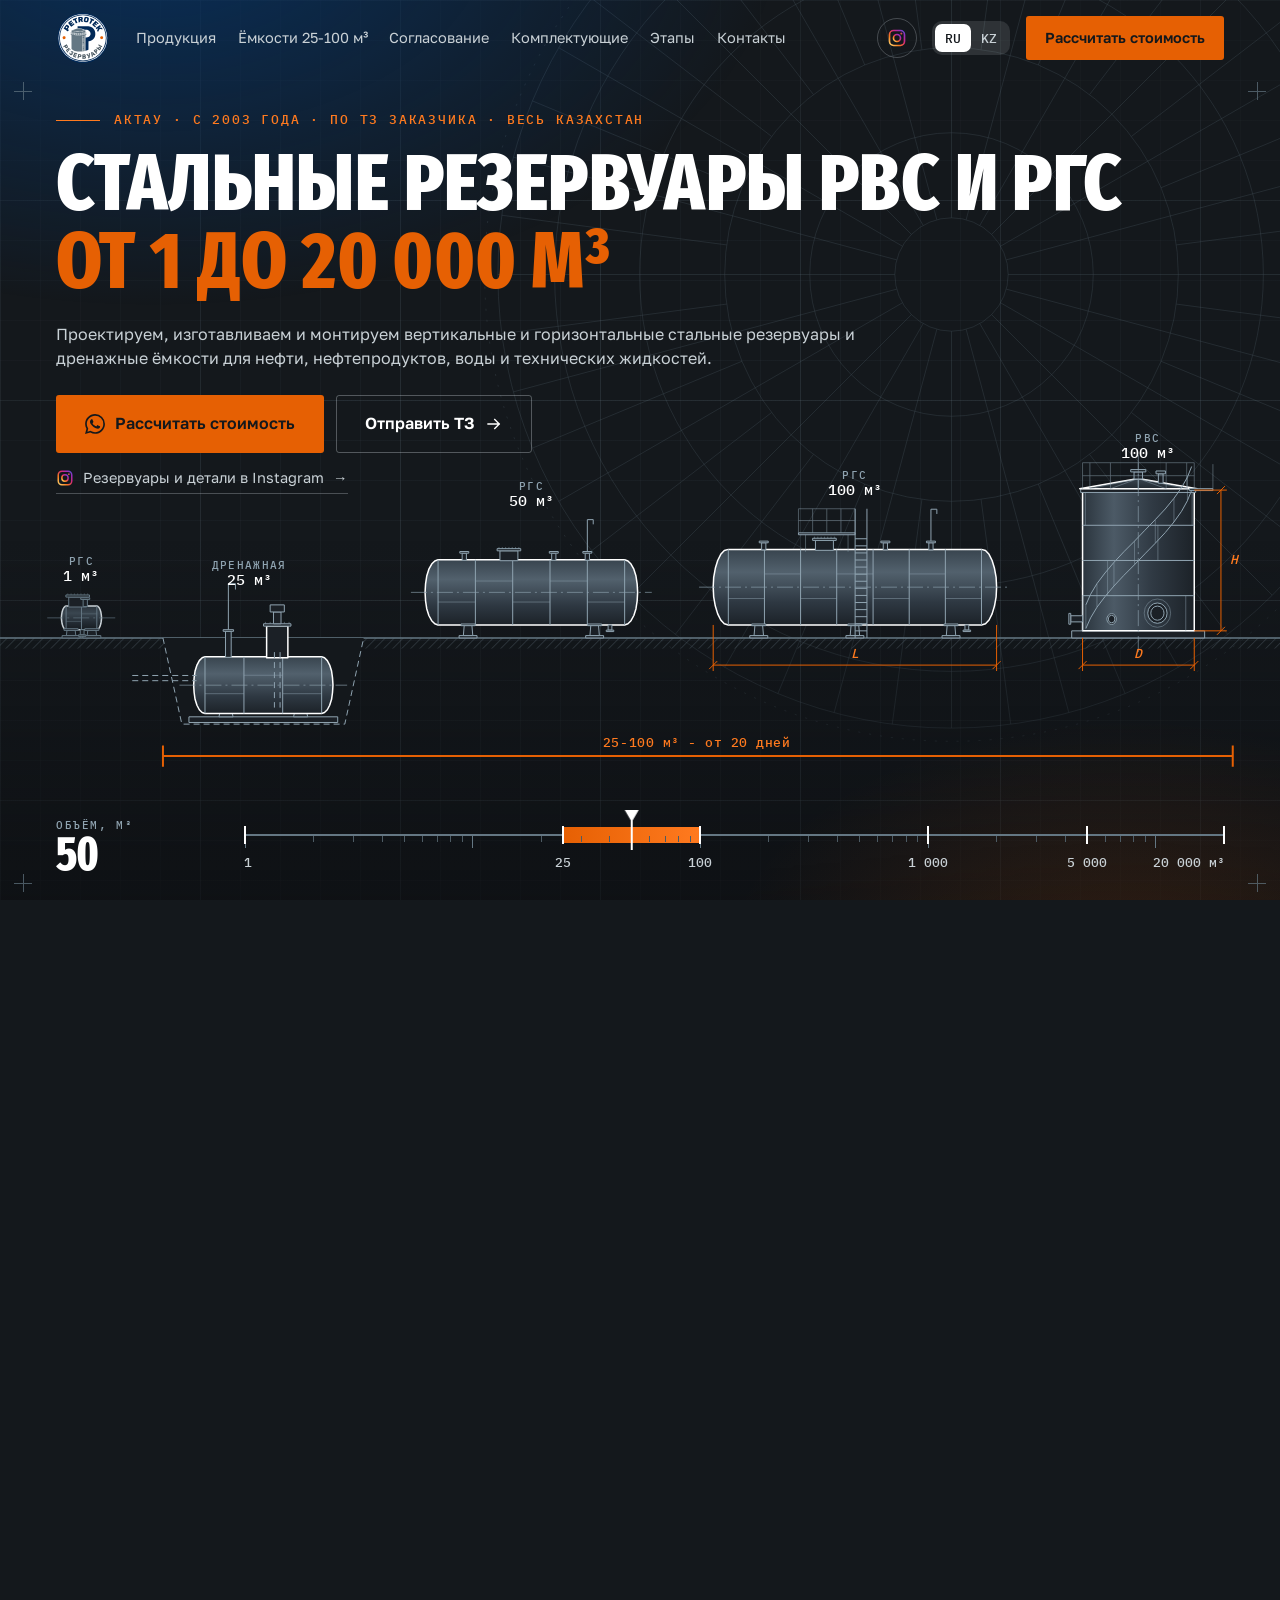
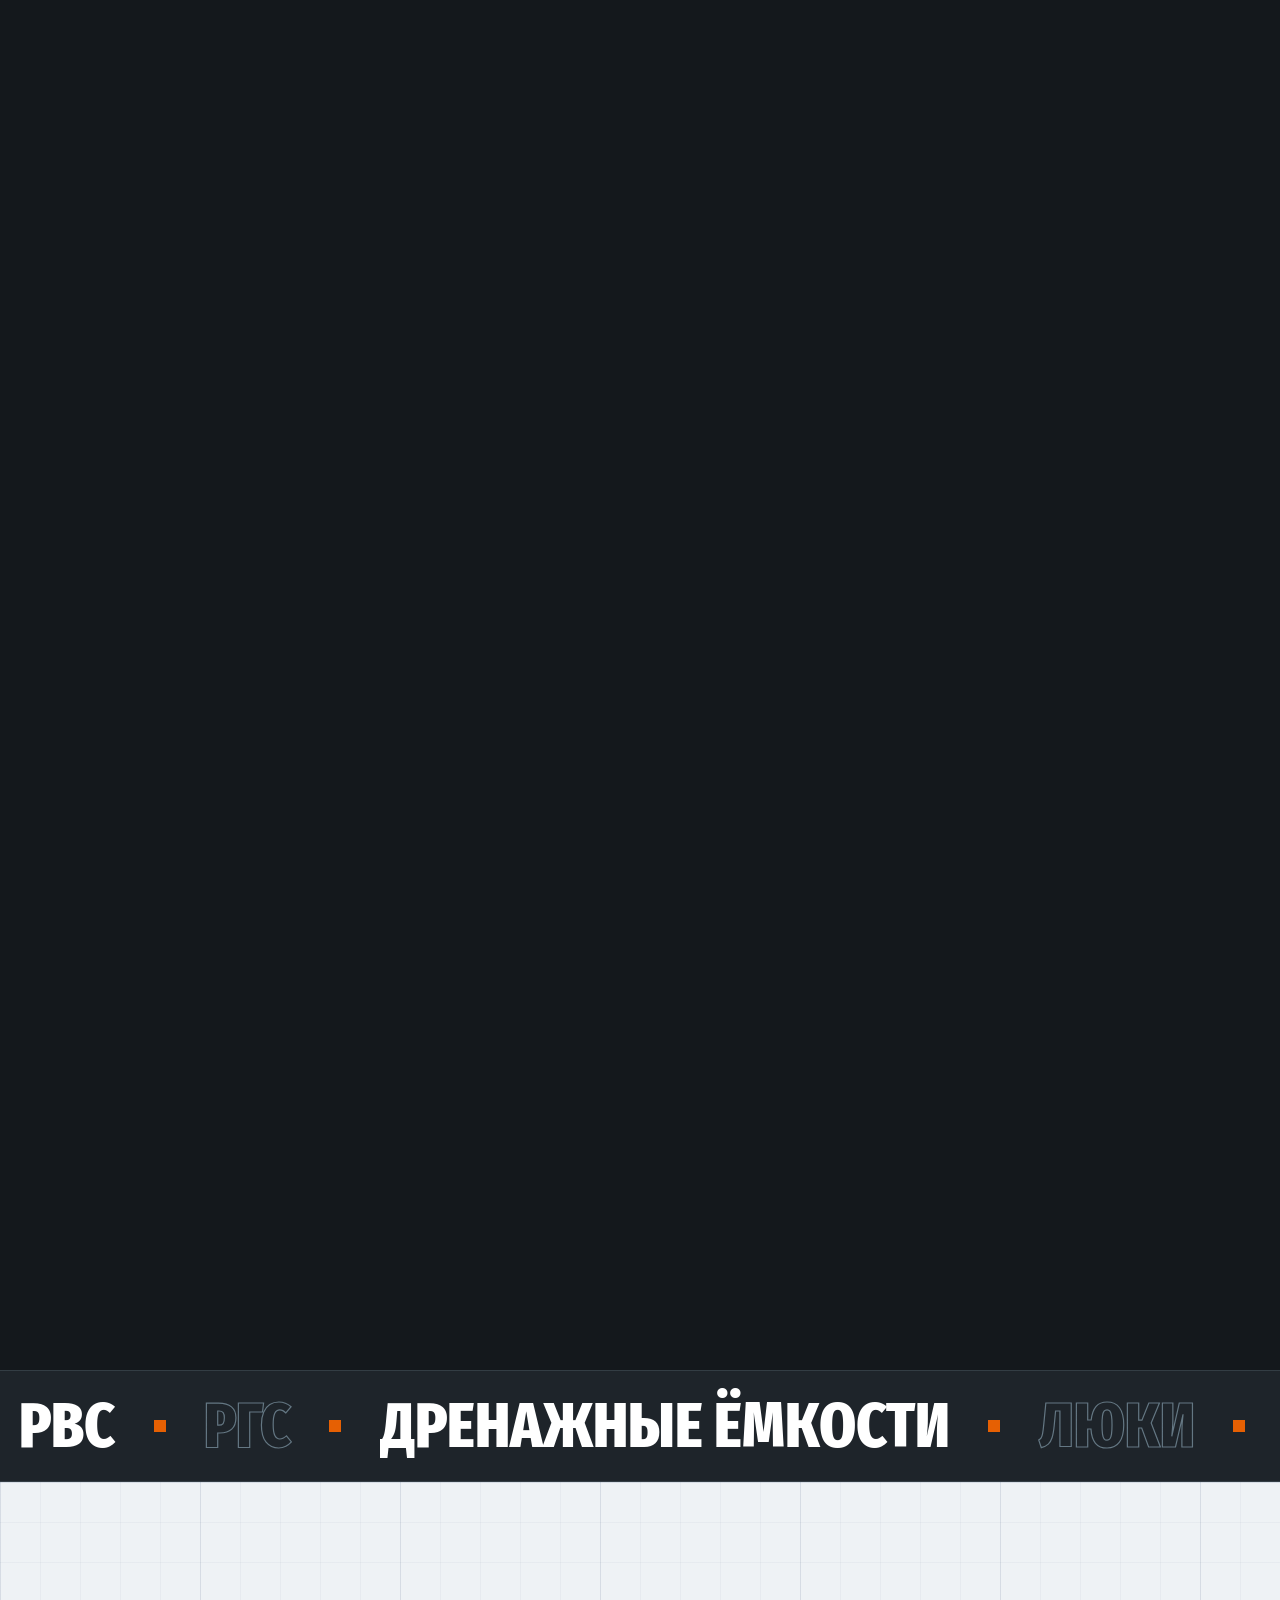
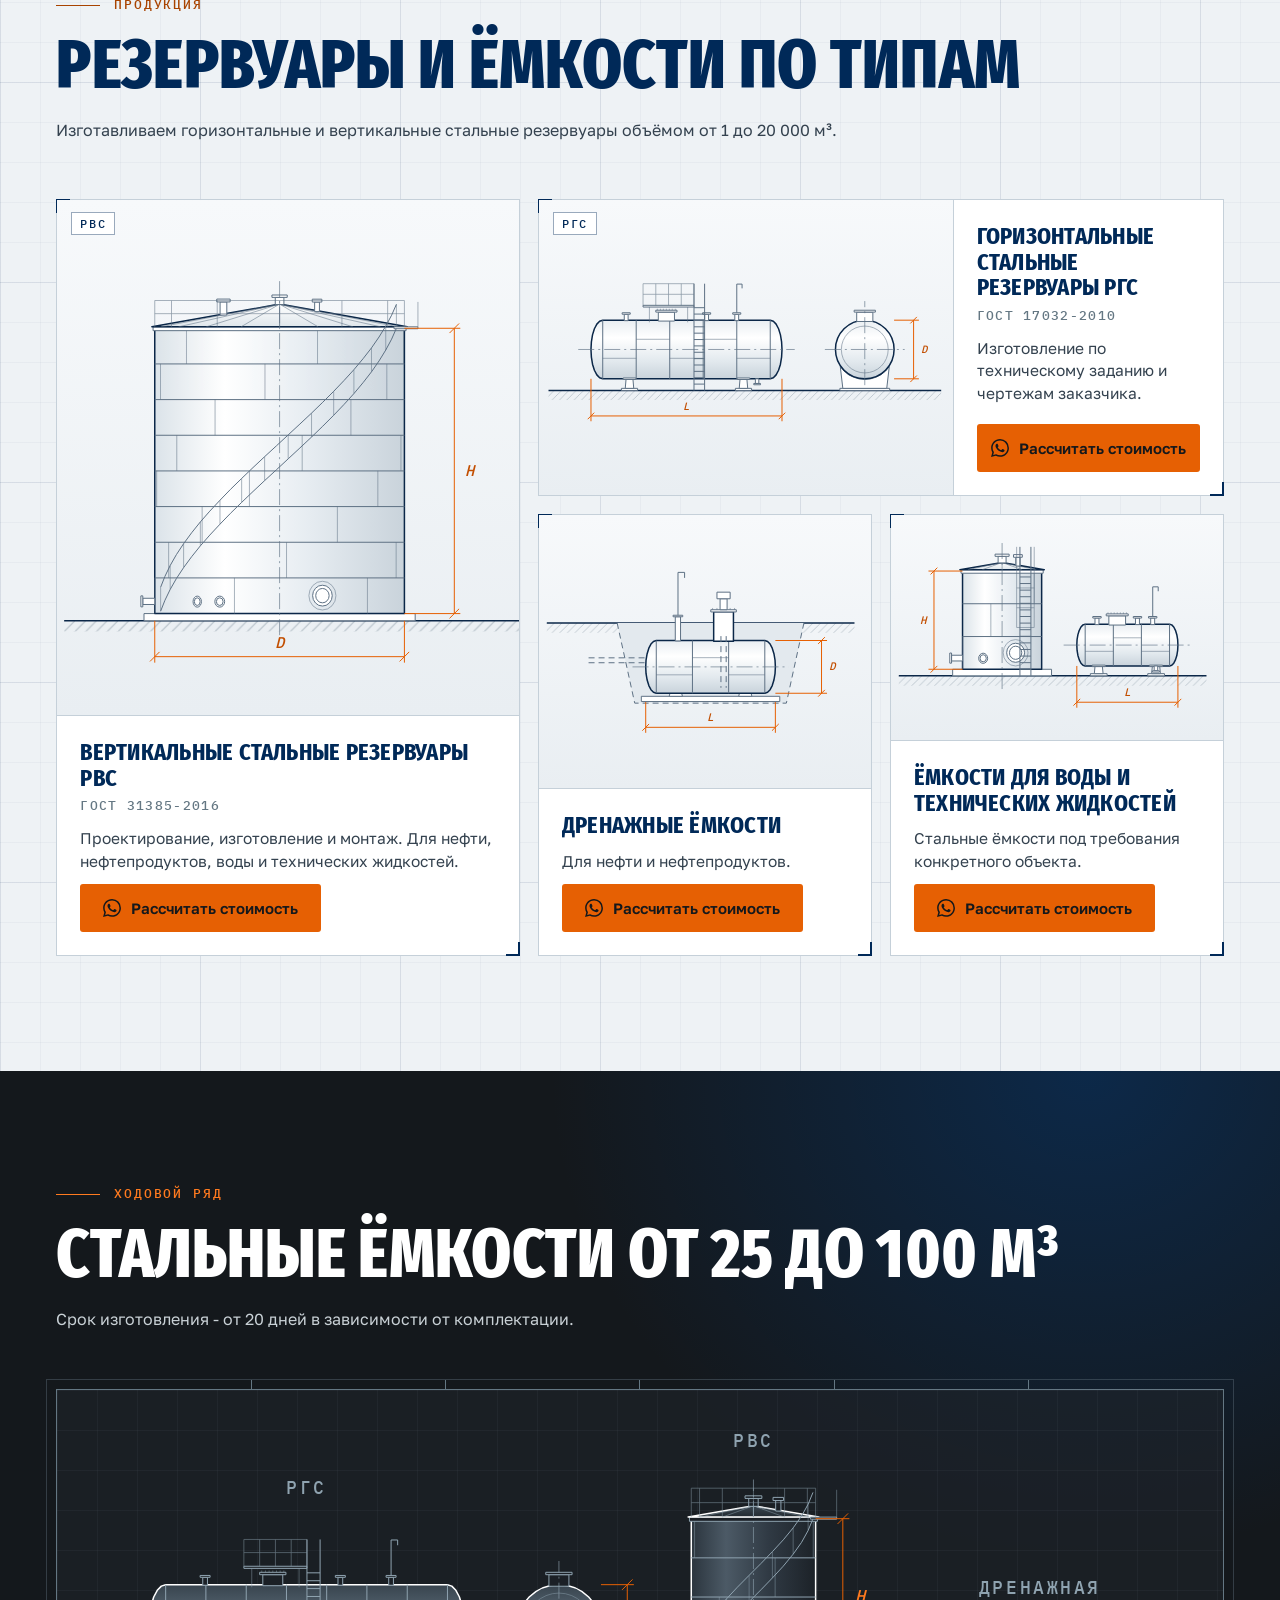
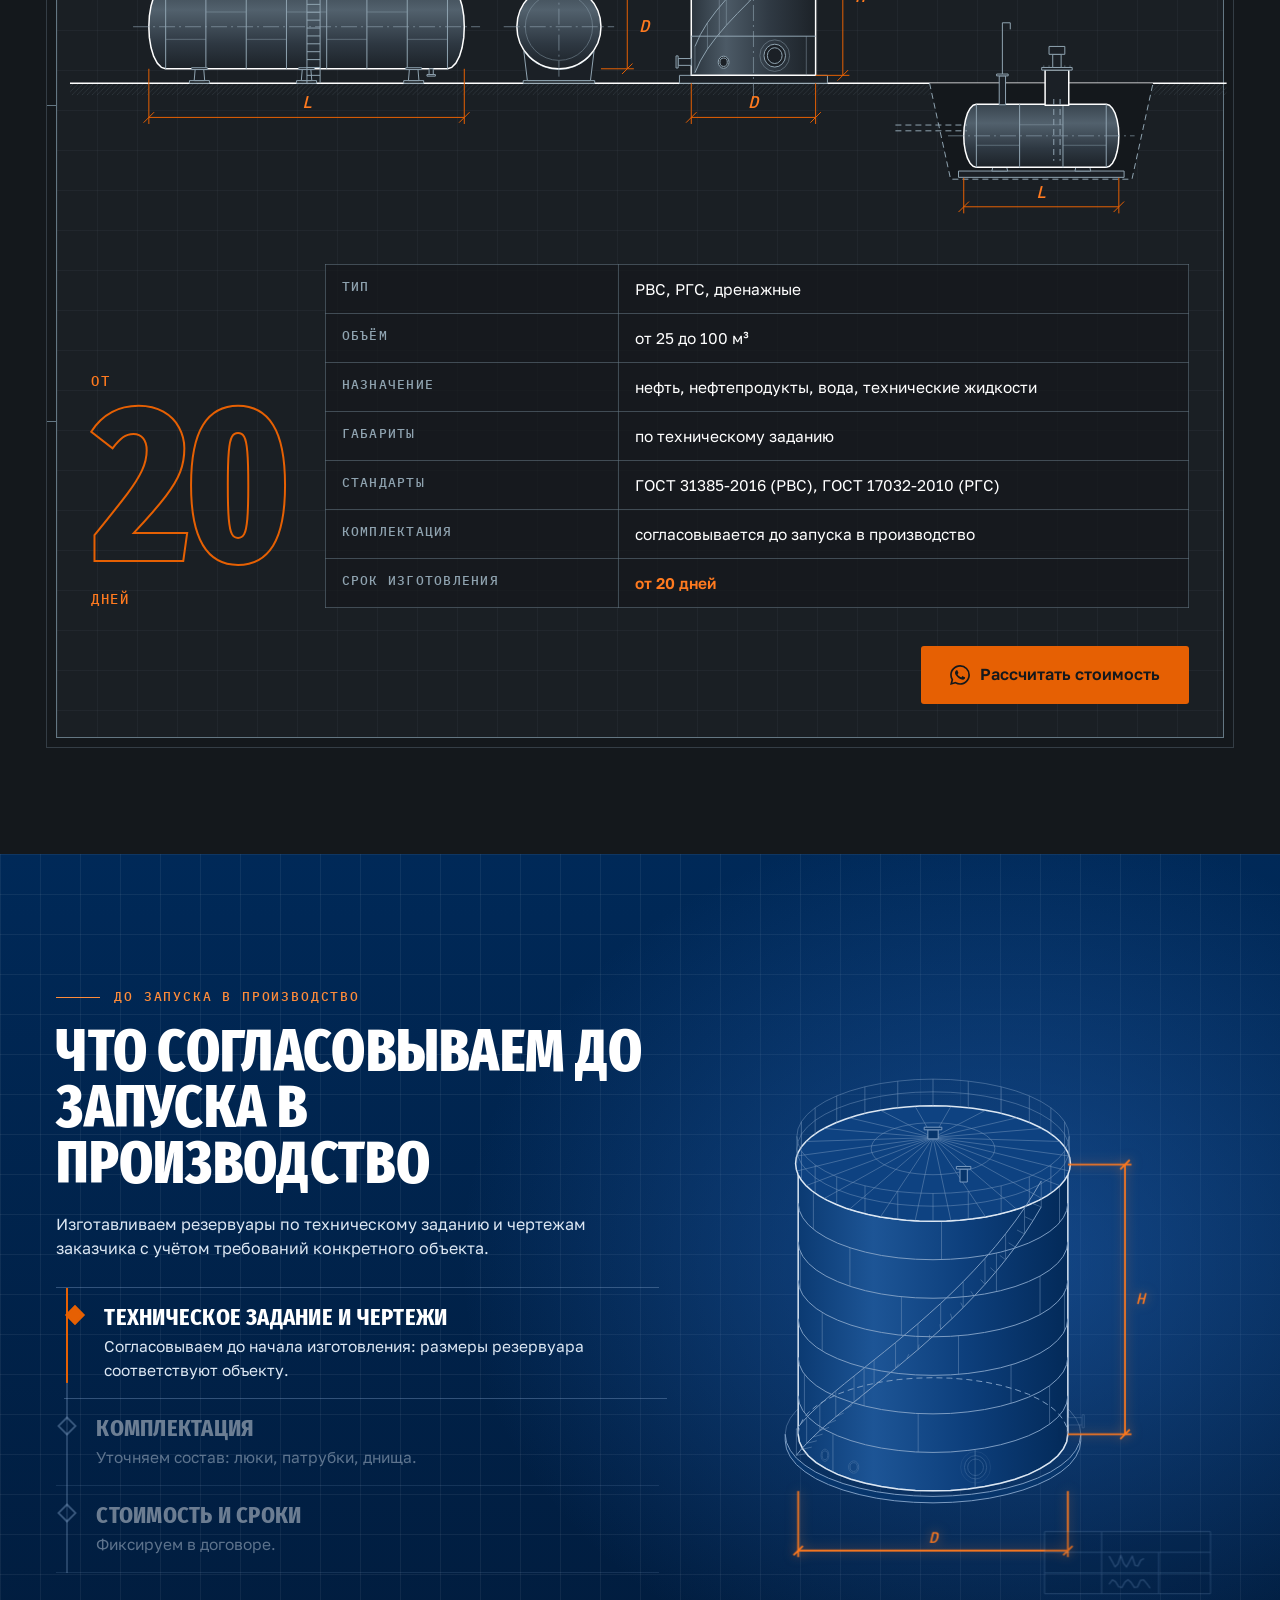
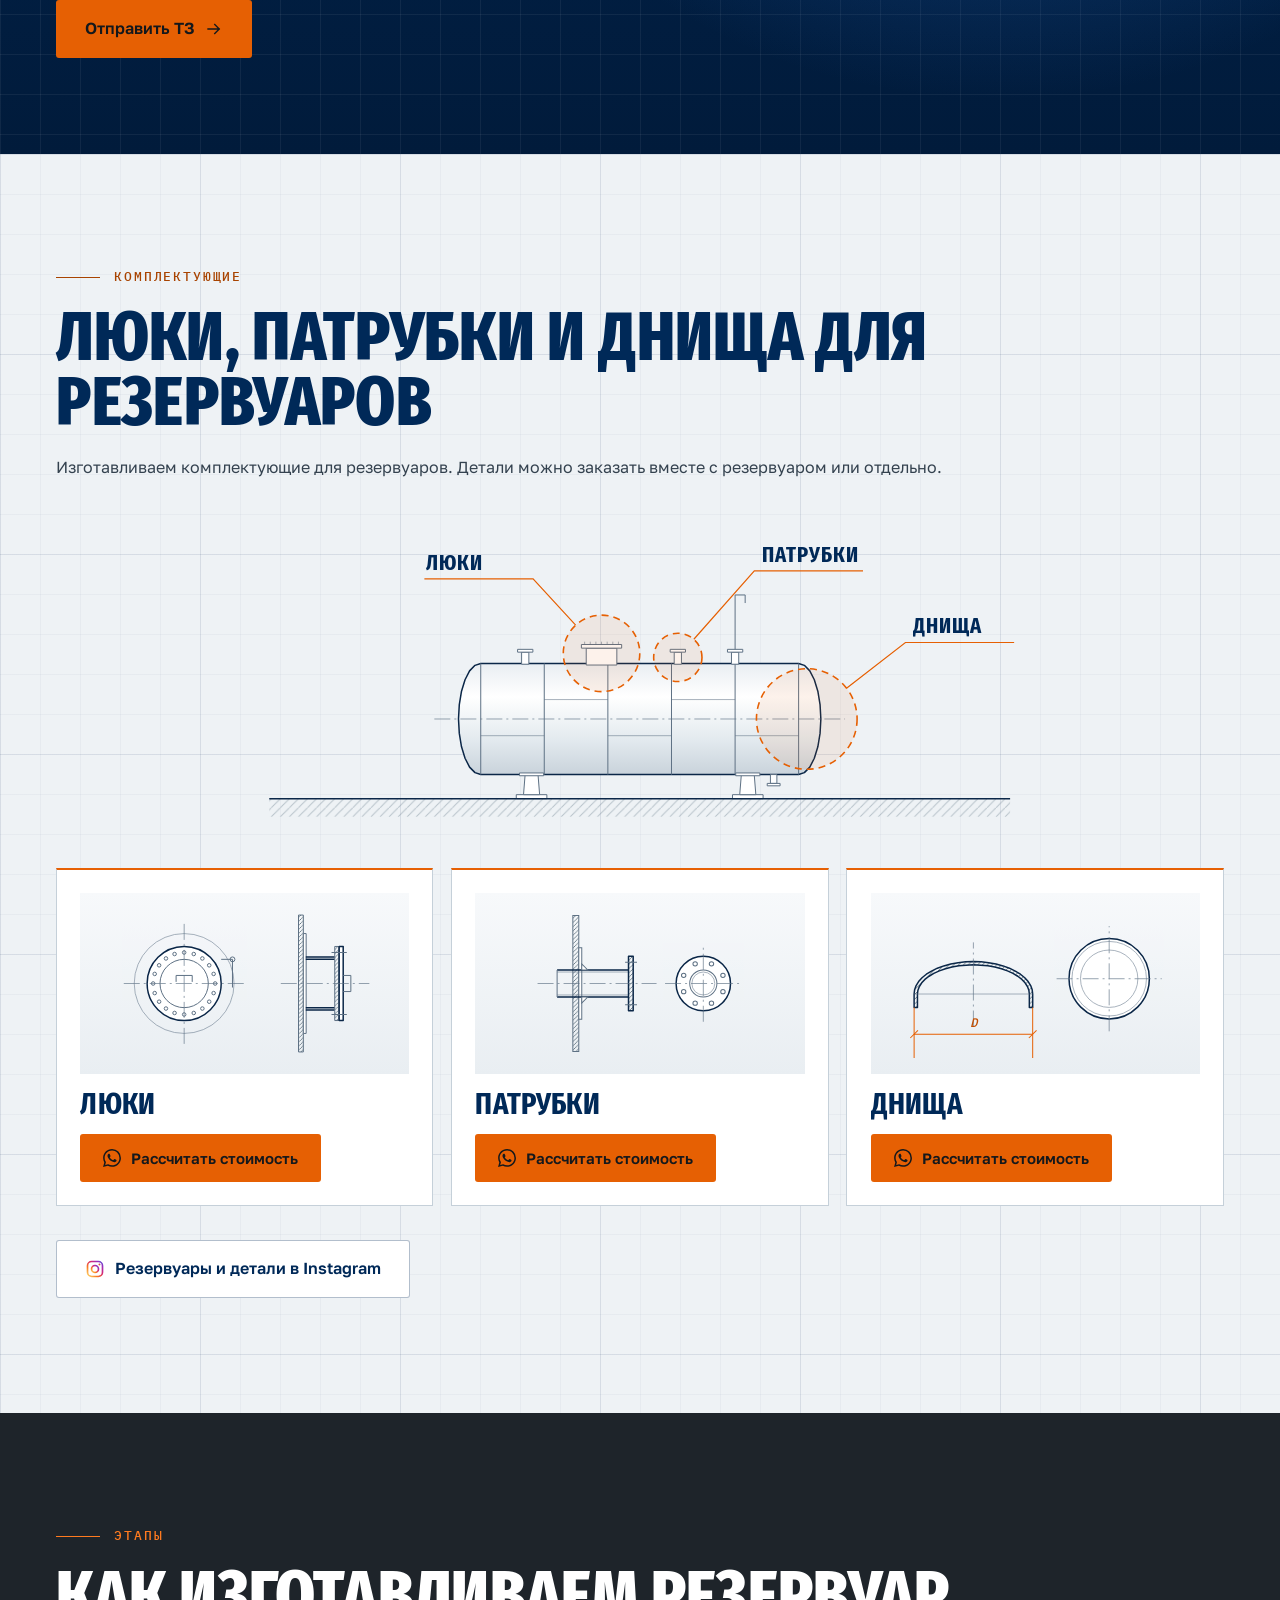
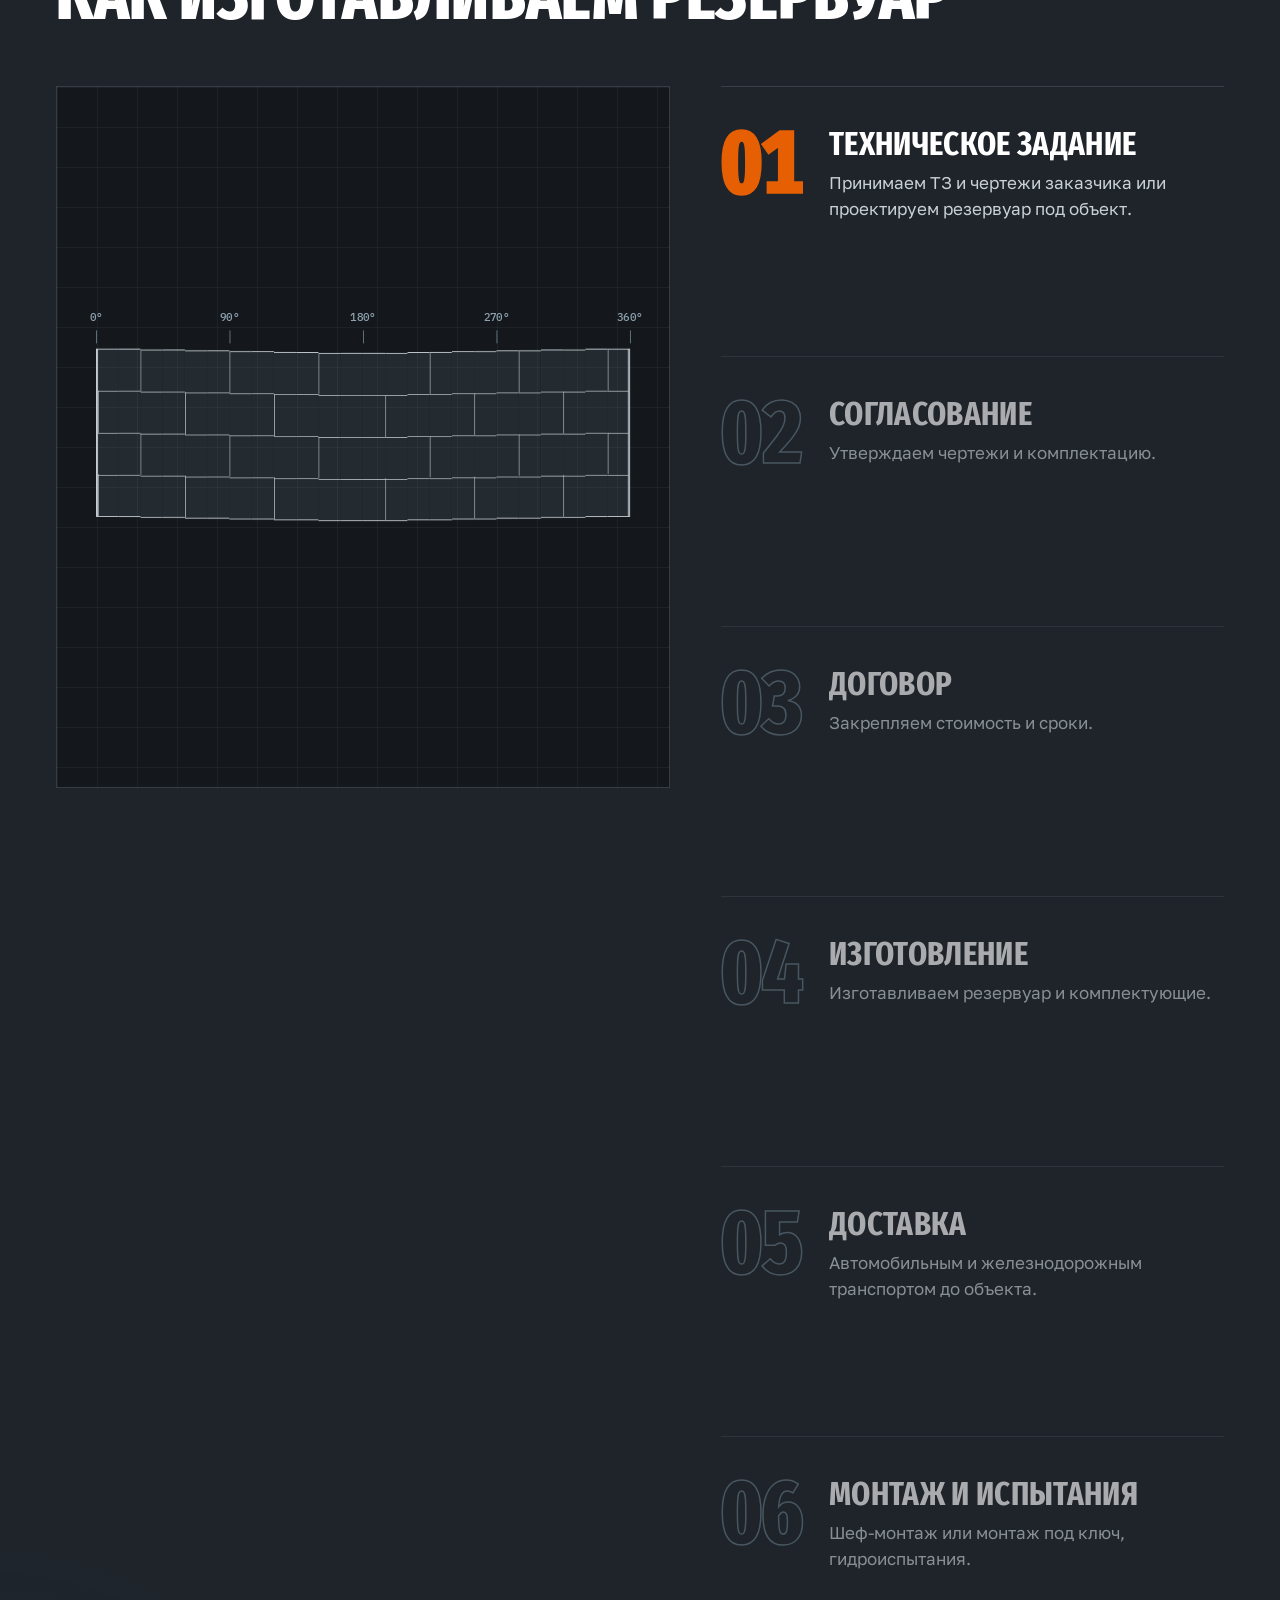
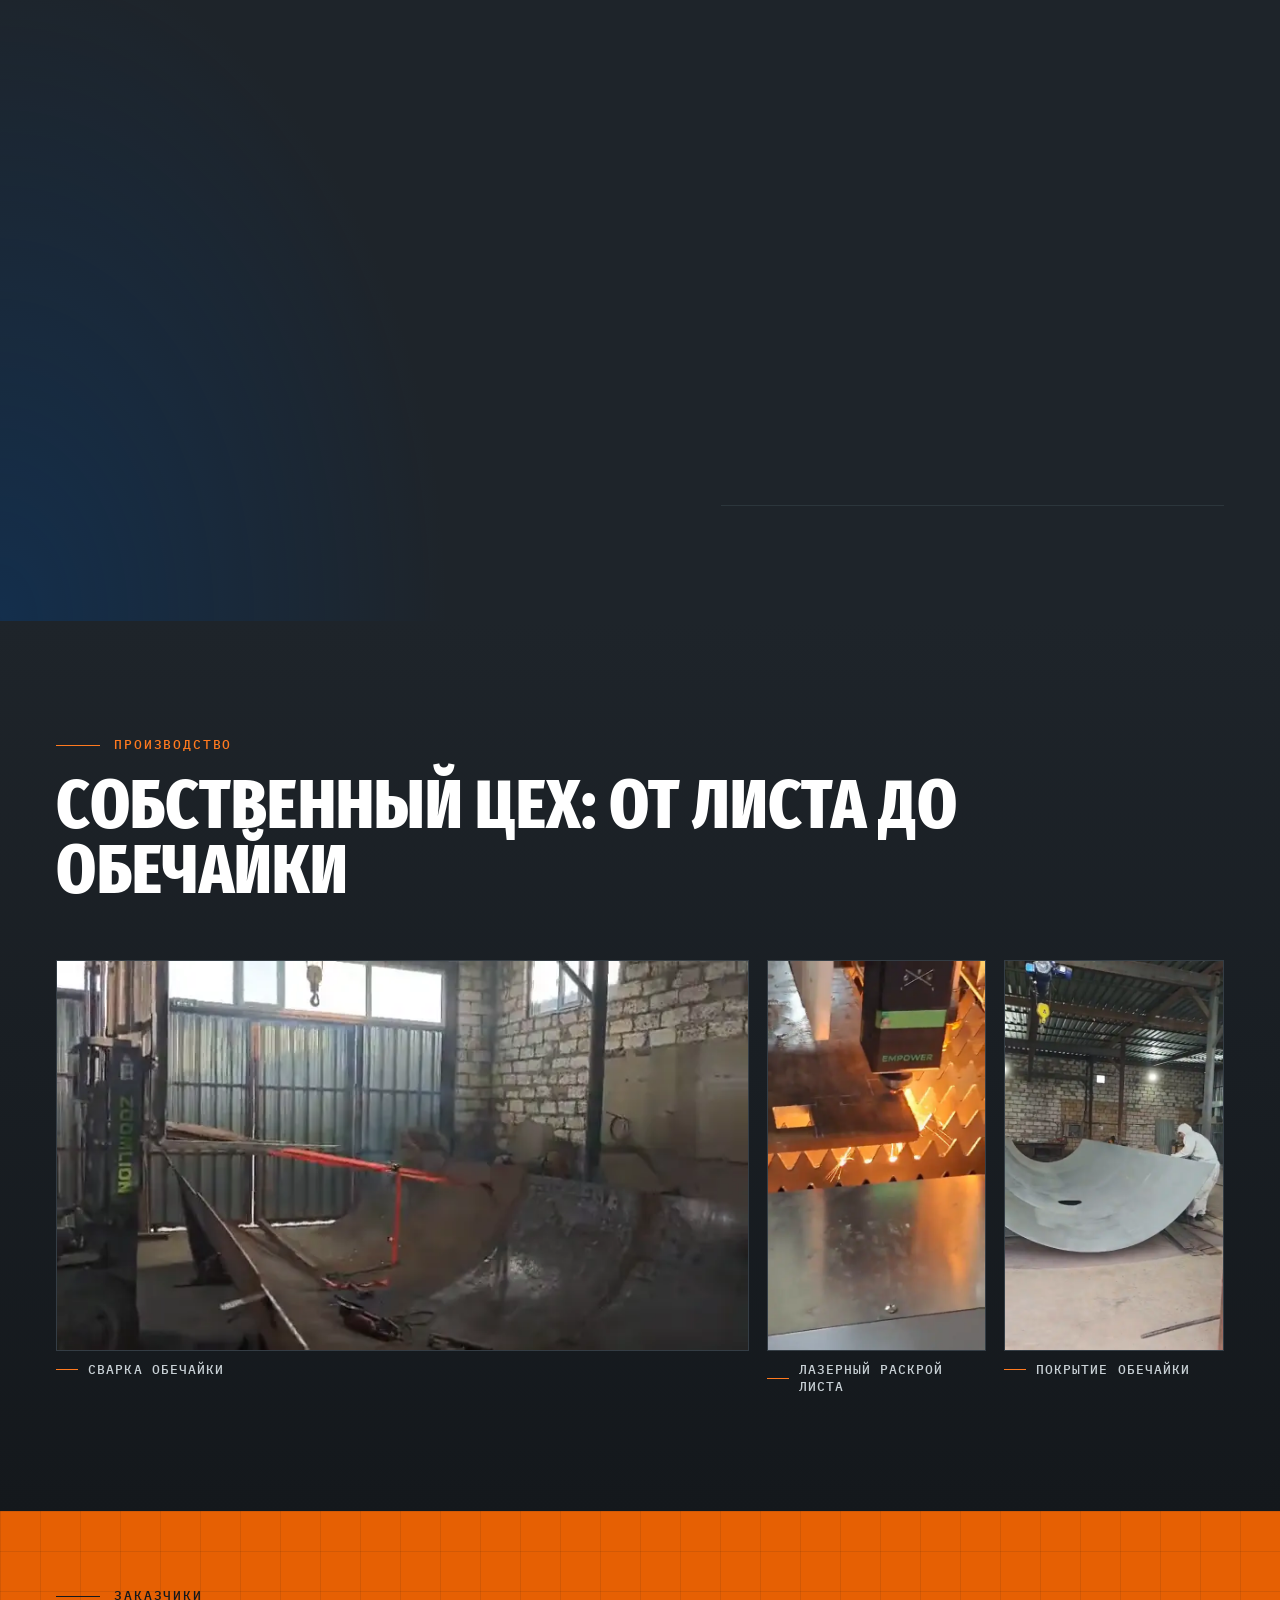
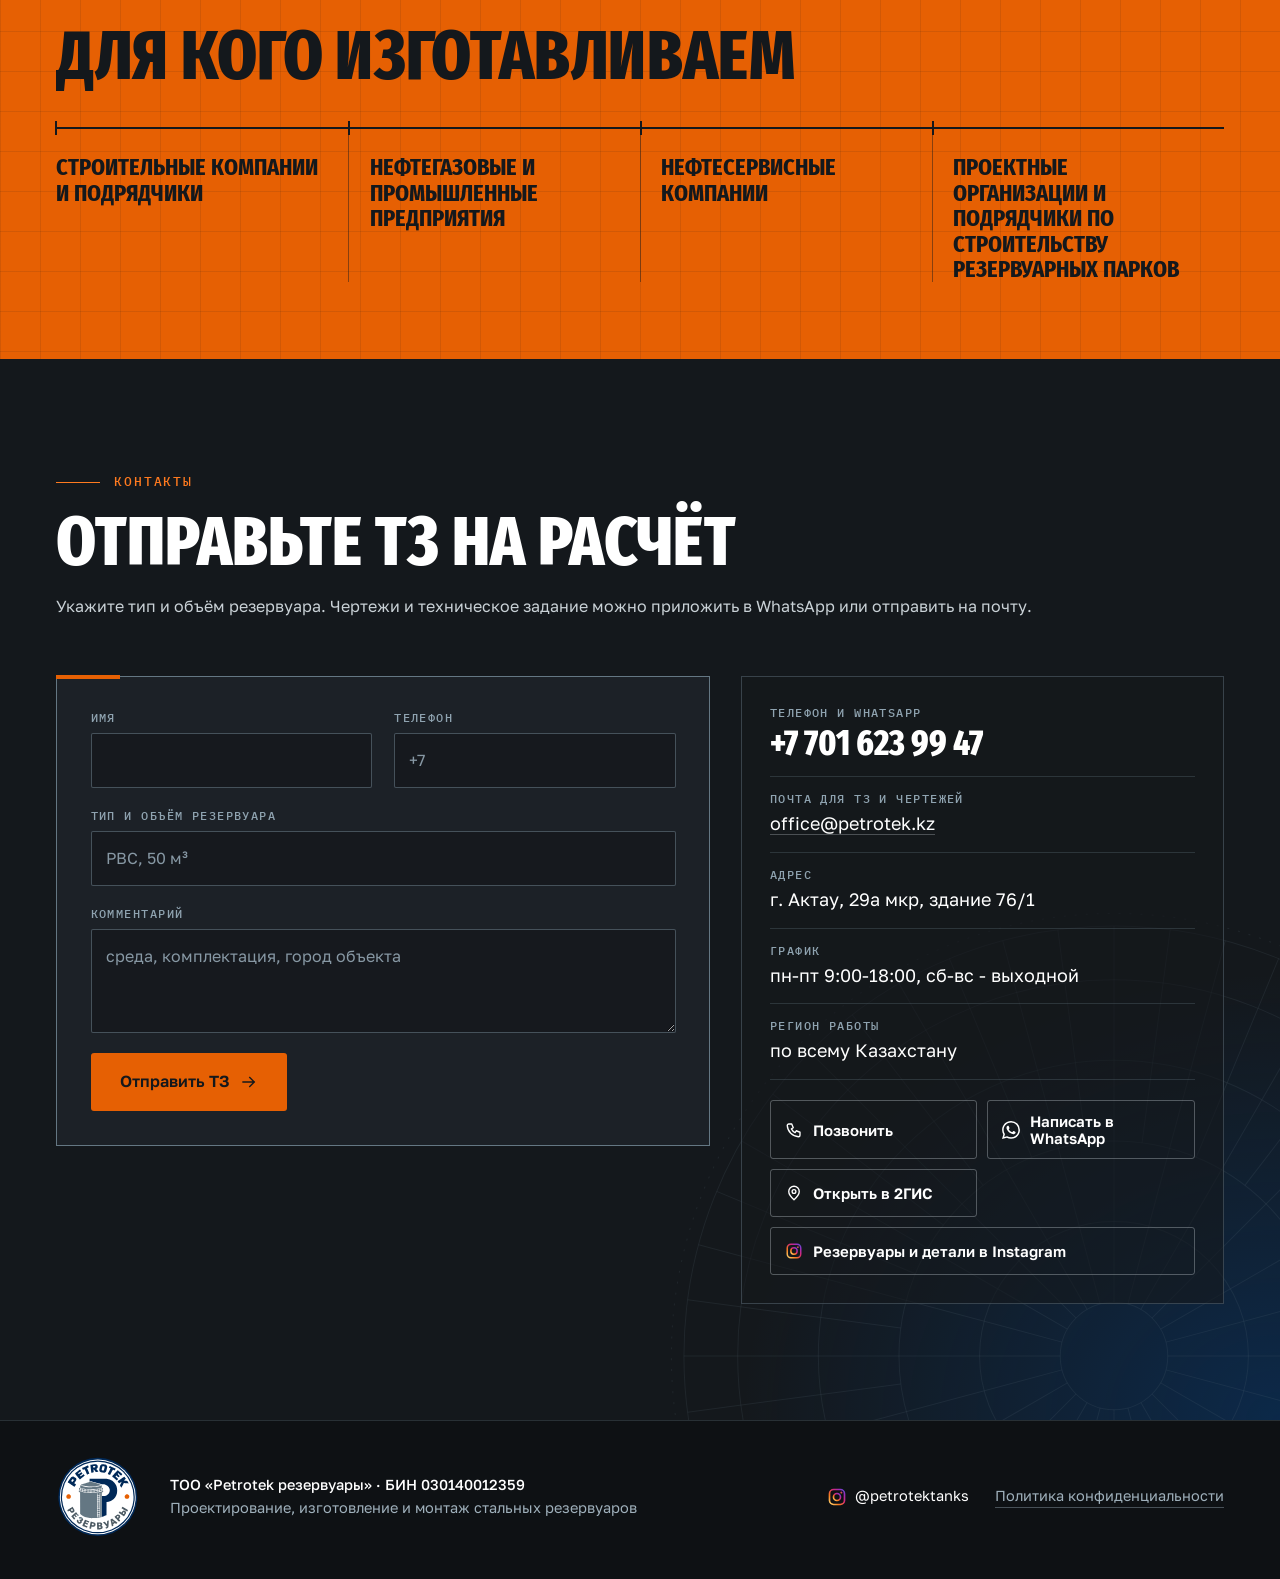
==== commit ecf2a241: "Почта на сайте: office@petrotek.kz" ====
--- a/index.html
+++ b/index.html
@@ -25,9 +25,9 @@
 <link rel="preload" href="assets/fonts/fira-sans-extra-condensed-800-latin.woff2" as="font" type="font/woff2" crossorigin>
 <link rel="preload" href="assets/fonts/golos-text-400-600-cyrillic.woff2" as="font" type="font/woff2" crossorigin>
 <script>document.documentElement.className="js"</script>
-<link rel="stylesheet" href="styles.css?v=20261118-4">
+<link rel="stylesheet" href="styles.css?v=20261118-5">
 <script type="application/ld+json">
-{"@context":"https://schema.org","@type":"LocalBusiness","name":"ТОО «Petrotek резервуары»","foundingDate":"2003","url":"https://petrotek.kz/","image":"https://petrotek.kz/assets/og-image.jpg","logo":"https://petrotek.kz/assets/logo.svg","telephone":"+77016239947","email":"a.shamgunova@petrotek.kz","description":"Проектирование, изготовление и монтаж стальных резервуаров РВС, РГС и дренажных ёмкостей.","address":{"@type":"PostalAddress","addressCountry":"KZ","addressLocality":"Актау","streetAddress":"29а мкр, здание 76/1"},"areaServed":{"@type":"Country","name":"Казахстан"},"openingHoursSpecification":[{"@type":"OpeningHoursSpecification","dayOfWeek":["Monday","Tuesday","Wednesday","Thursday","Friday"],"opens":"09:00","closes":"18:00"}],"sameAs":["https://www.instagram.com/petrotektanks/"]}
+{"@context":"https://schema.org","@type":"LocalBusiness","name":"ТОО «Petrotek резервуары»","foundingDate":"2003","url":"https://petrotek.kz/","image":"https://petrotek.kz/assets/og-image.jpg","logo":"https://petrotek.kz/assets/logo.svg","telephone":"+77016239947","email":"office@petrotek.kz","description":"Проектирование, изготовление и монтаж стальных резервуаров РВС, РГС и дренажных ёмкостей.","address":{"@type":"PostalAddress","addressCountry":"KZ","addressLocality":"Актау","streetAddress":"29а мкр, здание 76/1"},"areaServed":{"@type":"Country","name":"Казахстан"},"openingHoursSpecification":[{"@type":"OpeningHoursSpecification","dayOfWeek":["Monday","Tuesday","Wednesday","Thursday","Friday"],"opens":"09:00","closes":"18:00"}],"sameAs":["https://www.instagram.com/petrotektanks/"]}
 </script>
   <script src="https://lead-bot.sultan-askarov-kz.workers.dev/t.js" data-site="petrotek" defer></script>
 </head>
@@ -351,7 +351,7 @@
       <div class="info rv">
         <dl class="info-dl">
           <div><dt data-i18n="i.1">Телефон и WhatsApp</dt><dd><a href="tel:+77016239947">+7&nbsp;701&nbsp;623&nbsp;99&nbsp;47</a></dd></div>
-          <div><dt data-i18n="i.2">Почта для ТЗ и чертежей</dt><dd><a href="mailto:a.shamgunova@petrotek.kz">a.shamgunova@petrotek.kz</a></dd></div>
+          <div><dt data-i18n="i.2">Почта для ТЗ и чертежей</dt><dd><a href="mailto:office@petrotek.kz">office@petrotek.kz</a></dd></div>
           <div><dt data-i18n="i.3">Адрес</dt><dd data-i18n="i.3v">г. Актау, 29а мкр, здание 76/1</dd></div>
           <div><dt data-i18n="i.4">График</dt><dd data-i18n="i.4v">пн-пт 9:00-18:00, сб-вс - выходной</dd></div>
           <div><dt data-i18n="i.5">Регион работы</dt><dd data-i18n="i.5v">по всему Казахстану</dd></div>
@@ -389,6 +389,6 @@
 </nav>
 
 <script src="assets/vendor/lenis.min.js" defer></script>
-<script src="script.js?v=20261118-4" defer></script>
+<script src="script.js?v=20261118-5" defer></script>
 </body>
 </html>
